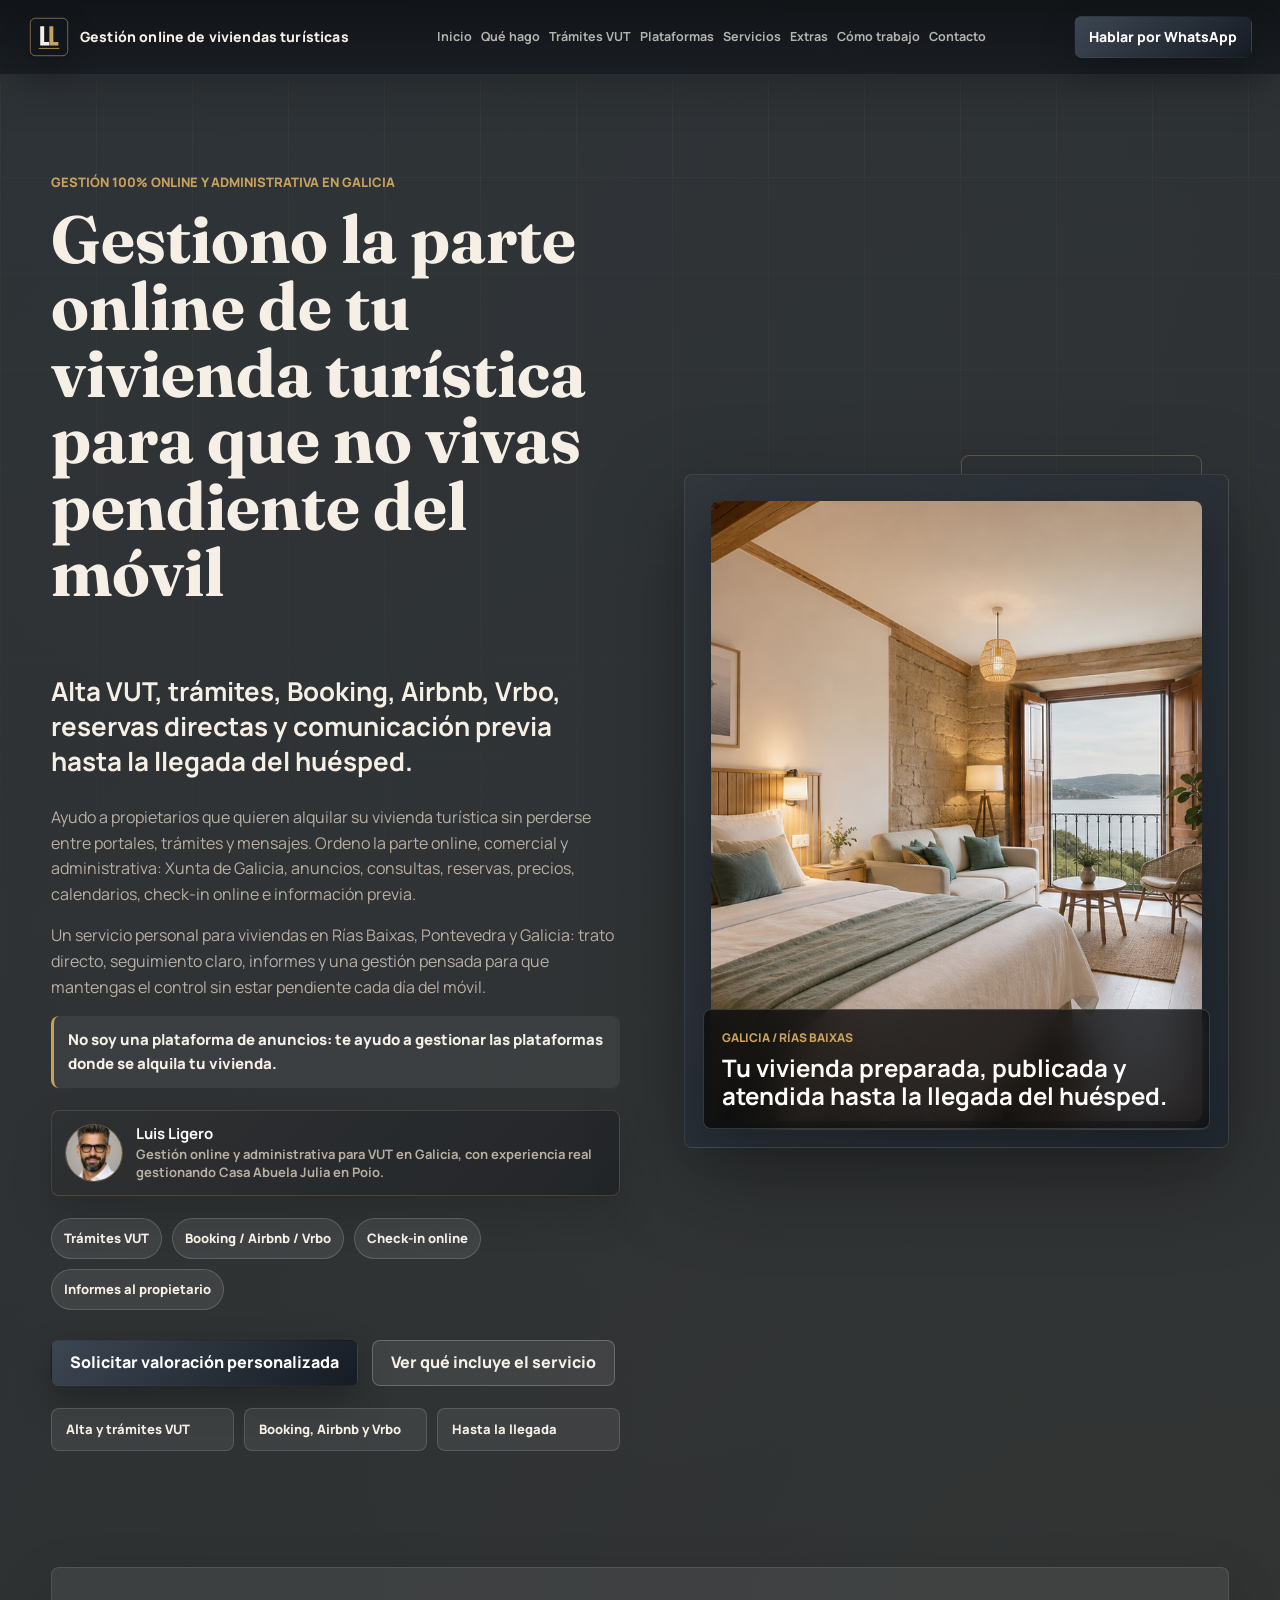
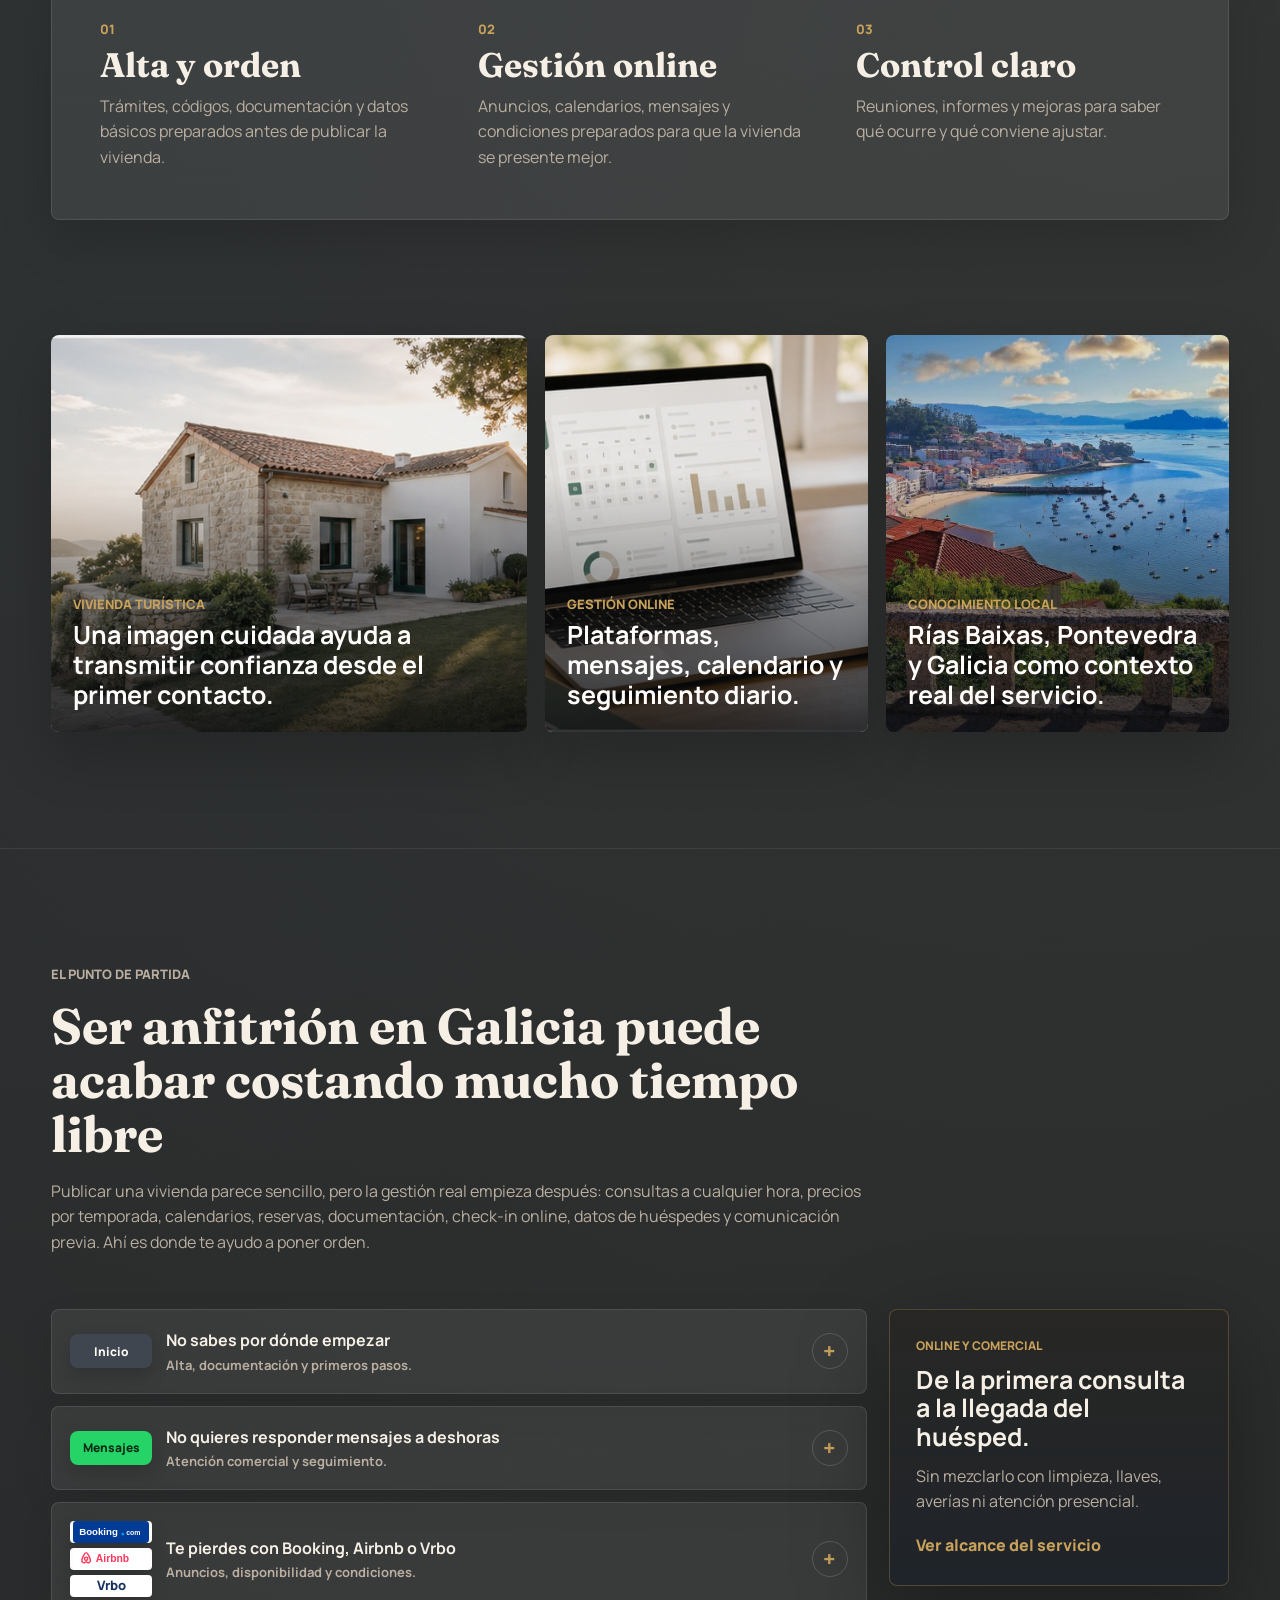
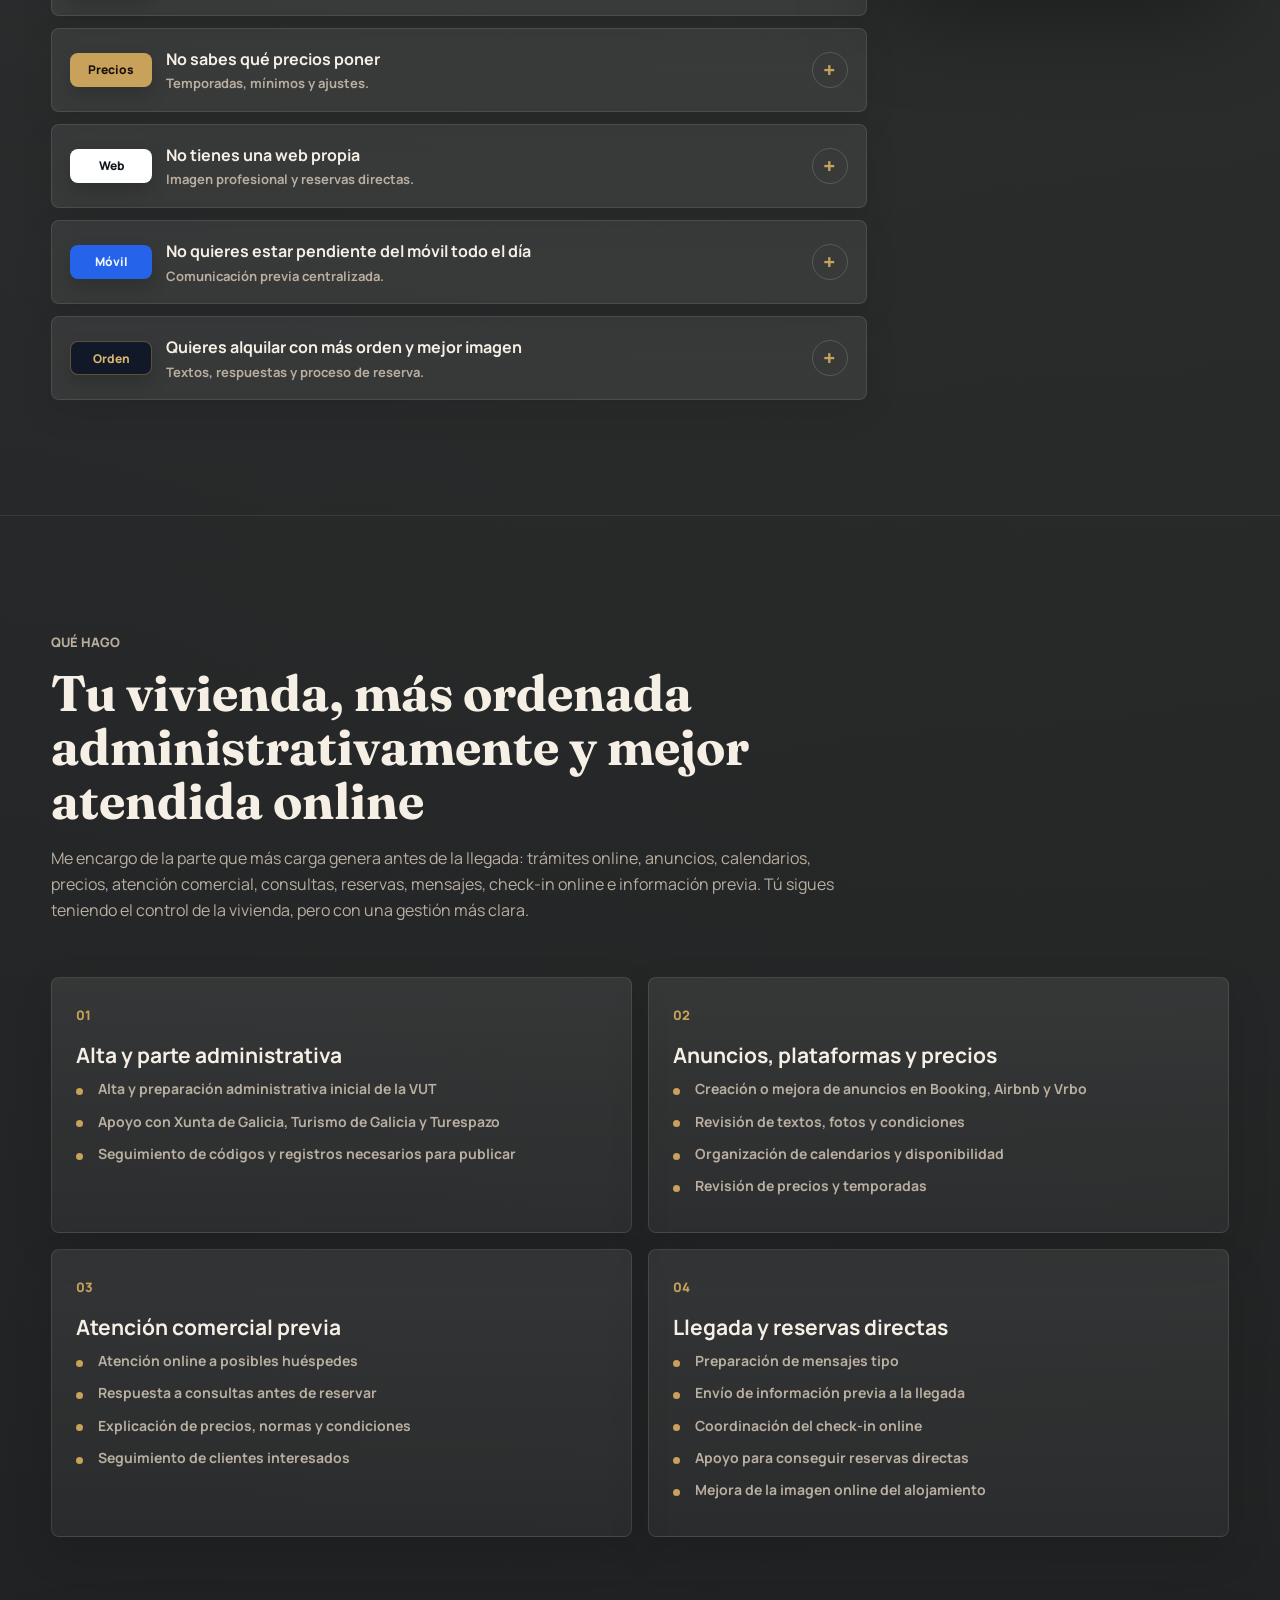
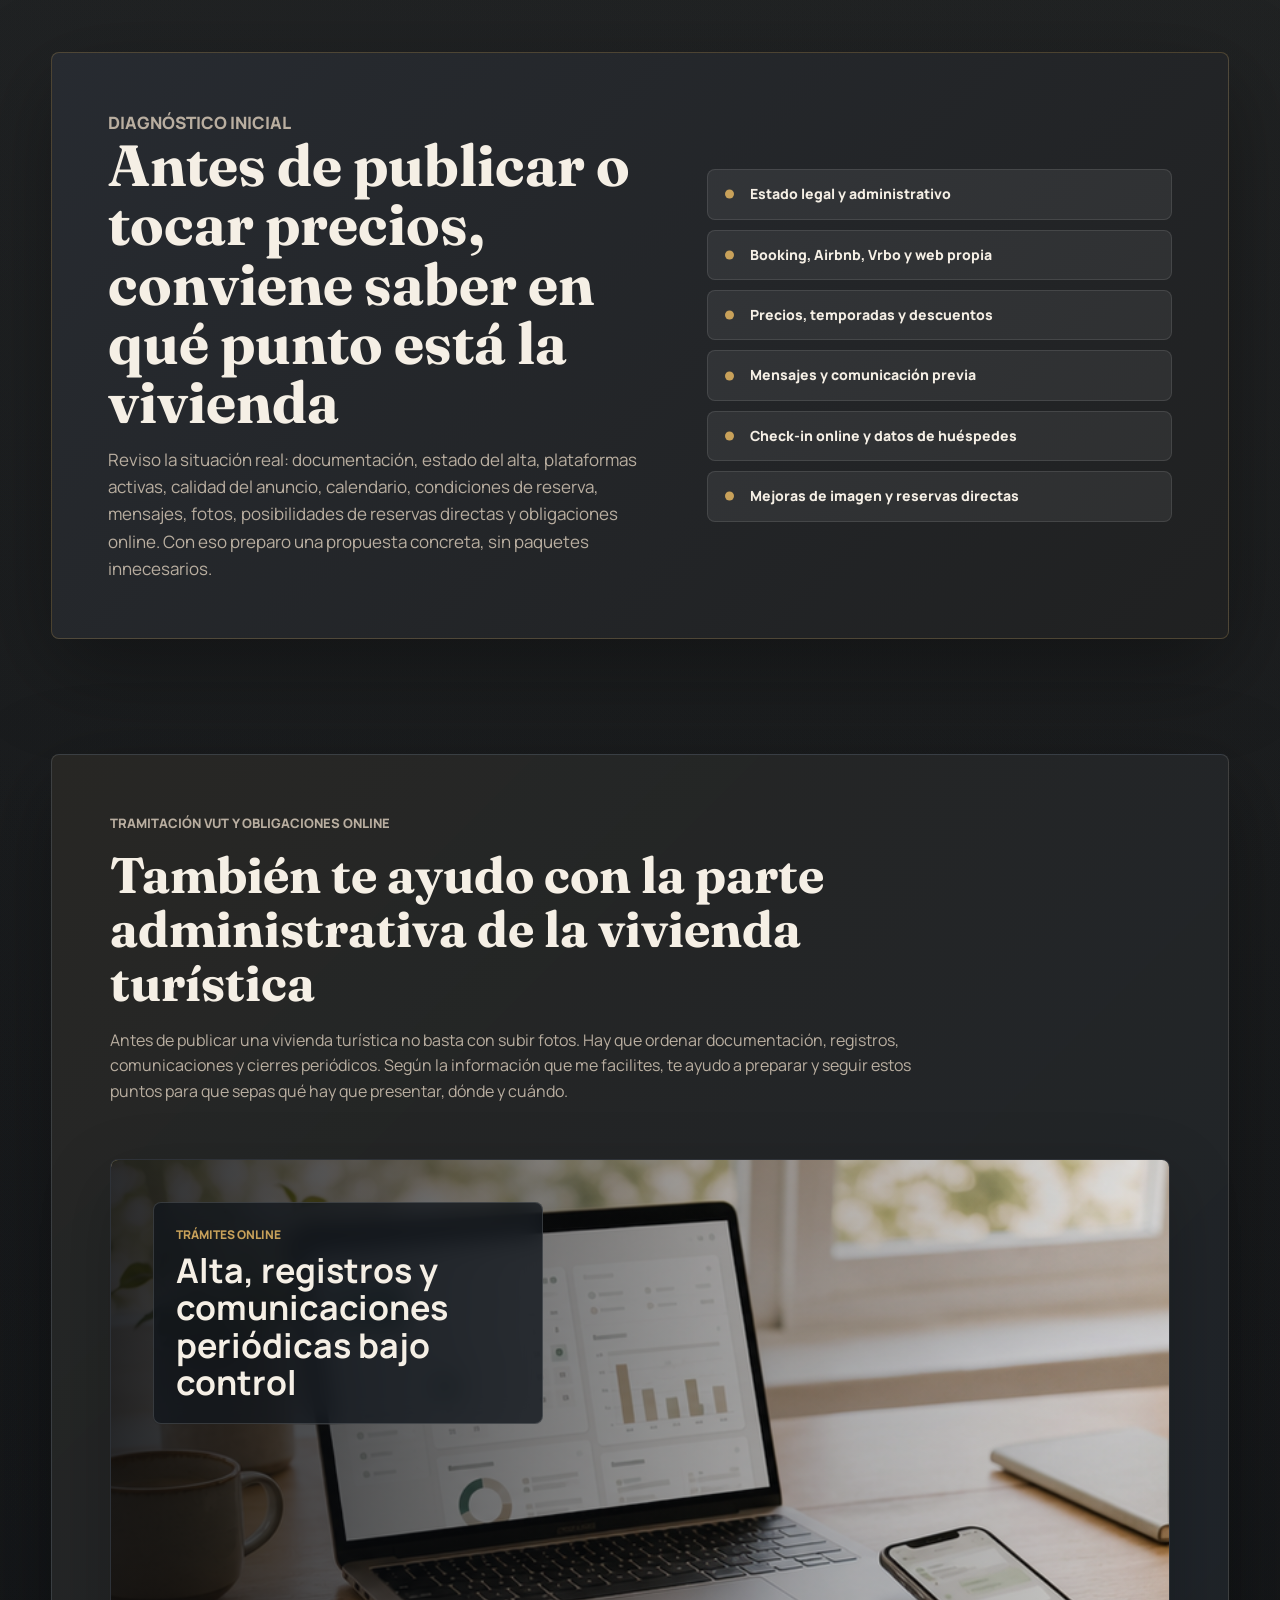
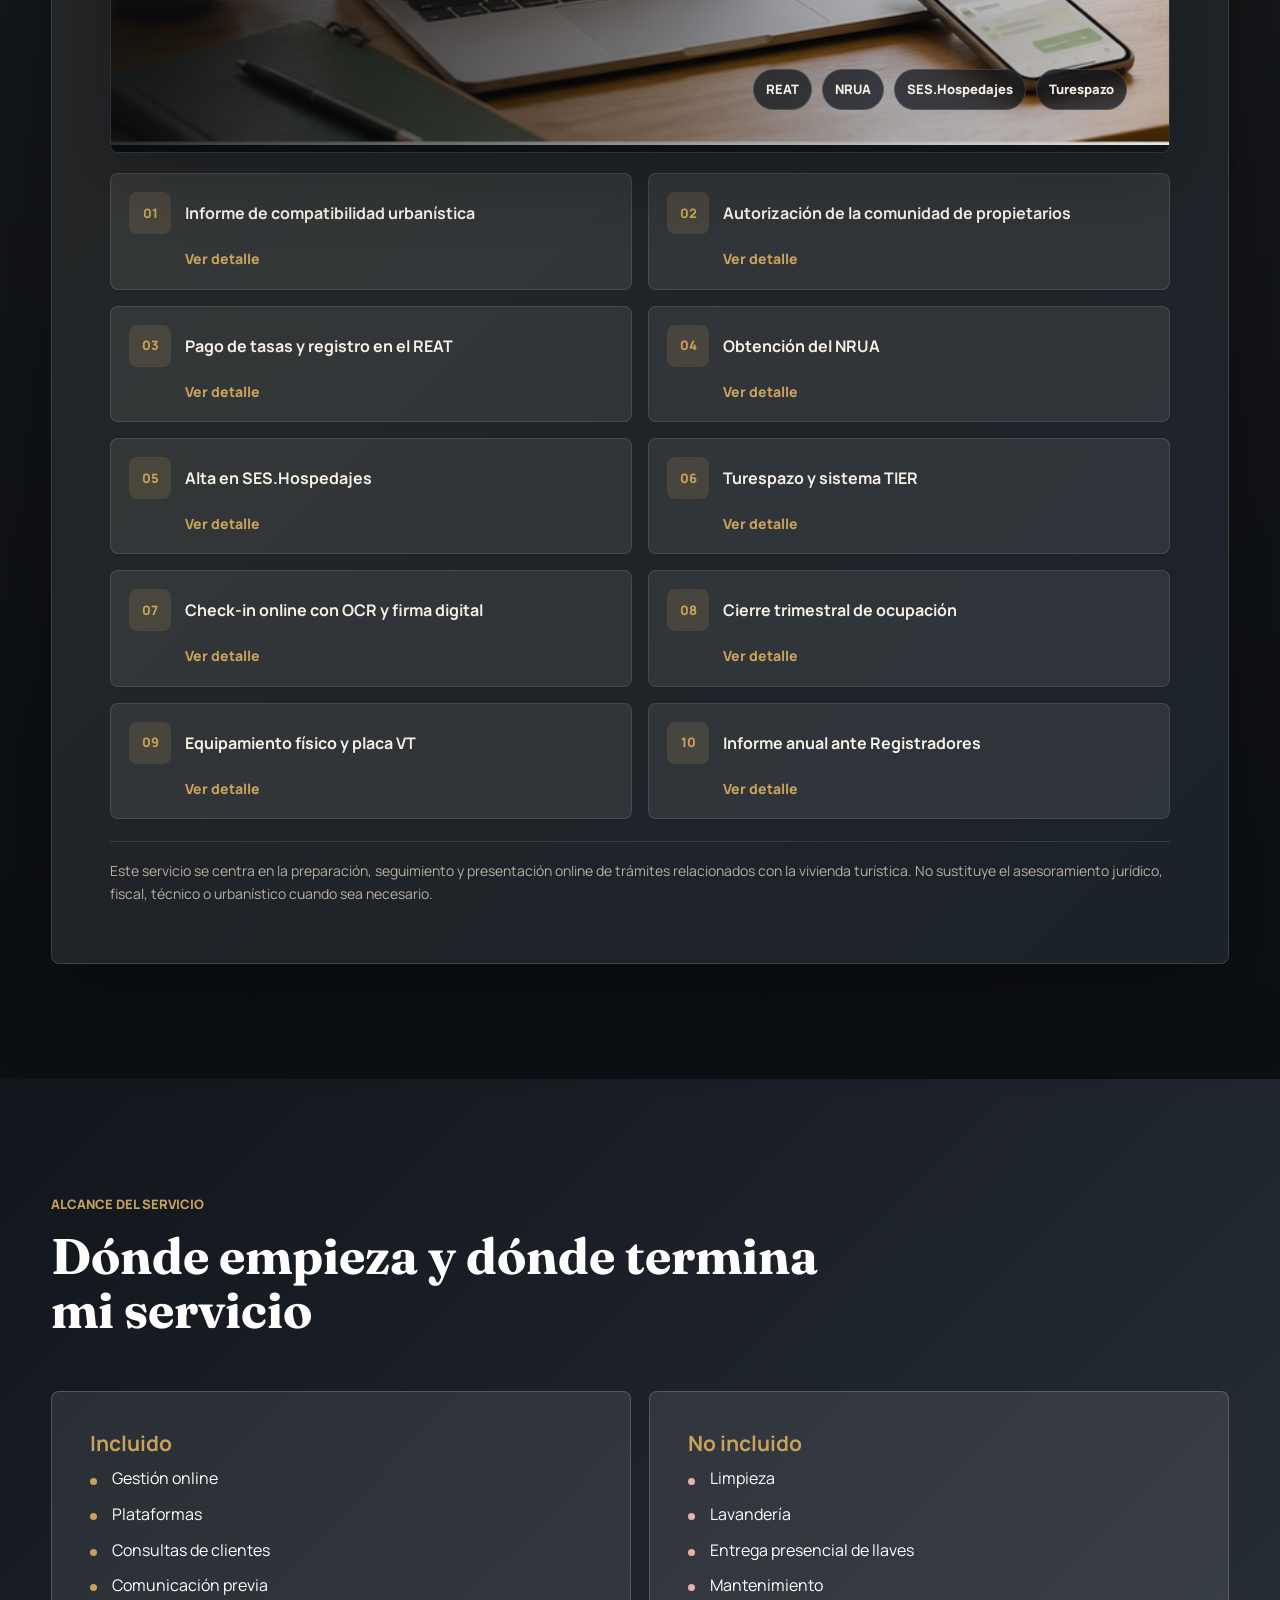
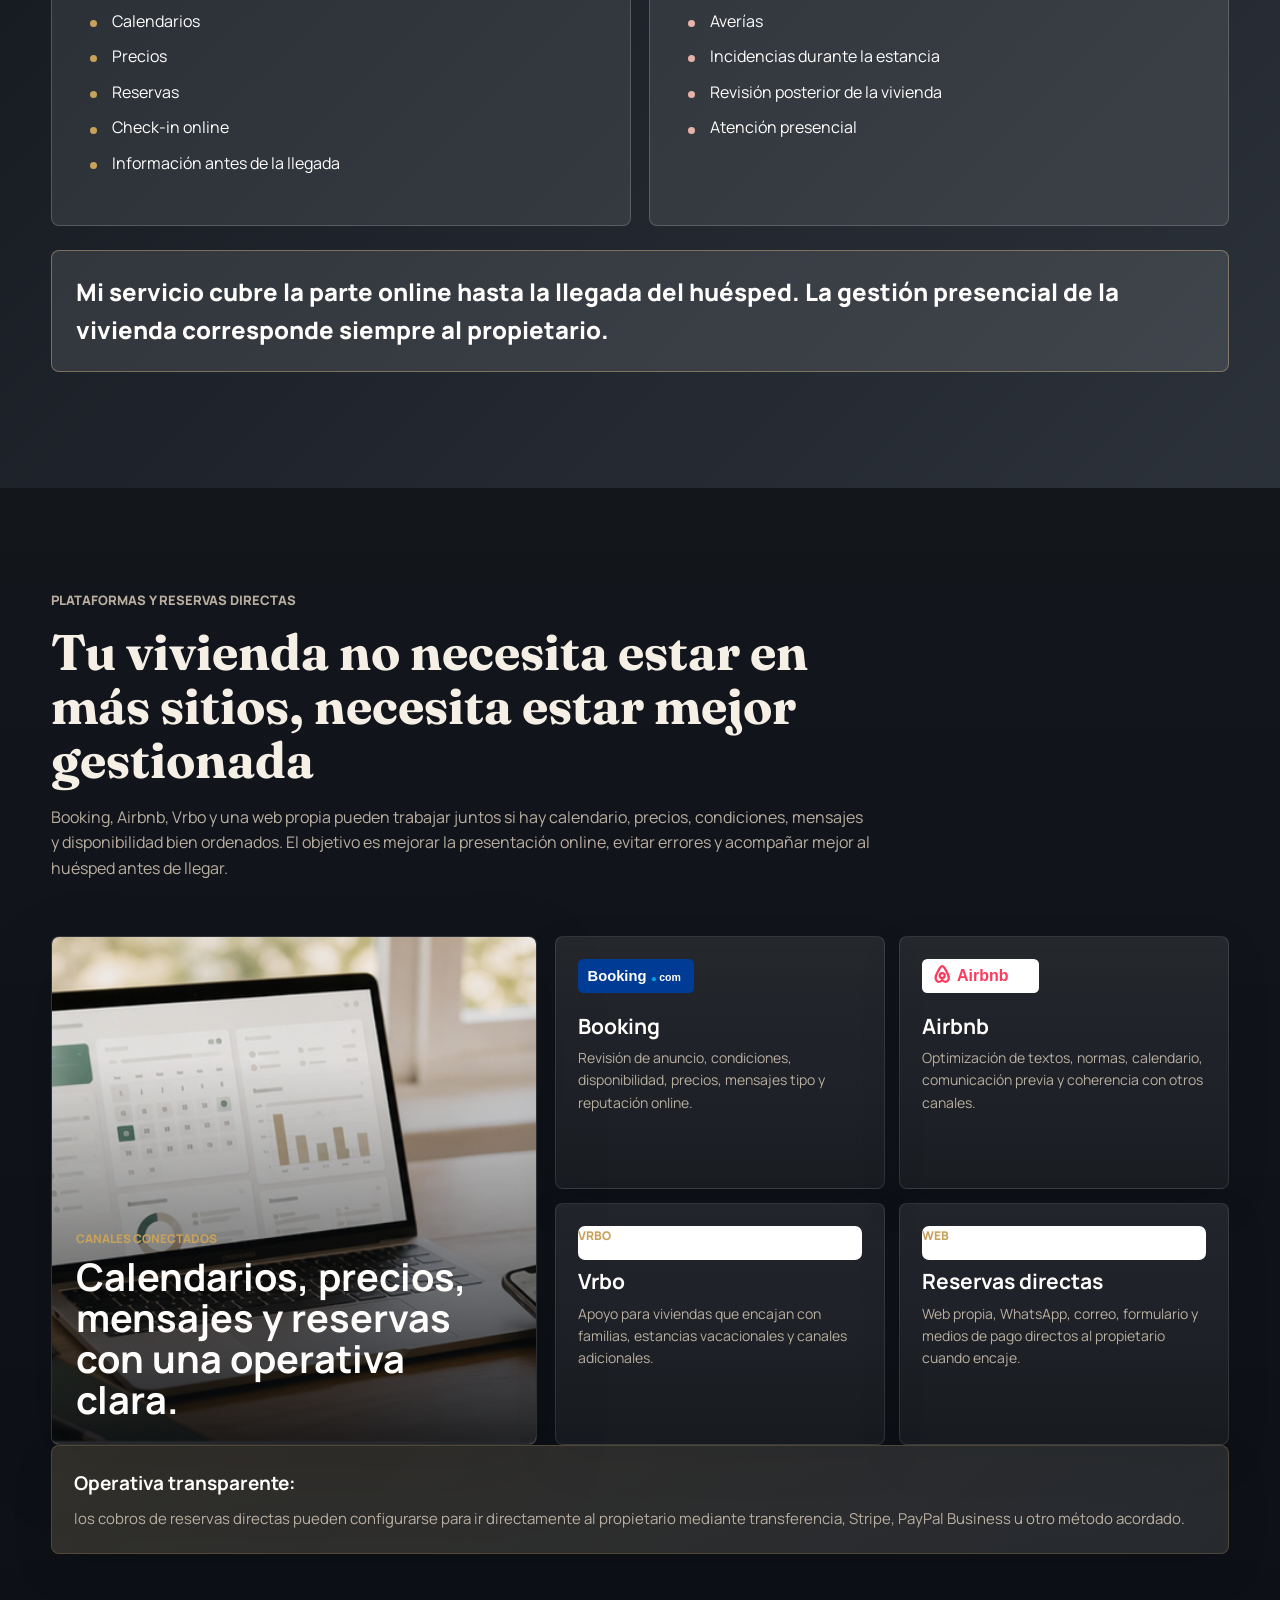
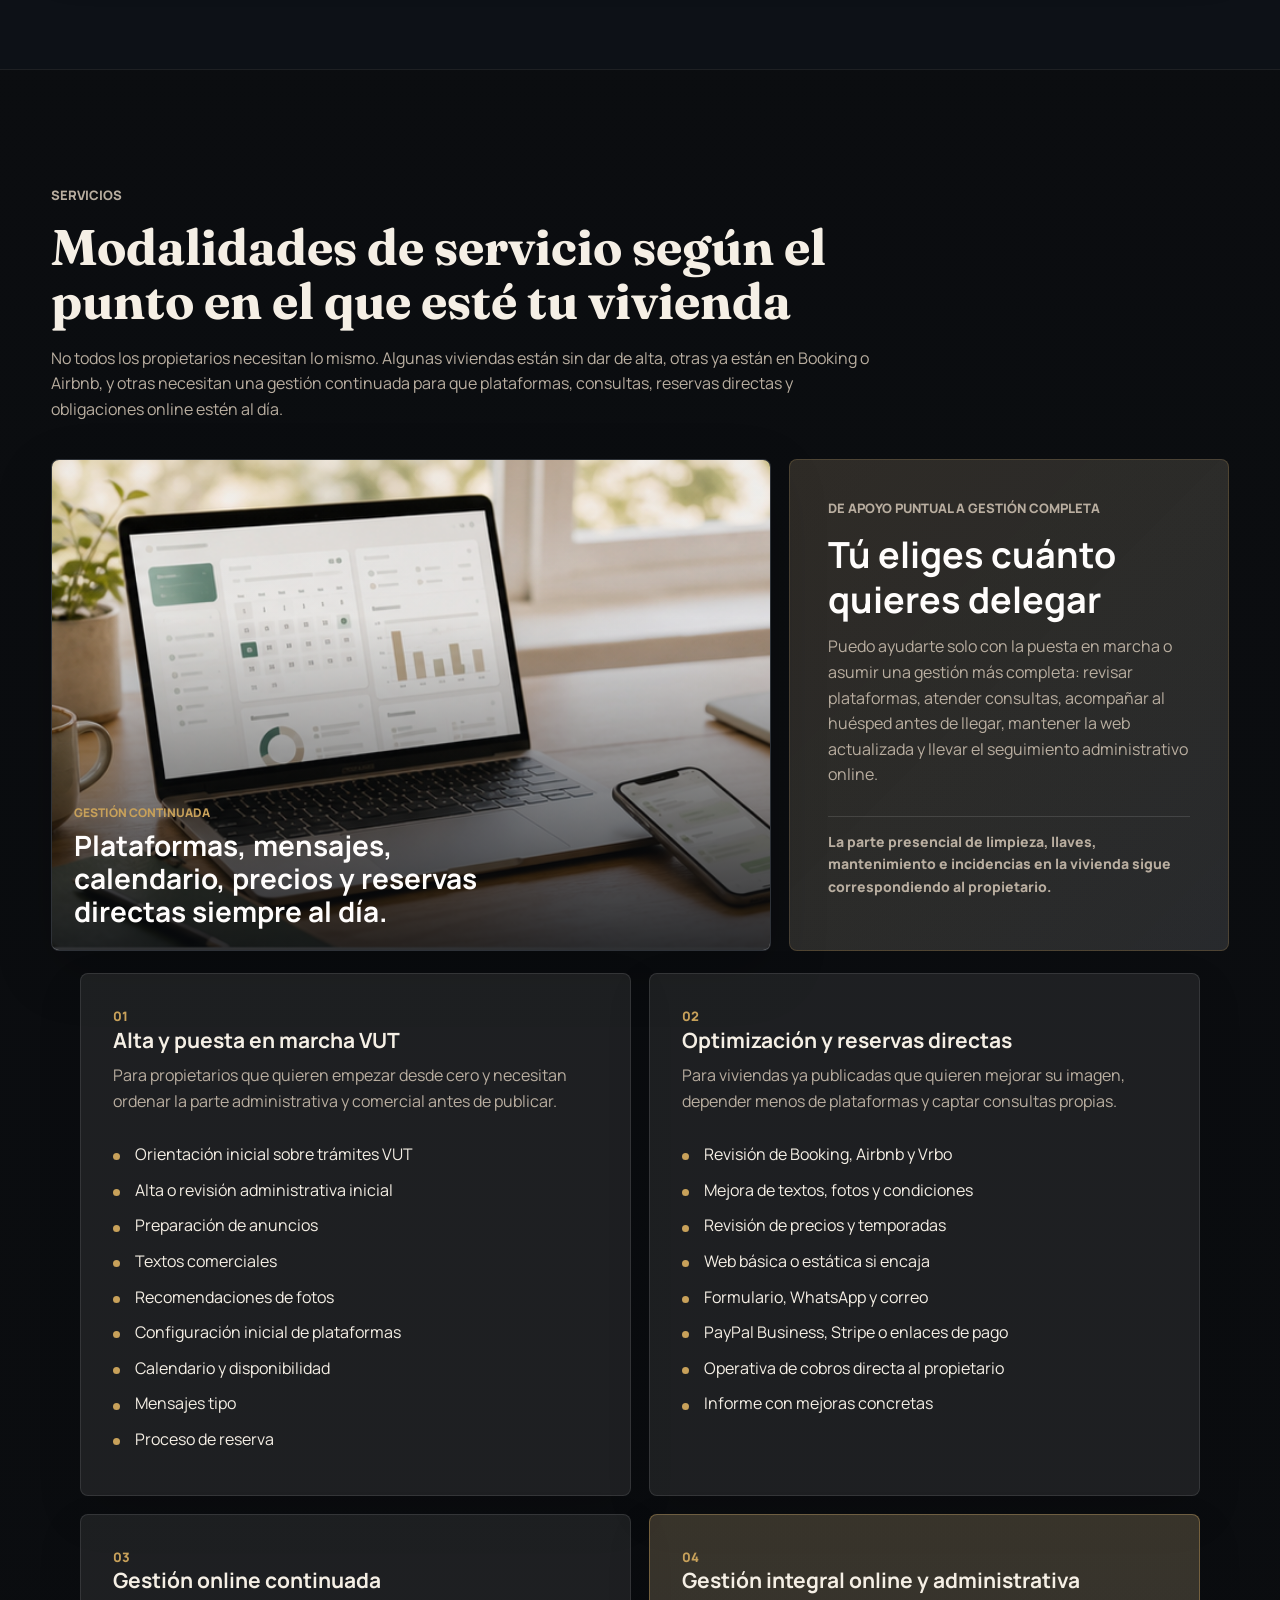
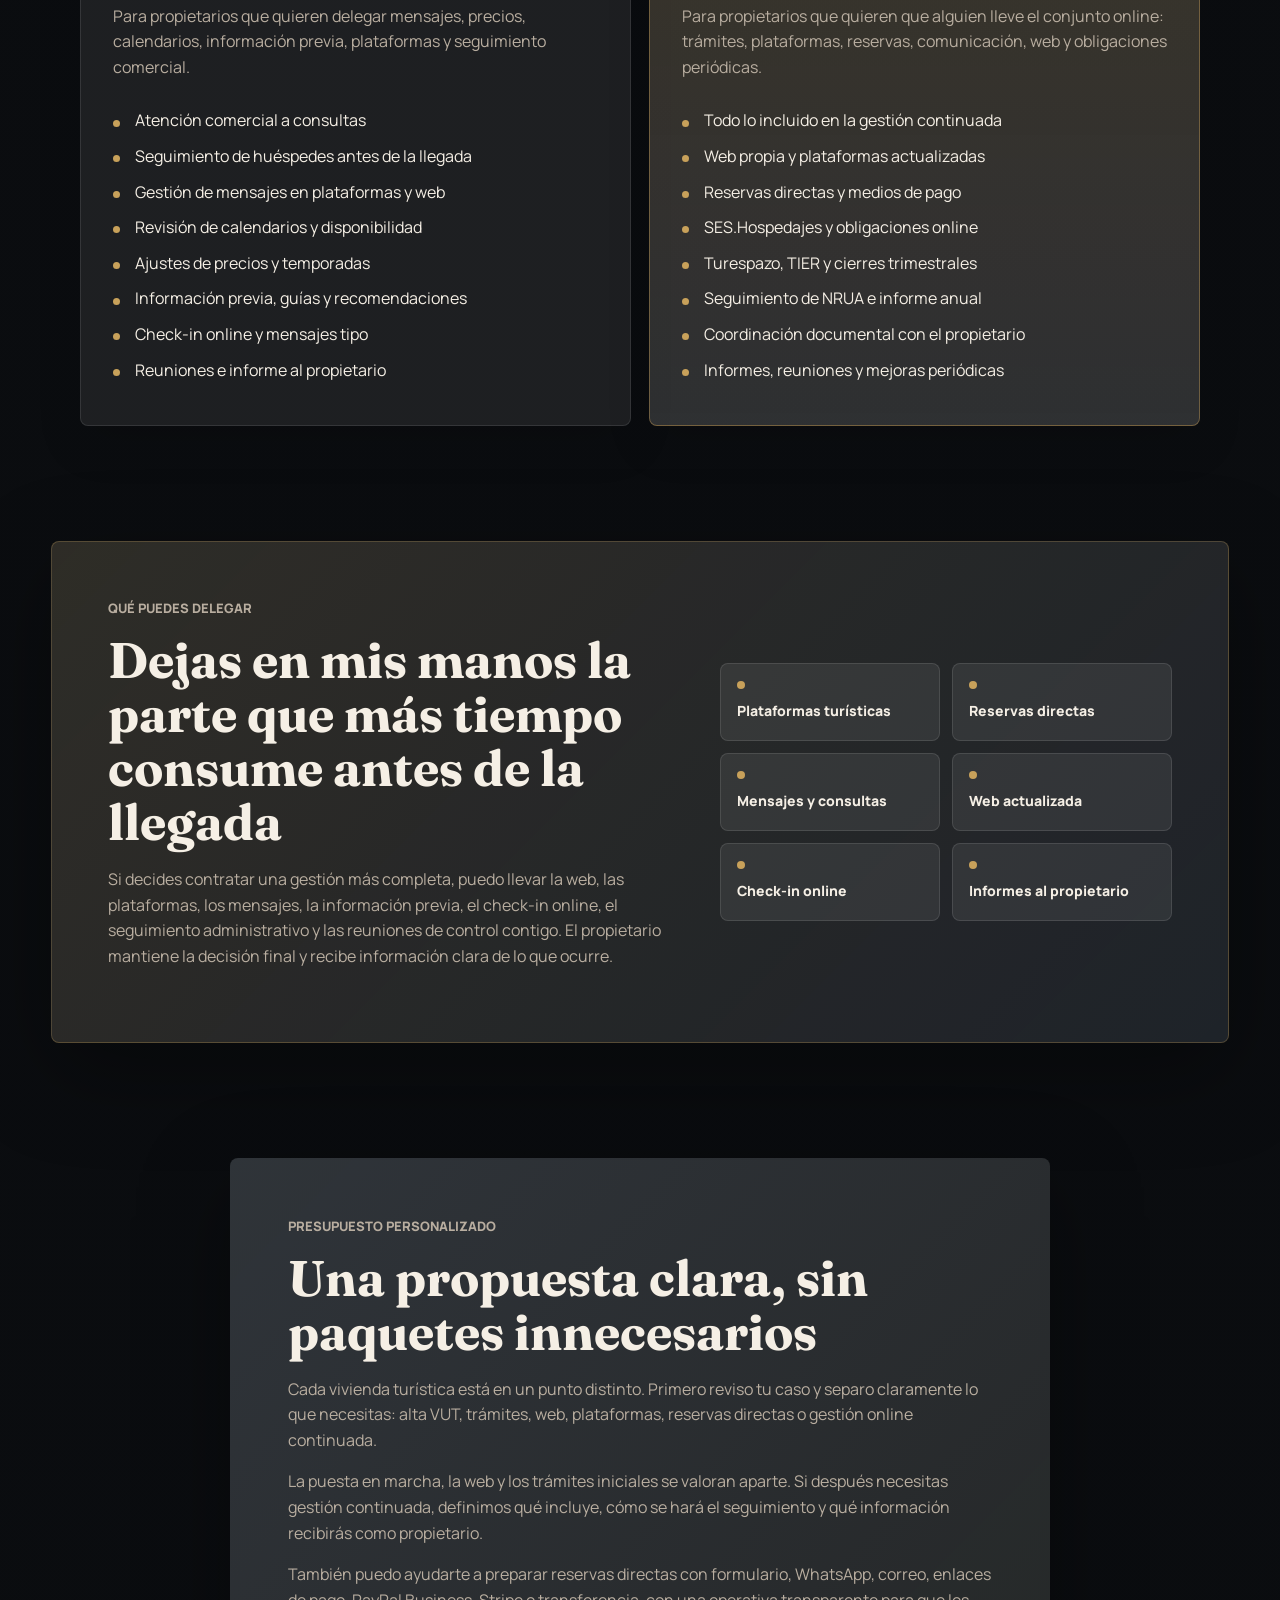
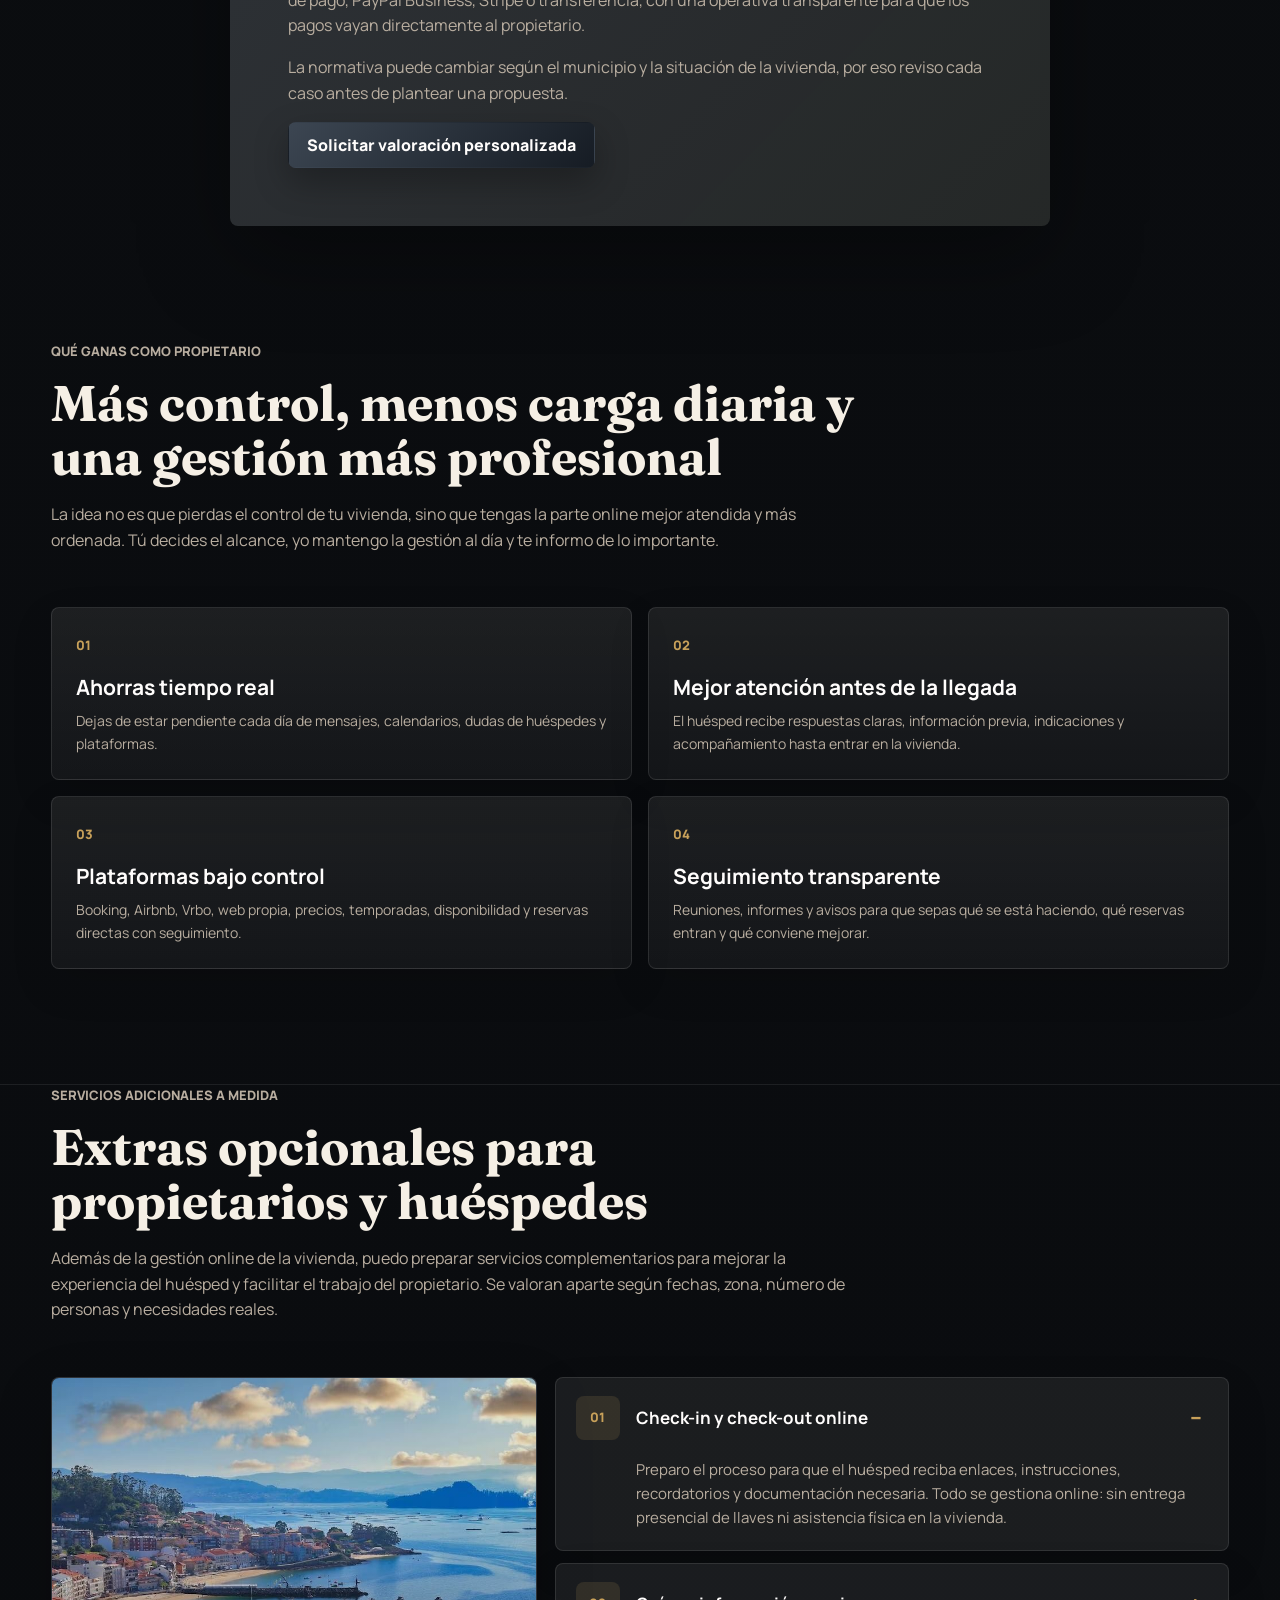
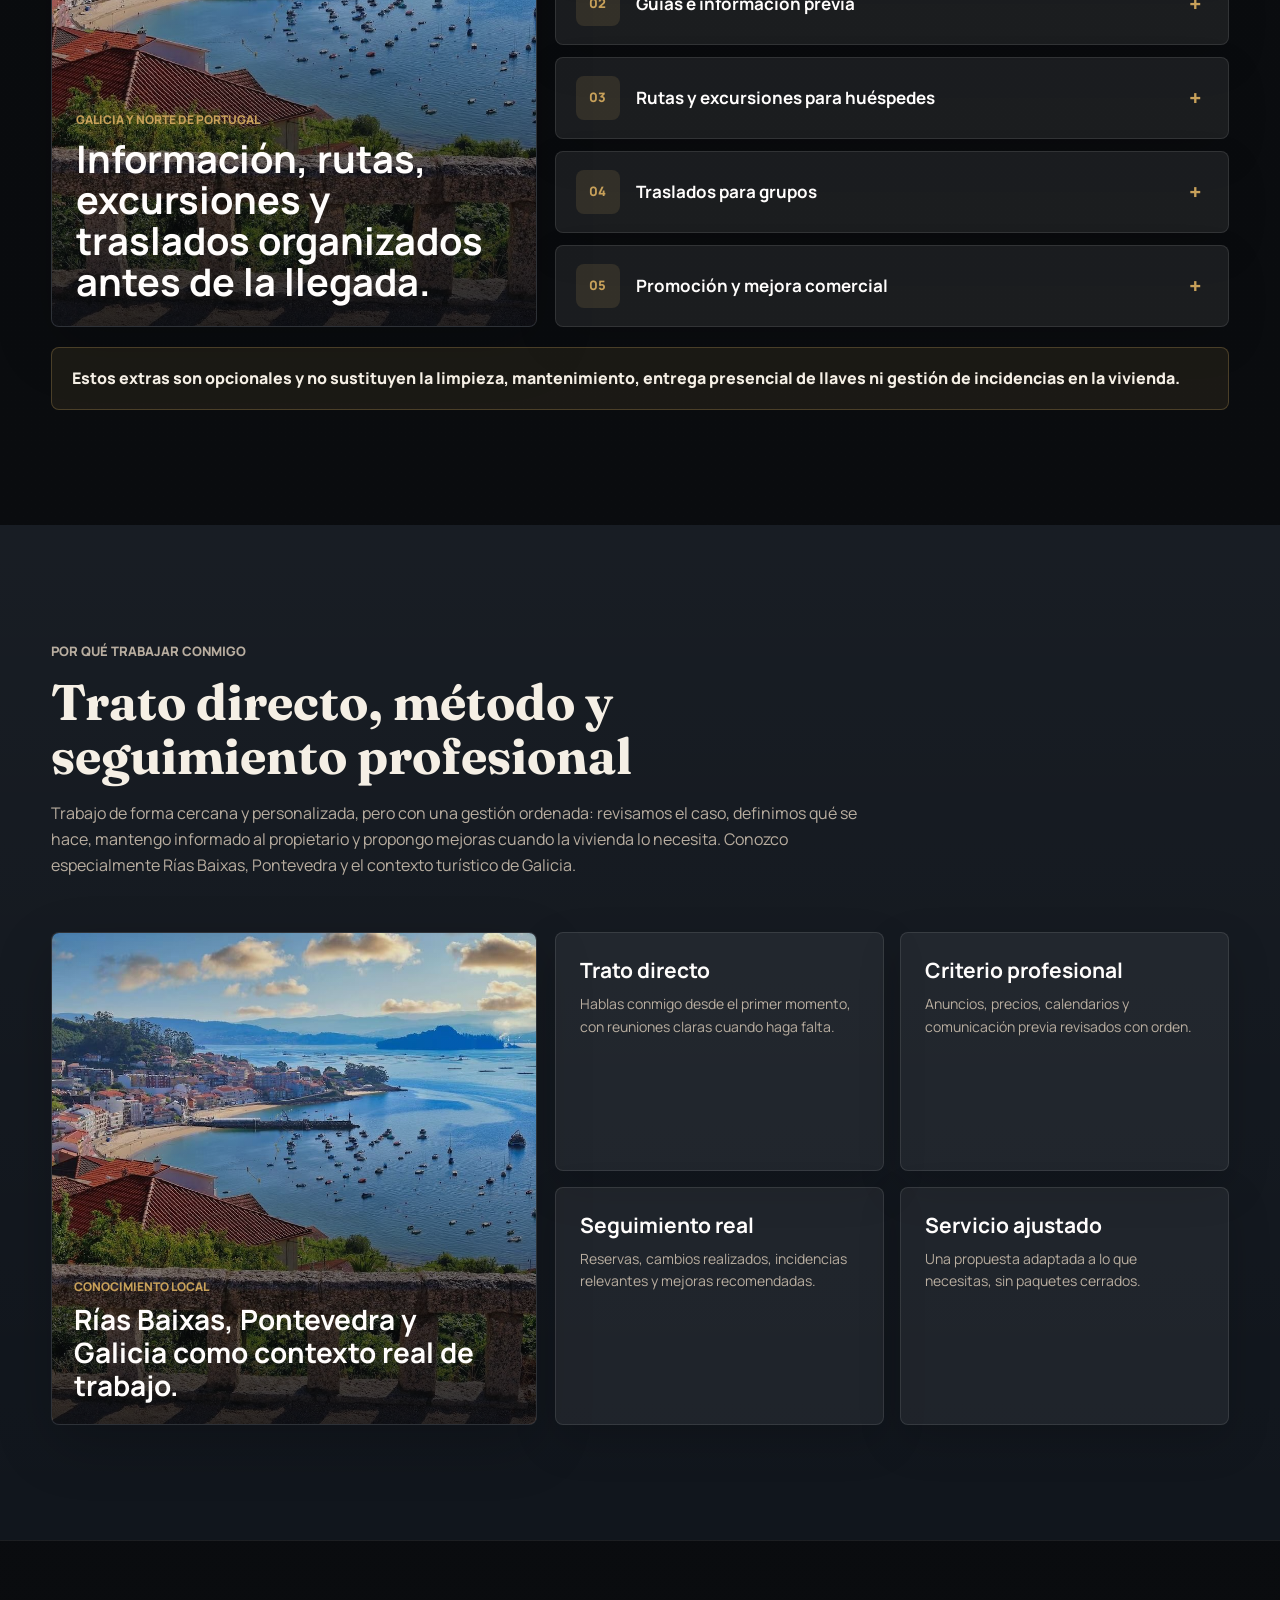
==== index.html @ 5b82f994 "Reforzar web con enfoque premium y SEO" ====
<!DOCTYPE html>
<html lang="es">
<head>
  <meta charset="UTF-8">
  <meta name="viewport" content="width=device-width, initial-scale=1.0">

  <!-- CAMBIAR SEO: modifica el title y la description cuando tengas el nombre definitivo. -->
  <title>Gestión online para viviendas turísticas en Galicia | Luis Ligero</title>
  <meta name="description" content="Gestión online, comercial y administrativa para viviendas turísticas en Galicia. Alta VUT, trámites, Booking, Airbnb, Vrbo, reservas directas, precios, calendarios, check-in online y comunicación previa con huéspedes.">
  <meta name="robots" content="index, follow">
  <link rel="canonical" href="https://gestionvutgalicia.es/">
  <meta property="og:type" content="website">
  <meta property="og:title" content="Gestión online para viviendas turísticas en Galicia">
  <meta property="og:description" content="Tramitación VUT, gestión online, atención comercial, Booking, Airbnb, Vrbo, reservas directas y comunicación previa con huéspedes en Galicia.">
  <meta property="og:url" content="https://gestionvutgalicia.es/">
  <meta property="og:image" content="https://gestionvutgalicia.es/assets/vivienda-turistica-galicia.png">

  <link rel="preconnect" href="https://fonts.googleapis.com">
  <link rel="preconnect" href="https://fonts.gstatic.com" crossorigin>
  <link href="https://fonts.googleapis.com/css2?family=Fraunces:opsz,wght@9..144,600;9..144,700&family=Manrope:wght@400;500;600;700;800&display=swap" rel="stylesheet">
  <link rel="stylesheet" href="styles.css?v=20260531-3">

  <!-- CAMBIAR DATOS ESTRUCTURADOS: sustituye teléfono, correo, URL y dirección por tus datos reales. -->
  <script type="application/ld+json">
  {
    "@context": "https://schema.org",
    "@type": "ProfessionalService",
    "name": "Luis Ligero Gestión Turística Online",
    "description": "Gestión online, comercial y administrativa para viviendas turísticas en Galicia: alta VUT, anuncios, Booking, Airbnb, Vrbo, reservas directas, calendarios, precios, check-in online e información previa a la llegada.",
    "areaServed": {
      "@type": "AdministrativeArea",
      "name": "Galicia"
    },
    "address": {
      "@type": "PostalAddress",
      "addressRegion": "Galicia",
      "addressCountry": "ES"
    },
    "telephone": "+34620089622",
    "email": "luisligero1@gmail.com",
    "url": "https://gestionvutgalicia.es/",
    "priceRange": "Presupuesto personalizado"
  }
  </script>
  <script type="application/ld+json">
  {
    "@context": "https://schema.org",
    "@type": "FAQPage",
    "mainEntity": [
      {
        "@type": "Question",
        "name": "¿Gestionas limpieza, lavandería o entrega presencial de llaves?",
        "acceptedAnswer": {
          "@type": "Answer",
          "text": "No. El servicio se centra en la gestión online, comercial y administrativa hasta la llegada del huésped. La limpieza, lavandería, llaves, mantenimiento e incidencias presenciales corresponden al propietario."
        }
      },
      {
        "@type": "Question",
        "name": "¿Puedes ayudar con el alta VUT en Galicia?",
        "acceptedAnswer": {
          "@type": "Answer",
          "text": "Sí. Se puede ayudar a ordenar documentación, registros, alta VUT, REAT, NRUA, Turespazo, SES.Hospedajes y obligaciones online según el caso."
        }
      },
      {
        "@type": "Question",
        "name": "¿Trabajas con Booking, Airbnb y Vrbo?",
        "acceptedAnswer": {
          "@type": "Answer",
          "text": "Sí. El servicio puede incluir creación o mejora de anuncios, calendarios, condiciones, mensajes, precios, reservas directas y seguimiento comercial en Booking, Airbnb, Vrbo y web propia."
        }
      },
      {
        "@type": "Question",
        "name": "¿Cuánto cuesta la gestión online de una vivienda turística?",
        "acceptedAnswer": {
          "@type": "Answer",
          "text": "Se trabaja con presupuesto personalizado porque cada vivienda puede necesitar puesta en marcha, trámites, web, optimización o gestión continuada en distinto nivel."
        }
      }
    ]
  }
  </script>
</head>
<body>
  <!-- CAMBIAR CONTACTO: actualiza teléfono y correo también en script.js para botones y formulario. -->
  <!-- CAMBIAR NOMBRE/LOGO: sustituye el texto de .brand-name y, si tienes logo, cambia el bloque .brand-mark por una imagen. -->
  <header class="site-header" data-header>
    <a class="brand" href="#inicio" aria-label="Ir al inicio">
      <span class="brand-mark" aria-hidden="true"><img src="assets/logo-ll.svg" alt=""></span>
      <span class="brand-name">
        <span class="brand-full">
          <span class="brand-main">Gestión online de viviendas turísticas</span>
        </span>
        <span class="brand-short">
          <span class="brand-main">Gestión viviendas turísticas</span>
          <span class="brand-sub">Online en Galicia</span>
        </span>
      </span>
    </a>

    <button class="nav-toggle" type="button" aria-label="Abrir menú" aria-expanded="false" data-nav-toggle>
      <span></span>
      <span></span>
      <span></span>
    </button>

    <nav class="main-nav" aria-label="Menú principal" data-nav>
      <a href="#inicio">Inicio</a>
      <a href="#que-hago">Qué hago</a>
      <a href="#tramites">Trámites VUT</a>
      <a href="#plataformas">Plataformas</a>
      <a href="#servicios">Servicios</a>
      <a href="#extras">Extras</a>
      <a href="#como-trabajo">Cómo trabajo</a>
      <a href="#contacto">Contacto</a>
    </nav>

    <a class="header-cta" href="https://wa.me/34620089622" target="_blank" rel="noopener" data-whatsapp-link>Hablar por WhatsApp</a>
  </header>

  <main>
    <section class="hero section" id="inicio">
      <div class="hero-heading reveal">
        <p class="eyebrow">Gestión 100% online y administrativa en Galicia</p>
        <h1>Gestiono la parte online de tu vivienda turística para que no vivas pendiente del móvil</h1>
        <div class="hero-mobile-actions">
          <a class="btn btn-primary" href="#contacto">Solicitar valoración</a>
          <a class="btn btn-secondary" href="https://wa.me/34620089622" target="_blank" rel="noopener" data-whatsapp-link>WhatsApp</a>
        </div>
      </div>

      <div class="hero-visual reveal" aria-label="Vivienda turística preparada para alquilar">
        <img class="hero-property-image" src="assets/vivienda-turistica-galicia.png" alt="Interior luminoso de una vivienda turística preparada para huéspedes en Galicia">
        <div class="hero-image-caption">
          <span>Galicia / Rías Baixas</span>
          <strong>Tu vivienda preparada, publicada y atendida hasta la llegada del huésped.</strong>
        </div>
      </div>

      <div class="hero-details reveal">
        <p class="hero-subtitle">Alta VUT, trámites, Booking, Airbnb, Vrbo, reservas directas y comunicación previa hasta la llegada del huésped.</p>
        <p class="hero-copy">Ayudo a propietarios que quieren alquilar su vivienda turística sin perderse entre portales, trámites y mensajes. Ordeno la parte online, comercial y administrativa: Xunta de Galicia, anuncios, consultas, reservas, precios, calendarios, check-in online e información previa.</p>
        <p class="hero-copy">Un servicio personal para viviendas en Rías Baixas, Pontevedra y Galicia: trato directo, seguimiento claro, informes y una gestión pensada para que mantengas el control sin estar pendiente cada día del móvil.</p>
        <p class="hero-clarifier">No soy una plataforma de anuncios: te ayudo a gestionar las plataformas donde se alquila tu vivienda.</p>
        <div class="hero-profile-card" aria-label="Presentación de Luis Ligero">
          <img src="assets/foto-profesional.png" alt="Luis Ligero">
          <div>
            <strong>Luis Ligero</strong>
            <span>Gestión online y administrativa para VUT en Galicia, con experiencia real gestionando Casa Abuela Julia en Poio.</span>
          </div>
        </div>
        <div class="trust-strip" aria-label="Puntos clave del servicio">
          <span>Trámites VUT</span>
          <span>Booking / Airbnb / Vrbo</span>
          <span>Check-in online</span>
          <span>Informes al propietario</span>
        </div>
        <div class="hero-actions">
          <a class="btn btn-primary" href="#contacto">Solicitar valoración personalizada</a>
          <a class="btn btn-secondary" href="#limites">Ver qué incluye el servicio</a>
        </div>
        <div class="hero-quicklinks" aria-label="Accesos rápidos">
          <a href="#tramites">Alta y trámites VUT</a>
          <a href="#plataformas">Booking, Airbnb y Vrbo</a>
          <a href="#limites">Hasta la llegada</a>
        </div>
      </div>
    </section>

    <section class="section promise-section">
      <div class="promise-grid">
        <article class="promise-item reveal">
          <span>01</span>
          <h2>Alta y orden</h2>
          <p>Trámites, códigos, documentación y datos básicos preparados antes de publicar la vivienda.</p>
        </article>
        <article class="promise-item reveal">
          <span>02</span>
          <h2>Gestión online</h2>
          <p>Anuncios, calendarios, mensajes y condiciones preparados para que la vivienda se presente mejor.</p>
        </article>
        <article class="promise-item reveal">
          <span>03</span>
          <h2>Control claro</h2>
          <p>Reuniones, informes y mejoras para saber qué ocurre y qué conviene ajustar.</p>
        </article>
      </div>
    </section>

    <section class="section visual-story-section" aria-label="Gestión turística online en Galicia">
      <div class="visual-story-grid">
        <figure class="visual-card visual-card-large reveal">
          <img src="assets/casa-turistica-rias-baixas.png" alt="Vivienda turística con piscina preparada para alquiler vacacional">
          <figcaption>
            <span>Vivienda turística</span>
            <strong>Una imagen cuidada ayuda a transmitir confianza desde el primer contacto.</strong>
          </figcaption>
        </figure>
        <figure class="visual-card reveal">
          <img src="assets/gestion-online-dashboard.png" alt="Portátil con gestión de reservas y calendario online">
          <figcaption>
            <span>Gestión online</span>
            <strong>Plataformas, mensajes, calendario y seguimiento diario.</strong>
          </figcaption>
        </figure>
        <figure class="visual-card reveal">
          <img src="assets/galicia-rias-baixas-vista.jpg" alt="Vista de las Rías Baixas en Galicia">
          <figcaption>
            <span>Conocimiento local</span>
            <strong>Rías Baixas, Pontevedra y Galicia como contexto real del servicio.</strong>
          </figcaption>
        </figure>
      </div>
    </section>

    <section class="section problem-section" id="problema">
      <div class="section-heading reveal">
        <p class="eyebrow">El punto de partida</p>
        <h2>Ser anfitrión en Galicia puede acabar costando mucho tiempo libre</h2>
        <p>Publicar una vivienda parece sencillo, pero la gestión real empieza después: consultas a cualquier hora, precios por temporada, calendarios, reservas, documentación, check-in online, datos de huéspedes y comunicación previa. Ahí es donde te ayudo a poner orden.</p>
      </div>
      <div class="problem-layout">
        <div class="problem-list">
        <article class="problem-item reveal" data-problem-card>
          <button class="problem-card-button" type="button" aria-expanded="false">
            <span class="problem-tag tag-start">Inicio</span>
            <span><strong>No sabes por dónde empezar</strong><small>Alta, documentación y primeros pasos.</small></span>
            <span class="problem-plus" aria-hidden="true">+</span>
          </button>
          <p class="problem-detail">Te oriento con los primeros pasos: qué revisar, qué preparar y cómo ordenar la parte administrativa antes de publicar.</p>
        </article>
        <article class="problem-item reveal" data-problem-card>
          <button class="problem-card-button" type="button" aria-expanded="false">
            <span class="problem-tag tag-message">Mensajes</span>
            <span><strong>No quieres responder mensajes a deshoras</strong><small>Atención comercial y seguimiento.</small></span>
            <span class="problem-plus" aria-hidden="true">+</span>
          </button>
          <p class="problem-detail">Atiendo consultas, resuelvo dudas, explico condiciones y hago seguimiento de personas interesadas para que la comunicación no dependa de que estés mirando el móvil.</p>
        </article>
        <article class="problem-item reveal" data-problem-card>
          <button class="problem-card-button" type="button" aria-expanded="false">
            <span class="problem-platforms">
              <img src="assets/booking-logo.svg" alt="Booking.com">
              <img src="assets/airbnb-logo.svg" alt="Airbnb">
              <span class="platform-wordmark">Vrbo</span>
            </span>
            <span><strong>Te pierdes con Booking, Airbnb o Vrbo</strong><small>Anuncios, disponibilidad y condiciones.</small></span>
            <span class="problem-plus" aria-hidden="true">+</span>
          </button>
          <p class="problem-detail">Ordeno anuncios, condiciones, disponibilidad, mensajes y reservas para que Booking, Airbnb, Vrbo y la web propia trabajen con una estrategia clara.</p>
        </article>
        <article class="problem-item reveal" data-problem-card>
          <button class="problem-card-button" type="button" aria-expanded="false">
            <span class="problem-tag tag-price">Precios</span>
            <span><strong>No sabes qué precios poner</strong><small>Temporadas, mínimos y ajustes.</small></span>
            <span class="problem-plus" aria-hidden="true">+</span>
          </button>
          <p class="problem-detail">Reviso temporadas, mínimos, descuentos permitidos y contexto de la zona para que el precio tenga sentido según vivienda, fechas y demanda.</p>
        </article>
        <article class="problem-item reveal" data-problem-card>
          <button class="problem-card-button" type="button" aria-expanded="false">
            <span class="problem-tag tag-web">Web</span>
            <span><strong>No tienes una web propia</strong><small>Imagen profesional y reservas directas.</small></span>
            <span class="problem-plus" aria-hidden="true">+</span>
          </button>
          <p class="problem-detail">Puedo ayudarte a tener una página sencilla, profesional y preparada para recibir consultas o reservas directas por WhatsApp y correo.</p>
        </article>
        <article class="problem-item reveal" data-problem-card>
          <button class="problem-card-button" type="button" aria-expanded="false">
            <span class="problem-tag tag-mobile">Móvil</span>
            <span><strong>No quieres estar pendiente del móvil todo el día</strong><small>Comunicación previa centralizada.</small></span>
            <span class="problem-plus" aria-hidden="true">+</span>
          </button>
          <p class="problem-detail">Centralizo la comunicación previa para que el propietario reciba la información importante sin vivir pegado a las notificaciones.</p>
        </article>
        <article class="problem-item reveal" data-problem-card>
          <button class="problem-card-button" type="button" aria-expanded="false">
            <span class="problem-tag tag-order">Orden</span>
            <span><strong>Quieres alquilar con más orden y mejor imagen</strong><small>Textos, respuestas y proceso de reserva.</small></span>
            <span class="problem-plus" aria-hidden="true">+</span>
          </button>
          <p class="problem-detail">Mejoro textos, presentación, respuestas y proceso de reserva para transmitir confianza desde el primer contacto.</p>
        </article>
        </div>
        <aside class="problem-summary reveal">
          <span>Online y comercial</span>
          <strong>De la primera consulta a la llegada del huésped.</strong>
          <p>Sin mezclarlo con limpieza, llaves, averías ni atención presencial.</p>
          <a href="#limites">Ver alcance del servicio</a>
        </aside>
      </div>
    </section>

    <section class="section split-section" id="que-hago">
      <div class="section-heading reveal">
        <p class="eyebrow">Qué hago</p>
        <h2>Tu vivienda, más ordenada administrativamente y mejor atendida online</h2>
        <p>Me encargo de la parte que más carga genera antes de la llegada: trámites online, anuncios, calendarios, precios, atención comercial, consultas, reservas, mensajes, check-in online e información previa. Tú sigues teniendo el control de la vivienda, pero con una gestión más clara.</p>
      </div>
      <div class="work-scope-grid reveal">
        <article class="work-scope-card">
          <span>01</span>
          <h3>Alta y parte administrativa</h3>
          <ul>
            <li>Alta y preparación administrativa inicial de la VUT</li>
            <li>Apoyo con Xunta de Galicia, Turismo de Galicia y Turespazo</li>
            <li>Seguimiento de códigos y registros necesarios para publicar</li>
          </ul>
        </article>
        <article class="work-scope-card">
          <span>02</span>
          <h3>Anuncios, plataformas y precios</h3>
          <ul>
            <li>Creación o mejora de anuncios en Booking, Airbnb y Vrbo</li>
            <li>Revisión de textos, fotos y condiciones</li>
            <li>Organización de calendarios y disponibilidad</li>
            <li>Revisión de precios y temporadas</li>
          </ul>
        </article>
        <article class="work-scope-card">
          <span>03</span>
          <h3>Atención comercial previa</h3>
          <ul>
            <li>Atención online a posibles huéspedes</li>
            <li>Respuesta a consultas antes de reservar</li>
            <li>Explicación de precios, normas y condiciones</li>
            <li>Seguimiento de clientes interesados</li>
          </ul>
        </article>
        <article class="work-scope-card">
          <span>04</span>
          <h3>Llegada y reservas directas</h3>
          <ul>
            <li>Preparación de mensajes tipo</li>
            <li>Envío de información previa a la llegada</li>
            <li>Coordinación del check-in online</li>
            <li>Apoyo para conseguir reservas directas</li>
            <li>Mejora de la imagen online del alojamiento</li>
          </ul>
        </article>
      </div>
    </section>

    <section class="section authority-section">
      <div class="authority-panel reveal">
        <div>
          <p class="eyebrow">Diagnóstico inicial</p>
          <h2>Antes de publicar o tocar precios, conviene saber en qué punto está la vivienda</h2>
          <p>Reviso la situación real: documentación, estado del alta, plataformas activas, calidad del anuncio, calendario, condiciones de reserva, mensajes, fotos, posibilidades de reservas directas y obligaciones online. Con eso preparo una propuesta concreta, sin paquetes innecesarios.</p>
        </div>
        <ul class="authority-checks" aria-label="Puntos que se revisan en la valoración">
          <li>Estado legal y administrativo</li>
          <li>Booking, Airbnb, Vrbo y web propia</li>
          <li>Precios, temporadas y descuentos</li>
          <li>Mensajes y comunicación previa</li>
          <li>Check-in online y datos de huéspedes</li>
          <li>Mejoras de imagen y reservas directas</li>
        </ul>
      </div>
    </section>

    <section class="section admin-section" id="tramites">
      <div class="admin-panel reveal">
        <div class="section-heading">
          <p class="eyebrow">Tramitación VUT y obligaciones online</p>
          <h2>También te ayudo con la parte administrativa de la vivienda turística</h2>
          <p>Antes de publicar una vivienda turística no basta con subir fotos. Hay que ordenar documentación, registros, comunicaciones y cierres periódicos. Según la información que me facilites, te ayudo a preparar y seguir estos puntos para que sepas qué hay que presentar, dónde y cuándo.</p>
        </div>
        <div class="admin-visual">
          <img src="assets/gestion-online-dashboard.png" alt="Mesa de trabajo con portátil, calendario online y gestión documental">
          <div class="admin-visual-card">
            <span>Trámites online</span>
            <strong>Alta, registros y comunicaciones periódicas bajo control</strong>
          </div>
          <ul class="admin-tags" aria-label="Trámites destacados">
            <li>REAT</li>
            <li>NRUA</li>
            <li>SES.Hospedajes</li>
            <li>Turespazo</li>
          </ul>
        </div>
        <div class="admin-steps">
          <details class="admin-step">
            <summary><span>01</span><strong>Informe de compatibilidad urbanística</strong></summary>
            <p>Primer paso a solicitar en el ayuntamiento para comprobar si la vivienda puede destinarse a uso turístico.</p>
          </details>
          <details class="admin-step">
            <summary><span>02</span><strong>Autorización de la comunidad de propietarios</strong></summary>
            <p>Para altas iniciadas después del 3 de abril de 2025, revisión del acta de junta y del acuerdo que debe inscribirse en el Registro de la Propiedad para ser efectivo.</p>
          </details>
          <details class="admin-step">
            <summary><span>03</span><strong>Pago de tasas y registro en el REAT</strong></summary>
            <p>Preparación de la tasa autonómica, Declaración Responsable Anexo V ante la Xunta de Galicia y seguimiento del número oficial VUT.</p>
          </details>
          <details class="admin-step">
            <summary><span>04</span><strong>Obtención del NRUA</strong></summary>
            <p>Solicitud del número nacional en la Ventanilla Única Digital, vinculado al Código Registral Único, para poder publicarlo en plataformas.</p>
          </details>
          <details class="admin-step">
            <summary><span>05</span><strong>Alta en SES.Hospedajes</strong></summary>
            <p>Alta y organización del sistema para comunicar los datos de huéspedes mayores de 14 años en el plazo correspondiente desde su llegada.</p>
          </details>
          <details class="admin-step">
            <summary><span>06</span><strong>Turespazo y sistema TIER</strong></summary>
            <p>Alta en la extranet de la Xunta, acceso con signatura y preparación de la comunicación estadística de ocupación.</p>
          </details>
          <details class="admin-step">
            <summary><span>07</span><strong>Check-in online con OCR y firma digital</strong></summary>
            <p>Coordinación de un proceso online para que el huésped escanee su documento y firme digitalmente el parte de entrada.</p>
          </details>
          <details class="admin-step">
            <summary><span>08</span><strong>Cierre trimestral de ocupación</strong></summary>
            <p>Seguimiento de los cierres en Turespazo en abril, julio, octubre y enero, según el trimestre correspondiente.</p>
          </details>
          <details class="admin-step">
            <summary><span>09</span><strong>Equipamiento físico y placa VT</strong></summary>
            <p>Recordatorio de elementos físicos que debe controlar el propietario, como placa VT, extintor, calefacción cuando corresponda y hojas de reclamaciones.</p>
          </details>
          <details class="admin-step">
            <summary><span>10</span><strong>Informe anual ante Registradores</strong></summary>
            <p>Seguimiento del modelo informativo electrónico anual indicado para mantener vigente el NRUA, siempre con los datos facilitados por el propietario.</p>
          </details>
        </div>
        <p class="admin-disclaimer">Este servicio se centra en la preparación, seguimiento y presentación online de trámites relacionados con la vivienda turística. No sustituye el asesoramiento jurídico, fiscal, técnico o urbanístico cuando sea necesario.</p>
      </div>
    </section>

    <section class="section limits-section" id="limites">
      <div class="section-heading reveal">
        <p class="eyebrow">Alcance del servicio</p>
        <h2>Dónde empieza y dónde termina mi servicio</h2>
      </div>
      <div class="limits-grid">
        <article class="limit-card included reveal">
          <h3>Incluido</h3>
          <ul>
            <li>Gestión online</li>
            <li>Plataformas</li>
            <li>Consultas de clientes</li>
            <li>Comunicación previa</li>
            <li>Calendarios</li>
            <li>Precios</li>
            <li>Reservas</li>
            <li>Check-in online</li>
            <li>Información antes de la llegada</li>
          </ul>
        </article>
        <article class="limit-card excluded reveal">
          <h3>No incluido</h3>
          <ul>
            <li>Limpieza</li>
            <li>Lavandería</li>
            <li>Entrega presencial de llaves</li>
            <li>Mantenimiento</li>
            <li>Averías</li>
            <li>Incidencias durante la estancia</li>
            <li>Revisión posterior de la vivienda</li>
            <li>Atención presencial</li>
          </ul>
        </article>
      </div>
      <p class="scope-note reveal">Mi servicio cubre la parte online hasta la llegada del huésped. La gestión presencial de la vivienda corresponde siempre al propietario.</p>
    </section>

    <section class="section platforms-section" id="plataformas">
      <div class="section-heading reveal">
        <p class="eyebrow">Plataformas y reservas directas</p>
        <h2>Tu vivienda no necesita estar en más sitios, necesita estar mejor gestionada</h2>
        <p>Booking, Airbnb, Vrbo y una web propia pueden trabajar juntos si hay calendario, precios, condiciones, mensajes y disponibilidad bien ordenados. El objetivo es mejorar la presentación online, evitar errores y acompañar mejor al huésped antes de llegar.</p>
      </div>
      <div class="platforms-layout">
        <figure class="platforms-visual reveal">
          <img src="assets/gestion-online-dashboard.png" alt="Panel de gestión online con calendario, reservas y métricas">
          <figcaption>
            <span>Canales conectados</span>
            <strong>Calendarios, precios, mensajes y reservas con una operativa clara.</strong>
          </figcaption>
        </figure>
        <div class="platforms-grid">
          <article class="platform-card reveal">
            <span class="platform-logo-wrap"><img src="assets/booking-logo.svg" alt="Booking.com"></span>
            <h3>Booking</h3>
            <p>Revisión de anuncio, condiciones, disponibilidad, precios, mensajes tipo y reputación online.</p>
          </article>
          <article class="platform-card reveal">
            <span class="platform-logo-wrap"><img src="assets/airbnb-logo.svg" alt="Airbnb"></span>
            <h3>Airbnb</h3>
            <p>Optimización de textos, normas, calendario, comunicación previa y coherencia con otros canales.</p>
          </article>
          <article class="platform-card reveal">
            <span class="platform-logo-wrap platform-word">Vrbo</span>
            <h3>Vrbo</h3>
            <p>Apoyo para viviendas que encajan con familias, estancias vacacionales y canales adicionales.</p>
          </article>
          <article class="platform-card reveal">
            <span class="platform-logo-wrap platform-word">Web</span>
            <h3>Reservas directas</h3>
            <p>Web propia, WhatsApp, correo, formulario y medios de pago directos al propietario cuando encaje.</p>
          </article>
        </div>
      </div>
      <div class="reservation-note reveal">
        <strong>Operativa transparente:</strong>
        <span>los cobros de reservas directas pueden configurarse para ir directamente al propietario mediante transferencia, Stripe, PayPal Business u otro método acordado.</span>
      </div>
    </section>

    <section class="section services-section" id="servicios">
      <div class="section-heading reveal">
        <p class="eyebrow">Servicios</p>
        <h2>Modalidades de servicio según el punto en el que esté tu vivienda</h2>
        <p>No todos los propietarios necesitan lo mismo. Algunas viviendas están sin dar de alta, otras ya están en Booking o Airbnb, y otras necesitan una gestión continuada para que plataformas, consultas, reservas directas y obligaciones online estén al día.</p>
      </div>
      <div class="service-intro reveal">
        <figure class="section-image-card">
          <img src="assets/gestion-online-dashboard.png" alt="Portátil con calendario, reservas y mensajes de una vivienda turística">
          <figcaption>
            <span>Gestión continuada</span>
            <strong>Plataformas, mensajes, calendario, precios y reservas directas siempre al día.</strong>
          </figcaption>
        </figure>
        <div class="service-intro-panel">
          <p class="eyebrow">De apoyo puntual a gestión completa</p>
          <h3>Tú eliges cuánto quieres delegar</h3>
          <p>Puedo ayudarte solo con la puesta en marcha o asumir una gestión más completa: revisar plataformas, atender consultas, acompañar al huésped antes de llegar, mantener la web actualizada y llevar el seguimiento administrativo online.</p>
          <p class="service-intro-note">La parte presencial de limpieza, llaves, mantenimiento e incidencias en la vivienda sigue correspondiendo al propietario.</p>
        </div>
      </div>
      <div class="services-grid">
        <article class="service-card reveal">
          <span class="service-number">01</span>
          <h3>Alta y puesta en marcha VUT</h3>
          <p>Para propietarios que quieren empezar desde cero y necesitan ordenar la parte administrativa y comercial antes de publicar.</p>
          <ul>
            <li>Orientación inicial sobre trámites VUT</li>
            <li>Alta o revisión administrativa inicial</li>
            <li>Preparación de anuncios</li>
            <li>Textos comerciales</li>
            <li>Recomendaciones de fotos</li>
            <li>Configuración inicial de plataformas</li>
            <li>Calendario y disponibilidad</li>
            <li>Mensajes tipo</li>
            <li>Proceso de reserva</li>
          </ul>
        </article>
        <article class="service-card reveal">
          <span class="service-number">02</span>
          <h3>Optimización y reservas directas</h3>
          <p>Para viviendas ya publicadas que quieren mejorar su imagen, depender menos de plataformas y captar consultas propias.</p>
          <ul>
            <li>Revisión de Booking, Airbnb y Vrbo</li>
            <li>Mejora de textos, fotos y condiciones</li>
            <li>Revisión de precios y temporadas</li>
            <li>Web básica o estática si encaja</li>
            <li>Formulario, WhatsApp y correo</li>
            <li>PayPal Business, Stripe o enlaces de pago</li>
            <li>Operativa de cobros directa al propietario</li>
            <li>Informe con mejoras concretas</li>
          </ul>
        </article>
        <article class="service-card reveal">
          <span class="service-number">03</span>
          <h3>Gestión online continuada</h3>
          <p>Para propietarios que quieren delegar mensajes, precios, calendarios, información previa, plataformas y seguimiento comercial.</p>
          <ul>
            <li>Atención comercial a consultas</li>
            <li>Seguimiento de huéspedes antes de la llegada</li>
            <li>Gestión de mensajes en plataformas y web</li>
            <li>Revisión de calendarios y disponibilidad</li>
            <li>Ajustes de precios y temporadas</li>
            <li>Información previa, guías y recomendaciones</li>
            <li>Check-in online y mensajes tipo</li>
            <li>Reuniones e informe al propietario</li>
          </ul>
        </article>
        <article class="service-card service-card-featured reveal">
          <span class="service-number">04</span>
          <h3>Gestión integral online y administrativa</h3>
          <p>Para propietarios que quieren que alguien lleve el conjunto online: trámites, plataformas, reservas, comunicación, web y obligaciones periódicas.</p>
          <ul>
            <li>Todo lo incluido en la gestión continuada</li>
            <li>Web propia y plataformas actualizadas</li>
            <li>Reservas directas y medios de pago</li>
            <li>SES.Hospedajes y obligaciones online</li>
            <li>Turespazo, TIER y cierres trimestrales</li>
            <li>Seguimiento de NRUA e informe anual</li>
            <li>Coordinación documental con el propietario</li>
            <li>Informes, reuniones y mejoras periódicas</li>
          </ul>
        </article>
      </div>
    </section>

    <section class="section delegation-section">
      <div class="delegation-panel reveal">
        <div>
          <p class="eyebrow">Qué puedes delegar</p>
          <h2>Dejas en mis manos la parte que más tiempo consume antes de la llegada</h2>
          <p>Si decides contratar una gestión más completa, puedo llevar la web, las plataformas, los mensajes, la información previa, el check-in online, el seguimiento administrativo y las reuniones de control contigo. El propietario mantiene la decisión final y recibe información clara de lo que ocurre.</p>
        </div>
        <div class="delegation-list" aria-label="Áreas de gestión delegable">
          <span>Plataformas turísticas</span>
          <span>Reservas directas</span>
          <span>Mensajes y consultas</span>
          <span>Web actualizada</span>
          <span>Check-in online</span>
          <span>Informes al propietario</span>
        </div>
      </div>
    </section>

    <section class="section pricing-section" id="precio">
      <div class="pricing-panel reveal">
        <p class="eyebrow">Presupuesto personalizado</p>
        <h2>Una propuesta clara, sin paquetes innecesarios</h2>
        <p>Cada vivienda turística está en un punto distinto. Primero reviso tu caso y separo claramente lo que necesitas: alta VUT, trámites, web, plataformas, reservas directas o gestión online continuada.</p>
        <p>La puesta en marcha, la web y los trámites iniciales se valoran aparte. Si después necesitas gestión continuada, definimos qué incluye, cómo se hará el seguimiento y qué información recibirás como propietario.</p>
        <p>También puedo ayudarte a preparar reservas directas con formulario, WhatsApp, correo, enlaces de pago, PayPal Business, Stripe o transferencia, con una operativa transparente para que los pagos vayan directamente al propietario.</p>
        <p>La normativa puede cambiar según el municipio y la situación de la vivienda, por eso reviso cada caso antes de plantear una propuesta.</p>
        <a class="btn btn-primary" href="#contacto">Solicitar valoración personalizada</a>
      </div>
    </section>

    <section class="section owner-benefits-section" id="beneficios">
      <div class="section-heading reveal">
        <p class="eyebrow">Qué ganas como propietario</p>
        <h2>Más control, menos carga diaria y una gestión más profesional</h2>
        <p>La idea no es que pierdas el control de tu vivienda, sino que tengas la parte online mejor atendida y más ordenada. Tú decides el alcance, yo mantengo la gestión al día y te informo de lo importante.</p>
      </div>
      <div class="owner-benefits-grid">
        <article class="owner-benefit reveal">
          <span>01</span>
          <h3>Ahorras tiempo real</h3>
          <p>Dejas de estar pendiente cada día de mensajes, calendarios, dudas de huéspedes y plataformas.</p>
        </article>
        <article class="owner-benefit reveal">
          <span>02</span>
          <h3>Mejor atención antes de la llegada</h3>
          <p>El huésped recibe respuestas claras, información previa, indicaciones y acompañamiento hasta entrar en la vivienda.</p>
        </article>
        <article class="owner-benefit reveal">
          <span>03</span>
          <h3>Plataformas bajo control</h3>
          <p>Booking, Airbnb, Vrbo, web propia, precios, temporadas, disponibilidad y reservas directas con seguimiento.</p>
        </article>
        <article class="owner-benefit reveal">
          <span>04</span>
          <h3>Seguimiento transparente</h3>
          <p>Reuniones, informes y avisos para que sepas qué se está haciendo, qué reservas entran y qué conviene mejorar.</p>
        </article>
      </div>
    </section>

    <section class="section extras-section" id="extras">
      <div class="section-heading reveal">
        <p class="eyebrow">Servicios adicionales a medida</p>
        <h2>Extras opcionales para propietarios y huéspedes</h2>
        <p>Además de la gestión online de la vivienda, puedo preparar servicios complementarios para mejorar la experiencia del huésped y facilitar el trabajo del propietario. Se valoran aparte según fechas, zona, número de personas y necesidades reales.</p>
      </div>
      <div class="extras-layout">
        <figure class="extras-visual reveal">
          <img src="assets/rias-baixas-poio.jpg" alt="Vista de la ría de Pontevedra en Galicia">
          <figcaption>
            <span>Galicia y norte de Portugal</span>
            <strong>Información, rutas, excursiones y traslados organizados antes de la llegada.</strong>
          </figcaption>
        </figure>
        <div class="extras-list reveal">
          <details class="extra-item" open>
            <summary>
              <span>01</span>
              <strong>Check-in y check-out online</strong>
            </summary>
            <p>Preparo el proceso para que el huésped reciba enlaces, instrucciones, recordatorios y documentación necesaria. Todo se gestiona online: sin entrega presencial de llaves ni asistencia física en la vivienda.</p>
          </details>
          <details class="extra-item">
            <summary>
              <span>02</span>
              <strong>Guías e información previa</strong>
            </summary>
            <p>Mensajes, normas, indicaciones de llegada, aparcamiento, restaurantes, playas, miradores y recomendaciones adaptadas al tipo de huésped o grupo.</p>
          </details>
          <details class="extra-item">
            <summary>
              <span>03</span>
              <strong>Rutas y excursiones para huéspedes</strong>
            </summary>
            <p>Organización de rutas por Galicia y norte de Portugal: Rías Baixas, Santiago, Costa da Morte, Ribeira Sacra, Baixo Miño, Oporto u otros recorridos según el grupo y las fechas.</p>
          </details>
          <details class="extra-item">
            <summary>
              <span>04</span>
              <strong>Traslados para grupos</strong>
            </summary>
            <p>Coordinación de traslados desde aeropuertos, estaciones u otros puntos de llegada para grupos. Se valora según número de personas, recorrido, horarios y disponibilidad.</p>
          </details>
          <details class="extra-item">
            <summary>
              <span>05</span>
              <strong>Promoción y mejora comercial</strong>
            </summary>
            <p>Actualización de precios, revisión de anuncios, textos, fotos, condiciones, web propia, reservas directas y acciones concretas para presentar mejor la vivienda online.</p>
          </details>
        </div>
      </div>
      <p class="extras-note reveal">Estos extras son opcionales y no sustituyen la limpieza, mantenimiento, entrega presencial de llaves ni gestión de incidencias en la vivienda.</p>
    </section>

    <section class="section why-section" id="por-que">
      <div class="section-heading reveal">
        <p class="eyebrow">Por qué trabajar conmigo</p>
        <h2>Trato directo, método y seguimiento profesional</h2>
        <p>Trabajo de forma cercana y personalizada, pero con una gestión ordenada: revisamos el caso, definimos qué se hace, mantengo informado al propietario y propongo mejoras cuando la vivienda lo necesita. Conozco especialmente Rías Baixas, Pontevedra y el contexto turístico de Galicia.</p>
      </div>
      <div class="why-layout">
        <figure class="why-visual reveal">
          <img src="assets/rias-baixas-poio.jpg" alt="Vista de la ría de Pontevedra y las Rías Baixas">
          <figcaption>
            <span>Conocimiento local</span>
            <strong>Rías Baixas, Pontevedra y Galicia como contexto real de trabajo.</strong>
          </figcaption>
        </figure>
        <div class="why-grid">
          <article class="why-card reveal">
            <h3>Trato directo</h3>
            <p>Hablas conmigo desde el primer momento, con reuniones claras cuando haga falta.</p>
          </article>
          <article class="why-card reveal">
            <h3>Criterio profesional</h3>
            <p>Anuncios, precios, calendarios y comunicación previa revisados con orden.</p>
          </article>
          <article class="why-card reveal">
            <h3>Seguimiento real</h3>
            <p>Reservas, cambios realizados, incidencias relevantes y mejoras recomendadas.</p>
          </article>
          <article class="why-card reveal">
            <h3>Servicio ajustado</h3>
            <p>Una propuesta adaptada a lo que necesitas, sin paquetes cerrados.</p>
          </article>
        </div>
      </div>
    </section>

    <section class="section process-section" id="como-trabajo">
      <div class="section-heading reveal">
        <p class="eyebrow">Cómo trabajo</p>
        <h2>Una forma de trabajar sencilla, clara y sin ruido</h2>
      </div>
      <div class="process-list">
        <article class="process-step reveal">
          <span>1</span>
          <h3>Analizo tu caso</h3>
          <p>Reviso dónde está la vivienda, si ya está publicada, qué plataformas usas y qué necesitas.</p>
        </article>
        <article class="process-step reveal">
          <span>2</span>
          <h3>Ordenamos la parte online</h3>
          <p>Preparamos anuncios, textos, fotos, calendarios, precios y mensajes.</p>
        </article>
        <article class="process-step reveal">
          <span>3</span>
          <h3>Definimos condiciones</h3>
          <p>Acordamos normas, precios mínimos, descuentos permitidos, horarios, número máximo de huéspedes y condiciones de reserva.</p>
        </article>
        <article class="process-step reveal">
          <span>4</span>
          <h3>Gestiono la comunicación previa</h3>
          <p>Atiendo consultas, resuelvo dudas, hago seguimiento y acompaño al cliente hasta la reserva y llegada.</p>
        </article>
        <article class="process-step reveal">
          <span>5</span>
          <h3>Seguimiento e informes al propietario</h3>
          <p>Mantengo al propietario informado con reuniones de seguimiento, resumen de reservas, consultas importantes, cambios realizados y mejoras recomendadas.</p>
        </article>
      </div>
    </section>

    <section class="section experience-section" id="experiencia">
      <div class="experience-card reveal">
        <div>
          <p class="eyebrow">Experiencia real</p>
          <h2>Experiencia real gestionando una vivienda turística en Galicia</h2>
          <p>Este proyecto nace de mi experiencia gestionando Casa Abuela Julia, una vivienda turística en Poio, en las Rías Baixas.</p>
          <p>En el día a día trabajo con web propia, Booking, Airbnb, reservas directas, comunicación con huéspedes, check-in online, precios, condiciones, reseñas, mensajes y estrategia comercial.</p>
          <div class="review-strip" aria-label="Valoraciones públicas de Casa Abuela Julia">
            <span><strong>9,5</strong> en Booking</span>
            <span><strong>4,9</strong> en Google</span>
            <span><strong>15</strong> opiniones en Booking</span>
          </div>
          <p>Por eso puedo ayudarte desde una visión práctica: sé lo que supone publicar una vivienda, atender consultas, transmitir confianza, ordenar la disponibilidad y acompañar al huésped hasta la llegada.</p>
          <p>Casa Abuela Julia funciona como mi caso real de trabajo: una vivienda con presencia online cuidada, buenas valoraciones y una gestión que combina plataformas, reservas directas y comunicación previa.</p>
          <div class="experience-signature">
            <img src="assets/foto-profesional.png" alt="">
            <div>
              <strong>Luis Ligero</strong>
              <span>Gestión real de vivienda turística en Rías Baixas</span>
            </div>
          </div>
          <div class="experience-actions">
            <a class="btn btn-secondary" href="#servicios">Conocer el servicio</a>
            <a class="btn btn-ghost" href="https://casaabuelajulia.com/" target="_blank" rel="noopener">Ver Casa Abuela Julia</a>
          </div>
        </div>
        <div class="experience-visual" aria-hidden="true">
          <img src="assets/casa-turistica-rias-baixas.png" alt="">
          <div>
            <span>Caso real</span>
            <strong>Casa Abuela Julia</strong>
            <small>Web, plataformas, mensajes y reservas directas</small>
          </div>
        </div>
      </div>
    </section>

    <section class="section audience-section" id="para-quien">
      <div class="section-heading reveal">
        <p class="eyebrow">Para quién es</p>
        <h2>Este servicio es para ti si...</h2>
      </div>
      <div class="audience-grid">
        <div class="feature-list reveal">
          <span>Tienes una vivienda que quieres alquilar como alojamiento turístico</span>
          <span>No sabes por dónde empezar</span>
          <span>Ya estás en Booking o Airbnb pero no tienes tiempo para gestionarlo</span>
          <span>Quieres mejorar tus anuncios y tu imagen online</span>
          <span>Quieres responder mejor a los clientes</span>
          <span>Quieres conseguir más reservas directas</span>
          <span>No quieres estar pendiente del móvil todo el día</span>
          <span>Quieres que alguien te ayude con la parte online antes de la llegada del huésped</span>
        </div>
        <aside class="not-for-card reveal">
          <h3>No es para ti si buscas...</h3>
          <p>Que alguien se encargue de la limpieza, mantenimiento, llaves, averías o gestión presencial completa de la vivienda.</p>
        </aside>
      </div>
    </section>

    <section class="section faq-section" id="faq">
      <div class="section-heading reveal">
        <p class="eyebrow">Preguntas frecuentes</p>
        <h2>Dudas habituales antes de delegar la gestión online</h2>
        <p>Respuestas claras para saber qué entra, qué no entra y cómo se plantea el trabajo antes de preparar una propuesta personalizada.</p>
      </div>
      <div class="faq-list reveal">
        <details class="faq-item" open>
          <summary>¿Gestionas limpieza, lavandería o entrega presencial de llaves?</summary>
          <p>No. Mi trabajo se centra en la parte online, comercial y administrativa hasta la llegada del huésped. La limpieza, lavandería, llaves, mantenimiento, averías e incidencias presenciales corresponden al propietario o a su equipo local.</p>
        </details>
        <details class="faq-item">
          <summary>¿Puedes ayudarme si todavía no tengo la vivienda dada de alta?</summary>
          <p>Sí. Puedo ayudarte a ordenar los pasos administrativos, documentación, registros, alta VUT, Turespazo, SES.Hospedajes, NRUA y obligaciones online según el punto en el que esté tu vivienda.</p>
        </details>
        <details class="faq-item">
          <summary>¿Trabajas con Booking, Airbnb y Vrbo?</summary>
          <p>Sí. Puedo crear o mejorar anuncios, revisar condiciones, sincronizar calendarios, preparar mensajes, organizar precios y acompañar la comunicación previa con huéspedes en estas plataformas y en una web propia si la tienes.</p>
        </details>
        <details class="faq-item">
          <summary>¿Los cobros de reservas directas irían a mi cuenta?</summary>
          <p>Sí. Si se prepara una web o sistema de reservas directas, la idea es que los pagos vayan directamente al propietario mediante transferencia, Stripe, PayPal Business u otro método acordado. Todo se plantea de forma transparente.</p>
        </details>
        <details class="faq-item">
          <summary>¿Cuánto cuesta el servicio?</summary>
          <p>No trabajo con un precio único porque cada vivienda necesita algo distinto. Primero reviso tu caso y separo lo que sería puesta en marcha, trámites, web, optimización o gestión continuada. Después preparo un presupuesto claro y personalizado.</p>
        </details>
        <details class="faq-item">
          <summary>¿Tu servicio sustituye a un asesor jurídico, fiscal o técnico?</summary>
          <p>No. Puedo ayudarte con la organización y presentación online de trámites, pero cuando haya dudas jurídicas, fiscales, urbanísticas o técnicas específicas, conviene validarlas con el profesional correspondiente.</p>
        </details>
      </div>
    </section>

    <section class="section contact-section" id="contacto">
      <div class="contact-hero reveal">
        <p class="eyebrow">Valoración personalizada</p>
        <h2>Solicita una valoración personalizada de tu vivienda turística</h2>
        <p>Cuéntame dónde está la vivienda, en qué punto se encuentra y qué quieres delegar. Revisaré si necesitas alta VUT, trámites, mejora de plataformas, web para reservas directas, check-in online, seguimiento administrativo o una gestión integral online.</p>
      </div>

      <aside class="contact-direct-card reveal">
        <h3>¿Prefieres hablar directamente?</h3>
        <p>Si quieres hacer una consulta rápida o contarme tu caso sin rellenar todo el formulario, puedes escribirme por WhatsApp o correo.</p>
        <div class="contact-methods">
          <a href="https://wa.me/34620089622" target="_blank" rel="noopener" data-whatsapp-link>
            <span>Teléfono / WhatsApp</span>
            <strong>+34 620 089 622</strong>
          </a>
          <a href="mailto:luisligero1@gmail.com" data-email-link>
            <span>Correo</span>
            <strong>luisligero1@gmail.com</strong>
          </a>
          <div>
            <span>Zona principal</span>
            <strong>Galicia, Rías Baixas y Pontevedra</strong>
          </div>
        </div>
        <a class="btn btn-primary" href="https://wa.me/34620089622" target="_blank" rel="noopener" data-whatsapp-link>Escribir por WhatsApp</a>
        <p class="privacy-note">Tus datos se usan únicamente para revisar tu consulta y preparar una valoración personalizada.</p>
      </aside>

      <form class="contact-form contact-step-form reveal" data-contact-form>
        <!-- CAMBIAR TEXTOS: puedes adaptar los campos del formulario a tu forma de trabajar. -->
        <div class="form-progress" aria-label="Progreso del formulario">
          <span class="is-active" data-step-dot>1<small>Vivienda</small></span>
          <span data-step-dot>2<small>Gestión</small></span>
          <span data-step-dot>3<small>Contacto</small></span>
        </div>

        <fieldset class="form-step is-active" data-form-step>
          <legend>Cuéntame sobre la vivienda</legend>
          <p>Con estos datos puedo entender el punto de partida antes de hablar contigo.</p>
          <label>
            Ubicación de la vivienda
            <input type="text" name="ubicacion" placeholder="Ej. Sanxenxo, Poio, Cangas, Vigo...">
          </label>
          <label>
            Zona
            <select name="zona">
              <option value="Rías Baixas / Pontevedra">Rías Baixas / Pontevedra</option>
              <option value="Otra zona de Galicia">Otra zona de Galicia</option>
              <option value="Todavía lo estoy valorando">Todavía lo estoy valorando</option>
            </select>
          </label>
          <label>
            Estado actual de la vivienda
            <select name="publicada">
              <option value="No, todavía no está publicada">No, todavía no está publicada</option>
              <option value="Está en trámites o pendiente de alta">Está en trámites o pendiente de alta</option>
              <option value="Sí, en Booking">Sí, en Booking</option>
              <option value="Sí, en Airbnb">Sí, en Airbnb</option>
              <option value="Sí, en Booking y Airbnb">Sí, en Booking y Airbnb</option>
              <option value="Sí, en varias plataformas">Sí, en varias plataformas</option>
            </select>
          </label>
          <div class="step-actions">
            <button class="btn btn-primary" type="button" data-next-step>Siguiente paso</button>
          </div>
        </fieldset>

        <fieldset class="form-step" data-form-step>
          <legend>Qué tipo de ayuda necesitas</legend>
          <p>Marca lo que mejor encaje ahora. Si no lo tienes claro, lo vemos juntos.</p>
          <div class="checkbox-group" aria-label="Plataformas actuales">
            <span>Plataformas actuales</span>
            <label><input type="checkbox" name="plataformas" value="Booking"> Booking</label>
            <label><input type="checkbox" name="plataformas" value="Airbnb"> Airbnb</label>
            <label><input type="checkbox" name="plataformas" value="Vrbo"> Vrbo</label>
            <label><input type="checkbox" name="plataformas" value="Web propia"> Web propia</label>
            <label><input type="checkbox" name="plataformas" value="Ninguna"> Ninguna</label>
          </div>
          <label>
            ¿Necesitas ayuda con trámites o alta VUT?
            <select name="tramites">
              <option value="Sí, quiero revisar la parte administrativa">Sí, quiero revisar la parte administrativa</option>
              <option value="No, solo gestión online y comercial">No, solo gestión online y comercial</option>
              <option value="No lo sé, necesito orientación">No lo sé, necesito orientación</option>
            </select>
          </label>
          <label>
            Modalidad que te interesa
            <select name="modalidad">
              <option value="No lo tengo claro, necesito orientación">No lo tengo claro, necesito orientación</option>
              <option value="Puesta en marcha VUT">Puesta en marcha VUT</option>
              <option value="Optimización y reservas directas">Optimización y reservas directas</option>
              <option value="Gestión online continuada">Gestión online continuada</option>
              <option value="Gestión integral online y administrativa">Gestión integral online y administrativa</option>
              <option value="Servicios adicionales para huéspedes">Servicios adicionales para huéspedes</option>
            </select>
          </label>
          <label>
            ¿Qué necesitas?
            <textarea name="necesidad" rows="5" placeholder="Cuéntame brevemente tu situación"></textarea>
          </label>
          <div class="step-actions">
            <button class="btn btn-secondary" type="button" data-prev-step>Volver</button>
            <button class="btn btn-primary" type="button" data-next-step>Siguiente paso</button>
          </div>
        </fieldset>

        <fieldset class="form-step" data-form-step>
          <legend>Datos de contacto</legend>
          <p>Con esto puedo responderte y preparar una primera orientación.</p>
          <label>
            Nombre
            <input type="text" name="nombre" placeholder="Tu nombre" required>
          </label>
          <label>
            Email
            <input type="email" name="email" placeholder="tu@email.com">
          </label>
          <label>
            Teléfono
            <input type="tel" name="telefono" placeholder="+34 600 000 000">
          </label>
          <label>
            Teléfono o forma preferida de contacto
            <input type="text" name="contacto" placeholder="Ej. WhatsApp, llamada o correo">
          </label>
          <div class="form-actions">
            <button class="btn btn-secondary" type="button" data-prev-step>Volver</button>
            <button class="btn btn-primary" type="button" data-form-whatsapp>Enviar por WhatsApp</button>
            <button class="btn btn-secondary" type="submit">Enviar por correo</button>
          </div>
        </fieldset>
      </form>
    </section>
  </main>

  <footer class="site-footer">
    <div>
      <a class="brand footer-brand" href="#inicio">
      <span class="brand-mark" aria-hidden="true"><img src="assets/logo-ll.svg" alt=""></span>
      <span class="brand-name">
        <span class="brand-full">
          <span class="brand-main">Gestión online de viviendas turísticas</span>
        </span>
        <span class="brand-short">
          <span class="brand-main">Gestión viviendas turísticas</span>
          <span class="brand-sub">Online en Galicia</span>
        </span>
      </span>
    </a>
      <p>Gestión online, comercial y administrativa para viviendas turísticas.</p>
      <p>Galicia / Rías Baixas</p>
    </div>
    <nav aria-label="Enlaces rápidos">
      <a href="#que-hago">Qué hago</a>
      <a href="#tramites">Trámites VUT</a>
      <a href="#servicios">Servicios</a>
      <a href="#extras">Extras</a>
      <a href="#por-que">Por qué elegirme</a>
      <a href="#contacto">Contacto</a>
    </nav>
    <div class="footer-note">
      <p>Servicio de gestión online. La gestión presencial corresponde al propietario.</p>
      <div class="legal-links" aria-label="Enlaces legales">
        <a href="aviso-legal.html">Aviso legal</a>
        <a href="privacidad.html">Política de privacidad</a>
        <a href="cookies.html">Política de cookies</a>
      </div>
      <p>&copy; <span data-year></span> Luis Ligero | Gestión Turística Online</p>
    </div>
  </footer>

  <a class="floating-whatsapp" href="https://wa.me/34620089622" target="_blank" rel="noopener" aria-label="Hablar por WhatsApp" data-whatsapp-link>
    WhatsApp
  </a>
  <button class="back-to-top" type="button" aria-label="Volver arriba" data-back-to-top>
    ↑
  </button>

  <script src="script.js?v=20260531-3"></script>
</body>
</html>
---- styles.css ----
:root {
  --bg: #0B0D10;
  --text: #F5EFE5;
  --primary: #384553;
  --primary-dark: #11161D;
  --secondary: #C8A15A;
  --white: #FFFDFC;
  --soft: #171D23;
  --stone: #2D333B;
  --muted: #B9AEA0;
  --danger: #874438;
  --shadow: 0 28px 90px rgba(0, 0, 0, 0.34);
  --radius: 8px;
  --header-height: 82px;
  --mobile-header-height: 76px;
}

* {
  box-sizing: border-box;
}

html {
  scroll-behavior: smooth;
  scroll-padding-top: calc(var(--header-height) + 22px);
  overflow-x: hidden;
}

body {
  margin: 0;
  padding-top: var(--header-height);
  background:
    radial-gradient(circle at 12% 0%, rgba(54, 66, 79, 0.42), transparent 34%),
    radial-gradient(circle at 88% 8%, rgba(200, 161, 90, 0.16), transparent 30%),
    linear-gradient(180deg, #151A20 0%, var(--bg) 44%, #090B0E 100%);
  color: var(--text);
  font-family: "Manrope", Arial, sans-serif;
  line-height: 1.6;
  overflow-x: hidden;
}

body.nav-open {
  overflow: hidden;
}

a {
  color: inherit;
  text-decoration: none;
}

img,
svg {
  max-width: 100%;
}

.site-header {
  position: fixed;
  top: 0;
  right: 0;
  left: 0;
  z-index: 50;
  display: flex;
  align-items: center;
  gap: clamp(14px, 2vw, 24px);
  justify-content: space-between;
  padding: 16px clamp(18px, 3.2vw, 48px);
  background:
    linear-gradient(180deg, rgba(9, 11, 14, 0.76), rgba(15, 19, 25, 0.64));
  border-bottom: 1px solid rgba(255, 253, 252, 0.1);
  backdrop-filter: blur(22px) saturate(1.25);
  -webkit-backdrop-filter: blur(22px) saturate(1.25);
  box-shadow: 0 16px 44px rgba(0, 0, 0, 0.2);
  transition: background 0.25s ease, border-color 0.25s ease, box-shadow 0.25s ease;
}

.site-header.is-scrolled {
  background:
    linear-gradient(180deg, rgba(9, 11, 14, 0.9), rgba(15, 19, 25, 0.78));
  border-bottom-color: rgba(200, 161, 90, 0.24);
  box-shadow: 0 18px 52px rgba(0, 0, 0, 0.3);
}

.brand {
  display: inline-flex;
  align-items: center;
  gap: 10px;
  flex: 0 1 auto;
  font-weight: 800;
  letter-spacing: 0;
  min-width: 0;
}

.brand-mark {
  display: grid;
  width: 42px;
  height: 42px;
  place-items: center;
  flex: 0 0 auto;
  border-radius: 8px;
  background: transparent;
  color: var(--white);
  font-size: 14px;
  box-shadow: 0 12px 28px rgba(0, 0, 0, 0.24);
  overflow: hidden;
}

.brand-mark img {
  width: 100%;
  height: 100%;
  display: block;
}

.brand-name {
  display: grid;
  gap: 1px;
  font-size: 15px;
  letter-spacing: 0.01em;
  overflow: hidden;
  line-height: 1.12;
}

.brand-full,
.brand-short {
  min-width: 0;
}

.brand-main,
.brand-sub {
  display: block;
  overflow: hidden;
  text-overflow: ellipsis;
  white-space: nowrap;
}

.brand-main {
  color: var(--text);
  font-size: 14px;
  font-weight: 900;
}

.brand-sub {
  color: var(--secondary);
  font-size: 11px;
  font-weight: 800;
  letter-spacing: 0;
}

.brand-short {
  display: none;
}

.main-nav {
  flex: 1 1 auto;
  justify-content: center;
  display: flex;
  align-items: center;
  gap: clamp(8px, 1.1vw, 14px);
  color: rgba(245, 239, 229, 0.72);
  font-size: 13px;
  font-weight: 700;
}

.main-nav a {
  white-space: nowrap;
  transition: color 0.2s ease;
}

.main-nav a:hover {
  color: var(--secondary);
}

.header-cta,
.btn {
  display: inline-flex;
  align-items: center;
  justify-content: center;
  min-height: 46px;
  padding: 12px 18px;
  border: 1px solid transparent;
  border-radius: var(--radius);
  font-weight: 800;
  line-height: 1.2;
  white-space: nowrap;
  transition: transform 0.2s ease, box-shadow 0.2s ease, background 0.2s ease;
}

.header-cta {
  flex: 0 0 auto;
  min-height: 42px;
  padding: 11px 16px;
}

.header-cta,
.btn-primary {
  background: linear-gradient(135deg, #3C4652, #161C24);
  color: var(--white);
  box-shadow: 0 14px 34px rgba(0, 0, 0, 0.28);
}

.btn-secondary {
  background: rgba(255, 253, 252, 0.08);
  color: var(--text);
  border-color: rgba(255, 253, 252, 0.22);
}

.btn-ghost {
  background: transparent;
  color: var(--secondary);
  border-color: rgba(200, 161, 90, 0.38);
}

.header-cta:hover,
.btn:hover {
  transform: translateY(-2px);
}

.nav-toggle {
  display: none;
  width: 44px;
  height: 44px;
  border: 1px solid rgba(255, 253, 252, 0.16);
  border-radius: 8px;
  background: rgba(255, 253, 252, 0.08);
  cursor: pointer;
}

.nav-toggle span {
  display: block;
  width: 18px;
  height: 2px;
  margin: 4px auto;
  background: var(--text);
  transition: transform 0.2s ease, opacity 0.2s ease;
}

.section {
  padding: clamp(64px, 9vw, 118px) clamp(18px, 4vw, 56px);
}

.hero {
  position: relative;
  display: grid;
  grid-template-columns: minmax(0, 0.96fr) minmax(360px, 0.92fr);
  grid-template-areas:
    "heading visual"
    "details visual";
  align-items: center;
  gap: clamp(24px, 5vw, 64px);
  min-height: calc(100vh - 80px);
  padding-top: clamp(42px, 7vw, 92px);
  max-width: 1360px;
  margin: 0 auto;
}

.hero::before {
  position: absolute;
  inset: 0;
  z-index: -1;
  pointer-events: none;
  background:
    linear-gradient(90deg, rgba(200, 161, 90, 0.12) 1px, transparent 1px),
    linear-gradient(0deg, rgba(255, 253, 252, 0.045) 1px, transparent 1px);
  background-size: 96px 96px;
  mask-image: linear-gradient(180deg, rgba(0, 0, 0, 0.48), transparent 72%);
  content: "";
}

.hero-heading,
.hero-details,
.section-heading,
.pricing-panel,
.experience-card,
.contact-copy {
  max-width: 820px;
}

.hero-heading,
.hero-details,
.hero-visual {
  justify-self: center;
  width: 100%;
}

.hero-heading {
  grid-area: heading;
  align-self: end;
  margin-bottom: -18px;
}

.hero-details {
  grid-area: details;
  align-self: start;
}

.eyebrow {
  margin: 0 0 14px;
  color: var(--secondary);
  font-size: 13px;
  font-weight: 800;
  letter-spacing: 0;
  text-transform: uppercase;
}

h1,
h2,
h3,
p {
  margin-top: 0;
}

h1 {
  max-width: 840px;
  margin-bottom: 22px;
  font-family: "Fraunces", Georgia, serif;
  font-size: clamp(42px, 5.2vw, 72px);
  font-weight: 700;
  line-height: 1;
  letter-spacing: 0;
}

h2 {
  margin-bottom: 18px;
  font-family: "Fraunces", Georgia, serif;
  font-size: clamp(30px, 4vw, 50px);
  font-weight: 700;
  line-height: 1.08;
  letter-spacing: 0;
}

h3 {
  margin-bottom: 10px;
  font-size: 21px;
  line-height: 1.25;
  letter-spacing: 0;
}

.hero-subtitle {
  max-width: 760px;
  color: var(--text);
  font-size: clamp(20px, 2.1vw, 26px);
  font-weight: 700;
  line-height: 1.35;
}

.hero-copy,
.hero-clarifier,
.section-heading p,
.pricing-panel p,
.experience-card p,
.contact-copy p,
.process-step p,
.service-card p,
.not-for-card p {
  color: var(--muted);
}

.hero-actions,
.contact-actions {
  display: flex;
  flex-wrap: wrap;
  gap: 14px;
  margin-top: 30px;
}

.hero-mobile-actions {
  display: none;
}

.hero-clarifier {
  max-width: 660px;
  margin: 14px 0 0;
  padding: 12px 14px;
  border-left: 3px solid var(--secondary);
  border-radius: 8px;
  background: rgba(255, 253, 252, 0.06);
  color: var(--text);
  font-size: 15px;
  font-weight: 800;
}

.hero-profile-card {
  display: grid;
  grid-template-columns: 58px minmax(0, 1fr);
  gap: 13px;
  align-items: center;
  max-width: 640px;
  margin-top: 22px;
  padding: 13px;
  border: 1px solid rgba(200, 161, 90, 0.22);
  border-radius: 8px;
  background:
    linear-gradient(135deg, rgba(255, 253, 252, 0.09), rgba(255, 253, 252, 0.04)),
    rgba(9, 11, 14, 0.54);
  box-shadow: 0 18px 42px rgba(0, 0, 0, 0.16);
}

.hero-profile-card img {
  width: 58px;
  height: 58px;
  border: 1px solid rgba(200, 161, 90, 0.34);
  border-radius: 999px;
  object-fit: cover;
  object-position: center 18%;
}

.hero-profile-card strong,
.hero-profile-card span {
  display: block;
}

.hero-profile-card strong {
  color: var(--white);
  font-size: 15px;
  line-height: 1.2;
}

.hero-profile-card span {
  margin-top: 3px;
  color: var(--muted);
  font-size: 13px;
  font-weight: 700;
  line-height: 1.35;
}

.trust-strip {
  display: flex;
  flex-wrap: wrap;
  gap: 10px;
  margin-top: 22px;
}

.trust-strip span {
  padding: 9px 12px;
  border: 1px solid rgba(255, 253, 252, 0.16);
  border-radius: 999px;
  background: rgba(255, 253, 252, 0.08);
  color: var(--text);
  font-size: 13px;
  font-weight: 900;
}

.hero-visual {
  grid-area: visual;
  position: relative;
  display: grid;
  gap: 16px;
  padding: clamp(18px, 3vw, 26px);
  border: 1px solid rgba(255, 253, 252, 0.1);
  border-radius: 8px;
  background:
    linear-gradient(135deg, rgba(255, 253, 252, 0.11), rgba(54, 66, 79, 0.28)),
    var(--soft);
  box-shadow: var(--shadow);
}

.hero-visual::before {
  position: absolute;
  top: -20px;
  right: 26px;
  z-index: -1;
  width: 44%;
  height: 44%;
  border: 1px solid rgba(200, 161, 90, 0.34);
  border-radius: 8px;
  content: "";
}

.hero-property-image {
  width: 100%;
  height: clamp(420px, 54vw, 620px);
  border-radius: 8px;
  object-fit: cover;
  object-position: center;
  box-shadow: 0 18px 46px rgba(0, 0, 0, 0.24);
}

.hero-image-caption {
  position: absolute;
  right: 18px;
  bottom: 18px;
  left: 18px;
  padding: 18px;
  border: 1px solid rgba(255, 253, 252, 0.16);
  border-radius: 8px;
  background: rgba(9, 11, 14, 0.78);
  backdrop-filter: blur(14px);
}

.hero-image-caption span {
  display: block;
  margin-bottom: 7px;
  color: var(--secondary);
  font-size: 12px;
  font-weight: 900;
  text-transform: uppercase;
}

.hero-image-caption strong {
  display: block;
  color: var(--white);
  font-size: clamp(18px, 2vw, 24px);
  line-height: 1.18;
}

.advisor-card {
  display: grid;
  grid-template-columns: 72px minmax(0, 1fr);
  gap: 14px;
  align-items: center;
  padding: 14px;
  border: 1px solid rgba(255, 253, 252, 0.12);
  border-radius: 8px;
  background: rgba(255, 253, 252, 0.09);
  box-shadow: 0 18px 40px rgba(0, 0, 0, 0.18);
}

.advisor-card img {
  width: 72px;
  height: 72px;
  border-radius: 8px;
  object-fit: cover;
  object-position: center 22%;
}

.advisor-card span {
  display: block;
  color: var(--muted);
  font-size: 13px;
  font-weight: 800;
}

.advisor-card strong {
  display: block;
  color: var(--text);
  line-height: 1.25;
}

.dashboard-card,
.dashboard-row,
.dashboard-note,
.channel-card {
  border: 1px solid rgba(255, 253, 252, 0.11);
  border-radius: 8px;
  background: rgba(255, 253, 252, 0.08);
}

.dashboard-main {
  display: flex;
  align-items: center;
  justify-content: space-between;
  gap: 18px;
  padding: 20px;
}

.dashboard-label {
  display: block;
  color: var(--muted);
  font-size: 13px;
  font-weight: 700;
}

.dashboard-main strong {
  display: block;
  color: var(--text);
  font-size: clamp(24px, 3vw, 34px);
  line-height: 1.1;
}

.status-pill {
  padding: 7px 10px;
  border-radius: 999px;
  background: rgba(200, 161, 90, 0.14);
  color: var(--secondary);
  font-size: 12px;
  font-weight: 800;
}

.channel-grid {
  display: grid;
  grid-template-columns: repeat(2, minmax(0, 1fr));
  gap: 12px;
}

.channel-card {
  display: flex;
  align-items: center;
  min-height: 76px;
  padding: 16px;
  color: var(--text);
  font-weight: 800;
}

.channel-card img {
  display: block;
  width: 128px;
  max-height: 38px;
  object-fit: contain;
}

.channel-card:has(img) {
  background: rgba(255, 253, 252, 0.94);
}

.channel-card:not(:has(img))::before,
.feature-list span::before {
  content: "";
  display: inline-block;
  width: 9px;
  height: 9px;
  margin-right: 9px;
  border-radius: 50%;
  background: var(--secondary);
  vertical-align: middle;
}

.dashboard-row {
  display: flex;
  align-items: center;
  justify-content: space-between;
  gap: 20px;
  padding: 18px;
  color: var(--text);
  font-weight: 800;
}

.calendar-bars {
  display: grid;
  grid-template-columns: repeat(4, 34px);
  gap: 8px;
}

.calendar-bars span {
  height: 16px;
  border-radius: 999px;
  background: var(--soft);
}

.calendar-bars span:nth-child(2),
.calendar-bars span:nth-child(4) {
  background: var(--secondary);
}

.dashboard-note {
  padding: 18px;
}

.dashboard-note strong {
  color: var(--text);
}

.dashboard-note p {
  margin: 6px 0 0;
  color: var(--muted);
}

.section-heading {
  margin-bottom: clamp(30px, 5vw, 54px);
}

.visual-story-section {
  padding-top: 0;
}

.visual-story-grid {
  display: grid;
  grid-template-columns: 1.25fr 0.85fr 0.9fr;
  gap: 18px;
  max-width: 1240px;
  margin: 0 auto;
}

.visual-card {
  position: relative;
  min-height: 330px;
  overflow: hidden;
  margin: 0;
  border-radius: 8px;
  background: var(--primary-dark);
  box-shadow: 0 22px 58px rgba(0, 0, 0, 0.2);
}

.visual-card-large {
  min-height: 390px;
}

.visual-card::after {
  position: absolute;
  inset: 0;
  background: linear-gradient(180deg, rgba(17, 22, 29, 0.02) 35%, rgba(8, 10, 13, 0.82) 100%);
  content: "";
}

.visual-card img {
  width: 100%;
  height: 100%;
  min-height: 330px;
  object-fit: cover;
}

.visual-card-large img {
  min-height: 390px;
}

.visual-card figcaption {
  position: absolute;
  right: 22px;
  bottom: 22px;
  left: 22px;
  z-index: 1;
  color: var(--white);
}

.visual-card span {
  display: block;
  margin-bottom: 6px;
  color: var(--secondary);
  font-size: 13px;
  font-weight: 900;
  text-transform: uppercase;
}

.visual-card strong {
  display: block;
  max-width: 360px;
  font-size: clamp(19px, 2vw, 25px);
  line-height: 1.2;
}

.promise-section {
  padding-top: 0;
}

.promise-grid {
  display: grid;
  grid-template-columns: repeat(3, minmax(0, 1fr));
  gap: 18px;
  padding: clamp(20px, 3vw, 30px);
  border: 1px solid rgba(255, 253, 252, 0.1);
  border-radius: 8px;
  background: rgba(255, 253, 252, 0.07);
  box-shadow: 0 18px 54px rgba(0, 0, 0, 0.16);
  max-width: 1240px;
  margin: 0 auto;
}

.promise-item {
  padding: 18px;
}

.promise-item span {
  color: var(--secondary);
  font-size: 13px;
  font-weight: 900;
}

.promise-item h2 {
  margin: 6px 0 10px;
  font-size: clamp(24px, 3vw, 34px);
}

.promise-item p {
  margin: 0;
  color: var(--muted);
}

.cards-grid,
.services-grid,
.limits-grid,
.audience-grid,
.contact-section {
  display: grid;
  gap: 18px;
}

.problem-grid {
  grid-template-columns: repeat(4, minmax(0, 1fr));
}

.mini-card {
  display: grid;
  gap: 18px;
  min-height: 118px;
  padding: 24px;
  border: 1px solid rgba(255, 253, 252, 0.1);
  border-radius: 8px;
  background: rgba(255, 253, 252, 0.08);
  color: var(--text);
  font-weight: 800;
  box-shadow: 0 12px 36px rgba(0, 0, 0, 0.1);
}

.problem-card-button {
  display: grid;
  width: 100%;
  min-height: 74px;
  align-content: space-between;
  gap: 18px;
  padding: 0;
  border: 0;
  background: transparent;
  color: inherit;
  font: inherit;
  text-align: left;
  cursor: pointer;
}

.mini-card strong {
  display: block;
  line-height: 1.25;
}

.problem-detail {
  display: none;
  margin: -4px 0 0;
  color: var(--muted);
  font-size: 14px;
  font-weight: 600;
  line-height: 1.55;
}

.mini-card.is-open .problem-detail {
  display: block;
}

.problem-item.is-open .problem-detail {
  display: block;
}

.platform-pair,
.service-badge {
  display: flex;
  flex-wrap: wrap;
  gap: 8px;
}

.platform-pair img,
.service-badge {
  width: 112px;
  height: 34px;
  border-radius: 8px;
  box-shadow: 0 10px 28px rgba(0, 0, 0, 0.18);
}

.platform-pair img {
  object-fit: cover;
}

.platform-pair img:last-child {
  background: var(--white);
}

.service-badge {
  align-items: center;
  justify-content: center;
  border: 1px solid rgba(255, 253, 252, 0.12);
  color: #FFFFFF;
  font-size: 12px;
  font-weight: 900;
}

.badge-vut {
  background: #1E293B;
}

.badge-whatsapp {
  background: #25D366;
  color: #052E16;
}

.badge-price {
  background: #C8A15A;
  color: #17120A;
}

.badge-web {
  background: #FFFFFF;
  color: #11161D;
}

.badge-availability {
  background: #334155;
}

.badge-order {
  background: #111827;
  border-color: rgba(200, 161, 90, 0.45);
  color: var(--secondary);
}

.mini-card:last-child {
  grid-column: span 2;
}

.split-section,
.audience-section,
.problem-section,
.services-section,
.process-section {
  border-top: 1px solid rgba(255, 253, 252, 0.08);
}

.feature-list {
  display: grid;
  grid-template-columns: repeat(3, minmax(0, 1fr));
  gap: 12px;
}

.feature-list span {
  padding: 16px 18px;
  border: 1px solid rgba(255, 253, 252, 0.1);
  border-radius: 8px;
  background: rgba(255, 253, 252, 0.08);
  color: var(--text);
  font-weight: 700;
}

.work-scope-grid {
  display: grid;
  grid-template-columns: repeat(2, minmax(0, 1fr));
  gap: 16px;
}

.work-scope-card {
  padding: 24px;
  border: 1px solid rgba(255, 253, 252, 0.1);
  border-radius: 8px;
  background:
    linear-gradient(180deg, rgba(255, 253, 252, 0.08), rgba(255, 253, 252, 0.045));
  box-shadow: 0 16px 42px rgba(0, 0, 0, 0.12);
}

.work-scope-card > span {
  display: inline-flex;
  margin-bottom: 16px;
  color: var(--secondary);
  font-size: 13px;
  font-weight: 900;
}

.work-scope-card h3 {
  min-height: auto;
}

.work-scope-card li {
  color: var(--muted);
  font-size: 14px;
  font-weight: 700;
}

.authority-section {
  padding-top: 0;
}

.authority-panel {
  display: grid;
  grid-template-columns: minmax(0, 0.86fr) minmax(300px, 0.72fr);
  gap: clamp(22px, 4vw, 44px);
  align-items: center;
  max-width: 1180px;
  margin: 0 auto;
  padding: clamp(26px, 5vw, 56px);
  border: 1px solid rgba(200, 161, 90, 0.26);
  border-radius: 8px;
  background:
    linear-gradient(135deg, rgba(255, 253, 252, 0.09), rgba(200, 161, 90, 0.08)),
    rgba(17, 22, 29, 0.92);
  box-shadow: var(--shadow);
}

.authority-panel h2 {
  margin: 0 0 14px;
  max-width: 720px;
  font-size: clamp(34px, 5vw, 58px);
  line-height: 1.02;
}

.authority-panel p {
  max-width: 760px;
  margin: 0;
  color: var(--muted);
  font-size: 17px;
}

.authority-checks {
  display: grid;
  gap: 10px;
}

.authority-checks li {
  margin: 0;
  padding: 13px 14px 13px 42px;
  border: 1px solid rgba(255, 253, 252, 0.1);
  border-radius: 8px;
  background: rgba(255, 253, 252, 0.065);
  color: var(--text);
  font-size: 14px;
  font-weight: 850;
}

.authority-checks li::before {
  left: 17px;
  top: 50%;
  width: 9px;
  height: 9px;
  background: var(--secondary);
  transform: translateY(-50%);
}

.admin-section {
  padding-top: 0;
}

.admin-panel {
  padding: clamp(26px, 5vw, 58px);
  border: 1px solid rgba(255, 253, 252, 0.12);
  border-radius: 8px;
  background:
    linear-gradient(135deg, rgba(200, 161, 90, 0.12), rgba(54, 66, 79, 0.28)),
    #11161D;
  box-shadow: var(--shadow);
}

.admin-grid,
.admin-steps {
  display: grid;
  gap: 16px;
}

.admin-steps {
  grid-template-columns: repeat(2, minmax(0, 1fr));
}

.admin-visual {
  position: relative;
  min-height: 340px;
  overflow: hidden;
  margin-bottom: 20px;
  border: 1px solid rgba(255, 253, 252, 0.12);
  border-radius: 8px;
  background: var(--primary-dark);
  box-shadow: 0 24px 70px rgba(0, 0, 0, 0.22);
}

.admin-visual::after {
  position: absolute;
  inset: 0;
  background: linear-gradient(90deg, rgba(8, 10, 13, 0.86), rgba(8, 10, 13, 0.34) 58%, rgba(8, 10, 13, 0.08));
  content: "";
}

.admin-visual img {
  width: 100%;
  height: 100%;
  min-height: 340px;
  object-fit: cover;
  object-position: center;
}

.admin-visual-card {
  position: absolute;
  left: clamp(18px, 4vw, 42px);
  top: clamp(18px, 4vw, 42px);
  z-index: 1;
  max-width: 390px;
  padding: 22px;
  border: 1px solid rgba(255, 253, 252, 0.14);
  border-radius: 8px;
  background: rgba(17, 22, 29, 0.78);
  backdrop-filter: blur(12px);
}

.admin-visual-card span {
  display: block;
  margin-bottom: 8px;
  color: var(--secondary);
  font-size: 12px;
  font-weight: 900;
  text-transform: uppercase;
}

.admin-visual-card strong {
  display: block;
  color: var(--text);
  font-size: clamp(22px, 3vw, 34px);
  line-height: 1.1;
}

.admin-tags {
  position: absolute;
  right: clamp(18px, 4vw, 42px);
  bottom: clamp(18px, 4vw, 42px);
  z-index: 1;
  display: flex;
  flex-wrap: wrap;
  justify-content: flex-end;
  gap: 10px;
  max-width: 460px;
}

.admin-tags li {
  margin: 0;
  padding: 9px 12px;
  border: 1px solid rgba(255, 253, 252, 0.14);
  border-radius: 999px;
  background: rgba(17, 22, 29, 0.74);
  color: var(--text);
  font-size: 13px;
  font-weight: 900;
  backdrop-filter: blur(10px);
}

.admin-tags li::before {
  display: none;
}

.admin-card {
  padding: 22px;
  border: 1px solid rgba(255, 253, 252, 0.11);
  border-radius: 8px;
  background: rgba(255, 253, 252, 0.08);
}

.admin-step {
  border: 1px solid rgba(255, 253, 252, 0.11);
  border-radius: 8px;
  background: rgba(255, 253, 252, 0.08);
  overflow: hidden;
}

.admin-step summary {
  display: grid;
  grid-template-columns: 42px minmax(0, 1fr);
  gap: 14px;
  align-items: center;
  padding: 18px;
  color: var(--text);
  cursor: pointer;
  list-style: none;
}

.admin-step summary::-webkit-details-marker {
  display: none;
}

.admin-step summary::after {
  grid-column: 2;
  color: var(--secondary);
  font-size: 14px;
  font-weight: 900;
  content: "Ver detalle";
}

.admin-step[open] summary::after {
  content: "Ocultar";
}

.admin-step summary span {
  display: grid;
  width: 42px;
  height: 42px;
  place-items: center;
  border-radius: 8px;
  background: rgba(200, 161, 90, 0.15);
  color: var(--secondary);
  font-size: 13px;
  font-weight: 900;
}

.admin-step summary strong {
  line-height: 1.25;
}

.admin-step p {
  margin: 0;
  padding: 0 18px 18px 74px;
  color: var(--muted);
}

.admin-card span {
  display: block;
  margin-bottom: 10px;
  color: var(--secondary);
  font-size: 12px;
  font-weight: 900;
  text-transform: uppercase;
}

.admin-card p,
.admin-disclaimer {
  color: var(--muted);
}

.admin-disclaimer {
  margin: 22px 0 0;
  padding-top: 18px;
  border-top: 1px solid rgba(255, 253, 252, 0.12);
  font-size: 14px;
}

.limits-section {
  background:
    linear-gradient(135deg, rgba(17, 22, 29, 0.98), rgba(45, 51, 59, 0.96)),
    var(--primary-dark);
  color: var(--white);
}

.limits-section .eyebrow,
.limits-section .section-heading p {
  color: var(--secondary);
}

.limits-grid {
  grid-template-columns: repeat(2, minmax(0, 1fr));
}

.limit-card {
  padding: clamp(24px, 4vw, 38px);
  border-radius: 8px;
  background: rgba(255, 255, 255, 0.09);
  border: 1px solid rgba(255, 255, 255, 0.18);
}

.limit-card h3 {
  color: var(--secondary);
}

ul {
  margin: 0;
  padding: 0;
  list-style: none;
}

li {
  position: relative;
  padding-left: 22px;
  margin-bottom: 10px;
}

li::before {
  position: absolute;
  left: 0;
  top: 0.7em;
  width: 7px;
  height: 7px;
  border-radius: 50%;
  background: var(--secondary);
  content: "";
}

.excluded li::before {
  background: #E7B2A7;
}

.scope-note {
  margin: 24px 0 0;
  padding: 22px 24px;
  border: 1px solid rgba(213, 183, 131, 0.45);
  border-radius: 8px;
  background: rgba(255, 255, 255, 0.1);
  color: var(--white);
  font-size: clamp(18px, 2vw, 24px);
  font-weight: 800;
}

.platforms-section {
  padding-top: clamp(64px, 8vw, 104px);
  background:
    linear-gradient(180deg, rgba(255, 253, 252, 0.025), rgba(255, 253, 252, 0)),
    #0D1117;
}

.platforms-layout {
  display: grid;
  grid-template-columns: minmax(300px, 0.72fr) minmax(0, 1fr);
  gap: 18px;
  align-items: stretch;
  max-width: 1180px;
  margin: 0 auto;
}

.platforms-visual {
  position: relative;
  min-height: 500px;
  overflow: hidden;
  margin: 0;
  border: 1px solid rgba(255, 253, 252, 0.12);
  border-radius: 8px;
  background: var(--primary-dark);
  box-shadow: 0 24px 70px rgba(0, 0, 0, 0.22);
}

.platforms-visual::after {
  position: absolute;
  inset: 0;
  background: linear-gradient(180deg, rgba(8, 10, 13, 0.04) 24%, rgba(8, 10, 13, 0.88) 100%);
  content: "";
}

.platforms-visual img {
  width: 100%;
  height: 100%;
  min-height: inherit;
  object-fit: cover;
}

.platforms-visual figcaption {
  position: absolute;
  right: 24px;
  bottom: 24px;
  left: 24px;
  z-index: 1;
}

.platforms-visual span,
.platform-card span {
  display: block;
  margin-bottom: 8px;
  color: var(--secondary);
  font-size: 12px;
  font-weight: 900;
  text-transform: uppercase;
}

.platforms-visual strong {
  display: block;
  max-width: 410px;
  color: var(--white);
  font-size: clamp(25px, 3vw, 38px);
  line-height: 1.08;
}

.platforms-grid {
  display: grid;
  grid-template-columns: repeat(2, minmax(0, 1fr));
  gap: 14px;
}

.platform-card,
.reservation-note {
  border: 1px solid rgba(255, 253, 252, 0.1);
  border-radius: 8px;
  background:
    linear-gradient(180deg, rgba(255, 253, 252, 0.085), rgba(255, 253, 252, 0.045));
  box-shadow: 0 16px 42px rgba(0, 0, 0, 0.12);
}

.platform-card {
  padding: 22px;
}

.platform-logo-wrap {
  display: flex;
  min-height: 46px;
  align-items: center;
  gap: 10px;
  margin-bottom: 18px;
}

.platform-logo-wrap img {
  max-width: 128px;
  max-height: 34px;
  object-fit: contain;
}

.platform-word {
  display: inline-flex;
  min-width: 72px;
  min-height: 34px;
  align-items: center;
  justify-content: center;
  border-radius: 7px;
  background: #FFFFFF;
  color: #245ABC;
  font-size: 18px;
  font-weight: 900;
}

.platform-card h3 {
  margin-bottom: 8px;
  color: var(--white);
}

.platform-card p {
  margin: 0;
  color: var(--muted);
  font-size: 14px;
}

.reservation-note {
  grid-column: 1 / -1;
  padding: 22px;
  border-color: rgba(200, 161, 90, 0.24);
  background:
    linear-gradient(135deg, rgba(200, 161, 90, 0.13), rgba(255, 253, 252, 0.055)),
    rgba(255, 253, 252, 0.055);
}

.reservation-note strong {
  display: block;
  margin-bottom: 8px;
  color: var(--white);
  font-size: 19px;
}

.reservation-note p,
.reservation-note span {
  display: block;
  margin: 0;
  color: var(--muted);
  font-size: 15px;
}

.service-intro {
  display: grid;
  grid-template-columns: minmax(0, 0.9fr) minmax(280px, 0.55fr);
  gap: 18px;
  align-items: stretch;
  max-width: 1180px;
  margin: -18px auto 22px;
}

.section-image-card,
.why-visual {
  position: relative;
  overflow: hidden;
  margin: 0;
  border: 1px solid rgba(255, 253, 252, 0.12);
  border-radius: 8px;
  background: var(--primary-dark);
  box-shadow: 0 20px 58px rgba(0, 0, 0, 0.2);
}

.section-image-card {
  min-height: 330px;
}

.section-image-card::after,
.why-visual::after {
  position: absolute;
  inset: 0;
  background: linear-gradient(180deg, rgba(8, 10, 13, 0.02) 32%, rgba(8, 10, 13, 0.84) 100%);
  content: "";
}

.section-image-card img,
.why-visual img {
  width: 100%;
  height: 100%;
  min-height: inherit;
  object-fit: cover;
}

.section-image-card figcaption,
.why-visual figcaption {
  position: absolute;
  right: 22px;
  bottom: 22px;
  left: 22px;
  z-index: 1;
  color: var(--white);
}

.section-image-card span,
.why-visual span {
  display: block;
  margin-bottom: 7px;
  color: var(--secondary);
  font-size: 12px;
  font-weight: 900;
  text-transform: uppercase;
}

.section-image-card strong,
.why-visual strong {
  display: block;
  max-width: 460px;
  font-size: clamp(20px, 2.2vw, 28px);
  line-height: 1.18;
}

.service-intro-panel {
  display: flex;
  flex-direction: column;
  justify-content: center;
  padding: clamp(24px, 4vw, 38px);
  border: 1px solid rgba(200, 161, 90, 0.22);
  border-radius: 8px;
  background:
    linear-gradient(135deg, rgba(200, 161, 90, 0.11), rgba(255, 253, 252, 0.055)),
    rgba(255, 253, 252, 0.07);
}

.service-intro-panel h3 {
  margin: 0 0 12px;
  color: var(--white);
  font-size: clamp(25px, 3vw, 36px);
}

.service-intro-panel p {
  color: var(--muted);
}

.service-intro-note {
  margin-top: 12px;
  padding-top: 14px;
  border-top: 1px solid rgba(255, 253, 252, 0.12);
  font-size: 14px;
  font-weight: 800;
}

.services-grid {
  grid-template-columns: repeat(2, minmax(0, 1fr));
  max-width: 1120px;
  margin: 0 auto;
}

.service-card {
  display: flex;
  min-height: 100%;
  flex-direction: column;
  padding: clamp(22px, 3vw, 32px);
  border: 1px solid rgba(255, 253, 252, 0.1);
  border-radius: 8px;
  background: rgba(255, 253, 252, 0.08);
  box-shadow: 0 18px 46px rgba(0, 0, 0, 0.12);
  transition: border-color 0.2s ease, background 0.2s ease, transform 0.2s ease;
}

.service-card:hover {
  border-color: rgba(200, 161, 90, 0.34);
  background:
    linear-gradient(180deg, rgba(255, 253, 252, 0.105), rgba(255, 253, 252, 0.055));
  transform: translateY(-3px);
}

.service-card-featured {
  border-color: rgba(200, 161, 90, 0.42);
  background:
    linear-gradient(180deg, rgba(200, 161, 90, 0.16), rgba(255, 253, 252, 0.075)),
    rgba(255, 253, 252, 0.08);
}

.service-number {
  color: var(--secondary);
  font-size: 13px;
  font-weight: 900;
}

.service-card ul {
  margin-top: 12px;
}

.pricing-section {
  padding-top: 0;
}

.pricing-panel {
  margin: 0 auto;
  padding: clamp(28px, 5vw, 58px);
  border-radius: 8px;
  background:
    linear-gradient(135deg, rgba(255, 253, 252, 0.1), rgba(200, 161, 90, 0.08)),
    var(--soft);
  box-shadow: var(--shadow);
}

.delegation-section {
  padding-top: 0;
}

.delegation-panel {
  display: grid;
  grid-template-columns: minmax(0, 0.9fr) minmax(320px, 0.72fr);
  gap: clamp(22px, 4vw, 48px);
  align-items: center;
  max-width: 1180px;
  margin: 0 auto;
  padding: clamp(26px, 5vw, 56px);
  border: 1px solid rgba(200, 161, 90, 0.28);
  border-radius: 8px;
  background:
    linear-gradient(135deg, rgba(200, 161, 90, 0.16), rgba(255, 253, 252, 0.055)),
    #11161D;
  box-shadow: var(--shadow);
}

.delegation-panel p {
  color: var(--muted);
}

.delegation-list {
  display: grid;
  grid-template-columns: repeat(2, minmax(0, 1fr));
  gap: 12px;
}

.delegation-list span {
  display: grid;
  min-height: 78px;
  align-items: center;
  padding: 16px;
  border: 1px solid rgba(255, 253, 252, 0.11);
  border-radius: 8px;
  background: rgba(255, 253, 252, 0.075);
  color: var(--text);
  font-size: 14px;
  font-weight: 900;
}

.delegation-list span::before {
  width: 8px;
  height: 8px;
  margin-bottom: 8px;
  border-radius: 999px;
  background: var(--secondary);
  content: "";
}

.owner-benefits-section {
  padding-top: 0;
}

.owner-benefits-grid {
  display: grid;
  grid-template-columns: repeat(2, minmax(0, 1fr));
  gap: 16px;
}

.owner-benefit {
  padding: 24px;
  border: 1px solid rgba(255, 253, 252, 0.1);
  border-radius: 8px;
  background:
    linear-gradient(180deg, rgba(255, 253, 252, 0.08), rgba(255, 253, 252, 0.045));
  box-shadow: 0 16px 42px rgba(0, 0, 0, 0.12);
}

.owner-benefit span {
  display: inline-flex;
  margin-bottom: 18px;
  color: var(--secondary);
  font-size: 13px;
  font-weight: 900;
}

.owner-benefit h3 {
  color: var(--white);
}

.owner-benefit p {
  margin: 0;
  color: var(--muted);
  font-size: 14px;
}

.extras-section {
  padding-top: 0;
  border-top: 1px solid rgba(255, 253, 252, 0.08);
}

.extras-layout {
  display: grid;
  grid-template-columns: minmax(280px, 0.72fr) minmax(0, 1fr);
  gap: 18px;
  align-items: stretch;
}

.extras-visual {
  position: relative;
  min-height: 520px;
  overflow: hidden;
  margin: 0;
  border: 1px solid rgba(255, 253, 252, 0.12);
  border-radius: 8px;
  background: var(--primary-dark);
  box-shadow: 0 20px 58px rgba(0, 0, 0, 0.2);
}

.extras-visual::after {
  position: absolute;
  inset: 0;
  background: linear-gradient(180deg, rgba(8, 10, 13, 0.02) 26%, rgba(8, 10, 13, 0.86) 100%);
  content: "";
}

.extras-visual img {
  width: 100%;
  height: 100%;
  min-height: inherit;
  object-fit: cover;
}

.extras-visual figcaption {
  position: absolute;
  right: 24px;
  bottom: 24px;
  left: 24px;
  z-index: 1;
  color: var(--white);
}

.extras-visual span {
  display: block;
  margin-bottom: 8px;
  color: var(--secondary);
  font-size: 12px;
  font-weight: 900;
  text-transform: uppercase;
}

.extras-visual strong {
  display: block;
  max-width: 440px;
  font-size: clamp(24px, 3vw, 38px);
  line-height: 1.08;
}

.extras-list {
  display: grid;
  gap: 12px;
}

.extra-item {
  overflow: hidden;
  border: 1px solid rgba(255, 253, 252, 0.1);
  border-radius: 8px;
  background: rgba(255, 253, 252, 0.07);
  box-shadow: 0 16px 42px rgba(0, 0, 0, 0.12);
}

.extra-item summary {
  position: relative;
  display: grid;
  grid-template-columns: 46px minmax(0, 1fr) 24px;
  gap: 14px;
  align-items: center;
  padding: 18px 20px;
  color: var(--white);
  cursor: pointer;
  font-size: 17px;
  font-weight: 900;
  list-style: none;
}

.extra-item summary::-webkit-details-marker {
  display: none;
}

.extra-item summary::after {
  display: grid;
  width: 24px;
  height: 24px;
  place-items: center;
  color: var(--secondary);
  content: "+";
  font-size: 22px;
  line-height: 1;
}

.extra-item[open] summary::after {
  content: "−";
}

.extra-item summary span {
  display: grid;
  width: 44px;
  height: 44px;
  place-items: center;
  border-radius: 8px;
  background: rgba(200, 161, 90, 0.14);
  color: var(--secondary);
  font-size: 13px;
}

.extra-item p {
  margin: 0;
  padding: 0 22px 20px 80px;
  color: var(--muted);
  font-size: 15px;
}

.extras-note {
  margin: 20px 0 0;
  padding: 18px 20px;
  border: 1px solid rgba(200, 161, 90, 0.28);
  border-radius: 8px;
  background: rgba(200, 161, 90, 0.09);
  color: var(--text);
  font-weight: 800;
}

.process-list {
  display: grid;
  grid-template-columns: repeat(5, minmax(0, 1fr));
  gap: 14px;
}

.process-step {
  padding: 24px;
  border-top: 4px solid var(--secondary);
  border-radius: 8px;
  background: rgba(255, 253, 252, 0.08);
}

.process-step span {
  display: grid;
  width: 38px;
  height: 38px;
  margin-bottom: 18px;
  place-items: center;
  border-radius: 8px;
  background: var(--primary);
  color: var(--white);
  font-weight: 900;
}

.experience-section {
  background: #090B0E;
}

.why-section {
  background:
    linear-gradient(180deg, rgba(255, 253, 252, 0.03), rgba(255, 253, 252, 0)),
    #11161D;
}

.why-layout {
  display: grid;
  grid-template-columns: minmax(260px, 0.72fr) minmax(0, 1fr);
  gap: 18px;
  align-items: stretch;
  max-width: 1180px;
  margin: 0 auto;
}

.why-visual {
  min-height: 100%;
}

.why-visual img {
  object-position: center;
}

.why-grid {
  display: grid;
  grid-template-columns: repeat(2, minmax(0, 1fr));
  gap: 16px;
}

.why-card {
  padding: 24px;
  border: 1px solid rgba(255, 253, 252, 0.1);
  border-radius: 8px;
  background: rgba(255, 253, 252, 0.06);
  box-shadow: 0 16px 44px rgba(0, 0, 0, 0.16);
}

.why-card h3 {
  color: var(--white);
}

.why-card p {
  margin: 0;
  color: var(--muted);
  font-size: 14px;
}

.experience-card {
  display: grid;
  grid-template-columns: minmax(0, 1.35fr) minmax(250px, 0.65fr);
  gap: clamp(24px, 5vw, 60px);
  align-items: center;
  max-width: 1180px;
  margin: 0 auto;
}

.experience-visual {
  position: relative;
  display: grid;
  min-height: 420px;
  align-content: end;
  overflow: hidden;
  padding: 28px;
  border-radius: 8px;
  background: var(--primary);
  color: var(--white);
  box-shadow: var(--shadow);
}

.experience-visual::after {
  position: absolute;
  inset: 0;
  background: linear-gradient(180deg, rgba(17, 22, 29, 0.04) 0%, rgba(8, 10, 13, 0.9) 82%);
  content: "";
}

.experience-visual img {
  position: absolute;
  inset: 0;
  width: 100%;
  height: 100%;
  object-fit: cover;
  object-position: center 18%;
}

.experience-visual div {
  position: relative;
  z-index: 1;
}

.experience-visual span {
  font-weight: 800;
}

.experience-visual strong {
  font-size: clamp(30px, 4vw, 46px);
  line-height: 1.05;
}

.experience-visual small {
  max-width: 260px;
  margin-top: 10px;
  color: rgba(255, 255, 255, 0.86);
  font-weight: 700;
}

.experience-signature {
  display: none;
  grid-template-columns: 54px minmax(0, 1fr);
  gap: 12px;
  align-items: center;
  margin: 20px 0;
  padding: 12px;
  border: 1px solid rgba(255, 253, 252, 0.1);
  border-radius: 8px;
  background: rgba(255, 253, 252, 0.07);
}

.experience-signature img {
  width: 54px;
  height: 54px;
  border-radius: 8px;
  object-fit: cover;
  object-position: center 18%;
}

.experience-signature strong,
.experience-signature span {
  display: block;
}

.experience-signature span {
  color: var(--muted);
  font-size: 13px;
  font-weight: 700;
  line-height: 1.35;
}

.review-strip {
  display: flex;
  flex-wrap: wrap;
  gap: 10px;
  margin: 20px 0;
}

.review-strip span {
  display: inline-flex;
  align-items: baseline;
  gap: 6px;
  padding: 10px 12px;
  border: 1px solid rgba(200, 161, 90, 0.24);
  border-radius: 8px;
  background: rgba(200, 161, 90, 0.1);
  color: var(--text);
  font-size: 13px;
  font-weight: 900;
}

.review-strip strong {
  color: var(--secondary);
  font-size: 20px;
  line-height: 1;
}

.experience-actions {
  display: flex;
  flex-wrap: wrap;
  gap: 12px;
  margin-top: 22px;
}

.audience-grid {
  grid-template-columns: minmax(0, 1fr) 360px;
  align-items: start;
}

.not-for-card {
  padding: 28px;
  border-radius: 8px;
  background: var(--primary);
  color: var(--white);
  box-shadow: var(--shadow);
}

.not-for-card p {
  color: rgba(255, 255, 255, 0.82);
}

.faq-section {
  border-top: 1px solid rgba(255, 253, 252, 0.08);
  background:
    linear-gradient(180deg, rgba(255, 253, 252, 0.04), rgba(255, 253, 252, 0.015)),
    #0D1117;
}

.faq-list {
  display: grid;
  gap: 12px;
  max-width: 920px;
  margin: 0 auto;
}

.faq-item {
  overflow: hidden;
  border: 1px solid rgba(255, 253, 252, 0.11);
  border-radius: 8px;
  background: rgba(255, 253, 252, 0.07);
  box-shadow: 0 14px 40px rgba(0, 0, 0, 0.12);
}

.faq-item summary {
  position: relative;
  display: grid;
  grid-template-columns: minmax(0, 1fr) 30px;
  gap: 16px;
  align-items: center;
  padding: 20px 22px;
  color: var(--white);
  cursor: pointer;
  font-weight: 900;
  list-style: none;
}

.faq-item summary::-webkit-details-marker {
  display: none;
}

.faq-item summary::after {
  display: grid;
  width: 30px;
  height: 30px;
  place-items: center;
  border: 1px solid rgba(255, 253, 252, 0.14);
  border-radius: 999px;
  color: var(--secondary);
  content: "+";
  font-size: 22px;
  line-height: 1;
}

.faq-item[open] summary::after {
  content: "−";
}

.faq-item p {
  margin: 0;
  padding: 0 22px 20px;
  color: var(--muted);
  font-size: 15px;
}

.contact-section {
  grid-template-columns: minmax(0, 0.86fr) minmax(320px, 0.7fr);
  align-items: start;
  border-top: 1px solid rgba(255, 253, 252, 0.08);
  background:
    radial-gradient(circle at 20% 0%, rgba(200, 161, 90, 0.16), transparent 34%),
    linear-gradient(180deg, #F7F3EA 0%, #EFE7D9 100%);
  color: #0D1623;
}

.contact-hero {
  grid-column: 1 / -1;
  max-width: 900px;
  margin: 0 auto clamp(30px, 5vw, 58px);
  text-align: center;
}

.contact-hero .eyebrow {
  color: #9D7A3A;
}

.contact-hero h2 {
  color: #07111F;
}

.contact-hero p {
  max-width: 760px;
  margin-right: auto;
  margin-left: auto;
  color: #465266;
  font-size: 17px;
}

.contact-direct-card {
  padding: clamp(24px, 4vw, 38px);
  border: 1px solid rgba(7, 17, 31, 0.1);
  border-radius: 8px;
  background: rgba(255, 255, 255, 0.82);
  color: #07111F;
  box-shadow: 0 24px 70px rgba(42, 31, 17, 0.12);
}

.contact-direct-card h3 {
  font-family: "Fraunces", Georgia, serif;
  font-size: clamp(25px, 3vw, 34px);
}

.contact-direct-card p {
  color: #596477;
}

.contact-methods {
  display: grid;
  gap: 12px;
  margin: 24px 0;
  padding: 0 0 22px;
  border-bottom: 1px solid rgba(7, 17, 31, 0.09);
}

.contact-methods a,
.contact-methods div {
  display: grid;
  gap: 3px;
  padding: 14px 14px 14px 54px;
  border: 1px solid rgba(7, 17, 31, 0.08);
  border-radius: 8px;
  background: rgba(247, 243, 234, 0.78);
  color: #07111F;
}

.contact-methods span {
  color: #697486;
  font-size: 12px;
  font-weight: 900;
  text-transform: uppercase;
}

.contact-methods strong {
  font-size: 15px;
  line-height: 1.3;
}

.privacy-note {
  margin: 18px 0 0;
  font-size: 13px;
  line-height: 1.45;
}

.contact-form {
  display: grid;
  gap: 16px;
  padding: clamp(22px, 4vw, 34px);
  border: 1px solid rgba(7, 17, 31, 0.09);
  border-radius: 8px;
  background: rgba(255, 255, 255, 0.88);
  color: #07111F;
  box-shadow: 0 24px 70px rgba(42, 31, 17, 0.14);
}

.form-progress {
  display: grid;
  grid-template-columns: repeat(3, minmax(0, 1fr));
  gap: 12px;
  margin-bottom: 8px;
}

.form-progress span {
  display: grid;
  min-height: 58px;
  place-items: center;
  border: 1px solid rgba(7, 17, 31, 0.1);
  border-radius: 8px;
  background: #F7F3EA;
  color: #6C7686;
  font-weight: 900;
}

.form-progress span.is-active,
.form-progress span.is-complete {
  border-color: rgba(200, 161, 90, 0.45);
  background: #111C2B;
  color: #FFFFFF;
}

.form-progress small {
  display: block;
  color: inherit;
  font-size: 11px;
  line-height: 1.1;
  opacity: 0.78;
}

.form-step {
  display: none;
  gap: 16px;
  min-width: 0;
  margin: 0;
  padding: 0;
  border: 0;
}

.form-step.is-active {
  display: grid;
}

.form-step legend {
  margin-bottom: 4px;
  color: #07111F;
  font-family: "Fraunces", Georgia, serif;
  font-size: clamp(24px, 3vw, 34px);
  font-weight: 700;
  line-height: 1.1;
}

.form-step p {
  margin: 0 0 6px;
  color: #596477;
}

.contact-form label {
  color: #172234;
}

.contact-form input,
.contact-form select,
.contact-form textarea {
  border-color: rgba(7, 17, 31, 0.12);
  background: #F8F5EF;
  color: #07111F;
}

.contact-form input::placeholder,
.contact-form textarea::placeholder {
  color: #87909F;
}

.checkbox-group {
  display: grid;
  grid-template-columns: repeat(2, minmax(0, 1fr));
  gap: 10px;
}

.checkbox-group > span {
  grid-column: 1 / -1;
  color: #172234;
  font-size: 14px;
  font-weight: 900;
}

.checkbox-group label {
  display: flex;
  min-height: 46px;
  align-items: center;
  gap: 10px;
  padding: 11px 12px;
  border: 1px solid rgba(7, 17, 31, 0.1);
  border-radius: 8px;
  background: #F8F5EF;
  color: #172234;
  font-size: 13px;
  cursor: pointer;
}

.checkbox-group input {
  width: 16px;
  height: 16px;
  accent-color: #111C2B;
  flex: 0 0 auto;
}

.form-actions {
  display: grid;
  grid-template-columns: 0.7fr 1fr 1fr;
  gap: 12px;
}

.step-actions {
  display: flex;
  justify-content: flex-end;
  gap: 12px;
}

label {
  display: grid;
  gap: 8px;
  color: var(--text);
  font-size: 14px;
  font-weight: 800;
}

input,
select,
textarea {
  width: 100%;
  border: 1px solid rgba(255, 253, 252, 0.14);
  border-radius: 8px;
  background: rgba(9, 11, 14, 0.72);
  color: var(--text);
  font: inherit;
  padding: 13px 14px;
  outline: none;
}

input:focus,
select:focus,
textarea:focus {
  border-color: var(--secondary);
  box-shadow: 0 0 0 4px rgba(200, 161, 90, 0.12);
}

textarea {
  resize: vertical;
}

.site-footer {
  display: grid;
  grid-template-columns: 1.3fr 0.7fr 1fr;
  gap: 28px;
  padding: 52px clamp(18px, 4vw, 56px);
  border-top: 1px solid rgba(200, 161, 90, 0.38);
  background:
    linear-gradient(135deg, rgba(200, 161, 90, 0.18), rgba(255, 253, 252, 0.04)),
    #11161D;
  color: var(--white);
}

.site-footer p,
.site-footer a {
  color: rgba(245, 239, 229, 0.78);
}

.footer-brand {
  margin-bottom: 14px;
  color: var(--white);
}

.site-footer .brand-mark {
  background: #090B0E;
  box-shadow: 0 14px 34px rgba(0, 0, 0, 0.28);
}

.site-footer nav {
  display: grid;
  gap: 10px;
}

.footer-note {
  text-align: right;
}

.legal-links {
  display: flex;
  flex-wrap: wrap;
  gap: 10px 14px;
  justify-content: flex-end;
  margin: 12px 0;
  font-size: 13px;
  font-weight: 800;
}

.legal-page {
  max-width: 920px;
  margin: 0 auto;
  padding-top: clamp(46px, 7vw, 84px);
}

.legal-page h1 {
  font-size: clamp(34px, 5vw, 58px);
}

.legal-content {
  display: grid;
  gap: 22px;
  margin-top: 28px;
}

.legal-content section {
  padding: clamp(20px, 3vw, 30px);
  border: 1px solid rgba(255, 253, 252, 0.1);
  border-radius: 8px;
  background: rgba(255, 253, 252, 0.06);
}

.legal-content h2 {
  font-size: clamp(22px, 3vw, 30px);
}

.legal-content ul {
  margin: 0;
  padding-left: 20px;
  color: var(--muted);
}

.legal-content a {
  color: var(--secondary);
  font-weight: 900;
}

.floating-whatsapp {
  position: fixed;
  right: 18px;
  bottom: 18px;
  z-index: 40;
  display: none;
  min-height: 48px;
  padding: 13px 18px;
  border-radius: 999px;
  background: linear-gradient(135deg, #3C4652, #11161D);
  color: var(--white);
  font-weight: 900;
  box-shadow: 0 18px 38px rgba(0, 0, 0, 0.34);
}

.back-to-top {
  position: fixed;
  right: 18px;
  bottom: 18px;
  z-index: 45;
  display: grid;
  width: 48px;
  height: 48px;
  place-items: center;
  border: 1px solid rgba(255, 253, 252, 0.16);
  border-radius: 999px;
  background: rgba(17, 22, 29, 0.9);
  color: var(--white);
  cursor: pointer;
  font-size: 24px;
  font-weight: 900;
  opacity: 0;
  pointer-events: none;
  transform: translateY(10px);
  transition: opacity 0.2s ease, transform 0.2s ease;
  box-shadow: 0 18px 38px rgba(0, 0, 0, 0.34);
}

.back-to-top.is-visible {
  opacity: 1;
  pointer-events: auto;
  transform: translateY(0);
}

.reveal {
  opacity: 1;
  transform: none;
  transition: opacity 0.65s ease, transform 0.65s ease;
}

.reveal.is-visible {
  opacity: 1;
  transform: translateY(0);
}

.hero .reveal {
  opacity: 1;
  transform: none;
}

@media (max-width: 1360px) {
  .site-header {
    padding-right: 28px;
    padding-left: 28px;
  }

  .brand-name {
    max-width: 310px;
  }

  .main-nav {
    gap: 9px;
    font-size: 12.5px;
  }

  .header-cta {
    padding-right: 14px;
    padding-left: 14px;
    font-size: 14px;
  }
}

@media (max-width: 1240px) {
  .brand-full {
    display: none;
  }

  .brand-short {
    display: grid;
  }
}

@media (max-width: 1180px) {
  .main-nav {
    display: none;
  }

  .nav-toggle {
    display: block;
  }

  .header-cta {
    display: none;
  }

  .main-nav.is-open {
    position: fixed;
    inset: calc(var(--header-height) + 10px) 14px auto;
    display: grid;
    gap: 4px;
    padding: 14px;
    border: 1px solid rgba(255, 253, 252, 0.12);
    border-radius: 8px;
    background: rgba(17, 22, 29, 0.98);
    box-shadow: var(--shadow);
  }

  .main-nav.is-open a {
    padding: 14px 12px;
    color: var(--text);
    border-radius: 8px;
  }

  .main-nav.is-open a:hover {
    background: rgba(255, 253, 252, 0.08);
    color: var(--secondary);
  }

  .nav-toggle.is-open span:nth-child(1) {
    transform: translateY(6px) rotate(45deg);
  }

  .nav-toggle.is-open span:nth-child(2) {
    opacity: 0;
  }

  .nav-toggle.is-open span:nth-child(3) {
    transform: translateY(-6px) rotate(-45deg);
  }

  .services-grid,
  .why-grid,
  .process-list,
  .visual-story-grid,
  .promise-grid,
  .admin-grid,
  .admin-steps,
  .owner-benefits-grid,
  .work-scope-grid {
    grid-template-columns: repeat(2, minmax(0, 1fr));
  }

  .visual-card:first-child {
    grid-column: span 2;
  }

  .problem-grid,
  .feature-list,
  .problem-layout {
    grid-template-columns: repeat(2, minmax(0, 1fr));
  }

  .problem-summary {
    position: static;
  }

  .service-intro,
  .extras-layout,
  .platforms-layout,
  .authority-panel,
  .why-layout,
  .delegation-panel {
    grid-template-columns: 1fr;
  }

  .extras-visual {
    min-height: 330px;
  }

  .platforms-visual {
    min-height: 330px;
  }

  .why-visual {
    min-height: 310px;
  }
}

@media (max-width: 860px) {
  main,
  section,
  .hero,
  .hero * {
    max-width: 100%;
  }

  .section {
    width: 100%;
    max-width: 100%;
  }

  .service-intro {
    margin-top: -10px;
  }

  .section-image-card {
    min-height: 285px;
  }

  .service-intro-panel {
    padding: 22px;
  }

  .site-header {
    padding: 14px 16px;
  }

  html {
    scroll-padding-top: calc(var(--mobile-header-height) + 18px);
  }

  body {
    padding-top: var(--mobile-header-height);
  }

  .main-nav.is-open {
    inset: calc(var(--mobile-header-height) + 10px) 14px auto;
  }

  .brand-full {
    display: none;
  }

  .brand-short {
    display: grid;
  }

  .brand-name {
    max-width: calc(100vw - 118px);
    overflow: hidden;
  }

  .brand-main {
    font-size: 13.5px;
  }

  .brand-sub {
    font-size: 10.5px;
  }

  .hero,
  .contact-section,
  .experience-card,
  .audience-grid,
  .limits-grid,
  .platforms-grid,
  .site-footer {
    grid-template-columns: 1fr;
  }

  .hero {
    display: flex;
    flex-direction: column;
    align-items: center;
    box-sizing: border-box;
    grid-template-areas:
      "heading"
      "visual"
      "details";
    width: 100%;
    max-width: 100%;
    min-height: auto;
    gap: 14px;
    padding-top: 20px;
    overflow: hidden;
    justify-items: center;
  }

  .hero-heading {
    margin-bottom: 0;
  }

  .hero-heading .eyebrow {
    max-width: 320px;
    margin-bottom: 10px;
    font-size: 11px;
    line-height: 1.35;
  }

  .hero-heading h1 {
    margin-bottom: 16px;
    font-size: 31px;
    line-height: 1.02;
  }

  .hero-mobile-actions {
    display: grid;
    grid-template-columns: minmax(0, 1.2fr) minmax(0, 0.8fr);
    gap: 9px;
    width: 100%;
    margin: 0 auto 4px;
  }

  .hero-mobile-actions .btn {
    min-height: 46px;
    padding: 12px 11px;
    font-size: 13px;
    line-height: 1.1;
  }

  .hero-mobile-actions .btn-primary {
    border-color: rgba(200, 161, 90, 0.72);
    background: linear-gradient(135deg, #d6b66e, #b88f43);
    color: #11161D;
    box-shadow: 0 14px 34px rgba(200, 161, 90, 0.18);
  }

  .hero-mobile-actions .btn-secondary {
    background: rgba(255, 253, 252, 0.08);
  }

  .hero-heading,
  .hero-details,
  .hero-visual {
    box-sizing: border-box;
    width: 100%;
    max-width: 358px;
    margin-right: auto;
    margin-left: auto;
  }

  .hero-visual {
    justify-self: center;
    padding: 0;
    overflow: hidden;
    border-color: rgba(200, 161, 90, 0.2);
    background: #11161D;
    box-shadow: 0 22px 60px rgba(0, 0, 0, 0.26);
  }

  .hero-property-image {
    height: min(56vw, 270px);
    min-height: 210px;
    max-width: 100%;
    border-radius: 0;
    box-shadow: none;
  }

  .advisor-card,
  .dashboard-main,
  .dashboard-row,
  .dashboard-note {
    display: none;
  }

  .channel-grid {
    display: none !important;
  }

  .hero-image-caption {
    position: static;
    margin: 0;
    border-width: 1px 0 0;
    border-radius: 0;
    background: rgba(9, 11, 14, 0.92);
    backdrop-filter: none;
    padding: 14px 16px;
  }

  .hero-image-caption span {
    margin-bottom: 5px;
    font-size: 11px;
  }

  .hero-image-caption strong {
    font-size: 16px;
    line-height: 1.22;
  }

  .hero-heading,
  .hero-details,
  .section-heading {
    text-align: center;
    margin-right: auto;
    margin-left: auto;
  }

  .hero-copy,
  .hero-subtitle,
  h1 {
    max-width: 100%;
    margin-right: auto;
    margin-left: auto;
    overflow-wrap: anywhere;
  }

  .hero-actions,
  .contact-actions {
    flex-direction: column;
  }

  .hero-profile-card {
    max-width: 358px;
    margin: 16px auto 0;
    text-align: left;
  }

  .hero-details .hero-actions {
    display: none;
  }

  .trust-strip {
    display: grid;
    grid-template-columns: repeat(2, minmax(0, 1fr));
    justify-content: stretch;
    gap: 8px;
  }

  .trust-strip span {
    display: grid;
    place-items: center;
    min-height: 42px;
    text-align: center;
    font-size: 12px;
    padding: 8px 10px;
  }

  .btn {
    width: 100%;
  }

  .hero-quicklinks {
    grid-template-columns: 1fr;
  }

  .hero-quicklinks a {
    text-align: center;
  }

  .problem-layout {
    grid-template-columns: 1fr;
  }

  .authority-panel {
    padding: 24px;
  }

  .authority-panel h2 {
    font-size: 31px;
    text-align: left;
  }

  .authority-panel p {
    font-size: 15px;
    text-align: left;
  }

  .authority-checks {
    gap: 8px;
  }

  .platforms-section .section-heading {
    text-align: left;
  }

  .platforms-visual {
    min-height: 280px;
  }

  .platform-card {
    padding: 18px;
  }

  .problem-summary {
    order: -1;
  }

  .mini-card:last-child {
    grid-column: auto;
  }

  .experience-visual {
    display: none;
  }

  .experience-signature {
    display: grid;
  }

  .footer-note {
    text-align: left;
  }

  .legal-links {
    justify-content: flex-start;
  }

  .floating-whatsapp {
    display: none;
  }
}

@media (max-width: 620px) {
  .promise-grid {
    gap: 8px;
    padding: 12px;
  }

  .promise-item {
    padding: 14px;
  }

  .promise-item h2 {
    margin: 4px 0 6px;
    font-size: 23px;
  }

  .promise-item p {
    font-size: 14px;
    line-height: 1.45;
  }

  .why-grid {
    grid-template-columns: 1fr;
    gap: 9px;
  }

  .why-card {
    padding: 15px 16px;
  }

  .why-card h3 {
    margin-bottom: 5px;
    font-size: 17px;
  }

  .why-card p {
    font-size: 13px;
    line-height: 1.4;
  }

  .site-footer {
    gap: 18px;
    padding-top: 34px;
    padding-bottom: 34px;
  }

  .site-footer p {
    margin-bottom: 6px;
    font-size: 13px;
  }

  .site-footer nav {
    grid-template-columns: repeat(2, minmax(0, 1fr));
    gap: 8px 12px;
    font-size: 13px;
  }

  .legal-links {
    gap: 7px 10px;
    margin: 8px 0;
    font-size: 12px;
  }

  .checkbox-group {
    grid-template-columns: 1fr;
  }

  .form-progress {
    gap: 7px;
  }

  .form-progress span {
    min-height: 50px;
    font-size: 13px;
  }

  .form-actions,
  .step-actions {
    grid-template-columns: 1fr;
    flex-direction: column;
  }

  .platform-logo-wrap img {
    max-width: 118px;
  }
}

.hero-quicklinks {
  display: grid;
  grid-template-columns: repeat(3, minmax(0, 1fr));
  gap: 10px;
  margin-top: 22px;
}

.hero-quicklinks a {
  padding: 13px 14px;
  border: 1px solid rgba(255, 253, 252, 0.14);
  border-radius: 8px;
  background: rgba(255, 253, 252, 0.07);
  color: var(--text);
  font-size: 13px;
  font-weight: 900;
  line-height: 1.2;
  transition: border-color 0.2s ease, background 0.2s ease;
}

.hero-quicklinks a:hover {
  border-color: rgba(200, 161, 90, 0.48);
  background: rgba(200, 161, 90, 0.12);
}

.problem-layout {
  display: grid;
  grid-template-columns: minmax(0, 1fr) 340px;
  gap: 22px;
  align-items: start;
}

.problem-list {
  display: grid;
  gap: 12px;
}

.problem-item {
  border: 1px solid rgba(255, 253, 252, 0.1);
  border-radius: 8px;
  background: rgba(255, 253, 252, 0.07);
  box-shadow: 0 12px 36px rgba(0, 0, 0, 0.08);
}

.problem-item .problem-card-button {
  grid-template-columns: auto minmax(0, 1fr) auto;
  align-items: center;
  min-height: auto;
  gap: 14px;
  padding: 18px;
}

.problem-tag {
  display: inline-flex;
  width: 82px;
  min-height: 34px;
  align-items: center;
  justify-content: center;
  padding: 8px 10px;
  border: 1px solid transparent;
  place-items: center;
  border-radius: 8px;
  background: rgba(200, 161, 90, 0.14);
  color: var(--secondary);
  font-size: 12px;
  font-weight: 900;
  line-height: 1.1;
  text-align: center;
  box-shadow: 0 8px 18px rgba(0, 0, 0, 0.16);
}

.tag-start {
  background: #3f4650;
  color: #fffdf8;
}

.tag-message {
  background: #25d366;
  color: #062b16;
}

.tag-price {
  background: #c8a15a;
  color: #17120a;
}

.tag-web {
  border-color: rgba(255, 255, 255, 0.72);
  background: #ffffff;
  color: #11161d;
}

.tag-mobile {
  background: #2563eb;
  color: #eff6ff;
}

.tag-order {
  border-color: rgba(200, 161, 90, 0.42);
  background: #111827;
  color: #d7b66f;
}

.problem-plus {
  display: grid;
  width: 36px;
  height: 36px;
  place-items: center;
  border: 1px solid rgba(255, 253, 252, 0.16);
  border-radius: 999px;
  color: var(--secondary);
  font-size: 22px;
  font-weight: 900;
}

.problem-item.is-open .problem-plus {
  border-color: rgba(200, 161, 90, 0.58);
  background: rgba(200, 161, 90, 0.12);
}

.problem-item small {
  display: block;
  margin-top: 3px;
  color: var(--muted);
  font-size: 13px;
  font-weight: 700;
  line-height: 1.35;
}

.problem-platforms {
  display: grid;
  width: 82px;
  gap: 5px;
}

.problem-platforms img {
  width: 82px;
  height: 22px;
  border-radius: 4px;
  object-fit: contain;
  background: var(--white);
  box-shadow: 0 8px 18px rgba(0, 0, 0, 0.16);
}

.platform-wordmark {
  display: grid;
  width: 82px;
  height: 22px;
  place-items: center;
  border-radius: 4px;
  background: #ffffff;
  color: #18315f;
  font-size: 13px;
  font-weight: 900;
  box-shadow: 0 8px 18px rgba(0, 0, 0, 0.16);
}

.problem-item .problem-detail {
  margin: 0;
  padding: 0 18px 18px 74px;
}

.problem-summary {
  position: sticky;
  top: 104px;
  padding: 26px;
  border: 1px solid rgba(200, 161, 90, 0.28);
  border-radius: 8px;
  background:
    linear-gradient(180deg, rgba(200, 161, 90, 0.12), rgba(255, 253, 252, 0.06)),
    #11161D;
  box-shadow: var(--shadow);
}

.problem-summary span {
  display: block;
  margin-bottom: 10px;
  color: var(--secondary);
  font-size: 12px;
  font-weight: 900;
  text-transform: uppercase;
}

.problem-summary strong {
  display: block;
  color: var(--text);
  font-size: 25px;
  line-height: 1.15;
}

.problem-summary p {
  color: var(--muted);
  margin: 12px 0 18px;
}

.problem-summary a {
  color: var(--secondary);
  font-weight: 900;
}

@media (max-width: 620px) {
  .section {
    padding: 54px 16px;
  }

  h1 {
    font-size: 40px;
  }

  h2 {
    font-size: 29px;
  }

  .channel-grid,
  .problem-grid,
  .problem-layout,
  .feature-list,
  .work-scope-grid,
  .services-grid,
  .owner-benefits-grid,
  .process-list,
  .promise-grid,
  .admin-grid,
  .admin-steps,
  .delegation-list,
  .form-actions {
    grid-template-columns: 1fr;
  }

  .delegation-panel {
    padding: 22px;
  }

  .delegation-list span {
    min-height: 58px;
  }

  .visual-card:first-child {
    grid-column: auto;
  }

  .visual-card,
  .visual-card img {
    min-height: 270px;
  }

  .section-image-card {
    min-height: 245px;
  }

  .section-image-card figcaption,
  .extras-visual figcaption,
  .why-visual figcaption {
    right: 16px;
    bottom: 16px;
    left: 16px;
  }

  .section-image-card strong,
  .extras-visual strong,
  .why-visual strong {
    font-size: 20px;
  }

  .extras-visual {
    min-height: 245px;
  }

  .extra-item summary {
    grid-template-columns: 40px minmax(0, 1fr) 22px;
    gap: 12px;
    padding: 16px;
    font-size: 16px;
  }

  .extra-item summary span {
    width: 38px;
    height: 38px;
  }

  .extra-item p {
    padding: 0 16px 18px 68px;
    font-size: 14px;
  }

  .service-intro-panel h3 {
    font-size: 24px;
  }

  .service-card {
    padding: 20px;
  }

  .service-card h3 {
    font-size: 22px;
  }

  .service-card li {
    font-size: 14px;
  }

  .why-visual {
    min-height: 230px;
  }

  .admin-visual,
  .admin-visual img {
    min-height: 360px;
  }

  .admin-visual::after {
    background: linear-gradient(180deg, rgba(8, 10, 13, 0.88), rgba(8, 10, 13, 0.36));
  }

  .admin-tags {
    right: 18px;
    left: 18px;
    justify-content: flex-start;
  }

  .dashboard-main,
  .dashboard-row {
    align-items: flex-start;
    flex-direction: column;
  }

  .calendar-bars {
    width: 100%;
    grid-template-columns: repeat(4, 1fr);
  }

  h1 {
    font-size: 28px;
    line-height: 1.06;
  }

  .hero-subtitle {
    max-width: 340px;
    margin-top: 4px;
    font-size: 16px;
    line-height: 1.36;
  }

  .hero .eyebrow {
    max-width: 310px;
    margin-right: auto;
    margin-left: auto;
    font-size: 12px;
  }

  .hero-copy {
    display: block;
    margin-top: 12px;
    font-size: 14px;
    line-height: 1.55;
  }

  .hero-clarifier {
    max-width: 340px;
    margin: 12px auto 0;
    padding: 11px 12px;
    text-align: left;
    font-size: 13px;
    line-height: 1.4;
  }

  .hero-profile-card {
    grid-template-columns: 50px minmax(0, 1fr);
    padding: 11px;
  }

  .hero-profile-card img {
    width: 50px;
    height: 50px;
  }

  .hero-profile-card strong {
    font-size: 14px;
  }

  .hero-profile-card span {
    font-size: 12px;
  }

  .hero-actions {
    margin-top: 22px;
  }

  .brand-mark {
    width: 38px;
    height: 38px;
  }

  .nav-toggle {
    width: 42px;
    height: 42px;
  }

  .admin-step summary {
    grid-template-columns: 38px minmax(0, 1fr);
    padding: 16px;
  }

  .admin-step summary span {
    width: 38px;
    height: 38px;
  }

  .admin-step p {
    padding: 0 16px 16px;
  }

  .problem-item .problem-card-button {
    grid-template-columns: auto minmax(0, 1fr) auto;
    padding: 15px;
  }

  .problem-tag {
    width: 72px;
    min-height: 32px;
    font-size: 11px;
  }

  .problem-platforms {
    width: 72px;
  }

  .problem-platforms img {
    width: 72px;
    height: 20px;
  }

  .platform-wordmark {
    width: 72px;
    height: 20px;
    font-size: 12px;
  }

  .problem-item .problem-detail {
    padding: 0 15px 15px;
  }

  .problem-summary {
    padding: 22px;
  }
}

@media (max-width: 860px) {
  .hero-quicklinks,
  .problem-layout {
    grid-template-columns: 1fr;
  }

  .problem-summary {
    position: static;
    order: -1;
  }

  .visual-story-section {
    padding-top: 18px;
  }

  .visual-story-grid {
    grid-template-columns: 1fr;
    max-width: 420px;
    gap: 10px;
  }

  .visual-card,
  .visual-card-large {
    display: grid;
    grid-template-columns: 104px minmax(0, 1fr);
    min-height: 118px;
  }

  .visual-card::after {
    display: none;
  }

  .visual-card img,
  .visual-card-large img {
    width: 100%;
    height: 100%;
    min-height: 118px;
    object-fit: cover;
  }

  .visual-card figcaption {
    position: static;
    z-index: 1;
    display: grid;
    align-content: center;
    padding: 14px;
    background:
      linear-gradient(135deg, rgba(255, 253, 252, 0.08), rgba(200, 161, 90, 0.07)),
      #121820;
  }

  .visual-card span {
    margin-bottom: 5px;
    font-size: 10px;
  }

  .visual-card strong {
    font-size: 14px;
    line-height: 1.24;
  }
}

@media (prefers-reduced-motion: reduce) {
  html {
    scroll-behavior: auto;
  }

  *,
  *::before,
  *::after {
    transition: none !important;
  }

  .reveal {
    opacity: 1;
    transform: none;
  }
}
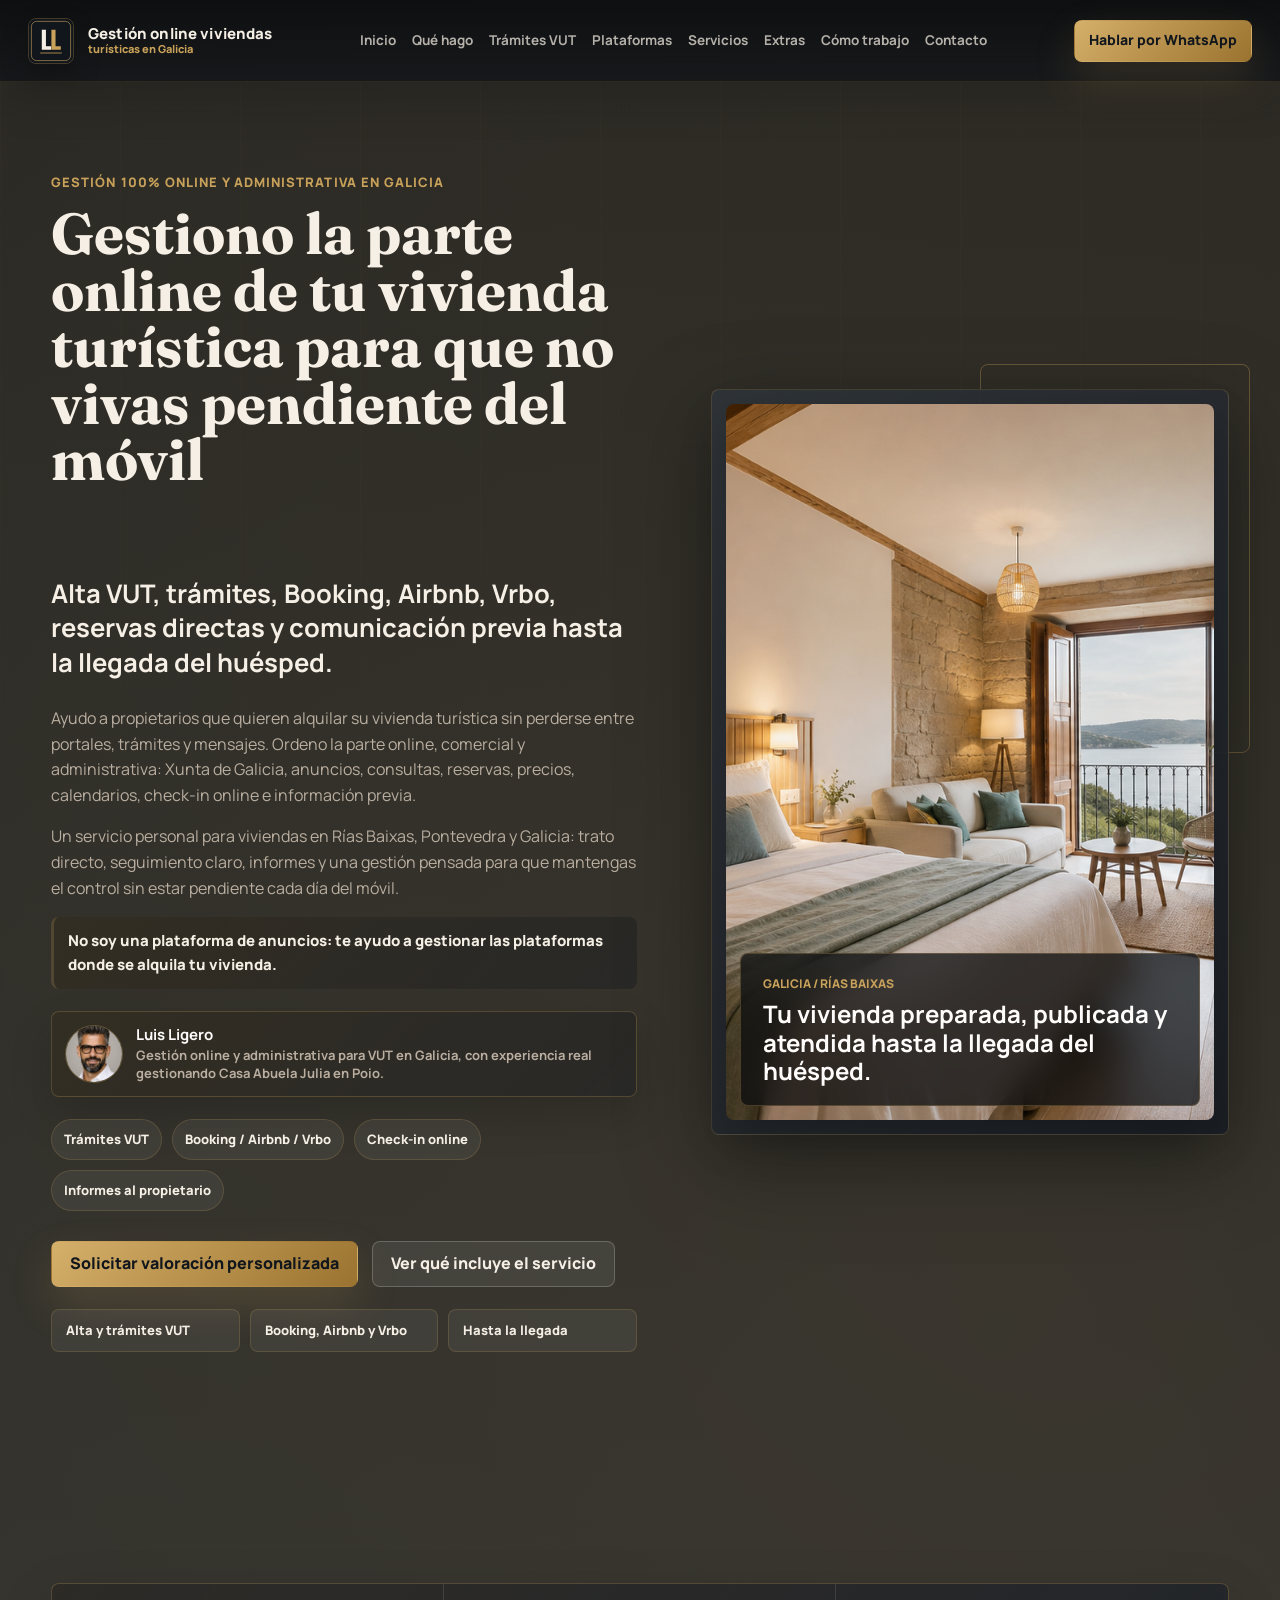
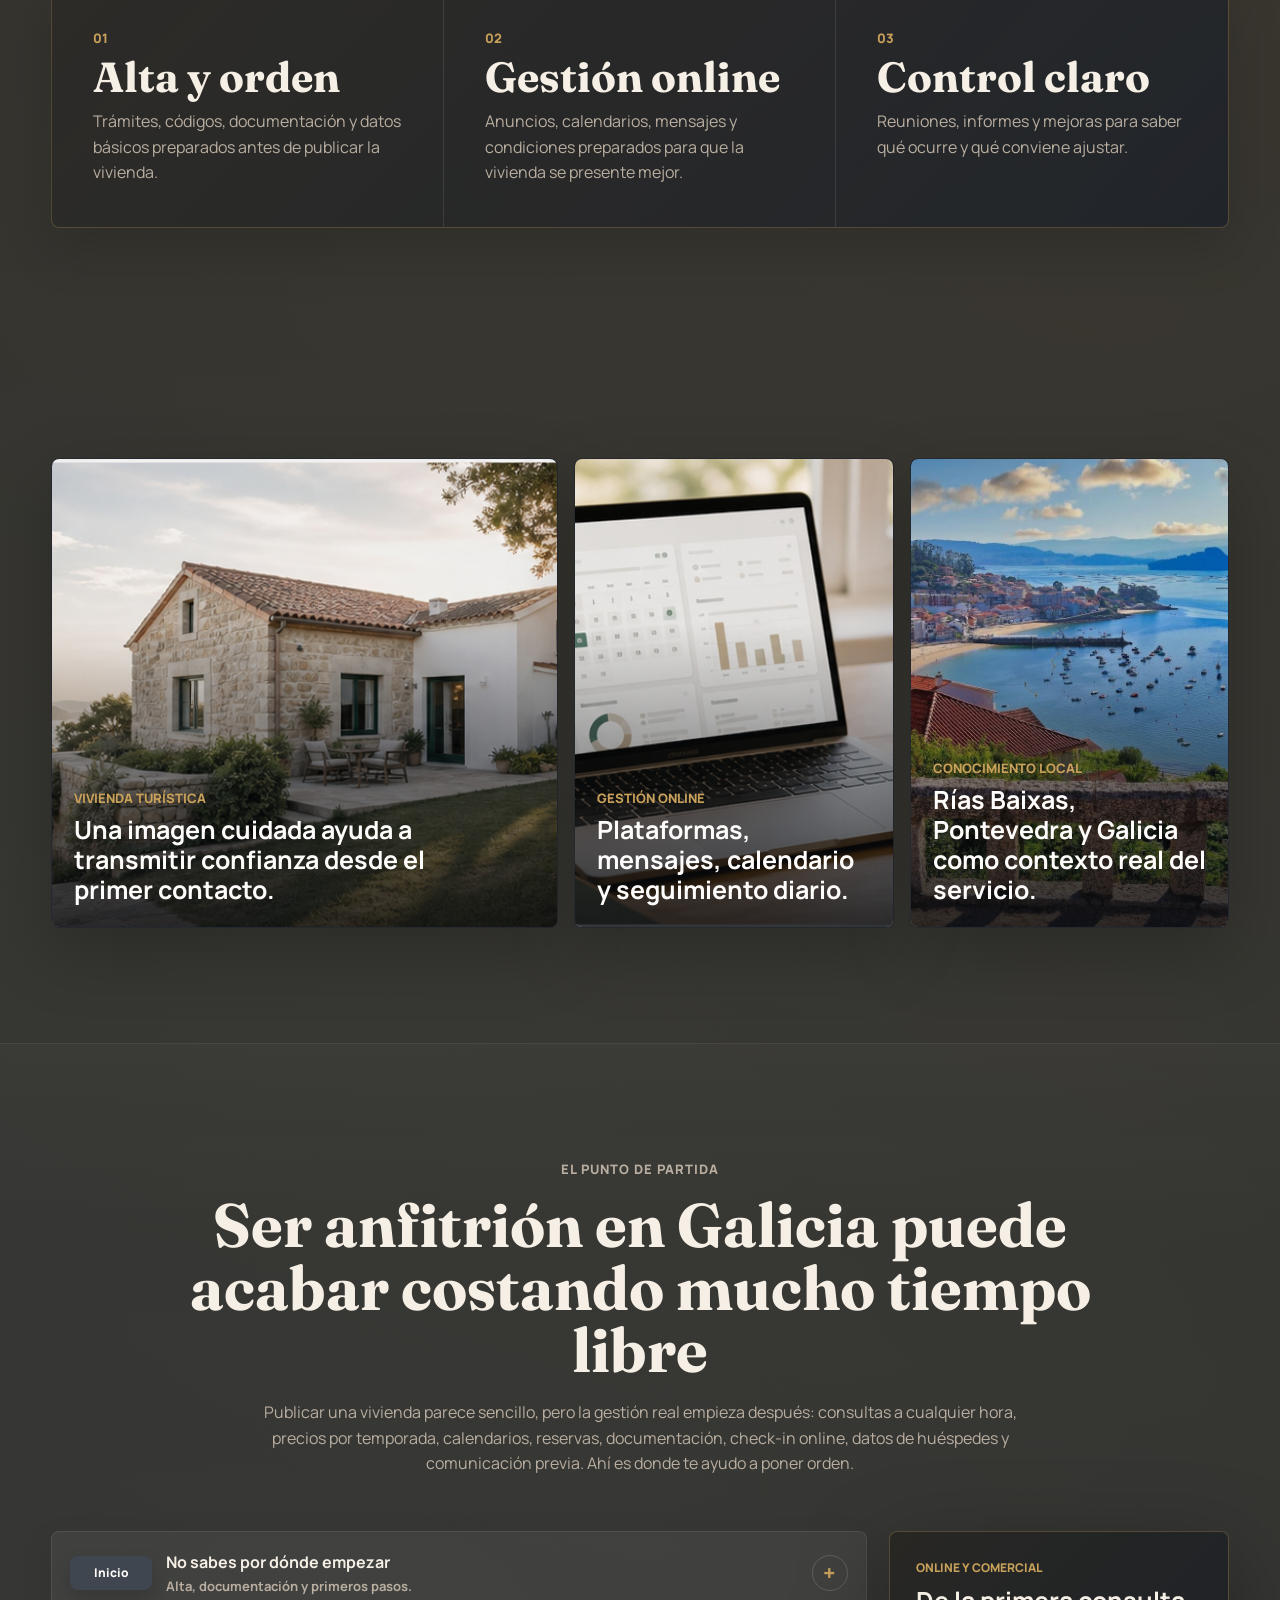
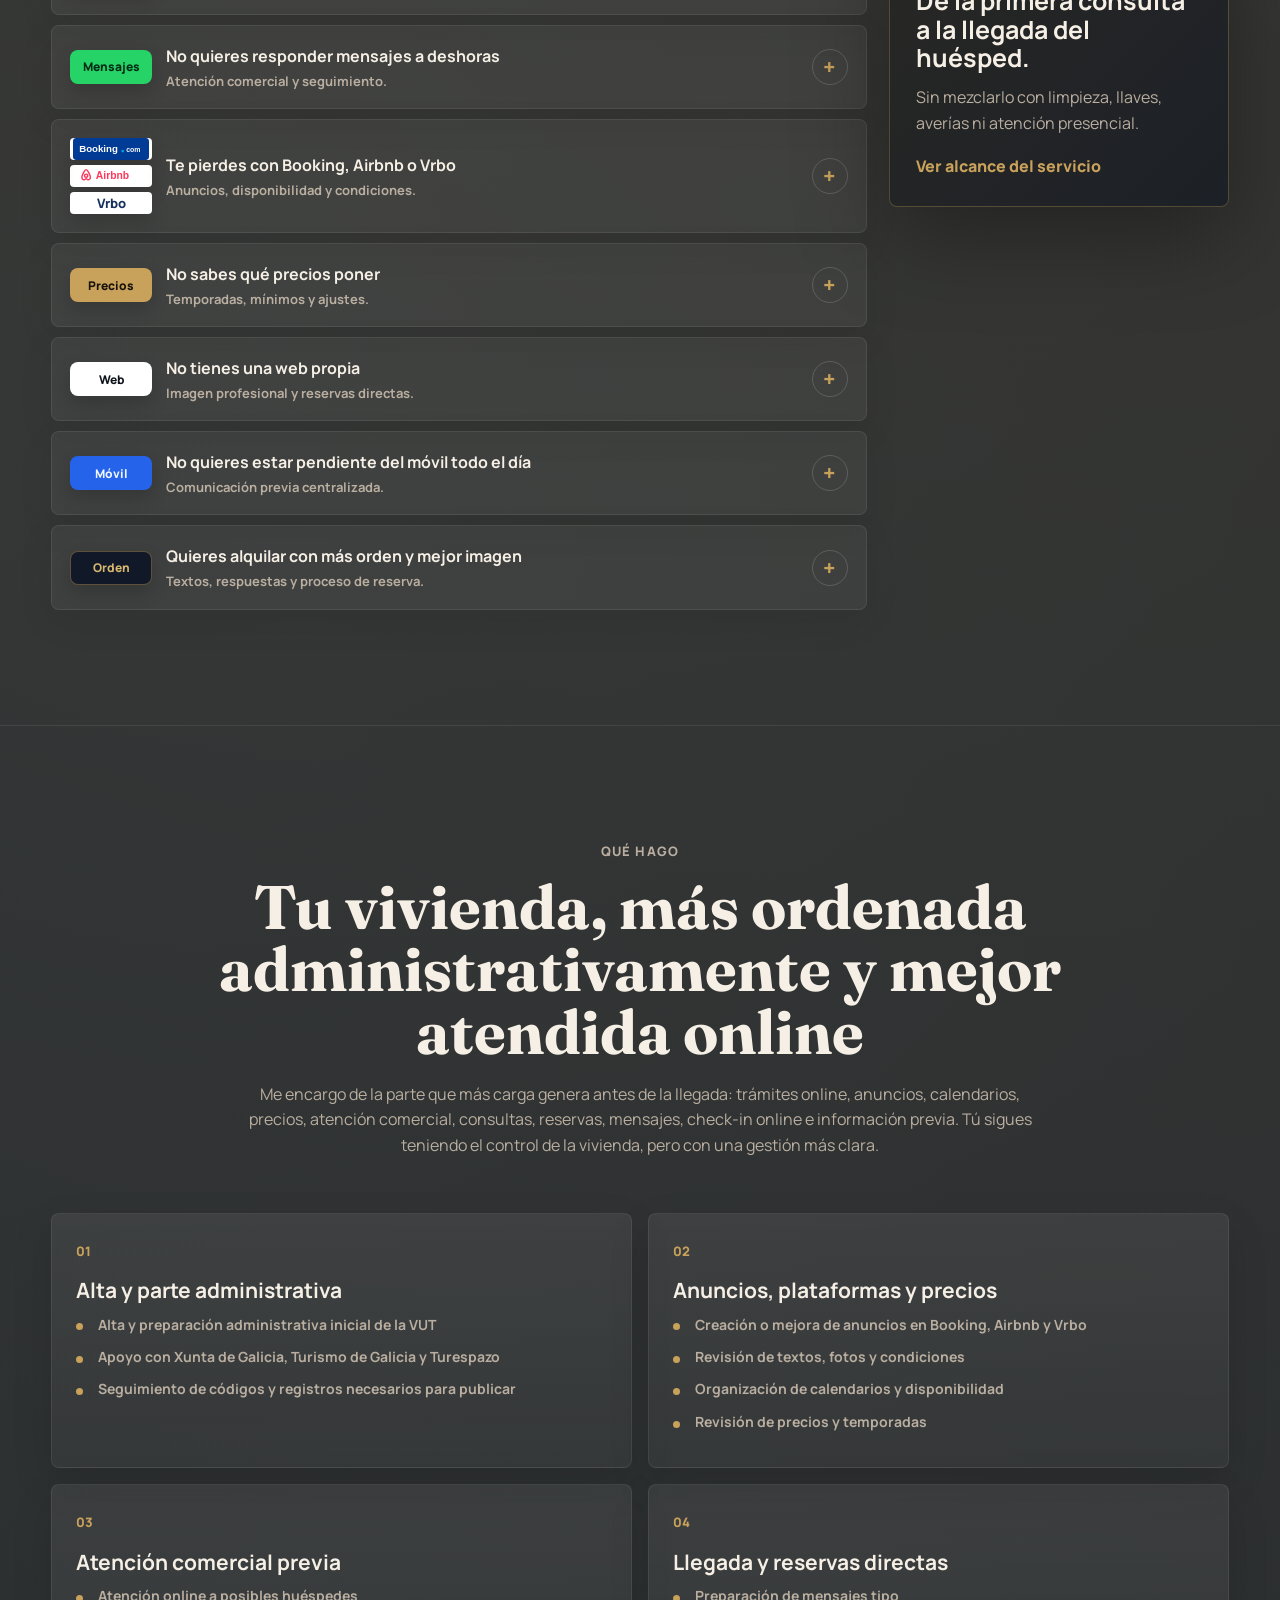
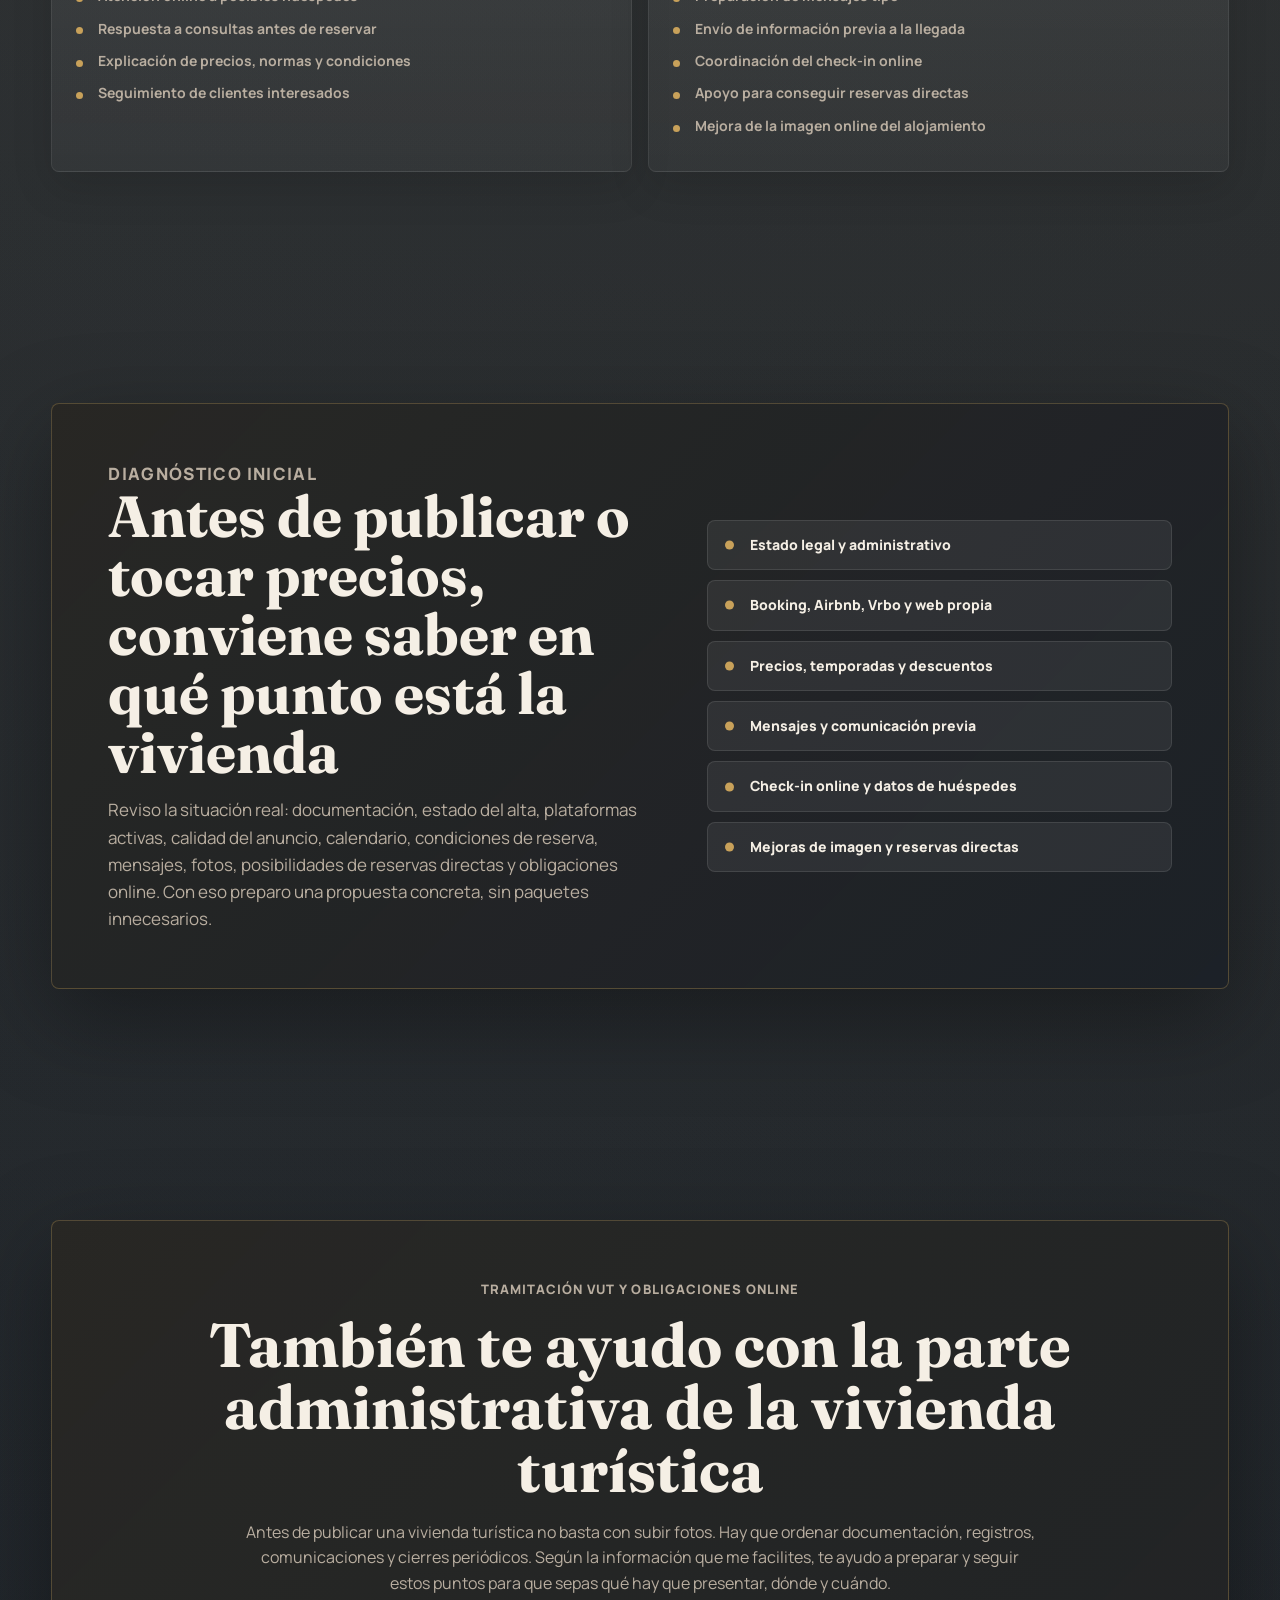
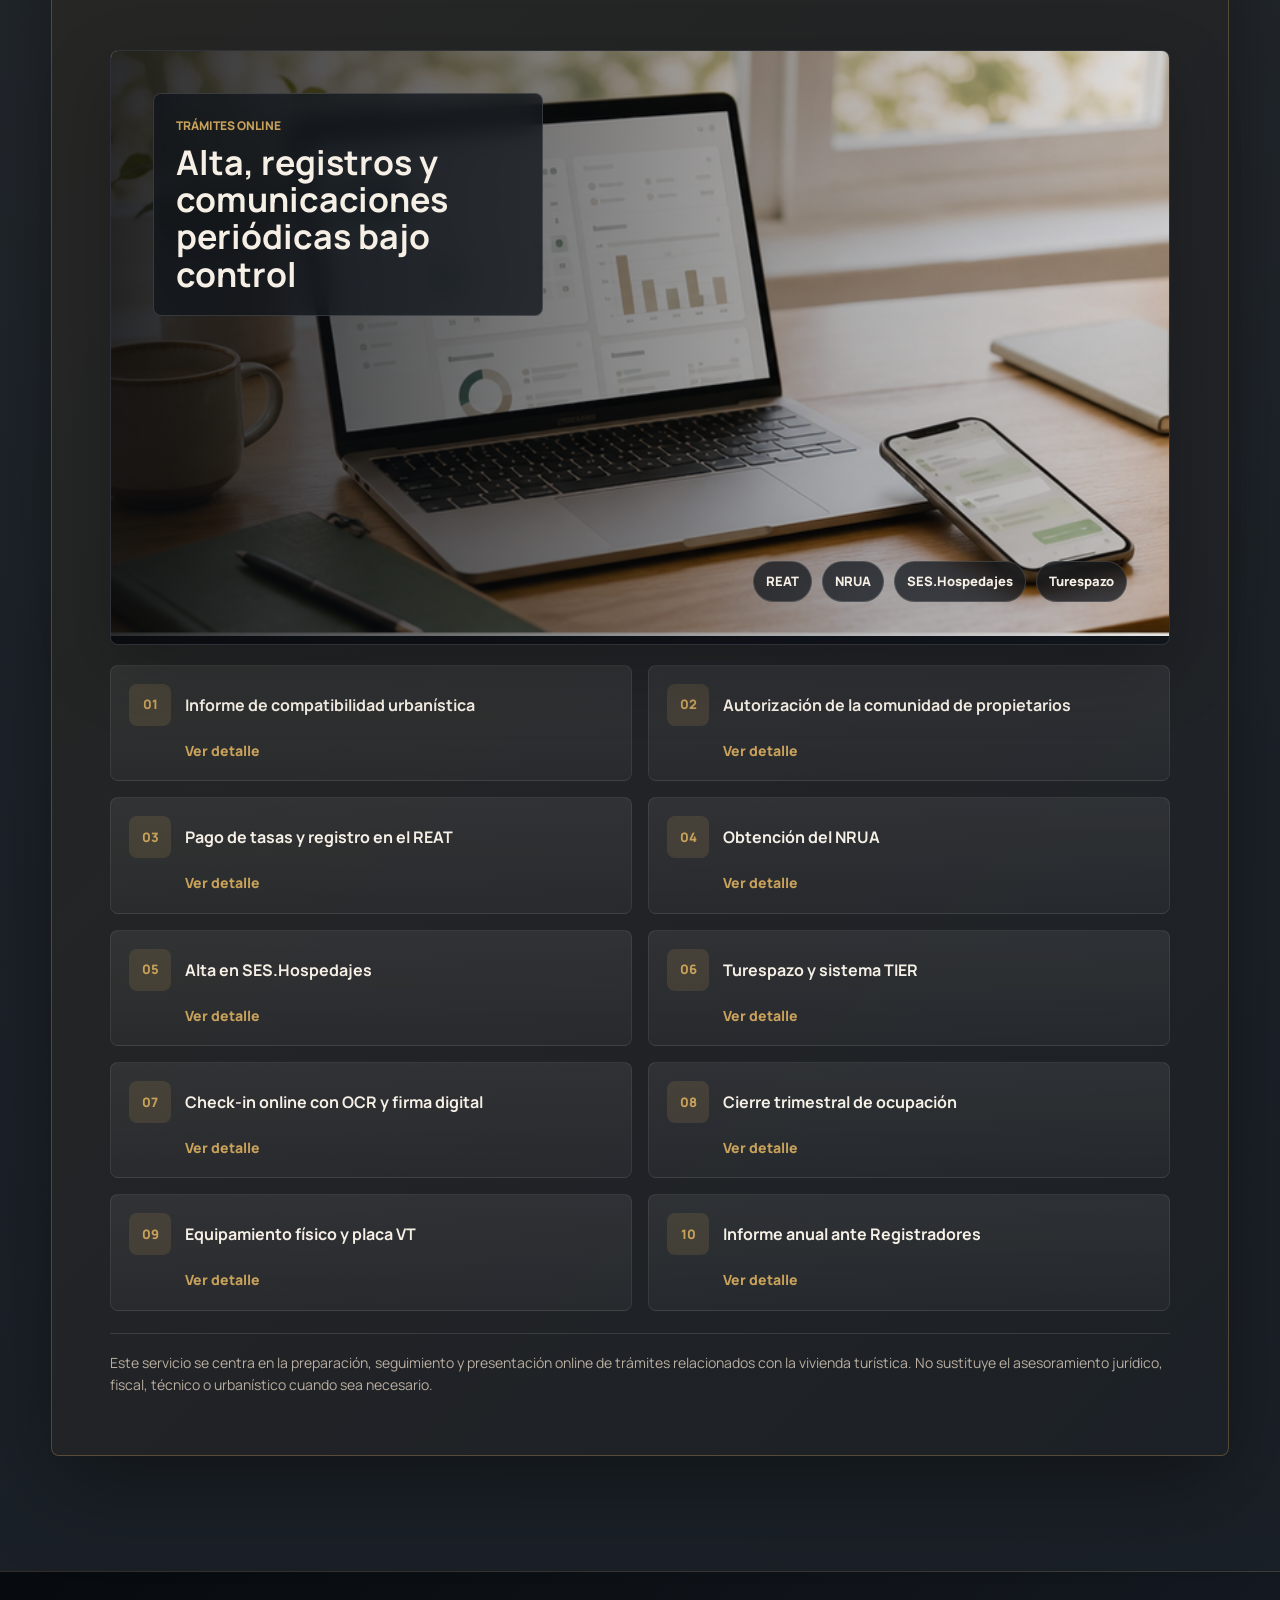
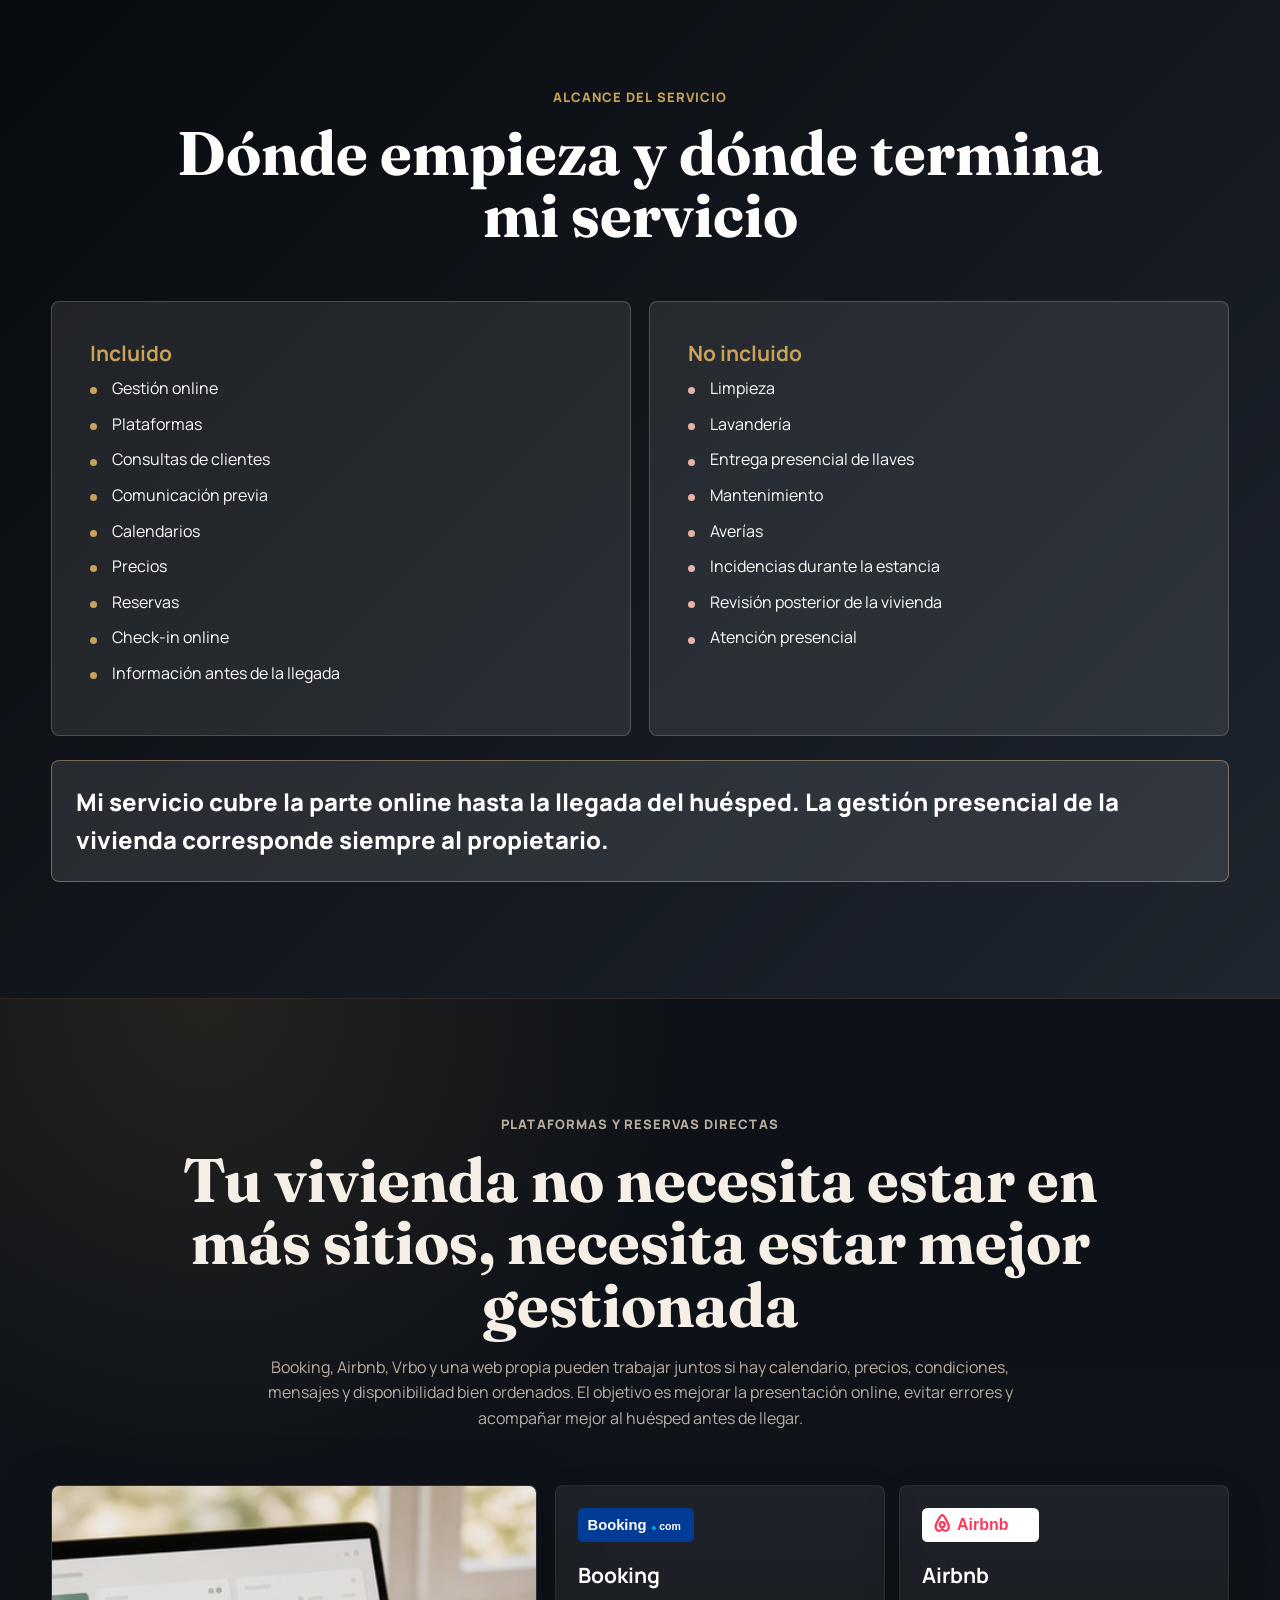
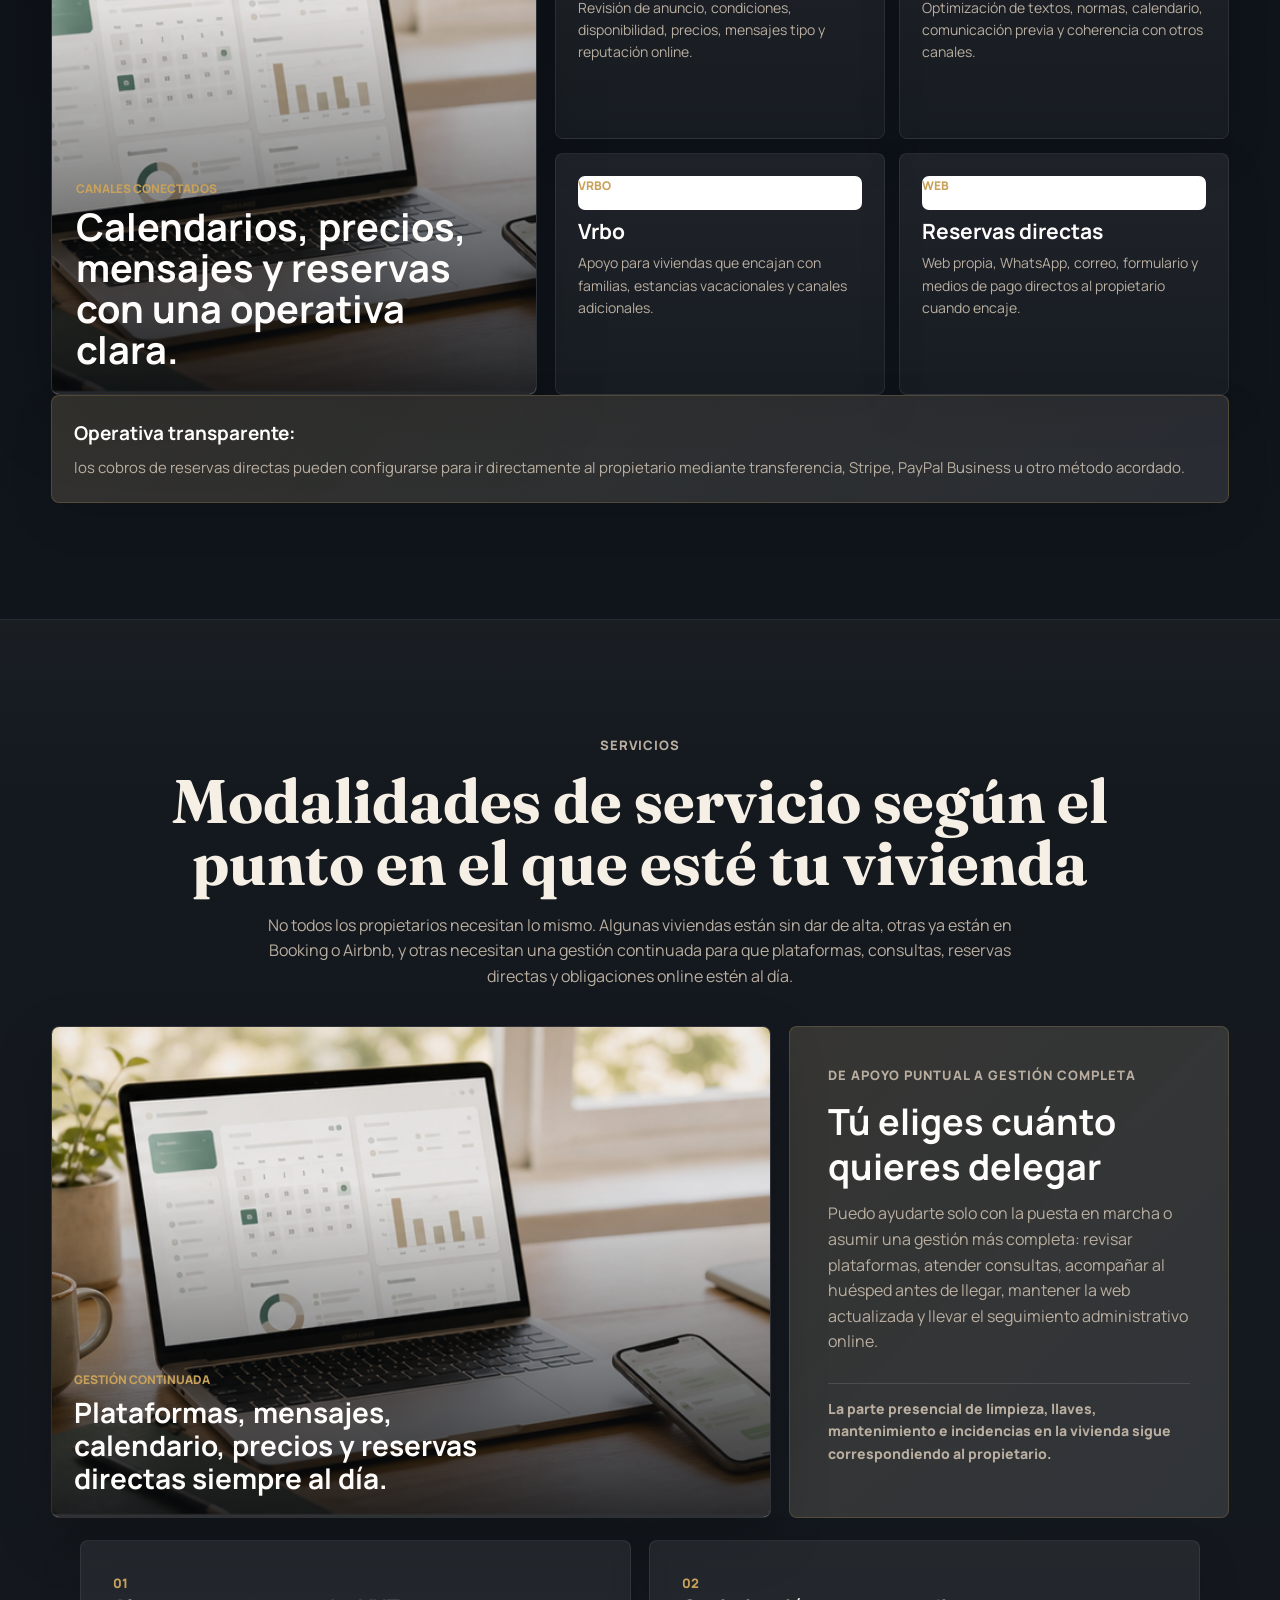
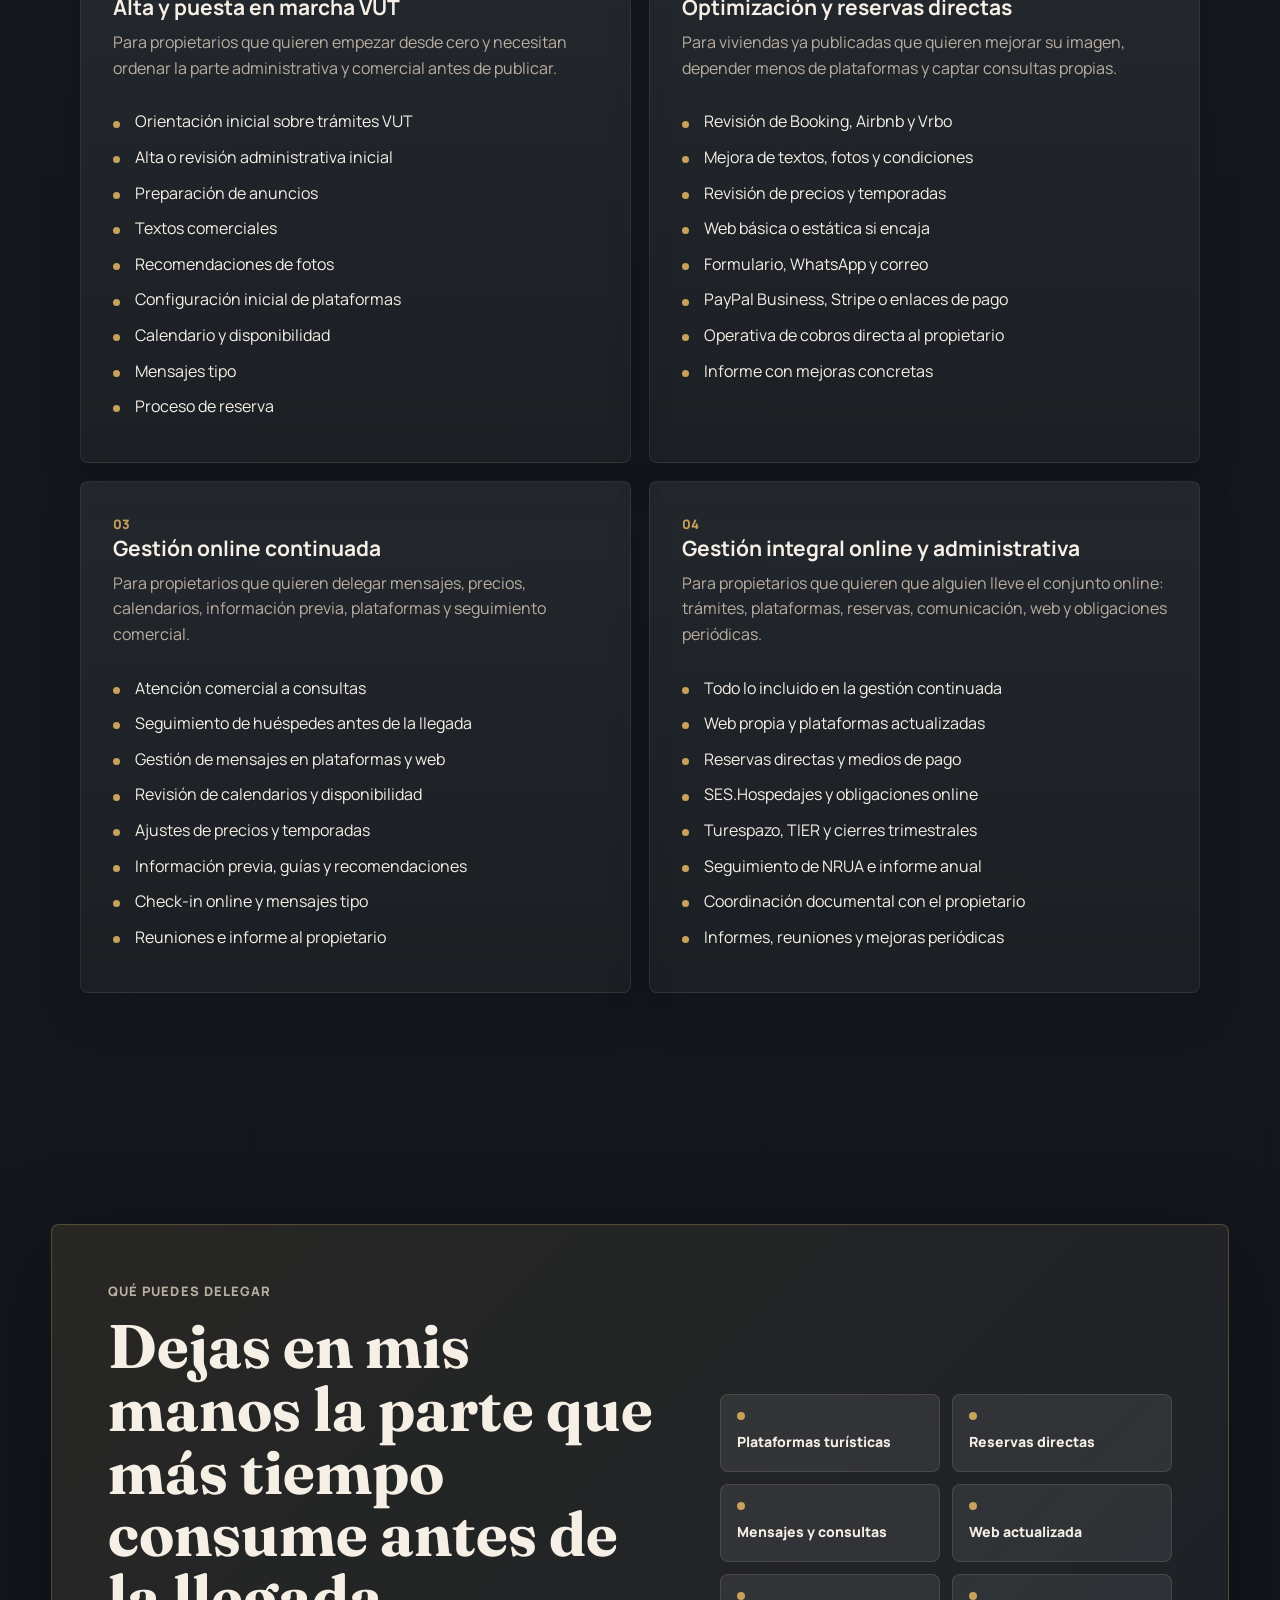
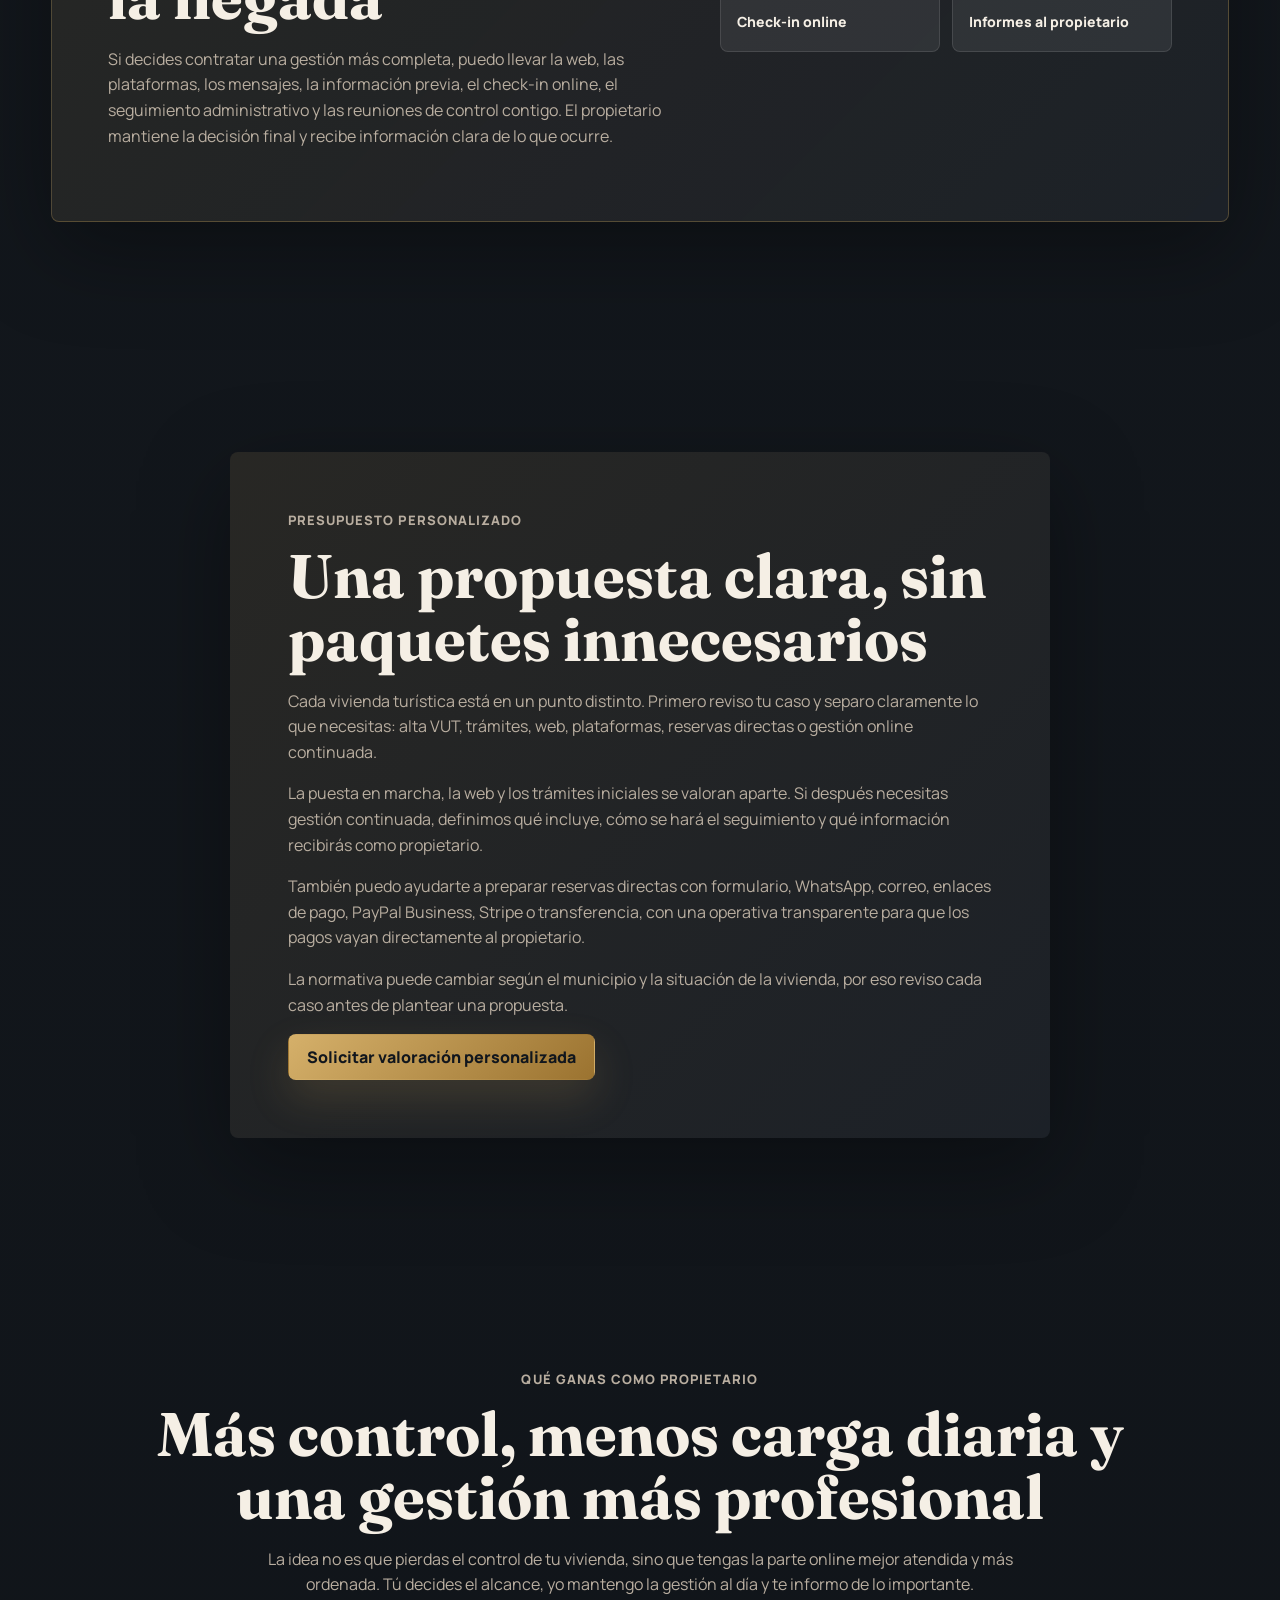
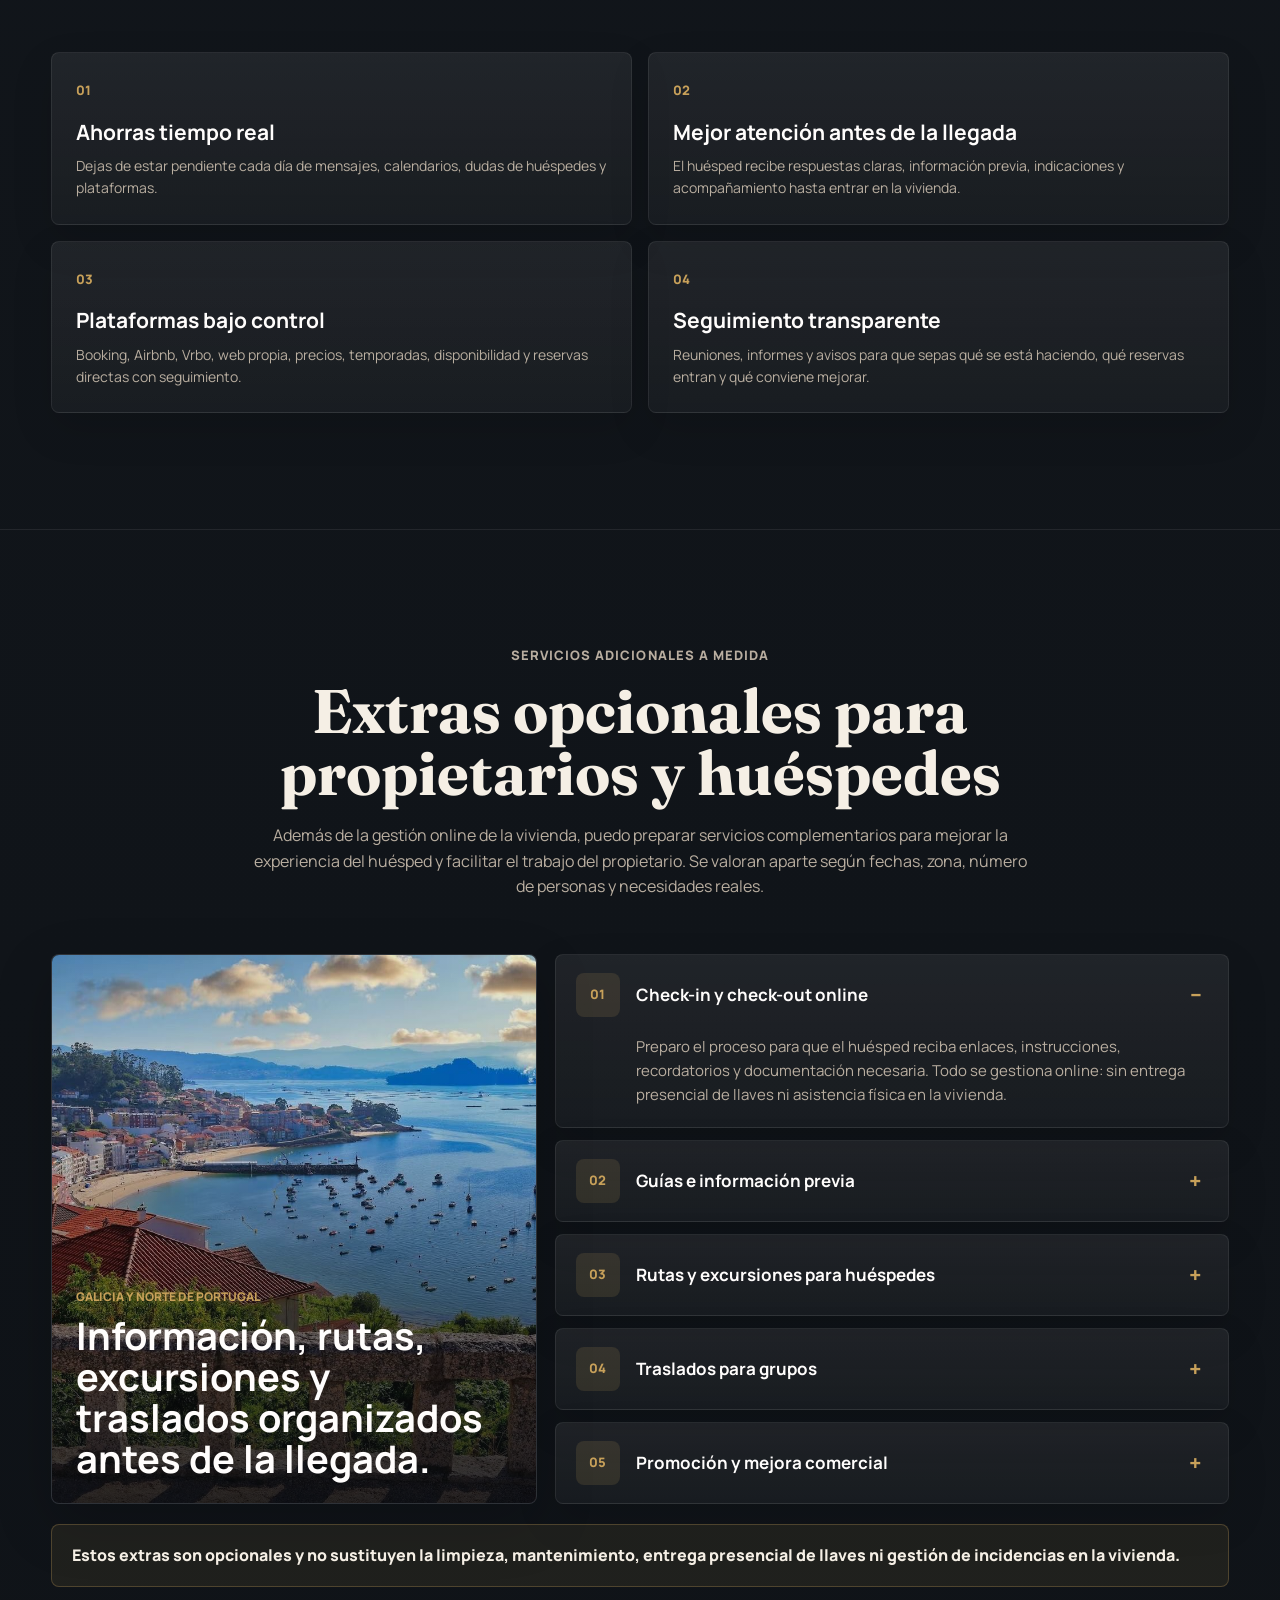
==== commit 535ddcf9: "Mejorar acabado visual premium" ====
--- a/index.html
+++ b/index.html
@@ -18,7 +18,7 @@
   <link rel="preconnect" href="https://fonts.googleapis.com">
   <link rel="preconnect" href="https://fonts.gstatic.com" crossorigin>
   <link href="https://fonts.googleapis.com/css2?family=Fraunces:opsz,wght@9..144,600;9..144,700&family=Manrope:wght@400;500;600;700;800&display=swap" rel="stylesheet">
-  <link rel="stylesheet" href="styles.css?v=20260531-3">
+  <link rel="stylesheet" href="styles.css?v=20260601-1">
 
   <!-- CAMBIAR DATOS ESTRUCTURADOS: sustituye teléfono, correo, URL y dirección por tus datos reales. -->
   <script type="application/ld+json">
@@ -91,11 +91,11 @@
       <span class="brand-mark" aria-hidden="true"><img src="assets/logo-ll.svg" alt=""></span>
       <span class="brand-name">
         <span class="brand-full">
-          <span class="brand-main">Gestión online de viviendas turísticas</span>
+          <span class="brand-main">Gestión online para viviendas turísticas</span>
         </span>
         <span class="brand-short">
-          <span class="brand-main">Gestión viviendas turísticas</span>
-          <span class="brand-sub">Online en Galicia</span>
+          <span class="brand-main">Gestión online viviendas</span>
+          <span class="brand-sub">turísticas en Galicia</span>
         </span>
       </span>
     </a>
@@ -1013,11 +1013,11 @@
       <span class="brand-mark" aria-hidden="true"><img src="assets/logo-ll.svg" alt=""></span>
       <span class="brand-name">
         <span class="brand-full">
-          <span class="brand-main">Gestión online de viviendas turísticas</span>
+          <span class="brand-main">Gestión online para viviendas turísticas</span>
         </span>
         <span class="brand-short">
-          <span class="brand-main">Gestión viviendas turísticas</span>
-          <span class="brand-sub">Online en Galicia</span>
+          <span class="brand-main">Gestión online viviendas</span>
+          <span class="brand-sub">turísticas en Galicia</span>
         </span>
       </span>
     </a>
@@ -1050,6 +1050,6 @@
     ↑
   </button>
 
-  <script src="script.js?v=20260531-3"></script>
+  <script src="script.js?v=20260601-1"></script>
 </body>
 </html>
--- a/styles.css
+++ b/styles.css
@@ -2472,8 +2472,16 @@
     padding-left: 28px;
   }
 
+  .brand-full {
+    display: none;
+  }
+
+  .brand-short {
+    display: grid;
+  }
+
   .brand-name {
-    max-width: 310px;
+    max-width: 420px;
   }
 
   .main-nav {
@@ -3337,7 +3345,7 @@
   }
 
   .hero .eyebrow {
-    max-width: 310px;
+    max-width: 420px;
     margin-right: auto;
     margin-left: auto;
     font-size: 12px;
@@ -3502,6 +3510,488 @@
   }
 }
 
+/* Visual refresh 2026-06: acabado más editorial y premium sin cambiar stack ni contenido. */
+body {
+  background:
+    linear-gradient(180deg, rgba(245, 239, 229, 0.035) 0, transparent 120px),
+    radial-gradient(circle at 78% 6%, rgba(200, 161, 90, 0.18), transparent 28%),
+    radial-gradient(circle at 15% 16%, rgba(80, 94, 108, 0.32), transparent 32%),
+    linear-gradient(180deg, #0B0D10 0%, #161B21 38%, #0A0D11 100%);
+}
+
+.site-header {
+  min-height: var(--header-height);
+  padding-top: 14px;
+  padding-bottom: 14px;
+  background:
+    linear-gradient(180deg, rgba(8, 10, 13, 0.86), rgba(13, 17, 23, 0.72));
+  border-bottom-color: rgba(200, 161, 90, 0.18);
+}
+
+.brand {
+  gap: 14px;
+}
+
+.brand-mark {
+  width: 46px;
+  height: 46px;
+  border: 1px solid rgba(200, 161, 90, 0.28);
+}
+
+.brand-main {
+  font-size: 15px;
+}
+
+.main-nav {
+  gap: clamp(12px, 1.25vw, 20px);
+  font-size: 13.5px;
+}
+
+.main-nav a {
+  position: relative;
+  padding: 8px 0;
+}
+
+.main-nav a::after {
+  position: absolute;
+  right: 0;
+  bottom: 2px;
+  left: 0;
+  height: 1px;
+  background: var(--secondary);
+  content: "";
+  opacity: 0;
+  transform: scaleX(0.35);
+  transition: opacity 0.2s ease, transform 0.2s ease;
+}
+
+.main-nav a:hover::after {
+  opacity: 1;
+  transform: scaleX(1);
+}
+
+.header-cta,
+.btn-primary {
+  background: linear-gradient(135deg, #D5B06A, #9B7330);
+  color: #11161D;
+  box-shadow: 0 18px 42px rgba(200, 161, 90, 0.18);
+}
+
+.btn-secondary {
+  background: rgba(255, 253, 252, 0.075);
+  border-color: rgba(255, 253, 252, 0.2);
+}
+
+.section {
+  padding-top: clamp(72px, 9vw, 128px);
+  padding-bottom: clamp(72px, 9vw, 128px);
+}
+
+.hero {
+  max-width: 1460px;
+  grid-template-columns: minmax(0, 1.04fr) minmax(420px, 0.92fr);
+  gap: clamp(30px, 5.8vw, 86px);
+  min-height: calc(100vh - var(--header-height));
+  padding-top: clamp(54px, 7vw, 112px);
+}
+
+.hero::before {
+  background:
+    linear-gradient(90deg, rgba(200, 161, 90, 0.09) 1px, transparent 1px),
+    linear-gradient(0deg, rgba(255, 253, 252, 0.028) 1px, transparent 1px);
+  background-size: 120px 120px;
+  mask-image: linear-gradient(180deg, rgba(0, 0, 0, 0.34), transparent 70%);
+}
+
+.hero-heading {
+  margin-bottom: -8px;
+}
+
+.eyebrow {
+  letter-spacing: 0.08em;
+}
+
+h1 {
+  max-width: 920px;
+  font-size: clamp(42px, 4.5vw, 68px);
+  line-height: 0.98;
+}
+
+h2 {
+  font-size: clamp(34px, 4.8vw, 64px);
+  line-height: 1.02;
+}
+
+.hero-subtitle {
+  max-width: 720px;
+  font-size: clamp(21px, 2vw, 28px);
+}
+
+.hero-copy {
+  max-width: 760px;
+}
+
+.hero-visual {
+  padding: 14px;
+  border-color: rgba(200, 161, 90, 0.22);
+  background:
+    linear-gradient(135deg, rgba(255, 253, 252, 0.12), rgba(255, 253, 252, 0.035)),
+    rgba(17, 22, 29, 0.92);
+}
+
+.hero-visual::before {
+  top: -26px;
+  right: -22px;
+  width: 52%;
+  height: 52%;
+  border-color: rgba(200, 161, 90, 0.36);
+}
+
+.hero-property-image {
+  height: clamp(500px, 56vw, 720px);
+}
+
+.hero-image-caption {
+  right: 28px;
+  bottom: 28px;
+  left: 28px;
+  padding: 20px 22px;
+  border-color: rgba(200, 161, 90, 0.28);
+  background: rgba(8, 10, 13, 0.72);
+}
+
+.hero-profile-card,
+.hero-clarifier {
+  border-color: rgba(200, 161, 90, 0.26);
+  background:
+    linear-gradient(135deg, rgba(200, 161, 90, 0.12), rgba(255, 253, 252, 0.045)),
+    rgba(8, 10, 13, 0.48);
+}
+
+.trust-strip span,
+.hero-quicklinks a {
+  border-color: rgba(200, 161, 90, 0.2);
+  background: rgba(255, 253, 252, 0.06);
+}
+
+.promise-grid {
+  position: relative;
+  gap: 0;
+  padding: 0;
+  overflow: hidden;
+  border-color: rgba(200, 161, 90, 0.28);
+  background:
+    linear-gradient(135deg, rgba(200, 161, 90, 0.14), rgba(255, 253, 252, 0.055)),
+    rgba(17, 22, 29, 0.9);
+}
+
+.promise-item {
+  padding: clamp(24px, 3.2vw, 42px);
+  border-right: 1px solid rgba(255, 253, 252, 0.1);
+}
+
+.promise-item:last-child {
+  border-right: 0;
+}
+
+.promise-item h2 {
+  font-size: clamp(28px, 3.4vw, 42px);
+}
+
+.visual-story-grid {
+  grid-template-columns: 1.35fr 0.85fr 0.85fr;
+  gap: 16px;
+}
+
+.visual-card {
+  min-height: 380px;
+  border: 1px solid rgba(255, 253, 252, 0.08);
+  box-shadow: 0 24px 68px rgba(0, 0, 0, 0.22);
+}
+
+.visual-card-large {
+  min-height: 460px;
+}
+
+.visual-card img {
+  min-height: 380px;
+  transition: transform 0.8s ease;
+}
+
+.visual-card-large img {
+  min-height: 460px;
+}
+
+.visual-card:hover img {
+  transform: scale(1.035);
+}
+
+.section-heading {
+  max-width: 980px;
+  margin-right: auto;
+  margin-left: auto;
+  text-align: center;
+}
+
+.section-heading p {
+  max-width: 790px;
+  margin-right: auto;
+  margin-left: auto;
+}
+
+.problem-section,
+.services-section,
+.process-section,
+.audience-section {
+  background:
+    linear-gradient(180deg, rgba(255, 253, 252, 0.02), transparent 180px);
+}
+
+.problem-list {
+  gap: 10px;
+}
+
+.problem-item {
+  border-color: rgba(255, 253, 252, 0.08);
+  background: rgba(255, 253, 252, 0.052);
+  transition: border-color 0.2s ease, background 0.2s ease, transform 0.2s ease;
+}
+
+.problem-item:hover {
+  border-color: rgba(200, 161, 90, 0.28);
+  background: rgba(255, 253, 252, 0.075);
+  transform: translateY(-2px);
+}
+
+.problem-summary,
+.authority-panel,
+.admin-panel,
+.delegation-panel,
+.pricing-panel {
+  border-color: rgba(200, 161, 90, 0.3);
+  background:
+    linear-gradient(135deg, rgba(200, 161, 90, 0.13), rgba(255, 253, 252, 0.05)),
+    #10151C;
+}
+
+.work-scope-card,
+.service-card,
+.owner-benefit,
+.why-card,
+.platform-card,
+.extra-item,
+.admin-card,
+.admin-step {
+  border-color: rgba(255, 253, 252, 0.075);
+  background:
+    linear-gradient(180deg, rgba(255, 253, 252, 0.07), rgba(255, 253, 252, 0.036));
+}
+
+.work-scope-card,
+.service-card,
+.platform-card {
+  transition: border-color 0.2s ease, transform 0.2s ease, background 0.2s ease;
+}
+
+.work-scope-card:hover,
+.service-card:hover,
+.platform-card:hover {
+  border-color: rgba(200, 161, 90, 0.32);
+  transform: translateY(-3px);
+}
+
+.limits-section {
+  border-top: 1px solid rgba(200, 161, 90, 0.18);
+  border-bottom: 1px solid rgba(200, 161, 90, 0.18);
+  background:
+    linear-gradient(135deg, rgba(7, 10, 14, 0.98), rgba(31, 38, 47, 0.96)),
+    #0B0D10;
+}
+
+.platforms-section {
+  background:
+    radial-gradient(circle at 16% 0%, rgba(200, 161, 90, 0.12), transparent 30%),
+    linear-gradient(180deg, #0D1117, #10151C);
+}
+
+.contact-section {
+  background:
+    radial-gradient(circle at 20% 0%, rgba(200, 161, 90, 0.16), transparent 32%),
+    linear-gradient(180deg, #FBF7EF 0%, #EFE7D8 100%);
+}
+
+.site-footer {
+  background:
+    linear-gradient(180deg, rgba(8, 10, 13, 0.94), rgba(8, 10, 13, 1)),
+    #090B0E;
+}
+
+@media (max-width: 1180px) {
+  .main-nav.is-open {
+    border-color: rgba(200, 161, 90, 0.22);
+    background: rgba(10, 13, 17, 0.985);
+  }
+}
+
+@media (max-width: 860px) {
+  body {
+    background:
+      radial-gradient(circle at 80% 0%, rgba(200, 161, 90, 0.14), transparent 30%),
+      linear-gradient(180deg, #0B0D10 0%, #171C22 42%, #0A0D11 100%);
+  }
+
+  .site-header {
+    min-height: var(--mobile-header-height);
+    padding: 12px 16px;
+  }
+
+  .brand {
+    gap: 11px;
+  }
+
+  .brand-mark {
+    width: 42px;
+    height: 42px;
+  }
+
+  .brand-main {
+    font-size: 14px;
+    line-height: 1.08;
+  }
+
+  .brand-sub {
+    font-size: 10px;
+  }
+
+  .hero {
+    gap: 12px;
+    padding-top: 18px;
+  }
+
+  .hero-heading,
+  .hero-details,
+  .hero-visual {
+    max-width: 370px;
+  }
+
+  .hero-heading .eyebrow {
+    max-width: 350px;
+    font-size: 10.5px;
+  }
+
+  .hero-heading h1 {
+    font-size: 30px;
+    line-height: 1.02;
+  }
+
+  .hero-visual {
+    border-color: rgba(200, 161, 90, 0.24);
+  }
+
+  .hero-property-image {
+    height: min(54vw, 250px);
+    min-height: 190px;
+  }
+
+  .hero-subtitle {
+    font-size: 16px;
+  }
+
+  .hero-copy {
+    font-size: 13.5px;
+  }
+
+  .hero-details .hero-copy + .hero-copy,
+  .hero-quicklinks,
+  .hero-details .trust-strip {
+    display: none;
+  }
+
+  .trust-strip {
+    grid-template-columns: repeat(2, minmax(0, 1fr));
+  }
+
+  .promise-grid {
+    max-width: 370px;
+  }
+
+  .promise-item {
+    border-right: 0;
+    border-bottom: 1px solid rgba(255, 253, 252, 0.08);
+  }
+
+  .promise-item:last-child {
+    border-bottom: 0;
+  }
+
+  .visual-story-grid {
+    max-width: 370px;
+  }
+
+  .problem-summary strong {
+    font-size: 23px;
+  }
+
+  .authority-panel,
+  .admin-panel,
+  .delegation-panel,
+  .pricing-panel {
+    padding: 22px;
+  }
+
+  .section-heading {
+    text-align: left;
+  }
+}
+
+@media (max-width: 620px) {
+  .section {
+    padding: 58px 16px;
+  }
+
+  .hero-heading h1,
+  h1 {
+    font-size: 29px;
+  }
+
+  h2 {
+    font-size: 30px;
+  }
+
+  .hero-mobile-actions {
+    grid-template-columns: 1fr 0.78fr;
+  }
+
+  .problem-item .problem-card-button {
+    grid-template-columns: 78px minmax(0, 1fr) 32px;
+    gap: 11px;
+  }
+
+  .problem-tag,
+  .problem-platforms,
+  .problem-platforms img,
+  .platform-wordmark {
+    width: 78px;
+  }
+
+  .problem-item strong {
+    font-size: 15px;
+    line-height: 1.22;
+  }
+
+  .problem-item small {
+    font-size: 12px;
+  }
+
+  .service-card,
+  .work-scope-card,
+  .owner-benefit,
+  .why-card,
+  .platform-card {
+    padding: 18px;
+  }
+}
+
 @media (prefers-reduced-motion: reduce) {
   html {
     scroll-behavior: auto;
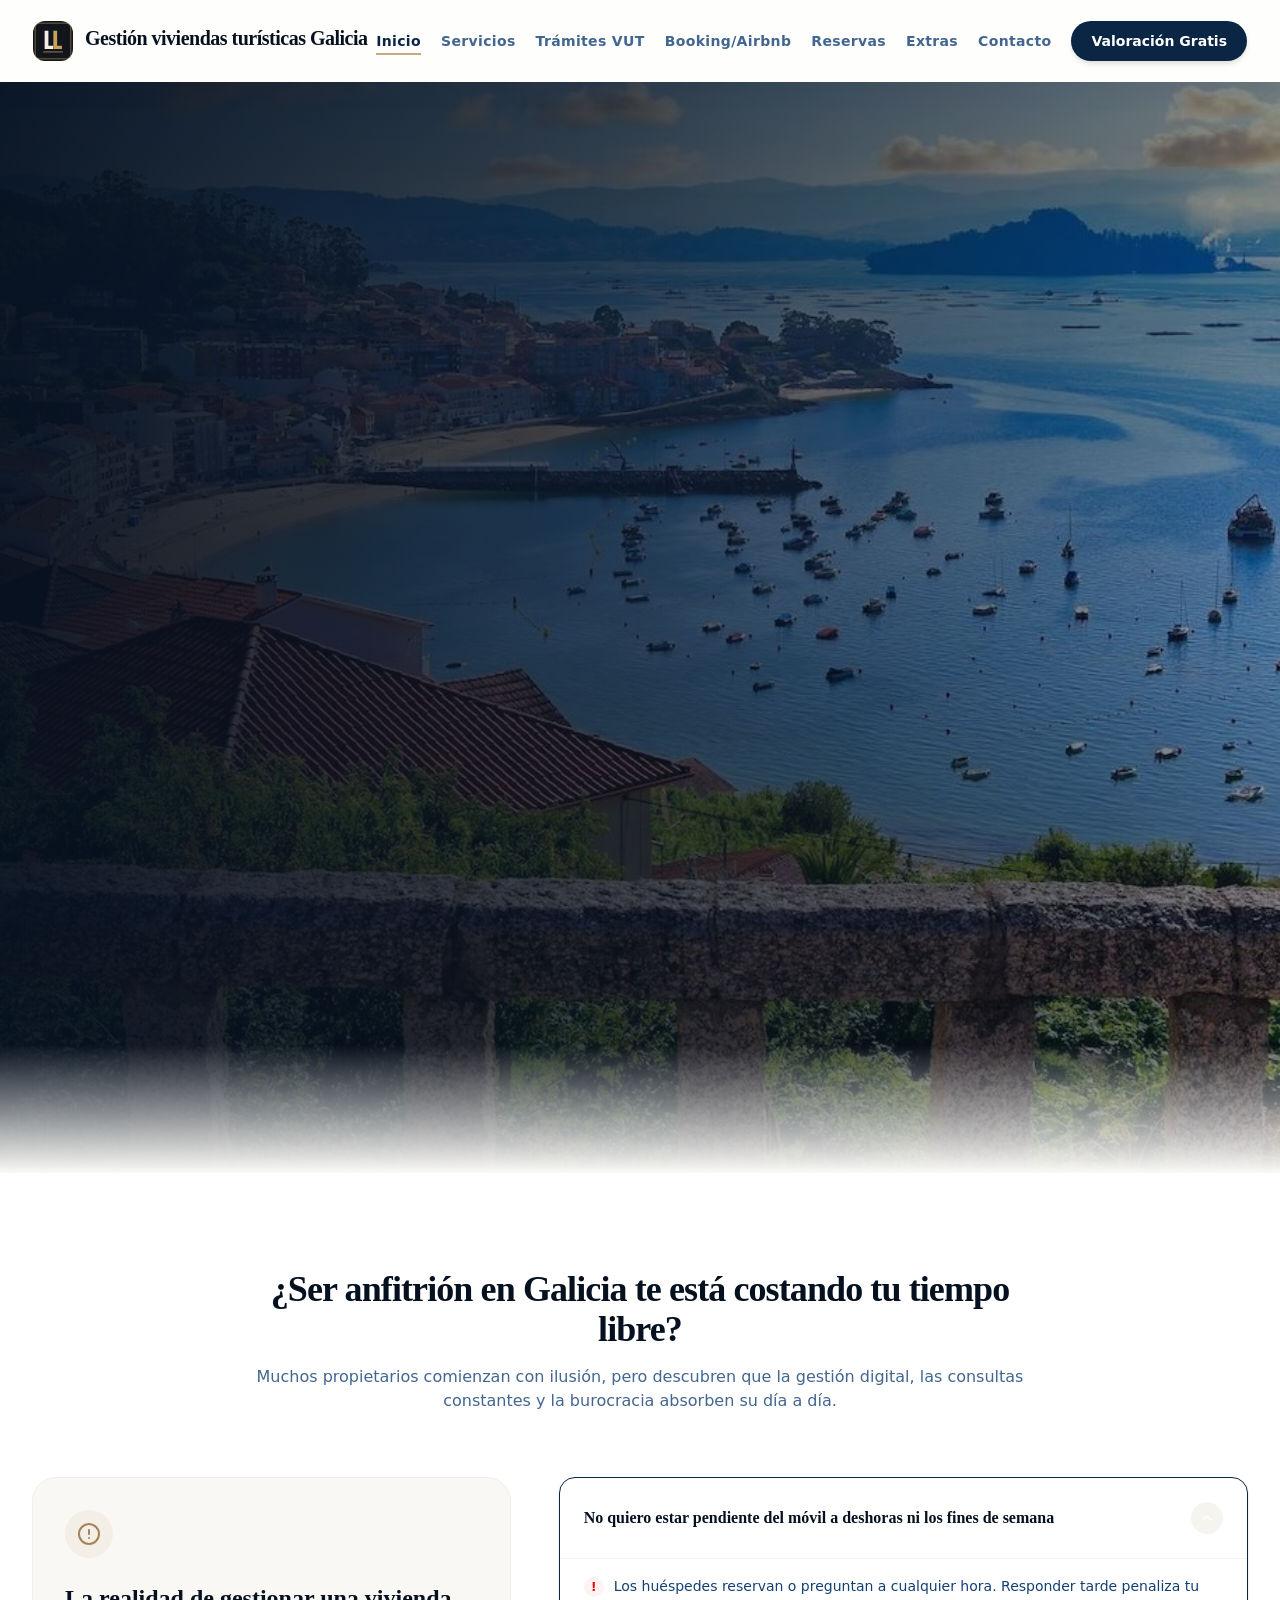
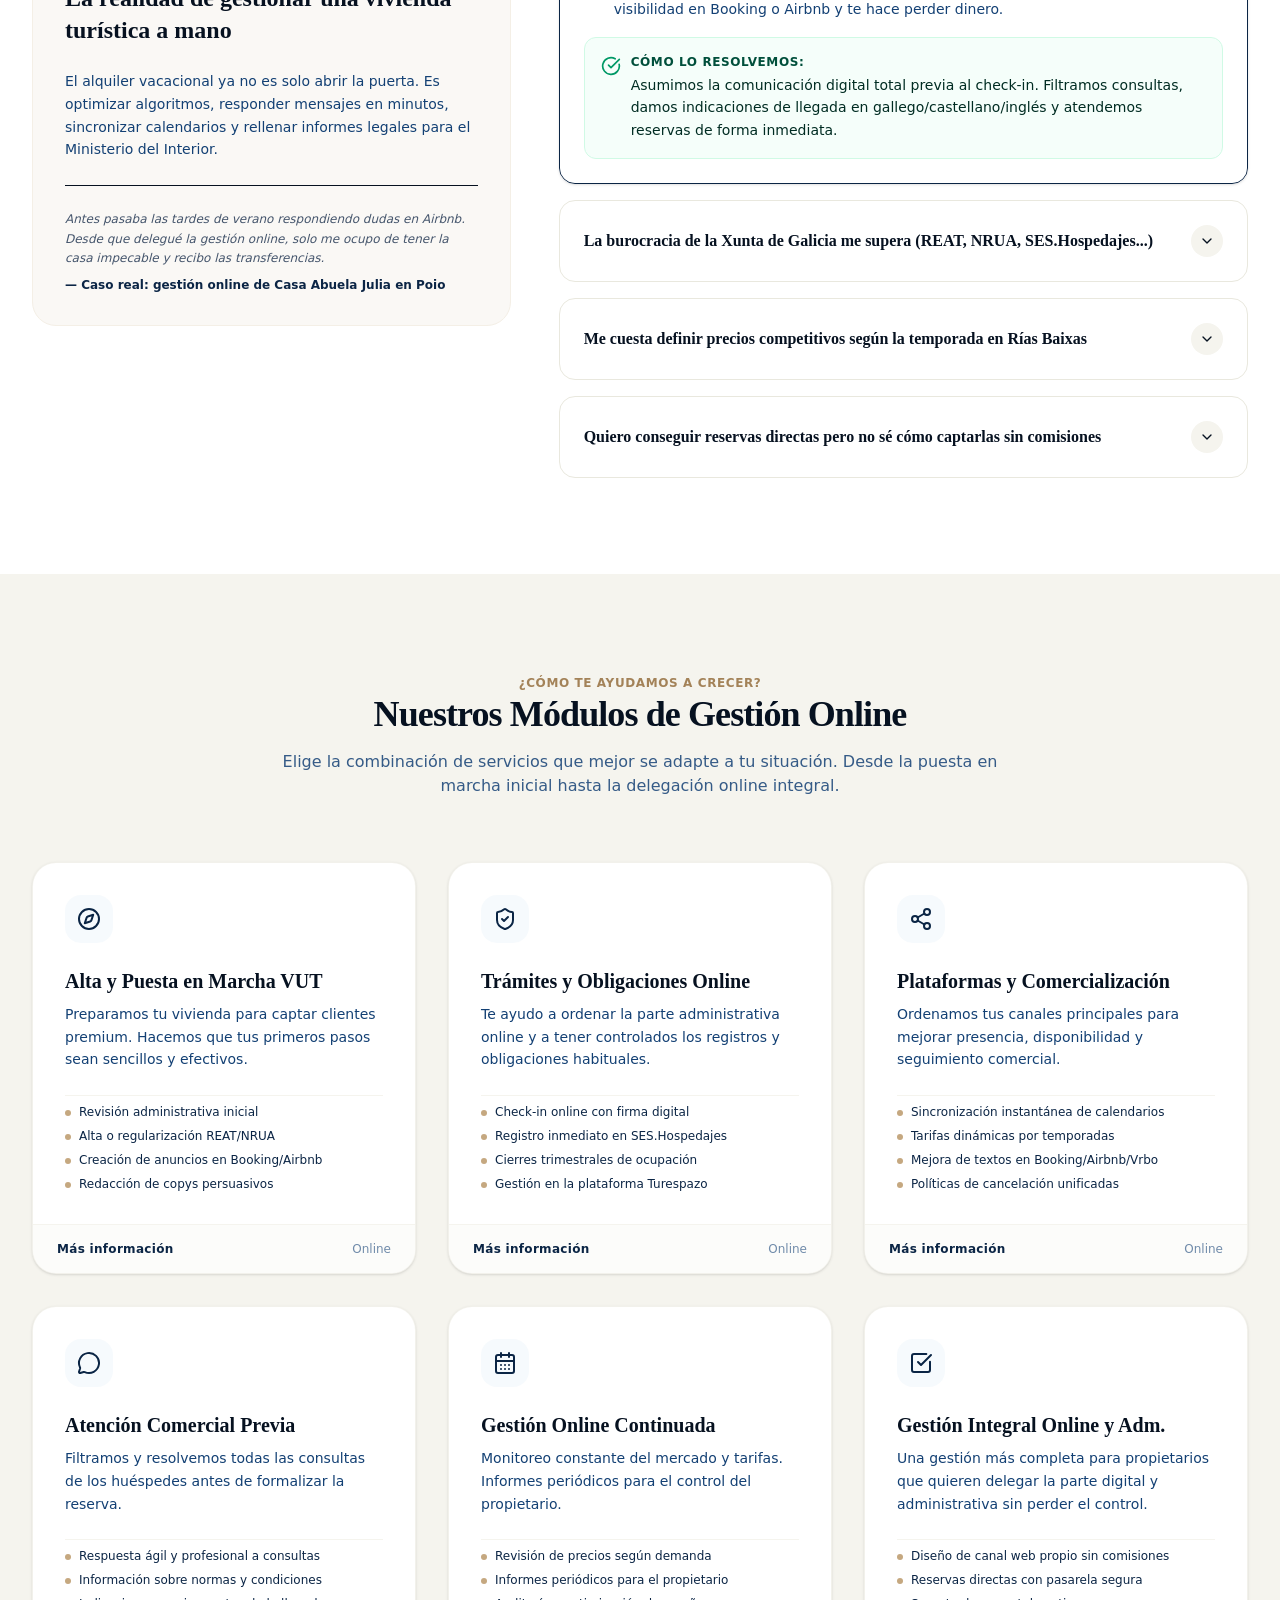
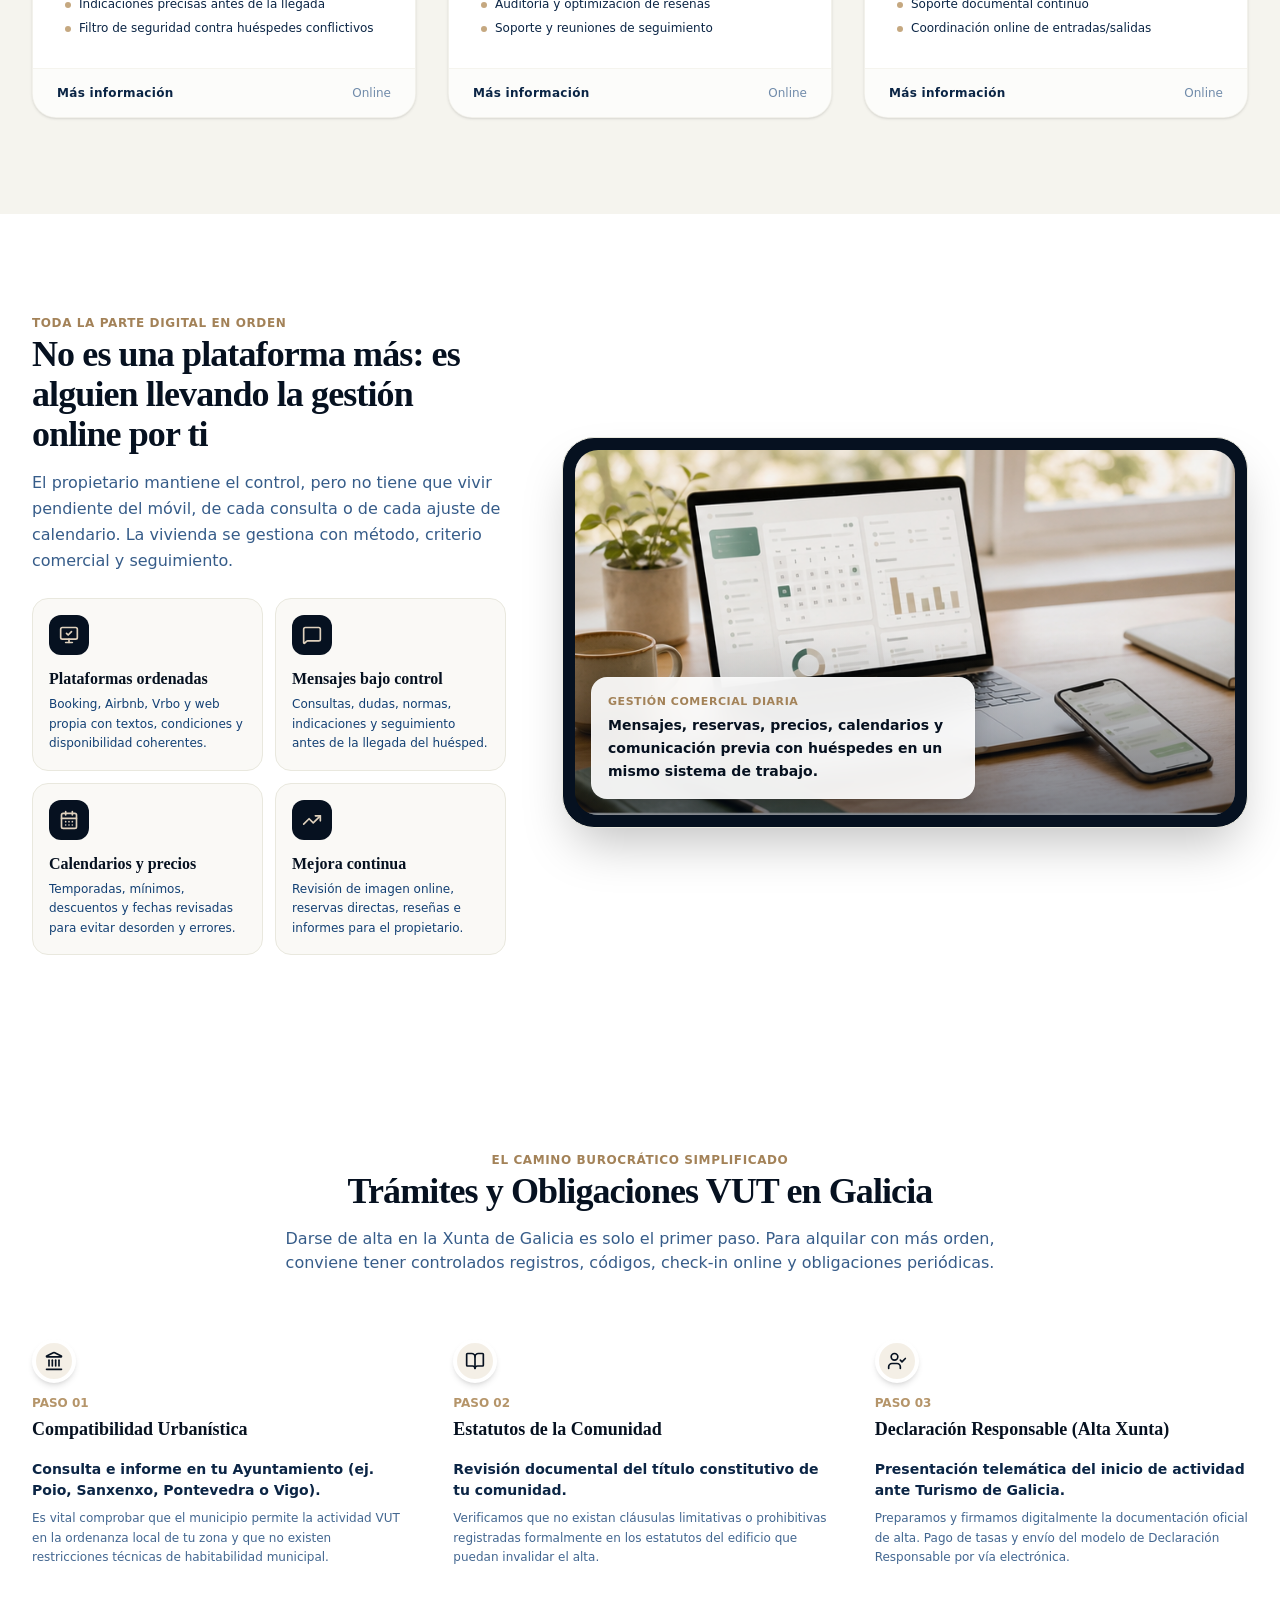
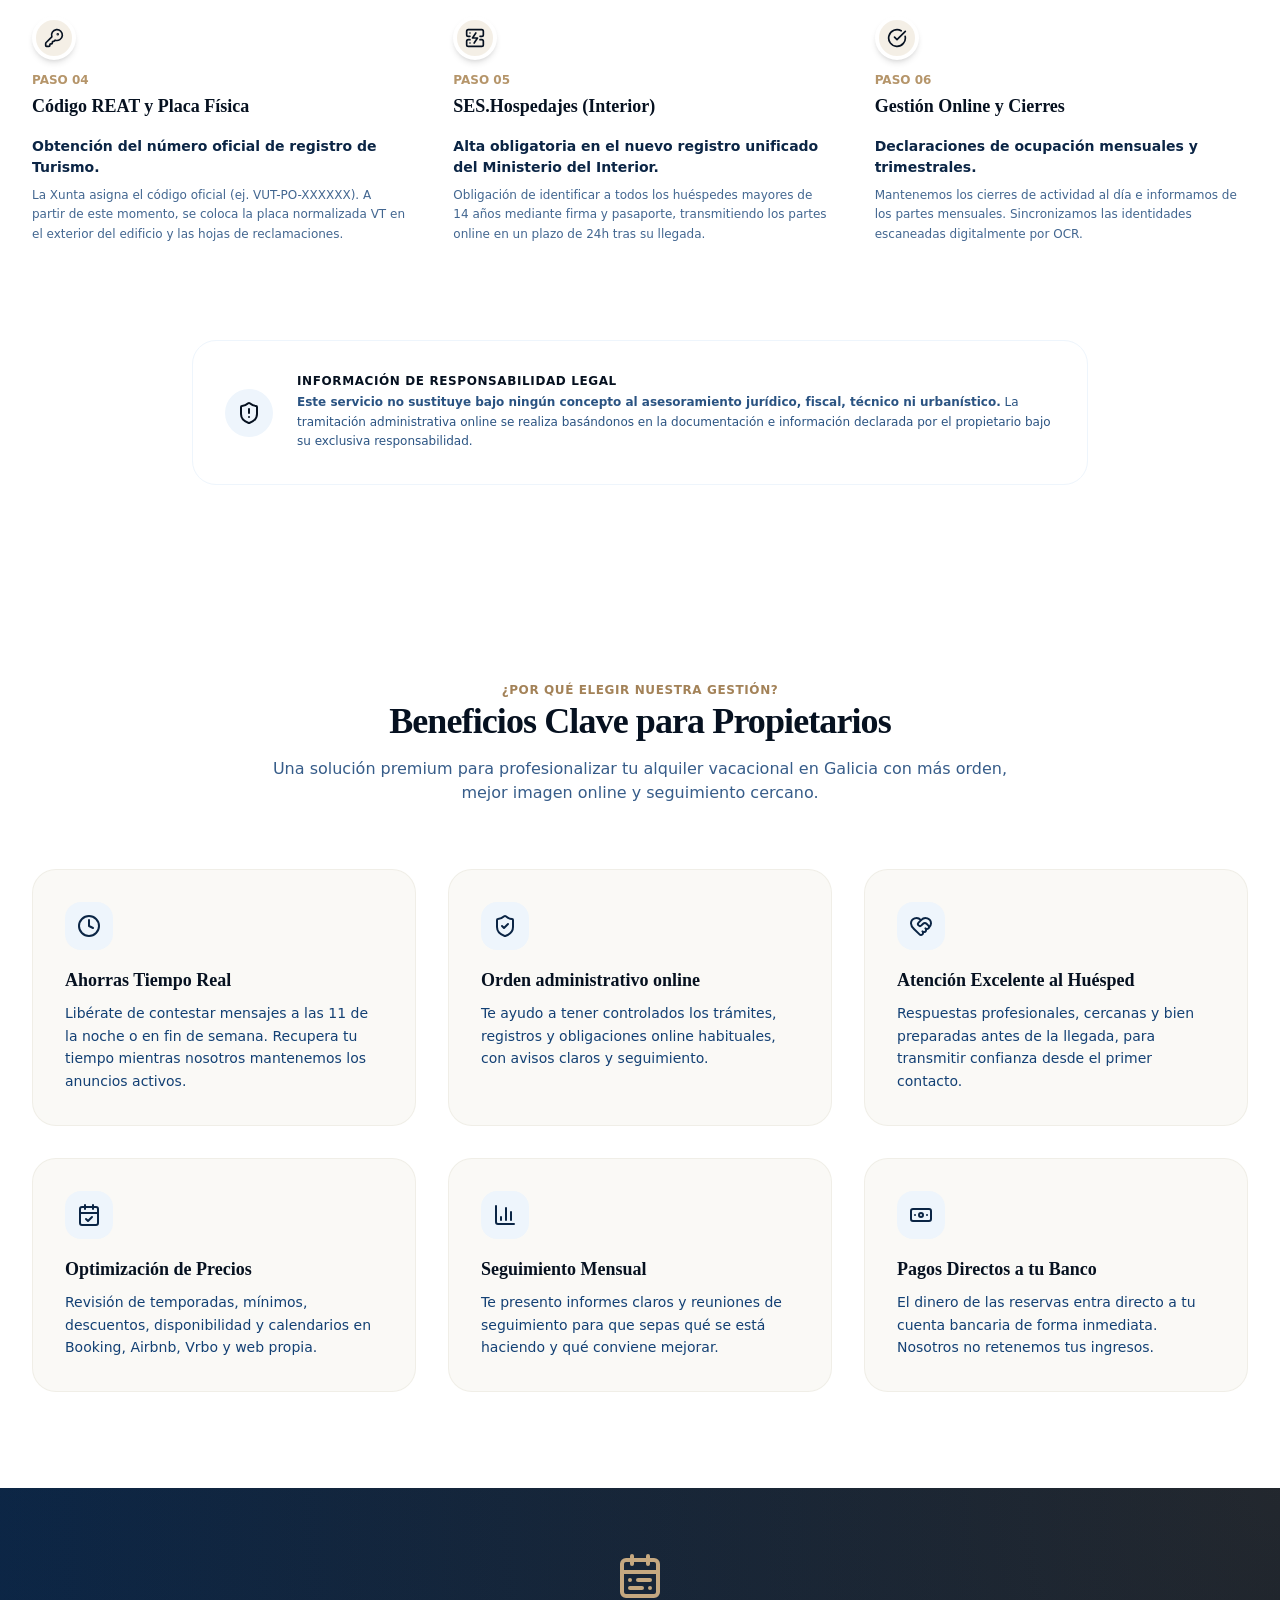
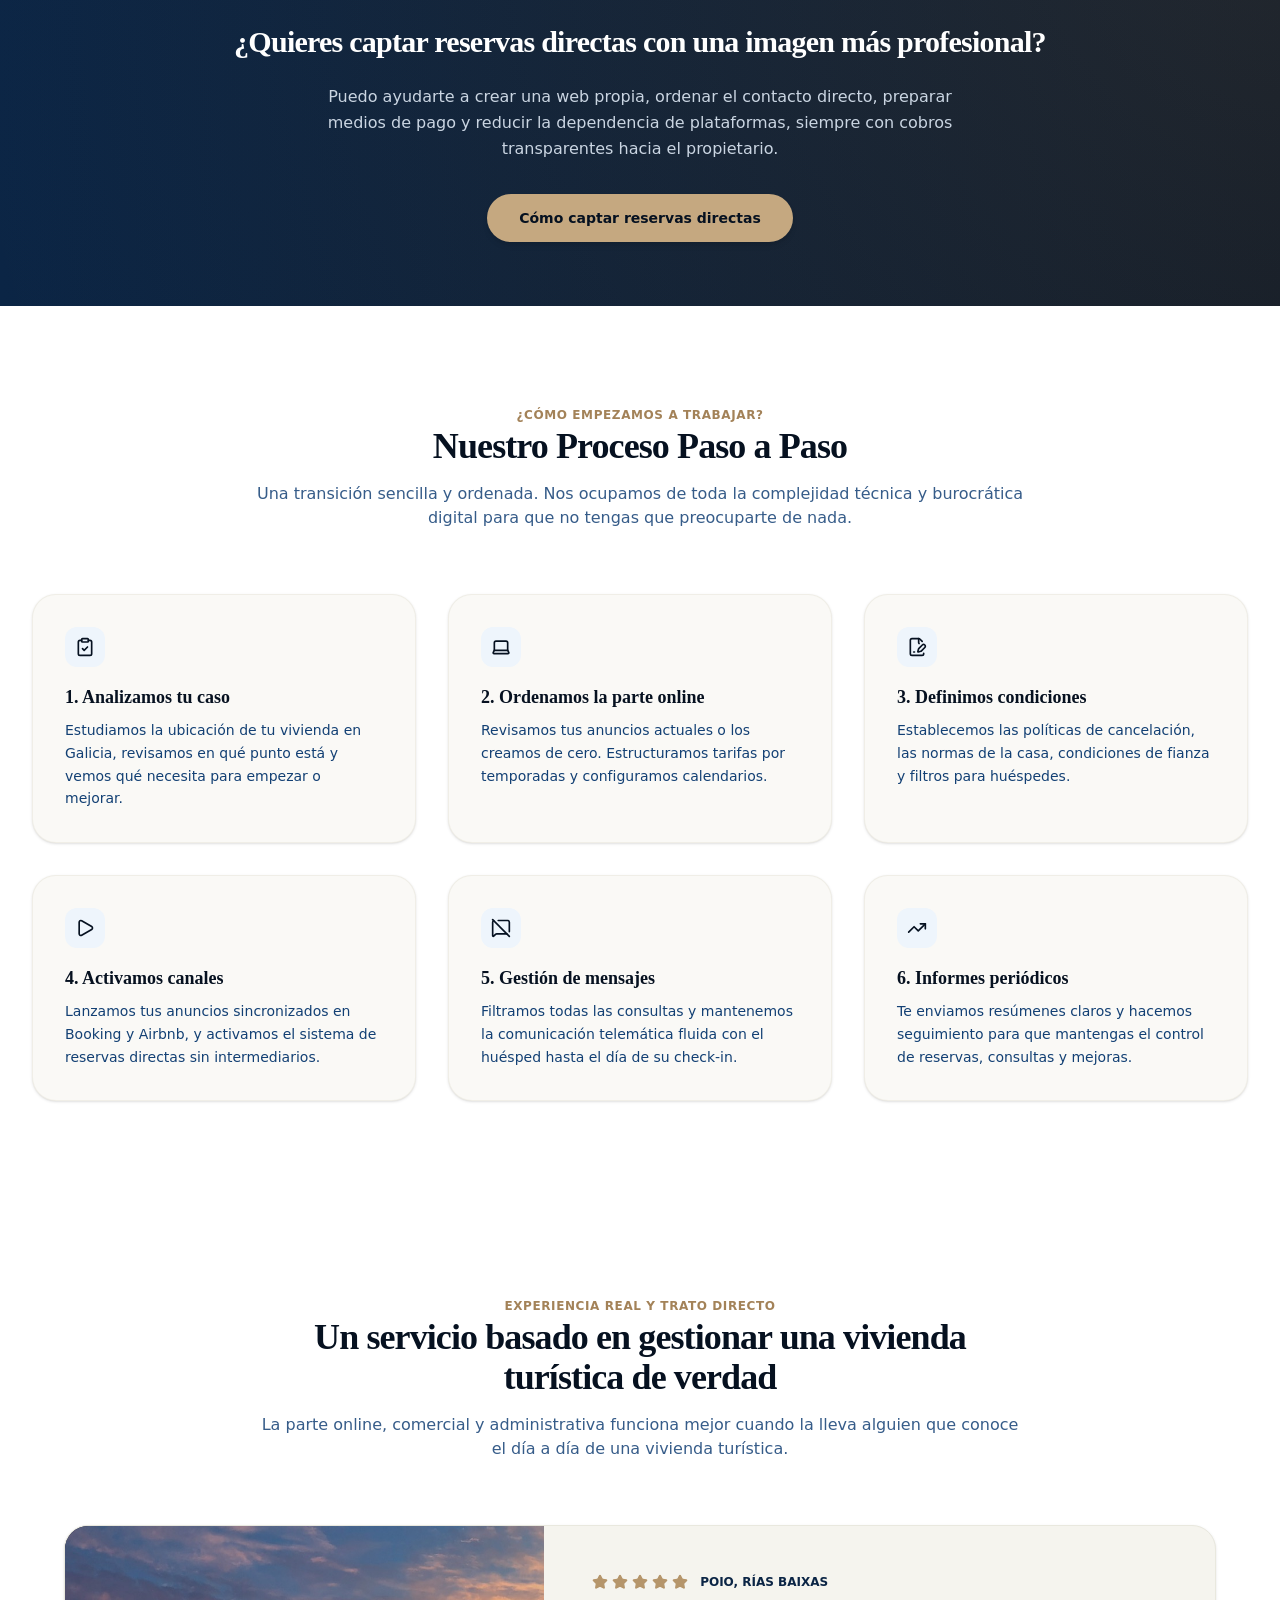
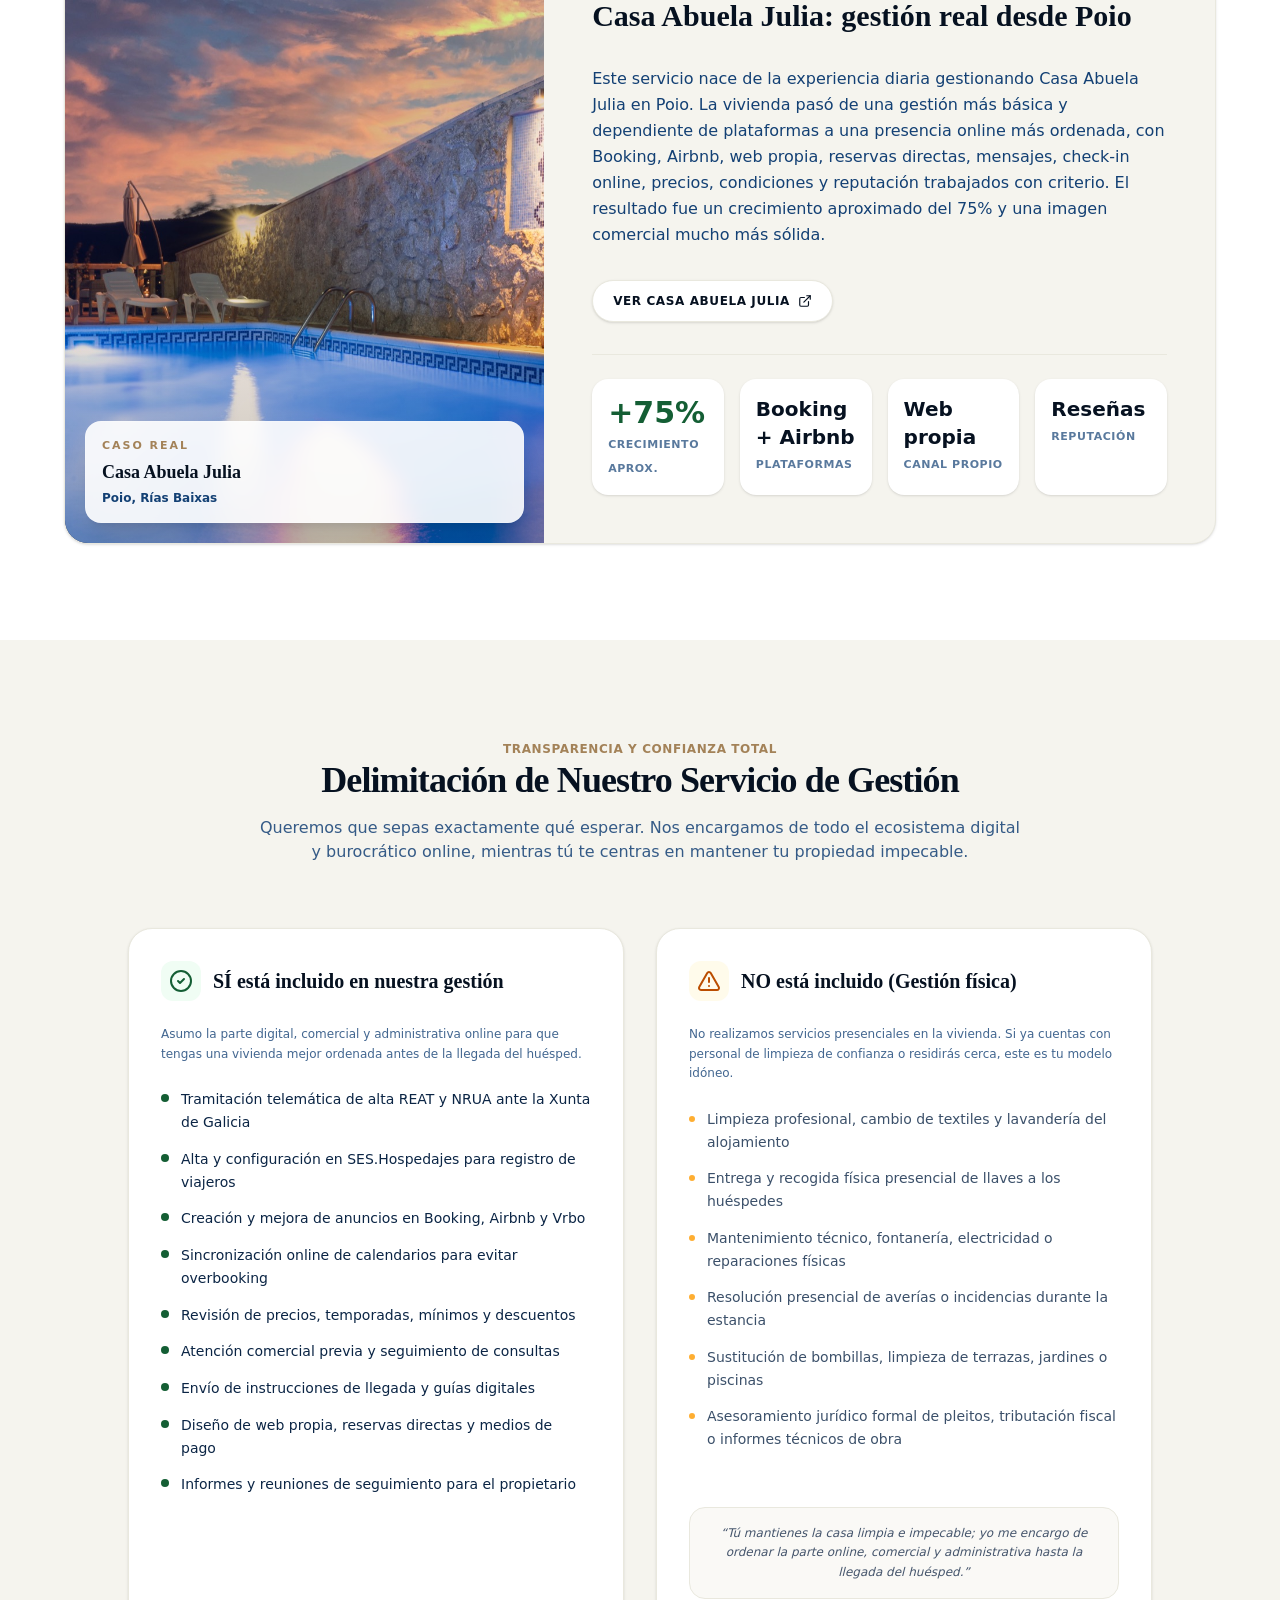
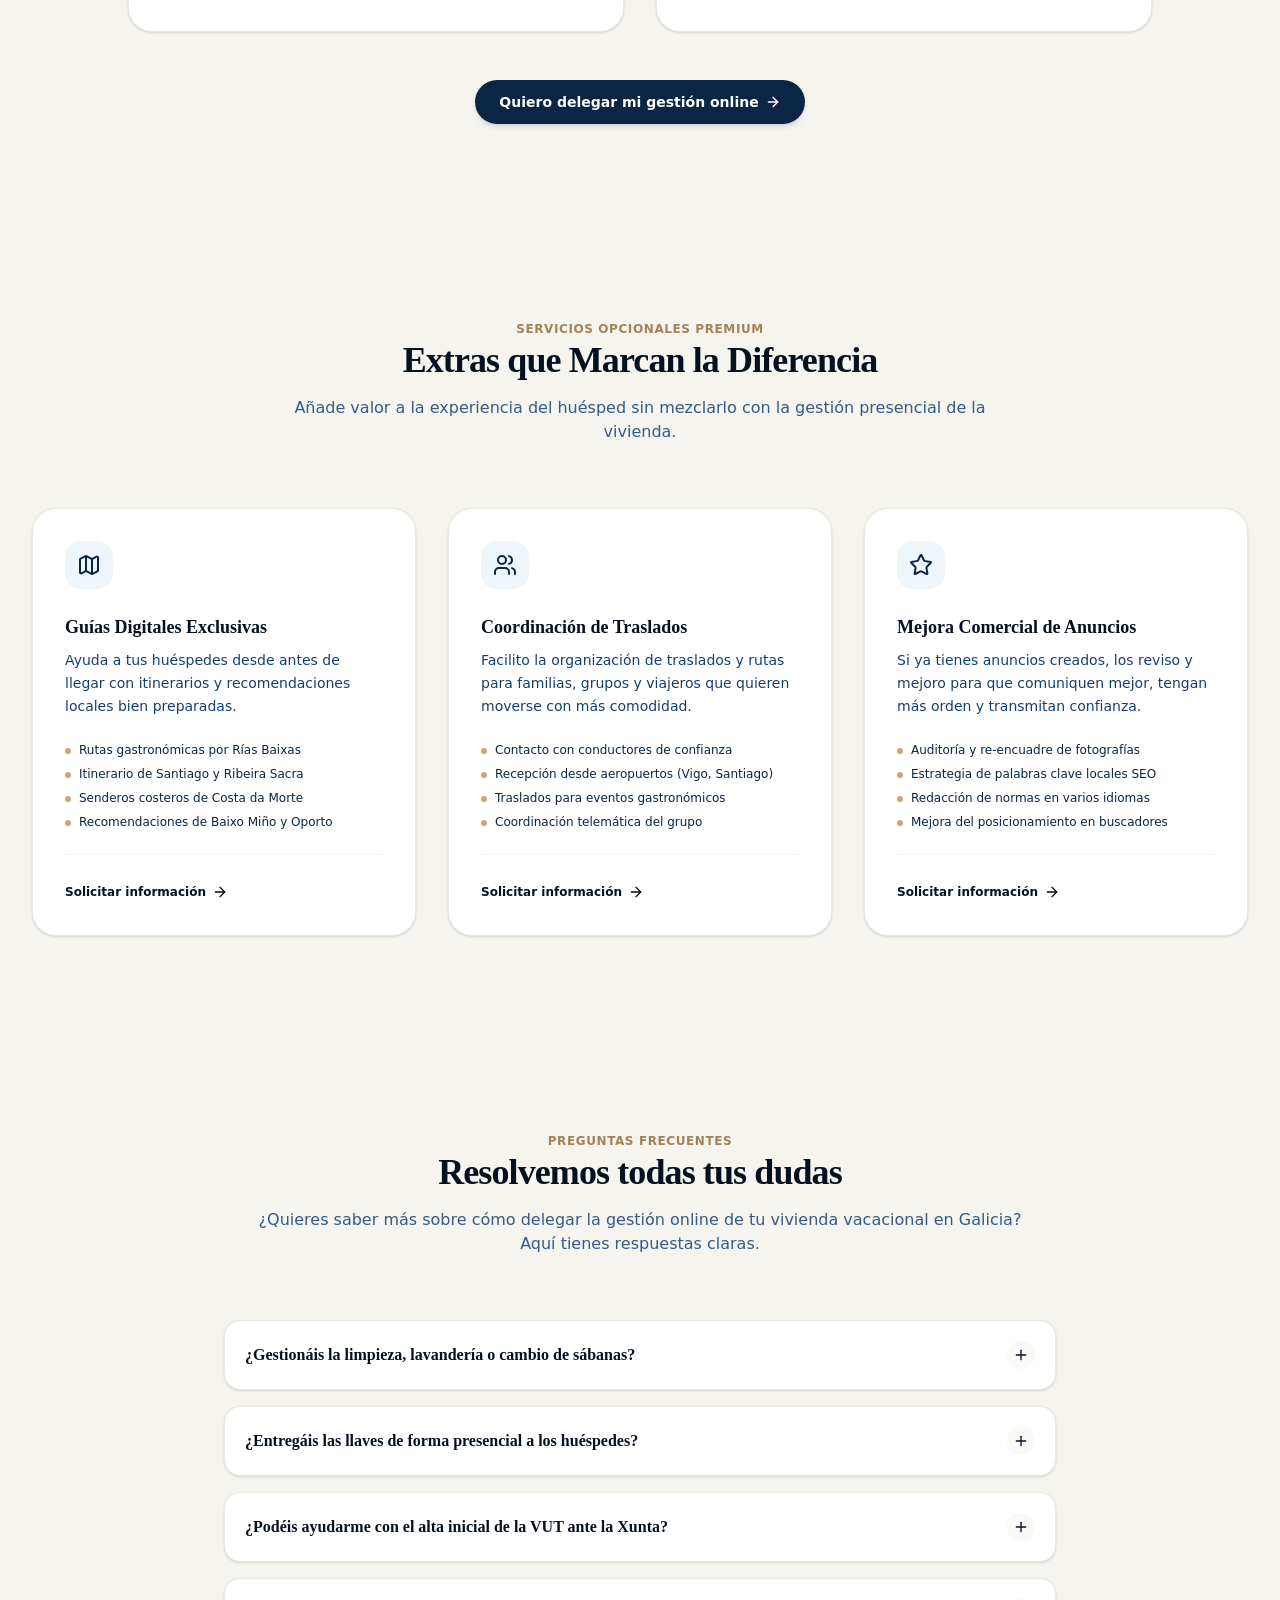
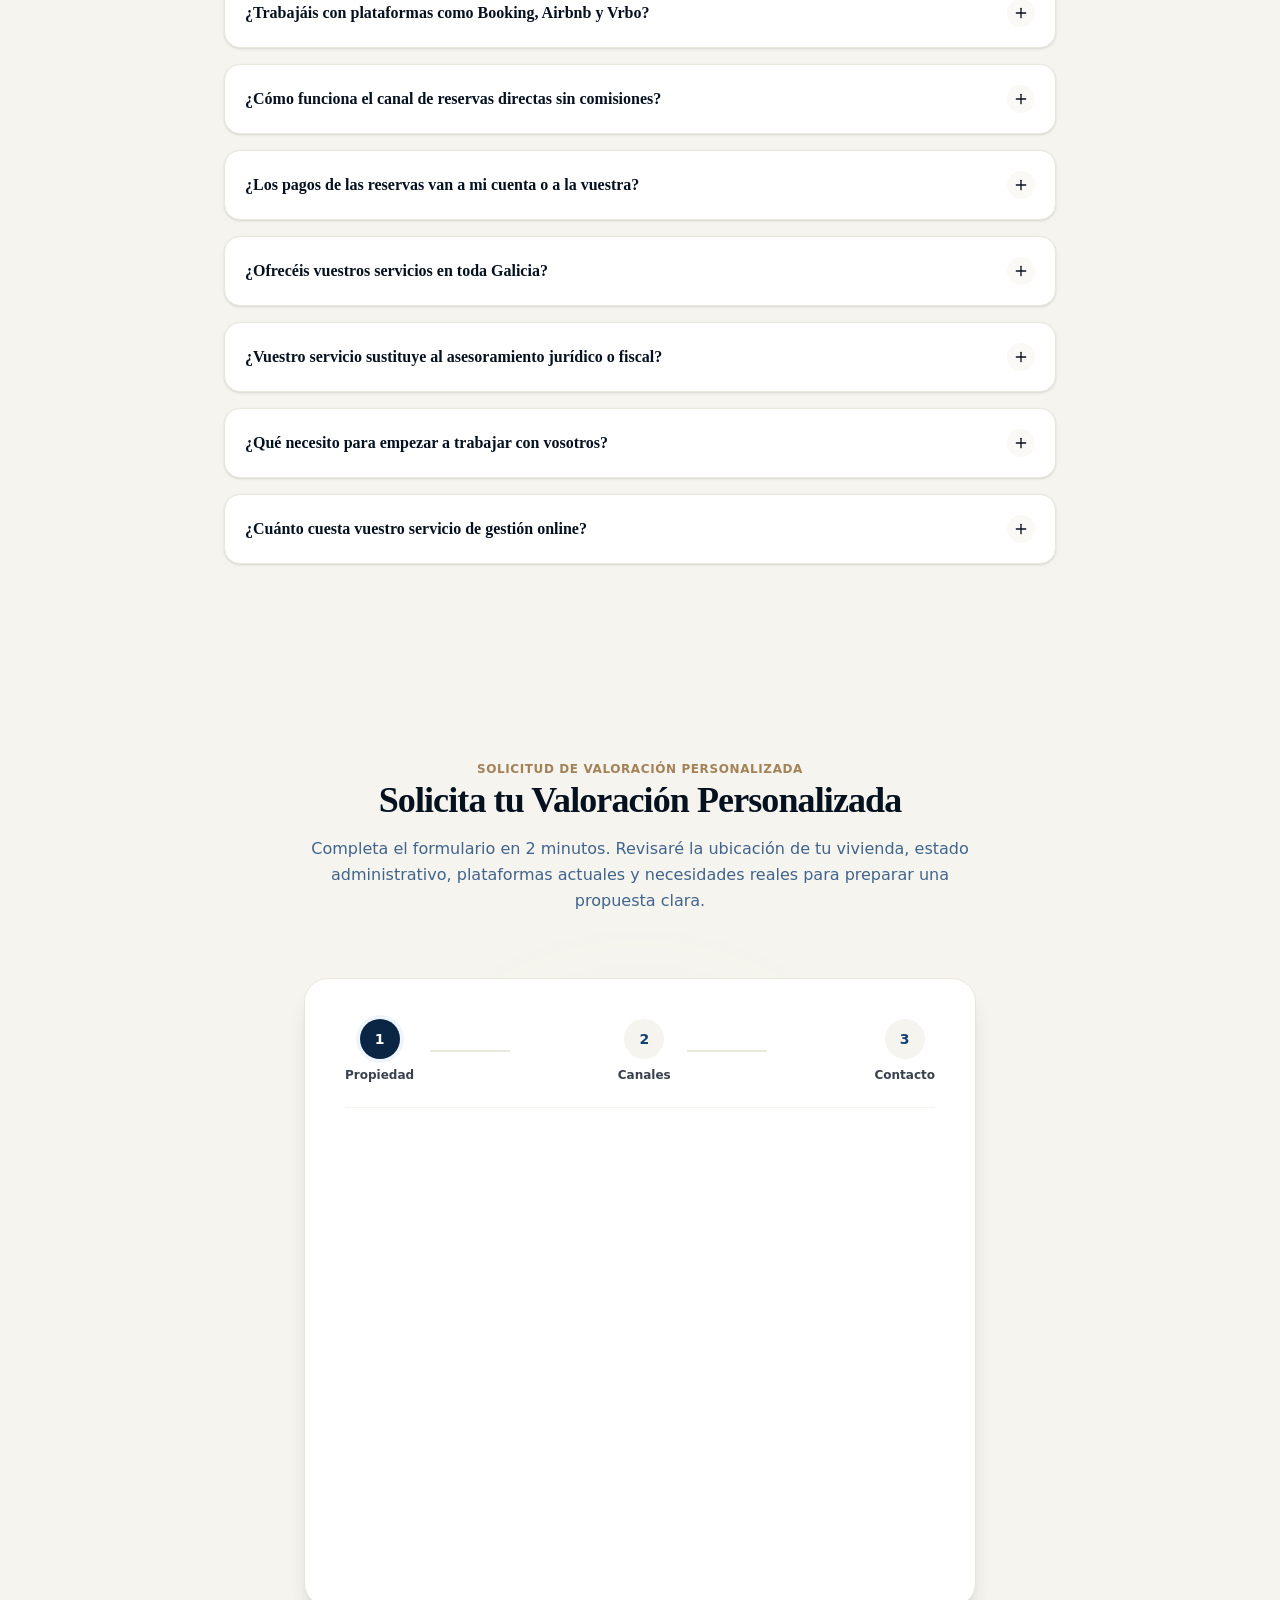
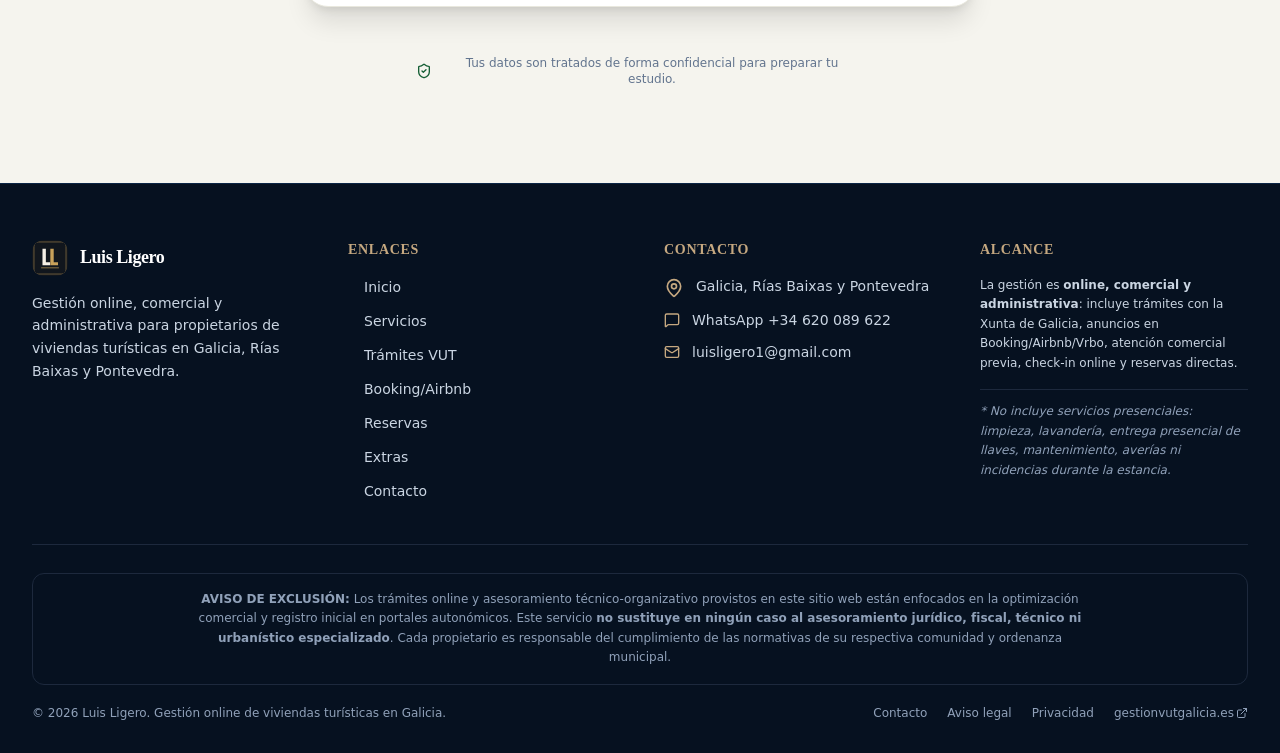
==== commit 5b9a9952: "Publicar nueva web de gestion viviendas turisticas" ====
--- a/index.html
+++ b/index.html
@@ -1,1055 +1 @@
-<!DOCTYPE html>
-<html lang="es">
-<head>
-  <meta charset="UTF-8">
-  <meta name="viewport" content="width=device-width, initial-scale=1.0">
-
-  <!-- CAMBIAR SEO: modifica el title y la description cuando tengas el nombre definitivo. -->
-  <title>Gestión online para viviendas turísticas en Galicia | Luis Ligero</title>
-  <meta name="description" content="Gestión online, comercial y administrativa para viviendas turísticas en Galicia. Alta VUT, trámites, Booking, Airbnb, Vrbo, reservas directas, precios, calendarios, check-in online y comunicación previa con huéspedes.">
-  <meta name="robots" content="index, follow">
-  <link rel="canonical" href="https://gestionvutgalicia.es/">
-  <meta property="og:type" content="website">
-  <meta property="og:title" content="Gestión online para viviendas turísticas en Galicia">
-  <meta property="og:description" content="Tramitación VUT, gestión online, atención comercial, Booking, Airbnb, Vrbo, reservas directas y comunicación previa con huéspedes en Galicia.">
-  <meta property="og:url" content="https://gestionvutgalicia.es/">
-  <meta property="og:image" content="https://gestionvutgalicia.es/assets/vivienda-turistica-galicia.png">
-
-  <link rel="preconnect" href="https://fonts.googleapis.com">
-  <link rel="preconnect" href="https://fonts.gstatic.com" crossorigin>
-  <link href="https://fonts.googleapis.com/css2?family=Fraunces:opsz,wght@9..144,600;9..144,700&family=Manrope:wght@400;500;600;700;800&display=swap" rel="stylesheet">
-  <link rel="stylesheet" href="styles.css?v=20260601-1">
-
-  <!-- CAMBIAR DATOS ESTRUCTURADOS: sustituye teléfono, correo, URL y dirección por tus datos reales. -->
-  <script type="application/ld+json">
-  {
-    "@context": "https://schema.org",
-    "@type": "ProfessionalService",
-    "name": "Luis Ligero Gestión Turística Online",
-    "description": "Gestión online, comercial y administrativa para viviendas turísticas en Galicia: alta VUT, anuncios, Booking, Airbnb, Vrbo, reservas directas, calendarios, precios, check-in online e información previa a la llegada.",
-    "areaServed": {
-      "@type": "AdministrativeArea",
-      "name": "Galicia"
-    },
-    "address": {
-      "@type": "PostalAddress",
-      "addressRegion": "Galicia",
-      "addressCountry": "ES"
-    },
-    "telephone": "+34620089622",
-    "email": "luisligero1@gmail.com",
-    "url": "https://gestionvutgalicia.es/",
-    "priceRange": "Presupuesto personalizado"
-  }
-  </script>
-  <script type="application/ld+json">
-  {
-    "@context": "https://schema.org",
-    "@type": "FAQPage",
-    "mainEntity": [
-      {
-        "@type": "Question",
-        "name": "¿Gestionas limpieza, lavandería o entrega presencial de llaves?",
-        "acceptedAnswer": {
-          "@type": "Answer",
-          "text": "No. El servicio se centra en la gestión online, comercial y administrativa hasta la llegada del huésped. La limpieza, lavandería, llaves, mantenimiento e incidencias presenciales corresponden al propietario."
-        }
-      },
-      {
-        "@type": "Question",
-        "name": "¿Puedes ayudar con el alta VUT en Galicia?",
-        "acceptedAnswer": {
-          "@type": "Answer",
-          "text": "Sí. Se puede ayudar a ordenar documentación, registros, alta VUT, REAT, NRUA, Turespazo, SES.Hospedajes y obligaciones online según el caso."
-        }
-      },
-      {
-        "@type": "Question",
-        "name": "¿Trabajas con Booking, Airbnb y Vrbo?",
-        "acceptedAnswer": {
-          "@type": "Answer",
-          "text": "Sí. El servicio puede incluir creación o mejora de anuncios, calendarios, condiciones, mensajes, precios, reservas directas y seguimiento comercial en Booking, Airbnb, Vrbo y web propia."
-        }
-      },
-      {
-        "@type": "Question",
-        "name": "¿Cuánto cuesta la gestión online de una vivienda turística?",
-        "acceptedAnswer": {
-          "@type": "Answer",
-          "text": "Se trabaja con presupuesto personalizado porque cada vivienda puede necesitar puesta en marcha, trámites, web, optimización o gestión continuada en distinto nivel."
-        }
-      }
-    ]
-  }
-  </script>
-</head>
-<body>
-  <!-- CAMBIAR CONTACTO: actualiza teléfono y correo también en script.js para botones y formulario. -->
-  <!-- CAMBIAR NOMBRE/LOGO: sustituye el texto de .brand-name y, si tienes logo, cambia el bloque .brand-mark por una imagen. -->
-  <header class="site-header" data-header>
-    <a class="brand" href="#inicio" aria-label="Ir al inicio">
-      <span class="brand-mark" aria-hidden="true"><img src="assets/logo-ll.svg" alt=""></span>
-      <span class="brand-name">
-        <span class="brand-full">
-          <span class="brand-main">Gestión online para viviendas turísticas</span>
-        </span>
-        <span class="brand-short">
-          <span class="brand-main">Gestión online viviendas</span>
-          <span class="brand-sub">turísticas en Galicia</span>
-        </span>
-      </span>
-    </a>
-
-    <button class="nav-toggle" type="button" aria-label="Abrir menú" aria-expanded="false" data-nav-toggle>
-      <span></span>
-      <span></span>
-      <span></span>
-    </button>
-
-    <nav class="main-nav" aria-label="Menú principal" data-nav>
-      <a href="#inicio">Inicio</a>
-      <a href="#que-hago">Qué hago</a>
-      <a href="#tramites">Trámites VUT</a>
-      <a href="#plataformas">Plataformas</a>
-      <a href="#servicios">Servicios</a>
-      <a href="#extras">Extras</a>
-      <a href="#como-trabajo">Cómo trabajo</a>
-      <a href="#contacto">Contacto</a>
-    </nav>
-
-    <a class="header-cta" href="https://wa.me/34620089622" target="_blank" rel="noopener" data-whatsapp-link>Hablar por WhatsApp</a>
-  </header>
-
-  <main>
-    <section class="hero section" id="inicio">
-      <div class="hero-heading reveal">
-        <p class="eyebrow">Gestión 100% online y administrativa en Galicia</p>
-        <h1>Gestiono la parte online de tu vivienda turística para que no vivas pendiente del móvil</h1>
-        <div class="hero-mobile-actions">
-          <a class="btn btn-primary" href="#contacto">Solicitar valoración</a>
-          <a class="btn btn-secondary" href="https://wa.me/34620089622" target="_blank" rel="noopener" data-whatsapp-link>WhatsApp</a>
-        </div>
-      </div>
-
-      <div class="hero-visual reveal" aria-label="Vivienda turística preparada para alquilar">
-        <img class="hero-property-image" src="assets/vivienda-turistica-galicia.png" alt="Interior luminoso de una vivienda turística preparada para huéspedes en Galicia">
-        <div class="hero-image-caption">
-          <span>Galicia / Rías Baixas</span>
-          <strong>Tu vivienda preparada, publicada y atendida hasta la llegada del huésped.</strong>
-        </div>
-      </div>
-
-      <div class="hero-details reveal">
-        <p class="hero-subtitle">Alta VUT, trámites, Booking, Airbnb, Vrbo, reservas directas y comunicación previa hasta la llegada del huésped.</p>
-        <p class="hero-copy">Ayudo a propietarios que quieren alquilar su vivienda turística sin perderse entre portales, trámites y mensajes. Ordeno la parte online, comercial y administrativa: Xunta de Galicia, anuncios, consultas, reservas, precios, calendarios, check-in online e información previa.</p>
-        <p class="hero-copy">Un servicio personal para viviendas en Rías Baixas, Pontevedra y Galicia: trato directo, seguimiento claro, informes y una gestión pensada para que mantengas el control sin estar pendiente cada día del móvil.</p>
-        <p class="hero-clarifier">No soy una plataforma de anuncios: te ayudo a gestionar las plataformas donde se alquila tu vivienda.</p>
-        <div class="hero-profile-card" aria-label="Presentación de Luis Ligero">
-          <img src="assets/foto-profesional.png" alt="Luis Ligero">
-          <div>
-            <strong>Luis Ligero</strong>
-            <span>Gestión online y administrativa para VUT en Galicia, con experiencia real gestionando Casa Abuela Julia en Poio.</span>
-          </div>
-        </div>
-        <div class="trust-strip" aria-label="Puntos clave del servicio">
-          <span>Trámites VUT</span>
-          <span>Booking / Airbnb / Vrbo</span>
-          <span>Check-in online</span>
-          <span>Informes al propietario</span>
-        </div>
-        <div class="hero-actions">
-          <a class="btn btn-primary" href="#contacto">Solicitar valoración personalizada</a>
-          <a class="btn btn-secondary" href="#limites">Ver qué incluye el servicio</a>
-        </div>
-        <div class="hero-quicklinks" aria-label="Accesos rápidos">
-          <a href="#tramites">Alta y trámites VUT</a>
-          <a href="#plataformas">Booking, Airbnb y Vrbo</a>
-          <a href="#limites">Hasta la llegada</a>
-        </div>
-      </div>
-    </section>
-
-    <section class="section promise-section">
-      <div class="promise-grid">
-        <article class="promise-item reveal">
-          <span>01</span>
-          <h2>Alta y orden</h2>
-          <p>Trámites, códigos, documentación y datos básicos preparados antes de publicar la vivienda.</p>
-        </article>
-        <article class="promise-item reveal">
-          <span>02</span>
-          <h2>Gestión online</h2>
-          <p>Anuncios, calendarios, mensajes y condiciones preparados para que la vivienda se presente mejor.</p>
-        </article>
-        <article class="promise-item reveal">
-          <span>03</span>
-          <h2>Control claro</h2>
-          <p>Reuniones, informes y mejoras para saber qué ocurre y qué conviene ajustar.</p>
-        </article>
-      </div>
-    </section>
-
-    <section class="section visual-story-section" aria-label="Gestión turística online en Galicia">
-      <div class="visual-story-grid">
-        <figure class="visual-card visual-card-large reveal">
-          <img src="assets/casa-turistica-rias-baixas.png" alt="Vivienda turística con piscina preparada para alquiler vacacional">
-          <figcaption>
-            <span>Vivienda turística</span>
-            <strong>Una imagen cuidada ayuda a transmitir confianza desde el primer contacto.</strong>
-          </figcaption>
-        </figure>
-        <figure class="visual-card reveal">
-          <img src="assets/gestion-online-dashboard.png" alt="Portátil con gestión de reservas y calendario online">
-          <figcaption>
-            <span>Gestión online</span>
-            <strong>Plataformas, mensajes, calendario y seguimiento diario.</strong>
-          </figcaption>
-        </figure>
-        <figure class="visual-card reveal">
-          <img src="assets/galicia-rias-baixas-vista.jpg" alt="Vista de las Rías Baixas en Galicia">
-          <figcaption>
-            <span>Conocimiento local</span>
-            <strong>Rías Baixas, Pontevedra y Galicia como contexto real del servicio.</strong>
-          </figcaption>
-        </figure>
-      </div>
-    </section>
-
-    <section class="section problem-section" id="problema">
-      <div class="section-heading reveal">
-        <p class="eyebrow">El punto de partida</p>
-        <h2>Ser anfitrión en Galicia puede acabar costando mucho tiempo libre</h2>
-        <p>Publicar una vivienda parece sencillo, pero la gestión real empieza después: consultas a cualquier hora, precios por temporada, calendarios, reservas, documentación, check-in online, datos de huéspedes y comunicación previa. Ahí es donde te ayudo a poner orden.</p>
-      </div>
-      <div class="problem-layout">
-        <div class="problem-list">
-        <article class="problem-item reveal" data-problem-card>
-          <button class="problem-card-button" type="button" aria-expanded="false">
-            <span class="problem-tag tag-start">Inicio</span>
-            <span><strong>No sabes por dónde empezar</strong><small>Alta, documentación y primeros pasos.</small></span>
-            <span class="problem-plus" aria-hidden="true">+</span>
-          </button>
-          <p class="problem-detail">Te oriento con los primeros pasos: qué revisar, qué preparar y cómo ordenar la parte administrativa antes de publicar.</p>
-        </article>
-        <article class="problem-item reveal" data-problem-card>
-          <button class="problem-card-button" type="button" aria-expanded="false">
-            <span class="problem-tag tag-message">Mensajes</span>
-            <span><strong>No quieres responder mensajes a deshoras</strong><small>Atención comercial y seguimiento.</small></span>
-            <span class="problem-plus" aria-hidden="true">+</span>
-          </button>
-          <p class="problem-detail">Atiendo consultas, resuelvo dudas, explico condiciones y hago seguimiento de personas interesadas para que la comunicación no dependa de que estés mirando el móvil.</p>
-        </article>
-        <article class="problem-item reveal" data-problem-card>
-          <button class="problem-card-button" type="button" aria-expanded="false">
-            <span class="problem-platforms">
-              <img src="assets/booking-logo.svg" alt="Booking.com">
-              <img src="assets/airbnb-logo.svg" alt="Airbnb">
-              <span class="platform-wordmark">Vrbo</span>
-            </span>
-            <span><strong>Te pierdes con Booking, Airbnb o Vrbo</strong><small>Anuncios, disponibilidad y condiciones.</small></span>
-            <span class="problem-plus" aria-hidden="true">+</span>
-          </button>
-          <p class="problem-detail">Ordeno anuncios, condiciones, disponibilidad, mensajes y reservas para que Booking, Airbnb, Vrbo y la web propia trabajen con una estrategia clara.</p>
-        </article>
-        <article class="problem-item reveal" data-problem-card>
-          <button class="problem-card-button" type="button" aria-expanded="false">
-            <span class="problem-tag tag-price">Precios</span>
-            <span><strong>No sabes qué precios poner</strong><small>Temporadas, mínimos y ajustes.</small></span>
-            <span class="problem-plus" aria-hidden="true">+</span>
-          </button>
-          <p class="problem-detail">Reviso temporadas, mínimos, descuentos permitidos y contexto de la zona para que el precio tenga sentido según vivienda, fechas y demanda.</p>
-        </article>
-        <article class="problem-item reveal" data-problem-card>
-          <button class="problem-card-button" type="button" aria-expanded="false">
-            <span class="problem-tag tag-web">Web</span>
-            <span><strong>No tienes una web propia</strong><small>Imagen profesional y reservas directas.</small></span>
-            <span class="problem-plus" aria-hidden="true">+</span>
-          </button>
-          <p class="problem-detail">Puedo ayudarte a tener una página sencilla, profesional y preparada para recibir consultas o reservas directas por WhatsApp y correo.</p>
-        </article>
-        <article class="problem-item reveal" data-problem-card>
-          <button class="problem-card-button" type="button" aria-expanded="false">
-            <span class="problem-tag tag-mobile">Móvil</span>
-            <span><strong>No quieres estar pendiente del móvil todo el día</strong><small>Comunicación previa centralizada.</small></span>
-            <span class="problem-plus" aria-hidden="true">+</span>
-          </button>
-          <p class="problem-detail">Centralizo la comunicación previa para que el propietario reciba la información importante sin vivir pegado a las notificaciones.</p>
-        </article>
-        <article class="problem-item reveal" data-problem-card>
-          <button class="problem-card-button" type="button" aria-expanded="false">
-            <span class="problem-tag tag-order">Orden</span>
-            <span><strong>Quieres alquilar con más orden y mejor imagen</strong><small>Textos, respuestas y proceso de reserva.</small></span>
-            <span class="problem-plus" aria-hidden="true">+</span>
-          </button>
-          <p class="problem-detail">Mejoro textos, presentación, respuestas y proceso de reserva para transmitir confianza desde el primer contacto.</p>
-        </article>
-        </div>
-        <aside class="problem-summary reveal">
-          <span>Online y comercial</span>
-          <strong>De la primera consulta a la llegada del huésped.</strong>
-          <p>Sin mezclarlo con limpieza, llaves, averías ni atención presencial.</p>
-          <a href="#limites">Ver alcance del servicio</a>
-        </aside>
-      </div>
-    </section>
-
-    <section class="section split-section" id="que-hago">
-      <div class="section-heading reveal">
-        <p class="eyebrow">Qué hago</p>
-        <h2>Tu vivienda, más ordenada administrativamente y mejor atendida online</h2>
-        <p>Me encargo de la parte que más carga genera antes de la llegada: trámites online, anuncios, calendarios, precios, atención comercial, consultas, reservas, mensajes, check-in online e información previa. Tú sigues teniendo el control de la vivienda, pero con una gestión más clara.</p>
-      </div>
-      <div class="work-scope-grid reveal">
-        <article class="work-scope-card">
-          <span>01</span>
-          <h3>Alta y parte administrativa</h3>
-          <ul>
-            <li>Alta y preparación administrativa inicial de la VUT</li>
-            <li>Apoyo con Xunta de Galicia, Turismo de Galicia y Turespazo</li>
-            <li>Seguimiento de códigos y registros necesarios para publicar</li>
-          </ul>
-        </article>
-        <article class="work-scope-card">
-          <span>02</span>
-          <h3>Anuncios, plataformas y precios</h3>
-          <ul>
-            <li>Creación o mejora de anuncios en Booking, Airbnb y Vrbo</li>
-            <li>Revisión de textos, fotos y condiciones</li>
-            <li>Organización de calendarios y disponibilidad</li>
-            <li>Revisión de precios y temporadas</li>
-          </ul>
-        </article>
-        <article class="work-scope-card">
-          <span>03</span>
-          <h3>Atención comercial previa</h3>
-          <ul>
-            <li>Atención online a posibles huéspedes</li>
-            <li>Respuesta a consultas antes de reservar</li>
-            <li>Explicación de precios, normas y condiciones</li>
-            <li>Seguimiento de clientes interesados</li>
-          </ul>
-        </article>
-        <article class="work-scope-card">
-          <span>04</span>
-          <h3>Llegada y reservas directas</h3>
-          <ul>
-            <li>Preparación de mensajes tipo</li>
-            <li>Envío de información previa a la llegada</li>
-            <li>Coordinación del check-in online</li>
-            <li>Apoyo para conseguir reservas directas</li>
-            <li>Mejora de la imagen online del alojamiento</li>
-          </ul>
-        </article>
-      </div>
-    </section>
-
-    <section class="section authority-section">
-      <div class="authority-panel reveal">
-        <div>
-          <p class="eyebrow">Diagnóstico inicial</p>
-          <h2>Antes de publicar o tocar precios, conviene saber en qué punto está la vivienda</h2>
-          <p>Reviso la situación real: documentación, estado del alta, plataformas activas, calidad del anuncio, calendario, condiciones de reserva, mensajes, fotos, posibilidades de reservas directas y obligaciones online. Con eso preparo una propuesta concreta, sin paquetes innecesarios.</p>
-        </div>
-        <ul class="authority-checks" aria-label="Puntos que se revisan en la valoración">
-          <li>Estado legal y administrativo</li>
-          <li>Booking, Airbnb, Vrbo y web propia</li>
-          <li>Precios, temporadas y descuentos</li>
-          <li>Mensajes y comunicación previa</li>
-          <li>Check-in online y datos de huéspedes</li>
-          <li>Mejoras de imagen y reservas directas</li>
-        </ul>
-      </div>
-    </section>
-
-    <section class="section admin-section" id="tramites">
-      <div class="admin-panel reveal">
-        <div class="section-heading">
-          <p class="eyebrow">Tramitación VUT y obligaciones online</p>
-          <h2>También te ayudo con la parte administrativa de la vivienda turística</h2>
-          <p>Antes de publicar una vivienda turística no basta con subir fotos. Hay que ordenar documentación, registros, comunicaciones y cierres periódicos. Según la información que me facilites, te ayudo a preparar y seguir estos puntos para que sepas qué hay que presentar, dónde y cuándo.</p>
-        </div>
-        <div class="admin-visual">
-          <img src="assets/gestion-online-dashboard.png" alt="Mesa de trabajo con portátil, calendario online y gestión documental">
-          <div class="admin-visual-card">
-            <span>Trámites online</span>
-            <strong>Alta, registros y comunicaciones periódicas bajo control</strong>
-          </div>
-          <ul class="admin-tags" aria-label="Trámites destacados">
-            <li>REAT</li>
-            <li>NRUA</li>
-            <li>SES.Hospedajes</li>
-            <li>Turespazo</li>
-          </ul>
-        </div>
-        <div class="admin-steps">
-          <details class="admin-step">
-            <summary><span>01</span><strong>Informe de compatibilidad urbanística</strong></summary>
-            <p>Primer paso a solicitar en el ayuntamiento para comprobar si la vivienda puede destinarse a uso turístico.</p>
-          </details>
-          <details class="admin-step">
-            <summary><span>02</span><strong>Autorización de la comunidad de propietarios</strong></summary>
-            <p>Para altas iniciadas después del 3 de abril de 2025, revisión del acta de junta y del acuerdo que debe inscribirse en el Registro de la Propiedad para ser efectivo.</p>
-          </details>
-          <details class="admin-step">
-            <summary><span>03</span><strong>Pago de tasas y registro en el REAT</strong></summary>
-            <p>Preparación de la tasa autonómica, Declaración Responsable Anexo V ante la Xunta de Galicia y seguimiento del número oficial VUT.</p>
-          </details>
-          <details class="admin-step">
-            <summary><span>04</span><strong>Obtención del NRUA</strong></summary>
-            <p>Solicitud del número nacional en la Ventanilla Única Digital, vinculado al Código Registral Único, para poder publicarlo en plataformas.</p>
-          </details>
-          <details class="admin-step">
-            <summary><span>05</span><strong>Alta en SES.Hospedajes</strong></summary>
-            <p>Alta y organización del sistema para comunicar los datos de huéspedes mayores de 14 años en el plazo correspondiente desde su llegada.</p>
-          </details>
-          <details class="admin-step">
-            <summary><span>06</span><strong>Turespazo y sistema TIER</strong></summary>
-            <p>Alta en la extranet de la Xunta, acceso con signatura y preparación de la comunicación estadística de ocupación.</p>
-          </details>
-          <details class="admin-step">
-            <summary><span>07</span><strong>Check-in online con OCR y firma digital</strong></summary>
-            <p>Coordinación de un proceso online para que el huésped escanee su documento y firme digitalmente el parte de entrada.</p>
-          </details>
-          <details class="admin-step">
-            <summary><span>08</span><strong>Cierre trimestral de ocupación</strong></summary>
-            <p>Seguimiento de los cierres en Turespazo en abril, julio, octubre y enero, según el trimestre correspondiente.</p>
-          </details>
-          <details class="admin-step">
-            <summary><span>09</span><strong>Equipamiento físico y placa VT</strong></summary>
-            <p>Recordatorio de elementos físicos que debe controlar el propietario, como placa VT, extintor, calefacción cuando corresponda y hojas de reclamaciones.</p>
-          </details>
-          <details class="admin-step">
-            <summary><span>10</span><strong>Informe anual ante Registradores</strong></summary>
-            <p>Seguimiento del modelo informativo electrónico anual indicado para mantener vigente el NRUA, siempre con los datos facilitados por el propietario.</p>
-          </details>
-        </div>
-        <p class="admin-disclaimer">Este servicio se centra en la preparación, seguimiento y presentación online de trámites relacionados con la vivienda turística. No sustituye el asesoramiento jurídico, fiscal, técnico o urbanístico cuando sea necesario.</p>
-      </div>
-    </section>
-
-    <section class="section limits-section" id="limites">
-      <div class="section-heading reveal">
-        <p class="eyebrow">Alcance del servicio</p>
-        <h2>Dónde empieza y dónde termina mi servicio</h2>
-      </div>
-      <div class="limits-grid">
-        <article class="limit-card included reveal">
-          <h3>Incluido</h3>
-          <ul>
-            <li>Gestión online</li>
-            <li>Plataformas</li>
-            <li>Consultas de clientes</li>
-            <li>Comunicación previa</li>
-            <li>Calendarios</li>
-            <li>Precios</li>
-            <li>Reservas</li>
-            <li>Check-in online</li>
-            <li>Información antes de la llegada</li>
-          </ul>
-        </article>
-        <article class="limit-card excluded reveal">
-          <h3>No incluido</h3>
-          <ul>
-            <li>Limpieza</li>
-            <li>Lavandería</li>
-            <li>Entrega presencial de llaves</li>
-            <li>Mantenimiento</li>
-            <li>Averías</li>
-            <li>Incidencias durante la estancia</li>
-            <li>Revisión posterior de la vivienda</li>
-            <li>Atención presencial</li>
-          </ul>
-        </article>
-      </div>
-      <p class="scope-note reveal">Mi servicio cubre la parte online hasta la llegada del huésped. La gestión presencial de la vivienda corresponde siempre al propietario.</p>
-    </section>
-
-    <section class="section platforms-section" id="plataformas">
-      <div class="section-heading reveal">
-        <p class="eyebrow">Plataformas y reservas directas</p>
-        <h2>Tu vivienda no necesita estar en más sitios, necesita estar mejor gestionada</h2>
-        <p>Booking, Airbnb, Vrbo y una web propia pueden trabajar juntos si hay calendario, precios, condiciones, mensajes y disponibilidad bien ordenados. El objetivo es mejorar la presentación online, evitar errores y acompañar mejor al huésped antes de llegar.</p>
-      </div>
-      <div class="platforms-layout">
-        <figure class="platforms-visual reveal">
-          <img src="assets/gestion-online-dashboard.png" alt="Panel de gestión online con calendario, reservas y métricas">
-          <figcaption>
-            <span>Canales conectados</span>
-            <strong>Calendarios, precios, mensajes y reservas con una operativa clara.</strong>
-          </figcaption>
-        </figure>
-        <div class="platforms-grid">
-          <article class="platform-card reveal">
-            <span class="platform-logo-wrap"><img src="assets/booking-logo.svg" alt="Booking.com"></span>
-            <h3>Booking</h3>
-            <p>Revisión de anuncio, condiciones, disponibilidad, precios, mensajes tipo y reputación online.</p>
-          </article>
-          <article class="platform-card reveal">
-            <span class="platform-logo-wrap"><img src="assets/airbnb-logo.svg" alt="Airbnb"></span>
-            <h3>Airbnb</h3>
-            <p>Optimización de textos, normas, calendario, comunicación previa y coherencia con otros canales.</p>
-          </article>
-          <article class="platform-card reveal">
-            <span class="platform-logo-wrap platform-word">Vrbo</span>
-            <h3>Vrbo</h3>
-            <p>Apoyo para viviendas que encajan con familias, estancias vacacionales y canales adicionales.</p>
-          </article>
-          <article class="platform-card reveal">
-            <span class="platform-logo-wrap platform-word">Web</span>
-            <h3>Reservas directas</h3>
-            <p>Web propia, WhatsApp, correo, formulario y medios de pago directos al propietario cuando encaje.</p>
-          </article>
-        </div>
-      </div>
-      <div class="reservation-note reveal">
-        <strong>Operativa transparente:</strong>
-        <span>los cobros de reservas directas pueden configurarse para ir directamente al propietario mediante transferencia, Stripe, PayPal Business u otro método acordado.</span>
-      </div>
-    </section>
-
-    <section class="section services-section" id="servicios">
-      <div class="section-heading reveal">
-        <p class="eyebrow">Servicios</p>
-        <h2>Modalidades de servicio según el punto en el que esté tu vivienda</h2>
-        <p>No todos los propietarios necesitan lo mismo. Algunas viviendas están sin dar de alta, otras ya están en Booking o Airbnb, y otras necesitan una gestión continuada para que plataformas, consultas, reservas directas y obligaciones online estén al día.</p>
-      </div>
-      <div class="service-intro reveal">
-        <figure class="section-image-card">
-          <img src="assets/gestion-online-dashboard.png" alt="Portátil con calendario, reservas y mensajes de una vivienda turística">
-          <figcaption>
-            <span>Gestión continuada</span>
-            <strong>Plataformas, mensajes, calendario, precios y reservas directas siempre al día.</strong>
-          </figcaption>
-        </figure>
-        <div class="service-intro-panel">
-          <p class="eyebrow">De apoyo puntual a gestión completa</p>
-          <h3>Tú eliges cuánto quieres delegar</h3>
-          <p>Puedo ayudarte solo con la puesta en marcha o asumir una gestión más completa: revisar plataformas, atender consultas, acompañar al huésped antes de llegar, mantener la web actualizada y llevar el seguimiento administrativo online.</p>
-          <p class="service-intro-note">La parte presencial de limpieza, llaves, mantenimiento e incidencias en la vivienda sigue correspondiendo al propietario.</p>
-        </div>
-      </div>
-      <div class="services-grid">
-        <article class="service-card reveal">
-          <span class="service-number">01</span>
-          <h3>Alta y puesta en marcha VUT</h3>
-          <p>Para propietarios que quieren empezar desde cero y necesitan ordenar la parte administrativa y comercial antes de publicar.</p>
-          <ul>
-            <li>Orientación inicial sobre trámites VUT</li>
-            <li>Alta o revisión administrativa inicial</li>
-            <li>Preparación de anuncios</li>
-            <li>Textos comerciales</li>
-            <li>Recomendaciones de fotos</li>
-            <li>Configuración inicial de plataformas</li>
-            <li>Calendario y disponibilidad</li>
-            <li>Mensajes tipo</li>
-            <li>Proceso de reserva</li>
-          </ul>
-        </article>
-        <article class="service-card reveal">
-          <span class="service-number">02</span>
-          <h3>Optimización y reservas directas</h3>
-          <p>Para viviendas ya publicadas que quieren mejorar su imagen, depender menos de plataformas y captar consultas propias.</p>
-          <ul>
-            <li>Revisión de Booking, Airbnb y Vrbo</li>
-            <li>Mejora de textos, fotos y condiciones</li>
-            <li>Revisión de precios y temporadas</li>
-            <li>Web básica o estática si encaja</li>
-            <li>Formulario, WhatsApp y correo</li>
-            <li>PayPal Business, Stripe o enlaces de pago</li>
-            <li>Operativa de cobros directa al propietario</li>
-            <li>Informe con mejoras concretas</li>
-          </ul>
-        </article>
-        <article class="service-card reveal">
-          <span class="service-number">03</span>
-          <h3>Gestión online continuada</h3>
-          <p>Para propietarios que quieren delegar mensajes, precios, calendarios, información previa, plataformas y seguimiento comercial.</p>
-          <ul>
-            <li>Atención comercial a consultas</li>
-            <li>Seguimiento de huéspedes antes de la llegada</li>
-            <li>Gestión de mensajes en plataformas y web</li>
-            <li>Revisión de calendarios y disponibilidad</li>
-            <li>Ajustes de precios y temporadas</li>
-            <li>Información previa, guías y recomendaciones</li>
-            <li>Check-in online y mensajes tipo</li>
-            <li>Reuniones e informe al propietario</li>
-          </ul>
-        </article>
-        <article class="service-card service-card-featured reveal">
-          <span class="service-number">04</span>
-          <h3>Gestión integral online y administrativa</h3>
-          <p>Para propietarios que quieren que alguien lleve el conjunto online: trámites, plataformas, reservas, comunicación, web y obligaciones periódicas.</p>
-          <ul>
-            <li>Todo lo incluido en la gestión continuada</li>
-            <li>Web propia y plataformas actualizadas</li>
-            <li>Reservas directas y medios de pago</li>
-            <li>SES.Hospedajes y obligaciones online</li>
-            <li>Turespazo, TIER y cierres trimestrales</li>
-            <li>Seguimiento de NRUA e informe anual</li>
-            <li>Coordinación documental con el propietario</li>
-            <li>Informes, reuniones y mejoras periódicas</li>
-          </ul>
-        </article>
-      </div>
-    </section>
-
-    <section class="section delegation-section">
-      <div class="delegation-panel reveal">
-        <div>
-          <p class="eyebrow">Qué puedes delegar</p>
-          <h2>Dejas en mis manos la parte que más tiempo consume antes de la llegada</h2>
-          <p>Si decides contratar una gestión más completa, puedo llevar la web, las plataformas, los mensajes, la información previa, el check-in online, el seguimiento administrativo y las reuniones de control contigo. El propietario mantiene la decisión final y recibe información clara de lo que ocurre.</p>
-        </div>
-        <div class="delegation-list" aria-label="Áreas de gestión delegable">
-          <span>Plataformas turísticas</span>
-          <span>Reservas directas</span>
-          <span>Mensajes y consultas</span>
-          <span>Web actualizada</span>
-          <span>Check-in online</span>
-          <span>Informes al propietario</span>
-        </div>
-      </div>
-    </section>
-
-    <section class="section pricing-section" id="precio">
-      <div class="pricing-panel reveal">
-        <p class="eyebrow">Presupuesto personalizado</p>
-        <h2>Una propuesta clara, sin paquetes innecesarios</h2>
-        <p>Cada vivienda turística está en un punto distinto. Primero reviso tu caso y separo claramente lo que necesitas: alta VUT, trámites, web, plataformas, reservas directas o gestión online continuada.</p>
-        <p>La puesta en marcha, la web y los trámites iniciales se valoran aparte. Si después necesitas gestión continuada, definimos qué incluye, cómo se hará el seguimiento y qué información recibirás como propietario.</p>
-        <p>También puedo ayudarte a preparar reservas directas con formulario, WhatsApp, correo, enlaces de pago, PayPal Business, Stripe o transferencia, con una operativa transparente para que los pagos vayan directamente al propietario.</p>
-        <p>La normativa puede cambiar según el municipio y la situación de la vivienda, por eso reviso cada caso antes de plantear una propuesta.</p>
-        <a class="btn btn-primary" href="#contacto">Solicitar valoración personalizada</a>
-      </div>
-    </section>
-
-    <section class="section owner-benefits-section" id="beneficios">
-      <div class="section-heading reveal">
-        <p class="eyebrow">Qué ganas como propietario</p>
-        <h2>Más control, menos carga diaria y una gestión más profesional</h2>
-        <p>La idea no es que pierdas el control de tu vivienda, sino que tengas la parte online mejor atendida y más ordenada. Tú decides el alcance, yo mantengo la gestión al día y te informo de lo importante.</p>
-      </div>
-      <div class="owner-benefits-grid">
-        <article class="owner-benefit reveal">
-          <span>01</span>
-          <h3>Ahorras tiempo real</h3>
-          <p>Dejas de estar pendiente cada día de mensajes, calendarios, dudas de huéspedes y plataformas.</p>
-        </article>
-        <article class="owner-benefit reveal">
-          <span>02</span>
-          <h3>Mejor atención antes de la llegada</h3>
-          <p>El huésped recibe respuestas claras, información previa, indicaciones y acompañamiento hasta entrar en la vivienda.</p>
-        </article>
-        <article class="owner-benefit reveal">
-          <span>03</span>
-          <h3>Plataformas bajo control</h3>
-          <p>Booking, Airbnb, Vrbo, web propia, precios, temporadas, disponibilidad y reservas directas con seguimiento.</p>
-        </article>
-        <article class="owner-benefit reveal">
-          <span>04</span>
-          <h3>Seguimiento transparente</h3>
-          <p>Reuniones, informes y avisos para que sepas qué se está haciendo, qué reservas entran y qué conviene mejorar.</p>
-        </article>
-      </div>
-    </section>
-
-    <section class="section extras-section" id="extras">
-      <div class="section-heading reveal">
-        <p class="eyebrow">Servicios adicionales a medida</p>
-        <h2>Extras opcionales para propietarios y huéspedes</h2>
-        <p>Además de la gestión online de la vivienda, puedo preparar servicios complementarios para mejorar la experiencia del huésped y facilitar el trabajo del propietario. Se valoran aparte según fechas, zona, número de personas y necesidades reales.</p>
-      </div>
-      <div class="extras-layout">
-        <figure class="extras-visual reveal">
-          <img src="assets/rias-baixas-poio.jpg" alt="Vista de la ría de Pontevedra en Galicia">
-          <figcaption>
-            <span>Galicia y norte de Portugal</span>
-            <strong>Información, rutas, excursiones y traslados organizados antes de la llegada.</strong>
-          </figcaption>
-        </figure>
-        <div class="extras-list reveal">
-          <details class="extra-item" open>
-            <summary>
-              <span>01</span>
-              <strong>Check-in y check-out online</strong>
-            </summary>
-            <p>Preparo el proceso para que el huésped reciba enlaces, instrucciones, recordatorios y documentación necesaria. Todo se gestiona online: sin entrega presencial de llaves ni asistencia física en la vivienda.</p>
-          </details>
-          <details class="extra-item">
-            <summary>
-              <span>02</span>
-              <strong>Guías e información previa</strong>
-            </summary>
-            <p>Mensajes, normas, indicaciones de llegada, aparcamiento, restaurantes, playas, miradores y recomendaciones adaptadas al tipo de huésped o grupo.</p>
-          </details>
-          <details class="extra-item">
-            <summary>
-              <span>03</span>
-              <strong>Rutas y excursiones para huéspedes</strong>
-            </summary>
-            <p>Organización de rutas por Galicia y norte de Portugal: Rías Baixas, Santiago, Costa da Morte, Ribeira Sacra, Baixo Miño, Oporto u otros recorridos según el grupo y las fechas.</p>
-          </details>
-          <details class="extra-item">
-            <summary>
-              <span>04</span>
-              <strong>Traslados para grupos</strong>
-            </summary>
-            <p>Coordinación de traslados desde aeropuertos, estaciones u otros puntos de llegada para grupos. Se valora según número de personas, recorrido, horarios y disponibilidad.</p>
-          </details>
-          <details class="extra-item">
-            <summary>
-              <span>05</span>
-              <strong>Promoción y mejora comercial</strong>
-            </summary>
-            <p>Actualización de precios, revisión de anuncios, textos, fotos, condiciones, web propia, reservas directas y acciones concretas para presentar mejor la vivienda online.</p>
-          </details>
-        </div>
-      </div>
-      <p class="extras-note reveal">Estos extras son opcionales y no sustituyen la limpieza, mantenimiento, entrega presencial de llaves ni gestión de incidencias en la vivienda.</p>
-    </section>
-
-    <section class="section why-section" id="por-que">
-      <div class="section-heading reveal">
-        <p class="eyebrow">Por qué trabajar conmigo</p>
-        <h2>Trato directo, método y seguimiento profesional</h2>
-        <p>Trabajo de forma cercana y personalizada, pero con una gestión ordenada: revisamos el caso, definimos qué se hace, mantengo informado al propietario y propongo mejoras cuando la vivienda lo necesita. Conozco especialmente Rías Baixas, Pontevedra y el contexto turístico de Galicia.</p>
-      </div>
-      <div class="why-layout">
-        <figure class="why-visual reveal">
-          <img src="assets/rias-baixas-poio.jpg" alt="Vista de la ría de Pontevedra y las Rías Baixas">
-          <figcaption>
-            <span>Conocimiento local</span>
-            <strong>Rías Baixas, Pontevedra y Galicia como contexto real de trabajo.</strong>
-          </figcaption>
-        </figure>
-        <div class="why-grid">
-          <article class="why-card reveal">
-            <h3>Trato directo</h3>
-            <p>Hablas conmigo desde el primer momento, con reuniones claras cuando haga falta.</p>
-          </article>
-          <article class="why-card reveal">
-            <h3>Criterio profesional</h3>
-            <p>Anuncios, precios, calendarios y comunicación previa revisados con orden.</p>
-          </article>
-          <article class="why-card reveal">
-            <h3>Seguimiento real</h3>
-            <p>Reservas, cambios realizados, incidencias relevantes y mejoras recomendadas.</p>
-          </article>
-          <article class="why-card reveal">
-            <h3>Servicio ajustado</h3>
-            <p>Una propuesta adaptada a lo que necesitas, sin paquetes cerrados.</p>
-          </article>
-        </div>
-      </div>
-    </section>
-
-    <section class="section process-section" id="como-trabajo">
-      <div class="section-heading reveal">
-        <p class="eyebrow">Cómo trabajo</p>
-        <h2>Una forma de trabajar sencilla, clara y sin ruido</h2>
-      </div>
-      <div class="process-list">
-        <article class="process-step reveal">
-          <span>1</span>
-          <h3>Analizo tu caso</h3>
-          <p>Reviso dónde está la vivienda, si ya está publicada, qué plataformas usas y qué necesitas.</p>
-        </article>
-        <article class="process-step reveal">
-          <span>2</span>
-          <h3>Ordenamos la parte online</h3>
-          <p>Preparamos anuncios, textos, fotos, calendarios, precios y mensajes.</p>
-        </article>
-        <article class="process-step reveal">
-          <span>3</span>
-          <h3>Definimos condiciones</h3>
-          <p>Acordamos normas, precios mínimos, descuentos permitidos, horarios, número máximo de huéspedes y condiciones de reserva.</p>
-        </article>
-        <article class="process-step reveal">
-          <span>4</span>
-          <h3>Gestiono la comunicación previa</h3>
-          <p>Atiendo consultas, resuelvo dudas, hago seguimiento y acompaño al cliente hasta la reserva y llegada.</p>
-        </article>
-        <article class="process-step reveal">
-          <span>5</span>
-          <h3>Seguimiento e informes al propietario</h3>
-          <p>Mantengo al propietario informado con reuniones de seguimiento, resumen de reservas, consultas importantes, cambios realizados y mejoras recomendadas.</p>
-        </article>
-      </div>
-    </section>
-
-    <section class="section experience-section" id="experiencia">
-      <div class="experience-card reveal">
-        <div>
-          <p class="eyebrow">Experiencia real</p>
-          <h2>Experiencia real gestionando una vivienda turística en Galicia</h2>
-          <p>Este proyecto nace de mi experiencia gestionando Casa Abuela Julia, una vivienda turística en Poio, en las Rías Baixas.</p>
-          <p>En el día a día trabajo con web propia, Booking, Airbnb, reservas directas, comunicación con huéspedes, check-in online, precios, condiciones, reseñas, mensajes y estrategia comercial.</p>
-          <div class="review-strip" aria-label="Valoraciones públicas de Casa Abuela Julia">
-            <span><strong>9,5</strong> en Booking</span>
-            <span><strong>4,9</strong> en Google</span>
-            <span><strong>15</strong> opiniones en Booking</span>
-          </div>
-          <p>Por eso puedo ayudarte desde una visión práctica: sé lo que supone publicar una vivienda, atender consultas, transmitir confianza, ordenar la disponibilidad y acompañar al huésped hasta la llegada.</p>
-          <p>Casa Abuela Julia funciona como mi caso real de trabajo: una vivienda con presencia online cuidada, buenas valoraciones y una gestión que combina plataformas, reservas directas y comunicación previa.</p>
-          <div class="experience-signature">
-            <img src="assets/foto-profesional.png" alt="">
-            <div>
-              <strong>Luis Ligero</strong>
-              <span>Gestión real de vivienda turística en Rías Baixas</span>
-            </div>
-          </div>
-          <div class="experience-actions">
-            <a class="btn btn-secondary" href="#servicios">Conocer el servicio</a>
-            <a class="btn btn-ghost" href="https://casaabuelajulia.com/" target="_blank" rel="noopener">Ver Casa Abuela Julia</a>
-          </div>
-        </div>
-        <div class="experience-visual" aria-hidden="true">
-          <img src="assets/casa-turistica-rias-baixas.png" alt="">
-          <div>
-            <span>Caso real</span>
-            <strong>Casa Abuela Julia</strong>
-            <small>Web, plataformas, mensajes y reservas directas</small>
-          </div>
-        </div>
-      </div>
-    </section>
-
-    <section class="section audience-section" id="para-quien">
-      <div class="section-heading reveal">
-        <p class="eyebrow">Para quién es</p>
-        <h2>Este servicio es para ti si...</h2>
-      </div>
-      <div class="audience-grid">
-        <div class="feature-list reveal">
-          <span>Tienes una vivienda que quieres alquilar como alojamiento turístico</span>
-          <span>No sabes por dónde empezar</span>
-          <span>Ya estás en Booking o Airbnb pero no tienes tiempo para gestionarlo</span>
-          <span>Quieres mejorar tus anuncios y tu imagen online</span>
-          <span>Quieres responder mejor a los clientes</span>
-          <span>Quieres conseguir más reservas directas</span>
-          <span>No quieres estar pendiente del móvil todo el día</span>
-          <span>Quieres que alguien te ayude con la parte online antes de la llegada del huésped</span>
-        </div>
-        <aside class="not-for-card reveal">
-          <h3>No es para ti si buscas...</h3>
-          <p>Que alguien se encargue de la limpieza, mantenimiento, llaves, averías o gestión presencial completa de la vivienda.</p>
-        </aside>
-      </div>
-    </section>
-
-    <section class="section faq-section" id="faq">
-      <div class="section-heading reveal">
-        <p class="eyebrow">Preguntas frecuentes</p>
-        <h2>Dudas habituales antes de delegar la gestión online</h2>
-        <p>Respuestas claras para saber qué entra, qué no entra y cómo se plantea el trabajo antes de preparar una propuesta personalizada.</p>
-      </div>
-      <div class="faq-list reveal">
-        <details class="faq-item" open>
-          <summary>¿Gestionas limpieza, lavandería o entrega presencial de llaves?</summary>
-          <p>No. Mi trabajo se centra en la parte online, comercial y administrativa hasta la llegada del huésped. La limpieza, lavandería, llaves, mantenimiento, averías e incidencias presenciales corresponden al propietario o a su equipo local.</p>
-        </details>
-        <details class="faq-item">
-          <summary>¿Puedes ayudarme si todavía no tengo la vivienda dada de alta?</summary>
-          <p>Sí. Puedo ayudarte a ordenar los pasos administrativos, documentación, registros, alta VUT, Turespazo, SES.Hospedajes, NRUA y obligaciones online según el punto en el que esté tu vivienda.</p>
-        </details>
-        <details class="faq-item">
-          <summary>¿Trabajas con Booking, Airbnb y Vrbo?</summary>
-          <p>Sí. Puedo crear o mejorar anuncios, revisar condiciones, sincronizar calendarios, preparar mensajes, organizar precios y acompañar la comunicación previa con huéspedes en estas plataformas y en una web propia si la tienes.</p>
-        </details>
-        <details class="faq-item">
-          <summary>¿Los cobros de reservas directas irían a mi cuenta?</summary>
-          <p>Sí. Si se prepara una web o sistema de reservas directas, la idea es que los pagos vayan directamente al propietario mediante transferencia, Stripe, PayPal Business u otro método acordado. Todo se plantea de forma transparente.</p>
-        </details>
-        <details class="faq-item">
-          <summary>¿Cuánto cuesta el servicio?</summary>
-          <p>No trabajo con un precio único porque cada vivienda necesita algo distinto. Primero reviso tu caso y separo lo que sería puesta en marcha, trámites, web, optimización o gestión continuada. Después preparo un presupuesto claro y personalizado.</p>
-        </details>
-        <details class="faq-item">
-          <summary>¿Tu servicio sustituye a un asesor jurídico, fiscal o técnico?</summary>
-          <p>No. Puedo ayudarte con la organización y presentación online de trámites, pero cuando haya dudas jurídicas, fiscales, urbanísticas o técnicas específicas, conviene validarlas con el profesional correspondiente.</p>
-        </details>
-      </div>
-    </section>
-
-    <section class="section contact-section" id="contacto">
-      <div class="contact-hero reveal">
-        <p class="eyebrow">Valoración personalizada</p>
-        <h2>Solicita una valoración personalizada de tu vivienda turística</h2>
-        <p>Cuéntame dónde está la vivienda, en qué punto se encuentra y qué quieres delegar. Revisaré si necesitas alta VUT, trámites, mejora de plataformas, web para reservas directas, check-in online, seguimiento administrativo o una gestión integral online.</p>
-      </div>
-
-      <aside class="contact-direct-card reveal">
-        <h3>¿Prefieres hablar directamente?</h3>
-        <p>Si quieres hacer una consulta rápida o contarme tu caso sin rellenar todo el formulario, puedes escribirme por WhatsApp o correo.</p>
-        <div class="contact-methods">
-          <a href="https://wa.me/34620089622" target="_blank" rel="noopener" data-whatsapp-link>
-            <span>Teléfono / WhatsApp</span>
-            <strong>+34 620 089 622</strong>
-          </a>
-          <a href="mailto:luisligero1@gmail.com" data-email-link>
-            <span>Correo</span>
-            <strong>luisligero1@gmail.com</strong>
-          </a>
-          <div>
-            <span>Zona principal</span>
-            <strong>Galicia, Rías Baixas y Pontevedra</strong>
-          </div>
-        </div>
-        <a class="btn btn-primary" href="https://wa.me/34620089622" target="_blank" rel="noopener" data-whatsapp-link>Escribir por WhatsApp</a>
-        <p class="privacy-note">Tus datos se usan únicamente para revisar tu consulta y preparar una valoración personalizada.</p>
-      </aside>
-
-      <form class="contact-form contact-step-form reveal" data-contact-form>
-        <!-- CAMBIAR TEXTOS: puedes adaptar los campos del formulario a tu forma de trabajar. -->
-        <div class="form-progress" aria-label="Progreso del formulario">
-          <span class="is-active" data-step-dot>1<small>Vivienda</small></span>
-          <span data-step-dot>2<small>Gestión</small></span>
-          <span data-step-dot>3<small>Contacto</small></span>
-        </div>
-
-        <fieldset class="form-step is-active" data-form-step>
-          <legend>Cuéntame sobre la vivienda</legend>
-          <p>Con estos datos puedo entender el punto de partida antes de hablar contigo.</p>
-          <label>
-            Ubicación de la vivienda
-            <input type="text" name="ubicacion" placeholder="Ej. Sanxenxo, Poio, Cangas, Vigo...">
-          </label>
-          <label>
-            Zona
-            <select name="zona">
-              <option value="Rías Baixas / Pontevedra">Rías Baixas / Pontevedra</option>
-              <option value="Otra zona de Galicia">Otra zona de Galicia</option>
-              <option value="Todavía lo estoy valorando">Todavía lo estoy valorando</option>
-            </select>
-          </label>
-          <label>
-            Estado actual de la vivienda
-            <select name="publicada">
-              <option value="No, todavía no está publicada">No, todavía no está publicada</option>
-              <option value="Está en trámites o pendiente de alta">Está en trámites o pendiente de alta</option>
-              <option value="Sí, en Booking">Sí, en Booking</option>
-              <option value="Sí, en Airbnb">Sí, en Airbnb</option>
-              <option value="Sí, en Booking y Airbnb">Sí, en Booking y Airbnb</option>
-              <option value="Sí, en varias plataformas">Sí, en varias plataformas</option>
-            </select>
-          </label>
-          <div class="step-actions">
-            <button class="btn btn-primary" type="button" data-next-step>Siguiente paso</button>
-          </div>
-        </fieldset>
-
-        <fieldset class="form-step" data-form-step>
-          <legend>Qué tipo de ayuda necesitas</legend>
-          <p>Marca lo que mejor encaje ahora. Si no lo tienes claro, lo vemos juntos.</p>
-          <div class="checkbox-group" aria-label="Plataformas actuales">
-            <span>Plataformas actuales</span>
-            <label><input type="checkbox" name="plataformas" value="Booking"> Booking</label>
-            <label><input type="checkbox" name="plataformas" value="Airbnb"> Airbnb</label>
-            <label><input type="checkbox" name="plataformas" value="Vrbo"> Vrbo</label>
-            <label><input type="checkbox" name="plataformas" value="Web propia"> Web propia</label>
-            <label><input type="checkbox" name="plataformas" value="Ninguna"> Ninguna</label>
-          </div>
-          <label>
-            ¿Necesitas ayuda con trámites o alta VUT?
-            <select name="tramites">
-              <option value="Sí, quiero revisar la parte administrativa">Sí, quiero revisar la parte administrativa</option>
-              <option value="No, solo gestión online y comercial">No, solo gestión online y comercial</option>
-              <option value="No lo sé, necesito orientación">No lo sé, necesito orientación</option>
-            </select>
-          </label>
-          <label>
-            Modalidad que te interesa
-            <select name="modalidad">
-              <option value="No lo tengo claro, necesito orientación">No lo tengo claro, necesito orientación</option>
-              <option value="Puesta en marcha VUT">Puesta en marcha VUT</option>
-              <option value="Optimización y reservas directas">Optimización y reservas directas</option>
-              <option value="Gestión online continuada">Gestión online continuada</option>
-              <option value="Gestión integral online y administrativa">Gestión integral online y administrativa</option>
-              <option value="Servicios adicionales para huéspedes">Servicios adicionales para huéspedes</option>
-            </select>
-          </label>
-          <label>
-            ¿Qué necesitas?
-            <textarea name="necesidad" rows="5" placeholder="Cuéntame brevemente tu situación"></textarea>
-          </label>
-          <div class="step-actions">
-            <button class="btn btn-secondary" type="button" data-prev-step>Volver</button>
-            <button class="btn btn-primary" type="button" data-next-step>Siguiente paso</button>
-          </div>
-        </fieldset>
-
-        <fieldset class="form-step" data-form-step>
-          <legend>Datos de contacto</legend>
-          <p>Con esto puedo responderte y preparar una primera orientación.</p>
-          <label>
-            Nombre
-            <input type="text" name="nombre" placeholder="Tu nombre" required>
-          </label>
-          <label>
-            Email
-            <input type="email" name="email" placeholder="tu@email.com">
-          </label>
-          <label>
-            Teléfono
-            <input type="tel" name="telefono" placeholder="+34 600 000 000">
-          </label>
-          <label>
-            Teléfono o forma preferida de contacto
-            <input type="text" name="contacto" placeholder="Ej. WhatsApp, llamada o correo">
-          </label>
-          <div class="form-actions">
-            <button class="btn btn-secondary" type="button" data-prev-step>Volver</button>
-            <button class="btn btn-primary" type="button" data-form-whatsapp>Enviar por WhatsApp</button>
-            <button class="btn btn-secondary" type="submit">Enviar por correo</button>
-          </div>
-        </fieldset>
-      </form>
-    </section>
-  </main>
-
-  <footer class="site-footer">
-    <div>
-      <a class="brand footer-brand" href="#inicio">
-      <span class="brand-mark" aria-hidden="true"><img src="assets/logo-ll.svg" alt=""></span>
-      <span class="brand-name">
-        <span class="brand-full">
-          <span class="brand-main">Gestión online para viviendas turísticas</span>
-        </span>
-        <span class="brand-short">
-          <span class="brand-main">Gestión online viviendas</span>
-          <span class="brand-sub">turísticas en Galicia</span>
-        </span>
-      </span>
-    </a>
-      <p>Gestión online, comercial y administrativa para viviendas turísticas.</p>
-      <p>Galicia / Rías Baixas</p>
-    </div>
-    <nav aria-label="Enlaces rápidos">
-      <a href="#que-hago">Qué hago</a>
-      <a href="#tramites">Trámites VUT</a>
-      <a href="#servicios">Servicios</a>
-      <a href="#extras">Extras</a>
-      <a href="#por-que">Por qué elegirme</a>
-      <a href="#contacto">Contacto</a>
-    </nav>
-    <div class="footer-note">
-      <p>Servicio de gestión online. La gestión presencial corresponde al propietario.</p>
-      <div class="legal-links" aria-label="Enlaces legales">
-        <a href="aviso-legal.html">Aviso legal</a>
-        <a href="privacidad.html">Política de privacidad</a>
-        <a href="cookies.html">Política de cookies</a>
-      </div>
-      <p>&copy; <span data-year></span> Luis Ligero | Gestión Turística Online</p>
-    </div>
-  </footer>
-
-  <a class="floating-whatsapp" href="https://wa.me/34620089622" target="_blank" rel="noopener" aria-label="Hablar por WhatsApp" data-whatsapp-link>
-    WhatsApp
-  </a>
-  <button class="back-to-top" type="button" aria-label="Volver arriba" data-back-to-top>
-    ↑
-  </button>
-
-  <script src="script.js?v=20260601-1"></script>
-</body>
-</html>
+<!DOCTYPE html><html lang="es" class="h-full antialiased"><head><meta charSet="utf-8"/><meta name="viewport" content="width=device-width, initial-scale=1"/><link rel="stylesheet" href="/_next/static/chunks/0bay39kth0l-0.css" data-precedence="next"/><link rel="preload" as="script" fetchPriority="low" href="/_next/static/chunks/115dplafwys-z.js"/><script src="/_next/static/chunks/0pqt~8bl3ukh4.js" async=""></script><script src="/_next/static/chunks/10u3y4bw1ayzs.js" async=""></script><script src="/_next/static/chunks/02j8d7.9f.ryz.js" async=""></script><script src="/_next/static/chunks/turbopack-04u~0~-t1teaj.js" async=""></script><script src="/_next/static/chunks/11b_rcm145vlq.js" async=""></script><script src="/_next/static/chunks/07oc61.3_tqzv.js" async=""></script><script src="/_next/static/chunks/0d3shmwh5_nmn.js" async=""></script><script src="/_next/static/chunks/0tnoui5-emh5a.js" async=""></script><script src="/_next/static/chunks/0wq1b4i_~e6ja.js" async=""></script><title>Gestión viviendas turísticas Galicia | Gestión Online de Viviendas Turísticas en Galicia</title><meta name="description" content="Gestión online, comercial y administrativa para viviendas turísticas en Galicia. Alta VUT, Xunta, Booking, Airbnb, Vrbo, reservas directas, calendarios, precios y comunicación previa con huéspedes."/><meta name="keywords" content="gestión viviendas turísticas Galicia,gestión VUT Galicia,alta VUT Galicia,trámites vivienda turística Galicia,gestión Airbnb Galicia,gestión Booking Galicia,reservas directas vivienda turística,check-in online vivienda turística,viviendas turísticas Rías Baixas,viviendas turísticas Pontevedra"/><meta name="robots" content="index, follow"/><link rel="canonical" href="https://gestionvutgalicia.es"/><meta property="og:title" content="Gestión viviendas turísticas Galicia | Gestión Online de Viviendas Turísticas en Galicia"/><meta property="og:description" content="Gestión online de viviendas turísticas en Galicia: trámites VUT, plataformas, reservas directas, calendarios, precios y comunicación previa hasta la llegada."/><meta property="og:url" content="https://gestionvutgalicia.es"/><meta property="og:site_name" content="Gestión viviendas turísticas Galicia"/><meta property="og:locale" content="es_ES"/><meta property="og:type" content="website"/><meta name="twitter:card" content="summary_large_image"/><meta name="twitter:title" content="Gestión viviendas turísticas Galicia | Gestión de VUT en Galicia"/><meta name="twitter:description" content="Gestión online de Booking, Airbnb, Vrbo, trámites VUT y comunicación previa con huéspedes en Galicia."/><link rel="icon" href="/icon.svg?icon.0~c2et9mm5c.2.svg" sizes="any" type="image/svg+xml"/><script src="/_next/static/chunks/03~yq9q893hmn.js" noModule=""></script></head><body class="min-h-full flex flex-col font-sans bg-bone-50 text-atlantic-950"><div hidden=""><!--$--><!--/$--></div><script type="application/ld+json">{"@context":"https://schema.org","@graph":[{"@type":"ProfessionalService","@id":"https://gestionvutgalicia.es/#service","name":"Gestión viviendas turísticas Galicia","url":"https://gestionvutgalicia.es","logo":"https://gestionvutgalicia.es/icon.svg","image":"https://gestionvutgalicia.es/images/vivienda-turistica-galicia.png","description":"Gestión online, comercial y administrativa para propietarios de viviendas turísticas en Galicia, Rías Baixas y Pontevedra.","telephone":"+34 620 089 622","email":"luisligero1@gmail.com","address":{"@type":"PostalAddress","streetAddress":"Poio, Pontevedra, Galicia","addressLocality":"Poio","addressRegion":"Galicia","postalCode":"36995","addressCountry":"ES"},"geo":{"@type":"GeoCoordinates","latitude":"42.4310","longitude":"-8.6444"},"areaServed":[{"@type":"AdministrativeArea","name":"Galicia"},{"@type":"AdministrativeArea","name":"Rías Baixas"},{"@type":"AdministrativeArea","name":"Pontevedra"}],"openingHoursSpecification":{"@type":"OpeningHoursSpecification","dayOfWeek":["Monday","Tuesday","Wednesday","Thursday","Friday","Saturday","Sunday"],"opens":"00:00","closes":"23:59"}},{"@type":"Service","@id":"https://gestionvutgalicia.es/#management","name":"Gestión Online y Burocrática de Viviendas Turísticas","serviceType":"Holiday Rental Online Management","provider":{"@type":"LocalBusiness","name":"Gestión viviendas turísticas Galicia"},"areaServed":{"@type":"AdministrativeArea","name":"Galicia"},"description":"Gestión de trámites online, anuncios en Booking/Airbnb/Vrbo, calendarios, precios, reservas directas y comunicación previa con huéspedes."}]}</script><header class="sticky top-0 z-40 w-full glass-panel border-b border-bone-200"><div class="mx-auto max-w-[1500px] px-4 sm:px-6 lg:px-8"><div class="flex h-20 items-center justify-between gap-5"><div class="flex min-w-0 items-center"><a class="group flex min-w-0 items-center gap-3" href="/"><img alt="Luis Ligero" loading="lazy" width="40" height="40" decoding="async" data-nimg="1" class="h-10 w-10 shrink-0 rounded-xl" style="color:transparent" src="/images/logo-ll.svg"/><span class="min-w-0 font-serif text-[15px] font-bold leading-tight tracking-tight text-atlantic-950 transition-colors group-hover:text-atlantic-700 sm:text-lg xl:text-xl"><span class="hidden max-w-[430px] truncate sm:inline-block">Gestión viviendas turísticas Galicia</span><span class="block max-w-[230px] truncate sm:hidden">Gestión viviendas turísticas</span></span></a></div><nav class="hidden xl:flex items-center gap-5 2xl:gap-7"><a class="relative whitespace-nowrap py-1 text-sm font-semibold tracking-wide transition-colors text-atlantic-900" href="/">Inicio<span class="absolute bottom-0 left-0 right-0 h-0.5 bg-sand-500"></span></a><a class="relative whitespace-nowrap py-1 text-sm font-semibold tracking-wide transition-colors text-atlantic-700/80 hover:text-atlantic-950" href="/servicios">Servicios</a><a class="relative whitespace-nowrap py-1 text-sm font-semibold tracking-wide transition-colors text-atlantic-700/80 hover:text-atlantic-950" href="/tramites-vut-galicia">Trámites VUT</a><a class="relative whitespace-nowrap py-1 text-sm font-semibold tracking-wide transition-colors text-atlantic-700/80 hover:text-atlantic-950" href="/gestion-booking-airbnb-vrbo">Booking/Airbnb</a><a class="relative whitespace-nowrap py-1 text-sm font-semibold tracking-wide transition-colors text-atlantic-700/80 hover:text-atlantic-950" href="/reservas-directas">Reservas</a><a class="relative whitespace-nowrap py-1 text-sm font-semibold tracking-wide transition-colors text-atlantic-700/80 hover:text-atlantic-950" href="/extras">Extras</a><a class="relative whitespace-nowrap py-1 text-sm font-semibold tracking-wide transition-colors text-atlantic-700/80 hover:text-atlantic-950" href="/contacto">Contacto</a></nav><div class="hidden shrink-0 xl:block"><a class="inline-flex items-center justify-center rounded-full bg-atlantic-900 px-5 py-2.5 text-sm font-semibold text-white shadow-md transition-all hover:scale-102 hover:bg-atlantic-800 hover:shadow-lg focus:outline-none focus:ring-2 focus:ring-atlantic-900 focus:ring-offset-2 2xl:px-6" href="/contacto">Valoración Gratis</a></div><div class="flex xl:hidden"><button type="button" class="inline-flex items-center justify-center rounded-md p-2 text-atlantic-900 hover:bg-bone-100 focus:outline-none" aria-expanded="false"><span class="sr-only">Abrir menú principal</span><svg xmlns="http://www.w3.org/2000/svg" width="24" height="24" viewBox="0 0 24 24" fill="none" stroke="currentColor" stroke-width="2" stroke-linecap="round" stroke-linejoin="round" class="lucide lucide-menu h-6 w-6" aria-hidden="true"><path d="M4 5h16"></path><path d="M4 12h16"></path><path d="M4 19h16"></path></svg></button></div></div></div></header><main class="flex-grow"><div class="space-y-0"><section class="relative overflow-hidden bg-atlantic-950 pt-24 pb-20 text-white lg:pt-32 lg:pb-28"><div class="absolute inset-0 scale-105 bg-cover bg-center opacity-80" style="background-image:url(&#x27;/images/rias-baixas-poio.jpg&#x27;)"></div><div class="absolute inset-0 bg-gradient-to-r from-atlantic-950/92 via-atlantic-950/58 to-atlantic-950/12"></div><div class="absolute inset-0 bg-gradient-to-b from-atlantic-950/18 via-transparent to-atlantic-950/30"></div><div class="absolute inset-x-0 bottom-0 h-32 bg-gradient-to-b from-transparent to-bone-50"></div><div class="mx-auto max-w-7xl px-4 sm:px-6 lg:px-8 relative"><div class="grid grid-cols-1 lg:grid-cols-12 gap-12 items-center"><div class="lg:col-span-7 space-y-8 text-left"><div class="inline-flex items-center gap-2 rounded-full border border-white/15 bg-white/10 px-4 py-1.5 shadow-sm backdrop-blur-md" style="opacity:0;transform:translateY(15px)"><svg xmlns="http://www.w3.org/2000/svg" width="24" height="24" viewBox="0 0 24 24" fill="none" stroke="currentColor" stroke-width="2" stroke-linecap="round" stroke-linejoin="round" class="lucide lucide-sparkles h-4 w-4 text-sand-600" aria-hidden="true"><path d="M11.017 2.814a1 1 0 0 1 1.966 0l1.051 5.558a2 2 0 0 0 1.594 1.594l5.558 1.051a1 1 0 0 1 0 1.966l-5.558 1.051a2 2 0 0 0-1.594 1.594l-1.051 5.558a1 1 0 0 1-1.966 0l-1.051-5.558a2 2 0 0 0-1.594-1.594l-5.558-1.051a1 1 0 0 1 0-1.966l5.558-1.051a2 2 0 0 0 1.594-1.594z"></path><path d="M20 2v4"></path><path d="M22 4h-4"></path><circle cx="4" cy="20" r="2"></circle></svg><span class="text-xs font-bold tracking-wider text-white uppercase font-sans">Gestión online, comercial y administrativa en Galicia</span></div><h1 class="font-serif text-4xl sm:text-5xl lg:text-6xl font-bold tracking-tight text-white leading-tight" style="opacity:0;transform:translateY(20px)">Gestionamos la parte online de tu vivienda turística para que<!-- --> <span class="relative inline-block text-transparent bg-clip-text bg-gradient-to-r from-sand-300 to-white">no vivas pendiente</span> <!-- -->del móvil.</h1><p class="text-base sm:text-lg text-slate-200 leading-relaxed font-sans max-w-2xl" style="opacity:0;transform:translateY(20px)">Me encargo de los trámites online, la optimización en Booking, Airbnb y Vrbo, los precios, calendarios, reservas directas y la comunicación previa con huéspedes hasta su llegada.<strong> Tú mantienes el control sin vivir pendiente del móvil.</strong></p><ul class="grid grid-cols-1 sm:grid-cols-2 gap-3 text-sm text-slate-100 font-medium" style="opacity:0;transform:translateY(15px)"><li class="flex items-center gap-2"><svg xmlns="http://www.w3.org/2000/svg" width="24" height="24" viewBox="0 0 24 24" fill="none" stroke="currentColor" stroke-width="2" stroke-linecap="round" stroke-linejoin="round" class="lucide lucide-circle-check-big h-4 w-4 text-sand-300 shrink-0" aria-hidden="true"><path d="M21.801 10A10 10 0 1 1 17 3.335"></path><path d="m9 11 3 3L22 4"></path></svg><span>Alta VUT, REAT, NRUA y obligaciones online</span></li><li class="flex items-center gap-2"><svg xmlns="http://www.w3.org/2000/svg" width="24" height="24" viewBox="0 0 24 24" fill="none" stroke="currentColor" stroke-width="2" stroke-linecap="round" stroke-linejoin="round" class="lucide lucide-circle-check-big h-4 w-4 text-sand-300 shrink-0" aria-hidden="true"><path d="M21.801 10A10 10 0 1 1 17 3.335"></path><path d="m9 11 3 3L22 4"></path></svg><span>Booking, Airbnb, Vrbo y web propia</span></li><li class="flex items-center gap-2"><svg xmlns="http://www.w3.org/2000/svg" width="24" height="24" viewBox="0 0 24 24" fill="none" stroke="currentColor" stroke-width="2" stroke-linecap="round" stroke-linejoin="round" class="lucide lucide-circle-check-big h-4 w-4 text-sand-300 shrink-0" aria-hidden="true"><path d="M21.801 10A10 10 0 1 1 17 3.335"></path><path d="m9 11 3 3L22 4"></path></svg><span>Atención comercial previa con huéspedes</span></li><li class="flex items-center gap-2"><svg xmlns="http://www.w3.org/2000/svg" width="24" height="24" viewBox="0 0 24 24" fill="none" stroke="currentColor" stroke-width="2" stroke-linecap="round" stroke-linejoin="round" class="lucide lucide-circle-check-big h-4 w-4 text-sand-300 shrink-0" aria-hidden="true"><path d="M21.801 10A10 10 0 1 1 17 3.335"></path><path d="m9 11 3 3L22 4"></path></svg><span>Calendarios, precios y reservas directas</span></li></ul><div class="flex flex-col sm:flex-row gap-4 pt-2" style="opacity:0;transform:translateY(20px)"><a class="inline-flex items-center justify-center rounded-full bg-white px-8 py-4 text-sm font-semibold text-atlantic-950 shadow-lg hover:bg-sand-100 transition-all hover:scale-102 hover:shadow-xl focus:outline-none" href="/contacto">Solicitar valoración personalizada<svg xmlns="http://www.w3.org/2000/svg" width="24" height="24" viewBox="0 0 24 24" fill="none" stroke="currentColor" stroke-width="2" stroke-linecap="round" stroke-linejoin="round" class="lucide lucide-arrow-right ml-2 h-4 w-4" aria-hidden="true"><path d="M5 12h14"></path><path d="m12 5 7 7-7 7"></path></svg></a><a href="https://wa.me/34620089622?text=Hola%20Luis%2C%20quiero%20consultar%20sobre%20la%20gesti%C3%B3n%20online%20de%20mi%20vivienda%20tur%C3%ADstica." target="_blank" rel="noopener noreferrer" class="inline-flex items-center justify-center rounded-full bg-white/10 border border-white/15 px-8 py-4 text-sm font-semibold text-white shadow-sm backdrop-blur-md hover:bg-white/15 transition-all hover:scale-102 gap-2"><svg xmlns="http://www.w3.org/2000/svg" width="24" height="24" viewBox="0 0 24 24" fill="none" stroke="currentColor" stroke-width="2" stroke-linecap="round" stroke-linejoin="round" class="lucide lucide-message-square h-4 w-4 text-emerald-600 fill-emerald-600/10" aria-hidden="true"><path d="M22 17a2 2 0 0 1-2 2H6.828a2 2 0 0 0-1.414.586l-2.202 2.202A.71.71 0 0 1 2 21.286V5a2 2 0 0 1 2-2h16a2 2 0 0 1 2 2z"></path></svg>Hablar por WhatsApp</a></div><div class="pt-4" style="opacity:0"><div class="flex flex-wrap items-center gap-2.5 sm:gap-3 text-xs font-semibold font-sans"><span class="w-full text-white/85 uppercase tracking-wider font-bold sm:w-auto">Sellos de Confianza:</span><div class="flex items-center gap-1.5 rounded-full border border-white/70 bg-white px-3.5 py-1.5 text-atlantic-950 shadow-sm"><svg xmlns="http://www.w3.org/2000/svg" width="24" height="24" viewBox="0 0 24 24" fill="none" stroke="currentColor" stroke-width="2" stroke-linecap="round" stroke-linejoin="round" class="lucide lucide-shield-check h-4 w-4 text-forest-700" aria-hidden="true"><path d="M20 13c0 5-3.5 7.5-7.66 8.95a1 1 0 0 1-.67-.01C7.5 20.5 4 18 4 13V6a1 1 0 0 1 1-1c2 0 4.5-1.2 6.24-2.72a1.17 1.17 0 0 1 1.52 0C14.51 3.81 17 5 19 5a1 1 0 0 1 1 1z"></path><path d="m9 12 2 2 4-4"></path></svg><span>Cumplimiento Xunta REAT</span></div><div class="flex items-center gap-1.5 rounded-full border border-white/70 bg-white px-3.5 py-1.5 text-atlantic-950 shadow-sm"><svg xmlns="http://www.w3.org/2000/svg" width="24" height="24" viewBox="0 0 24 24" fill="none" stroke="currentColor" stroke-width="2" stroke-linecap="round" stroke-linejoin="round" class="lucide lucide-map-pin h-4 w-4 text-forest-700" aria-hidden="true"><path d="M20 10c0 4.993-5.539 10.193-7.399 11.799a1 1 0 0 1-1.202 0C9.539 20.193 4 14.993 4 10a8 8 0 0 1 16 0"></path><circle cx="12" cy="10" r="3"></circle></svg><span>Galicia, Rías Baixas &amp; Pontevedra</span></div><div class="flex items-center gap-1.5 rounded-full border border-white/70 bg-white px-3.5 py-1.5 text-atlantic-950 shadow-sm"><svg xmlns="http://www.w3.org/2000/svg" width="24" height="24" viewBox="0 0 24 24" fill="none" stroke="currentColor" stroke-width="2" stroke-linecap="round" stroke-linejoin="round" class="lucide lucide-calendar-check h-4 w-4 text-forest-700" aria-hidden="true"><path d="M8 2v4"></path><path d="M16 2v4"></path><rect width="18" height="18" x="3" y="4" rx="2"></rect><path d="M3 10h18"></path><path d="m9 16 2 2 4-4"></path></svg><span>Sincronización 100% Online</span></div><div class="flex items-center gap-1.5 rounded-full border border-white/70 bg-white px-3.5 py-1.5 text-atlantic-950 shadow-sm"><svg xmlns="http://www.w3.org/2000/svg" width="24" height="24" viewBox="0 0 24 24" fill="none" stroke="currentColor" stroke-width="2" stroke-linecap="round" stroke-linejoin="round" class="lucide lucide-handshake h-4 w-4 text-forest-700" aria-hidden="true"><path d="m11 17 2 2a1 1 0 1 0 3-3"></path><path d="m14 14 2.5 2.5a1 1 0 1 0 3-3l-3.88-3.88a3 3 0 0 0-4.24 0l-.88.88a1 1 0 1 1-3-3l2.81-2.81a5.79 5.79 0 0 1 7.06-.87l.47.28a2 2 0 0 0 1.42.25L21 4"></path><path d="m21 3 1 11h-2"></path><path d="M3 3 2 14l6.5 6.5a1 1 0 1 0 3-3"></path><path d="M3 4h8"></path></svg><span>Trato cercano y personalizado</span></div></div></div></div><div class="lg:col-span-5 relative flex justify-center lg:justify-end"><div class="relative w-full max-w-[460px]" style="opacity:0;transform:scale(0.95)"><div class="relative aspect-[4/5] overflow-hidden rounded-[2rem] bg-slate-900 shadow-2xl ring-1 ring-white/40 group"><div class="absolute inset-0 bg-cover bg-center transition-transform duration-700 group-hover:scale-105" style="background-image:url(&#x27;/images/vivienda-turistica-galicia.png&#x27;)"></div><div class="absolute inset-0 bg-gradient-to-t from-atlantic-950/45 via-atlantic-950/5 to-transparent"></div></div><div class="absolute -bottom-6 left-5 right-5 rounded-3xl border border-white/70 bg-white/92 p-5 shadow-2xl backdrop-blur-md sm:left-8 sm:right-8"><div class="flex items-start gap-4"><div class="relative h-16 w-16 shrink-0 overflow-hidden rounded-2xl bg-bone-100"><div class="absolute inset-0 bg-cover bg-center" style="background-image:url(&#x27;/images/casa-abuela-julia-piscina-ria.jpg&#x27;)"></div></div><div class="min-w-0"><div class="mb-1 flex items-center gap-1 text-sand-600"><svg xmlns="http://www.w3.org/2000/svg" width="24" height="24" viewBox="0 0 24 24" fill="none" stroke="currentColor" stroke-width="2" stroke-linecap="round" stroke-linejoin="round" class="lucide lucide-star h-3.5 w-3.5 fill-current" aria-hidden="true"><path d="M11.525 2.295a.53.53 0 0 1 .95 0l2.31 4.679a2.123 2.123 0 0 0 1.595 1.16l5.166.756a.53.53 0 0 1 .294.904l-3.736 3.638a2.123 2.123 0 0 0-.611 1.878l.882 5.14a.53.53 0 0 1-.771.56l-4.618-2.428a2.122 2.122 0 0 0-1.973 0L6.396 21.01a.53.53 0 0 1-.77-.56l.881-5.139a2.122 2.122 0 0 0-.611-1.879L2.16 9.795a.53.53 0 0 1 .294-.906l5.165-.755a2.122 2.122 0 0 0 1.597-1.16z"></path></svg><svg xmlns="http://www.w3.org/2000/svg" width="24" height="24" viewBox="0 0 24 24" fill="none" stroke="currentColor" stroke-width="2" stroke-linecap="round" stroke-linejoin="round" class="lucide lucide-star h-3.5 w-3.5 fill-current" aria-hidden="true"><path d="M11.525 2.295a.53.53 0 0 1 .95 0l2.31 4.679a2.123 2.123 0 0 0 1.595 1.16l5.166.756a.53.53 0 0 1 .294.904l-3.736 3.638a2.123 2.123 0 0 0-.611 1.878l.882 5.14a.53.53 0 0 1-.771.56l-4.618-2.428a2.122 2.122 0 0 0-1.973 0L6.396 21.01a.53.53 0 0 1-.77-.56l.881-5.139a2.122 2.122 0 0 0-.611-1.879L2.16 9.795a.53.53 0 0 1 .294-.906l5.165-.755a2.122 2.122 0 0 0 1.597-1.16z"></path></svg><svg xmlns="http://www.w3.org/2000/svg" width="24" height="24" viewBox="0 0 24 24" fill="none" stroke="currentColor" stroke-width="2" stroke-linecap="round" stroke-linejoin="round" class="lucide lucide-star h-3.5 w-3.5 fill-current" aria-hidden="true"><path d="M11.525 2.295a.53.53 0 0 1 .95 0l2.31 4.679a2.123 2.123 0 0 0 1.595 1.16l5.166.756a.53.53 0 0 1 .294.904l-3.736 3.638a2.123 2.123 0 0 0-.611 1.878l.882 5.14a.53.53 0 0 1-.771.56l-4.618-2.428a2.122 2.122 0 0 0-1.973 0L6.396 21.01a.53.53 0 0 1-.77-.56l.881-5.139a2.122 2.122 0 0 0-.611-1.879L2.16 9.795a.53.53 0 0 1 .294-.906l5.165-.755a2.122 2.122 0 0 0 1.597-1.16z"></path></svg><svg xmlns="http://www.w3.org/2000/svg" width="24" height="24" viewBox="0 0 24 24" fill="none" stroke="currentColor" stroke-width="2" stroke-linecap="round" stroke-linejoin="round" class="lucide lucide-star h-3.5 w-3.5 fill-current" aria-hidden="true"><path d="M11.525 2.295a.53.53 0 0 1 .95 0l2.31 4.679a2.123 2.123 0 0 0 1.595 1.16l5.166.756a.53.53 0 0 1 .294.904l-3.736 3.638a2.123 2.123 0 0 0-.611 1.878l.882 5.14a.53.53 0 0 1-.771.56l-4.618-2.428a2.122 2.122 0 0 0-1.973 0L6.396 21.01a.53.53 0 0 1-.77-.56l.881-5.139a2.122 2.122 0 0 0-.611-1.879L2.16 9.795a.53.53 0 0 1 .294-.906l5.165-.755a2.122 2.122 0 0 0 1.597-1.16z"></path></svg><svg xmlns="http://www.w3.org/2000/svg" width="24" height="24" viewBox="0 0 24 24" fill="none" stroke="currentColor" stroke-width="2" stroke-linecap="round" stroke-linejoin="round" class="lucide lucide-star h-3.5 w-3.5 fill-current" aria-hidden="true"><path d="M11.525 2.295a.53.53 0 0 1 .95 0l2.31 4.679a2.123 2.123 0 0 0 1.595 1.16l5.166.756a.53.53 0 0 1 .294.904l-3.736 3.638a2.123 2.123 0 0 0-.611 1.878l.882 5.14a.53.53 0 0 1-.771.56l-4.618-2.428a2.122 2.122 0 0 0-1.973 0L6.396 21.01a.53.53 0 0 1-.77-.56l.881-5.139a2.122 2.122 0 0 0-.611-1.879L2.16 9.795a.53.53 0 0 1 .294-.906l5.165-.755a2.122 2.122 0 0 0 1.597-1.16z"></path></svg></div><span class="text-[11px] uppercase font-bold tracking-wider text-sand-700 font-sans">Caso real en Poio</span><p class="mt-1 font-serif text-base font-bold leading-snug text-atlantic-950">Gestión real de web, plataformas, mensajes, check-in online y reservas directas.</p></div></div></div><div class="absolute -right-4 top-10 hidden w-28 overflow-hidden rounded-2xl border-4 border-bone-50 bg-white shadow-xl sm:block"><div class="aspect-[4/5] bg-cover bg-center" style="background-image:url(&#x27;/images/casa-abuela-julia-piscina-dia.jpg&#x27;)"></div></div></div></div></div></div></section><section class="py-16 sm:py-24 bg-white"><div class="mx-auto max-w-7xl px-4 sm:px-6 lg:px-8"><div class="text-center max-w-3xl mx-auto mb-16 space-y-4"><h2 class="font-serif text-3xl sm:text-4xl font-bold tracking-tight text-atlantic-950">¿Ser anfitrión en Galicia te está costando tu tiempo libre?</h2><p class="text-base text-atlantic-700/80">Muchos propietarios comienzan con ilusión, pero descubren que la gestión digital, las consultas constantes y la burocracia absorben su día a día.</p></div><div class="grid grid-cols-1 lg:grid-cols-12 gap-12 items-start"><div class="lg:col-span-5 space-y-6"><div class="bg-sand-50 border border-sand-100 p-8 rounded-3xl space-y-6"><div class="inline-flex h-12 w-12 items-center justify-center rounded-full bg-sand-100 text-sand-700"><svg xmlns="http://www.w3.org/2000/svg" width="24" height="24" viewBox="0 0 24 24" fill="none" stroke="currentColor" stroke-width="2" stroke-linecap="round" stroke-linejoin="round" class="lucide lucide-circle-alert h-6 w-6" aria-hidden="true"><circle cx="12" cy="12" r="10"></circle><line x1="12" x2="12" y1="8" y2="12"></line><line x1="12" x2="12.01" y1="16" y2="16"></line></svg></div><h3 class="font-serif text-2xl font-bold text-atlantic-950">La realidad de gestionar una vivienda turística a mano</h3><p class="text-sm text-atlantic-700 leading-relaxed font-sans">El alquiler vacacional ya no es solo abrir la puerta. Es optimizar algoritmos, responder mensajes en minutos, sincronizar calendarios y rellenar informes legales para el Ministerio del Interior.</p><div class="border-t border-sand-200 pt-6"><blockquote class="italic text-xs text-slate-600 leading-relaxed">Antes pasaba las tardes de verano respondiendo dudas en Airbnb. Desde que delegué la gestión online, solo me ocupo de tener la casa impecable y recibo las transferencias.</blockquote><cite class="block text-xs font-bold text-atlantic-900 mt-2 font-sans not-italic">— Caso real: gestión online de Casa Abuela Julia en Poio</cite></div></div></div><div class="lg:col-span-7 space-y-4"><div class="rounded-2xl border transition-all duration-300 overflow-hidden border-atlantic-900 bg-atlantic-50/50 shadow-sm"><button class="flex w-full items-center justify-between p-5 sm:p-6 text-left focus:outline-none" aria-expanded="true"><span class="font-serif text-sm sm:text-base font-bold text-atlantic-950 pr-4">No quiero estar pendiente del móvil a deshoras ni los fines de semana</span><span class="flex h-8 w-8 items-center justify-center rounded-full bg-bone-100 transition-transform duration-300 shrink-0 rotate-180 bg-atlantic-900 text-white"><svg xmlns="http://www.w3.org/2000/svg" width="24" height="24" viewBox="0 0 24 24" fill="none" stroke="currentColor" stroke-width="2" stroke-linecap="round" stroke-linejoin="round" class="lucide lucide-chevron-down h-4 w-4" aria-hidden="true"><path d="m6 9 6 6 6-6"></path></svg></span></button><div style="height:auto;opacity:1"><div class="px-5 pb-6 sm:px-6 space-y-4 border-t border-bone-100 pt-4 bg-white/40"><div class="flex gap-2.5"><span class="flex h-5 w-5 items-center justify-center rounded-full bg-red-50 text-red-600 text-xs font-bold shrink-0 mt-0.5">!</span><p class="text-xs sm:text-sm text-atlantic-700 leading-relaxed font-sans">Los huéspedes reservan o preguntan a cualquier hora. Responder tarde penaliza tu visibilidad en Booking o Airbnb y te hace perder dinero.</p></div><div class="flex gap-2.5 bg-emerald-50/50 border border-emerald-100 p-4 rounded-xl"><svg xmlns="http://www.w3.org/2000/svg" width="24" height="24" viewBox="0 0 24 24" fill="none" stroke="currentColor" stroke-width="2" stroke-linecap="round" stroke-linejoin="round" class="lucide lucide-circle-check-big h-5 w-5 text-emerald-600 shrink-0 mt-0.5" aria-hidden="true"><path d="M21.801 10A10 10 0 1 1 17 3.335"></path><path d="m9 11 3 3L22 4"></path></svg><div class="space-y-1"><span class="block text-xs font-bold text-emerald-900 font-sans uppercase tracking-wider">Cómo lo resolvemos:</span><p class="text-xs sm:text-sm text-emerald-950 leading-relaxed font-sans">Asumimos la comunicación digital total previa al check-in. Filtramos consultas, damos indicaciones de llegada en gallego/castellano/inglés y atendemos reservas de forma inmediata.</p></div></div></div></div></div><div class="rounded-2xl border transition-all duration-300 overflow-hidden border-bone-200 bg-white hover:border-atlantic-900/30"><button class="flex w-full items-center justify-between p-5 sm:p-6 text-left focus:outline-none" aria-expanded="false"><span class="font-serif text-sm sm:text-base font-bold text-atlantic-950 pr-4">La burocracia de la Xunta de Galicia me supera (REAT, NRUA, SES.Hospedajes...)</span><span class="flex h-8 w-8 items-center justify-center rounded-full bg-bone-100 transition-transform duration-300 shrink-0 text-atlantic-950"><svg xmlns="http://www.w3.org/2000/svg" width="24" height="24" viewBox="0 0 24 24" fill="none" stroke="currentColor" stroke-width="2" stroke-linecap="round" stroke-linejoin="round" class="lucide lucide-chevron-down h-4 w-4" aria-hidden="true"><path d="m6 9 6 6 6-6"></path></svg></span></button></div><div class="rounded-2xl border transition-all duration-300 overflow-hidden border-bone-200 bg-white hover:border-atlantic-900/30"><button class="flex w-full items-center justify-between p-5 sm:p-6 text-left focus:outline-none" aria-expanded="false"><span class="font-serif text-sm sm:text-base font-bold text-atlantic-950 pr-4">Me cuesta definir precios competitivos según la temporada en Rías Baixas</span><span class="flex h-8 w-8 items-center justify-center rounded-full bg-bone-100 transition-transform duration-300 shrink-0 text-atlantic-950"><svg xmlns="http://www.w3.org/2000/svg" width="24" height="24" viewBox="0 0 24 24" fill="none" stroke="currentColor" stroke-width="2" stroke-linecap="round" stroke-linejoin="round" class="lucide lucide-chevron-down h-4 w-4" aria-hidden="true"><path d="m6 9 6 6 6-6"></path></svg></span></button></div><div class="rounded-2xl border transition-all duration-300 overflow-hidden border-bone-200 bg-white hover:border-atlantic-900/30"><button class="flex w-full items-center justify-between p-5 sm:p-6 text-left focus:outline-none" aria-expanded="false"><span class="font-serif text-sm sm:text-base font-bold text-atlantic-950 pr-4">Quiero conseguir reservas directas pero no sé cómo captarlas sin comisiones</span><span class="flex h-8 w-8 items-center justify-center rounded-full bg-bone-100 transition-transform duration-300 shrink-0 text-atlantic-950"><svg xmlns="http://www.w3.org/2000/svg" width="24" height="24" viewBox="0 0 24 24" fill="none" stroke="currentColor" stroke-width="2" stroke-linecap="round" stroke-linejoin="round" class="lucide lucide-chevron-down h-4 w-4" aria-hidden="true"><path d="m6 9 6 6 6-6"></path></svg></span></button></div></div></div></div></section><section class="py-16 sm:py-24 bg-bone-100"><div class="mx-auto max-w-7xl px-4 sm:px-6 lg:px-8"><div class="text-center max-w-3xl mx-auto mb-16 space-y-4"><span class="text-xs uppercase font-bold tracking-wider text-sand-700 font-sans">¿Cómo te ayudamos a crecer?</span><h2 class="font-serif text-3xl sm:text-4xl font-bold tracking-tight text-atlantic-950">Nuestros Módulos de Gestión Online</h2><p class="text-base text-atlantic-700/85">Elige la combinación de servicios que mejor se adapte a tu situación. Desde la puesta en marcha inicial hasta la delegación online integral.</p></div><div class="grid grid-cols-1 md:grid-cols-2 lg:grid-cols-3 gap-8"><div class="group flex flex-col bg-white rounded-3xl border border-bone-200/60 shadow-sm hover:shadow-md transition-all duration-300 overflow-hidden"><div class="p-6 sm:p-8 flex-grow space-y-6"><div class="flex items-center justify-between"><div class="flex h-12 w-12 items-center justify-center rounded-2xl bg-atlantic-100/50 text-atlantic-900"><svg xmlns="http://www.w3.org/2000/svg" width="24" height="24" viewBox="0 0 24 24" fill="none" stroke="currentColor" stroke-width="2" stroke-linecap="round" stroke-linejoin="round" class="lucide lucide-compass h-6 w-6 text-atlantic-900" aria-hidden="true"><circle cx="12" cy="12" r="10"></circle><path d="m16.24 7.76-1.804 5.411a2 2 0 0 1-1.265 1.265L7.76 16.24l1.804-5.411a2 2 0 0 1 1.265-1.265z"></path></svg></div><a class="text-atlantic-500 hover:text-atlantic-800 transition-colors opacity-0 group-hover:opacity-100 translate-x-2 group-hover:translate-x-0 transition-all duration-300" aria-label="Ver detalles de Alta y Puesta en Marcha VUT" href="/tramites-vut-galicia"><svg xmlns="http://www.w3.org/2000/svg" width="24" height="24" viewBox="0 0 24 24" fill="none" stroke="currentColor" stroke-width="2" stroke-linecap="round" stroke-linejoin="round" class="lucide lucide-arrow-up-right h-5 w-5" aria-hidden="true"><path d="M7 7h10v10"></path><path d="M7 17 17 7"></path></svg></a></div><div class="space-y-2"><h3 class="font-serif text-lg sm:text-xl font-bold text-atlantic-950">Alta y Puesta en Marcha VUT</h3><p class="text-xs sm:text-sm text-atlantic-700 leading-relaxed font-sans">Preparamos tu vivienda para captar clientes premium. Hacemos que tus primeros pasos sean sencillos y efectivos.</p></div><ul class="space-y-2 pt-2 border-t border-bone-100 text-xs text-atlantic-900 font-medium font-sans"><li class="flex items-start gap-2"><span class="h-1.5 w-1.5 rounded-full bg-sand-500 shrink-0 mt-1.5"></span><span>Revisión administrativa inicial</span></li><li class="flex items-start gap-2"><span class="h-1.5 w-1.5 rounded-full bg-sand-500 shrink-0 mt-1.5"></span><span>Alta o regularización REAT/NRUA</span></li><li class="flex items-start gap-2"><span class="h-1.5 w-1.5 rounded-full bg-sand-500 shrink-0 mt-1.5"></span><span>Creación de anuncios en Booking/Airbnb</span></li><li class="flex items-start gap-2"><span class="h-1.5 w-1.5 rounded-full bg-sand-500 shrink-0 mt-1.5"></span><span>Redacción de copys persuasivos</span></li></ul></div><div class="px-6 py-4 bg-bone-50/50 border-t border-bone-100 flex items-center justify-between group-hover:bg-atlantic-50/20 transition-all duration-300"><a class="text-xs font-bold text-atlantic-900 hover:text-atlantic-950 group-hover:underline underline-offset-4 font-sans tracking-wide" href="/tramites-vut-galicia">Más información</a><span class="text-xs text-atlantic-700/60 font-medium font-sans">Online</span></div></div><div class="group flex flex-col bg-white rounded-3xl border border-bone-200/60 shadow-sm hover:shadow-md transition-all duration-300 overflow-hidden"><div class="p-6 sm:p-8 flex-grow space-y-6"><div class="flex items-center justify-between"><div class="flex h-12 w-12 items-center justify-center rounded-2xl bg-atlantic-100/50 text-atlantic-900"><svg xmlns="http://www.w3.org/2000/svg" width="24" height="24" viewBox="0 0 24 24" fill="none" stroke="currentColor" stroke-width="2" stroke-linecap="round" stroke-linejoin="round" class="lucide lucide-shield-check h-6 w-6 text-atlantic-900" aria-hidden="true"><path d="M20 13c0 5-3.5 7.5-7.66 8.95a1 1 0 0 1-.67-.01C7.5 20.5 4 18 4 13V6a1 1 0 0 1 1-1c2 0 4.5-1.2 6.24-2.72a1.17 1.17 0 0 1 1.52 0C14.51 3.81 17 5 19 5a1 1 0 0 1 1 1z"></path><path d="m9 12 2 2 4-4"></path></svg></div><a class="text-atlantic-500 hover:text-atlantic-800 transition-colors opacity-0 group-hover:opacity-100 translate-x-2 group-hover:translate-x-0 transition-all duration-300" aria-label="Ver detalles de Trámites y Obligaciones Online" href="/tramites-vut-galicia"><svg xmlns="http://www.w3.org/2000/svg" width="24" height="24" viewBox="0 0 24 24" fill="none" stroke="currentColor" stroke-width="2" stroke-linecap="round" stroke-linejoin="round" class="lucide lucide-arrow-up-right h-5 w-5" aria-hidden="true"><path d="M7 7h10v10"></path><path d="M7 17 17 7"></path></svg></a></div><div class="space-y-2"><h3 class="font-serif text-lg sm:text-xl font-bold text-atlantic-950">Trámites y Obligaciones Online</h3><p class="text-xs sm:text-sm text-atlantic-700 leading-relaxed font-sans">Te ayudo a ordenar la parte administrativa online y a tener controlados los registros y obligaciones habituales.</p></div><ul class="space-y-2 pt-2 border-t border-bone-100 text-xs text-atlantic-900 font-medium font-sans"><li class="flex items-start gap-2"><span class="h-1.5 w-1.5 rounded-full bg-sand-500 shrink-0 mt-1.5"></span><span>Check-in online con firma digital</span></li><li class="flex items-start gap-2"><span class="h-1.5 w-1.5 rounded-full bg-sand-500 shrink-0 mt-1.5"></span><span>Registro inmediato en SES.Hospedajes</span></li><li class="flex items-start gap-2"><span class="h-1.5 w-1.5 rounded-full bg-sand-500 shrink-0 mt-1.5"></span><span>Cierres trimestrales de ocupación</span></li><li class="flex items-start gap-2"><span class="h-1.5 w-1.5 rounded-full bg-sand-500 shrink-0 mt-1.5"></span><span>Gestión en la plataforma Turespazo</span></li></ul></div><div class="px-6 py-4 bg-bone-50/50 border-t border-bone-100 flex items-center justify-between group-hover:bg-atlantic-50/20 transition-all duration-300"><a class="text-xs font-bold text-atlantic-900 hover:text-atlantic-950 group-hover:underline underline-offset-4 font-sans tracking-wide" href="/tramites-vut-galicia">Más información</a><span class="text-xs text-atlantic-700/60 font-medium font-sans">Online</span></div></div><div class="group flex flex-col bg-white rounded-3xl border border-bone-200/60 shadow-sm hover:shadow-md transition-all duration-300 overflow-hidden"><div class="p-6 sm:p-8 flex-grow space-y-6"><div class="flex items-center justify-between"><div class="flex h-12 w-12 items-center justify-center rounded-2xl bg-atlantic-100/50 text-atlantic-900"><svg xmlns="http://www.w3.org/2000/svg" width="24" height="24" viewBox="0 0 24 24" fill="none" stroke="currentColor" stroke-width="2" stroke-linecap="round" stroke-linejoin="round" class="lucide lucide-share2 lucide-share-2 h-6 w-6 text-atlantic-900" aria-hidden="true"><circle cx="18" cy="5" r="3"></circle><circle cx="6" cy="12" r="3"></circle><circle cx="18" cy="19" r="3"></circle><line x1="8.59" x2="15.42" y1="13.51" y2="17.49"></line><line x1="15.41" x2="8.59" y1="6.51" y2="10.49"></line></svg></div><a class="text-atlantic-500 hover:text-atlantic-800 transition-colors opacity-0 group-hover:opacity-100 translate-x-2 group-hover:translate-x-0 transition-all duration-300" aria-label="Ver detalles de Plataformas y Comercialización" href="/gestion-booking-airbnb-vrbo"><svg xmlns="http://www.w3.org/2000/svg" width="24" height="24" viewBox="0 0 24 24" fill="none" stroke="currentColor" stroke-width="2" stroke-linecap="round" stroke-linejoin="round" class="lucide lucide-arrow-up-right h-5 w-5" aria-hidden="true"><path d="M7 7h10v10"></path><path d="M7 17 17 7"></path></svg></a></div><div class="space-y-2"><h3 class="font-serif text-lg sm:text-xl font-bold text-atlantic-950">Plataformas y Comercialización</h3><p class="text-xs sm:text-sm text-atlantic-700 leading-relaxed font-sans">Ordenamos tus canales principales para mejorar presencia, disponibilidad y seguimiento comercial.</p></div><ul class="space-y-2 pt-2 border-t border-bone-100 text-xs text-atlantic-900 font-medium font-sans"><li class="flex items-start gap-2"><span class="h-1.5 w-1.5 rounded-full bg-sand-500 shrink-0 mt-1.5"></span><span>Sincronización instantánea de calendarios</span></li><li class="flex items-start gap-2"><span class="h-1.5 w-1.5 rounded-full bg-sand-500 shrink-0 mt-1.5"></span><span>Tarifas dinámicas por temporadas</span></li><li class="flex items-start gap-2"><span class="h-1.5 w-1.5 rounded-full bg-sand-500 shrink-0 mt-1.5"></span><span>Mejora de textos en Booking/Airbnb/Vrbo</span></li><li class="flex items-start gap-2"><span class="h-1.5 w-1.5 rounded-full bg-sand-500 shrink-0 mt-1.5"></span><span>Políticas de cancelación unificadas</span></li></ul></div><div class="px-6 py-4 bg-bone-50/50 border-t border-bone-100 flex items-center justify-between group-hover:bg-atlantic-50/20 transition-all duration-300"><a class="text-xs font-bold text-atlantic-900 hover:text-atlantic-950 group-hover:underline underline-offset-4 font-sans tracking-wide" href="/gestion-booking-airbnb-vrbo">Más información</a><span class="text-xs text-atlantic-700/60 font-medium font-sans">Online</span></div></div><div class="group flex flex-col bg-white rounded-3xl border border-bone-200/60 shadow-sm hover:shadow-md transition-all duration-300 overflow-hidden"><div class="p-6 sm:p-8 flex-grow space-y-6"><div class="flex items-center justify-between"><div class="flex h-12 w-12 items-center justify-center rounded-2xl bg-atlantic-100/50 text-atlantic-900"><svg xmlns="http://www.w3.org/2000/svg" width="24" height="24" viewBox="0 0 24 24" fill="none" stroke="currentColor" stroke-width="2" stroke-linecap="round" stroke-linejoin="round" class="lucide lucide-message-circle h-6 w-6 text-atlantic-900" aria-hidden="true"><path d="M2.992 16.342a2 2 0 0 1 .094 1.167l-1.065 3.29a1 1 0 0 0 1.236 1.168l3.413-.998a2 2 0 0 1 1.099.092 10 10 0 1 0-4.777-4.719"></path></svg></div><a class="text-atlantic-500 hover:text-atlantic-800 transition-colors opacity-0 group-hover:opacity-100 translate-x-2 group-hover:translate-x-0 transition-all duration-300" aria-label="Ver detalles de Atención Comercial Previa" href="/servicios"><svg xmlns="http://www.w3.org/2000/svg" width="24" height="24" viewBox="0 0 24 24" fill="none" stroke="currentColor" stroke-width="2" stroke-linecap="round" stroke-linejoin="round" class="lucide lucide-arrow-up-right h-5 w-5" aria-hidden="true"><path d="M7 7h10v10"></path><path d="M7 17 17 7"></path></svg></a></div><div class="space-y-2"><h3 class="font-serif text-lg sm:text-xl font-bold text-atlantic-950">Atención Comercial Previa</h3><p class="text-xs sm:text-sm text-atlantic-700 leading-relaxed font-sans">Filtramos y resolvemos todas las consultas de los huéspedes antes de formalizar la reserva.</p></div><ul class="space-y-2 pt-2 border-t border-bone-100 text-xs text-atlantic-900 font-medium font-sans"><li class="flex items-start gap-2"><span class="h-1.5 w-1.5 rounded-full bg-sand-500 shrink-0 mt-1.5"></span><span>Respuesta ágil y profesional a consultas</span></li><li class="flex items-start gap-2"><span class="h-1.5 w-1.5 rounded-full bg-sand-500 shrink-0 mt-1.5"></span><span>Información sobre normas y condiciones</span></li><li class="flex items-start gap-2"><span class="h-1.5 w-1.5 rounded-full bg-sand-500 shrink-0 mt-1.5"></span><span>Indicaciones precisas antes de la llegada</span></li><li class="flex items-start gap-2"><span class="h-1.5 w-1.5 rounded-full bg-sand-500 shrink-0 mt-1.5"></span><span>Filtro de seguridad contra huéspedes conflictivos</span></li></ul></div><div class="px-6 py-4 bg-bone-50/50 border-t border-bone-100 flex items-center justify-between group-hover:bg-atlantic-50/20 transition-all duration-300"><a class="text-xs font-bold text-atlantic-900 hover:text-atlantic-950 group-hover:underline underline-offset-4 font-sans tracking-wide" href="/servicios">Más información</a><span class="text-xs text-atlantic-700/60 font-medium font-sans">Online</span></div></div><div class="group flex flex-col bg-white rounded-3xl border border-bone-200/60 shadow-sm hover:shadow-md transition-all duration-300 overflow-hidden"><div class="p-6 sm:p-8 flex-grow space-y-6"><div class="flex items-center justify-between"><div class="flex h-12 w-12 items-center justify-center rounded-2xl bg-atlantic-100/50 text-atlantic-900"><svg xmlns="http://www.w3.org/2000/svg" width="24" height="24" viewBox="0 0 24 24" fill="none" stroke="currentColor" stroke-width="2" stroke-linecap="round" stroke-linejoin="round" class="lucide lucide-calendar-days h-6 w-6 text-atlantic-900" aria-hidden="true"><path d="M8 2v4"></path><path d="M16 2v4"></path><rect width="18" height="18" x="3" y="4" rx="2"></rect><path d="M3 10h18"></path><path d="M8 14h.01"></path><path d="M12 14h.01"></path><path d="M16 14h.01"></path><path d="M8 18h.01"></path><path d="M12 18h.01"></path><path d="M16 18h.01"></path></svg></div><a class="text-atlantic-500 hover:text-atlantic-800 transition-colors opacity-0 group-hover:opacity-100 translate-x-2 group-hover:translate-x-0 transition-all duration-300" aria-label="Ver detalles de Gestión Online Continuada" href="/servicios"><svg xmlns="http://www.w3.org/2000/svg" width="24" height="24" viewBox="0 0 24 24" fill="none" stroke="currentColor" stroke-width="2" stroke-linecap="round" stroke-linejoin="round" class="lucide lucide-arrow-up-right h-5 w-5" aria-hidden="true"><path d="M7 7h10v10"></path><path d="M7 17 17 7"></path></svg></a></div><div class="space-y-2"><h3 class="font-serif text-lg sm:text-xl font-bold text-atlantic-950">Gestión Online Continuada</h3><p class="text-xs sm:text-sm text-atlantic-700 leading-relaxed font-sans">Monitoreo constante del mercado y tarifas. Informes periódicos para el control del propietario.</p></div><ul class="space-y-2 pt-2 border-t border-bone-100 text-xs text-atlantic-900 font-medium font-sans"><li class="flex items-start gap-2"><span class="h-1.5 w-1.5 rounded-full bg-sand-500 shrink-0 mt-1.5"></span><span>Revisión de precios según demanda</span></li><li class="flex items-start gap-2"><span class="h-1.5 w-1.5 rounded-full bg-sand-500 shrink-0 mt-1.5"></span><span>Informes periódicos para el propietario</span></li><li class="flex items-start gap-2"><span class="h-1.5 w-1.5 rounded-full bg-sand-500 shrink-0 mt-1.5"></span><span>Auditoría y optimización de reseñas</span></li><li class="flex items-start gap-2"><span class="h-1.5 w-1.5 rounded-full bg-sand-500 shrink-0 mt-1.5"></span><span>Soporte y reuniones de seguimiento</span></li></ul></div><div class="px-6 py-4 bg-bone-50/50 border-t border-bone-100 flex items-center justify-between group-hover:bg-atlantic-50/20 transition-all duration-300"><a class="text-xs font-bold text-atlantic-900 hover:text-atlantic-950 group-hover:underline underline-offset-4 font-sans tracking-wide" href="/servicios">Más información</a><span class="text-xs text-atlantic-700/60 font-medium font-sans">Online</span></div></div><div class="group flex flex-col bg-white rounded-3xl border border-bone-200/60 shadow-sm hover:shadow-md transition-all duration-300 overflow-hidden"><div class="p-6 sm:p-8 flex-grow space-y-6"><div class="flex items-center justify-between"><div class="flex h-12 w-12 items-center justify-center rounded-2xl bg-atlantic-100/50 text-atlantic-900"><svg xmlns="http://www.w3.org/2000/svg" width="24" height="24" viewBox="0 0 24 24" fill="none" stroke="currentColor" stroke-width="2" stroke-linecap="round" stroke-linejoin="round" class="lucide lucide-square-check-big h-6 w-6 text-atlantic-900" aria-hidden="true"><path d="M21 10.656V19a2 2 0 0 1-2 2H5a2 2 0 0 1-2-2V5a2 2 0 0 1 2-2h12.344"></path><path d="m9 11 3 3L22 4"></path></svg></div><a class="text-atlantic-500 hover:text-atlantic-800 transition-colors opacity-0 group-hover:opacity-100 translate-x-2 group-hover:translate-x-0 transition-all duration-300" aria-label="Ver detalles de Gestión Integral Online y Adm." href="/reservas-directas"><svg xmlns="http://www.w3.org/2000/svg" width="24" height="24" viewBox="0 0 24 24" fill="none" stroke="currentColor" stroke-width="2" stroke-linecap="round" stroke-linejoin="round" class="lucide lucide-arrow-up-right h-5 w-5" aria-hidden="true"><path d="M7 7h10v10"></path><path d="M7 17 17 7"></path></svg></a></div><div class="space-y-2"><h3 class="font-serif text-lg sm:text-xl font-bold text-atlantic-950">Gestión Integral Online y Adm.</h3><p class="text-xs sm:text-sm text-atlantic-700 leading-relaxed font-sans">Una gestión más completa para propietarios que quieren delegar la parte digital y administrativa sin perder el control.</p></div><ul class="space-y-2 pt-2 border-t border-bone-100 text-xs text-atlantic-900 font-medium font-sans"><li class="flex items-start gap-2"><span class="h-1.5 w-1.5 rounded-full bg-sand-500 shrink-0 mt-1.5"></span><span>Diseño de canal web propio sin comisiones</span></li><li class="flex items-start gap-2"><span class="h-1.5 w-1.5 rounded-full bg-sand-500 shrink-0 mt-1.5"></span><span>Reservas directas con pasarela segura</span></li><li class="flex items-start gap-2"><span class="h-1.5 w-1.5 rounded-full bg-sand-500 shrink-0 mt-1.5"></span><span>Soporte documental continuo</span></li><li class="flex items-start gap-2"><span class="h-1.5 w-1.5 rounded-full bg-sand-500 shrink-0 mt-1.5"></span><span>Coordinación online de entradas/salidas</span></li></ul></div><div class="px-6 py-4 bg-bone-50/50 border-t border-bone-100 flex items-center justify-between group-hover:bg-atlantic-50/20 transition-all duration-300"><a class="text-xs font-bold text-atlantic-900 hover:text-atlantic-950 group-hover:underline underline-offset-4 font-sans tracking-wide" href="/reservas-directas">Más información</a><span class="text-xs text-atlantic-700/60 font-medium font-sans">Online</span></div></div></div></div></section><section class="bg-white py-16 sm:py-24"><div class="mx-auto grid max-w-7xl items-center gap-10 px-4 sm:px-6 lg:grid-cols-12 lg:gap-14 lg:px-8"><div class="lg:col-span-5 space-y-6"><span class="text-xs uppercase font-bold tracking-wider text-sand-700 font-sans">Toda la parte digital en orden</span><div class="space-y-4"><h2 class="font-serif text-3xl font-bold tracking-tight text-atlantic-950 sm:text-4xl">No es una plataforma más: es alguien llevando la gestión online por ti</h2><p class="text-base leading-relaxed text-atlantic-700/85">El propietario mantiene el control, pero no tiene que vivir pendiente del móvil, de cada consulta o de cada ajuste de calendario. La vivienda se gestiona con método, criterio comercial y seguimiento.</p></div><div class="grid gap-3 sm:grid-cols-2"><div class="rounded-2xl border border-bone-200 bg-bone-50 p-4 transition-all hover:border-sand-500/60 hover:bg-white hover:shadow-sm"><div class="mb-3 flex h-10 w-10 items-center justify-center rounded-xl bg-atlantic-950 text-sand-300"><svg xmlns="http://www.w3.org/2000/svg" width="24" height="24" viewBox="0 0 24 24" fill="none" stroke="currentColor" stroke-width="2" stroke-linecap="round" stroke-linejoin="round" class="lucide lucide-monitor-check h-5 w-5" aria-hidden="true"><path d="m9 10 2 2 4-4"></path><rect width="20" height="14" x="2" y="3" rx="2"></rect><path d="M12 17v4"></path><path d="M8 21h8"></path></svg></div><h3 class="font-serif text-base font-bold text-atlantic-950">Plataformas ordenadas</h3><p class="mt-1 text-xs leading-relaxed text-atlantic-700">Booking, Airbnb, Vrbo y web propia con textos, condiciones y disponibilidad coherentes.</p></div><div class="rounded-2xl border border-bone-200 bg-bone-50 p-4 transition-all hover:border-sand-500/60 hover:bg-white hover:shadow-sm"><div class="mb-3 flex h-10 w-10 items-center justify-center rounded-xl bg-atlantic-950 text-sand-300"><svg xmlns="http://www.w3.org/2000/svg" width="24" height="24" viewBox="0 0 24 24" fill="none" stroke="currentColor" stroke-width="2" stroke-linecap="round" stroke-linejoin="round" class="lucide lucide-message-square h-5 w-5" aria-hidden="true"><path d="M22 17a2 2 0 0 1-2 2H6.828a2 2 0 0 0-1.414.586l-2.202 2.202A.71.71 0 0 1 2 21.286V5a2 2 0 0 1 2-2h16a2 2 0 0 1 2 2z"></path></svg></div><h3 class="font-serif text-base font-bold text-atlantic-950">Mensajes bajo control</h3><p class="mt-1 text-xs leading-relaxed text-atlantic-700">Consultas, dudas, normas, indicaciones y seguimiento antes de la llegada del huésped.</p></div><div class="rounded-2xl border border-bone-200 bg-bone-50 p-4 transition-all hover:border-sand-500/60 hover:bg-white hover:shadow-sm"><div class="mb-3 flex h-10 w-10 items-center justify-center rounded-xl bg-atlantic-950 text-sand-300"><svg xmlns="http://www.w3.org/2000/svg" width="24" height="24" viewBox="0 0 24 24" fill="none" stroke="currentColor" stroke-width="2" stroke-linecap="round" stroke-linejoin="round" class="lucide lucide-calendar-days h-5 w-5" aria-hidden="true"><path d="M8 2v4"></path><path d="M16 2v4"></path><rect width="18" height="18" x="3" y="4" rx="2"></rect><path d="M3 10h18"></path><path d="M8 14h.01"></path><path d="M12 14h.01"></path><path d="M16 14h.01"></path><path d="M8 18h.01"></path><path d="M12 18h.01"></path><path d="M16 18h.01"></path></svg></div><h3 class="font-serif text-base font-bold text-atlantic-950">Calendarios y precios</h3><p class="mt-1 text-xs leading-relaxed text-atlantic-700">Temporadas, mínimos, descuentos y fechas revisadas para evitar desorden y errores.</p></div><div class="rounded-2xl border border-bone-200 bg-bone-50 p-4 transition-all hover:border-sand-500/60 hover:bg-white hover:shadow-sm"><div class="mb-3 flex h-10 w-10 items-center justify-center rounded-xl bg-atlantic-950 text-sand-300"><svg xmlns="http://www.w3.org/2000/svg" width="24" height="24" viewBox="0 0 24 24" fill="none" stroke="currentColor" stroke-width="2" stroke-linecap="round" stroke-linejoin="round" class="lucide lucide-trending-up h-5 w-5" aria-hidden="true"><path d="M16 7h6v6"></path><path d="m22 7-8.5 8.5-5-5L2 17"></path></svg></div><h3 class="font-serif text-base font-bold text-atlantic-950">Mejora continua</h3><p class="mt-1 text-xs leading-relaxed text-atlantic-700">Revisión de imagen online, reservas directas, reseñas e informes para el propietario.</p></div></div></div><div class="lg:col-span-7"><div class="relative overflow-hidden rounded-[2rem] border border-bone-200 bg-atlantic-950 p-3 shadow-2xl"><img alt="Panel de gestión online con calendarios, reservas y seguimiento de una vivienda turística" loading="lazy" width="792" height="438" decoding="async" data-nimg="1" class="h-auto w-full rounded-[1.45rem] object-cover" style="color:transparent" src="/images/gestion-online-dashboard.png"/><div class="pointer-events-none absolute inset-3 rounded-[1.45rem] bg-gradient-to-t from-atlantic-950/45 via-transparent to-transparent"></div><div class="absolute bottom-7 left-7 right-7 rounded-2xl border border-white/15 bg-white/92 p-4 shadow-xl backdrop-blur-md sm:right-auto sm:max-w-sm"><p class="text-[11px] font-bold uppercase tracking-wider text-sand-700">Gestión comercial diaria</p><p class="mt-1 text-sm font-semibold leading-relaxed text-atlantic-950">Mensajes, reservas, precios, calendarios y comunicación previa con huéspedes en un mismo sistema de trabajo.</p></div></div></div></div></section><section class="py-16 sm:py-24 bg-white"><div class="mx-auto max-w-7xl px-4 sm:px-6 lg:px-8"><div class="text-center max-w-3xl mx-auto mb-16 space-y-4"><span class="text-xs uppercase font-bold tracking-wider text-sand-700 font-sans">El camino burocrático simplificado</span><h2 class="font-serif text-3xl sm:text-4xl font-bold tracking-tight text-atlantic-950">Trámites y Obligaciones VUT en Galicia</h2><p class="text-base text-atlantic-700/85">Darse de alta en la Xunta de Galicia es solo el primer paso. Para alquilar con más orden, conviene tener controlados registros, códigos, check-in online y obligaciones periódicas.</p></div><div class="relative border-l border-bone-200 ml-4 md:ml-8 lg:ml-0 lg:border-l-0 lg:grid lg:grid-cols-3 lg:gap-12 space-y-12 lg:space-y-0 pb-12"><div class="hidden lg:block absolute top-[28px] left-0 right-0 h-0.5 bg-bone-200 -z-10"></div><div class="relative pl-10 lg:pl-0 space-y-4 group"><div class="absolute left-[-22px] lg:left-0 top-0 flex h-11 w-11 items-center justify-center rounded-full bg-sand-100 border-4 border-white text-atlantic-950 font-bold text-sm shadow-md group-hover:bg-sand-500 group-hover:text-white transition-all duration-300"><svg xmlns="http://www.w3.org/2000/svg" width="24" height="24" viewBox="0 0 24 24" fill="none" stroke="currentColor" stroke-width="2" stroke-linecap="round" stroke-linejoin="round" class="lucide lucide-landmark h-5 w-5 text-atlantic-950" aria-hidden="true"><path d="M10 18v-7"></path><path d="M11.119 2.205a2 2 0 0 1 1.762 0l7.84 3.846A.5.5 0 0 1 20.5 7h-17a.5.5 0 0 1-.22-.949z"></path><path d="M14 18v-7"></path><path d="M18 18v-7"></path><path d="M3 22h18"></path><path d="M6 18v-7"></path></svg></div><div class="pt-1 lg:pt-14 space-y-1"><span class="block text-xs font-bold text-sand-600 font-sans">PASO <!-- -->01</span><h3 class="font-serif text-base sm:text-lg font-bold text-atlantic-950 group-hover:text-atlantic-700 transition-colors">Compatibilidad Urbanística</h3></div><div class="space-y-2"><p class="text-xs sm:text-sm font-semibold text-atlantic-900 font-sans leading-normal">Consulta e informe en tu Ayuntamiento (ej. Poio, Sanxenxo, Pontevedra o Vigo).</p><p class="text-xs text-atlantic-700/80 leading-relaxed font-sans">Es vital comprobar que el municipio permite la actividad VUT en la ordenanza local de tu zona y que no existen restricciones técnicas de habitabilidad municipal.</p></div></div><div class="relative pl-10 lg:pl-0 space-y-4 group"><div class="absolute left-[-22px] lg:left-0 top-0 flex h-11 w-11 items-center justify-center rounded-full bg-sand-100 border-4 border-white text-atlantic-950 font-bold text-sm shadow-md group-hover:bg-sand-500 group-hover:text-white transition-all duration-300"><svg xmlns="http://www.w3.org/2000/svg" width="24" height="24" viewBox="0 0 24 24" fill="none" stroke="currentColor" stroke-width="2" stroke-linecap="round" stroke-linejoin="round" class="lucide lucide-book-open h-5 w-5 text-atlantic-950" aria-hidden="true"><path d="M12 7v14"></path><path d="M3 18a1 1 0 0 1-1-1V4a1 1 0 0 1 1-1h5a4 4 0 0 1 4 4 4 4 0 0 1 4-4h5a1 1 0 0 1 1 1v13a1 1 0 0 1-1 1h-6a3 3 0 0 0-3 3 3 3 0 0 0-3-3z"></path></svg></div><div class="pt-1 lg:pt-14 space-y-1"><span class="block text-xs font-bold text-sand-600 font-sans">PASO <!-- -->02</span><h3 class="font-serif text-base sm:text-lg font-bold text-atlantic-950 group-hover:text-atlantic-700 transition-colors">Estatutos de la Comunidad</h3></div><div class="space-y-2"><p class="text-xs sm:text-sm font-semibold text-atlantic-900 font-sans leading-normal">Revisión documental del título constitutivo de tu comunidad.</p><p class="text-xs text-atlantic-700/80 leading-relaxed font-sans">Verificamos que no existan cláusulas limitativas o prohibitivas registradas formalmente en los estatutos del edificio que puedan invalidar el alta.</p></div></div><div class="relative pl-10 lg:pl-0 space-y-4 group"><div class="absolute left-[-22px] lg:left-0 top-0 flex h-11 w-11 items-center justify-center rounded-full bg-sand-100 border-4 border-white text-atlantic-950 font-bold text-sm shadow-md group-hover:bg-sand-500 group-hover:text-white transition-all duration-300"><svg xmlns="http://www.w3.org/2000/svg" width="24" height="24" viewBox="0 0 24 24" fill="none" stroke="currentColor" stroke-width="2" stroke-linecap="round" stroke-linejoin="round" class="lucide lucide-user-check h-5 w-5 text-atlantic-950" aria-hidden="true"><path d="m16 11 2 2 4-4"></path><path d="M16 21v-2a4 4 0 0 0-4-4H6a4 4 0 0 0-4 4v2"></path><circle cx="9" cy="7" r="4"></circle></svg></div><div class="pt-1 lg:pt-14 space-y-1"><span class="block text-xs font-bold text-sand-600 font-sans">PASO <!-- -->03</span><h3 class="font-serif text-base sm:text-lg font-bold text-atlantic-950 group-hover:text-atlantic-700 transition-colors">Declaración Responsable (Alta Xunta)</h3></div><div class="space-y-2"><p class="text-xs sm:text-sm font-semibold text-atlantic-900 font-sans leading-normal">Presentación telemática del inicio de actividad ante Turismo de Galicia.</p><p class="text-xs text-atlantic-700/80 leading-relaxed font-sans">Preparamos y firmamos digitalmente la documentación oficial de alta. Pago de tasas y envío del modelo de Declaración Responsable por vía electrónica.</p></div></div><div class="relative pl-10 lg:pl-0 space-y-4 group"><div class="absolute left-[-22px] lg:left-0 top-0 flex h-11 w-11 items-center justify-center rounded-full bg-sand-100 border-4 border-white text-atlantic-950 font-bold text-sm shadow-md group-hover:bg-sand-500 group-hover:text-white transition-all duration-300"><svg xmlns="http://www.w3.org/2000/svg" width="24" height="24" viewBox="0 0 24 24" fill="none" stroke="currentColor" stroke-width="2" stroke-linecap="round" stroke-linejoin="round" class="lucide lucide-key-round h-5 w-5 text-atlantic-950" aria-hidden="true"><path d="M2.586 17.414A2 2 0 0 0 2 18.828V21a1 1 0 0 0 1 1h3a1 1 0 0 0 1-1v-1a1 1 0 0 1 1-1h1a1 1 0 0 0 1-1v-1a1 1 0 0 1 1-1h.172a2 2 0 0 0 1.414-.586l.814-.814a6.5 6.5 0 1 0-4-4z"></path><circle cx="16.5" cy="7.5" r=".5" fill="currentColor"></circle></svg></div><div class="pt-1 lg:pt-14 space-y-1"><span class="block text-xs font-bold text-sand-600 font-sans">PASO <!-- -->04</span><h3 class="font-serif text-base sm:text-lg font-bold text-atlantic-950 group-hover:text-atlantic-700 transition-colors">Código REAT y Placa Física</h3></div><div class="space-y-2"><p class="text-xs sm:text-sm font-semibold text-atlantic-900 font-sans leading-normal">Obtención del número oficial de registro de Turismo.</p><p class="text-xs text-atlantic-700/80 leading-relaxed font-sans">La Xunta asigna el código oficial (ej. VUT-PO-XXXXXX). A partir de este momento, se coloca la placa normalizada VT en el exterior del edificio y las hojas de reclamaciones.</p></div></div><div class="relative pl-10 lg:pl-0 space-y-4 group"><div class="absolute left-[-22px] lg:left-0 top-0 flex h-11 w-11 items-center justify-center rounded-full bg-sand-100 border-4 border-white text-atlantic-950 font-bold text-sm shadow-md group-hover:bg-sand-500 group-hover:text-white transition-all duration-300"><svg xmlns="http://www.w3.org/2000/svg" width="24" height="24" viewBox="0 0 24 24" fill="none" stroke="currentColor" stroke-width="2" stroke-linecap="round" stroke-linejoin="round" class="lucide lucide-server-crash h-5 w-5 text-atlantic-950" aria-hidden="true"><path d="M6 10H4a2 2 0 0 1-2-2V4a2 2 0 0 1 2-2h16a2 2 0 0 1 2 2v4a2 2 0 0 1-2 2h-2"></path><path d="M6 14H4a2 2 0 0 0-2 2v4a2 2 0 0 0 2 2h16a2 2 0 0 0 2-2v-4a2 2 0 0 0-2-2h-2"></path><path d="M6 6h.01"></path><path d="M6 18h.01"></path><path d="m13 6-4 6h6l-4 6"></path></svg></div><div class="pt-1 lg:pt-14 space-y-1"><span class="block text-xs font-bold text-sand-600 font-sans">PASO <!-- -->05</span><h3 class="font-serif text-base sm:text-lg font-bold text-atlantic-950 group-hover:text-atlantic-700 transition-colors">SES.Hospedajes (Interior)</h3></div><div class="space-y-2"><p class="text-xs sm:text-sm font-semibold text-atlantic-900 font-sans leading-normal">Alta obligatoria en el nuevo registro unificado del Ministerio del Interior.</p><p class="text-xs text-atlantic-700/80 leading-relaxed font-sans">Obligación de identificar a todos los huéspedes mayores de 14 años mediante firma y pasaporte, transmitiendo los partes online en un plazo de 24h tras su llegada.</p></div></div><div class="relative pl-10 lg:pl-0 space-y-4 group"><div class="absolute left-[-22px] lg:left-0 top-0 flex h-11 w-11 items-center justify-center rounded-full bg-sand-100 border-4 border-white text-atlantic-950 font-bold text-sm shadow-md group-hover:bg-sand-500 group-hover:text-white transition-all duration-300"><svg xmlns="http://www.w3.org/2000/svg" width="24" height="24" viewBox="0 0 24 24" fill="none" stroke="currentColor" stroke-width="2" stroke-linecap="round" stroke-linejoin="round" class="lucide lucide-circle-check-big h-5 w-5 text-atlantic-950" aria-hidden="true"><path d="M21.801 10A10 10 0 1 1 17 3.335"></path><path d="m9 11 3 3L22 4"></path></svg></div><div class="pt-1 lg:pt-14 space-y-1"><span class="block text-xs font-bold text-sand-600 font-sans">PASO <!-- -->06</span><h3 class="font-serif text-base sm:text-lg font-bold text-atlantic-950 group-hover:text-atlantic-700 transition-colors">Gestión Online y Cierres</h3></div><div class="space-y-2"><p class="text-xs sm:text-sm font-semibold text-atlantic-900 font-sans leading-normal">Declaraciones de ocupación mensuales y trimestrales.</p><p class="text-xs text-atlantic-700/80 leading-relaxed font-sans">Mantenemos los cierres de actividad al día e informamos de los partes mensuales. Sincronizamos las identidades escaneadas digitalmente por OCR.</p></div></div></div><div class="mt-12 bg-atlantic-50 border border-atlantic-100 rounded-3xl p-6 sm:p-8 flex flex-col sm:flex-row items-center gap-6 max-w-4xl mx-auto"><div class="flex h-12 w-12 items-center justify-center rounded-full bg-atlantic-100 text-atlantic-950 shrink-0"><svg xmlns="http://www.w3.org/2000/svg" width="24" height="24" viewBox="0 0 24 24" fill="none" stroke="currentColor" stroke-width="2" stroke-linecap="round" stroke-linejoin="round" class="lucide lucide-shield-alert h-6 w-6" aria-hidden="true"><path d="M20 13c0 5-3.5 7.5-7.66 8.95a1 1 0 0 1-.67-.01C7.5 20.5 4 18 4 13V6a1 1 0 0 1 1-1c2 0 4.5-1.2 6.24-2.72a1.17 1.17 0 0 1 1.52 0C14.51 3.81 17 5 19 5a1 1 0 0 1 1 1z"></path><path d="M12 8v4"></path><path d="M12 16h.01"></path></svg></div><div class="space-y-1 text-center sm:text-left"><h4 class="text-xs font-bold uppercase tracking-wider text-atlantic-950 font-sans">Información de Responsabilidad Legal</h4><p class="text-xs text-atlantic-700/90 leading-relaxed font-sans"><strong>Este servicio no sustituye bajo ningún concepto al asesoramiento jurídico, fiscal, técnico ni urbanístico.</strong> La tramitación administrativa online se realiza basándonos en la documentación e información declarada por el propietario bajo su exclusiva responsabilidad.</p></div></div></div></section><section class="py-16 sm:py-24 bg-white"><div class="mx-auto max-w-7xl px-4 sm:px-6 lg:px-8"><div class="text-center max-w-3xl mx-auto mb-16 space-y-4"><span class="text-xs uppercase font-bold tracking-wider text-sand-700 font-sans">¿Por qué elegir nuestra gestión?</span><h2 class="font-serif text-3xl sm:text-4xl font-bold tracking-tight text-atlantic-950">Beneficios Clave para Propietarios</h2><p class="text-base text-atlantic-700/85">Una solución premium para profesionalizar tu alquiler vacacional en Galicia con más orden, mejor imagen online y seguimiento cercano.</p></div><div class="grid grid-cols-1 md:grid-cols-2 lg:grid-cols-3 gap-8"><div class="bg-bone-50 border border-bone-200/60 p-6 sm:p-8 rounded-3xl space-y-4 hover:border-atlantic-900/30 hover:bg-white hover:shadow-md transition-all duration-300"><div class="flex h-12 w-12 items-center justify-center rounded-2xl bg-atlantic-100 text-atlantic-950"><svg xmlns="http://www.w3.org/2000/svg" width="24" height="24" viewBox="0 0 24 24" fill="none" stroke="currentColor" stroke-width="2" stroke-linecap="round" stroke-linejoin="round" class="lucide lucide-clock h-6 w-6 text-atlantic-900" aria-hidden="true"><circle cx="12" cy="12" r="10"></circle><path d="M12 6v6l4 2"></path></svg></div><div class="space-y-2"><h3 class="font-serif text-lg font-bold text-atlantic-950">Ahorras Tiempo Real</h3><p class="text-xs sm:text-sm text-atlantic-700 leading-relaxed font-sans">Libérate de contestar mensajes a las 11 de la noche o en fin de semana. Recupera tu tiempo mientras nosotros mantenemos los anuncios activos.</p></div></div><div class="bg-bone-50 border border-bone-200/60 p-6 sm:p-8 rounded-3xl space-y-4 hover:border-atlantic-900/30 hover:bg-white hover:shadow-md transition-all duration-300"><div class="flex h-12 w-12 items-center justify-center rounded-2xl bg-atlantic-100 text-atlantic-950"><svg xmlns="http://www.w3.org/2000/svg" width="24" height="24" viewBox="0 0 24 24" fill="none" stroke="currentColor" stroke-width="2" stroke-linecap="round" stroke-linejoin="round" class="lucide lucide-shield-check h-6 w-6 text-atlantic-900" aria-hidden="true"><path d="M20 13c0 5-3.5 7.5-7.66 8.95a1 1 0 0 1-.67-.01C7.5 20.5 4 18 4 13V6a1 1 0 0 1 1-1c2 0 4.5-1.2 6.24-2.72a1.17 1.17 0 0 1 1.52 0C14.51 3.81 17 5 19 5a1 1 0 0 1 1 1z"></path><path d="m9 12 2 2 4-4"></path></svg></div><div class="space-y-2"><h3 class="font-serif text-lg font-bold text-atlantic-950">Orden administrativo online</h3><p class="text-xs sm:text-sm text-atlantic-700 leading-relaxed font-sans">Te ayudo a tener controlados los trámites, registros y obligaciones online habituales, con avisos claros y seguimiento.</p></div></div><div class="bg-bone-50 border border-bone-200/60 p-6 sm:p-8 rounded-3xl space-y-4 hover:border-atlantic-900/30 hover:bg-white hover:shadow-md transition-all duration-300"><div class="flex h-12 w-12 items-center justify-center rounded-2xl bg-atlantic-100 text-atlantic-950"><svg xmlns="http://www.w3.org/2000/svg" width="24" height="24" viewBox="0 0 24 24" fill="none" stroke="currentColor" stroke-width="2" stroke-linecap="round" stroke-linejoin="round" class="lucide lucide-heart-handshake h-6 w-6 text-atlantic-900" aria-hidden="true"><path d="M19.414 14.414C21 12.828 22 11.5 22 9.5a5.5 5.5 0 0 0-9.591-3.676.6.6 0 0 1-.818.001A5.5 5.5 0 0 0 2 9.5c0 2.3 1.5 4 3 5.5l5.535 5.362a2 2 0 0 0 2.879.052 2.12 2.12 0 0 0-.004-3 2.124 2.124 0 1 0 3-3 2.124 2.124 0 0 0 3.004 0 2 2 0 0 0 0-2.828l-1.881-1.882a2.41 2.41 0 0 0-3.409 0l-1.71 1.71a2 2 0 0 1-2.828 0 2 2 0 0 1 0-2.828l2.823-2.762"></path></svg></div><div class="space-y-2"><h3 class="font-serif text-lg font-bold text-atlantic-950">Atención Excelente al Huésped</h3><p class="text-xs sm:text-sm text-atlantic-700 leading-relaxed font-sans">Respuestas profesionales, cercanas y bien preparadas antes de la llegada, para transmitir confianza desde el primer contacto.</p></div></div><div class="bg-bone-50 border border-bone-200/60 p-6 sm:p-8 rounded-3xl space-y-4 hover:border-atlantic-900/30 hover:bg-white hover:shadow-md transition-all duration-300"><div class="flex h-12 w-12 items-center justify-center rounded-2xl bg-atlantic-100 text-atlantic-950"><svg xmlns="http://www.w3.org/2000/svg" width="24" height="24" viewBox="0 0 24 24" fill="none" stroke="currentColor" stroke-width="2" stroke-linecap="round" stroke-linejoin="round" class="lucide lucide-calendar-check h-6 w-6 text-atlantic-900" aria-hidden="true"><path d="M8 2v4"></path><path d="M16 2v4"></path><rect width="18" height="18" x="3" y="4" rx="2"></rect><path d="M3 10h18"></path><path d="m9 16 2 2 4-4"></path></svg></div><div class="space-y-2"><h3 class="font-serif text-lg font-bold text-atlantic-950">Optimización de Precios</h3><p class="text-xs sm:text-sm text-atlantic-700 leading-relaxed font-sans">Revisión de temporadas, mínimos, descuentos, disponibilidad y calendarios en Booking, Airbnb, Vrbo y web propia.</p></div></div><div class="bg-bone-50 border border-bone-200/60 p-6 sm:p-8 rounded-3xl space-y-4 hover:border-atlantic-900/30 hover:bg-white hover:shadow-md transition-all duration-300"><div class="flex h-12 w-12 items-center justify-center rounded-2xl bg-atlantic-100 text-atlantic-950"><svg xmlns="http://www.w3.org/2000/svg" width="24" height="24" viewBox="0 0 24 24" fill="none" stroke="currentColor" stroke-width="2" stroke-linecap="round" stroke-linejoin="round" class="lucide lucide-chart-column h-6 w-6 text-atlantic-900" aria-hidden="true"><path d="M3 3v16a2 2 0 0 0 2 2h16"></path><path d="M18 17V9"></path><path d="M13 17V5"></path><path d="M8 17v-3"></path></svg></div><div class="space-y-2"><h3 class="font-serif text-lg font-bold text-atlantic-950">Seguimiento Mensual</h3><p class="text-xs sm:text-sm text-atlantic-700 leading-relaxed font-sans">Te presento informes claros y reuniones de seguimiento para que sepas qué se está haciendo y qué conviene mejorar.</p></div></div><div class="bg-bone-50 border border-bone-200/60 p-6 sm:p-8 rounded-3xl space-y-4 hover:border-atlantic-900/30 hover:bg-white hover:shadow-md transition-all duration-300"><div class="flex h-12 w-12 items-center justify-center rounded-2xl bg-atlantic-100 text-atlantic-950"><svg xmlns="http://www.w3.org/2000/svg" width="24" height="24" viewBox="0 0 24 24" fill="none" stroke="currentColor" stroke-width="2" stroke-linecap="round" stroke-linejoin="round" class="lucide lucide-banknote h-6 w-6 text-atlantic-900" aria-hidden="true"><rect width="20" height="12" x="2" y="6" rx="2"></rect><circle cx="12" cy="12" r="2"></circle><path d="M6 12h.01M18 12h.01"></path></svg></div><div class="space-y-2"><h3 class="font-serif text-lg font-bold text-atlantic-950">Pagos Directos a tu Banco</h3><p class="text-xs sm:text-sm text-atlantic-700 leading-relaxed font-sans">El dinero de las reservas entra directo a tu cuenta bancaria de forma inmediata. Nosotros no retenemos tus ingresos.</p></div></div></div></div></section><section class="py-16 bg-gradient-to-r from-atlantic-900 to-atlantic-950 text-white relative overflow-hidden"><div class="absolute inset-0 bg-[radial-gradient(circle_at_top_right,rgba(197,168,128,0.15),transparent)]"></div><div class="mx-auto max-w-5xl px-4 sm:px-6 lg:px-8 text-center space-y-6 relative"><svg xmlns="http://www.w3.org/2000/svg" width="24" height="24" viewBox="0 0 24 24" fill="none" stroke="currentColor" stroke-width="2" stroke-linecap="round" stroke-linejoin="round" class="lucide lucide-calendar-range h-12 w-12 text-sand-500 mx-auto" aria-hidden="true"><rect width="18" height="18" x="3" y="4" rx="2"></rect><path d="M16 2v4"></path><path d="M3 10h18"></path><path d="M8 2v4"></path><path d="M17 14h-6"></path><path d="M13 18H7"></path><path d="M7 14h.01"></path><path d="M17 18h.01"></path></svg><h2 class="font-serif text-2xl sm:text-3xl font-bold tracking-tight">¿Quieres captar reservas directas con una imagen más profesional?</h2><p class="text-sm sm:text-base text-slate-300 max-w-2xl mx-auto leading-relaxed">Puedo ayudarte a crear una web propia, ordenar el contacto directo, preparar medios de pago y reducir la dependencia de plataformas, siempre con cobros transparentes hacia el propietario.</p><div class="pt-2"><a href="/reservas-directas" class="inline-flex items-center justify-center rounded-full bg-sand-500 px-8 py-3.5 text-sm font-semibold text-atlantic-950 shadow-md hover:bg-sand-300 transition-all hover:scale-102">Cómo captar reservas directas</a></div></div></section><section class="py-16 sm:py-24 bg-white"><div class="mx-auto max-w-7xl px-4 sm:px-6 lg:px-8"><div class="text-center max-w-3xl mx-auto mb-16 space-y-4"><span class="text-xs uppercase font-bold tracking-wider text-sand-700 font-sans">¿Cómo empezamos a trabajar?</span><h2 class="font-serif text-3xl sm:text-4xl font-bold tracking-tight text-atlantic-950">Nuestro Proceso Paso a Paso</h2><p class="text-base text-atlantic-700/85">Una transición sencilla y ordenada. Nos ocupamos de toda la complejidad técnica y burocrática digital para que no tengas que preocuparte de nada.</p></div><div class="grid grid-cols-1 md:grid-cols-2 lg:grid-cols-3 gap-8"><div class="bg-bone-50 border border-bone-200/60 p-6 sm:p-8 rounded-3xl space-y-4 hover:border-atlantic-900/30 transition-all duration-300 shadow-sm"><div class="flex h-10 w-10 items-center justify-center rounded-xl bg-atlantic-100 text-atlantic-950"><svg xmlns="http://www.w3.org/2000/svg" width="24" height="24" viewBox="0 0 24 24" fill="none" stroke="currentColor" stroke-width="2" stroke-linecap="round" stroke-linejoin="round" class="lucide lucide-clipboard-check h-5 w-5" aria-hidden="true"><rect width="8" height="4" x="8" y="2" rx="1" ry="1"></rect><path d="M16 4h2a2 2 0 0 1 2 2v14a2 2 0 0 1-2 2H6a2 2 0 0 1-2-2V6a2 2 0 0 1 2-2h2"></path><path d="m9 14 2 2 4-4"></path></svg></div><div class="space-y-2"><h3 class="font-serif text-base sm:text-lg font-bold text-atlantic-950">1. Analizamos tu caso</h3><p class="text-xs sm:text-sm text-atlantic-700 leading-relaxed font-sans">Estudiamos la ubicación de tu vivienda en Galicia, revisamos en qué punto está y vemos qué necesita para empezar o mejorar.</p></div></div><div class="bg-bone-50 border border-bone-200/60 p-6 sm:p-8 rounded-3xl space-y-4 hover:border-atlantic-900/30 transition-all duration-300 shadow-sm"><div class="flex h-10 w-10 items-center justify-center rounded-xl bg-atlantic-100 text-atlantic-950"><svg xmlns="http://www.w3.org/2000/svg" width="24" height="24" viewBox="0 0 24 24" fill="none" stroke="currentColor" stroke-width="2" stroke-linecap="round" stroke-linejoin="round" class="lucide lucide-laptop h-5 w-5" aria-hidden="true"><path d="M18 5a2 2 0 0 1 2 2v8.526a2 2 0 0 0 .212.897l1.068 2.127a1 1 0 0 1-.9 1.45H3.62a1 1 0 0 1-.9-1.45l1.068-2.127A2 2 0 0 0 4 15.526V7a2 2 0 0 1 2-2z"></path><path d="M20.054 15.987H3.946"></path></svg></div><div class="space-y-2"><h3 class="font-serif text-base sm:text-lg font-bold text-atlantic-950">2. Ordenamos la parte online</h3><p class="text-xs sm:text-sm text-atlantic-700 leading-relaxed font-sans">Revisamos tus anuncios actuales o los creamos de cero. Estructuramos tarifas por temporadas y configuramos calendarios.</p></div></div><div class="bg-bone-50 border border-bone-200/60 p-6 sm:p-8 rounded-3xl space-y-4 hover:border-atlantic-900/30 transition-all duration-300 shadow-sm"><div class="flex h-10 w-10 items-center justify-center rounded-xl bg-atlantic-100 text-atlantic-950"><svg xmlns="http://www.w3.org/2000/svg" width="24" height="24" viewBox="0 0 24 24" fill="none" stroke="currentColor" stroke-width="2" stroke-linecap="round" stroke-linejoin="round" class="lucide lucide-file-pen-line h-5 w-5" aria-hidden="true"><path d="M14.364 13.634a2 2 0 0 0-.506.854l-.837 2.87a.5.5 0 0 0 .62.62l2.87-.837a2 2 0 0 0 .854-.506l4.013-4.009a1 1 0 0 0-3.004-3.004z"></path><path d="M14.487 7.858A1 1 0 0 1 14 7V2"></path><path d="M20 19.645V20a2 2 0 0 1-2 2H6a2 2 0 0 1-2-2V4a2 2 0 0 1 2-2h8a2.4 2.4 0 0 1 1.704.706l2.516 2.516"></path><path d="M8 18h1"></path></svg></div><div class="space-y-2"><h3 class="font-serif text-base sm:text-lg font-bold text-atlantic-950">3. Definimos condiciones</h3><p class="text-xs sm:text-sm text-atlantic-700 leading-relaxed font-sans">Establecemos las políticas de cancelación, las normas de la casa, condiciones de fianza y filtros para huéspedes.</p></div></div><div class="bg-bone-50 border border-bone-200/60 p-6 sm:p-8 rounded-3xl space-y-4 hover:border-atlantic-900/30 transition-all duration-300 shadow-sm"><div class="flex h-10 w-10 items-center justify-center rounded-xl bg-atlantic-100 text-atlantic-950"><svg xmlns="http://www.w3.org/2000/svg" width="24" height="24" viewBox="0 0 24 24" fill="none" stroke="currentColor" stroke-width="2" stroke-linecap="round" stroke-linejoin="round" class="lucide lucide-play h-5 w-5" aria-hidden="true"><path d="M5 5a2 2 0 0 1 3.008-1.728l11.997 6.998a2 2 0 0 1 .003 3.458l-12 7A2 2 0 0 1 5 19z"></path></svg></div><div class="space-y-2"><h3 class="font-serif text-base sm:text-lg font-bold text-atlantic-950">4. Activamos canales</h3><p class="text-xs sm:text-sm text-atlantic-700 leading-relaxed font-sans">Lanzamos tus anuncios sincronizados en Booking y Airbnb, y activamos el sistema de reservas directas sin intermediarios.</p></div></div><div class="bg-bone-50 border border-bone-200/60 p-6 sm:p-8 rounded-3xl space-y-4 hover:border-atlantic-900/30 transition-all duration-300 shadow-sm"><div class="flex h-10 w-10 items-center justify-center rounded-xl bg-atlantic-100 text-atlantic-950"><svg xmlns="http://www.w3.org/2000/svg" width="24" height="24" viewBox="0 0 24 24" fill="none" stroke="currentColor" stroke-width="2" stroke-linecap="round" stroke-linejoin="round" class="lucide lucide-message-square-off h-5 w-5" aria-hidden="true"><path d="M19 19H6.828a2 2 0 0 0-1.414.586l-2.202 2.202A.7.7 0 0 1 2 21.286V5a2 2 0 0 1 1.184-1.826"></path><path d="m2 2 20 20"></path><path d="M8.656 3H20a2 2 0 0 1 2 2v11.344"></path></svg></div><div class="space-y-2"><h3 class="font-serif text-base sm:text-lg font-bold text-atlantic-950">5. Gestión de mensajes</h3><p class="text-xs sm:text-sm text-atlantic-700 leading-relaxed font-sans">Filtramos todas las consultas y mantenemos la comunicación telemática fluida con el huésped hasta el día de su check-in.</p></div></div><div class="bg-bone-50 border border-bone-200/60 p-6 sm:p-8 rounded-3xl space-y-4 hover:border-atlantic-900/30 transition-all duration-300 shadow-sm"><div class="flex h-10 w-10 items-center justify-center rounded-xl bg-atlantic-100 text-atlantic-950"><svg xmlns="http://www.w3.org/2000/svg" width="24" height="24" viewBox="0 0 24 24" fill="none" stroke="currentColor" stroke-width="2" stroke-linecap="round" stroke-linejoin="round" class="lucide lucide-trending-up h-5 w-5" aria-hidden="true"><path d="M16 7h6v6"></path><path d="m22 7-8.5 8.5-5-5L2 17"></path></svg></div><div class="space-y-2"><h3 class="font-serif text-base sm:text-lg font-bold text-atlantic-950">6. Informes periódicos</h3><p class="text-xs sm:text-sm text-atlantic-700 leading-relaxed font-sans">Te enviamos resúmenes claros y hacemos seguimiento para que mantengas el control de reservas, consultas y mejoras.</p></div></div></div></div></section><section class="py-16 sm:py-24 bg-white"><div class="mx-auto max-w-7xl px-4 sm:px-6 lg:px-8"><div class="text-center max-w-3xl mx-auto mb-16 space-y-4"><span class="text-xs uppercase font-bold tracking-wider text-sand-700 font-sans">Experiencia real y trato directo</span><h2 class="font-serif text-3xl sm:text-4xl font-bold tracking-tight text-atlantic-950">Un servicio basado en gestionar una vivienda turística de verdad</h2><p class="text-base text-atlantic-700/85">La parte online, comercial y administrativa funciona mejor cuando la lleva alguien que conoce el día a día de una vivienda turística.</p></div><div class="mx-auto max-w-6xl bg-bone-100 rounded-3xl border border-bone-200 shadow-sm overflow-hidden grid grid-cols-1 lg:grid-cols-12 gap-0"><div class="lg:col-span-5 relative min-h-[360px] lg:min-h-full bg-slate-900"><div class="absolute inset-0 bg-cover bg-center" style="background-image:url(&#x27;/images/casa-abuela-julia-piscina-noche.jpg&#x27;)"></div><div class="absolute inset-0 bg-gradient-to-t from-atlantic-950/25 via-transparent to-transparent"></div><div class="absolute bottom-5 left-5 right-5 rounded-2xl border border-white/20 bg-white/90 p-4 shadow-xl backdrop-blur-sm"><p class="text-[11px] font-bold uppercase tracking-[0.18em] text-sand-700">Caso real</p><p class="mt-1 font-serif text-lg font-bold text-atlantic-950">Casa Abuela Julia</p><p class="mt-1 text-xs font-semibold text-atlantic-700">Poio, Rías Baixas</p></div></div><div class="lg:col-span-7 p-8 sm:p-12 space-y-8 flex flex-col justify-center"><div class="space-y-2"><div class="flex items-center gap-1 text-sand-600"><svg xmlns="http://www.w3.org/2000/svg" width="24" height="24" viewBox="0 0 24 24" fill="none" stroke="currentColor" stroke-width="2" stroke-linecap="round" stroke-linejoin="round" class="lucide lucide-star h-4 w-4 fill-current" aria-hidden="true"><path d="M11.525 2.295a.53.53 0 0 1 .95 0l2.31 4.679a2.123 2.123 0 0 0 1.595 1.16l5.166.756a.53.53 0 0 1 .294.904l-3.736 3.638a2.123 2.123 0 0 0-.611 1.878l.882 5.14a.53.53 0 0 1-.771.56l-4.618-2.428a2.122 2.122 0 0 0-1.973 0L6.396 21.01a.53.53 0 0 1-.77-.56l.881-5.139a2.122 2.122 0 0 0-.611-1.879L2.16 9.795a.53.53 0 0 1 .294-.906l5.165-.755a2.122 2.122 0 0 0 1.597-1.16z"></path></svg><svg xmlns="http://www.w3.org/2000/svg" width="24" height="24" viewBox="0 0 24 24" fill="none" stroke="currentColor" stroke-width="2" stroke-linecap="round" stroke-linejoin="round" class="lucide lucide-star h-4 w-4 fill-current" aria-hidden="true"><path d="M11.525 2.295a.53.53 0 0 1 .95 0l2.31 4.679a2.123 2.123 0 0 0 1.595 1.16l5.166.756a.53.53 0 0 1 .294.904l-3.736 3.638a2.123 2.123 0 0 0-.611 1.878l.882 5.14a.53.53 0 0 1-.771.56l-4.618-2.428a2.122 2.122 0 0 0-1.973 0L6.396 21.01a.53.53 0 0 1-.77-.56l.881-5.139a2.122 2.122 0 0 0-.611-1.879L2.16 9.795a.53.53 0 0 1 .294-.906l5.165-.755a2.122 2.122 0 0 0 1.597-1.16z"></path></svg><svg xmlns="http://www.w3.org/2000/svg" width="24" height="24" viewBox="0 0 24 24" fill="none" stroke="currentColor" stroke-width="2" stroke-linecap="round" stroke-linejoin="round" class="lucide lucide-star h-4 w-4 fill-current" aria-hidden="true"><path d="M11.525 2.295a.53.53 0 0 1 .95 0l2.31 4.679a2.123 2.123 0 0 0 1.595 1.16l5.166.756a.53.53 0 0 1 .294.904l-3.736 3.638a2.123 2.123 0 0 0-.611 1.878l.882 5.14a.53.53 0 0 1-.771.56l-4.618-2.428a2.122 2.122 0 0 0-1.973 0L6.396 21.01a.53.53 0 0 1-.77-.56l.881-5.139a2.122 2.122 0 0 0-.611-1.879L2.16 9.795a.53.53 0 0 1 .294-.906l5.165-.755a2.122 2.122 0 0 0 1.597-1.16z"></path></svg><svg xmlns="http://www.w3.org/2000/svg" width="24" height="24" viewBox="0 0 24 24" fill="none" stroke="currentColor" stroke-width="2" stroke-linecap="round" stroke-linejoin="round" class="lucide lucide-star h-4 w-4 fill-current" aria-hidden="true"><path d="M11.525 2.295a.53.53 0 0 1 .95 0l2.31 4.679a2.123 2.123 0 0 0 1.595 1.16l5.166.756a.53.53 0 0 1 .294.904l-3.736 3.638a2.123 2.123 0 0 0-.611 1.878l.882 5.14a.53.53 0 0 1-.771.56l-4.618-2.428a2.122 2.122 0 0 0-1.973 0L6.396 21.01a.53.53 0 0 1-.77-.56l.881-5.139a2.122 2.122 0 0 0-.611-1.879L2.16 9.795a.53.53 0 0 1 .294-.906l5.165-.755a2.122 2.122 0 0 0 1.597-1.16z"></path></svg><svg xmlns="http://www.w3.org/2000/svg" width="24" height="24" viewBox="0 0 24 24" fill="none" stroke="currentColor" stroke-width="2" stroke-linecap="round" stroke-linejoin="round" class="lucide lucide-star h-4 w-4 fill-current" aria-hidden="true"><path d="M11.525 2.295a.53.53 0 0 1 .95 0l2.31 4.679a2.123 2.123 0 0 0 1.595 1.16l5.166.756a.53.53 0 0 1 .294.904l-3.736 3.638a2.123 2.123 0 0 0-.611 1.878l.882 5.14a.53.53 0 0 1-.771.56l-4.618-2.428a2.122 2.122 0 0 0-1.973 0L6.396 21.01a.53.53 0 0 1-.77-.56l.881-5.139a2.122 2.122 0 0 0-.611-1.879L2.16 9.795a.53.53 0 0 1 .294-.906l5.165-.755a2.122 2.122 0 0 0 1.597-1.16z"></path></svg><span class="ml-2 text-xs font-bold text-atlantic-900 font-sans uppercase">Poio, Rías Baixas</span></div><h3 class="font-serif text-2xl sm:text-3xl font-bold text-atlantic-950">Casa Abuela Julia: gestión real desde Poio</h3></div><p class="text-sm sm:text-base text-atlantic-700 leading-relaxed font-sans">Este servicio nace de la experiencia diaria gestionando Casa Abuela Julia en Poio. La vivienda pasó de una gestión más básica y dependiente de plataformas a una presencia online más ordenada, con Booking, Airbnb, web propia, reservas directas, mensajes, check-in online, precios, condiciones y reputación trabajados con criterio. El resultado fue un crecimiento aproximado del 75% y una imagen comercial mucho más sólida.</p><a href="https://casaabuelajulia.com" target="_blank" rel="noopener noreferrer" class="inline-flex w-fit items-center gap-2 rounded-full border border-bone-200 bg-white px-5 py-3 text-xs font-bold uppercase tracking-wider text-atlantic-950 shadow-sm transition-all hover:border-sand-500 hover:text-atlantic-800">Ver Casa Abuela Julia<svg xmlns="http://www.w3.org/2000/svg" width="24" height="24" viewBox="0 0 24 24" fill="none" stroke="currentColor" stroke-width="2" stroke-linecap="round" stroke-linejoin="round" class="lucide lucide-external-link h-3.5 w-3.5" aria-hidden="true"><path d="M15 3h6v6"></path><path d="M10 14 21 3"></path><path d="M18 13v6a2 2 0 0 1-2 2H5a2 2 0 0 1-2-2V8a2 2 0 0 1 2-2h6"></path></svg></a><div class="grid grid-cols-2 sm:grid-cols-4 gap-4 pt-6 border-t border-bone-200"><div class="rounded-2xl bg-white p-4 shadow-sm"><span class="block text-2xl sm:text-3xl font-bold text-forest-700">+75%</span><span class="text-[11px] font-semibold text-atlantic-700/70 font-sans uppercase tracking-wider">Crecimiento aprox.</span></div><div class="rounded-2xl bg-white p-4 shadow-sm"><span class="block text-lg sm:text-xl font-bold text-atlantic-950">Booking + Airbnb</span><span class="text-[11px] font-semibold text-atlantic-700/70 font-sans uppercase tracking-wider">Plataformas</span></div><div class="rounded-2xl bg-white p-4 shadow-sm"><span class="block text-lg sm:text-xl font-bold text-atlantic-950">Web propia</span><span class="text-[11px] font-semibold text-atlantic-700/70 font-sans uppercase tracking-wider">Canal propio</span></div><div class="rounded-2xl bg-white p-4 shadow-sm"><span class="block text-lg sm:text-xl font-bold text-atlantic-950">Reseñas</span><span class="text-[11px] font-semibold text-atlantic-700/70 font-sans uppercase tracking-wider">Reputación</span></div></div></div></div></div></section><section class="py-16 sm:py-24 bg-bone-100"><div class="mx-auto max-w-7xl px-4 sm:px-6 lg:px-8"><div class="text-center max-w-3xl mx-auto mb-16 space-y-4"><span class="text-xs uppercase font-bold tracking-wider text-sand-700 font-sans">Transparencia y Confianza total</span><h2 class="font-serif text-3xl sm:text-4xl font-bold tracking-tight text-atlantic-950">Delimitación de Nuestro Servicio de Gestión</h2><p class="text-base text-atlantic-700/85">Queremos que sepas exactamente qué esperar. Nos encargamos de todo el ecosistema digital y burocrático online, mientras tú te centras en mantener tu propiedad impecable.</p></div><div class="grid grid-cols-1 lg:grid-cols-2 gap-8 items-stretch max-w-5xl mx-auto"><div class="bg-white rounded-3xl border border-bone-200 p-8 shadow-sm space-y-6 flex flex-col"><div class="flex items-center gap-3"><div class="flex h-10 w-10 items-center justify-center rounded-xl bg-forest-100 text-forest-700"><svg xmlns="http://www.w3.org/2000/svg" width="24" height="24" viewBox="0 0 24 24" fill="none" stroke="currentColor" stroke-width="2" stroke-linecap="round" stroke-linejoin="round" class="lucide lucide-circle-check h-6 w-6" aria-hidden="true"><circle cx="12" cy="12" r="10"></circle><path d="m9 12 2 2 4-4"></path></svg></div><h3 class="font-serif text-xl font-bold text-atlantic-950">SÍ está incluido en nuestra gestión</h3></div><p class="text-xs text-atlantic-700/80 font-sans leading-relaxed">Asumo la parte digital, comercial y administrativa online para que tengas una vivienda mejor ordenada antes de la llegada del huésped.</p><ul class="space-y-3.5 flex-grow text-xs sm:text-sm text-atlantic-900 font-sans font-medium"><li class="flex items-start gap-3"><span class="h-2 w-2 rounded-full bg-forest-700 shrink-0 mt-1.5"></span><span class="leading-relaxed">Tramitación telemática de alta REAT y NRUA ante la Xunta de Galicia</span></li><li class="flex items-start gap-3"><span class="h-2 w-2 rounded-full bg-forest-700 shrink-0 mt-1.5"></span><span class="leading-relaxed">Alta y configuración en SES.Hospedajes para registro de viajeros</span></li><li class="flex items-start gap-3"><span class="h-2 w-2 rounded-full bg-forest-700 shrink-0 mt-1.5"></span><span class="leading-relaxed">Creación y mejora de anuncios en Booking, Airbnb y Vrbo</span></li><li class="flex items-start gap-3"><span class="h-2 w-2 rounded-full bg-forest-700 shrink-0 mt-1.5"></span><span class="leading-relaxed">Sincronización online de calendarios para evitar overbooking</span></li><li class="flex items-start gap-3"><span class="h-2 w-2 rounded-full bg-forest-700 shrink-0 mt-1.5"></span><span class="leading-relaxed">Revisión de precios, temporadas, mínimos y descuentos</span></li><li class="flex items-start gap-3"><span class="h-2 w-2 rounded-full bg-forest-700 shrink-0 mt-1.5"></span><span class="leading-relaxed">Atención comercial previa y seguimiento de consultas</span></li><li class="flex items-start gap-3"><span class="h-2 w-2 rounded-full bg-forest-700 shrink-0 mt-1.5"></span><span class="leading-relaxed">Envío de instrucciones de llegada y guías digitales</span></li><li class="flex items-start gap-3"><span class="h-2 w-2 rounded-full bg-forest-700 shrink-0 mt-1.5"></span><span class="leading-relaxed">Diseño de web propia, reservas directas y medios de pago</span></li><li class="flex items-start gap-3"><span class="h-2 w-2 rounded-full bg-forest-700 shrink-0 mt-1.5"></span><span class="leading-relaxed">Informes y reuniones de seguimiento para el propietario</span></li></ul></div><div class="bg-white rounded-3xl border border-bone-200 p-8 shadow-sm space-y-6 flex flex-col justify-between"><div class="space-y-6"><div class="flex items-center gap-3"><div class="flex h-10 w-10 items-center justify-center rounded-xl bg-amber-50 text-amber-700"><svg xmlns="http://www.w3.org/2000/svg" width="24" height="24" viewBox="0 0 24 24" fill="none" stroke="currentColor" stroke-width="2" stroke-linecap="round" stroke-linejoin="round" class="lucide lucide-triangle-alert h-6 w-6" aria-hidden="true"><path d="m21.73 18-8-14a2 2 0 0 0-3.48 0l-8 14A2 2 0 0 0 4 21h16a2 2 0 0 0 1.73-3"></path><path d="M12 9v4"></path><path d="M12 17h.01"></path></svg></div><h3 class="font-serif text-xl font-bold text-atlantic-950">NO está incluido (Gestión física)</h3></div><p class="text-xs text-atlantic-700/80 font-sans leading-relaxed">No realizamos servicios presenciales en la vivienda. Si ya cuentas con personal de limpieza de confianza o residirás cerca, este es tu modelo idóneo.</p><ul class="space-y-3.5 text-xs sm:text-sm text-atlantic-900 font-sans font-medium"><li class="flex items-start gap-3 opacity-80"><span class="h-1.5 w-1.5 rounded-full bg-amber-500 shrink-0 mt-2"></span><span class="leading-relaxed">Limpieza profesional, cambio de textiles y lavandería del alojamiento</span></li><li class="flex items-start gap-3 opacity-80"><span class="h-1.5 w-1.5 rounded-full bg-amber-500 shrink-0 mt-2"></span><span class="leading-relaxed">Entrega y recogida física presencial de llaves a los huéspedes</span></li><li class="flex items-start gap-3 opacity-80"><span class="h-1.5 w-1.5 rounded-full bg-amber-500 shrink-0 mt-2"></span><span class="leading-relaxed">Mantenimiento técnico, fontanería, electricidad o reparaciones físicas</span></li><li class="flex items-start gap-3 opacity-80"><span class="h-1.5 w-1.5 rounded-full bg-amber-500 shrink-0 mt-2"></span><span class="leading-relaxed">Resolución presencial de averías o incidencias durante la estancia</span></li><li class="flex items-start gap-3 opacity-80"><span class="h-1.5 w-1.5 rounded-full bg-amber-500 shrink-0 mt-2"></span><span class="leading-relaxed">Sustitución de bombillas, limpieza de terrazas, jardines o piscinas</span></li><li class="flex items-start gap-3 opacity-80"><span class="h-1.5 w-1.5 rounded-full bg-amber-500 shrink-0 mt-2"></span><span class="leading-relaxed">Asesoramiento jurídico formal de pleitos, tributación fiscal o informes técnicos de obra</span></li></ul></div><div class="mt-8 p-4 bg-bone-50 rounded-2xl border border-bone-200 text-center"><p class="text-xs text-slate-600 leading-relaxed italic">“Tú mantienes la casa limpia e impecable; yo me encargo de ordenar la parte online, comercial y administrativa hasta la llegada del huésped.”</p></div></div></div><div class="mt-12 text-center"><a class="inline-flex items-center justify-center rounded-full bg-atlantic-900 px-6 py-3 text-sm font-semibold text-white shadow-md hover:bg-atlantic-800 transition-all hover:scale-102 gap-1.5 group" href="/contacto">Quiero delegar mi gestión online<svg xmlns="http://www.w3.org/2000/svg" width="24" height="24" viewBox="0 0 24 24" fill="none" stroke="currentColor" stroke-width="2" stroke-linecap="round" stroke-linejoin="round" class="lucide lucide-arrow-right h-4 w-4 group-hover:translate-x-0.5 transition-transform" aria-hidden="true"><path d="M5 12h14"></path><path d="m12 5 7 7-7 7"></path></svg></a></div></div></section><section class="py-16 sm:py-24 bg-bone-100"><div class="mx-auto max-w-7xl px-4 sm:px-6 lg:px-8"><div class="text-center max-w-3xl mx-auto mb-16 space-y-4"><span class="text-xs uppercase font-bold tracking-wider text-sand-700 font-sans">Servicios Opcionales Premium</span><h2 class="font-serif text-3xl sm:text-4xl font-bold tracking-tight text-atlantic-950">Extras que Marcan la Diferencia</h2><p class="text-base text-atlantic-700/85">Añade valor a la experiencia del huésped sin mezclarlo con la gestión presencial de la vivienda.</p></div><div class="grid grid-cols-1 lg:grid-cols-3 gap-8"><div class="bg-white border border-bone-200 shadow-sm rounded-3xl p-6 sm:p-8 flex flex-col justify-between hover:shadow-md transition-all duration-300"><div class="space-y-6"><div class="flex h-12 w-12 items-center justify-center rounded-2xl bg-atlantic-100 text-atlantic-950"><svg xmlns="http://www.w3.org/2000/svg" width="24" height="24" viewBox="0 0 24 24" fill="none" stroke="currentColor" stroke-width="2" stroke-linecap="round" stroke-linejoin="round" class="lucide lucide-map h-6 w-6 text-atlantic-900" aria-hidden="true"><path d="M14.106 5.553a2 2 0 0 0 1.788 0l3.659-1.83A1 1 0 0 1 21 4.619v12.764a1 1 0 0 1-.553.894l-4.553 2.277a2 2 0 0 1-1.788 0l-4.212-2.106a2 2 0 0 0-1.788 0l-3.659 1.83A1 1 0 0 1 3 19.381V6.618a1 1 0 0 1 .553-.894l4.553-2.277a2 2 0 0 1 1.788 0z"></path><path d="M15 5.764v15"></path><path d="M9 3.236v15"></path></svg></div><div class="space-y-2"><h3 class="font-serif text-lg font-bold text-atlantic-950">Guías Digitales Exclusivas</h3><p class="text-xs sm:text-sm text-atlantic-700 leading-relaxed font-sans">Ayuda a tus huéspedes desde antes de llegar con itinerarios y recomendaciones locales bien preparadas.</p></div><ul class="space-y-2 text-xs text-atlantic-900 font-sans font-medium"><li class="flex items-start gap-2"><span class="h-1.5 w-1.5 rounded-full bg-sand-500 shrink-0 mt-1.5"></span><span>Rutas gastronómicas por Rías Baixas</span></li><li class="flex items-start gap-2"><span class="h-1.5 w-1.5 rounded-full bg-sand-500 shrink-0 mt-1.5"></span><span>Itinerario de Santiago y Ribeira Sacra</span></li><li class="flex items-start gap-2"><span class="h-1.5 w-1.5 rounded-full bg-sand-500 shrink-0 mt-1.5"></span><span>Senderos costeros de Costa da Morte</span></li><li class="flex items-start gap-2"><span class="h-1.5 w-1.5 rounded-full bg-sand-500 shrink-0 mt-1.5"></span><span>Recomendaciones de Baixo Miño y Oporto</span></li></ul></div><div class="pt-6 mt-6 border-t border-bone-100"><a class="text-xs font-bold text-atlantic-950 hover:text-atlantic-700 inline-flex items-center gap-1.5 group font-sans" href="/contacto">Solicitar información<svg xmlns="http://www.w3.org/2000/svg" width="24" height="24" viewBox="0 0 24 24" fill="none" stroke="currentColor" stroke-width="2" stroke-linecap="round" stroke-linejoin="round" class="lucide lucide-arrow-right h-4 w-4 group-hover:translate-x-0.5 transition-transform" aria-hidden="true"><path d="M5 12h14"></path><path d="m12 5 7 7-7 7"></path></svg></a></div></div><div class="bg-white border border-bone-200 shadow-sm rounded-3xl p-6 sm:p-8 flex flex-col justify-between hover:shadow-md transition-all duration-300"><div class="space-y-6"><div class="flex h-12 w-12 items-center justify-center rounded-2xl bg-atlantic-100 text-atlantic-950"><svg xmlns="http://www.w3.org/2000/svg" width="24" height="24" viewBox="0 0 24 24" fill="none" stroke="currentColor" stroke-width="2" stroke-linecap="round" stroke-linejoin="round" class="lucide lucide-users h-6 w-6 text-atlantic-900" aria-hidden="true"><path d="M16 21v-2a4 4 0 0 0-4-4H6a4 4 0 0 0-4 4v2"></path><path d="M16 3.128a4 4 0 0 1 0 7.744"></path><path d="M22 21v-2a4 4 0 0 0-3-3.87"></path><circle cx="9" cy="7" r="4"></circle></svg></div><div class="space-y-2"><h3 class="font-serif text-lg font-bold text-atlantic-950">Coordinación de Traslados</h3><p class="text-xs sm:text-sm text-atlantic-700 leading-relaxed font-sans">Facilito la organización de traslados y rutas para familias, grupos y viajeros que quieren moverse con más comodidad.</p></div><ul class="space-y-2 text-xs text-atlantic-900 font-sans font-medium"><li class="flex items-start gap-2"><span class="h-1.5 w-1.5 rounded-full bg-sand-500 shrink-0 mt-1.5"></span><span>Contacto con conductores de confianza</span></li><li class="flex items-start gap-2"><span class="h-1.5 w-1.5 rounded-full bg-sand-500 shrink-0 mt-1.5"></span><span>Recepción desde aeropuertos (Vigo, Santiago)</span></li><li class="flex items-start gap-2"><span class="h-1.5 w-1.5 rounded-full bg-sand-500 shrink-0 mt-1.5"></span><span>Traslados para eventos gastronómicos</span></li><li class="flex items-start gap-2"><span class="h-1.5 w-1.5 rounded-full bg-sand-500 shrink-0 mt-1.5"></span><span>Coordinación telemática del grupo</span></li></ul></div><div class="pt-6 mt-6 border-t border-bone-100"><a class="text-xs font-bold text-atlantic-950 hover:text-atlantic-700 inline-flex items-center gap-1.5 group font-sans" href="/contacto">Solicitar información<svg xmlns="http://www.w3.org/2000/svg" width="24" height="24" viewBox="0 0 24 24" fill="none" stroke="currentColor" stroke-width="2" stroke-linecap="round" stroke-linejoin="round" class="lucide lucide-arrow-right h-4 w-4 group-hover:translate-x-0.5 transition-transform" aria-hidden="true"><path d="M5 12h14"></path><path d="m12 5 7 7-7 7"></path></svg></a></div></div><div class="bg-white border border-bone-200 shadow-sm rounded-3xl p-6 sm:p-8 flex flex-col justify-between hover:shadow-md transition-all duration-300"><div class="space-y-6"><div class="flex h-12 w-12 items-center justify-center rounded-2xl bg-atlantic-100 text-atlantic-950"><svg xmlns="http://www.w3.org/2000/svg" width="24" height="24" viewBox="0 0 24 24" fill="none" stroke="currentColor" stroke-width="2" stroke-linecap="round" stroke-linejoin="round" class="lucide lucide-star h-6 w-6 text-atlantic-900" aria-hidden="true"><path d="M11.525 2.295a.53.53 0 0 1 .95 0l2.31 4.679a2.123 2.123 0 0 0 1.595 1.16l5.166.756a.53.53 0 0 1 .294.904l-3.736 3.638a2.123 2.123 0 0 0-.611 1.878l.882 5.14a.53.53 0 0 1-.771.56l-4.618-2.428a2.122 2.122 0 0 0-1.973 0L6.396 21.01a.53.53 0 0 1-.77-.56l.881-5.139a2.122 2.122 0 0 0-.611-1.879L2.16 9.795a.53.53 0 0 1 .294-.906l5.165-.755a2.122 2.122 0 0 0 1.597-1.16z"></path></svg></div><div class="space-y-2"><h3 class="font-serif text-lg font-bold text-atlantic-950">Mejora Comercial de Anuncios</h3><p class="text-xs sm:text-sm text-atlantic-700 leading-relaxed font-sans">Si ya tienes anuncios creados, los reviso y mejoro para que comuniquen mejor, tengan más orden y transmitan confianza.</p></div><ul class="space-y-2 text-xs text-atlantic-900 font-sans font-medium"><li class="flex items-start gap-2"><span class="h-1.5 w-1.5 rounded-full bg-sand-500 shrink-0 mt-1.5"></span><span>Auditoría y re-encuadre de fotografías</span></li><li class="flex items-start gap-2"><span class="h-1.5 w-1.5 rounded-full bg-sand-500 shrink-0 mt-1.5"></span><span>Estrategia de palabras clave locales SEO</span></li><li class="flex items-start gap-2"><span class="h-1.5 w-1.5 rounded-full bg-sand-500 shrink-0 mt-1.5"></span><span>Redacción de normas en varios idiomas</span></li><li class="flex items-start gap-2"><span class="h-1.5 w-1.5 rounded-full bg-sand-500 shrink-0 mt-1.5"></span><span>Mejora del posicionamiento en buscadores</span></li></ul></div><div class="pt-6 mt-6 border-t border-bone-100"><a class="text-xs font-bold text-atlantic-950 hover:text-atlantic-700 inline-flex items-center gap-1.5 group font-sans" href="/contacto">Solicitar información<svg xmlns="http://www.w3.org/2000/svg" width="24" height="24" viewBox="0 0 24 24" fill="none" stroke="currentColor" stroke-width="2" stroke-linecap="round" stroke-linejoin="round" class="lucide lucide-arrow-right h-4 w-4 group-hover:translate-x-0.5 transition-transform" aria-hidden="true"><path d="M5 12h14"></path><path d="m12 5 7 7-7 7"></path></svg></a></div></div></div></div></section><section class="py-16 sm:py-24 bg-bone-100"><div class="mx-auto max-w-4xl px-4 sm:px-6 lg:px-8"><div class="text-center max-w-3xl mx-auto mb-16 space-y-4"><span class="text-xs uppercase font-bold tracking-wider text-sand-700 font-sans">Preguntas Frecuentes</span><h2 class="font-serif text-3xl sm:text-4xl font-bold tracking-tight text-atlantic-950">Resolvemos todas tus dudas</h2><p class="text-base text-atlantic-700/85">¿Quieres saber más sobre cómo delegar la gestión online de tu vivienda vacacional en Galicia? Aquí tienes respuestas claras.</p></div><div class="space-y-4"><div class="bg-white rounded-2xl border border-bone-200 shadow-sm overflow-hidden"><button class="flex w-full items-center justify-between p-5 text-left focus:outline-none" aria-expanded="false"><span class="font-serif text-sm sm:text-base font-bold text-atlantic-950 pr-4">¿Gestionáis la limpieza, lavandería o cambio de sábanas?</span><span class="flex h-7 w-7 items-center justify-center rounded-full bg-bone-50 transition-colors shrink-0 text-atlantic-950"><svg xmlns="http://www.w3.org/2000/svg" width="24" height="24" viewBox="0 0 24 24" fill="none" stroke="currentColor" stroke-width="2" stroke-linecap="round" stroke-linejoin="round" class="lucide lucide-plus h-4 w-4" aria-hidden="true"><path d="M5 12h14"></path><path d="M12 5v14"></path></svg></span></button></div><div class="bg-white rounded-2xl border border-bone-200 shadow-sm overflow-hidden"><button class="flex w-full items-center justify-between p-5 text-left focus:outline-none" aria-expanded="false"><span class="font-serif text-sm sm:text-base font-bold text-atlantic-950 pr-4">¿Entregáis las llaves de forma presencial a los huéspedes?</span><span class="flex h-7 w-7 items-center justify-center rounded-full bg-bone-50 transition-colors shrink-0 text-atlantic-950"><svg xmlns="http://www.w3.org/2000/svg" width="24" height="24" viewBox="0 0 24 24" fill="none" stroke="currentColor" stroke-width="2" stroke-linecap="round" stroke-linejoin="round" class="lucide lucide-plus h-4 w-4" aria-hidden="true"><path d="M5 12h14"></path><path d="M12 5v14"></path></svg></span></button></div><div class="bg-white rounded-2xl border border-bone-200 shadow-sm overflow-hidden"><button class="flex w-full items-center justify-between p-5 text-left focus:outline-none" aria-expanded="false"><span class="font-serif text-sm sm:text-base font-bold text-atlantic-950 pr-4">¿Podéis ayudarme con el alta inicial de la VUT ante la Xunta?</span><span class="flex h-7 w-7 items-center justify-center rounded-full bg-bone-50 transition-colors shrink-0 text-atlantic-950"><svg xmlns="http://www.w3.org/2000/svg" width="24" height="24" viewBox="0 0 24 24" fill="none" stroke="currentColor" stroke-width="2" stroke-linecap="round" stroke-linejoin="round" class="lucide lucide-plus h-4 w-4" aria-hidden="true"><path d="M5 12h14"></path><path d="M12 5v14"></path></svg></span></button></div><div class="bg-white rounded-2xl border border-bone-200 shadow-sm overflow-hidden"><button class="flex w-full items-center justify-between p-5 text-left focus:outline-none" aria-expanded="false"><span class="font-serif text-sm sm:text-base font-bold text-atlantic-950 pr-4">¿Trabajáis con plataformas como Booking, Airbnb y Vrbo?</span><span class="flex h-7 w-7 items-center justify-center rounded-full bg-bone-50 transition-colors shrink-0 text-atlantic-950"><svg xmlns="http://www.w3.org/2000/svg" width="24" height="24" viewBox="0 0 24 24" fill="none" stroke="currentColor" stroke-width="2" stroke-linecap="round" stroke-linejoin="round" class="lucide lucide-plus h-4 w-4" aria-hidden="true"><path d="M5 12h14"></path><path d="M12 5v14"></path></svg></span></button></div><div class="bg-white rounded-2xl border border-bone-200 shadow-sm overflow-hidden"><button class="flex w-full items-center justify-between p-5 text-left focus:outline-none" aria-expanded="false"><span class="font-serif text-sm sm:text-base font-bold text-atlantic-950 pr-4">¿Cómo funciona el canal de reservas directas sin comisiones?</span><span class="flex h-7 w-7 items-center justify-center rounded-full bg-bone-50 transition-colors shrink-0 text-atlantic-950"><svg xmlns="http://www.w3.org/2000/svg" width="24" height="24" viewBox="0 0 24 24" fill="none" stroke="currentColor" stroke-width="2" stroke-linecap="round" stroke-linejoin="round" class="lucide lucide-plus h-4 w-4" aria-hidden="true"><path d="M5 12h14"></path><path d="M12 5v14"></path></svg></span></button></div><div class="bg-white rounded-2xl border border-bone-200 shadow-sm overflow-hidden"><button class="flex w-full items-center justify-between p-5 text-left focus:outline-none" aria-expanded="false"><span class="font-serif text-sm sm:text-base font-bold text-atlantic-950 pr-4">¿Los pagos de las reservas van a mi cuenta o a la vuestra?</span><span class="flex h-7 w-7 items-center justify-center rounded-full bg-bone-50 transition-colors shrink-0 text-atlantic-950"><svg xmlns="http://www.w3.org/2000/svg" width="24" height="24" viewBox="0 0 24 24" fill="none" stroke="currentColor" stroke-width="2" stroke-linecap="round" stroke-linejoin="round" class="lucide lucide-plus h-4 w-4" aria-hidden="true"><path d="M5 12h14"></path><path d="M12 5v14"></path></svg></span></button></div><div class="bg-white rounded-2xl border border-bone-200 shadow-sm overflow-hidden"><button class="flex w-full items-center justify-between p-5 text-left focus:outline-none" aria-expanded="false"><span class="font-serif text-sm sm:text-base font-bold text-atlantic-950 pr-4">¿Ofrecéis vuestros servicios en toda Galicia?</span><span class="flex h-7 w-7 items-center justify-center rounded-full bg-bone-50 transition-colors shrink-0 text-atlantic-950"><svg xmlns="http://www.w3.org/2000/svg" width="24" height="24" viewBox="0 0 24 24" fill="none" stroke="currentColor" stroke-width="2" stroke-linecap="round" stroke-linejoin="round" class="lucide lucide-plus h-4 w-4" aria-hidden="true"><path d="M5 12h14"></path><path d="M12 5v14"></path></svg></span></button></div><div class="bg-white rounded-2xl border border-bone-200 shadow-sm overflow-hidden"><button class="flex w-full items-center justify-between p-5 text-left focus:outline-none" aria-expanded="false"><span class="font-serif text-sm sm:text-base font-bold text-atlantic-950 pr-4">¿Vuestro servicio sustituye al asesoramiento jurídico o fiscal?</span><span class="flex h-7 w-7 items-center justify-center rounded-full bg-bone-50 transition-colors shrink-0 text-atlantic-950"><svg xmlns="http://www.w3.org/2000/svg" width="24" height="24" viewBox="0 0 24 24" fill="none" stroke="currentColor" stroke-width="2" stroke-linecap="round" stroke-linejoin="round" class="lucide lucide-plus h-4 w-4" aria-hidden="true"><path d="M5 12h14"></path><path d="M12 5v14"></path></svg></span></button></div><div class="bg-white rounded-2xl border border-bone-200 shadow-sm overflow-hidden"><button class="flex w-full items-center justify-between p-5 text-left focus:outline-none" aria-expanded="false"><span class="font-serif text-sm sm:text-base font-bold text-atlantic-950 pr-4">¿Qué necesito para empezar a trabajar con vosotros?</span><span class="flex h-7 w-7 items-center justify-center rounded-full bg-bone-50 transition-colors shrink-0 text-atlantic-950"><svg xmlns="http://www.w3.org/2000/svg" width="24" height="24" viewBox="0 0 24 24" fill="none" stroke="currentColor" stroke-width="2" stroke-linecap="round" stroke-linejoin="round" class="lucide lucide-plus h-4 w-4" aria-hidden="true"><path d="M5 12h14"></path><path d="M12 5v14"></path></svg></span></button></div><div class="bg-white rounded-2xl border border-bone-200 shadow-sm overflow-hidden"><button class="flex w-full items-center justify-between p-5 text-left focus:outline-none" aria-expanded="false"><span class="font-serif text-sm sm:text-base font-bold text-atlantic-950 pr-4">¿Cuánto cuesta vuestro servicio de gestión online?</span><span class="flex h-7 w-7 items-center justify-center rounded-full bg-bone-50 transition-colors shrink-0 text-atlantic-950"><svg xmlns="http://www.w3.org/2000/svg" width="24" height="24" viewBox="0 0 24 24" fill="none" stroke="currentColor" stroke-width="2" stroke-linecap="round" stroke-linejoin="round" class="lucide lucide-plus h-4 w-4" aria-hidden="true"><path d="M5 12h14"></path><path d="M12 5v14"></path></svg></span></button></div></div></div></section><section id="contacto" class="py-16 sm:py-24 bg-bone-100 relative overflow-hidden"><div class="absolute top-1/2 left-1/2 -translate-x-1/2 -translate-y-1/2 h-96 w-96 rounded-full bg-sand-500/5 blur-3xl"></div><div class="mx-auto max-w-7xl px-4 sm:px-6 lg:px-8 relative"><div class="text-center max-w-2xl mx-auto mb-16 space-y-4"><span class="text-xs uppercase font-bold tracking-wider text-sand-700 font-sans">Solicitud de valoración personalizada</span><h2 class="font-serif text-3xl sm:text-4xl font-bold tracking-tight text-atlantic-950">Solicita tu Valoración Personalizada</h2><p class="text-base text-atlantic-700/80 leading-relaxed font-sans">Completa el formulario en 2 minutos. Revisaré la ubicación de tu vivienda, estado administrativo, plataformas actuales y necesidades reales para preparar una propuesta clara.</p></div><div class="w-full max-w-2xl mx-auto bg-white rounded-3xl border border-bone-200 shadow-xl overflow-hidden p-6 sm:p-10"><div class="flex items-center justify-between mb-8 pb-6 border-b border-bone-100"><div class="flex items-center"><div class="flex flex-col items-center"><span class="flex h-10 w-10 items-center justify-center rounded-full text-sm font-bold transition-all duration-300 bg-atlantic-900 text-white ring-4 ring-atlantic-100">1</span><span class="hidden sm:inline text-xs font-semibold mt-2 text-atlantic-950/80">Propiedad</span></div><div class="h-0.5 w-12 sm:w-20 mx-2 sm:mx-4 transition-all duration-300 bg-bone-200"></div></div><div class="flex items-center"><div class="flex flex-col items-center"><span class="flex h-10 w-10 items-center justify-center rounded-full text-sm font-bold transition-all duration-300 bg-bone-100 text-atlantic-700">2</span><span class="hidden sm:inline text-xs font-semibold mt-2 text-atlantic-950/80">Canales</span></div><div class="h-0.5 w-12 sm:w-20 mx-2 sm:mx-4 transition-all duration-300 bg-bone-200"></div></div><div class="flex items-center"><div class="flex flex-col items-center"><span class="flex h-10 w-10 items-center justify-center rounded-full text-sm font-bold transition-all duration-300 bg-bone-100 text-atlantic-700">3</span><span class="hidden sm:inline text-xs font-semibold mt-2 text-atlantic-950/80">Contacto</span></div></div></div><form class="space-y-6"><input type="text" class="hidden" tabindex="-1" autoComplete="off" name="honeypot"/><div class="space-y-6" style="opacity:0;transform:translateX(20px)"><div class="space-y-2"><h3 class="font-serif text-lg font-bold text-atlantic-950">Cuéntanos sobre tu vivienda turística</h3><p class="text-xs text-atlantic-700/70">Analizamos las variables burocráticas y el potencial local.</p></div><div class="space-y-4"><div><label class="block text-sm font-bold text-atlantic-950 mb-1.5">¿Dónde está ubicada la vivienda?</label><input type="text" placeholder="Ej. Rúa da Praia, Cangas, Rías Baixas" class="w-full rounded-xl border px-4 py-3 text-sm focus:outline-none focus:ring-2 focus:ring-atlantic-900 transition-all border-bone-200 focus:border-atlantic-900" name="location"/></div><div><label class="block text-sm font-bold text-atlantic-950 mb-1.5">¿Cuál es el estado actual del alta de la propiedad?</label><select name="vutStatus" class="w-full rounded-xl border px-4 py-3 text-sm focus:outline-none focus:ring-2 focus:ring-atlantic-900 transition-all bg-white border-bone-200 focus:border-atlantic-900"><option value="">Selecciona una opción...</option><option value="no_alta">Aún no se ha dado de alta (Sin licencia / REAT)</option><option value="en_tramite">Los trámites del alta están en curso</option><option value="ya_publicada">Ya está dada de alta y publicada en alguna plataforma</option><option value="varias_plataformas">Tengo varias viviendas o publicadas en múltiples portales</option></select></div><div><label class="block text-sm font-bold text-atlantic-950 mb-1.5">¿Necesitas que nos ocupemos de los trámites y obligaciones burocráticas online?</label><div class="grid grid-cols-1 sm:grid-cols-3 gap-3"><button type="button" class="rounded-xl border p-3 text-center text-sm font-medium transition-all border-bone-200 bg-white hover:bg-bone-50 text-atlantic-700">Sí, los necesito</button><button type="button" class="rounded-xl border p-3 text-center text-sm font-medium transition-all border-bone-200 bg-white hover:bg-bone-50 text-atlantic-700">No, ya los tengo</button><button type="button" class="rounded-xl border p-3 text-center text-sm font-medium transition-all border-bone-200 bg-white hover:bg-bone-50 text-atlantic-700">No lo sé seguro</button></div></div></div><div class="pt-4 flex justify-end"><button type="button" class="inline-flex items-center justify-center rounded-full bg-atlantic-900 px-6 py-3 text-sm font-semibold text-white shadow-md hover:bg-atlantic-800 transition-all gap-1.5 group">Siguiente paso<svg xmlns="http://www.w3.org/2000/svg" width="24" height="24" viewBox="0 0 24 24" fill="none" stroke="currentColor" stroke-width="2" stroke-linecap="round" stroke-linejoin="round" class="lucide lucide-chevron-right h-4 w-4 group-hover:translate-x-0.5 transition-transform" aria-hidden="true"><path d="m9 18 6-6-6-6"></path></svg></button></div></div></form></div><div class="mt-12 text-center max-w-md mx-auto flex items-center justify-center gap-2 text-slate-500 text-xs font-medium font-sans"><svg xmlns="http://www.w3.org/2000/svg" width="24" height="24" viewBox="0 0 24 24" fill="none" stroke="currentColor" stroke-width="2" stroke-linecap="round" stroke-linejoin="round" class="lucide lucide-shield-check h-4 w-4 text-forest-700 shrink-0" aria-hidden="true"><path d="M20 13c0 5-3.5 7.5-7.66 8.95a1 1 0 0 1-.67-.01C7.5 20.5 4 18 4 13V6a1 1 0 0 1 1-1c2 0 4.5-1.2 6.24-2.72a1.17 1.17 0 0 1 1.52 0C14.51 3.81 17 5 19 5a1 1 0 0 1 1 1z"></path><path d="m9 12 2 2 4-4"></path></svg><span>Tus datos son tratados de forma confidencial para preparar tu estudio.</span></div></div></section></div><!--$--><!--/$--></main><footer class="bg-atlantic-950 text-white border-t border-atlantic-900 pt-10 pb-6 sm:pt-14 sm:pb-8"><div class="mx-auto max-w-7xl px-4 sm:px-6 lg:px-8"><div class="grid grid-cols-1 gap-7 md:grid-cols-2 lg:grid-cols-4 lg:gap-12 mb-7 sm:mb-10"><div class="md:col-span-1 space-y-4"><a class="flex items-center gap-3" href="/"><img alt="Luis Ligero" loading="lazy" width="36" height="36" decoding="async" data-nimg="1" class="h-9 w-9 rounded-xl" style="color:transparent" src="/images/logo-ll.svg"/><span class="font-serif text-lg font-bold tracking-tight text-white leading-tight">Luis Ligero</span></a><p class="text-sm text-slate-300 font-sans leading-relaxed">Gestión online, comercial y administrativa para propietarios de viviendas turísticas en Galicia, Rías Baixas y Pontevedra.</p></div><div class="hidden space-y-4 md:block"><h3 class="font-serif font-semibold text-sand-500 text-sm uppercase tracking-wider">Enlaces</h3><ul class="space-y-2.5"><li><a class="text-sm text-slate-300 hover:text-white transition-colors inline-flex items-center gap-1 group" href="/"><svg xmlns="http://www.w3.org/2000/svg" width="24" height="24" viewBox="0 0 24 24" fill="none" stroke="currentColor" stroke-width="2" stroke-linecap="round" stroke-linejoin="round" class="lucide lucide-arrow-right h-3 w-3 opacity-0 group-hover:opacity-100 -translate-x-1 group-hover:translate-x-0 transition-all text-sand-500" aria-hidden="true"><path d="M5 12h14"></path><path d="m12 5 7 7-7 7"></path></svg><span>Inicio</span></a></li><li><a class="text-sm text-slate-300 hover:text-white transition-colors inline-flex items-center gap-1 group" href="/servicios"><svg xmlns="http://www.w3.org/2000/svg" width="24" height="24" viewBox="0 0 24 24" fill="none" stroke="currentColor" stroke-width="2" stroke-linecap="round" stroke-linejoin="round" class="lucide lucide-arrow-right h-3 w-3 opacity-0 group-hover:opacity-100 -translate-x-1 group-hover:translate-x-0 transition-all text-sand-500" aria-hidden="true"><path d="M5 12h14"></path><path d="m12 5 7 7-7 7"></path></svg><span>Servicios</span></a></li><li><a class="text-sm text-slate-300 hover:text-white transition-colors inline-flex items-center gap-1 group" href="/tramites-vut-galicia"><svg xmlns="http://www.w3.org/2000/svg" width="24" height="24" viewBox="0 0 24 24" fill="none" stroke="currentColor" stroke-width="2" stroke-linecap="round" stroke-linejoin="round" class="lucide lucide-arrow-right h-3 w-3 opacity-0 group-hover:opacity-100 -translate-x-1 group-hover:translate-x-0 transition-all text-sand-500" aria-hidden="true"><path d="M5 12h14"></path><path d="m12 5 7 7-7 7"></path></svg><span>Trámites VUT</span></a></li><li><a class="text-sm text-slate-300 hover:text-white transition-colors inline-flex items-center gap-1 group" href="/gestion-booking-airbnb-vrbo"><svg xmlns="http://www.w3.org/2000/svg" width="24" height="24" viewBox="0 0 24 24" fill="none" stroke="currentColor" stroke-width="2" stroke-linecap="round" stroke-linejoin="round" class="lucide lucide-arrow-right h-3 w-3 opacity-0 group-hover:opacity-100 -translate-x-1 group-hover:translate-x-0 transition-all text-sand-500" aria-hidden="true"><path d="M5 12h14"></path><path d="m12 5 7 7-7 7"></path></svg><span>Booking/Airbnb</span></a></li><li><a class="text-sm text-slate-300 hover:text-white transition-colors inline-flex items-center gap-1 group" href="/reservas-directas"><svg xmlns="http://www.w3.org/2000/svg" width="24" height="24" viewBox="0 0 24 24" fill="none" stroke="currentColor" stroke-width="2" stroke-linecap="round" stroke-linejoin="round" class="lucide lucide-arrow-right h-3 w-3 opacity-0 group-hover:opacity-100 -translate-x-1 group-hover:translate-x-0 transition-all text-sand-500" aria-hidden="true"><path d="M5 12h14"></path><path d="m12 5 7 7-7 7"></path></svg><span>Reservas</span></a></li><li><a class="text-sm text-slate-300 hover:text-white transition-colors inline-flex items-center gap-1 group" href="/extras"><svg xmlns="http://www.w3.org/2000/svg" width="24" height="24" viewBox="0 0 24 24" fill="none" stroke="currentColor" stroke-width="2" stroke-linecap="round" stroke-linejoin="round" class="lucide lucide-arrow-right h-3 w-3 opacity-0 group-hover:opacity-100 -translate-x-1 group-hover:translate-x-0 transition-all text-sand-500" aria-hidden="true"><path d="M5 12h14"></path><path d="m12 5 7 7-7 7"></path></svg><span>Extras</span></a></li><li><a class="text-sm text-slate-300 hover:text-white transition-colors inline-flex items-center gap-1 group" href="/contacto"><svg xmlns="http://www.w3.org/2000/svg" width="24" height="24" viewBox="0 0 24 24" fill="none" stroke="currentColor" stroke-width="2" stroke-linecap="round" stroke-linejoin="round" class="lucide lucide-arrow-right h-3 w-3 opacity-0 group-hover:opacity-100 -translate-x-1 group-hover:translate-x-0 transition-all text-sand-500" aria-hidden="true"><path d="M5 12h14"></path><path d="m12 5 7 7-7 7"></path></svg><span>Contacto</span></a></li></ul></div><div class="space-y-4"><h3 class="font-serif font-semibold text-sand-500 text-sm uppercase tracking-wider">Contacto</h3><ul class="space-y-3 text-sm text-slate-300"><li class="flex items-start gap-3"><svg xmlns="http://www.w3.org/2000/svg" width="24" height="24" viewBox="0 0 24 24" fill="none" stroke="currentColor" stroke-width="2" stroke-linecap="round" stroke-linejoin="round" class="lucide lucide-map-pin h-5 w-5 text-sand-500 shrink-0 mt-0.5" aria-hidden="true"><path d="M20 10c0 4.993-5.539 10.193-7.399 11.799a1 1 0 0 1-1.202 0C9.539 20.193 4 14.993 4 10a8 8 0 0 1 16 0"></path><circle cx="12" cy="10" r="3"></circle></svg><span>Galicia, Rías Baixas y Pontevedra</span></li><li class="flex items-center gap-3"><svg xmlns="http://www.w3.org/2000/svg" width="24" height="24" viewBox="0 0 24 24" fill="none" stroke="currentColor" stroke-width="2" stroke-linecap="round" stroke-linejoin="round" class="lucide lucide-message-square h-4 w-4 text-sand-500 shrink-0" aria-hidden="true"><path d="M22 17a2 2 0 0 1-2 2H6.828a2 2 0 0 0-1.414.586l-2.202 2.202A.71.71 0 0 1 2 21.286V5a2 2 0 0 1 2-2h16a2 2 0 0 1 2 2z"></path></svg><a href="https://wa.me/34620089622" target="_blank" rel="noopener noreferrer" class="hover:text-white transition-colors">WhatsApp <!-- -->+34 620 089 622</a></li><li class="flex items-center gap-3"><svg xmlns="http://www.w3.org/2000/svg" width="24" height="24" viewBox="0 0 24 24" fill="none" stroke="currentColor" stroke-width="2" stroke-linecap="round" stroke-linejoin="round" class="lucide lucide-mail h-4 w-4 text-sand-500 shrink-0" aria-hidden="true"><path d="m22 7-8.991 5.727a2 2 0 0 1-2.009 0L2 7"></path><rect x="2" y="4" width="20" height="16" rx="2"></rect></svg><a href="mailto:luisligero1@gmail.com" class="hover:text-white transition-colors">luisligero1@gmail.com</a></li></ul></div><div class="space-y-3 sm:space-y-4"><h3 class="font-serif font-semibold text-sand-500 text-sm uppercase tracking-wider">Alcance</h3><p class="text-xs text-slate-300 leading-relaxed">La gestión es <strong>online, comercial y administrativa</strong>: incluye trámites con la Xunta de Galicia, anuncios en Booking/Airbnb/Vrbo, atención comercial previa, check-in online y reservas directas.</p><p class="text-xs text-slate-400 leading-relaxed italic border-t border-slate-800 pt-3">* No incluye servicios presenciales: limpieza, lavandería, entrega presencial de llaves, mantenimiento, averías ni incidencias durante la estancia.</p></div></div><div class="border-t border-slate-800 pt-5 mt-6 space-y-5 sm:pt-7 sm:mt-8"><div class="hidden bg-atlantic-950 p-4 rounded-xl border border-slate-800 text-center sm:block"><p class="text-xs text-slate-400 max-w-4xl mx-auto leading-relaxed"><strong>AVISO DE EXCLUSIÓN:</strong> Los trámites online y asesoramiento técnico-organizativo provistos en este sitio web están enfocados en la optimización comercial y registro inicial en portales autonómicos. Este servicio <strong>no sustituye en ningún caso al asesoramiento jurídico, fiscal, técnico ni urbanístico especializado</strong>. Cada propietario es responsable del cumplimiento de las normativas de su respectiva comunidad y ordenanza municipal.</p></div><p class="text-[11px] leading-relaxed text-slate-500 sm:hidden">Servicio online y comercial. No sustituye asesoramiento jurídico, fiscal, técnico ni urbanístico especializado.</p><div class="flex flex-col items-start justify-between gap-4 text-xs text-slate-400 sm:items-center lg:flex-row"><p>© <!-- -->2026<!-- --> Luis Ligero. Gestión online de viviendas turísticas en Galicia.</p><div class="flex flex-wrap items-center justify-center gap-x-5 gap-y-2"><a class="hover:text-white transition-colors" href="/contacto">Contacto</a><a class="hover:text-white transition-colors" href="/aviso-legal">Aviso legal</a><a class="hover:text-white transition-colors" href="/privacidad">Privacidad</a><a href="https://gestionvutgalicia.es" class="hover:text-white transition-colors inline-flex items-center gap-0.5"><span>gestionvutgalicia.es</span><svg xmlns="http://www.w3.org/2000/svg" width="24" height="24" viewBox="0 0 24 24" fill="none" stroke="currentColor" stroke-width="2" stroke-linecap="round" stroke-linejoin="round" class="lucide lucide-external-link h-3 w-3" aria-hidden="true"><path d="M15 3h6v6"></path><path d="M10 14 21 3"></path><path d="M18 13v6a2 2 0 0 1-2 2H5a2 2 0 0 1-2-2V8a2 2 0 0 1 2-2h6"></path></svg></a></div></div></div></div></footer><div class="fixed bottom-6 right-6 z-50 pointer-events-auto" style="opacity:0;transform:scale(0)"><a href="https://wa.me/34620089622?text=Hola!%20Me%20pongo%20en%20contacto%20a%20trav%C3%A9s%20de%20la%20web%20para%20solicitar%20informaci%C3%B3n%20sobre%20la%20gesti%C3%B3n%20online%20de%20mi%20vivienda%20tur%C3%ADstica%20en%20Galicia." target="_blank" rel="noopener noreferrer" aria-label="Hablar por WhatsApp" class="group relative flex items-center justify-center h-14 w-14 rounded-full bg-emerald-600 text-white shadow-lg hover:bg-emerald-500 transition-colors duration-300 focus:outline-none focus:ring-2 focus:ring-emerald-600 focus:ring-offset-2"><span class="absolute -inset-0.5 rounded-full bg-emerald-600 opacity-40 group-hover:scale-125 animate-ping duration-1000 -z-10"></span><svg xmlns="http://www.w3.org/2000/svg" width="24" height="24" viewBox="0 0 24 24" fill="none" stroke="currentColor" stroke-width="2" stroke-linecap="round" stroke-linejoin="round" class="lucide lucide-message-circle h-7 w-7 fill-white" aria-hidden="true"><path d="M2.992 16.342a2 2 0 0 1 .094 1.167l-1.065 3.29a1 1 0 0 0 1.236 1.168l3.413-.998a2 2 0 0 1 1.099.092 10 10 0 1 0-4.777-4.719"></path></svg><span class="absolute right-16 top-1/2 -translate-y-1/2 scale-0 group-hover:scale-100 bg-atlantic-900 text-white text-xs font-semibold px-3 py-1.5 rounded-lg shadow-md whitespace-nowrap origin-right transition-all duration-200">¿Hablamos por WhatsApp?</span></a></div><script src="/_next/static/chunks/115dplafwys-z.js" id="_R_" async=""></script><script>(self.__next_f=self.__next_f||[]).push([0])</script><script>self.__next_f.push([1,"1:\"$Sreact.fragment\"\n3:I[36852,[\"/_next/static/chunks/11b_rcm145vlq.js\",\"/_next/static/chunks/07oc61.3_tqzv.js\",\"/_next/static/chunks/0d3shmwh5_nmn.js\"],\"default\"]\n4:I[39756,[\"/_next/static/chunks/11b_rcm145vlq.js\",\"/_next/static/chunks/07oc61.3_tqzv.js\",\"/_next/static/chunks/0d3shmwh5_nmn.js\"],\"default\"]\n5:I[37457,[\"/_next/static/chunks/11b_rcm145vlq.js\",\"/_next/static/chunks/07oc61.3_tqzv.js\",\"/_next/static/chunks/0d3shmwh5_nmn.js\"],\"default\"]\na:I[68027,[\"/_next/static/chunks/11b_rcm145vlq.js\",\"/_next/static/chunks/07oc61.3_tqzv.js\",\"/_next/static/chunks/0d3shmwh5_nmn.js\"],\"default\",1]\n:HL[\"/_next/static/chunks/0bay39kth0l-0.css\",\"style\"]\n2:T657,"])</script><script>self.__next_f.push([1,"{\"@context\":\"https://schema.org\",\"@graph\":[{\"@type\":\"ProfessionalService\",\"@id\":\"https://gestionvutgalicia.es/#service\",\"name\":\"Gestión viviendas turísticas Galicia\",\"url\":\"https://gestionvutgalicia.es\",\"logo\":\"https://gestionvutgalicia.es/icon.svg\",\"image\":\"https://gestionvutgalicia.es/images/vivienda-turistica-galicia.png\",\"description\":\"Gestión online, comercial y administrativa para propietarios de viviendas turísticas en Galicia, Rías Baixas y Pontevedra.\",\"telephone\":\"+34 620 089 622\",\"email\":\"luisligero1@gmail.com\",\"address\":{\"@type\":\"PostalAddress\",\"streetAddress\":\"Poio, Pontevedra, Galicia\",\"addressLocality\":\"Poio\",\"addressRegion\":\"Galicia\",\"postalCode\":\"36995\",\"addressCountry\":\"ES\"},\"geo\":{\"@type\":\"GeoCoordinates\",\"latitude\":\"42.4310\",\"longitude\":\"-8.6444\"},\"areaServed\":[{\"@type\":\"AdministrativeArea\",\"name\":\"Galicia\"},{\"@type\":\"AdministrativeArea\",\"name\":\"Rías Baixas\"},{\"@type\":\"AdministrativeArea\",\"name\":\"Pontevedra\"}],\"openingHoursSpecification\":{\"@type\":\"OpeningHoursSpecification\",\"dayOfWeek\":[\"Monday\",\"Tuesday\",\"Wednesday\",\"Thursday\",\"Friday\",\"Saturday\",\"Sunday\"],\"opens\":\"00:00\",\"closes\":\"23:59\"}},{\"@type\":\"Service\",\"@id\":\"https://gestionvutgalicia.es/#management\",\"name\":\"Gestión Online y Burocrática de Viviendas Turísticas\",\"serviceType\":\"Holiday Rental Online Management\",\"provider\":{\"@type\":\"LocalBusiness\",\"name\":\"Gestión viviendas turísticas Galicia\"},\"areaServed\":{\"@type\":\"AdministrativeArea\",\"name\":\"Galicia\"},\"description\":\"Gestión de trámites online, anuncios en Booking/Airbnb/Vrbo, calendarios, precios, reservas directas y comunicación previa con huéspedes.\"}]}"])</script><script>self.__next_f.push([1,"0:{\"P\":null,\"c\":[\"\",\"\"],\"q\":\"\",\"i\":false,\"f\":[[[\"\",{\"children\":[\"__PAGE__\",{}]},\"$undefined\",\"$undefined\",16],[[\"$\",\"$1\",\"c\",{\"children\":[[[\"$\",\"link\",\"0\",{\"rel\":\"stylesheet\",\"href\":\"/_next/static/chunks/0bay39kth0l-0.css\",\"precedence\":\"next\",\"crossOrigin\":\"$undefined\",\"nonce\":\"$undefined\"}],[\"$\",\"script\",\"script-0\",{\"src\":\"/_next/static/chunks/11b_rcm145vlq.js\",\"async\":true,\"nonce\":\"$undefined\"}],[\"$\",\"script\",\"script-1\",{\"src\":\"/_next/static/chunks/07oc61.3_tqzv.js\",\"async\":true,\"nonce\":\"$undefined\"}],[\"$\",\"script\",\"script-2\",{\"src\":\"/_next/static/chunks/0d3shmwh5_nmn.js\",\"async\":true,\"nonce\":\"$undefined\"}]],[\"$\",\"html\",null,{\"lang\":\"es\",\"className\":\"h-full antialiased\",\"children\":[\"$\",\"body\",null,{\"className\":\"min-h-full flex flex-col font-sans bg-bone-50 text-atlantic-950\",\"children\":[[\"$\",\"script\",null,{\"type\":\"application/ld+json\",\"dangerouslySetInnerHTML\":{\"__html\":\"$2\"}}],[\"$\",\"$L3\",null,{}],[\"$\",\"main\",null,{\"className\":\"flex-grow\",\"children\":[\"$\",\"$L4\",null,{\"parallelRouterKey\":\"children\",\"error\":\"$undefined\",\"errorStyles\":\"$undefined\",\"errorScripts\":\"$undefined\",\"template\":[\"$\",\"$L5\",null,{}],\"templateStyles\":\"$undefined\",\"templateScripts\":\"$undefined\",\"notFound\":[[[\"$\",\"title\",null,{\"children\":\"404: This page could not be found.\"}],[\"$\",\"div\",null,{\"style\":{\"fontFamily\":\"system-ui,\\\"Segoe UI\\\",Roboto,Helvetica,Arial,sans-serif,\\\"Apple Color Emoji\\\",\\\"Segoe UI Emoji\\\"\",\"height\":\"100vh\",\"textAlign\":\"center\",\"display\":\"flex\",\"flexDirection\":\"column\",\"alignItems\":\"center\",\"justifyContent\":\"center\"},\"children\":[\"$\",\"div\",null,{\"children\":[[\"$\",\"style\",null,{\"dangerouslySetInnerHTML\":{\"__html\":\"body{color:#000;background:#fff;margin:0}.next-error-h1{border-right:1px solid rgba(0,0,0,.3)}@media (prefers-color-scheme:dark){body{color:#fff;background:#000}.next-error-h1{border-right:1px solid rgba(255,255,255,.3)}}\"}}],[\"$\",\"h1\",null,{\"className\":\"next-error-h1\",\"style\":{\"display\":\"inline-block\",\"margin\":\"0 20px 0 0\",\"padding\":\"0 23px 0 0\",\"fontSize\":24,\"fontWeight\":500,\"verticalAlign\":\"top\",\"lineHeight\":\"49px\"},\"children\":404}],[\"$\",\"div\",null,{\"style\":{\"display\":\"inline-block\"},\"children\":[\"$\",\"h2\",null,{\"style\":{\"fontSize\":14,\"fontWeight\":400,\"lineHeight\":\"49px\",\"margin\":0},\"children\":\"This page could not be found.\"}]}]]}]}]],[]],\"forbidden\":\"$undefined\",\"unauthorized\":\"$undefined\"}]}],[\"$\",\"footer\",null,{\"className\":\"bg-atlantic-950 text-white border-t border-atlantic-900 pt-10 pb-6 sm:pt-14 sm:pb-8\",\"children\":\"$L6\"}],\"$L7\"]}]}]]}],{\"children\":[\"$L8\",{},null,false,null]},null,false,null],\"$L9\",false]],\"m\":\"$undefined\",\"G\":[\"$a\",[\"$Lb\"]],\"S\":true,\"h\":null,\"s\":\"$undefined\",\"l\":\"$undefined\",\"p\":\"$undefined\",\"d\":\"$undefined\",\"b\":\"iLUOI6UFAB62DL9_gPTZ9\"}\n"])</script><script>self.__next_f.push([1,"c:I[22016,[\"/_next/static/chunks/11b_rcm145vlq.js\",\"/_next/static/chunks/07oc61.3_tqzv.js\",\"/_next/static/chunks/0d3shmwh5_nmn.js\",\"/_next/static/chunks/0tnoui5-emh5a.js\",\"/_next/static/chunks/0wq1b4i_~e6ja.js\"],\"\"]\nd:I[85437,[\"/_next/static/chunks/11b_rcm145vlq.js\",\"/_next/static/chunks/07oc61.3_tqzv.js\",\"/_next/static/chunks/0d3shmwh5_nmn.js\",\"/_next/static/chunks/0tnoui5-emh5a.js\",\"/_next/static/chunks/0wq1b4i_~e6ja.js\"],\"Image\"]\ne:I[5014,[\"/_next/static/chunks/11b_rcm145vlq.js\",\"/_next/static/chunks/07oc61.3_tqzv.js\",\"/_next/static/chunks/0d3shmwh5_nmn.js\",\"/_next/static/chunks/0tnoui5-emh5a.js\",\"/_next/static/chunks/0wq1b4i_~e6ja.js\"],\"default\"]\n13:I[26111,[\"/_next/static/chunks/11b_rcm145vlq.js\",\"/_next/static/chunks/07oc61.3_tqzv.js\",\"/_next/static/chunks/0d3shmwh5_nmn.js\"],\"default\"]\n14:I[7887,[\"/_next/static/chunks/11b_rcm145vlq.js\",\"/_next/static/chunks/07oc61.3_tqzv.js\",\"/_next/static/chunks/0d3shmwh5_nmn.js\",\"/_next/static/chunks/0tnoui5-emh5a.js\",\"/_next/static/chunks/0wq1b4i_~e6ja.js\"],\"default\"]\n15:I[71363,[\"/_next/static/chunks/11b_rcm145vlq.js\",\"/_next/static/chunks/07oc61.3_tqzv.js\",\"/_next/static/chunks/0d3shmwh5_nmn.js\",\"/_next/static/chunks/0tnoui5-emh5a.js\",\"/_next/static/chunks/0wq1b4i_~e6ja.js\"],\"default\"]\n28:I[97367,[\"/_next/static/chunks/11b_rcm145vlq.js\",\"/_next/static/chunks/07oc61.3_tqzv.js\",\"/_next/static/chunks/0d3shmwh5_nmn.js\"],\"ViewportBoundary\"]\n2a:I[97367,[\"/_next/static/chunks/11b_rcm145vlq.js\",\"/_next/static/chunks/07oc61.3_tqzv.js\",\"/_next/static/chunks/0d3shmwh5_nmn.js\"],\"MetadataBoundary\"]\n2b:\"$Sreact.suspense\"\n"])</script><script>self.__next_f.push([1,"6:[\"$\",\"div\",null,{\"className\":\"mx-auto max-w-7xl px-4 sm:px-6 lg:px-8\",\"children\":[[\"$\",\"div\",null,{\"className\":\"grid grid-cols-1 gap-7 md:grid-cols-2 lg:grid-cols-4 lg:gap-12 mb-7 sm:mb-10\",\"children\":[[\"$\",\"div\",null,{\"className\":\"md:col-span-1 space-y-4\",\"children\":[[\"$\",\"$Lc\",null,{\"href\":\"/\",\"className\":\"flex items-center gap-3\",\"children\":[[\"$\",\"$Ld\",null,{\"src\":\"/images/logo-ll.svg\",\"alt\":\"Luis Ligero\",\"width\":36,\"height\":36,\"className\":\"h-9 w-9 rounded-xl\"}],[\"$\",\"span\",null,{\"className\":\"font-serif text-lg font-bold tracking-tight text-white leading-tight\",\"children\":\"Luis Ligero\"}]]}],[\"$\",\"p\",null,{\"className\":\"text-sm text-slate-300 font-sans leading-relaxed\",\"children\":\"Gestión online, comercial y administrativa para propietarios de viviendas turísticas en Galicia, Rías Baixas y Pontevedra.\"}]]}],[\"$\",\"div\",null,{\"className\":\"hidden space-y-4 md:block\",\"children\":[[\"$\",\"h3\",null,{\"className\":\"font-serif font-semibold text-sand-500 text-sm uppercase tracking-wider\",\"children\":\"Enlaces\"}],[\"$\",\"ul\",null,{\"className\":\"space-y-2.5\",\"children\":[[\"$\",\"li\",\"/\",{\"children\":[\"$\",\"$Lc\",null,{\"href\":\"/\",\"className\":\"text-sm text-slate-300 hover:text-white transition-colors inline-flex items-center gap-1 group\",\"children\":[[\"$\",\"$Le\",null,{\"ref\":\"$undefined\",\"iconNode\":[[\"path\",{\"d\":\"M5 12h14\",\"key\":\"1ays0h\"}],[\"path\",{\"d\":\"m12 5 7 7-7 7\",\"key\":\"xquz4c\"}]],\"className\":\"lucide-arrow-right h-3 w-3 opacity-0 group-hover:opacity-100 -translate-x-1 group-hover:translate-x-0 transition-all text-sand-500\"}],[\"$\",\"span\",null,{\"children\":\"Inicio\"}]]}]}],[\"$\",\"li\",\"/servicios\",{\"children\":[\"$\",\"$Lc\",null,{\"href\":\"/servicios\",\"className\":\"text-sm text-slate-300 hover:text-white transition-colors inline-flex items-center gap-1 group\",\"children\":[[\"$\",\"$Le\",null,{\"ref\":\"$undefined\",\"iconNode\":\"$6:props:children:0:props:children:1:props:children:1:props:children:0:props:children:props:children:0:props:iconNode\",\"className\":\"lucide-arrow-right h-3 w-3 opacity-0 group-hover:opacity-100 -translate-x-1 group-hover:translate-x-0 transition-all text-sand-500\"}],[\"$\",\"span\",null,{\"children\":\"Servicios\"}]]}]}],[\"$\",\"li\",\"/tramites-vut-galicia\",{\"children\":[\"$\",\"$Lc\",null,{\"href\":\"/tramites-vut-galicia\",\"className\":\"text-sm text-slate-300 hover:text-white transition-colors inline-flex items-center gap-1 group\",\"children\":[[\"$\",\"$Le\",null,{\"ref\":\"$undefined\",\"iconNode\":\"$6:props:children:0:props:children:1:props:children:1:props:children:0:props:children:props:children:0:props:iconNode\",\"className\":\"lucide-arrow-right h-3 w-3 opacity-0 group-hover:opacity-100 -translate-x-1 group-hover:translate-x-0 transition-all text-sand-500\"}],[\"$\",\"span\",null,{\"children\":\"Trámites VUT\"}]]}]}],[\"$\",\"li\",\"/gestion-booking-airbnb-vrbo\",{\"children\":[\"$\",\"$Lc\",null,{\"href\":\"/gestion-booking-airbnb-vrbo\",\"className\":\"text-sm text-slate-300 hover:text-white transition-colors inline-flex items-center gap-1 group\",\"children\":[[\"$\",\"$Le\",null,{\"ref\":\"$undefined\",\"iconNode\":\"$6:props:children:0:props:children:1:props:children:1:props:children:0:props:children:props:children:0:props:iconNode\",\"className\":\"lucide-arrow-right h-3 w-3 opacity-0 group-hover:opacity-100 -translate-x-1 group-hover:translate-x-0 transition-all text-sand-500\"}],[\"$\",\"span\",null,{\"children\":\"Booking/Airbnb\"}]]}]}],[\"$\",\"li\",\"/reservas-directas\",{\"children\":[\"$\",\"$Lc\",null,{\"href\":\"/reservas-directas\",\"className\":\"text-sm text-slate-300 hover:text-white transition-colors inline-flex items-center gap-1 group\",\"children\":[[\"$\",\"$Le\",null,{\"ref\":\"$undefined\",\"iconNode\":\"$6:props:children:0:props:children:1:props:children:1:props:children:0:props:children:props:children:0:props:iconNode\",\"className\":\"lucide-arrow-right h-3 w-3 opacity-0 group-hover:opacity-100 -translate-x-1 group-hover:translate-x-0 transition-all text-sand-500\"}],[\"$\",\"span\",null,{\"children\":\"Reservas\"}]]}]}],[\"$\",\"li\",\"/extras\",{\"children\":[\"$\",\"$Lc\",null,{\"href\":\"/extras\",\"className\":\"text-sm text-slate-300 hover:text-white transition-colors inline-flex items-center gap-1 group\",\"children\":[[\"$\",\"$Le\",null,{\"ref\":\"$undefined\",\"iconNode\":\"$6:props:children:0:props:children:1:props:children:1:props:children:0:props:children:props:children:0:props:iconNode\",\"className\":\"lucide-arrow-right h-3 w-3 opacity-0 group-hover:opacity-100 -translate-x-1 group-hover:translate-x-0 transition-all text-sand-500\"}],[\"$\",\"span\",null,{\"children\":\"Extras\"}]]}]}],[\"$\",\"li\",\"/contacto\",{\"children\":[\"$\",\"$Lc\",null,{\"href\":\"/contacto\",\"className\":\"text-sm text-slate-300 hover:text-white transition-colors inline-flex items-center gap-1 group\",\"children\":[[\"$\",\"$Le\",null,{\"ref\":\"$undefined\",\"iconNode\":\"$6:props:children:0:props:children:1:props:children:1:props:children:0:props:children:props:children:0:props:iconNode\",\"className\":\"lucide-arrow-right h-3 w-3 opacity-0 group-hover:opacity-100 -translate-x-1 group-hover:translate-x-0 transition-all text-sand-500\"}],\"$Lf\"]}]}]]}]]}],\"$L10\",\"$L11\"]}],\"$L12\"]}]\n"])</script><script>self.__next_f.push([1,"7:[\"$\",\"$L13\",null,{}]\n"])</script><script>self.__next_f.push([1,"8:[\"$\",\"$1\",\"c\",{\"children\":[[\"$\",\"div\",null,{\"className\":\"space-y-0\",\"children\":[[\"$\",\"$L14\",null,{}],[\"$\",\"$L15\",null,{}],[\"$\",\"section\",null,{\"className\":\"py-16 sm:py-24 bg-bone-100\",\"children\":[\"$\",\"div\",null,{\"className\":\"mx-auto max-w-7xl px-4 sm:px-6 lg:px-8\",\"children\":[[\"$\",\"div\",null,{\"className\":\"text-center max-w-3xl mx-auto mb-16 space-y-4\",\"children\":[[\"$\",\"span\",null,{\"className\":\"text-xs uppercase font-bold tracking-wider text-sand-700 font-sans\",\"children\":\"¿Cómo te ayudamos a crecer?\"}],[\"$\",\"h2\",null,{\"className\":\"font-serif text-3xl sm:text-4xl font-bold tracking-tight text-atlantic-950\",\"children\":\"Nuestros Módulos de Gestión Online\"}],[\"$\",\"p\",null,{\"className\":\"text-base text-atlantic-700/85\",\"children\":\"Elige la combinación de servicios que mejor se adapte a tu situación. Desde la puesta en marcha inicial hasta la delegación online integral.\"}]]}],[\"$\",\"div\",null,{\"className\":\"grid grid-cols-1 md:grid-cols-2 lg:grid-cols-3 gap-8\",\"children\":[[\"$\",\"div\",\"0\",{\"className\":\"group flex flex-col bg-white rounded-3xl border border-bone-200/60 shadow-sm hover:shadow-md transition-all duration-300 overflow-hidden\",\"children\":[[\"$\",\"div\",null,{\"className\":\"p-6 sm:p-8 flex-grow space-y-6\",\"children\":[[\"$\",\"div\",null,{\"className\":\"flex items-center justify-between\",\"children\":[[\"$\",\"div\",null,{\"className\":\"flex h-12 w-12 items-center justify-center rounded-2xl bg-atlantic-100/50 text-atlantic-900\",\"children\":[\"$\",\"$Le\",null,{\"ref\":\"$undefined\",\"iconNode\":[[\"circle\",{\"cx\":\"12\",\"cy\":\"12\",\"r\":\"10\",\"key\":\"1mglay\"}],[\"path\",{\"d\":\"m16.24 7.76-1.804 5.411a2 2 0 0 1-1.265 1.265L7.76 16.24l1.804-5.411a2 2 0 0 1 1.265-1.265z\",\"key\":\"9ktpf1\"}]],\"className\":\"lucide-compass h-6 w-6 text-atlantic-900\"}]}],[\"$\",\"$Lc\",null,{\"href\":\"/tramites-vut-galicia\",\"className\":\"text-atlantic-500 hover:text-atlantic-800 transition-colors opacity-0 group-hover:opacity-100 translate-x-2 group-hover:translate-x-0 transition-all duration-300\",\"aria-label\":\"Ver detalles de Alta y Puesta en Marcha VUT\",\"children\":[\"$\",\"$Le\",null,{\"ref\":\"$undefined\",\"iconNode\":[[\"path\",{\"d\":\"M7 7h10v10\",\"key\":\"1tivn9\"}],[\"path\",{\"d\":\"M7 17 17 7\",\"key\":\"1vkiza\"}]],\"className\":\"lucide-arrow-up-right h-5 w-5\"}]}]]}],[\"$\",\"div\",null,{\"className\":\"space-y-2\",\"children\":[[\"$\",\"h3\",null,{\"className\":\"font-serif text-lg sm:text-xl font-bold text-atlantic-950\",\"children\":\"Alta y Puesta en Marcha VUT\"}],[\"$\",\"p\",null,{\"className\":\"text-xs sm:text-sm text-atlantic-700 leading-relaxed font-sans\",\"children\":\"Preparamos tu vivienda para captar clientes premium. Hacemos que tus primeros pasos sean sencillos y efectivos.\"}]]}],[\"$\",\"ul\",null,{\"className\":\"space-y-2 pt-2 border-t border-bone-100 text-xs text-atlantic-900 font-medium font-sans\",\"children\":[[\"$\",\"li\",\"0\",{\"className\":\"flex items-start gap-2\",\"children\":[[\"$\",\"span\",null,{\"className\":\"h-1.5 w-1.5 rounded-full bg-sand-500 shrink-0 mt-1.5\"}],[\"$\",\"span\",null,{\"children\":\"Revisión administrativa inicial\"}]]}],[\"$\",\"li\",\"1\",{\"className\":\"flex items-start gap-2\",\"children\":[[\"$\",\"span\",null,{\"className\":\"h-1.5 w-1.5 rounded-full bg-sand-500 shrink-0 mt-1.5\"}],[\"$\",\"span\",null,{\"children\":\"Alta o regularización REAT/NRUA\"}]]}],[\"$\",\"li\",\"2\",{\"className\":\"flex items-start gap-2\",\"children\":[[\"$\",\"span\",null,{\"className\":\"h-1.5 w-1.5 rounded-full bg-sand-500 shrink-0 mt-1.5\"}],[\"$\",\"span\",null,{\"children\":\"Creación de anuncios en Booking/Airbnb\"}]]}],[\"$\",\"li\",\"3\",{\"className\":\"flex items-start gap-2\",\"children\":[[\"$\",\"span\",null,{\"className\":\"h-1.5 w-1.5 rounded-full bg-sand-500 shrink-0 mt-1.5\"}],[\"$\",\"span\",null,{\"children\":\"Redacción de copys persuasivos\"}]]}]]}]]}],[\"$\",\"div\",null,{\"className\":\"px-6 py-4 bg-bone-50/50 border-t border-bone-100 flex items-center justify-between group-hover:bg-atlantic-50/20 transition-all duration-300\",\"children\":[[\"$\",\"$Lc\",null,{\"href\":\"/tramites-vut-galicia\",\"className\":\"text-xs font-bold text-atlantic-900 hover:text-atlantic-950 group-hover:underline underline-offset-4 font-sans tracking-wide\",\"children\":\"Más información\"}],[\"$\",\"span\",null,{\"className\":\"text-xs text-atlantic-700/60 font-medium font-sans\",\"children\":\"Online\"}]]}]]}],\"$L16\",\"$L17\",\"$L18\",\"$L19\",\"$L1a\"]}]]}]}],\"$L1b\",\"$L1c\",\"$L1d\",\"$L1e\",\"$L1f\",\"$L20\",\"$L21\",\"$L22\",\"$L23\",\"$L24\"]}],[\"$L25\",\"$L26\"],\"$L27\"]}]\n"])</script><script>self.__next_f.push([1,"9:[\"$\",\"$1\",\"h\",{\"children\":[null,[\"$\",\"$L28\",null,{\"children\":\"$L29\"}],[\"$\",\"div\",null,{\"hidden\":true,\"children\":[\"$\",\"$L2a\",null,{\"children\":[\"$\",\"$2b\",null,{\"name\":\"Next.Metadata\",\"children\":\"$L2c\"}]}]}],null]}]\nb:[\"$\",\"link\",\"0\",{\"rel\":\"stylesheet\",\"href\":\"/_next/static/chunks/0bay39kth0l-0.css\",\"precedence\":\"next\",\"crossOrigin\":\"$undefined\",\"nonce\":\"$undefined\"}]\n"])</script><script>self.__next_f.push([1,"43:I[43944,[\"/_next/static/chunks/11b_rcm145vlq.js\",\"/_next/static/chunks/07oc61.3_tqzv.js\",\"/_next/static/chunks/0d3shmwh5_nmn.js\",\"/_next/static/chunks/0tnoui5-emh5a.js\",\"/_next/static/chunks/0wq1b4i_~e6ja.js\"],\"default\"]\n44:I[32276,[\"/_next/static/chunks/11b_rcm145vlq.js\",\"/_next/static/chunks/07oc61.3_tqzv.js\",\"/_next/static/chunks/0d3shmwh5_nmn.js\",\"/_next/static/chunks/0tnoui5-emh5a.js\",\"/_next/static/chunks/0wq1b4i_~e6ja.js\"],\"default\"]\n45:I[97367,[\"/_next/static/chunks/11b_rcm145vlq.js\",\"/_next/static/chunks/07oc61.3_tqzv.js\",\"/_next/static/chunks/0d3shmwh5_nmn.js\"],\"OutletBoundary\"]\nf:[\"$\",\"span\",null,{\"children\":\"Contacto\"}]\n"])</script><script>self.__next_f.push([1,"10:[\"$\",\"div\",null,{\"className\":\"space-y-4\",\"children\":[[\"$\",\"h3\",null,{\"className\":\"font-serif font-semibold text-sand-500 text-sm uppercase tracking-wider\",\"children\":\"Contacto\"}],[\"$\",\"ul\",null,{\"className\":\"space-y-3 text-sm text-slate-300\",\"children\":[[\"$\",\"li\",null,{\"className\":\"flex items-start gap-3\",\"children\":[[\"$\",\"$Le\",null,{\"ref\":\"$undefined\",\"iconNode\":[[\"path\",{\"d\":\"M20 10c0 4.993-5.539 10.193-7.399 11.799a1 1 0 0 1-1.202 0C9.539 20.193 4 14.993 4 10a8 8 0 0 1 16 0\",\"key\":\"1r0f0z\"}],[\"circle\",{\"cx\":\"12\",\"cy\":\"10\",\"r\":\"3\",\"key\":\"ilqhr7\"}]],\"className\":\"lucide-map-pin h-5 w-5 text-sand-500 shrink-0 mt-0.5\"}],[\"$\",\"span\",null,{\"children\":\"Galicia, Rías Baixas y Pontevedra\"}]]}],[\"$\",\"li\",null,{\"className\":\"flex items-center gap-3\",\"children\":[[\"$\",\"$Le\",null,{\"ref\":\"$undefined\",\"iconNode\":[[\"path\",{\"d\":\"M22 17a2 2 0 0 1-2 2H6.828a2 2 0 0 0-1.414.586l-2.202 2.202A.71.71 0 0 1 2 21.286V5a2 2 0 0 1 2-2h16a2 2 0 0 1 2 2z\",\"key\":\"18887p\"}]],\"className\":\"lucide-message-square h-4 w-4 text-sand-500 shrink-0\"}],[\"$\",\"a\",null,{\"href\":\"https://wa.me/34620089622\",\"target\":\"_blank\",\"rel\":\"noopener noreferrer\",\"className\":\"hover:text-white transition-colors\",\"children\":[\"WhatsApp \",\"+34 620 089 622\"]}]]}],[\"$\",\"li\",null,{\"className\":\"flex items-center gap-3\",\"children\":[[\"$\",\"$Le\",null,{\"ref\":\"$undefined\",\"iconNode\":[[\"path\",{\"d\":\"m22 7-8.991 5.727a2 2 0 0 1-2.009 0L2 7\",\"key\":\"132q7q\"}],[\"rect\",{\"x\":\"2\",\"y\":\"4\",\"width\":\"20\",\"height\":\"16\",\"rx\":\"2\",\"key\":\"izxlao\"}]],\"className\":\"lucide-mail h-4 w-4 text-sand-500 shrink-0\"}],[\"$\",\"a\",null,{\"href\":\"mailto:luisligero1@gmail.com\",\"className\":\"hover:text-white transition-colors\",\"children\":\"luisligero1@gmail.com\"}]]}]]}]]}]\n"])</script><script>self.__next_f.push([1,"11:[\"$\",\"div\",null,{\"className\":\"space-y-3 sm:space-y-4\",\"children\":[[\"$\",\"h3\",null,{\"className\":\"font-serif font-semibold text-sand-500 text-sm uppercase tracking-wider\",\"children\":\"Alcance\"}],[\"$\",\"p\",null,{\"className\":\"text-xs text-slate-300 leading-relaxed\",\"children\":[\"La gestión es \",[\"$\",\"strong\",null,{\"children\":\"online, comercial y administrativa\"}],\": incluye trámites con la Xunta de Galicia, anuncios en Booking/Airbnb/Vrbo, atención comercial previa, check-in online y reservas directas.\"]}],[\"$\",\"p\",null,{\"className\":\"text-xs text-slate-400 leading-relaxed italic border-t border-slate-800 pt-3\",\"children\":\"* No incluye servicios presenciales: limpieza, lavandería, entrega presencial de llaves, mantenimiento, averías ni incidencias durante la estancia.\"}]]}]\n"])</script><script>self.__next_f.push([1,"12:[\"$\",\"div\",null,{\"className\":\"border-t border-slate-800 pt-5 mt-6 space-y-5 sm:pt-7 sm:mt-8\",\"children\":[[\"$\",\"div\",null,{\"className\":\"hidden bg-atlantic-950 p-4 rounded-xl border border-slate-800 text-center sm:block\",\"children\":[\"$\",\"p\",null,{\"className\":\"text-xs text-slate-400 max-w-4xl mx-auto leading-relaxed\",\"children\":[[\"$\",\"strong\",null,{\"children\":\"AVISO DE EXCLUSIÓN:\"}],\" Los trámites online y asesoramiento técnico-organizativo provistos en este sitio web están enfocados en la optimización comercial y registro inicial en portales autonómicos. Este servicio \",[\"$\",\"strong\",null,{\"children\":\"no sustituye en ningún caso al asesoramiento jurídico, fiscal, técnico ni urbanístico especializado\"}],\". Cada propietario es responsable del cumplimiento de las normativas de su respectiva comunidad y ordenanza municipal.\"]}]}],[\"$\",\"p\",null,{\"className\":\"text-[11px] leading-relaxed text-slate-500 sm:hidden\",\"children\":\"Servicio online y comercial. No sustituye asesoramiento jurídico, fiscal, técnico ni urbanístico especializado.\"}],[\"$\",\"div\",null,{\"className\":\"flex flex-col items-start justify-between gap-4 text-xs text-slate-400 sm:items-center lg:flex-row\",\"children\":[[\"$\",\"p\",null,{\"children\":[\"© \",2026,\" Luis Ligero. Gestión online de viviendas turísticas en Galicia.\"]}],[\"$\",\"div\",null,{\"className\":\"flex flex-wrap items-center justify-center gap-x-5 gap-y-2\",\"children\":[[\"$\",\"$Lc\",null,{\"href\":\"/contacto\",\"className\":\"hover:text-white transition-colors\",\"children\":\"Contacto\"}],[\"$\",\"$Lc\",null,{\"href\":\"/aviso-legal\",\"className\":\"hover:text-white transition-colors\",\"children\":\"Aviso legal\"}],[\"$\",\"$Lc\",null,{\"href\":\"/privacidad\",\"className\":\"hover:text-white transition-colors\",\"children\":\"Privacidad\"}],[\"$\",\"a\",null,{\"href\":\"https://gestionvutgalicia.es\",\"className\":\"hover:text-white transition-colors inline-flex items-center gap-0.5\",\"children\":[[\"$\",\"span\",null,{\"children\":\"gestionvutgalicia.es\"}],[\"$\",\"$Le\",null,{\"ref\":\"$undefined\",\"iconNode\":[[\"path\",{\"d\":\"M15 3h6v6\",\"key\":\"1q9fwt\"}],[\"path\",{\"d\":\"M10 14 21 3\",\"key\":\"gplh6r\"}],[\"path\",{\"d\":\"M18 13v6a2 2 0 0 1-2 2H5a2 2 0 0 1-2-2V8a2 2 0 0 1 2-2h6\",\"key\":\"a6xqqp\"}]],\"className\":\"lucide-external-link h-3 w-3\"}]]}]]}]]}]]}]\n"])</script><script>self.__next_f.push([1,"16:[\"$\",\"div\",\"1\",{\"className\":\"group flex flex-col bg-white rounded-3xl border border-bone-200/60 shadow-sm hover:shadow-md transition-all duration-300 overflow-hidden\",\"children\":[[\"$\",\"div\",null,{\"className\":\"p-6 sm:p-8 flex-grow space-y-6\",\"children\":[[\"$\",\"div\",null,{\"className\":\"flex items-center justify-between\",\"children\":[[\"$\",\"div\",null,{\"className\":\"flex h-12 w-12 items-center justify-center rounded-2xl bg-atlantic-100/50 text-atlantic-900\",\"children\":[\"$\",\"$Le\",null,{\"ref\":\"$undefined\",\"iconNode\":[[\"path\",{\"d\":\"M20 13c0 5-3.5 7.5-7.66 8.95a1 1 0 0 1-.67-.01C7.5 20.5 4 18 4 13V6a1 1 0 0 1 1-1c2 0 4.5-1.2 6.24-2.72a1.17 1.17 0 0 1 1.52 0C14.51 3.81 17 5 19 5a1 1 0 0 1 1 1z\",\"key\":\"oel41y\"}],[\"path\",{\"d\":\"m9 12 2 2 4-4\",\"key\":\"dzmm74\"}]],\"className\":\"lucide-shield-check h-6 w-6 text-atlantic-900\"}]}],[\"$\",\"$Lc\",null,{\"href\":\"/tramites-vut-galicia\",\"className\":\"text-atlantic-500 hover:text-atlantic-800 transition-colors opacity-0 group-hover:opacity-100 translate-x-2 group-hover:translate-x-0 transition-all duration-300\",\"aria-label\":\"Ver detalles de Trámites y Obligaciones Online\",\"children\":[\"$\",\"$Le\",null,{\"ref\":\"$undefined\",\"iconNode\":\"$8:props:children:0:props:children:2:props:children:props:children:1:props:children:0:props:children:0:props:children:0:props:children:1:props:children:props:iconNode\",\"className\":\"lucide-arrow-up-right h-5 w-5\"}]}]]}],[\"$\",\"div\",null,{\"className\":\"space-y-2\",\"children\":[[\"$\",\"h3\",null,{\"className\":\"font-serif text-lg sm:text-xl font-bold text-atlantic-950\",\"children\":\"Trámites y Obligaciones Online\"}],[\"$\",\"p\",null,{\"className\":\"text-xs sm:text-sm text-atlantic-700 leading-relaxed font-sans\",\"children\":\"Te ayudo a ordenar la parte administrativa online y a tener controlados los registros y obligaciones habituales.\"}]]}],[\"$\",\"ul\",null,{\"className\":\"space-y-2 pt-2 border-t border-bone-100 text-xs text-atlantic-900 font-medium font-sans\",\"children\":[[\"$\",\"li\",\"0\",{\"className\":\"flex items-start gap-2\",\"children\":[[\"$\",\"span\",null,{\"className\":\"h-1.5 w-1.5 rounded-full bg-sand-500 shrink-0 mt-1.5\"}],[\"$\",\"span\",null,{\"children\":\"Check-in online con firma digital\"}]]}],[\"$\",\"li\",\"1\",{\"className\":\"flex items-start gap-2\",\"children\":[[\"$\",\"span\",null,{\"className\":\"h-1.5 w-1.5 rounded-full bg-sand-500 shrink-0 mt-1.5\"}],[\"$\",\"span\",null,{\"children\":\"Registro inmediato en SES.Hospedajes\"}]]}],[\"$\",\"li\",\"2\",{\"className\":\"flex items-start gap-2\",\"children\":[[\"$\",\"span\",null,{\"className\":\"h-1.5 w-1.5 rounded-full bg-sand-500 shrink-0 mt-1.5\"}],[\"$\",\"span\",null,{\"children\":\"Cierres trimestrales de ocupación\"}]]}],[\"$\",\"li\",\"3\",{\"className\":\"flex items-start gap-2\",\"children\":[[\"$\",\"span\",null,{\"className\":\"h-1.5 w-1.5 rounded-full bg-sand-500 shrink-0 mt-1.5\"}],[\"$\",\"span\",null,{\"children\":\"Gestión en la plataforma Turespazo\"}]]}]]}]]}],[\"$\",\"div\",null,{\"className\":\"px-6 py-4 bg-bone-50/50 border-t border-bone-100 flex items-center justify-between group-hover:bg-atlantic-50/20 transition-all duration-300\",\"children\":[[\"$\",\"$Lc\",null,{\"href\":\"/tramites-vut-galicia\",\"className\":\"text-xs font-bold text-atlantic-900 hover:text-atlantic-950 group-hover:underline underline-offset-4 font-sans tracking-wide\",\"children\":\"Más información\"}],[\"$\",\"span\",null,{\"className\":\"text-xs text-atlantic-700/60 font-medium font-sans\",\"children\":\"Online\"}]]}]]}]\n"])</script><script>self.__next_f.push([1,"17:[\"$\",\"div\",\"2\",{\"className\":\"group flex flex-col bg-white rounded-3xl border border-bone-200/60 shadow-sm hover:shadow-md transition-all duration-300 overflow-hidden\",\"children\":[[\"$\",\"div\",null,{\"className\":\"p-6 sm:p-8 flex-grow space-y-6\",\"children\":[[\"$\",\"div\",null,{\"className\":\"flex items-center justify-between\",\"children\":[[\"$\",\"div\",null,{\"className\":\"flex h-12 w-12 items-center justify-center rounded-2xl bg-atlantic-100/50 text-atlantic-900\",\"children\":[\"$\",\"$Le\",null,{\"ref\":\"$undefined\",\"iconNode\":[[\"circle\",{\"cx\":\"18\",\"cy\":\"5\",\"r\":\"3\",\"key\":\"gq8acd\"}],[\"circle\",{\"cx\":\"6\",\"cy\":\"12\",\"r\":\"3\",\"key\":\"w7nqdw\"}],[\"circle\",{\"cx\":\"18\",\"cy\":\"19\",\"r\":\"3\",\"key\":\"1xt0gg\"}],[\"line\",{\"x1\":\"8.59\",\"x2\":\"15.42\",\"y1\":\"13.51\",\"y2\":\"17.49\",\"key\":\"47mynk\"}],[\"line\",{\"x1\":\"15.41\",\"x2\":\"8.59\",\"y1\":\"6.51\",\"y2\":\"10.49\",\"key\":\"1n3mei\"}]],\"className\":\"lucide-share2 lucide-share-2 h-6 w-6 text-atlantic-900\"}]}],[\"$\",\"$Lc\",null,{\"href\":\"/gestion-booking-airbnb-vrbo\",\"className\":\"text-atlantic-500 hover:text-atlantic-800 transition-colors opacity-0 group-hover:opacity-100 translate-x-2 group-hover:translate-x-0 transition-all duration-300\",\"aria-label\":\"Ver detalles de Plataformas y Comercialización\",\"children\":[\"$\",\"$Le\",null,{\"ref\":\"$undefined\",\"iconNode\":\"$8:props:children:0:props:children:2:props:children:props:children:1:props:children:0:props:children:0:props:children:0:props:children:1:props:children:props:iconNode\",\"className\":\"lucide-arrow-up-right h-5 w-5\"}]}]]}],[\"$\",\"div\",null,{\"className\":\"space-y-2\",\"children\":[[\"$\",\"h3\",null,{\"className\":\"font-serif text-lg sm:text-xl font-bold text-atlantic-950\",\"children\":\"Plataformas y Comercialización\"}],[\"$\",\"p\",null,{\"className\":\"text-xs sm:text-sm text-atlantic-700 leading-relaxed font-sans\",\"children\":\"Ordenamos tus canales principales para mejorar presencia, disponibilidad y seguimiento comercial.\"}]]}],[\"$\",\"ul\",null,{\"className\":\"space-y-2 pt-2 border-t border-bone-100 text-xs text-atlantic-900 font-medium font-sans\",\"children\":[[\"$\",\"li\",\"0\",{\"className\":\"flex items-start gap-2\",\"children\":[[\"$\",\"span\",null,{\"className\":\"h-1.5 w-1.5 rounded-full bg-sand-500 shrink-0 mt-1.5\"}],[\"$\",\"span\",null,{\"children\":\"Sincronización instantánea de calendarios\"}]]}],[\"$\",\"li\",\"1\",{\"className\":\"flex items-start gap-2\",\"children\":[[\"$\",\"span\",null,{\"className\":\"h-1.5 w-1.5 rounded-full bg-sand-500 shrink-0 mt-1.5\"}],[\"$\",\"span\",null,{\"children\":\"Tarifas dinámicas por temporadas\"}]]}],[\"$\",\"li\",\"2\",{\"className\":\"flex items-start gap-2\",\"children\":[[\"$\",\"span\",null,{\"className\":\"h-1.5 w-1.5 rounded-full bg-sand-500 shrink-0 mt-1.5\"}],[\"$\",\"span\",null,{\"children\":\"Mejora de textos en Booking/Airbnb/Vrbo\"}]]}],[\"$\",\"li\",\"3\",{\"className\":\"flex items-start gap-2\",\"children\":[[\"$\",\"span\",null,{\"className\":\"h-1.5 w-1.5 rounded-full bg-sand-500 shrink-0 mt-1.5\"}],[\"$\",\"span\",null,{\"children\":\"Políticas de cancelación unificadas\"}]]}]]}]]}],[\"$\",\"div\",null,{\"className\":\"px-6 py-4 bg-bone-50/50 border-t border-bone-100 flex items-center justify-between group-hover:bg-atlantic-50/20 transition-all duration-300\",\"children\":[[\"$\",\"$Lc\",null,{\"href\":\"/gestion-booking-airbnb-vrbo\",\"className\":\"text-xs font-bold text-atlantic-900 hover:text-atlantic-950 group-hover:underline underline-offset-4 font-sans tracking-wide\",\"children\":\"Más información\"}],[\"$\",\"span\",null,{\"className\":\"text-xs text-atlantic-700/60 font-medium font-sans\",\"children\":\"Online\"}]]}]]}]\n"])</script><script>self.__next_f.push([1,"18:[\"$\",\"div\",\"3\",{\"className\":\"group flex flex-col bg-white rounded-3xl border border-bone-200/60 shadow-sm hover:shadow-md transition-all duration-300 overflow-hidden\",\"children\":[[\"$\",\"div\",null,{\"className\":\"p-6 sm:p-8 flex-grow space-y-6\",\"children\":[[\"$\",\"div\",null,{\"className\":\"flex items-center justify-between\",\"children\":[[\"$\",\"div\",null,{\"className\":\"flex h-12 w-12 items-center justify-center rounded-2xl bg-atlantic-100/50 text-atlantic-900\",\"children\":[\"$\",\"$Le\",null,{\"ref\":\"$undefined\",\"iconNode\":[[\"path\",{\"d\":\"M2.992 16.342a2 2 0 0 1 .094 1.167l-1.065 3.29a1 1 0 0 0 1.236 1.168l3.413-.998a2 2 0 0 1 1.099.092 10 10 0 1 0-4.777-4.719\",\"key\":\"1sd12s\"}]],\"className\":\"lucide-message-circle h-6 w-6 text-atlantic-900\"}]}],[\"$\",\"$Lc\",null,{\"href\":\"/servicios\",\"className\":\"text-atlantic-500 hover:text-atlantic-800 transition-colors opacity-0 group-hover:opacity-100 translate-x-2 group-hover:translate-x-0 transition-all duration-300\",\"aria-label\":\"Ver detalles de Atención Comercial Previa\",\"children\":[\"$\",\"$Le\",null,{\"ref\":\"$undefined\",\"iconNode\":\"$8:props:children:0:props:children:2:props:children:props:children:1:props:children:0:props:children:0:props:children:0:props:children:1:props:children:props:iconNode\",\"className\":\"lucide-arrow-up-right h-5 w-5\"}]}]]}],[\"$\",\"div\",null,{\"className\":\"space-y-2\",\"children\":[[\"$\",\"h3\",null,{\"className\":\"font-serif text-lg sm:text-xl font-bold text-atlantic-950\",\"children\":\"Atención Comercial Previa\"}],[\"$\",\"p\",null,{\"className\":\"text-xs sm:text-sm text-atlantic-700 leading-relaxed font-sans\",\"children\":\"Filtramos y resolvemos todas las consultas de los huéspedes antes de formalizar la reserva.\"}]]}],[\"$\",\"ul\",null,{\"className\":\"space-y-2 pt-2 border-t border-bone-100 text-xs text-atlantic-900 font-medium font-sans\",\"children\":[[\"$\",\"li\",\"0\",{\"className\":\"flex items-start gap-2\",\"children\":[[\"$\",\"span\",null,{\"className\":\"h-1.5 w-1.5 rounded-full bg-sand-500 shrink-0 mt-1.5\"}],[\"$\",\"span\",null,{\"children\":\"Respuesta ágil y profesional a consultas\"}]]}],[\"$\",\"li\",\"1\",{\"className\":\"flex items-start gap-2\",\"children\":[[\"$\",\"span\",null,{\"className\":\"h-1.5 w-1.5 rounded-full bg-sand-500 shrink-0 mt-1.5\"}],[\"$\",\"span\",null,{\"children\":\"Información sobre normas y condiciones\"}]]}],[\"$\",\"li\",\"2\",{\"className\":\"flex items-start gap-2\",\"children\":[[\"$\",\"span\",null,{\"className\":\"h-1.5 w-1.5 rounded-full bg-sand-500 shrink-0 mt-1.5\"}],[\"$\",\"span\",null,{\"children\":\"Indicaciones precisas antes de la llegada\"}]]}],[\"$\",\"li\",\"3\",{\"className\":\"flex items-start gap-2\",\"children\":[[\"$\",\"span\",null,{\"className\":\"h-1.5 w-1.5 rounded-full bg-sand-500 shrink-0 mt-1.5\"}],[\"$\",\"span\",null,{\"children\":\"Filtro de seguridad contra huéspedes conflictivos\"}]]}]]}]]}],[\"$\",\"div\",null,{\"className\":\"px-6 py-4 bg-bone-50/50 border-t border-bone-100 flex items-center justify-between group-hover:bg-atlantic-50/20 transition-all duration-300\",\"children\":[[\"$\",\"$Lc\",null,{\"href\":\"/servicios\",\"className\":\"text-xs font-bold text-atlantic-900 hover:text-atlantic-950 group-hover:underline underline-offset-4 font-sans tracking-wide\",\"children\":\"Más información\"}],[\"$\",\"span\",null,{\"className\":\"text-xs text-atlantic-700/60 font-medium font-sans\",\"children\":\"Online\"}]]}]]}]\n"])</script><script>self.__next_f.push([1,"19:[\"$\",\"div\",\"4\",{\"className\":\"group flex flex-col bg-white rounded-3xl border border-bone-200/60 shadow-sm hover:shadow-md transition-all duration-300 overflow-hidden\",\"children\":[[\"$\",\"div\",null,{\"className\":\"p-6 sm:p-8 flex-grow space-y-6\",\"children\":[[\"$\",\"div\",null,{\"className\":\"flex items-center justify-between\",\"children\":[[\"$\",\"div\",null,{\"className\":\"flex h-12 w-12 items-center justify-center rounded-2xl bg-atlantic-100/50 text-atlantic-900\",\"children\":[\"$\",\"$Le\",null,{\"ref\":\"$undefined\",\"iconNode\":[[\"path\",{\"d\":\"M8 2v4\",\"key\":\"1cmpym\"}],[\"path\",{\"d\":\"M16 2v4\",\"key\":\"4m81vk\"}],[\"rect\",{\"width\":\"18\",\"height\":\"18\",\"x\":\"3\",\"y\":\"4\",\"rx\":\"2\",\"key\":\"1hopcy\"}],[\"path\",{\"d\":\"M3 10h18\",\"key\":\"8toen8\"}],[\"path\",{\"d\":\"M8 14h.01\",\"key\":\"6423bh\"}],[\"path\",{\"d\":\"M12 14h.01\",\"key\":\"1etili\"}],[\"path\",{\"d\":\"M16 14h.01\",\"key\":\"1gbofw\"}],[\"path\",{\"d\":\"M8 18h.01\",\"key\":\"lrp35t\"}],[\"path\",{\"d\":\"M12 18h.01\",\"key\":\"mhygvu\"}],[\"path\",{\"d\":\"M16 18h.01\",\"key\":\"kzsmim\"}]],\"className\":\"lucide-calendar-days h-6 w-6 text-atlantic-900\"}]}],[\"$\",\"$Lc\",null,{\"href\":\"/servicios\",\"className\":\"text-atlantic-500 hover:text-atlantic-800 transition-colors opacity-0 group-hover:opacity-100 translate-x-2 group-hover:translate-x-0 transition-all duration-300\",\"aria-label\":\"Ver detalles de Gestión Online Continuada\",\"children\":[\"$\",\"$Le\",null,{\"ref\":\"$undefined\",\"iconNode\":\"$8:props:children:0:props:children:2:props:children:props:children:1:props:children:0:props:children:0:props:children:0:props:children:1:props:children:props:iconNode\",\"className\":\"lucide-arrow-up-right h-5 w-5\"}]}]]}],[\"$\",\"div\",null,{\"className\":\"space-y-2\",\"children\":[[\"$\",\"h3\",null,{\"className\":\"font-serif text-lg sm:text-xl font-bold text-atlantic-950\",\"children\":\"Gestión Online Continuada\"}],[\"$\",\"p\",null,{\"className\":\"text-xs sm:text-sm text-atlantic-700 leading-relaxed font-sans\",\"children\":\"Monitoreo constante del mercado y tarifas. Informes periódicos para el control del propietario.\"}]]}],[\"$\",\"ul\",null,{\"className\":\"space-y-2 pt-2 border-t border-bone-100 text-xs text-atlantic-900 font-medium font-sans\",\"children\":[[\"$\",\"li\",\"0\",{\"className\":\"flex items-start gap-2\",\"children\":[[\"$\",\"span\",null,{\"className\":\"h-1.5 w-1.5 rounded-full bg-sand-500 shrink-0 mt-1.5\"}],[\"$\",\"span\",null,{\"children\":\"Revisión de precios según demanda\"}]]}],[\"$\",\"li\",\"1\",{\"className\":\"flex items-start gap-2\",\"children\":[[\"$\",\"span\",null,{\"className\":\"h-1.5 w-1.5 rounded-full bg-sand-500 shrink-0 mt-1.5\"}],[\"$\",\"span\",null,{\"children\":\"Informes periódicos para el propietario\"}]]}],[\"$\",\"li\",\"2\",{\"className\":\"flex items-start gap-2\",\"children\":[[\"$\",\"span\",null,{\"className\":\"h-1.5 w-1.5 rounded-full bg-sand-500 shrink-0 mt-1.5\"}],[\"$\",\"span\",null,{\"children\":\"Auditoría y optimización de reseñas\"}]]}],[\"$\",\"li\",\"3\",{\"className\":\"flex items-start gap-2\",\"children\":[[\"$\",\"span\",null,{\"className\":\"h-1.5 w-1.5 rounded-full bg-sand-500 shrink-0 mt-1.5\"}],[\"$\",\"span\",null,{\"children\":\"Soporte y reuniones de seguimiento\"}]]}]]}]]}],[\"$\",\"div\",null,{\"className\":\"px-6 py-4 bg-bone-50/50 border-t border-bone-100 flex items-center justify-between group-hover:bg-atlantic-50/20 transition-all duration-300\",\"children\":[[\"$\",\"$Lc\",null,{\"href\":\"/servicios\",\"className\":\"text-xs font-bold text-atlantic-900 hover:text-atlantic-950 group-hover:underline underline-offset-4 font-sans tracking-wide\",\"children\":\"Más información\"}],[\"$\",\"span\",null,{\"className\":\"text-xs text-atlantic-700/60 font-medium font-sans\",\"children\":\"Online\"}]]}]]}]\n"])</script><script>self.__next_f.push([1,"1a:[\"$\",\"div\",\"5\",{\"className\":\"group flex flex-col bg-white rounded-3xl border border-bone-200/60 shadow-sm hover:shadow-md transition-all duration-300 overflow-hidden\",\"children\":[[\"$\",\"div\",null,{\"className\":\"p-6 sm:p-8 flex-grow space-y-6\",\"children\":[[\"$\",\"div\",null,{\"className\":\"flex items-center justify-between\",\"children\":[[\"$\",\"div\",null,{\"className\":\"flex h-12 w-12 items-center justify-center rounded-2xl bg-atlantic-100/50 text-atlantic-900\",\"children\":[\"$\",\"$Le\",null,{\"ref\":\"$undefined\",\"iconNode\":[[\"path\",{\"d\":\"M21 10.656V19a2 2 0 0 1-2 2H5a2 2 0 0 1-2-2V5a2 2 0 0 1 2-2h12.344\",\"key\":\"2acyp4\"}],[\"path\",{\"d\":\"m9 11 3 3L22 4\",\"key\":\"1pflzl\"}]],\"className\":\"lucide-square-check-big h-6 w-6 text-atlantic-900\"}]}],[\"$\",\"$Lc\",null,{\"href\":\"/reservas-directas\",\"className\":\"text-atlantic-500 hover:text-atlantic-800 transition-colors opacity-0 group-hover:opacity-100 translate-x-2 group-hover:translate-x-0 transition-all duration-300\",\"aria-label\":\"Ver detalles de Gestión Integral Online y Adm.\",\"children\":[\"$\",\"$Le\",null,{\"ref\":\"$undefined\",\"iconNode\":\"$8:props:children:0:props:children:2:props:children:props:children:1:props:children:0:props:children:0:props:children:0:props:children:1:props:children:props:iconNode\",\"className\":\"lucide-arrow-up-right h-5 w-5\"}]}]]}],[\"$\",\"div\",null,{\"className\":\"space-y-2\",\"children\":[[\"$\",\"h3\",null,{\"className\":\"font-serif text-lg sm:text-xl font-bold text-atlantic-950\",\"children\":\"Gestión Integral Online y Adm.\"}],[\"$\",\"p\",null,{\"className\":\"text-xs sm:text-sm text-atlantic-700 leading-relaxed font-sans\",\"children\":\"Una gestión más completa para propietarios que quieren delegar la parte digital y administrativa sin perder el control.\"}]]}],[\"$\",\"ul\",null,{\"className\":\"space-y-2 pt-2 border-t border-bone-100 text-xs text-atlantic-900 font-medium font-sans\",\"children\":[[\"$\",\"li\",\"0\",{\"className\":\"flex items-start gap-2\",\"children\":[[\"$\",\"span\",null,{\"className\":\"h-1.5 w-1.5 rounded-full bg-sand-500 shrink-0 mt-1.5\"}],[\"$\",\"span\",null,{\"children\":\"Diseño de canal web propio sin comisiones\"}]]}],[\"$\",\"li\",\"1\",{\"className\":\"flex items-start gap-2\",\"children\":[[\"$\",\"span\",null,{\"className\":\"h-1.5 w-1.5 rounded-full bg-sand-500 shrink-0 mt-1.5\"}],[\"$\",\"span\",null,{\"children\":\"Reservas directas con pasarela segura\"}]]}],[\"$\",\"li\",\"2\",{\"className\":\"flex items-start gap-2\",\"children\":[[\"$\",\"span\",null,{\"className\":\"h-1.5 w-1.5 rounded-full bg-sand-500 shrink-0 mt-1.5\"}],[\"$\",\"span\",null,{\"children\":\"Soporte documental continuo\"}]]}],[\"$\",\"li\",\"3\",{\"className\":\"flex items-start gap-2\",\"children\":[[\"$\",\"span\",null,{\"className\":\"h-1.5 w-1.5 rounded-full bg-sand-500 shrink-0 mt-1.5\"}],[\"$\",\"span\",null,{\"children\":\"Coordinación online de entradas/salidas\"}]]}]]}]]}],[\"$\",\"div\",null,{\"className\":\"px-6 py-4 bg-bone-50/50 border-t border-bone-100 flex items-center justify-between group-hover:bg-atlantic-50/20 transition-all duration-300\",\"children\":[[\"$\",\"$Lc\",null,{\"href\":\"/reservas-directas\",\"className\":\"text-xs font-bold text-atlantic-900 hover:text-atlantic-950 group-hover:underline underline-offset-4 font-sans tracking-wide\",\"children\":\"Más información\"}],[\"$\",\"span\",null,{\"className\":\"text-xs text-atlantic-700/60 font-medium font-sans\",\"children\":\"Online\"}]]}]]}]\n"])</script><script>self.__next_f.push([1,"1b:[\"$\",\"section\",null,{\"className\":\"bg-white py-16 sm:py-24\",\"children\":[\"$\",\"div\",null,{\"className\":\"mx-auto grid max-w-7xl items-center gap-10 px-4 sm:px-6 lg:grid-cols-12 lg:gap-14 lg:px-8\",\"children\":[[\"$\",\"div\",null,{\"className\":\"lg:col-span-5 space-y-6\",\"children\":[[\"$\",\"span\",null,{\"className\":\"text-xs uppercase font-bold tracking-wider text-sand-700 font-sans\",\"children\":\"Toda la parte digital en orden\"}],[\"$\",\"div\",null,{\"className\":\"space-y-4\",\"children\":[[\"$\",\"h2\",null,{\"className\":\"font-serif text-3xl font-bold tracking-tight text-atlantic-950 sm:text-4xl\",\"children\":\"No es una plataforma más: es alguien llevando la gestión online por ti\"}],[\"$\",\"p\",null,{\"className\":\"text-base leading-relaxed text-atlantic-700/85\",\"children\":\"El propietario mantiene el control, pero no tiene que vivir pendiente del móvil, de cada consulta o de cada ajuste de calendario. La vivienda se gestiona con método, criterio comercial y seguimiento.\"}]]}],[\"$\",\"div\",null,{\"className\":\"grid gap-3 sm:grid-cols-2\",\"children\":[[\"$\",\"div\",\"Plataformas ordenadas\",{\"className\":\"rounded-2xl border border-bone-200 bg-bone-50 p-4 transition-all hover:border-sand-500/60 hover:bg-white hover:shadow-sm\",\"children\":[[\"$\",\"div\",null,{\"className\":\"mb-3 flex h-10 w-10 items-center justify-center rounded-xl bg-atlantic-950 text-sand-300\",\"children\":[\"$\",\"$Le\",null,{\"ref\":\"$undefined\",\"iconNode\":[[\"path\",{\"d\":\"m9 10 2 2 4-4\",\"key\":\"1gnqz4\"}],[\"rect\",{\"width\":\"20\",\"height\":\"14\",\"x\":\"2\",\"y\":\"3\",\"rx\":\"2\",\"key\":\"48i651\"}],[\"path\",{\"d\":\"M12 17v4\",\"key\":\"1riwvh\"}],[\"path\",{\"d\":\"M8 21h8\",\"key\":\"1ev6f3\"}]],\"className\":\"lucide-monitor-check h-5 w-5\"}]}],[\"$\",\"h3\",null,{\"className\":\"font-serif text-base font-bold text-atlantic-950\",\"children\":\"Plataformas ordenadas\"}],[\"$\",\"p\",null,{\"className\":\"mt-1 text-xs leading-relaxed text-atlantic-700\",\"children\":\"Booking, Airbnb, Vrbo y web propia con textos, condiciones y disponibilidad coherentes.\"}]]}],[\"$\",\"div\",\"Mensajes bajo control\",{\"className\":\"rounded-2xl border border-bone-200 bg-bone-50 p-4 transition-all hover:border-sand-500/60 hover:bg-white hover:shadow-sm\",\"children\":[[\"$\",\"div\",null,{\"className\":\"mb-3 flex h-10 w-10 items-center justify-center rounded-xl bg-atlantic-950 text-sand-300\",\"children\":[\"$\",\"$Le\",null,{\"ref\":\"$undefined\",\"iconNode\":\"$10:props:children:1:props:children:1:props:children:0:props:iconNode\",\"className\":\"lucide-message-square h-5 w-5\"}]}],[\"$\",\"h3\",null,{\"className\":\"font-serif text-base font-bold text-atlantic-950\",\"children\":\"Mensajes bajo control\"}],[\"$\",\"p\",null,{\"className\":\"mt-1 text-xs leading-relaxed text-atlantic-700\",\"children\":\"Consultas, dudas, normas, indicaciones y seguimiento antes de la llegada del huésped.\"}]]}],[\"$\",\"div\",\"Calendarios y precios\",{\"className\":\"rounded-2xl border border-bone-200 bg-bone-50 p-4 transition-all hover:border-sand-500/60 hover:bg-white hover:shadow-sm\",\"children\":[[\"$\",\"div\",null,{\"className\":\"mb-3 flex h-10 w-10 items-center justify-center rounded-xl bg-atlantic-950 text-sand-300\",\"children\":[\"$\",\"$Le\",null,{\"ref\":\"$undefined\",\"iconNode\":\"$19:props:children:0:props:children:0:props:children:0:props:children:props:iconNode\",\"className\":\"lucide-calendar-days h-5 w-5\"}]}],[\"$\",\"h3\",null,{\"className\":\"font-serif text-base font-bold text-atlantic-950\",\"children\":\"Calendarios y precios\"}],[\"$\",\"p\",null,{\"className\":\"mt-1 text-xs leading-relaxed text-atlantic-700\",\"children\":\"Temporadas, mínimos, descuentos y fechas revisadas para evitar desorden y errores.\"}]]}],[\"$\",\"div\",\"Mejora continua\",{\"className\":\"rounded-2xl border border-bone-200 bg-bone-50 p-4 transition-all hover:border-sand-500/60 hover:bg-white hover:shadow-sm\",\"children\":[[\"$\",\"div\",null,{\"className\":\"mb-3 flex h-10 w-10 items-center justify-center rounded-xl bg-atlantic-950 text-sand-300\",\"children\":[\"$\",\"$Le\",null,{\"ref\":\"$undefined\",\"iconNode\":[[\"path\",{\"d\":\"M16 7h6v6\",\"key\":\"box55l\"}],[\"path\",{\"d\":\"m22 7-8.5 8.5-5-5L2 17\",\"key\":\"1t1m79\"}]],\"className\":\"lucide-trending-up h-5 w-5\"}]}],[\"$\",\"h3\",null,{\"className\":\"font-serif text-base font-bold text-atlantic-950\",\"children\":\"Mejora continua\"}],[\"$\",\"p\",null,{\"className\":\"mt-1 text-xs leading-relaxed text-atlantic-700\",\"children\":\"Revisión de imagen online, reservas directas, reseñas e informes para el propietario.\"}]]}]]}]]}],\"$L2d\"]}]}]\n"])</script><script>self.__next_f.push([1,"1c:[\"$\",\"section\",null,{\"className\":\"py-16 sm:py-24 bg-white\",\"children\":[\"$\",\"div\",null,{\"className\":\"mx-auto max-w-7xl px-4 sm:px-6 lg:px-8\",\"children\":[[\"$\",\"div\",null,{\"className\":\"text-center max-w-3xl mx-auto mb-16 space-y-4\",\"children\":[[\"$\",\"span\",null,{\"className\":\"text-xs uppercase font-bold tracking-wider text-sand-700 font-sans\",\"children\":\"El camino burocrático simplificado\"}],[\"$\",\"h2\",null,{\"className\":\"font-serif text-3xl sm:text-4xl font-bold tracking-tight text-atlantic-950\",\"children\":\"Trámites y Obligaciones VUT en Galicia\"}],[\"$\",\"p\",null,{\"className\":\"text-base text-atlantic-700/85\",\"children\":\"Darse de alta en la Xunta de Galicia es solo el primer paso. Para alquilar con más orden, conviene tener controlados registros, códigos, check-in online y obligaciones periódicas.\"}]]}],[\"$\",\"div\",null,{\"className\":\"relative border-l border-bone-200 ml-4 md:ml-8 lg:ml-0 lg:border-l-0 lg:grid lg:grid-cols-3 lg:gap-12 space-y-12 lg:space-y-0 pb-12\",\"children\":[[\"$\",\"div\",null,{\"className\":\"hidden lg:block absolute top-[28px] left-0 right-0 h-0.5 bg-bone-200 -z-10\"}],[[\"$\",\"div\",\"0\",{\"className\":\"relative pl-10 lg:pl-0 space-y-4 group\",\"children\":[[\"$\",\"div\",null,{\"className\":\"absolute left-[-22px] lg:left-0 top-0 flex h-11 w-11 items-center justify-center rounded-full bg-sand-100 border-4 border-white text-atlantic-950 font-bold text-sm shadow-md group-hover:bg-sand-500 group-hover:text-white transition-all duration-300\",\"children\":[\"$\",\"$Le\",null,{\"ref\":\"$undefined\",\"iconNode\":[[\"path\",{\"d\":\"M10 18v-7\",\"key\":\"wt116b\"}],[\"path\",{\"d\":\"M11.119 2.205a2 2 0 0 1 1.762 0l7.84 3.846A.5.5 0 0 1 20.5 7h-17a.5.5 0 0 1-.22-.949z\",\"key\":\"yxxwt6\"}],[\"path\",{\"d\":\"M14 18v-7\",\"key\":\"vav6t3\"}],[\"path\",{\"d\":\"M18 18v-7\",\"key\":\"aexdmj\"}],[\"path\",{\"d\":\"M3 22h18\",\"key\":\"8prr45\"}],[\"path\",{\"d\":\"M6 18v-7\",\"key\":\"1ivflk\"}]],\"className\":\"lucide-landmark h-5 w-5 text-atlantic-950\"}]}],[\"$\",\"div\",null,{\"className\":\"pt-1 lg:pt-14 space-y-1\",\"children\":[[\"$\",\"span\",null,{\"className\":\"block text-xs font-bold text-sand-600 font-sans\",\"children\":[\"PASO \",\"01\"]}],[\"$\",\"h3\",null,{\"className\":\"font-serif text-base sm:text-lg font-bold text-atlantic-950 group-hover:text-atlantic-700 transition-colors\",\"children\":\"Compatibilidad Urbanística\"}]]}],[\"$\",\"div\",null,{\"className\":\"space-y-2\",\"children\":[[\"$\",\"p\",null,{\"className\":\"text-xs sm:text-sm font-semibold text-atlantic-900 font-sans leading-normal\",\"children\":\"Consulta e informe en tu Ayuntamiento (ej. Poio, Sanxenxo, Pontevedra o Vigo).\"}],[\"$\",\"p\",null,{\"className\":\"text-xs text-atlantic-700/80 leading-relaxed font-sans\",\"children\":\"Es vital comprobar que el municipio permite la actividad VUT en la ordenanza local de tu zona y que no existen restricciones técnicas de habitabilidad municipal.\"}]]}]]}],[\"$\",\"div\",\"1\",{\"className\":\"relative pl-10 lg:pl-0 space-y-4 group\",\"children\":[[\"$\",\"div\",null,{\"className\":\"absolute left-[-22px] lg:left-0 top-0 flex h-11 w-11 items-center justify-center rounded-full bg-sand-100 border-4 border-white text-atlantic-950 font-bold text-sm shadow-md group-hover:bg-sand-500 group-hover:text-white transition-all duration-300\",\"children\":[\"$\",\"$Le\",null,{\"ref\":\"$undefined\",\"iconNode\":[[\"path\",{\"d\":\"M12 7v14\",\"key\":\"1akyts\"}],[\"path\",{\"d\":\"M3 18a1 1 0 0 1-1-1V4a1 1 0 0 1 1-1h5a4 4 0 0 1 4 4 4 4 0 0 1 4-4h5a1 1 0 0 1 1 1v13a1 1 0 0 1-1 1h-6a3 3 0 0 0-3 3 3 3 0 0 0-3-3z\",\"key\":\"ruj8y\"}]],\"className\":\"lucide-book-open h-5 w-5 text-atlantic-950\"}]}],[\"$\",\"div\",null,{\"className\":\"pt-1 lg:pt-14 space-y-1\",\"children\":[[\"$\",\"span\",null,{\"className\":\"block text-xs font-bold text-sand-600 font-sans\",\"children\":[\"PASO \",\"02\"]}],[\"$\",\"h3\",null,{\"className\":\"font-serif text-base sm:text-lg font-bold text-atlantic-950 group-hover:text-atlantic-700 transition-colors\",\"children\":\"Estatutos de la Comunidad\"}]]}],[\"$\",\"div\",null,{\"className\":\"space-y-2\",\"children\":[[\"$\",\"p\",null,{\"className\":\"text-xs sm:text-sm font-semibold text-atlantic-900 font-sans leading-normal\",\"children\":\"Revisión documental del título constitutivo de tu comunidad.\"}],\"$L2e\"]}]]}],\"$L2f\",\"$L30\",\"$L31\",\"$L32\"]]}],\"$L33\"]}]}]\n"])</script><script>self.__next_f.push([1,"1d:[\"$\",\"section\",null,{\"className\":\"py-16 sm:py-24 bg-white\",\"children\":[\"$\",\"div\",null,{\"className\":\"mx-auto max-w-7xl px-4 sm:px-6 lg:px-8\",\"children\":[[\"$\",\"div\",null,{\"className\":\"text-center max-w-3xl mx-auto mb-16 space-y-4\",\"children\":[[\"$\",\"span\",null,{\"className\":\"text-xs uppercase font-bold tracking-wider text-sand-700 font-sans\",\"children\":\"¿Por qué elegir nuestra gestión?\"}],[\"$\",\"h2\",null,{\"className\":\"font-serif text-3xl sm:text-4xl font-bold tracking-tight text-atlantic-950\",\"children\":\"Beneficios Clave para Propietarios\"}],[\"$\",\"p\",null,{\"className\":\"text-base text-atlantic-700/85\",\"children\":\"Una solución premium para profesionalizar tu alquiler vacacional en Galicia con más orden, mejor imagen online y seguimiento cercano.\"}]]}],[\"$\",\"div\",null,{\"className\":\"grid grid-cols-1 md:grid-cols-2 lg:grid-cols-3 gap-8\",\"children\":[[\"$\",\"div\",\"0\",{\"className\":\"bg-bone-50 border border-bone-200/60 p-6 sm:p-8 rounded-3xl space-y-4 hover:border-atlantic-900/30 hover:bg-white hover:shadow-md transition-all duration-300\",\"children\":[[\"$\",\"div\",null,{\"className\":\"flex h-12 w-12 items-center justify-center rounded-2xl bg-atlantic-100 text-atlantic-950\",\"children\":[\"$\",\"$Le\",null,{\"ref\":\"$undefined\",\"iconNode\":[[\"circle\",{\"cx\":\"12\",\"cy\":\"12\",\"r\":\"10\",\"key\":\"1mglay\"}],[\"path\",{\"d\":\"M12 6v6l4 2\",\"key\":\"mmk7yg\"}]],\"className\":\"lucide-clock h-6 w-6 text-atlantic-900\"}]}],[\"$\",\"div\",null,{\"className\":\"space-y-2\",\"children\":[[\"$\",\"h3\",null,{\"className\":\"font-serif text-lg font-bold text-atlantic-950\",\"children\":\"Ahorras Tiempo Real\"}],[\"$\",\"p\",null,{\"className\":\"text-xs sm:text-sm text-atlantic-700 leading-relaxed font-sans\",\"children\":\"Libérate de contestar mensajes a las 11 de la noche o en fin de semana. Recupera tu tiempo mientras nosotros mantenemos los anuncios activos.\"}]]}]]}],[\"$\",\"div\",\"1\",{\"className\":\"bg-bone-50 border border-bone-200/60 p-6 sm:p-8 rounded-3xl space-y-4 hover:border-atlantic-900/30 hover:bg-white hover:shadow-md transition-all duration-300\",\"children\":[[\"$\",\"div\",null,{\"className\":\"flex h-12 w-12 items-center justify-center rounded-2xl bg-atlantic-100 text-atlantic-950\",\"children\":[\"$\",\"$Le\",null,{\"ref\":\"$undefined\",\"iconNode\":\"$16:props:children:0:props:children:0:props:children:0:props:children:props:iconNode\",\"className\":\"lucide-shield-check h-6 w-6 text-atlantic-900\"}]}],[\"$\",\"div\",null,{\"className\":\"space-y-2\",\"children\":[[\"$\",\"h3\",null,{\"className\":\"font-serif text-lg font-bold text-atlantic-950\",\"children\":\"Orden administrativo online\"}],[\"$\",\"p\",null,{\"className\":\"text-xs sm:text-sm text-atlantic-700 leading-relaxed font-sans\",\"children\":\"Te ayudo a tener controlados los trámites, registros y obligaciones online habituales, con avisos claros y seguimiento.\"}]]}]]}],[\"$\",\"div\",\"2\",{\"className\":\"bg-bone-50 border border-bone-200/60 p-6 sm:p-8 rounded-3xl space-y-4 hover:border-atlantic-900/30 hover:bg-white hover:shadow-md transition-all duration-300\",\"children\":[[\"$\",\"div\",null,{\"className\":\"flex h-12 w-12 items-center justify-center rounded-2xl bg-atlantic-100 text-atlantic-950\",\"children\":[\"$\",\"$Le\",null,{\"ref\":\"$undefined\",\"iconNode\":[[\"path\",{\"d\":\"M19.414 14.414C21 12.828 22 11.5 22 9.5a5.5 5.5 0 0 0-9.591-3.676.6.6 0 0 1-.818.001A5.5 5.5 0 0 0 2 9.5c0 2.3 1.5 4 3 5.5l5.535 5.362a2 2 0 0 0 2.879.052 2.12 2.12 0 0 0-.004-3 2.124 2.124 0 1 0 3-3 2.124 2.124 0 0 0 3.004 0 2 2 0 0 0 0-2.828l-1.881-1.882a2.41 2.41 0 0 0-3.409 0l-1.71 1.71a2 2 0 0 1-2.828 0 2 2 0 0 1 0-2.828l2.823-2.762\",\"key\":\"17lmqv\"}]],\"className\":\"lucide-heart-handshake h-6 w-6 text-atlantic-900\"}]}],[\"$\",\"div\",null,{\"className\":\"space-y-2\",\"children\":[[\"$\",\"h3\",null,{\"className\":\"font-serif text-lg font-bold text-atlantic-950\",\"children\":\"Atención Excelente al Huésped\"}],[\"$\",\"p\",null,{\"className\":\"text-xs sm:text-sm text-atlantic-700 leading-relaxed font-sans\",\"children\":\"Respuestas profesionales, cercanas y bien preparadas antes de la llegada, para transmitir confianza desde el primer contacto.\"}]]}]]}],\"$L34\",\"$L35\",\"$L36\"]}]]}]}]\n"])</script><script>self.__next_f.push([1,"1e:[\"$\",\"section\",null,{\"className\":\"py-16 bg-gradient-to-r from-atlantic-900 to-atlantic-950 text-white relative overflow-hidden\",\"children\":[[\"$\",\"div\",null,{\"className\":\"absolute inset-0 bg-[radial-gradient(circle_at_top_right,rgba(197,168,128,0.15),transparent)]\"}],[\"$\",\"div\",null,{\"className\":\"mx-auto max-w-5xl px-4 sm:px-6 lg:px-8 text-center space-y-6 relative\",\"children\":[[\"$\",\"$Le\",null,{\"ref\":\"$undefined\",\"iconNode\":[[\"rect\",{\"width\":\"18\",\"height\":\"18\",\"x\":\"3\",\"y\":\"4\",\"rx\":\"2\",\"key\":\"1hopcy\"}],[\"path\",{\"d\":\"M16 2v4\",\"key\":\"4m81vk\"}],[\"path\",{\"d\":\"M3 10h18\",\"key\":\"8toen8\"}],[\"path\",{\"d\":\"M8 2v4\",\"key\":\"1cmpym\"}],[\"path\",{\"d\":\"M17 14h-6\",\"key\":\"bkmgh3\"}],[\"path\",{\"d\":\"M13 18H7\",\"key\":\"bb0bb7\"}],[\"path\",{\"d\":\"M7 14h.01\",\"key\":\"1qa3f1\"}],[\"path\",{\"d\":\"M17 18h.01\",\"key\":\"1bdyru\"}]],\"className\":\"lucide-calendar-range h-12 w-12 text-sand-500 mx-auto\"}],[\"$\",\"h2\",null,{\"className\":\"font-serif text-2xl sm:text-3xl font-bold tracking-tight\",\"children\":\"¿Quieres captar reservas directas con una imagen más profesional?\"}],[\"$\",\"p\",null,{\"className\":\"text-sm sm:text-base text-slate-300 max-w-2xl mx-auto leading-relaxed\",\"children\":\"Puedo ayudarte a crear una web propia, ordenar el contacto directo, preparar medios de pago y reducir la dependencia de plataformas, siempre con cobros transparentes hacia el propietario.\"}],[\"$\",\"div\",null,{\"className\":\"pt-2\",\"children\":[\"$\",\"a\",null,{\"href\":\"/reservas-directas\",\"className\":\"inline-flex items-center justify-center rounded-full bg-sand-500 px-8 py-3.5 text-sm font-semibold text-atlantic-950 shadow-md hover:bg-sand-300 transition-all hover:scale-102\",\"children\":\"Cómo captar reservas directas\"}]}]]}]]}]\n"])</script><script>self.__next_f.push([1,"1f:[\"$\",\"section\",null,{\"className\":\"py-16 sm:py-24 bg-white\",\"children\":[\"$\",\"div\",null,{\"className\":\"mx-auto max-w-7xl px-4 sm:px-6 lg:px-8\",\"children\":[[\"$\",\"div\",null,{\"className\":\"text-center max-w-3xl mx-auto mb-16 space-y-4\",\"children\":[[\"$\",\"span\",null,{\"className\":\"text-xs uppercase font-bold tracking-wider text-sand-700 font-sans\",\"children\":\"¿Cómo empezamos a trabajar?\"}],[\"$\",\"h2\",null,{\"className\":\"font-serif text-3xl sm:text-4xl font-bold tracking-tight text-atlantic-950\",\"children\":\"Nuestro Proceso Paso a Paso\"}],[\"$\",\"p\",null,{\"className\":\"text-base text-atlantic-700/85\",\"children\":\"Una transición sencilla y ordenada. Nos ocupamos de toda la complejidad técnica y burocrática digital para que no tengas que preocuparte de nada.\"}]]}],[\"$\",\"div\",null,{\"className\":\"grid grid-cols-1 md:grid-cols-2 lg:grid-cols-3 gap-8\",\"children\":[[\"$\",\"div\",\"0\",{\"className\":\"bg-bone-50 border border-bone-200/60 p-6 sm:p-8 rounded-3xl space-y-4 hover:border-atlantic-900/30 transition-all duration-300 shadow-sm\",\"children\":[[\"$\",\"div\",null,{\"className\":\"flex h-10 w-10 items-center justify-center rounded-xl bg-atlantic-100 text-atlantic-950\",\"children\":[\"$\",\"$Le\",null,{\"ref\":\"$undefined\",\"iconNode\":[[\"rect\",{\"width\":\"8\",\"height\":\"4\",\"x\":\"8\",\"y\":\"2\",\"rx\":\"1\",\"ry\":\"1\",\"key\":\"tgr4d6\"}],[\"path\",{\"d\":\"M16 4h2a2 2 0 0 1 2 2v14a2 2 0 0 1-2 2H6a2 2 0 0 1-2-2V6a2 2 0 0 1 2-2h2\",\"key\":\"116196\"}],[\"path\",{\"d\":\"m9 14 2 2 4-4\",\"key\":\"df797q\"}]],\"className\":\"lucide-clipboard-check h-5 w-5\"}]}],[\"$\",\"div\",null,{\"className\":\"space-y-2\",\"children\":[[\"$\",\"h3\",null,{\"className\":\"font-serif text-base sm:text-lg font-bold text-atlantic-950\",\"children\":\"1. Analizamos tu caso\"}],[\"$\",\"p\",null,{\"className\":\"text-xs sm:text-sm text-atlantic-700 leading-relaxed font-sans\",\"children\":\"Estudiamos la ubicación de tu vivienda en Galicia, revisamos en qué punto está y vemos qué necesita para empezar o mejorar.\"}]]}]]}],[\"$\",\"div\",\"1\",{\"className\":\"bg-bone-50 border border-bone-200/60 p-6 sm:p-8 rounded-3xl space-y-4 hover:border-atlantic-900/30 transition-all duration-300 shadow-sm\",\"children\":[[\"$\",\"div\",null,{\"className\":\"flex h-10 w-10 items-center justify-center rounded-xl bg-atlantic-100 text-atlantic-950\",\"children\":[\"$\",\"$Le\",null,{\"ref\":\"$undefined\",\"iconNode\":[[\"path\",{\"d\":\"M18 5a2 2 0 0 1 2 2v8.526a2 2 0 0 0 .212.897l1.068 2.127a1 1 0 0 1-.9 1.45H3.62a1 1 0 0 1-.9-1.45l1.068-2.127A2 2 0 0 0 4 15.526V7a2 2 0 0 1 2-2z\",\"key\":\"1pdavp\"}],[\"path\",{\"d\":\"M20.054 15.987H3.946\",\"key\":\"14rxg9\"}]],\"className\":\"lucide-laptop h-5 w-5\"}]}],[\"$\",\"div\",null,{\"className\":\"space-y-2\",\"children\":[[\"$\",\"h3\",null,{\"className\":\"font-serif text-base sm:text-lg font-bold text-atlantic-950\",\"children\":\"2. Ordenamos la parte online\"}],[\"$\",\"p\",null,{\"className\":\"text-xs sm:text-sm text-atlantic-700 leading-relaxed font-sans\",\"children\":\"Revisamos tus anuncios actuales o los creamos de cero. Estructuramos tarifas por temporadas y configuramos calendarios.\"}]]}]]}],[\"$\",\"div\",\"2\",{\"className\":\"bg-bone-50 border border-bone-200/60 p-6 sm:p-8 rounded-3xl space-y-4 hover:border-atlantic-900/30 transition-all duration-300 shadow-sm\",\"children\":[[\"$\",\"div\",null,{\"className\":\"flex h-10 w-10 items-center justify-center rounded-xl bg-atlantic-100 text-atlantic-950\",\"children\":[\"$\",\"$Le\",null,{\"ref\":\"$undefined\",\"iconNode\":[[\"path\",{\"d\":\"M14.364 13.634a2 2 0 0 0-.506.854l-.837 2.87a.5.5 0 0 0 .62.62l2.87-.837a2 2 0 0 0 .854-.506l4.013-4.009a1 1 0 0 0-3.004-3.004z\",\"key\":\"ukzhwg\"}],[\"path\",{\"d\":\"M14.487 7.858A1 1 0 0 1 14 7V2\",\"key\":\"1klhew\"}],[\"path\",{\"d\":\"M20 19.645V20a2 2 0 0 1-2 2H6a2 2 0 0 1-2-2V4a2 2 0 0 1 2-2h8a2.4 2.4 0 0 1 1.704.706l2.516 2.516\",\"key\":\"rxaxab\"}],[\"path\",{\"d\":\"M8 18h1\",\"key\":\"13wk12\"}]],\"className\":\"lucide-file-pen-line h-5 w-5\"}]}],[\"$\",\"div\",null,{\"className\":\"space-y-2\",\"children\":[[\"$\",\"h3\",null,{\"className\":\"font-serif text-base sm:text-lg font-bold text-atlantic-950\",\"children\":\"3. Definimos condiciones\"}],[\"$\",\"p\",null,{\"className\":\"text-xs sm:text-sm text-atlantic-700 leading-relaxed font-sans\",\"children\":\"Establecemos las políticas de cancelación, las normas de la casa, condiciones de fianza y filtros para huéspedes.\"}]]}]]}],\"$L37\",\"$L38\",\"$L39\"]}]]}]}]\n"])</script><script>self.__next_f.push([1,"20:[\"$\",\"section\",null,{\"className\":\"py-16 sm:py-24 bg-white\",\"children\":[\"$\",\"div\",null,{\"className\":\"mx-auto max-w-7xl px-4 sm:px-6 lg:px-8\",\"children\":[[\"$\",\"div\",null,{\"className\":\"text-center max-w-3xl mx-auto mb-16 space-y-4\",\"children\":[[\"$\",\"span\",null,{\"className\":\"text-xs uppercase font-bold tracking-wider text-sand-700 font-sans\",\"children\":\"Experiencia real y trato directo\"}],[\"$\",\"h2\",null,{\"className\":\"font-serif text-3xl sm:text-4xl font-bold tracking-tight text-atlantic-950\",\"children\":\"Un servicio basado en gestionar una vivienda turística de verdad\"}],[\"$\",\"p\",null,{\"className\":\"text-base text-atlantic-700/85\",\"children\":\"La parte online, comercial y administrativa funciona mejor cuando la lleva alguien que conoce el día a día de una vivienda turística.\"}]]}],[\"$\",\"div\",null,{\"className\":\"mx-auto max-w-6xl bg-bone-100 rounded-3xl border border-bone-200 shadow-sm overflow-hidden grid grid-cols-1 lg:grid-cols-12 gap-0\",\"children\":[[\"$\",\"div\",null,{\"className\":\"lg:col-span-5 relative min-h-[360px] lg:min-h-full bg-slate-900\",\"children\":[[\"$\",\"div\",null,{\"className\":\"absolute inset-0 bg-cover bg-center\",\"style\":{\"backgroundImage\":\"url('/images/casa-abuela-julia-piscina-noche.jpg')\"}}],[\"$\",\"div\",null,{\"className\":\"absolute inset-0 bg-gradient-to-t from-atlantic-950/25 via-transparent to-transparent\"}],[\"$\",\"div\",null,{\"className\":\"absolute bottom-5 left-5 right-5 rounded-2xl border border-white/20 bg-white/90 p-4 shadow-xl backdrop-blur-sm\",\"children\":[[\"$\",\"p\",null,{\"className\":\"text-[11px] font-bold uppercase tracking-[0.18em] text-sand-700\",\"children\":\"Caso real\"}],[\"$\",\"p\",null,{\"className\":\"mt-1 font-serif text-lg font-bold text-atlantic-950\",\"children\":\"Casa Abuela Julia\"}],[\"$\",\"p\",null,{\"className\":\"mt-1 text-xs font-semibold text-atlantic-700\",\"children\":\"Poio, Rías Baixas\"}]]}]]}],[\"$\",\"div\",null,{\"className\":\"lg:col-span-7 p-8 sm:p-12 space-y-8 flex flex-col justify-center\",\"children\":[[\"$\",\"div\",null,{\"className\":\"space-y-2\",\"children\":[[\"$\",\"div\",null,{\"className\":\"flex items-center gap-1 text-sand-600\",\"children\":[[[\"$\",\"$Le\",\"0\",{\"ref\":\"$undefined\",\"iconNode\":[[\"path\",{\"d\":\"M11.525 2.295a.53.53 0 0 1 .95 0l2.31 4.679a2.123 2.123 0 0 0 1.595 1.16l5.166.756a.53.53 0 0 1 .294.904l-3.736 3.638a2.123 2.123 0 0 0-.611 1.878l.882 5.14a.53.53 0 0 1-.771.56l-4.618-2.428a2.122 2.122 0 0 0-1.973 0L6.396 21.01a.53.53 0 0 1-.77-.56l.881-5.139a2.122 2.122 0 0 0-.611-1.879L2.16 9.795a.53.53 0 0 1 .294-.906l5.165-.755a2.122 2.122 0 0 0 1.597-1.16z\",\"key\":\"r04s7s\"}]],\"className\":\"lucide-star h-4 w-4 fill-current\"}],[\"$\",\"$Le\",\"1\",{\"ref\":\"$undefined\",\"iconNode\":\"$20:props:children:props:children:1:props:children:1:props:children:0:props:children:0:props:children:0:0:props:iconNode\",\"className\":\"lucide-star h-4 w-4 fill-current\"}],[\"$\",\"$Le\",\"2\",{\"ref\":\"$undefined\",\"iconNode\":\"$20:props:children:props:children:1:props:children:1:props:children:0:props:children:0:props:children:0:0:props:iconNode\",\"className\":\"lucide-star h-4 w-4 fill-current\"}],[\"$\",\"$Le\",\"3\",{\"ref\":\"$undefined\",\"iconNode\":\"$20:props:children:props:children:1:props:children:1:props:children:0:props:children:0:props:children:0:0:props:iconNode\",\"className\":\"lucide-star h-4 w-4 fill-current\"}],[\"$\",\"$Le\",\"4\",{\"ref\":\"$undefined\",\"iconNode\":\"$20:props:children:props:children:1:props:children:1:props:children:0:props:children:0:props:children:0:0:props:iconNode\",\"className\":\"lucide-star h-4 w-4 fill-current\"}]],[\"$\",\"span\",null,{\"className\":\"ml-2 text-xs font-bold text-atlantic-900 font-sans uppercase\",\"children\":\"Poio, Rías Baixas\"}]]}],[\"$\",\"h3\",null,{\"className\":\"font-serif text-2xl sm:text-3xl font-bold text-atlantic-950\",\"children\":\"Casa Abuela Julia: gestión real desde Poio\"}]]}],[\"$\",\"p\",null,{\"className\":\"text-sm sm:text-base text-atlantic-700 leading-relaxed font-sans\",\"children\":\"Este servicio nace de la experiencia diaria gestionando Casa Abuela Julia en Poio. La vivienda pasó de una gestión más básica y dependiente de plataformas a una presencia online más ordenada, con Booking, Airbnb, web propia, reservas directas, mensajes, check-in online, precios, condiciones y reputación trabajados con criterio. El resultado fue un crecimiento aproximado del 75% y una imagen comercial mucho más sólida.\"}],[\"$\",\"a\",null,{\"href\":\"https://casaabuelajulia.com\",\"target\":\"_blank\",\"rel\":\"noopener noreferrer\",\"className\":\"inline-flex w-fit items-center gap-2 rounded-full border border-bone-200 bg-white px-5 py-3 text-xs font-bold uppercase tracking-wider text-atlantic-950 shadow-sm transition-all hover:border-sand-500 hover:text-atlantic-800\",\"children\":[\"Ver Casa Abuela Julia\",\"$L3a\"]}],\"$L3b\"]}]]}]]}]}]\n"])</script><script>self.__next_f.push([1,"21:[\"$\",\"section\",null,{\"className\":\"py-16 sm:py-24 bg-bone-100\",\"children\":[\"$\",\"div\",null,{\"className\":\"mx-auto max-w-7xl px-4 sm:px-6 lg:px-8\",\"children\":[[\"$\",\"div\",null,{\"className\":\"text-center max-w-3xl mx-auto mb-16 space-y-4\",\"children\":[[\"$\",\"span\",null,{\"className\":\"text-xs uppercase font-bold tracking-wider text-sand-700 font-sans\",\"children\":\"Transparencia y Confianza total\"}],[\"$\",\"h2\",null,{\"className\":\"font-serif text-3xl sm:text-4xl font-bold tracking-tight text-atlantic-950\",\"children\":\"Delimitación de Nuestro Servicio de Gestión\"}],[\"$\",\"p\",null,{\"className\":\"text-base text-atlantic-700/85\",\"children\":\"Queremos que sepas exactamente qué esperar. Nos encargamos de todo el ecosistema digital y burocrático online, mientras tú te centras en mantener tu propiedad impecable.\"}]]}],[\"$\",\"div\",null,{\"className\":\"grid grid-cols-1 lg:grid-cols-2 gap-8 items-stretch max-w-5xl mx-auto\",\"children\":[[\"$\",\"div\",null,{\"className\":\"bg-white rounded-3xl border border-bone-200 p-8 shadow-sm space-y-6 flex flex-col\",\"children\":[[\"$\",\"div\",null,{\"className\":\"flex items-center gap-3\",\"children\":[[\"$\",\"div\",null,{\"className\":\"flex h-10 w-10 items-center justify-center rounded-xl bg-forest-100 text-forest-700\",\"children\":[\"$\",\"$Le\",null,{\"ref\":\"$undefined\",\"iconNode\":[[\"circle\",{\"cx\":\"12\",\"cy\":\"12\",\"r\":\"10\",\"key\":\"1mglay\"}],[\"path\",{\"d\":\"m9 12 2 2 4-4\",\"key\":\"dzmm74\"}]],\"className\":\"lucide-circle-check h-6 w-6\"}]}],[\"$\",\"h3\",null,{\"className\":\"font-serif text-xl font-bold text-atlantic-950\",\"children\":\"SÍ está incluido en nuestra gestión\"}]]}],[\"$\",\"p\",null,{\"className\":\"text-xs text-atlantic-700/80 font-sans leading-relaxed\",\"children\":\"Asumo la parte digital, comercial y administrativa online para que tengas una vivienda mejor ordenada antes de la llegada del huésped.\"}],[\"$\",\"ul\",null,{\"className\":\"space-y-3.5 flex-grow text-xs sm:text-sm text-atlantic-900 font-sans font-medium\",\"children\":[[\"$\",\"li\",\"0\",{\"className\":\"flex items-start gap-3\",\"children\":[[\"$\",\"span\",null,{\"className\":\"h-2 w-2 rounded-full bg-forest-700 shrink-0 mt-1.5\"}],[\"$\",\"span\",null,{\"className\":\"leading-relaxed\",\"children\":\"Tramitación telemática de alta REAT y NRUA ante la Xunta de Galicia\"}]]}],[\"$\",\"li\",\"1\",{\"className\":\"flex items-start gap-3\",\"children\":[[\"$\",\"span\",null,{\"className\":\"h-2 w-2 rounded-full bg-forest-700 shrink-0 mt-1.5\"}],[\"$\",\"span\",null,{\"className\":\"leading-relaxed\",\"children\":\"Alta y configuración en SES.Hospedajes para registro de viajeros\"}]]}],[\"$\",\"li\",\"2\",{\"className\":\"flex items-start gap-3\",\"children\":[[\"$\",\"span\",null,{\"className\":\"h-2 w-2 rounded-full bg-forest-700 shrink-0 mt-1.5\"}],[\"$\",\"span\",null,{\"className\":\"leading-relaxed\",\"children\":\"Creación y mejora de anuncios en Booking, Airbnb y Vrbo\"}]]}],[\"$\",\"li\",\"3\",{\"className\":\"flex items-start gap-3\",\"children\":[[\"$\",\"span\",null,{\"className\":\"h-2 w-2 rounded-full bg-forest-700 shrink-0 mt-1.5\"}],[\"$\",\"span\",null,{\"className\":\"leading-relaxed\",\"children\":\"Sincronización online de calendarios para evitar overbooking\"}]]}],[\"$\",\"li\",\"4\",{\"className\":\"flex items-start gap-3\",\"children\":[[\"$\",\"span\",null,{\"className\":\"h-2 w-2 rounded-full bg-forest-700 shrink-0 mt-1.5\"}],[\"$\",\"span\",null,{\"className\":\"leading-relaxed\",\"children\":\"Revisión de precios, temporadas, mínimos y descuentos\"}]]}],[\"$\",\"li\",\"5\",{\"className\":\"flex items-start gap-3\",\"children\":[[\"$\",\"span\",null,{\"className\":\"h-2 w-2 rounded-full bg-forest-700 shrink-0 mt-1.5\"}],[\"$\",\"span\",null,{\"className\":\"leading-relaxed\",\"children\":\"Atención comercial previa y seguimiento de consultas\"}]]}],[\"$\",\"li\",\"6\",{\"className\":\"flex items-start gap-3\",\"children\":[[\"$\",\"span\",null,{\"className\":\"h-2 w-2 rounded-full bg-forest-700 shrink-0 mt-1.5\"}],[\"$\",\"span\",null,{\"className\":\"leading-relaxed\",\"children\":\"Envío de instrucciones de llegada y guías digitales\"}]]}],[\"$\",\"li\",\"7\",{\"className\":\"flex items-start gap-3\",\"children\":[[\"$\",\"span\",null,{\"className\":\"h-2 w-2 rounded-full bg-forest-700 shrink-0 mt-1.5\"}],[\"$\",\"span\",null,{\"className\":\"leading-relaxed\",\"children\":\"Diseño de web propia, reservas directas y medios de pago\"}]]}],\"$L3c\"]}]]}],\"$L3d\"]}],\"$L3e\"]}]}]\n"])</script><script>self.__next_f.push([1,"22:[\"$\",\"section\",null,{\"className\":\"py-16 sm:py-24 bg-bone-100\",\"children\":[\"$\",\"div\",null,{\"className\":\"mx-auto max-w-7xl px-4 sm:px-6 lg:px-8\",\"children\":[[\"$\",\"div\",null,{\"className\":\"text-center max-w-3xl mx-auto mb-16 space-y-4\",\"children\":[[\"$\",\"span\",null,{\"className\":\"text-xs uppercase font-bold tracking-wider text-sand-700 font-sans\",\"children\":\"Servicios Opcionales Premium\"}],[\"$\",\"h2\",null,{\"className\":\"font-serif text-3xl sm:text-4xl font-bold tracking-tight text-atlantic-950\",\"children\":\"Extras que Marcan la Diferencia\"}],[\"$\",\"p\",null,{\"className\":\"text-base text-atlantic-700/85\",\"children\":\"Añade valor a la experiencia del huésped sin mezclarlo con la gestión presencial de la vivienda.\"}]]}],[\"$\",\"div\",null,{\"className\":\"grid grid-cols-1 lg:grid-cols-3 gap-8\",\"children\":[[\"$\",\"div\",\"0\",{\"className\":\"bg-white border border-bone-200 shadow-sm rounded-3xl p-6 sm:p-8 flex flex-col justify-between hover:shadow-md transition-all duration-300\",\"children\":[[\"$\",\"div\",null,{\"className\":\"space-y-6\",\"children\":[[\"$\",\"div\",null,{\"className\":\"flex h-12 w-12 items-center justify-center rounded-2xl bg-atlantic-100 text-atlantic-950\",\"children\":[\"$\",\"$Le\",null,{\"ref\":\"$undefined\",\"iconNode\":[[\"path\",{\"d\":\"M14.106 5.553a2 2 0 0 0 1.788 0l3.659-1.83A1 1 0 0 1 21 4.619v12.764a1 1 0 0 1-.553.894l-4.553 2.277a2 2 0 0 1-1.788 0l-4.212-2.106a2 2 0 0 0-1.788 0l-3.659 1.83A1 1 0 0 1 3 19.381V6.618a1 1 0 0 1 .553-.894l4.553-2.277a2 2 0 0 1 1.788 0z\",\"key\":\"169xi5\"}],[\"path\",{\"d\":\"M15 5.764v15\",\"key\":\"1pn4in\"}],[\"path\",{\"d\":\"M9 3.236v15\",\"key\":\"1uimfh\"}]],\"className\":\"lucide-map h-6 w-6 text-atlantic-900\"}]}],[\"$\",\"div\",null,{\"className\":\"space-y-2\",\"children\":[[\"$\",\"h3\",null,{\"className\":\"font-serif text-lg font-bold text-atlantic-950\",\"children\":\"Guías Digitales Exclusivas\"}],[\"$\",\"p\",null,{\"className\":\"text-xs sm:text-sm text-atlantic-700 leading-relaxed font-sans\",\"children\":\"Ayuda a tus huéspedes desde antes de llegar con itinerarios y recomendaciones locales bien preparadas.\"}]]}],[\"$\",\"ul\",null,{\"className\":\"space-y-2 text-xs text-atlantic-900 font-sans font-medium\",\"children\":[[\"$\",\"li\",\"0\",{\"className\":\"flex items-start gap-2\",\"children\":[[\"$\",\"span\",null,{\"className\":\"h-1.5 w-1.5 rounded-full bg-sand-500 shrink-0 mt-1.5\"}],[\"$\",\"span\",null,{\"children\":\"Rutas gastronómicas por Rías Baixas\"}]]}],[\"$\",\"li\",\"1\",{\"className\":\"flex items-start gap-2\",\"children\":[[\"$\",\"span\",null,{\"className\":\"h-1.5 w-1.5 rounded-full bg-sand-500 shrink-0 mt-1.5\"}],[\"$\",\"span\",null,{\"children\":\"Itinerario de Santiago y Ribeira Sacra\"}]]}],[\"$\",\"li\",\"2\",{\"className\":\"flex items-start gap-2\",\"children\":[[\"$\",\"span\",null,{\"className\":\"h-1.5 w-1.5 rounded-full bg-sand-500 shrink-0 mt-1.5\"}],[\"$\",\"span\",null,{\"children\":\"Senderos costeros de Costa da Morte\"}]]}],[\"$\",\"li\",\"3\",{\"className\":\"flex items-start gap-2\",\"children\":[[\"$\",\"span\",null,{\"className\":\"h-1.5 w-1.5 rounded-full bg-sand-500 shrink-0 mt-1.5\"}],[\"$\",\"span\",null,{\"children\":\"Recomendaciones de Baixo Miño y Oporto\"}]]}]]}]]}],[\"$\",\"div\",null,{\"className\":\"pt-6 mt-6 border-t border-bone-100\",\"children\":[\"$\",\"$Lc\",null,{\"href\":\"/contacto\",\"className\":\"text-xs font-bold text-atlantic-950 hover:text-atlantic-700 inline-flex items-center gap-1.5 group font-sans\",\"children\":[\"Solicitar información\",[\"$\",\"$Le\",null,{\"ref\":\"$undefined\",\"iconNode\":\"$6:props:children:0:props:children:1:props:children:1:props:children:0:props:children:props:children:0:props:iconNode\",\"className\":\"lucide-arrow-right h-4 w-4 group-hover:translate-x-0.5 transition-transform\"}]]}]}]]}],[\"$\",\"div\",\"1\",{\"className\":\"bg-white border border-bone-200 shadow-sm rounded-3xl p-6 sm:p-8 flex flex-col justify-between hover:shadow-md transition-all duration-300\",\"children\":[[\"$\",\"div\",null,{\"className\":\"space-y-6\",\"children\":[[\"$\",\"div\",null,{\"className\":\"flex h-12 w-12 items-center justify-center rounded-2xl bg-atlantic-100 text-atlantic-950\",\"children\":[\"$\",\"$Le\",null,{\"ref\":\"$undefined\",\"iconNode\":[[\"path\",{\"d\":\"M16 21v-2a4 4 0 0 0-4-4H6a4 4 0 0 0-4 4v2\",\"key\":\"1yyitq\"}],[\"path\",{\"d\":\"M16 3.128a4 4 0 0 1 0 7.744\",\"key\":\"16gr8j\"}],[\"path\",{\"d\":\"M22 21v-2a4 4 0 0 0-3-3.87\",\"key\":\"kshegd\"}],[\"circle\",{\"cx\":\"9\",\"cy\":\"7\",\"r\":\"4\",\"key\":\"nufk8\"}]],\"className\":\"lucide-users h-6 w-6 text-atlantic-900\"}]}],\"$L3f\",\"$L40\"]}],\"$L41\"]}],\"$L42\"]}]]}]}]\n"])</script><script>self.__next_f.push([1,"23:[\"$\",\"$L43\",null,{}]\n"])</script><script>self.__next_f.push([1,"24:[\"$\",\"section\",null,{\"id\":\"contacto\",\"className\":\"py-16 sm:py-24 bg-bone-100 relative overflow-hidden\",\"children\":[[\"$\",\"div\",null,{\"className\":\"absolute top-1/2 left-1/2 -translate-x-1/2 -translate-y-1/2 h-96 w-96 rounded-full bg-sand-500/5 blur-3xl\"}],[\"$\",\"div\",null,{\"className\":\"mx-auto max-w-7xl px-4 sm:px-6 lg:px-8 relative\",\"children\":[[\"$\",\"div\",null,{\"className\":\"text-center max-w-2xl mx-auto mb-16 space-y-4\",\"children\":[[\"$\",\"span\",null,{\"className\":\"text-xs uppercase font-bold tracking-wider text-sand-700 font-sans\",\"children\":\"Solicitud de valoración personalizada\"}],[\"$\",\"h2\",null,{\"className\":\"font-serif text-3xl sm:text-4xl font-bold tracking-tight text-atlantic-950\",\"children\":\"Solicita tu Valoración Personalizada\"}],[\"$\",\"p\",null,{\"className\":\"text-base text-atlantic-700/80 leading-relaxed font-sans\",\"children\":\"Completa el formulario en 2 minutos. Revisaré la ubicación de tu vivienda, estado administrativo, plataformas actuales y necesidades reales para preparar una propuesta clara.\"}]]}],[\"$\",\"$L44\",null,{}],[\"$\",\"div\",null,{\"className\":\"mt-12 text-center max-w-md mx-auto flex items-center justify-center gap-2 text-slate-500 text-xs font-medium font-sans\",\"children\":[[\"$\",\"$Le\",null,{\"ref\":\"$undefined\",\"iconNode\":\"$16:props:children:0:props:children:0:props:children:0:props:children:props:iconNode\",\"className\":\"lucide-shield-check h-4 w-4 text-forest-700 shrink-0\"}],[\"$\",\"span\",null,{\"children\":\"Tus datos son tratados de forma confidencial para preparar tu estudio.\"}]]}]]}]]}]\n"])</script><script>self.__next_f.push([1,"25:[\"$\",\"script\",\"script-0\",{\"src\":\"/_next/static/chunks/0tnoui5-emh5a.js\",\"async\":true,\"nonce\":\"$undefined\"}]\n26:[\"$\",\"script\",\"script-1\",{\"src\":\"/_next/static/chunks/0wq1b4i_~e6ja.js\",\"async\":true,\"nonce\":\"$undefined\"}]\n27:[\"$\",\"$L45\",null,{\"children\":[\"$\",\"$2b\",null,{\"name\":\"Next.MetadataOutlet\",\"children\":\"$@46\"}]}]\n"])</script><script>self.__next_f.push([1,"2d:[\"$\",\"div\",null,{\"className\":\"lg:col-span-7\",\"children\":[\"$\",\"div\",null,{\"className\":\"relative overflow-hidden rounded-[2rem] border border-bone-200 bg-atlantic-950 p-3 shadow-2xl\",\"children\":[[\"$\",\"$Ld\",null,{\"src\":\"/images/gestion-online-dashboard.png\",\"alt\":\"Panel de gestión online con calendarios, reservas y seguimiento de una vivienda turística\",\"width\":792,\"height\":438,\"className\":\"h-auto w-full rounded-[1.45rem] object-cover\",\"sizes\":\"(min-width: 1024px) 58vw, 100vw\"}],[\"$\",\"div\",null,{\"className\":\"pointer-events-none absolute inset-3 rounded-[1.45rem] bg-gradient-to-t from-atlantic-950/45 via-transparent to-transparent\"}],[\"$\",\"div\",null,{\"className\":\"absolute bottom-7 left-7 right-7 rounded-2xl border border-white/15 bg-white/92 p-4 shadow-xl backdrop-blur-md sm:right-auto sm:max-w-sm\",\"children\":[[\"$\",\"p\",null,{\"className\":\"text-[11px] font-bold uppercase tracking-wider text-sand-700\",\"children\":\"Gestión comercial diaria\"}],[\"$\",\"p\",null,{\"className\":\"mt-1 text-sm font-semibold leading-relaxed text-atlantic-950\",\"children\":\"Mensajes, reservas, precios, calendarios y comunicación previa con huéspedes en un mismo sistema de trabajo.\"}]]}]]}]}]\n2e:[\"$\",\"p\",null,{\"className\":\"text-xs text-atlantic-700/80 leading-relaxed font-sans\",\"children\":\"Verificamos que no existan cláusulas limitativas o prohibitivas registradas formalmente en los estatutos del edificio que puedan invalidar el alta.\"}]\n"])</script><script>self.__next_f.push([1,"2f:[\"$\",\"div\",\"2\",{\"className\":\"relative pl-10 lg:pl-0 space-y-4 group\",\"children\":[[\"$\",\"div\",null,{\"className\":\"absolute left-[-22px] lg:left-0 top-0 flex h-11 w-11 items-center justify-center rounded-full bg-sand-100 border-4 border-white text-atlantic-950 font-bold text-sm shadow-md group-hover:bg-sand-500 group-hover:text-white transition-all duration-300\",\"children\":[\"$\",\"$Le\",null,{\"ref\":\"$undefined\",\"iconNode\":[[\"path\",{\"d\":\"m16 11 2 2 4-4\",\"key\":\"9rsbq5\"}],[\"path\",{\"d\":\"M16 21v-2a4 4 0 0 0-4-4H6a4 4 0 0 0-4 4v2\",\"key\":\"1yyitq\"}],[\"circle\",{\"cx\":\"9\",\"cy\":\"7\",\"r\":\"4\",\"key\":\"nufk8\"}]],\"className\":\"lucide-user-check h-5 w-5 text-atlantic-950\"}]}],[\"$\",\"div\",null,{\"className\":\"pt-1 lg:pt-14 space-y-1\",\"children\":[[\"$\",\"span\",null,{\"className\":\"block text-xs font-bold text-sand-600 font-sans\",\"children\":[\"PASO \",\"03\"]}],[\"$\",\"h3\",null,{\"className\":\"font-serif text-base sm:text-lg font-bold text-atlantic-950 group-hover:text-atlantic-700 transition-colors\",\"children\":\"Declaración Responsable (Alta Xunta)\"}]]}],[\"$\",\"div\",null,{\"className\":\"space-y-2\",\"children\":[[\"$\",\"p\",null,{\"className\":\"text-xs sm:text-sm font-semibold text-atlantic-900 font-sans leading-normal\",\"children\":\"Presentación telemática del inicio de actividad ante Turismo de Galicia.\"}],[\"$\",\"p\",null,{\"className\":\"text-xs text-atlantic-700/80 leading-relaxed font-sans\",\"children\":\"Preparamos y firmamos digitalmente la documentación oficial de alta. Pago de tasas y envío del modelo de Declaración Responsable por vía electrónica.\"}]]}]]}]\n"])</script><script>self.__next_f.push([1,"30:[\"$\",\"div\",\"3\",{\"className\":\"relative pl-10 lg:pl-0 space-y-4 group\",\"children\":[[\"$\",\"div\",null,{\"className\":\"absolute left-[-22px] lg:left-0 top-0 flex h-11 w-11 items-center justify-center rounded-full bg-sand-100 border-4 border-white text-atlantic-950 font-bold text-sm shadow-md group-hover:bg-sand-500 group-hover:text-white transition-all duration-300\",\"children\":[\"$\",\"$Le\",null,{\"ref\":\"$undefined\",\"iconNode\":[[\"path\",{\"d\":\"M2.586 17.414A2 2 0 0 0 2 18.828V21a1 1 0 0 0 1 1h3a1 1 0 0 0 1-1v-1a1 1 0 0 1 1-1h1a1 1 0 0 0 1-1v-1a1 1 0 0 1 1-1h.172a2 2 0 0 0 1.414-.586l.814-.814a6.5 6.5 0 1 0-4-4z\",\"key\":\"1s6t7t\"}],[\"circle\",{\"cx\":\"16.5\",\"cy\":\"7.5\",\"r\":\".5\",\"fill\":\"currentColor\",\"key\":\"w0ekpg\"}]],\"className\":\"lucide-key-round h-5 w-5 text-atlantic-950\"}]}],[\"$\",\"div\",null,{\"className\":\"pt-1 lg:pt-14 space-y-1\",\"children\":[[\"$\",\"span\",null,{\"className\":\"block text-xs font-bold text-sand-600 font-sans\",\"children\":[\"PASO \",\"04\"]}],[\"$\",\"h3\",null,{\"className\":\"font-serif text-base sm:text-lg font-bold text-atlantic-950 group-hover:text-atlantic-700 transition-colors\",\"children\":\"Código REAT y Placa Física\"}]]}],[\"$\",\"div\",null,{\"className\":\"space-y-2\",\"children\":[[\"$\",\"p\",null,{\"className\":\"text-xs sm:text-sm font-semibold text-atlantic-900 font-sans leading-normal\",\"children\":\"Obtención del número oficial de registro de Turismo.\"}],[\"$\",\"p\",null,{\"className\":\"text-xs text-atlantic-700/80 leading-relaxed font-sans\",\"children\":\"La Xunta asigna el código oficial (ej. VUT-PO-XXXXXX). A partir de este momento, se coloca la placa normalizada VT en el exterior del edificio y las hojas de reclamaciones.\"}]]}]]}]\n"])</script><script>self.__next_f.push([1,"31:[\"$\",\"div\",\"4\",{\"className\":\"relative pl-10 lg:pl-0 space-y-4 group\",\"children\":[[\"$\",\"div\",null,{\"className\":\"absolute left-[-22px] lg:left-0 top-0 flex h-11 w-11 items-center justify-center rounded-full bg-sand-100 border-4 border-white text-atlantic-950 font-bold text-sm shadow-md group-hover:bg-sand-500 group-hover:text-white transition-all duration-300\",\"children\":[\"$\",\"$Le\",null,{\"ref\":\"$undefined\",\"iconNode\":[[\"path\",{\"d\":\"M6 10H4a2 2 0 0 1-2-2V4a2 2 0 0 1 2-2h16a2 2 0 0 1 2 2v4a2 2 0 0 1-2 2h-2\",\"key\":\"4b9dqc\"}],[\"path\",{\"d\":\"M6 14H4a2 2 0 0 0-2 2v4a2 2 0 0 0 2 2h16a2 2 0 0 0 2-2v-4a2 2 0 0 0-2-2h-2\",\"key\":\"22nnkd\"}],[\"path\",{\"d\":\"M6 6h.01\",\"key\":\"1utrut\"}],[\"path\",{\"d\":\"M6 18h.01\",\"key\":\"uhywen\"}],[\"path\",{\"d\":\"m13 6-4 6h6l-4 6\",\"key\":\"14hqih\"}]],\"className\":\"lucide-server-crash h-5 w-5 text-atlantic-950\"}]}],[\"$\",\"div\",null,{\"className\":\"pt-1 lg:pt-14 space-y-1\",\"children\":[[\"$\",\"span\",null,{\"className\":\"block text-xs font-bold text-sand-600 font-sans\",\"children\":[\"PASO \",\"05\"]}],[\"$\",\"h3\",null,{\"className\":\"font-serif text-base sm:text-lg font-bold text-atlantic-950 group-hover:text-atlantic-700 transition-colors\",\"children\":\"SES.Hospedajes (Interior)\"}]]}],[\"$\",\"div\",null,{\"className\":\"space-y-2\",\"children\":[[\"$\",\"p\",null,{\"className\":\"text-xs sm:text-sm font-semibold text-atlantic-900 font-sans leading-normal\",\"children\":\"Alta obligatoria en el nuevo registro unificado del Ministerio del Interior.\"}],[\"$\",\"p\",null,{\"className\":\"text-xs text-atlantic-700/80 leading-relaxed font-sans\",\"children\":\"Obligación de identificar a todos los huéspedes mayores de 14 años mediante firma y pasaporte, transmitiendo los partes online en un plazo de 24h tras su llegada.\"}]]}]]}]\n"])</script><script>self.__next_f.push([1,"32:[\"$\",\"div\",\"5\",{\"className\":\"relative pl-10 lg:pl-0 space-y-4 group\",\"children\":[[\"$\",\"div\",null,{\"className\":\"absolute left-[-22px] lg:left-0 top-0 flex h-11 w-11 items-center justify-center rounded-full bg-sand-100 border-4 border-white text-atlantic-950 font-bold text-sm shadow-md group-hover:bg-sand-500 group-hover:text-white transition-all duration-300\",\"children\":[\"$\",\"$Le\",null,{\"ref\":\"$undefined\",\"iconNode\":[[\"path\",{\"d\":\"M21.801 10A10 10 0 1 1 17 3.335\",\"key\":\"yps3ct\"}],[\"path\",{\"d\":\"m9 11 3 3L22 4\",\"key\":\"1pflzl\"}]],\"className\":\"lucide-circle-check-big h-5 w-5 text-atlantic-950\"}]}],[\"$\",\"div\",null,{\"className\":\"pt-1 lg:pt-14 space-y-1\",\"children\":[[\"$\",\"span\",null,{\"className\":\"block text-xs font-bold text-sand-600 font-sans\",\"children\":[\"PASO \",\"06\"]}],[\"$\",\"h3\",null,{\"className\":\"font-serif text-base sm:text-lg font-bold text-atlantic-950 group-hover:text-atlantic-700 transition-colors\",\"children\":\"Gestión Online y Cierres\"}]]}],[\"$\",\"div\",null,{\"className\":\"space-y-2\",\"children\":[[\"$\",\"p\",null,{\"className\":\"text-xs sm:text-sm font-semibold text-atlantic-900 font-sans leading-normal\",\"children\":\"Declaraciones de ocupación mensuales y trimestrales.\"}],[\"$\",\"p\",null,{\"className\":\"text-xs text-atlantic-700/80 leading-relaxed font-sans\",\"children\":\"Mantenemos los cierres de actividad al día e informamos de los partes mensuales. Sincronizamos las identidades escaneadas digitalmente por OCR.\"}]]}]]}]\n"])</script><script>self.__next_f.push([1,"33:[\"$\",\"div\",null,{\"className\":\"mt-12 bg-atlantic-50 border border-atlantic-100 rounded-3xl p-6 sm:p-8 flex flex-col sm:flex-row items-center gap-6 max-w-4xl mx-auto\",\"children\":[[\"$\",\"div\",null,{\"className\":\"flex h-12 w-12 items-center justify-center rounded-full bg-atlantic-100 text-atlantic-950 shrink-0\",\"children\":[\"$\",\"$Le\",null,{\"ref\":\"$undefined\",\"iconNode\":[[\"path\",{\"d\":\"M20 13c0 5-3.5 7.5-7.66 8.95a1 1 0 0 1-.67-.01C7.5 20.5 4 18 4 13V6a1 1 0 0 1 1-1c2 0 4.5-1.2 6.24-2.72a1.17 1.17 0 0 1 1.52 0C14.51 3.81 17 5 19 5a1 1 0 0 1 1 1z\",\"key\":\"oel41y\"}],[\"path\",{\"d\":\"M12 8v4\",\"key\":\"1got3b\"}],[\"path\",{\"d\":\"M12 16h.01\",\"key\":\"1drbdi\"}]],\"className\":\"lucide-shield-alert h-6 w-6\"}]}],[\"$\",\"div\",null,{\"className\":\"space-y-1 text-center sm:text-left\",\"children\":[[\"$\",\"h4\",null,{\"className\":\"text-xs font-bold uppercase tracking-wider text-atlantic-950 font-sans\",\"children\":\"Información de Responsabilidad Legal\"}],[\"$\",\"p\",null,{\"className\":\"text-xs text-atlantic-700/90 leading-relaxed font-sans\",\"children\":[[\"$\",\"strong\",null,{\"children\":\"Este servicio no sustituye bajo ningún concepto al asesoramiento jurídico, fiscal, técnico ni urbanístico.\"}],\" La tramitación administrativa online se realiza basándonos en la documentación e información declarada por el propietario bajo su exclusiva responsabilidad.\"]}]]}]]}]\n34:[\"$\",\"div\",\"3\",{\"className\":\"bg-bone-50 border border-bone-200/60 p-6 sm:p-8 rounded-3xl space-y-4 hover:border-atlantic-900/30 hover:bg-white hover:shadow-md transition-all duration-300\",\"children\":[[\"$\",\"div\",null,{\"className\":\"flex h-12 w-12 items-center justify-center rounded-2xl bg-atlantic-100 text-atlantic-950\",\"children\":[\"$\",\"$Le\",null,{\"ref\":\"$undefined\",\"iconNode\":[[\"path\",{\"d\":\"M8 2v4\",\"key\":\"1cmpym\"}],[\"path\",{\"d\":\"M16 2v4\",\"key\":\"4m81vk\"}],[\"rect\",{\"width\":\"18\",\"height\":\"18\",\"x\":\"3\",\"y\":\"4\",\"rx\":\"2\",\"key\":\"1hopcy\"}],[\"path\",{\"d\":\"M3 10h18\",\"key\":\"8toen8\"}],[\"path\",{\"d\":\"m9 16 2 2 4-4\",\"key\":\"19s6y9\"}]],\"className\":\"lucide-calendar-check h-6 w-6 text-atlantic-900\"}]}],[\"$\",\"div\",null,{\"className\":\"space-y-2\",\"children\":[[\"$\",\"h3\",null,{\"className\":\"font-serif text-lg font-bold text-atlantic-950\",\"children\":\"Optimización de Precios\"}],[\"$\",\"p\",null,{\"className\":\"text-xs sm:text-sm text-atlantic-700 leading-relaxed font-sans\",\"children\":\"Revisión de temporadas, mínimos, descuentos, disponibilidad y calendarios en Booking, Airbnb, Vrbo y web propia.\"}]]}]]}]\n35:[\"$\",\"div\",\"4\",{\"className\":\"bg-bone-50 border border-bone-200/60 p-6 sm:p-8 rounded-3xl space-y-4 hover:border-atlantic-900/30 hover:bg-white hover:shadow-md transition-all duration-300\",\"children\":[[\"$\",\"div\",null,{\"className\":\"flex h-12 w-12 items-center justify-center rounded-2xl bg-atlantic-100 text-atlantic-950\",\"children\":[\"$\",\"$Le\",null,{\"ref\":\"$undefined\",\"iconNode\":[[\"path\",{\"d\":\"M3 3v16a2 2 0 0 0 2 2h16\",\"key\":\"c24i48\"}],[\"path\",{\"d\":\"M18 17V9\",\"key\":\"2bz60n\"}],[\"path\",{\"d\":\"M13 17V5\",\"key\":\"1frdt8\"}],[\"path\",{\"d\":\"M8 17v-3\",\"key\":\"17ska0\"}]],\"className\":\"lucide-chart-column h-6 w-6 text-atlantic-900\"}]}],[\"$\",\"div\",null,{\"className\":\"space-y-2\",\"children\":[[\"$\",\"h3\",null,{\"className\":\"font-serif text-lg font-bold text-atlantic-950\",\"children\":\"Seguimiento Mensual\"}],[\"$\",\"p\",null,{\"className\":\"text-xs sm:text-sm text-atlantic-700 leading-relaxed font-sans\",\"children\":\"Te presento informes claros y reuniones de seguimiento para que sepas qué se está haciendo y qué conviene mejorar.\"}]]}]]}]\n36:[\"$\",\"div\",\"5\",{\"className\":\"bg-bone-50 border border-bone-200/60 p-6 sm:p-8 rounded-3xl space-y-4 hover:border-atlantic-900/30 hover:bg-white hover:shadow-md transition-all duration-300\",\"children\":[[\"$\",\"div\",null,{\"className\":\"flex h-12 w-12 items-center justify-center rounded-2xl bg-atlantic-100 text-atlantic-950\",\"children\":[\"$\",\"$Le\",null,{\"ref\":\"$undefined\",\"iconNode\":[[\"rect\",{\"width\":\"20\",\"height\":\"12\",\"x\":\"2\",\"y\":\"6\",\"rx\":\"2\",\"key\":\"9lu3g6\"}],[\"circle\",{\"cx\":\"12\",\"cy\":\"12\",\"r\":\"2\",\"key\":\"1c9p78\"}],[\"path\",{\"d\":\"M6 12h.01M18 12h.01\",\"key\":\"113zkx\"}]],\"className\":\"lucide-banknote h-6 w-6 text-atlantic-900\"}]}],[\"$\",\"div\",n"])</script><script>self.__next_f.push([1,"ull,{\"className\":\"space-y-2\",\"children\":[[\"$\",\"h3\",null,{\"className\":\"font-serif text-lg font-bold text-atlantic-950\",\"children\":\"Pagos Directos a tu Banco\"}],[\"$\",\"p\",null,{\"className\":\"text-xs sm:text-sm text-atlantic-700 leading-relaxed font-sans\",\"children\":\"El dinero de las reservas entra directo a tu cuenta bancaria de forma inmediata. Nosotros no retenemos tus ingresos.\"}]]}]]}]\n37:[\"$\",\"div\",\"3\",{\"className\":\"bg-bone-50 border border-bone-200/60 p-6 sm:p-8 rounded-3xl space-y-4 hover:border-atlantic-900/30 transition-all duration-300 shadow-sm\",\"children\":[[\"$\",\"div\",null,{\"className\":\"flex h-10 w-10 items-center justify-center rounded-xl bg-atlantic-100 text-atlantic-950\",\"children\":[\"$\",\"$Le\",null,{\"ref\":\"$undefined\",\"iconNode\":[[\"path\",{\"d\":\"M5 5a2 2 0 0 1 3.008-1.728l11.997 6.998a2 2 0 0 1 .003 3.458l-12 7A2 2 0 0 1 5 19z\",\"key\":\"10ikf1\"}]],\"className\":\"lucide-play h-5 w-5\"}]}],[\"$\",\"div\",null,{\"className\":\"space-y-2\",\"children\":[[\"$\",\"h3\",null,{\"className\":\"font-serif text-base sm:text-lg font-bold text-atlantic-950\",\"children\":\"4. Activamos canales\"}],[\"$\",\"p\",null,{\"className\":\"text-xs sm:text-sm text-atlantic-700 leading-relaxed font-sans\",\"children\":\"Lanzamos tus anuncios sincronizados en Booking y Airbnb, y activamos el sistema de reservas directas sin intermediarios.\"}]]}]]}]\n38:[\"$\",\"div\",\"4\",{\"className\":\"bg-bone-50 border border-bone-200/60 p-6 sm:p-8 rounded-3xl space-y-4 hover:border-atlantic-900/30 transition-all duration-300 shadow-sm\",\"children\":[[\"$\",\"div\",null,{\"className\":\"flex h-10 w-10 items-center justify-center rounded-xl bg-atlantic-100 text-atlantic-950\",\"children\":[\"$\",\"$Le\",null,{\"ref\":\"$undefined\",\"iconNode\":[[\"path\",{\"d\":\"M19 19H6.828a2 2 0 0 0-1.414.586l-2.202 2.202A.7.7 0 0 1 2 21.286V5a2 2 0 0 1 1.184-1.826\",\"key\":\"1wyg69\"}],[\"path\",{\"d\":\"m2 2 20 20\",\"key\":\"1ooewy\"}],[\"path\",{\"d\":\"M8.656 3H20a2 2 0 0 1 2 2v11.344\",\"key\":\"mhl4k6\"}]],\"className\":\"lucide-message-square-off h-5 w-5\"}]}],[\"$\",\"div\",null,{\"className\":\"space-y-2\",\"children\":[[\"$\",\"h3\",null,{\"className\":\"font-serif text-base sm:text-lg font-bold text-atlantic-950\",\"children\":\"5. Gestión de mensajes\"}],[\"$\",\"p\",null,{\"className\":\"text-xs sm:text-sm text-atlantic-700 leading-relaxed font-sans\",\"children\":\"Filtramos todas las consultas y mantenemos la comunicación telemática fluida con el huésped hasta el día de su check-in.\"}]]}]]}]\n39:[\"$\",\"div\",\"5\",{\"className\":\"bg-bone-50 border border-bone-200/60 p-6 sm:p-8 rounded-3xl space-y-4 hover:border-atlantic-900/30 transition-all duration-300 shadow-sm\",\"children\":[[\"$\",\"div\",null,{\"className\":\"flex h-10 w-10 items-center justify-center rounded-xl bg-atlantic-100 text-atlantic-950\",\"children\":[\"$\",\"$Le\",null,{\"ref\":\"$undefined\",\"iconNode\":\"$1b:props:children:props:children:0:props:children:2:props:children:3:props:children:0:props:children:props:iconNode\",\"className\":\"lucide-trending-up h-5 w-5\"}]}],[\"$\",\"div\",null,{\"className\":\"space-y-2\",\"children\":[[\"$\",\"h3\",null,{\"className\":\"font-serif text-base sm:text-lg font-bold text-atlantic-950\",\"children\":\"6. Informes periódicos\"}],[\"$\",\"p\",null,{\"className\":\"text-xs sm:text-sm text-atlantic-700 leading-relaxed font-sans\",\"children\":\"Te enviamos resúmenes claros y hacemos seguimiento para que mantengas el control de reservas, consultas y mejoras.\"}]]}]]}]\n3a:[\"$\",\"$Le\",null,{\"ref\":\"$undefined\",\"iconNode\":\"$12:props:children:2:props:children:1:props:children:3:props:children:1:props:iconNode\",\"className\":\"lucide-external-link h-3.5 w-3.5\"}]\n"])</script><script>self.__next_f.push([1,"3b:[\"$\",\"div\",null,{\"className\":\"grid grid-cols-2 sm:grid-cols-4 gap-4 pt-6 border-t border-bone-200\",\"children\":[[\"$\",\"div\",null,{\"className\":\"rounded-2xl bg-white p-4 shadow-sm\",\"children\":[[\"$\",\"span\",null,{\"className\":\"block text-2xl sm:text-3xl font-bold text-forest-700\",\"children\":\"+75%\"}],[\"$\",\"span\",null,{\"className\":\"text-[11px] font-semibold text-atlantic-700/70 font-sans uppercase tracking-wider\",\"children\":\"Crecimiento aprox.\"}]]}],[\"$\",\"div\",null,{\"className\":\"rounded-2xl bg-white p-4 shadow-sm\",\"children\":[[\"$\",\"span\",null,{\"className\":\"block text-lg sm:text-xl font-bold text-atlantic-950\",\"children\":\"Booking + Airbnb\"}],[\"$\",\"span\",null,{\"className\":\"text-[11px] font-semibold text-atlantic-700/70 font-sans uppercase tracking-wider\",\"children\":\"Plataformas\"}]]}],[\"$\",\"div\",null,{\"className\":\"rounded-2xl bg-white p-4 shadow-sm\",\"children\":[[\"$\",\"span\",null,{\"className\":\"block text-lg sm:text-xl font-bold text-atlantic-950\",\"children\":\"Web propia\"}],[\"$\",\"span\",null,{\"className\":\"text-[11px] font-semibold text-atlantic-700/70 font-sans uppercase tracking-wider\",\"children\":\"Canal propio\"}]]}],[\"$\",\"div\",null,{\"className\":\"rounded-2xl bg-white p-4 shadow-sm\",\"children\":[[\"$\",\"span\",null,{\"className\":\"block text-lg sm:text-xl font-bold text-atlantic-950\",\"children\":\"Reseñas\"}],[\"$\",\"span\",null,{\"className\":\"text-[11px] font-semibold text-atlantic-700/70 font-sans uppercase tracking-wider\",\"children\":\"Reputación\"}]]}]]}]\n"])</script><script>self.__next_f.push([1,"3c:[\"$\",\"li\",\"8\",{\"className\":\"flex items-start gap-3\",\"children\":[[\"$\",\"span\",null,{\"className\":\"h-2 w-2 rounded-full bg-forest-700 shrink-0 mt-1.5\"}],[\"$\",\"span\",null,{\"className\":\"leading-relaxed\",\"children\":\"Informes y reuniones de seguimiento para el propietario\"}]]}]\n"])</script><script>self.__next_f.push([1,"3d:[\"$\",\"div\",null,{\"className\":\"bg-white rounded-3xl border border-bone-200 p-8 shadow-sm space-y-6 flex flex-col justify-between\",\"children\":[[\"$\",\"div\",null,{\"className\":\"space-y-6\",\"children\":[[\"$\",\"div\",null,{\"className\":\"flex items-center gap-3\",\"children\":[[\"$\",\"div\",null,{\"className\":\"flex h-10 w-10 items-center justify-center rounded-xl bg-amber-50 text-amber-700\",\"children\":[\"$\",\"$Le\",null,{\"ref\":\"$undefined\",\"iconNode\":[[\"path\",{\"d\":\"m21.73 18-8-14a2 2 0 0 0-3.48 0l-8 14A2 2 0 0 0 4 21h16a2 2 0 0 0 1.73-3\",\"key\":\"wmoenq\"}],[\"path\",{\"d\":\"M12 9v4\",\"key\":\"juzpu7\"}],[\"path\",{\"d\":\"M12 17h.01\",\"key\":\"p32p05\"}]],\"className\":\"lucide-triangle-alert h-6 w-6\"}]}],[\"$\",\"h3\",null,{\"className\":\"font-serif text-xl font-bold text-atlantic-950\",\"children\":\"NO está incluido (Gestión física)\"}]]}],[\"$\",\"p\",null,{\"className\":\"text-xs text-atlantic-700/80 font-sans leading-relaxed\",\"children\":\"No realizamos servicios presenciales en la vivienda. Si ya cuentas con personal de limpieza de confianza o residirás cerca, este es tu modelo idóneo.\"}],[\"$\",\"ul\",null,{\"className\":\"space-y-3.5 text-xs sm:text-sm text-atlantic-900 font-sans font-medium\",\"children\":[[\"$\",\"li\",\"0\",{\"className\":\"flex items-start gap-3 opacity-80\",\"children\":[[\"$\",\"span\",null,{\"className\":\"h-1.5 w-1.5 rounded-full bg-amber-500 shrink-0 mt-2\"}],[\"$\",\"span\",null,{\"className\":\"leading-relaxed\",\"children\":\"Limpieza profesional, cambio de textiles y lavandería del alojamiento\"}]]}],[\"$\",\"li\",\"1\",{\"className\":\"flex items-start gap-3 opacity-80\",\"children\":[[\"$\",\"span\",null,{\"className\":\"h-1.5 w-1.5 rounded-full bg-amber-500 shrink-0 mt-2\"}],[\"$\",\"span\",null,{\"className\":\"leading-relaxed\",\"children\":\"Entrega y recogida física presencial de llaves a los huéspedes\"}]]}],[\"$\",\"li\",\"2\",{\"className\":\"flex items-start gap-3 opacity-80\",\"children\":[[\"$\",\"span\",null,{\"className\":\"h-1.5 w-1.5 rounded-full bg-amber-500 shrink-0 mt-2\"}],[\"$\",\"span\",null,{\"className\":\"leading-relaxed\",\"children\":\"Mantenimiento técnico, fontanería, electricidad o reparaciones físicas\"}]]}],[\"$\",\"li\",\"3\",{\"className\":\"flex items-start gap-3 opacity-80\",\"children\":[[\"$\",\"span\",null,{\"className\":\"h-1.5 w-1.5 rounded-full bg-amber-500 shrink-0 mt-2\"}],[\"$\",\"span\",null,{\"className\":\"leading-relaxed\",\"children\":\"Resolución presencial de averías o incidencias durante la estancia\"}]]}],[\"$\",\"li\",\"4\",{\"className\":\"flex items-start gap-3 opacity-80\",\"children\":[[\"$\",\"span\",null,{\"className\":\"h-1.5 w-1.5 rounded-full bg-amber-500 shrink-0 mt-2\"}],[\"$\",\"span\",null,{\"className\":\"leading-relaxed\",\"children\":\"Sustitución de bombillas, limpieza de terrazas, jardines o piscinas\"}]]}],[\"$\",\"li\",\"5\",{\"className\":\"flex items-start gap-3 opacity-80\",\"children\":[[\"$\",\"span\",null,{\"className\":\"h-1.5 w-1.5 rounded-full bg-amber-500 shrink-0 mt-2\"}],[\"$\",\"span\",null,{\"className\":\"leading-relaxed\",\"children\":\"Asesoramiento jurídico formal de pleitos, tributación fiscal o informes técnicos de obra\"}]]}]]}]]}],[\"$\",\"div\",null,{\"className\":\"mt-8 p-4 bg-bone-50 rounded-2xl border border-bone-200 text-center\",\"children\":[\"$\",\"p\",null,{\"className\":\"text-xs text-slate-600 leading-relaxed italic\",\"children\":\"“Tú mantienes la casa limpia e impecable; yo me encargo de ordenar la parte online, comercial y administrativa hasta la llegada del huésped.”\"}]}]]}]\n"])</script><script>self.__next_f.push([1,"3e:[\"$\",\"div\",null,{\"className\":\"mt-12 text-center\",\"children\":[\"$\",\"$Lc\",null,{\"href\":\"/contacto\",\"className\":\"inline-flex items-center justify-center rounded-full bg-atlantic-900 px-6 py-3 text-sm font-semibold text-white shadow-md hover:bg-atlantic-800 transition-all hover:scale-102 gap-1.5 group\",\"children\":[\"Quiero delegar mi gestión online\",[\"$\",\"$Le\",null,{\"ref\":\"$undefined\",\"iconNode\":\"$6:props:children:0:props:children:1:props:children:1:props:children:0:props:children:props:children:0:props:iconNode\",\"className\":\"lucide-arrow-right h-4 w-4 group-hover:translate-x-0.5 transition-transform\"}]]}]}]\n3f:[\"$\",\"div\",null,{\"className\":\"space-y-2\",\"children\":[[\"$\",\"h3\",null,{\"className\":\"font-serif text-lg font-bold text-atlantic-950\",\"children\":\"Coordinación de Traslados\"}],[\"$\",\"p\",null,{\"className\":\"text-xs sm:text-sm text-atlantic-700 leading-relaxed font-sans\",\"children\":\"Facilito la organización de traslados y rutas para familias, grupos y viajeros que quieren moverse con más comodidad.\"}]]}]\n40:[\"$\",\"ul\",null,{\"className\":\"space-y-2 text-xs text-atlantic-900 font-sans font-medium\",\"children\":[[\"$\",\"li\",\"0\",{\"className\":\"flex items-start gap-2\",\"children\":[[\"$\",\"span\",null,{\"className\":\"h-1.5 w-1.5 rounded-full bg-sand-500 shrink-0 mt-1.5\"}],[\"$\",\"span\",null,{\"children\":\"Contacto con conductores de confianza\"}]]}],[\"$\",\"li\",\"1\",{\"className\":\"flex items-start gap-2\",\"children\":[[\"$\",\"span\",null,{\"className\":\"h-1.5 w-1.5 rounded-full bg-sand-500 shrink-0 mt-1.5\"}],[\"$\",\"span\",null,{\"children\":\"Recepción desde aeropuertos (Vigo, Santiago)\"}]]}],[\"$\",\"li\",\"2\",{\"className\":\"flex items-start gap-2\",\"children\":[[\"$\",\"span\",null,{\"className\":\"h-1.5 w-1.5 rounded-full bg-sand-500 shrink-0 mt-1.5\"}],[\"$\",\"span\",null,{\"children\":\"Traslados para eventos gastronómicos\"}]]}],[\"$\",\"li\",\"3\",{\"className\":\"flex items-start gap-2\",\"children\":[[\"$\",\"span\",null,{\"className\":\"h-1.5 w-1.5 rounded-full bg-sand-500 shrink-0 mt-1.5\"}],[\"$\",\"span\",null,{\"children\":\"Coordinación telemática del grupo\"}]]}]]}]\n41:[\"$\",\"div\",null,{\"className\":\"pt-6 mt-6 border-t border-bone-100\",\"children\":[\"$\",\"$Lc\",null,{\"href\":\"/contacto\",\"className\":\"text-xs font-bold text-atlantic-950 hover:text-atlantic-700 inline-flex items-center gap-1.5 group font-sans\",\"children\":[\"Solicitar información\",[\"$\",\"$Le\",null,{\"ref\":\"$undefined\",\"iconNode\":\"$6:props:children:0:props:children:1:props:children:1:props:children:0:props:children:props:children:0:props:iconNode\",\"className\":\"lucide-arrow-right h-4 w-4 group-hover:translate-x-0.5 transition-transform\"}]]}]}]\n"])</script><script>self.__next_f.push([1,"42:[\"$\",\"div\",\"2\",{\"className\":\"bg-white border border-bone-200 shadow-sm rounded-3xl p-6 sm:p-8 flex flex-col justify-between hover:shadow-md transition-all duration-300\",\"children\":[[\"$\",\"div\",null,{\"className\":\"space-y-6\",\"children\":[[\"$\",\"div\",null,{\"className\":\"flex h-12 w-12 items-center justify-center rounded-2xl bg-atlantic-100 text-atlantic-950\",\"children\":[\"$\",\"$Le\",null,{\"ref\":\"$undefined\",\"iconNode\":\"$20:props:children:props:children:1:props:children:1:props:children:0:props:children:0:props:children:0:0:props:iconNode\",\"className\":\"lucide-star h-6 w-6 text-atlantic-900\"}]}],[\"$\",\"div\",null,{\"className\":\"space-y-2\",\"children\":[[\"$\",\"h3\",null,{\"className\":\"font-serif text-lg font-bold text-atlantic-950\",\"children\":\"Mejora Comercial de Anuncios\"}],[\"$\",\"p\",null,{\"className\":\"text-xs sm:text-sm text-atlantic-700 leading-relaxed font-sans\",\"children\":\"Si ya tienes anuncios creados, los reviso y mejoro para que comuniquen mejor, tengan más orden y transmitan confianza.\"}]]}],[\"$\",\"ul\",null,{\"className\":\"space-y-2 text-xs text-atlantic-900 font-sans font-medium\",\"children\":[[\"$\",\"li\",\"0\",{\"className\":\"flex items-start gap-2\",\"children\":[[\"$\",\"span\",null,{\"className\":\"h-1.5 w-1.5 rounded-full bg-sand-500 shrink-0 mt-1.5\"}],[\"$\",\"span\",null,{\"children\":\"Auditoría y re-encuadre de fotografías\"}]]}],[\"$\",\"li\",\"1\",{\"className\":\"flex items-start gap-2\",\"children\":[[\"$\",\"span\",null,{\"className\":\"h-1.5 w-1.5 rounded-full bg-sand-500 shrink-0 mt-1.5\"}],[\"$\",\"span\",null,{\"children\":\"Estrategia de palabras clave locales SEO\"}]]}],[\"$\",\"li\",\"2\",{\"className\":\"flex items-start gap-2\",\"children\":[[\"$\",\"span\",null,{\"className\":\"h-1.5 w-1.5 rounded-full bg-sand-500 shrink-0 mt-1.5\"}],[\"$\",\"span\",null,{\"children\":\"Redacción de normas en varios idiomas\"}]]}],[\"$\",\"li\",\"3\",{\"className\":\"flex items-start gap-2\",\"children\":[[\"$\",\"span\",null,{\"className\":\"h-1.5 w-1.5 rounded-full bg-sand-500 shrink-0 mt-1.5\"}],[\"$\",\"span\",null,{\"children\":\"Mejora del posicionamiento en buscadores\"}]]}]]}]]}],[\"$\",\"div\",null,{\"className\":\"pt-6 mt-6 border-t border-bone-100\",\"children\":[\"$\",\"$Lc\",null,{\"href\":\"/contacto\",\"className\":\"text-xs font-bold text-atlantic-950 hover:text-atlantic-700 inline-flex items-center gap-1.5 group font-sans\",\"children\":[\"Solicitar información\",[\"$\",\"$Le\",null,{\"ref\":\"$undefined\",\"iconNode\":\"$6:props:children:0:props:children:1:props:children:1:props:children:0:props:children:props:children:0:props:iconNode\",\"className\":\"lucide-arrow-right h-4 w-4 group-hover:translate-x-0.5 transition-transform\"}]]}]}]]}]\n"])</script><script>self.__next_f.push([1,"29:[[\"$\",\"meta\",\"0\",{\"charSet\":\"utf-8\"}],[\"$\",\"meta\",\"1\",{\"name\":\"viewport\",\"content\":\"width=device-width, initial-scale=1\"}]]\n"])</script><script>self.__next_f.push([1,"47:I[27201,[\"/_next/static/chunks/11b_rcm145vlq.js\",\"/_next/static/chunks/07oc61.3_tqzv.js\",\"/_next/static/chunks/0d3shmwh5_nmn.js\"],\"IconMark\"]\n"])</script><script>self.__next_f.push([1,"2c:[[\"$\",\"title\",\"0\",{\"children\":\"Gestión viviendas turísticas Galicia | Gestión Online de Viviendas Turísticas en Galicia\"}],[\"$\",\"meta\",\"1\",{\"name\":\"description\",\"content\":\"Gestión online, comercial y administrativa para viviendas turísticas en Galicia. Alta VUT, Xunta, Booking, Airbnb, Vrbo, reservas directas, calendarios, precios y comunicación previa con huéspedes.\"}],[\"$\",\"meta\",\"2\",{\"name\":\"keywords\",\"content\":\"gestión viviendas turísticas Galicia,gestión VUT Galicia,alta VUT Galicia,trámites vivienda turística Galicia,gestión Airbnb Galicia,gestión Booking Galicia,reservas directas vivienda turística,check-in online vivienda turística,viviendas turísticas Rías Baixas,viviendas turísticas Pontevedra\"}],[\"$\",\"meta\",\"3\",{\"name\":\"robots\",\"content\":\"index, follow\"}],[\"$\",\"link\",\"4\",{\"rel\":\"canonical\",\"href\":\"https://gestionvutgalicia.es\"}],[\"$\",\"meta\",\"5\",{\"property\":\"og:title\",\"content\":\"Gestión viviendas turísticas Galicia | Gestión Online de Viviendas Turísticas en Galicia\"}],[\"$\",\"meta\",\"6\",{\"property\":\"og:description\",\"content\":\"Gestión online de viviendas turísticas en Galicia: trámites VUT, plataformas, reservas directas, calendarios, precios y comunicación previa hasta la llegada.\"}],[\"$\",\"meta\",\"7\",{\"property\":\"og:url\",\"content\":\"https://gestionvutgalicia.es\"}],[\"$\",\"meta\",\"8\",{\"property\":\"og:site_name\",\"content\":\"Gestión viviendas turísticas Galicia\"}],[\"$\",\"meta\",\"9\",{\"property\":\"og:locale\",\"content\":\"es_ES\"}],[\"$\",\"meta\",\"10\",{\"property\":\"og:type\",\"content\":\"website\"}],[\"$\",\"meta\",\"11\",{\"name\":\"twitter:card\",\"content\":\"summary_large_image\"}],[\"$\",\"meta\",\"12\",{\"name\":\"twitter:title\",\"content\":\"Gestión viviendas turísticas Galicia | Gestión de VUT en Galicia\"}],[\"$\",\"meta\",\"13\",{\"name\":\"twitter:description\",\"content\":\"Gestión online de Booking, Airbnb, Vrbo, trámites VUT y comunicación previa con huéspedes en Galicia.\"}],[\"$\",\"link\",\"14\",{\"rel\":\"icon\",\"href\":\"/icon.svg?icon.0~c2et9mm5c.2.svg\",\"sizes\":\"any\",\"type\":\"image/svg+xml\"}],[\"$\",\"$L47\",\"15\",{}]]\n"])</script><script>self.__next_f.push([1,"46:null\n"])</script></body></html>
--- a/_next/static/chunks/0bay39kth0l-0.css
+++ b/_next/static/chunks/0bay39kth0l-0.css
@@ -0,0 +1 @@
+@layer properties{@supports (((-webkit-hyphens:none)) and (not (margin-trim:inline))) or ((-moz-orient:inline) and (not (color:rgb(from red r g b)))){*,:before,:after,::backdrop{--tw-translate-x:0;--tw-translate-y:0;--tw-translate-z:0;--tw-scale-x:1;--tw-scale-y:1;--tw-scale-z:1;--tw-space-y-reverse:0;--tw-border-style:solid;--tw-gradient-position:initial;--tw-gradient-from:#0000;--tw-gradient-via:#0000;--tw-gradient-to:#0000;--tw-gradient-stops:initial;--tw-gradient-via-stops:initial;--tw-gradient-from-position:0%;--tw-gradient-via-position:50%;--tw-gradient-to-position:100%;--tw-leading:initial;--tw-font-weight:initial;--tw-tracking:initial;--tw-shadow:0 0 #0000;--tw-shadow-color:initial;--tw-shadow-alpha:100%;--tw-inset-shadow:0 0 #0000;--tw-inset-shadow-color:initial;--tw-inset-shadow-alpha:100%;--tw-ring-color:initial;--tw-ring-shadow:0 0 #0000;--tw-inset-ring-color:initial;--tw-inset-ring-shadow:0 0 #0000;--tw-ring-inset:initial;--tw-ring-offset-width:0px;--tw-ring-offset-color:#fff;--tw-ring-offset-shadow:0 0 #0000;--tw-blur:initial;--tw-brightness:initial;--tw-contrast:initial;--tw-grayscale:initial;--tw-hue-rotate:initial;--tw-invert:initial;--tw-opacity:initial;--tw-saturate:initial;--tw-sepia:initial;--tw-drop-shadow:initial;--tw-drop-shadow-color:initial;--tw-drop-shadow-alpha:100%;--tw-drop-shadow-size:initial;--tw-backdrop-blur:initial;--tw-backdrop-brightness:initial;--tw-backdrop-contrast:initial;--tw-backdrop-grayscale:initial;--tw-backdrop-hue-rotate:initial;--tw-backdrop-invert:initial;--tw-backdrop-opacity:initial;--tw-backdrop-saturate:initial;--tw-backdrop-sepia:initial;--tw-duration:initial}}}@layer theme{:root,:host{--font-sans:Inter, ui-sans-serif, system-ui, -apple-system, BlinkMacSystemFont, "Segoe UI", sans-serif;--font-serif:Georgia, "Times New Roman", serif;--font-mono:ui-monospace, SFMono-Regular, Menlo, Monaco, Consolas, "Liberation Mono", "Courier New", monospace;--color-red-50:#fef2f2;--color-red-100:#ffe2e2;--color-red-500:#fb2c36;--color-red-600:#e40014;--color-amber-50:#fffbeb;--color-amber-500:#f99c00;--color-amber-700:#b75000;--color-emerald-50:#ecfdf5;--color-emerald-100:#d0fae5;--color-emerald-500:#00bb7f;--color-emerald-600:#009767;--color-emerald-900:#004e3b;--color-emerald-950:#002c22;--color-slate-100:#f1f5f9;--color-slate-200:#e2e8f0;--color-slate-300:#cad5e2;--color-slate-400:#90a1b9;--color-slate-500:#62748e;--color-slate-600:#45556c;--color-slate-800:#1d293d;--color-slate-900:#0f172b;--color-white:#fff;--spacing:.25rem;--container-sm:24rem;--container-md:28rem;--container-xl:36rem;--container-2xl:42rem;--container-3xl:48rem;--container-4xl:56rem;--container-5xl:64rem;--container-6xl:72rem;--container-7xl:80rem;--text-xs:.75rem;--text-xs--line-height:calc(1 / .75);--text-sm:.875rem;--text-sm--line-height:calc(1.25 / .875);--text-base:1rem;--text-base--line-height:calc(1.5 / 1);--text-lg:1.125rem;--text-lg--line-height:calc(1.75 / 1.125);--text-xl:1.25rem;--text-xl--line-height:calc(1.75 / 1.25);--text-2xl:1.5rem;--text-2xl--line-height:calc(2 / 1.5);--text-3xl:1.875rem;--text-3xl--line-height:calc(2.25 / 1.875);--text-4xl:2.25rem;--text-4xl--line-height:calc(2.5 / 2.25);--text-5xl:3rem;--text-5xl--line-height:1;--text-6xl:3.75rem;--text-6xl--line-height:1;--font-weight-medium:500;--font-weight-semibold:600;--font-weight-bold:700;--tracking-tight:-.025em;--tracking-wide:.025em;--tracking-wider:.05em;--tracking-widest:.1em;--leading-tight:1.25;--leading-snug:1.375;--leading-normal:1.5;--leading-relaxed:1.625;--radius-md:.375rem;--radius-lg:.5rem;--radius-xl:.75rem;--radius-2xl:1rem;--radius-3xl:1.5rem;--animate-spin:spin 1s linear infinite;--animate-ping:ping 1s cubic-bezier(0, 0, .2, 1) infinite;--blur-sm:8px;--blur-md:12px;--blur-3xl:64px;--default-transition-duration:.15s;--default-transition-timing-function:cubic-bezier(.4, 0, .2, 1);--default-font-family:var(--font-sans);--default-mono-font-family:var(--font-mono);--color-atlantic-950:#061120;--color-atlantic-900:#0b2545;--color-atlantic-800:#13315c;--color-atlantic-700:#134074;--color-atlantic-500:#2a7cd6;--color-atlantic-100:#eef5fc;--color-forest-700:#145e34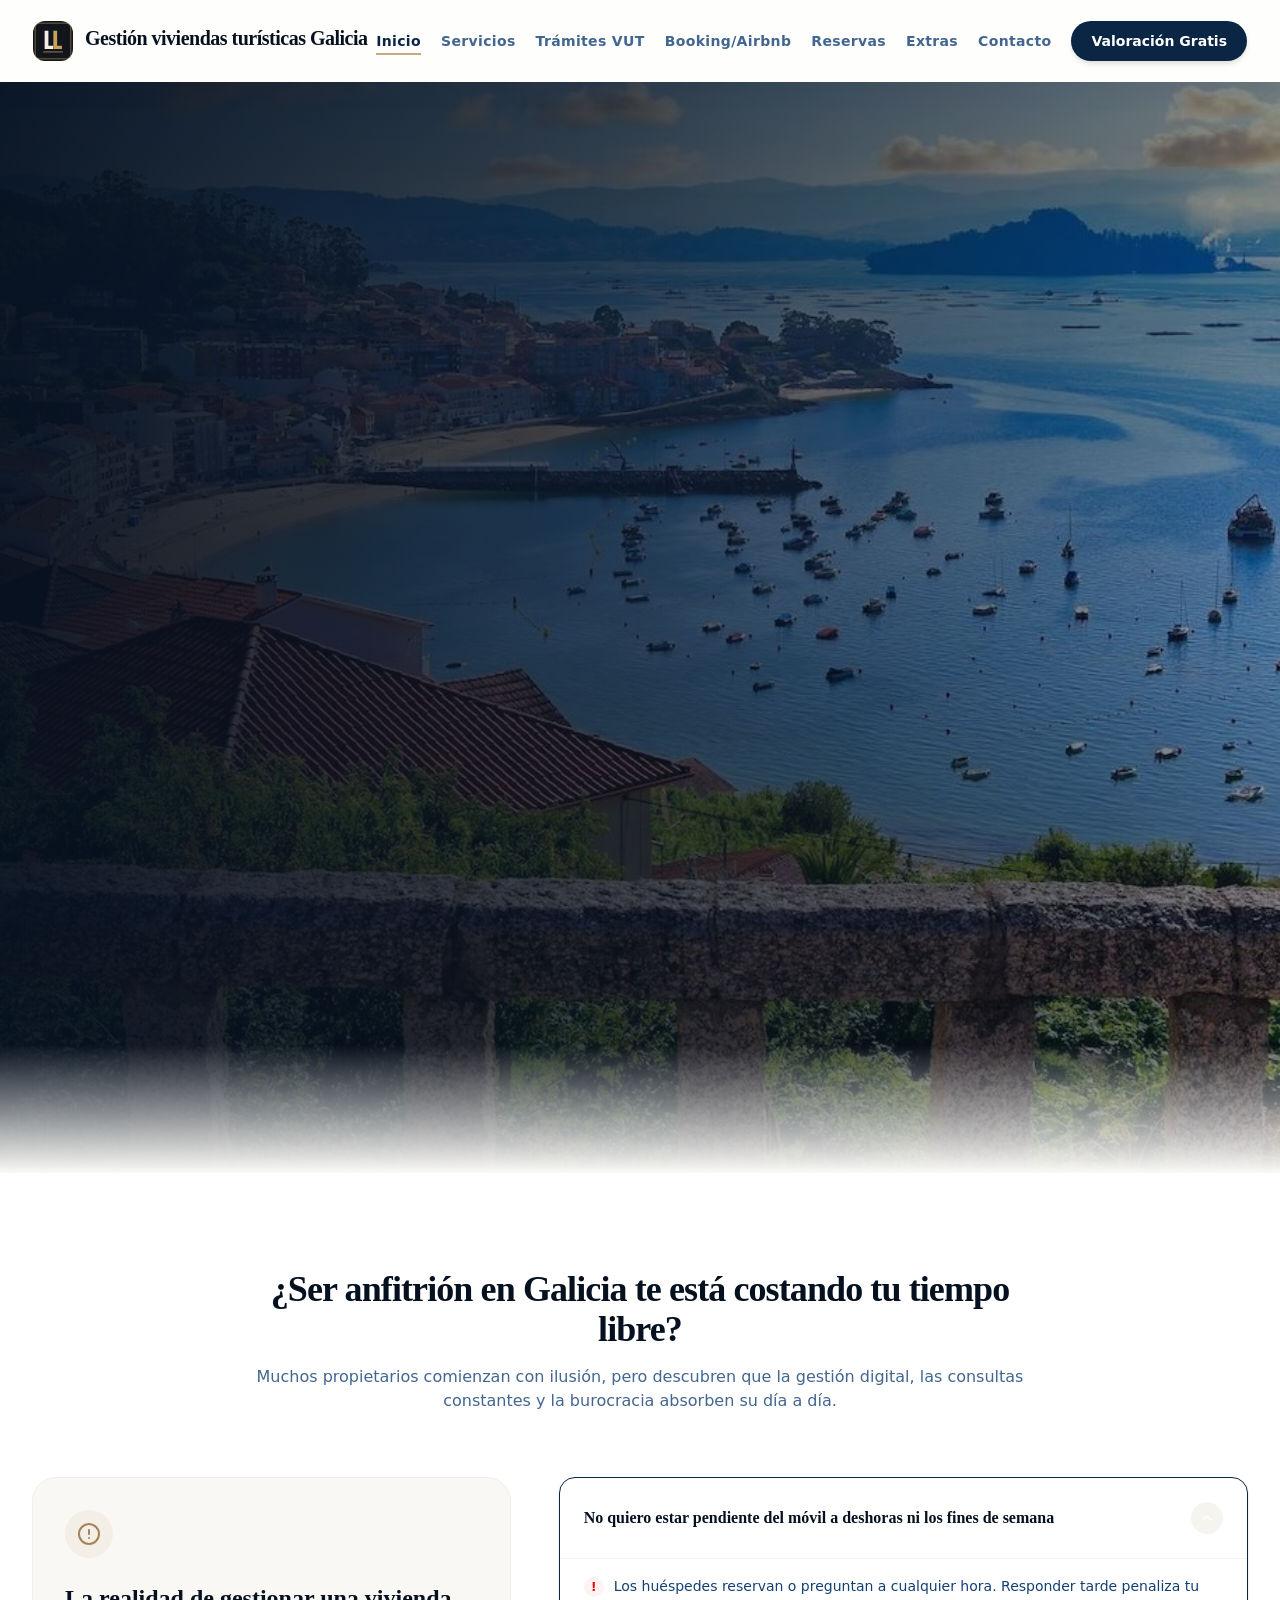
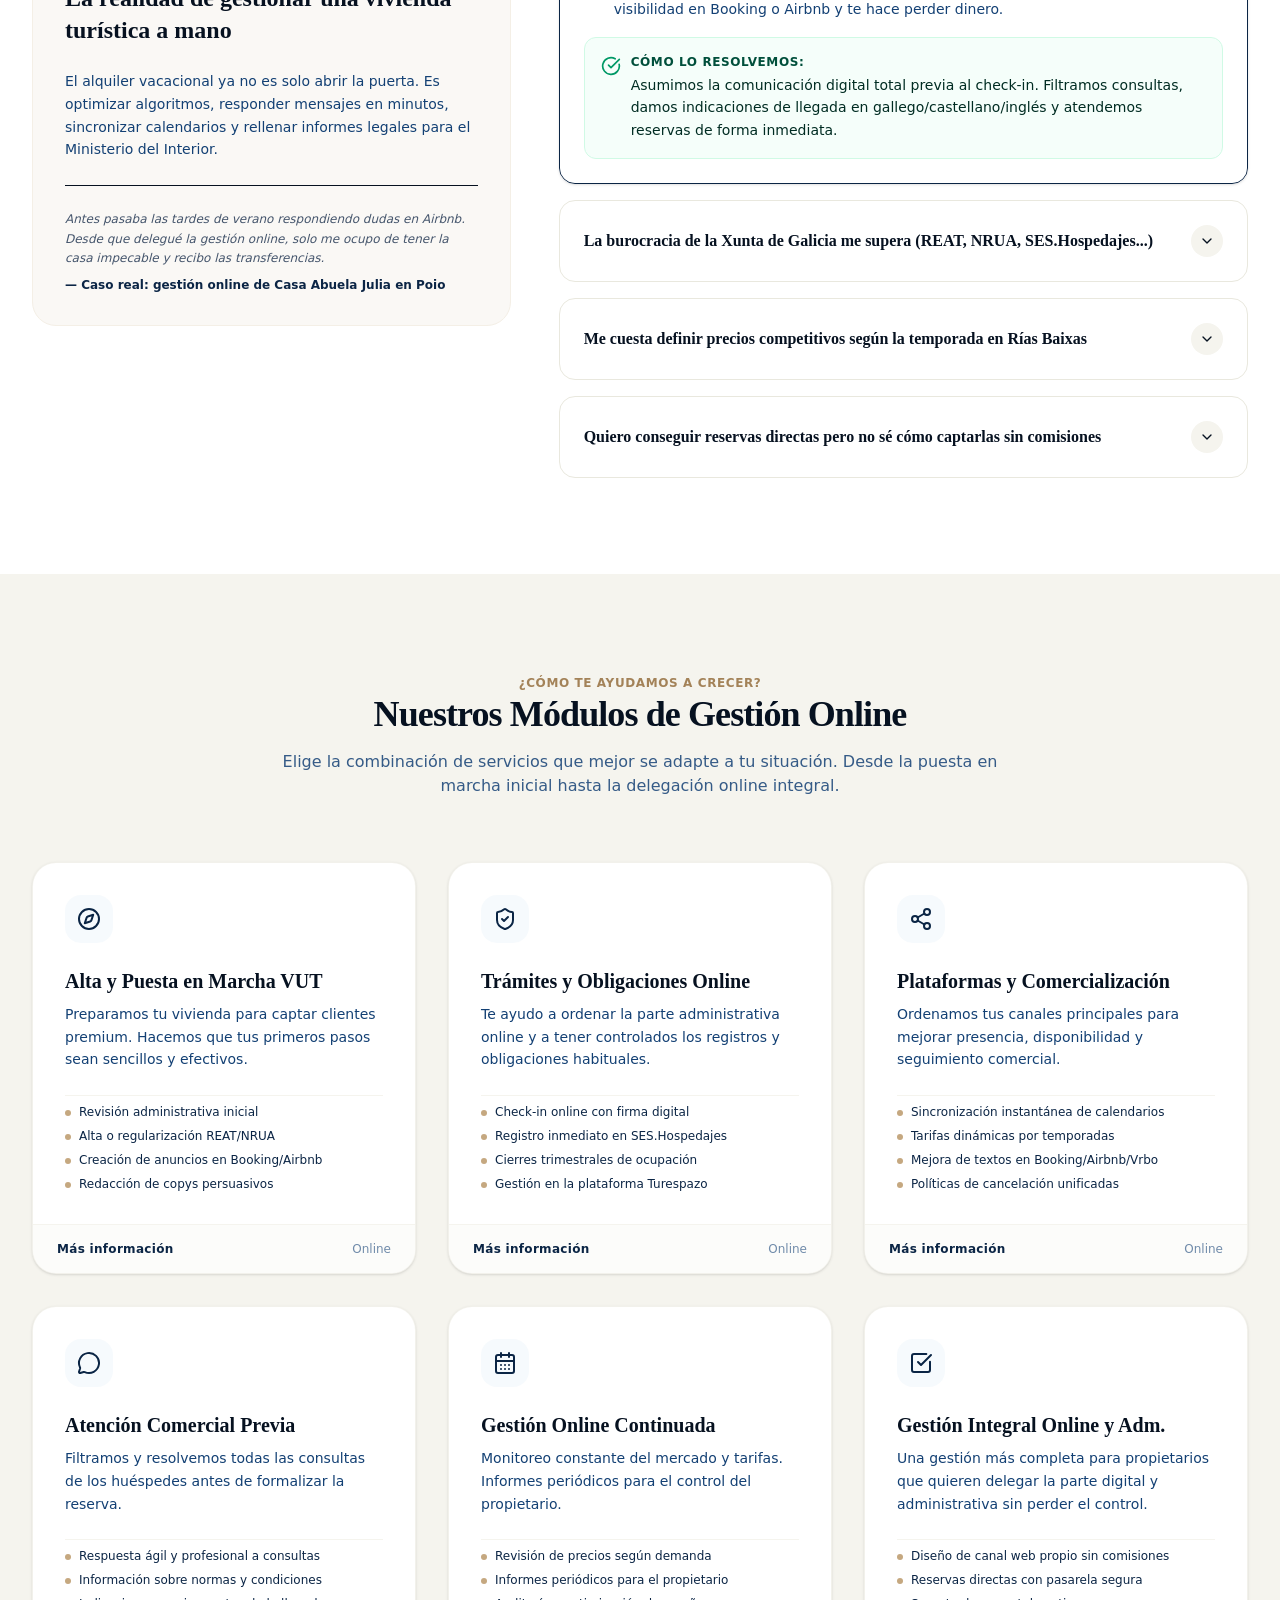
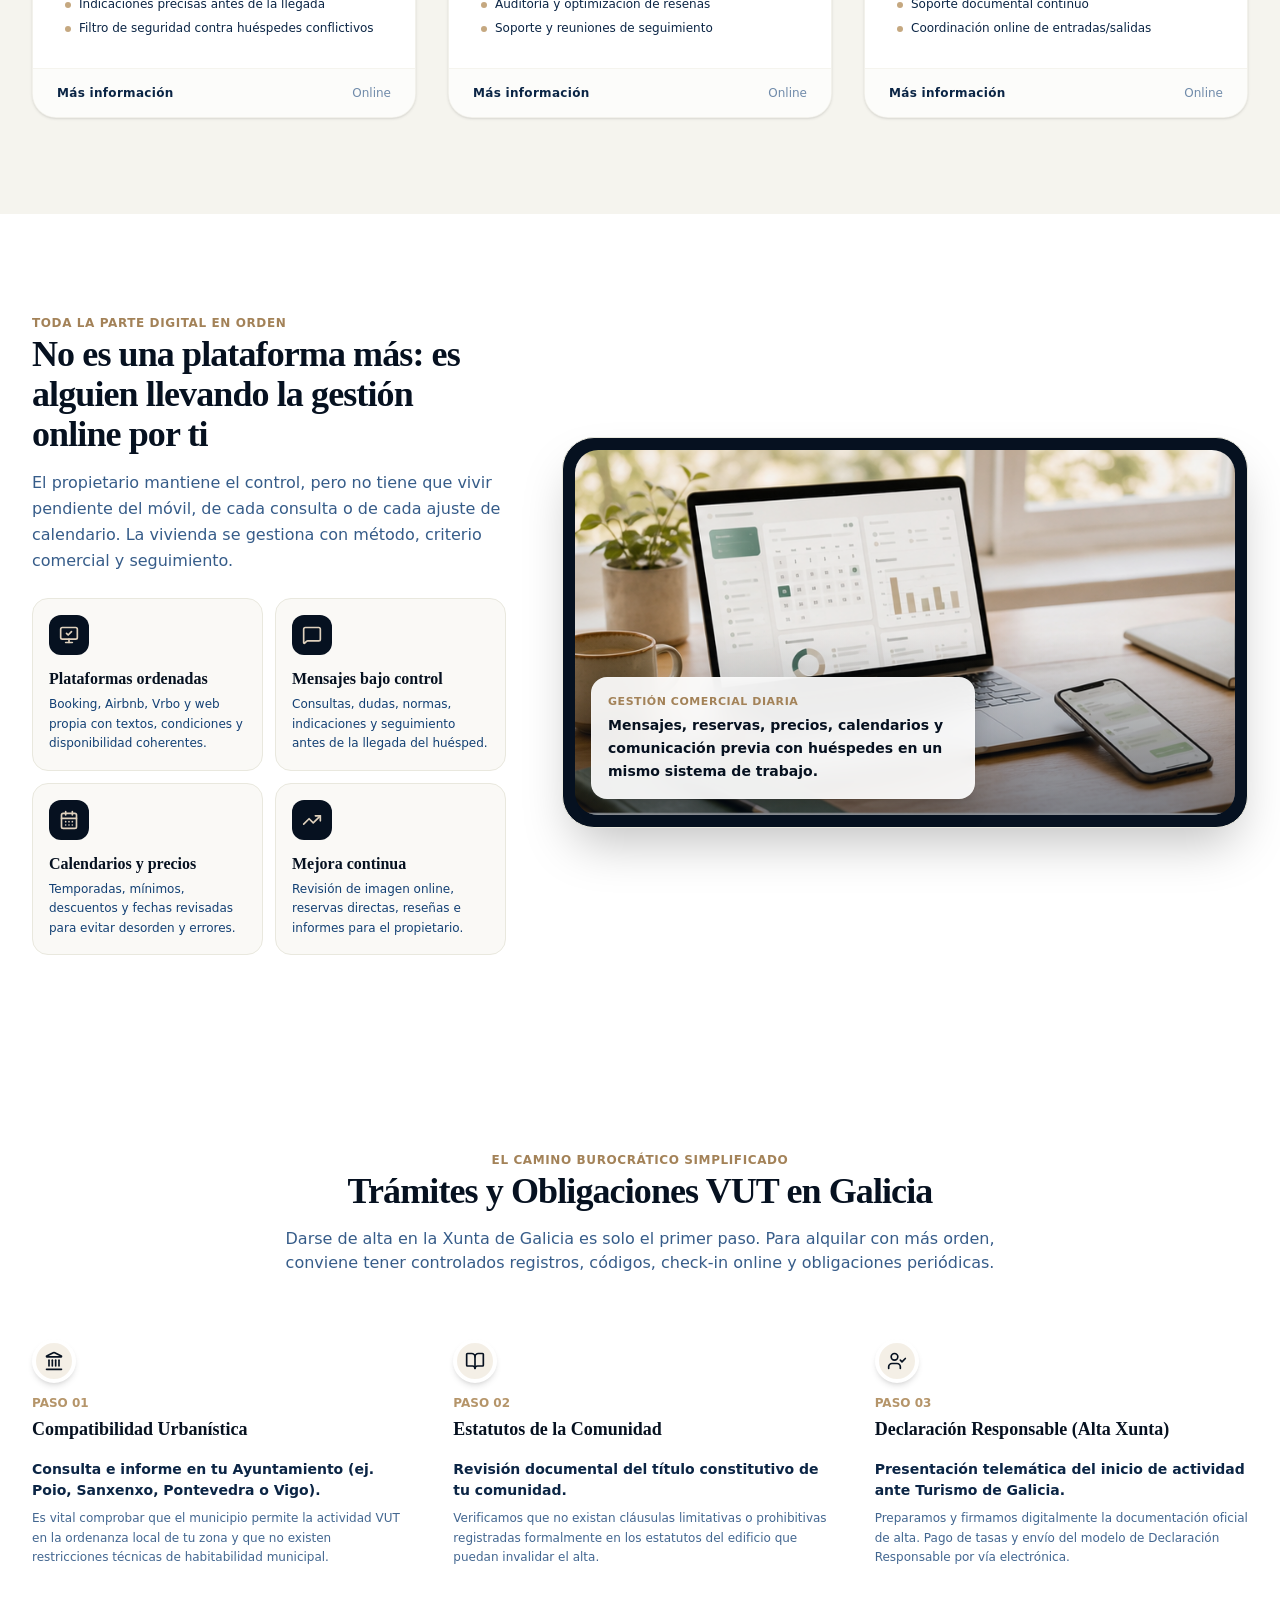
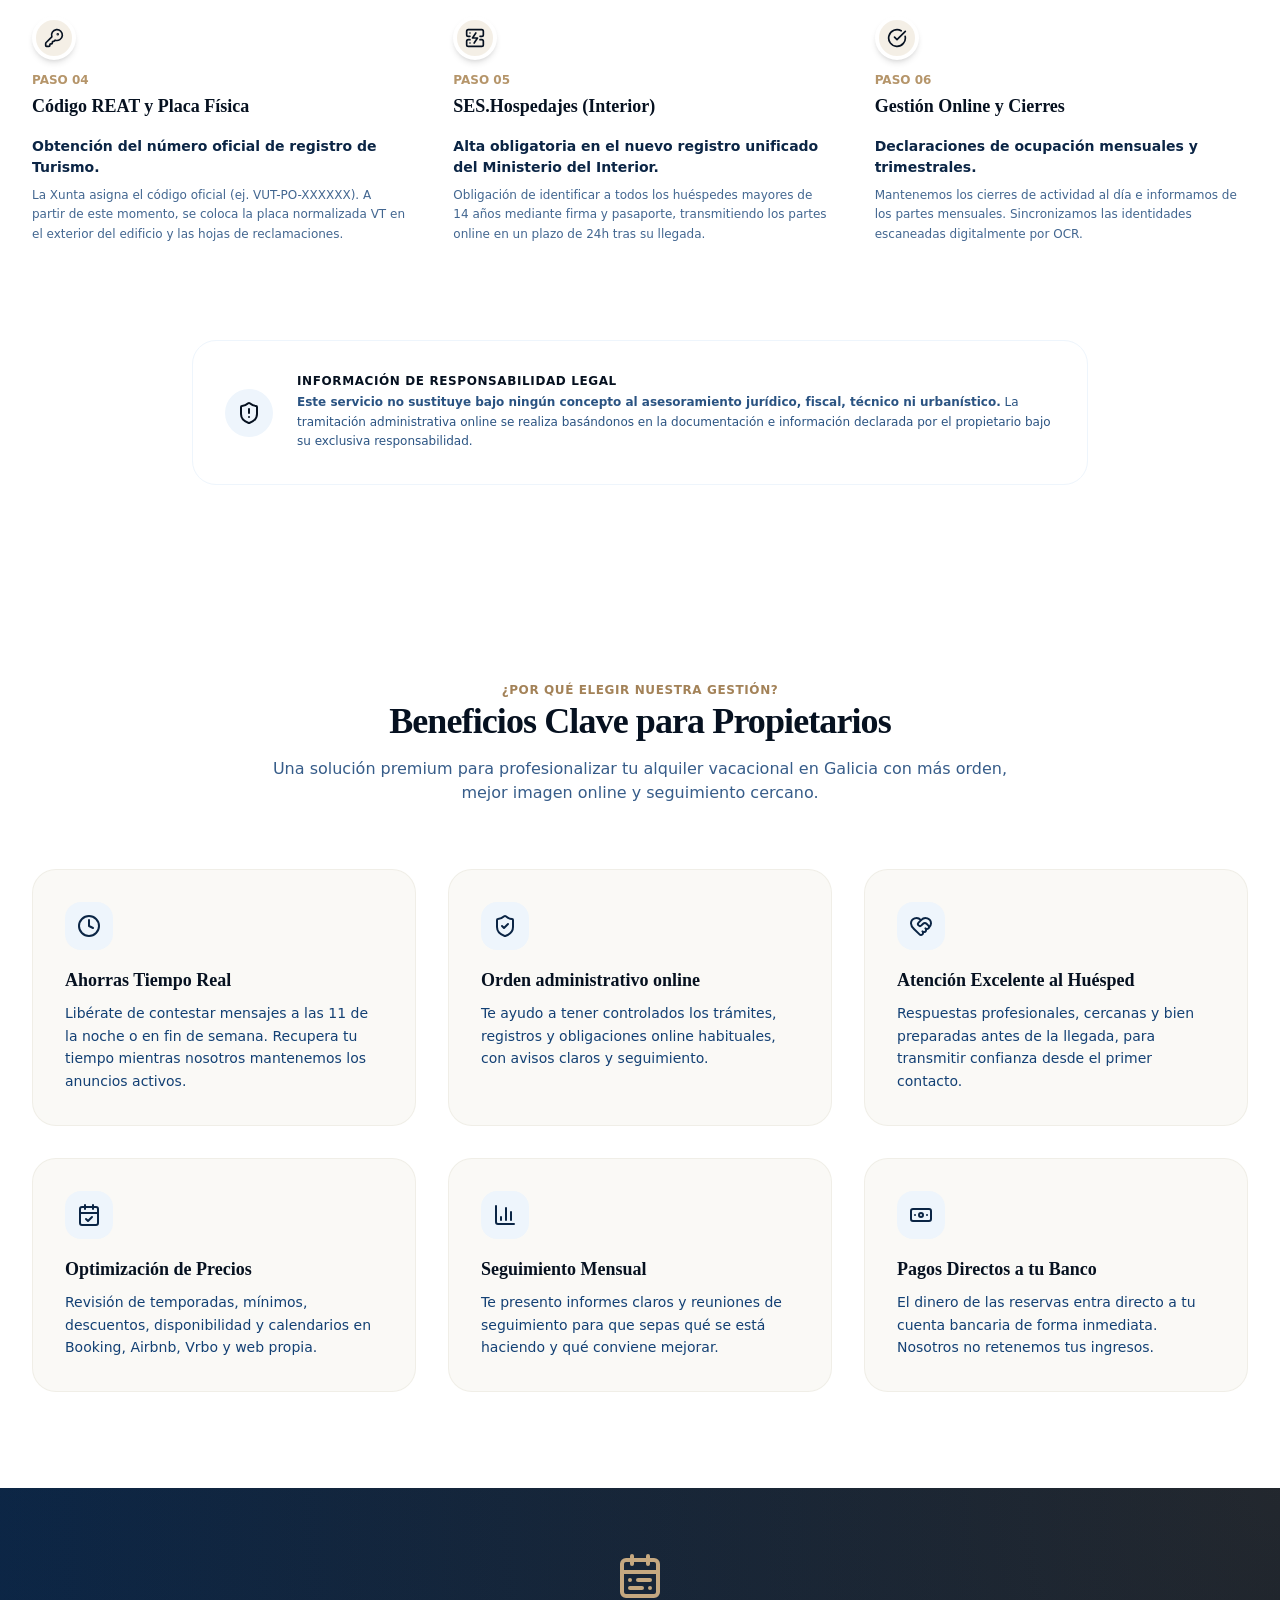
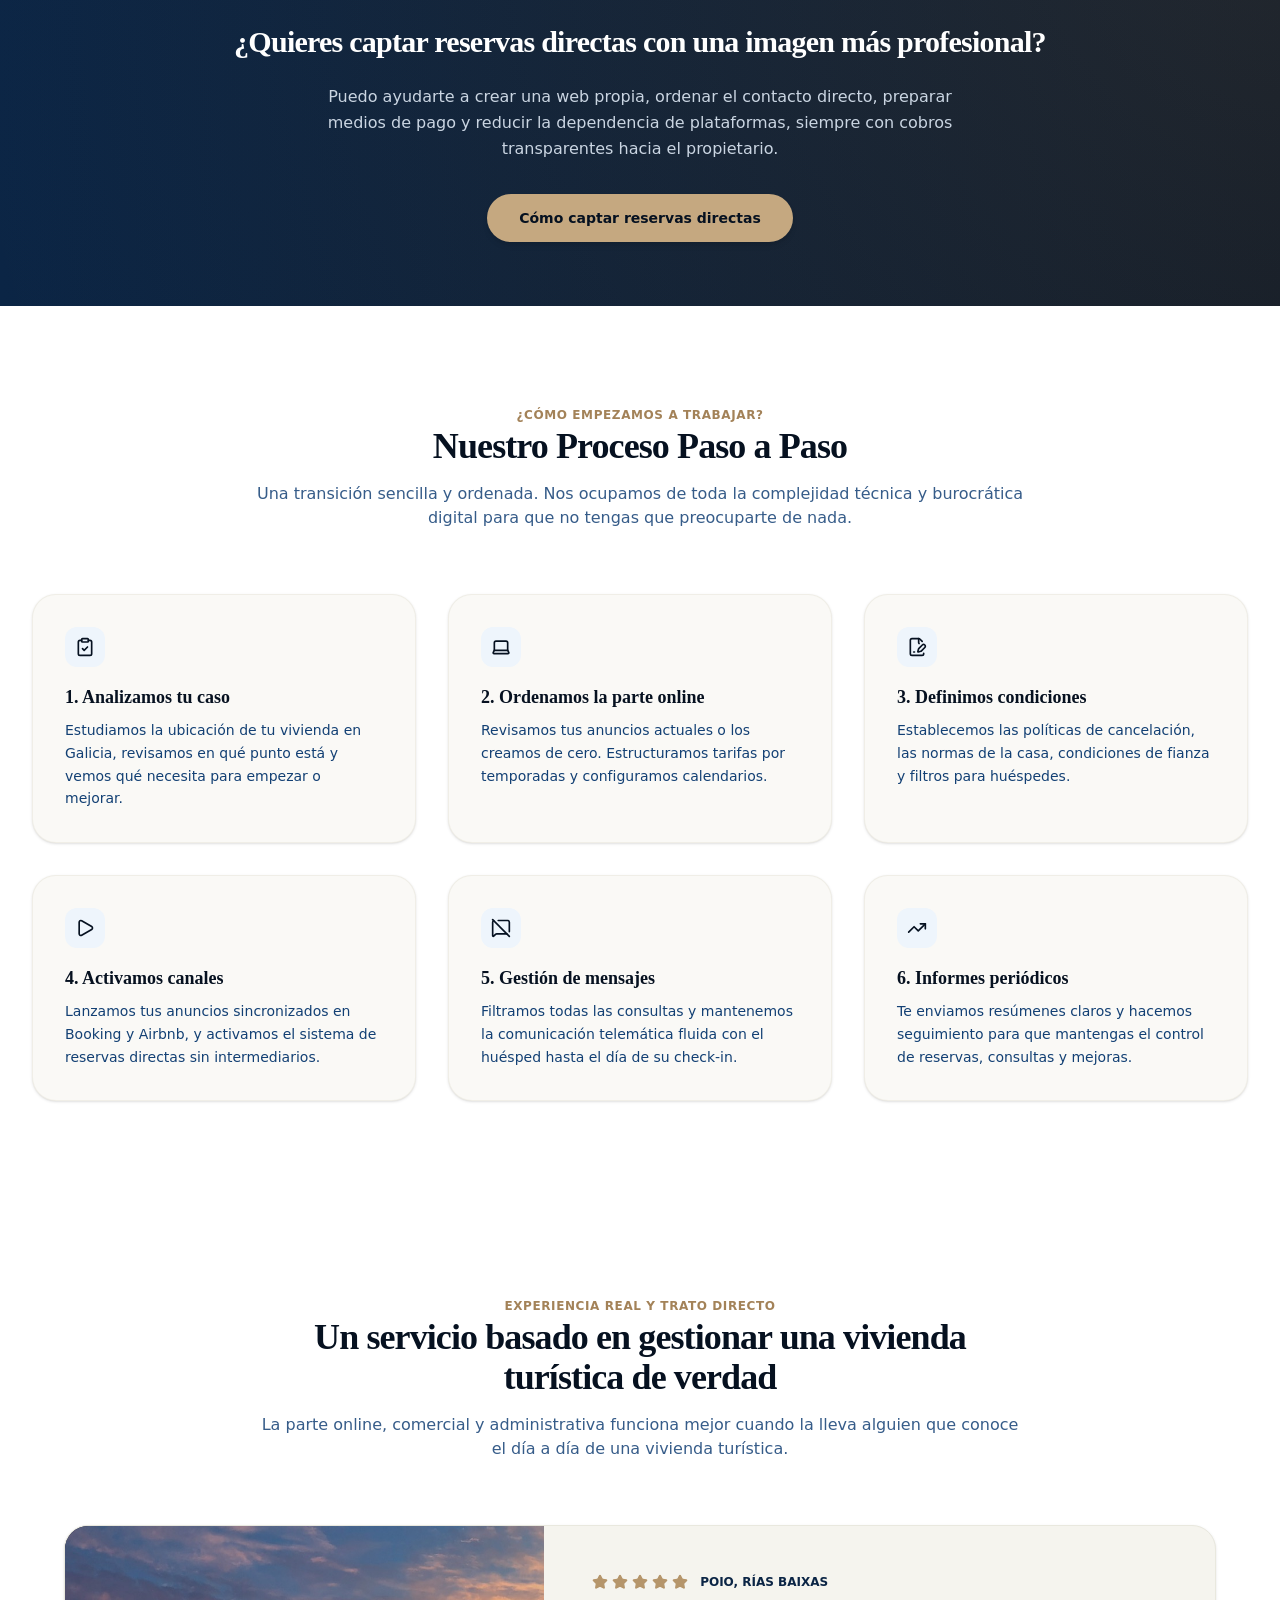
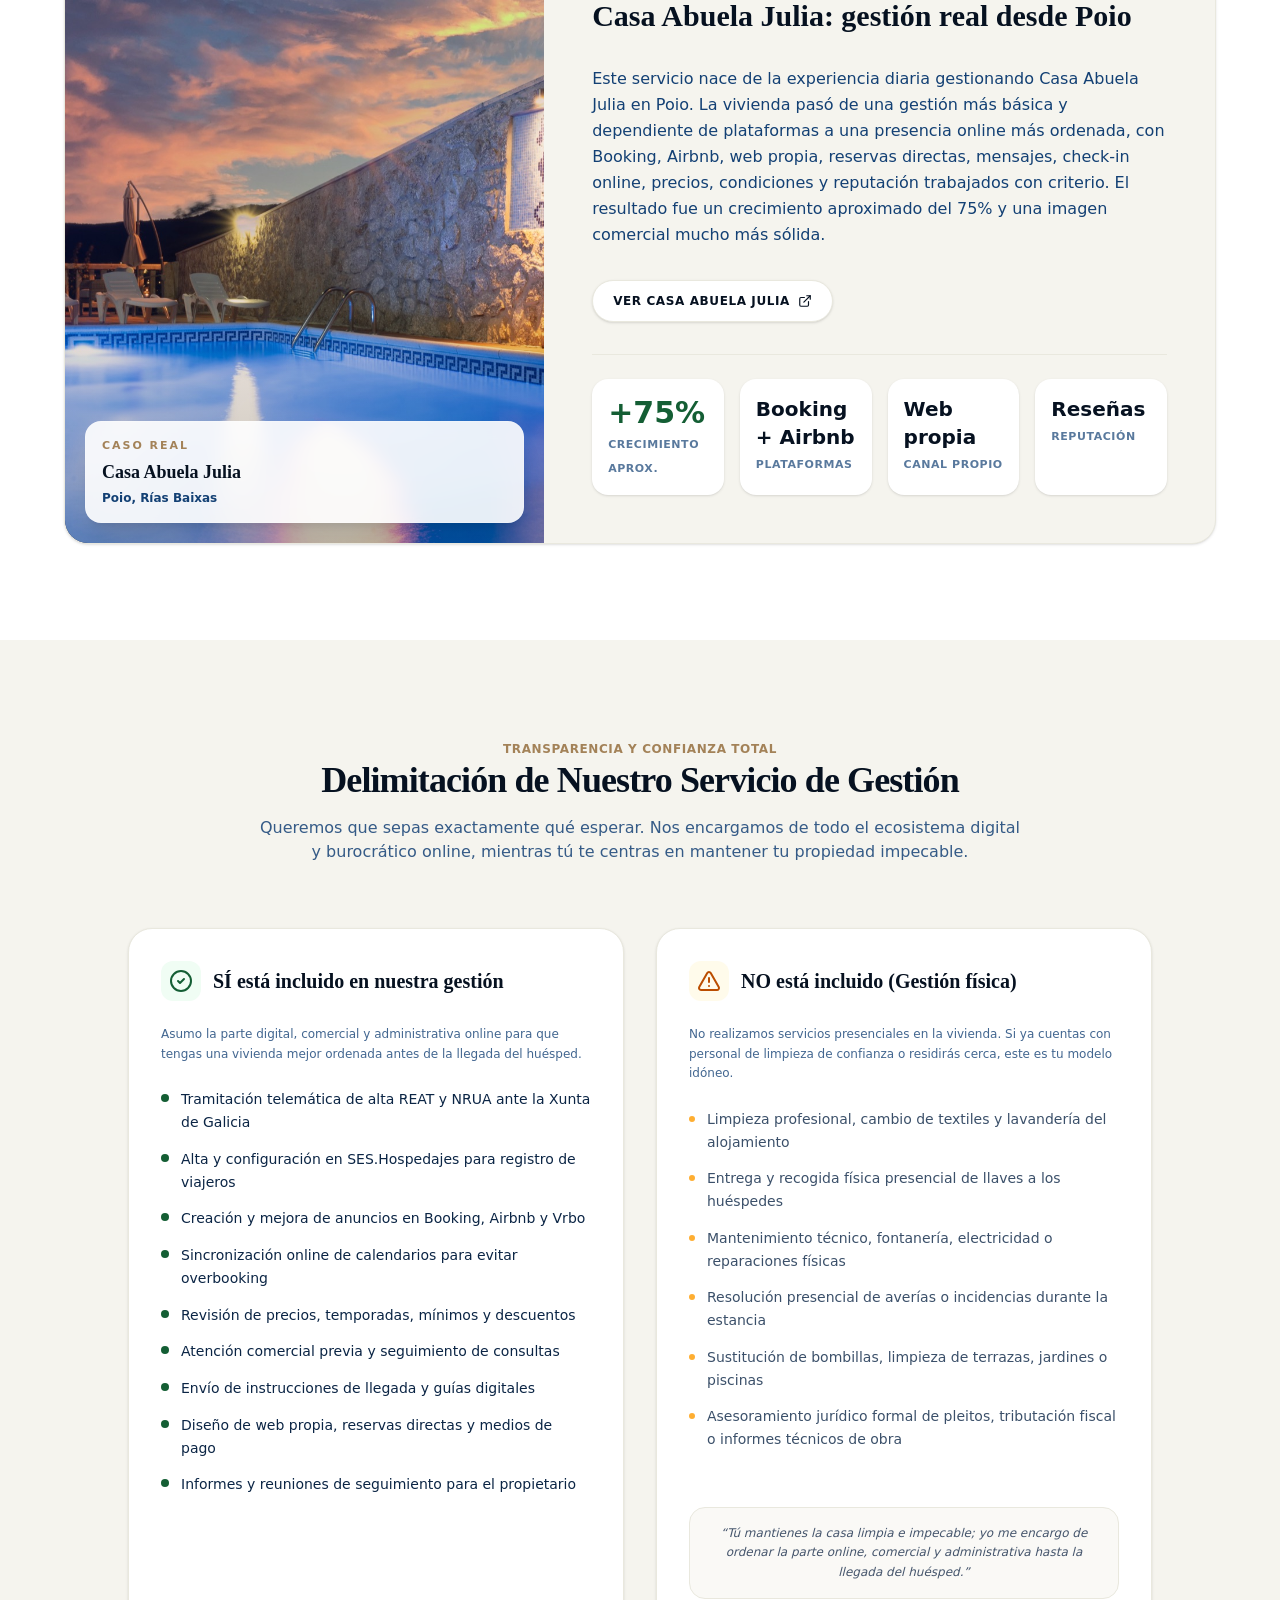
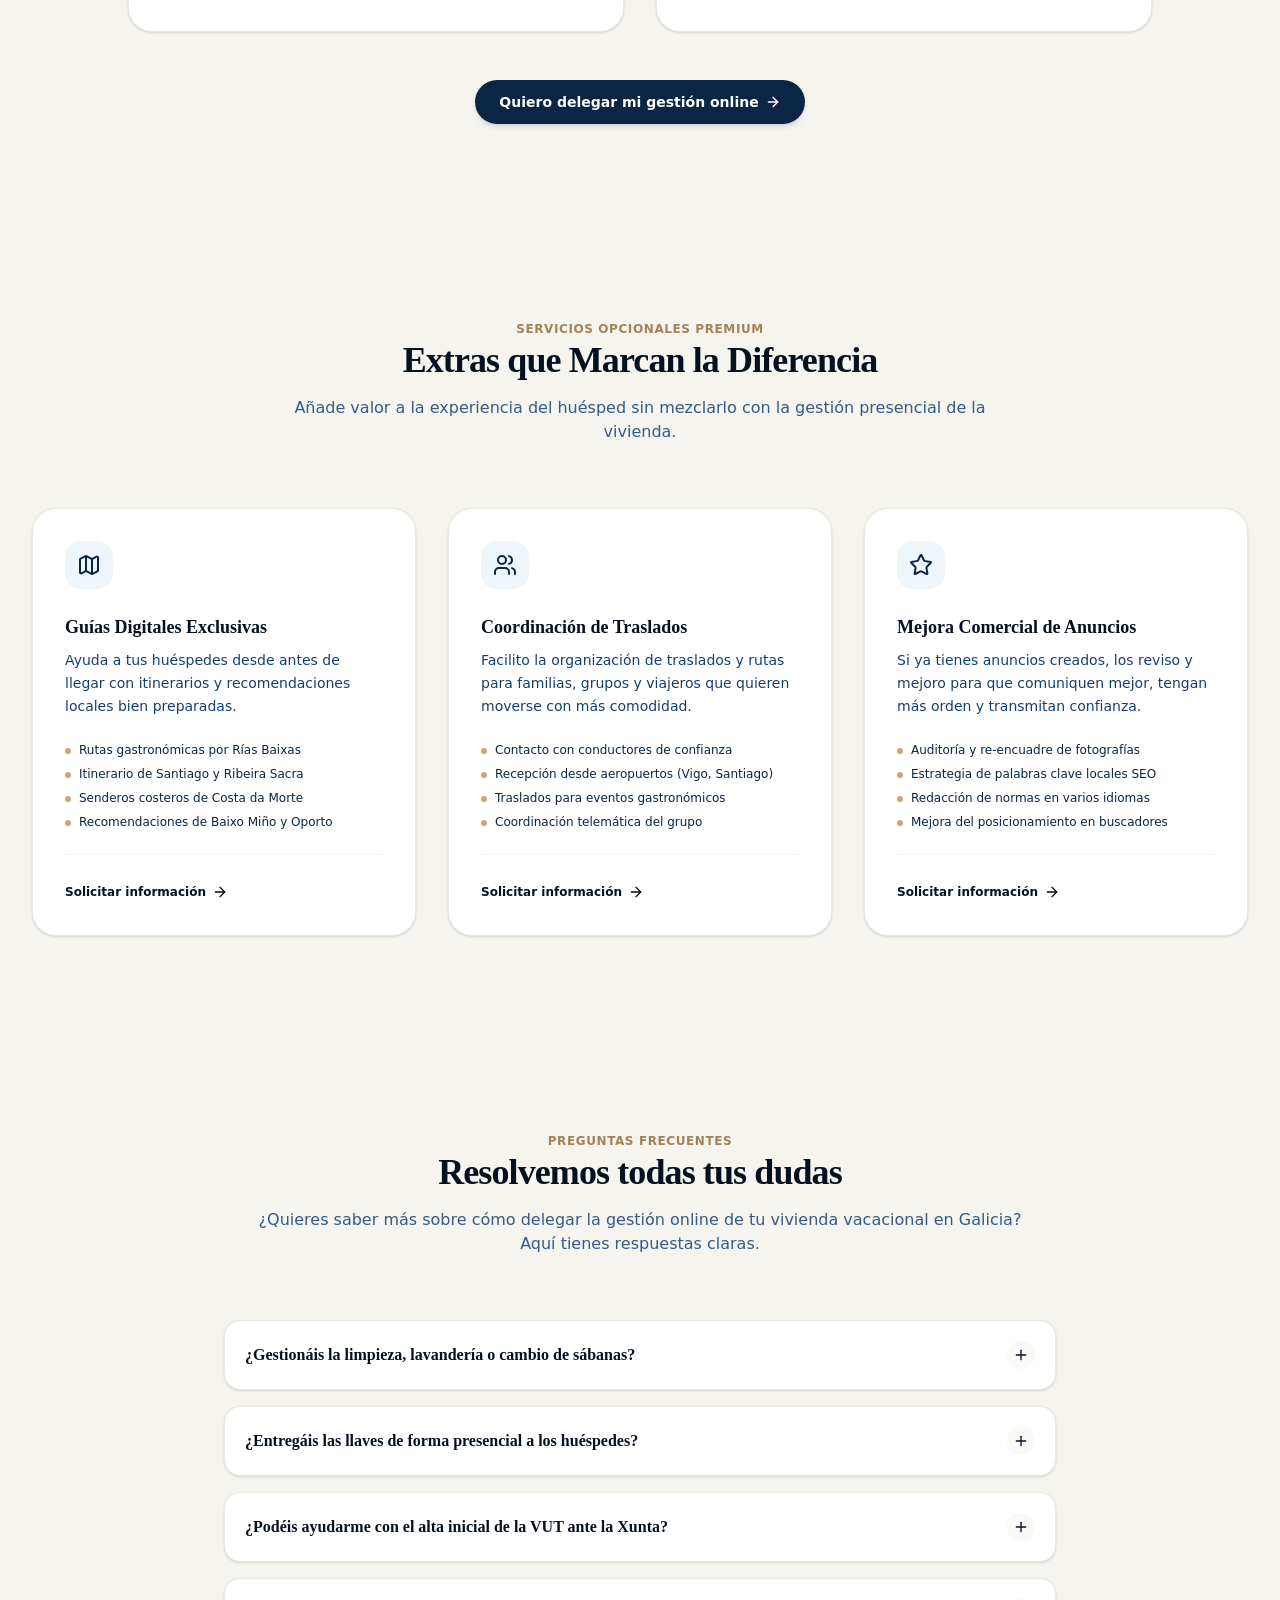
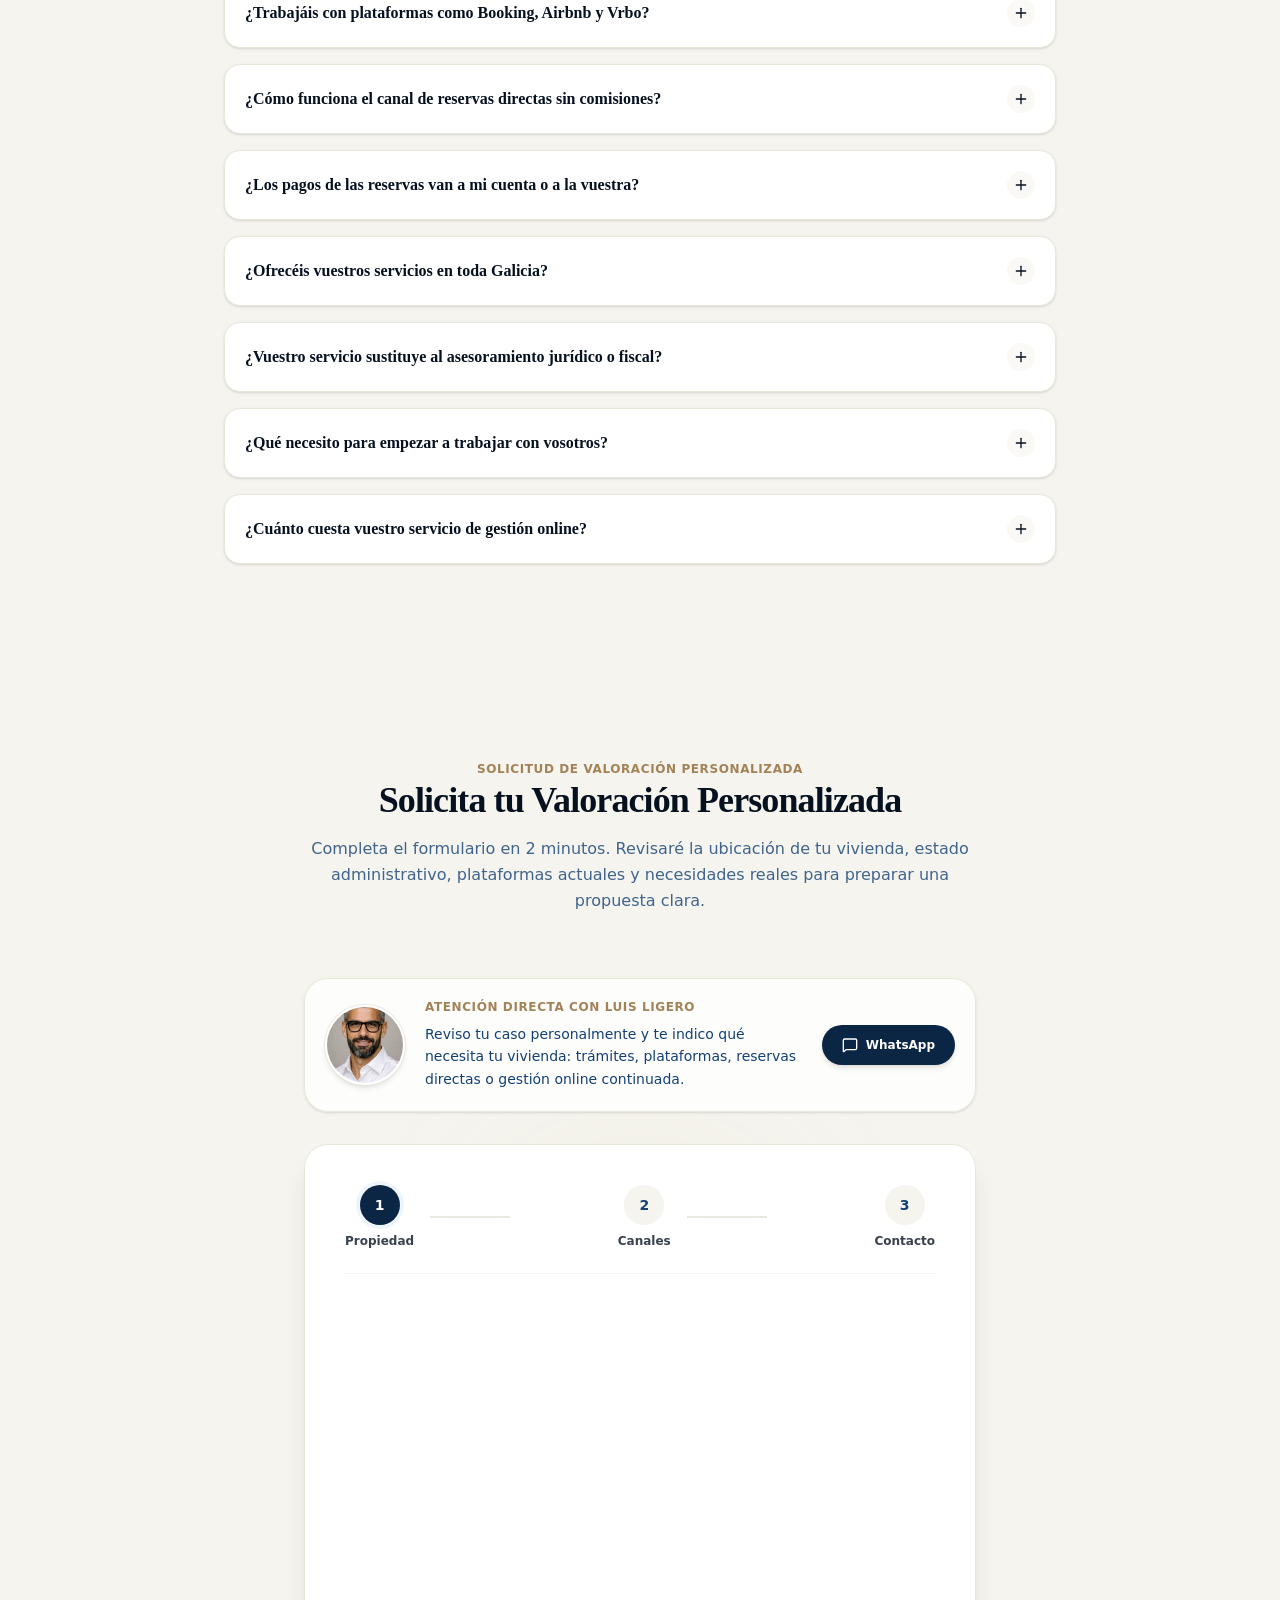
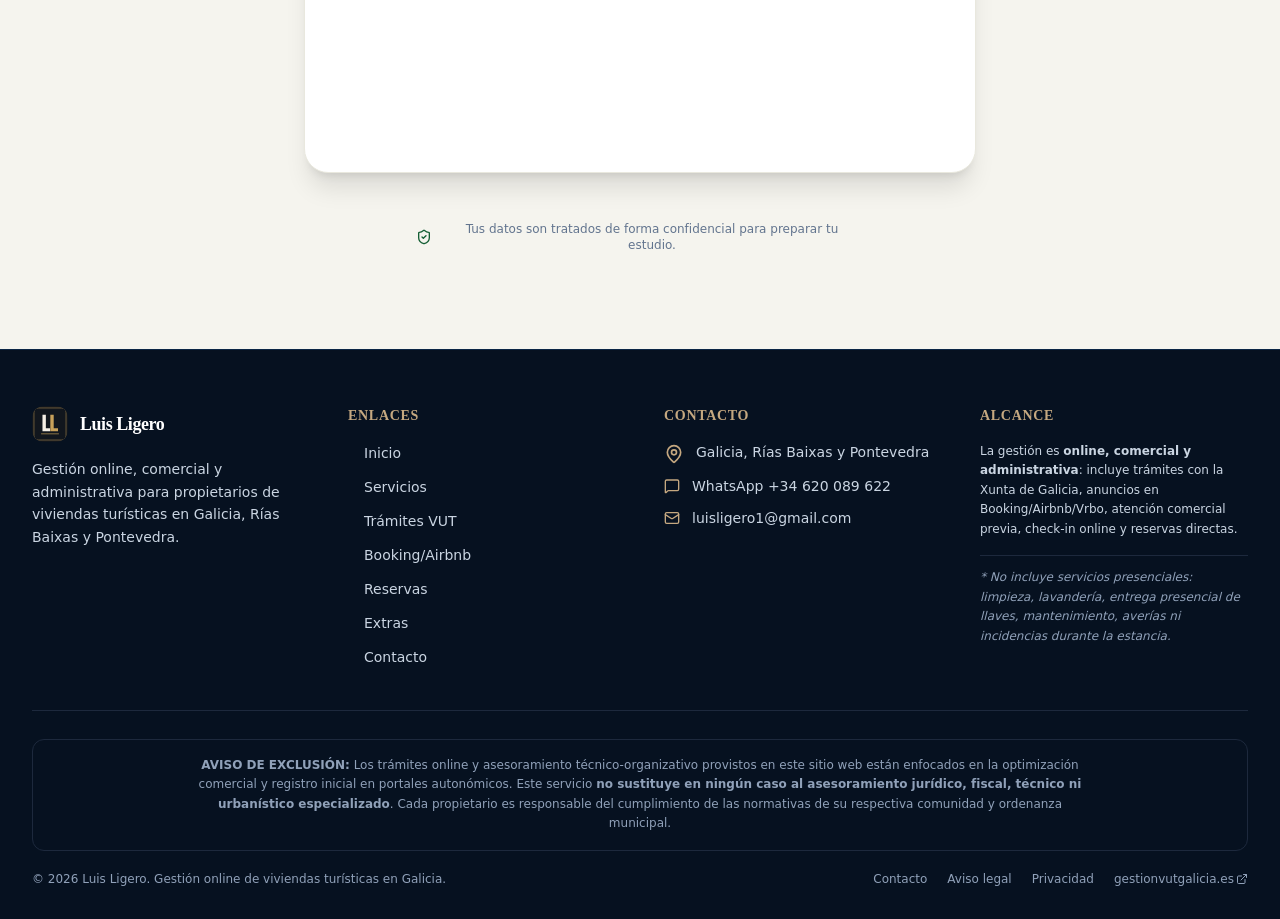
==== commit 51476932: "Anadir firma personal en inicio" ====
--- a/index.html
+++ b/index.html
@@ -1 +1 @@
-<!DOCTYPE html><html lang="es" class="h-full antialiased"><head><meta charSet="utf-8"/><meta name="viewport" content="width=device-width, initial-scale=1"/><link rel="stylesheet" href="/_next/static/chunks/0bay39kth0l-0.css" data-precedence="next"/><link rel="preload" as="script" fetchPriority="low" href="/_next/static/chunks/115dplafwys-z.js"/><script src="/_next/static/chunks/0pqt~8bl3ukh4.js" async=""></script><script src="/_next/static/chunks/10u3y4bw1ayzs.js" async=""></script><script src="/_next/static/chunks/02j8d7.9f.ryz.js" async=""></script><script src="/_next/static/chunks/turbopack-04u~0~-t1teaj.js" async=""></script><script src="/_next/static/chunks/11b_rcm145vlq.js" async=""></script><script src="/_next/static/chunks/07oc61.3_tqzv.js" async=""></script><script src="/_next/static/chunks/0d3shmwh5_nmn.js" async=""></script><script src="/_next/static/chunks/0tnoui5-emh5a.js" async=""></script><script src="/_next/static/chunks/0wq1b4i_~e6ja.js" async=""></script><title>Gestión viviendas turísticas Galicia | Gestión Online de Viviendas Turísticas en Galicia</title><meta name="description" content="Gestión online, comercial y administrativa para viviendas turísticas en Galicia. Alta VUT, Xunta, Booking, Airbnb, Vrbo, reservas directas, calendarios, precios y comunicación previa con huéspedes."/><meta name="keywords" content="gestión viviendas turísticas Galicia,gestión VUT Galicia,alta VUT Galicia,trámites vivienda turística Galicia,gestión Airbnb Galicia,gestión Booking Galicia,reservas directas vivienda turística,check-in online vivienda turística,viviendas turísticas Rías Baixas,viviendas turísticas Pontevedra"/><meta name="robots" content="index, follow"/><link rel="canonical" href="https://gestionvutgalicia.es"/><meta property="og:title" content="Gestión viviendas turísticas Galicia | Gestión Online de Viviendas Turísticas en Galicia"/><meta property="og:description" content="Gestión online de viviendas turísticas en Galicia: trámites VUT, plataformas, reservas directas, calendarios, precios y comunicación previa hasta la llegada."/><meta property="og:url" content="https://gestionvutgalicia.es"/><meta property="og:site_name" content="Gestión viviendas turísticas Galicia"/><meta property="og:locale" content="es_ES"/><meta property="og:type" content="website"/><meta name="twitter:card" content="summary_large_image"/><meta name="twitter:title" content="Gestión viviendas turísticas Galicia | Gestión de VUT en Galicia"/><meta name="twitter:description" content="Gestión online de Booking, Airbnb, Vrbo, trámites VUT y comunicación previa con huéspedes en Galicia."/><link rel="icon" href="/icon.svg?icon.0~c2et9mm5c.2.svg" sizes="any" type="image/svg+xml"/><script src="/_next/static/chunks/03~yq9q893hmn.js" noModule=""></script></head><body class="min-h-full flex flex-col font-sans bg-bone-50 text-atlantic-950"><div hidden=""><!--$--><!--/$--></div><script type="application/ld+json">{"@context":"https://schema.org","@graph":[{"@type":"ProfessionalService","@id":"https://gestionvutgalicia.es/#service","name":"Gestión viviendas turísticas Galicia","url":"https://gestionvutgalicia.es","logo":"https://gestionvutgalicia.es/icon.svg","image":"https://gestionvutgalicia.es/images/vivienda-turistica-galicia.png","description":"Gestión online, comercial y administrativa para propietarios de viviendas turísticas en Galicia, Rías Baixas y Pontevedra.","telephone":"+34 620 089 622","email":"luisligero1@gmail.com","address":{"@type":"PostalAddress","streetAddress":"Poio, Pontevedra, Galicia","addressLocality":"Poio","addressRegion":"Galicia","postalCode":"36995","addressCountry":"ES"},"geo":{"@type":"GeoCoordinates","latitude":"42.4310","longitude":"-8.6444"},"areaServed":[{"@type":"AdministrativeArea","name":"Galicia"},{"@type":"AdministrativeArea","name":"Rías Baixas"},{"@type":"AdministrativeArea","name":"Pontevedra"}],"openingHoursSpecification":{"@type":"OpeningHoursSpecification","dayOfWeek":["Monday","Tuesday","Wednesday","Thursday","Friday","Saturday","Sunday"],"opens":"00:00","closes":"23:59"}},{"@type":"Service","@id":"https://gestionvutgalicia.es/#management","name":"Gestión Online y Burocrática de Viviendas Turísticas","serviceType":"Holiday Rental Online Management","provider":{"@type":"LocalBusiness","name":"Gestión viviendas turísticas Galicia"},"areaServed":{"@type":"AdministrativeArea","name":"Galicia"},"description":"Gestión de trámites online, anuncios en Booking/Airbnb/Vrbo, calendarios, precios, reservas directas y comunicación previa con huéspedes."}]}</script><header class="sticky top-0 z-40 w-full glass-panel border-b border-bone-200"><div class="mx-auto max-w-[1500px] px-4 sm:px-6 lg:px-8"><div class="flex h-20 items-center justify-between gap-5"><div class="flex min-w-0 items-center"><a class="group flex min-w-0 items-center gap-3" href="/"><img alt="Luis Ligero" loading="lazy" width="40" height="40" decoding="async" data-nimg="1" class="h-10 w-10 shrink-0 rounded-xl" style="color:transparent" src="/images/logo-ll.svg"/><span class="min-w-0 font-serif text-[15px] font-bold leading-tight tracking-tight text-atlantic-950 transition-colors group-hover:text-atlantic-700 sm:text-lg xl:text-xl"><span class="hidden max-w-[430px] truncate sm:inline-block">Gestión viviendas turísticas Galicia</span><span class="block max-w-[230px] truncate sm:hidden">Gestión viviendas turísticas</span></span></a></div><nav class="hidden xl:flex items-center gap-5 2xl:gap-7"><a class="relative whitespace-nowrap py-1 text-sm font-semibold tracking-wide transition-colors text-atlantic-900" href="/">Inicio<span class="absolute bottom-0 left-0 right-0 h-0.5 bg-sand-500"></span></a><a class="relative whitespace-nowrap py-1 text-sm font-semibold tracking-wide transition-colors text-atlantic-700/80 hover:text-atlantic-950" href="/servicios">Servicios</a><a class="relative whitespace-nowrap py-1 text-sm font-semibold tracking-wide transition-colors text-atlantic-700/80 hover:text-atlantic-950" href="/tramites-vut-galicia">Trámites VUT</a><a class="relative whitespace-nowrap py-1 text-sm font-semibold tracking-wide transition-colors text-atlantic-700/80 hover:text-atlantic-950" href="/gestion-booking-airbnb-vrbo">Booking/Airbnb</a><a class="relative whitespace-nowrap py-1 text-sm font-semibold tracking-wide transition-colors text-atlantic-700/80 hover:text-atlantic-950" href="/reservas-directas">Reservas</a><a class="relative whitespace-nowrap py-1 text-sm font-semibold tracking-wide transition-colors text-atlantic-700/80 hover:text-atlantic-950" href="/extras">Extras</a><a class="relative whitespace-nowrap py-1 text-sm font-semibold tracking-wide transition-colors text-atlantic-700/80 hover:text-atlantic-950" href="/contacto">Contacto</a></nav><div class="hidden shrink-0 xl:block"><a class="inline-flex items-center justify-center rounded-full bg-atlantic-900 px-5 py-2.5 text-sm font-semibold text-white shadow-md transition-all hover:scale-102 hover:bg-atlantic-800 hover:shadow-lg focus:outline-none focus:ring-2 focus:ring-atlantic-900 focus:ring-offset-2 2xl:px-6" href="/contacto">Valoración Gratis</a></div><div class="flex xl:hidden"><button type="button" class="inline-flex items-center justify-center rounded-md p-2 text-atlantic-900 hover:bg-bone-100 focus:outline-none" aria-expanded="false"><span class="sr-only">Abrir menú principal</span><svg xmlns="http://www.w3.org/2000/svg" width="24" height="24" viewBox="0 0 24 24" fill="none" stroke="currentColor" stroke-width="2" stroke-linecap="round" stroke-linejoin="round" class="lucide lucide-menu h-6 w-6" aria-hidden="true"><path d="M4 5h16"></path><path d="M4 12h16"></path><path d="M4 19h16"></path></svg></button></div></div></div></header><main class="flex-grow"><div class="space-y-0"><section class="relative overflow-hidden bg-atlantic-950 pt-24 pb-20 text-white lg:pt-32 lg:pb-28"><div class="absolute inset-0 scale-105 bg-cover bg-center opacity-80" style="background-image:url(&#x27;/images/rias-baixas-poio.jpg&#x27;)"></div><div class="absolute inset-0 bg-gradient-to-r from-atlantic-950/92 via-atlantic-950/58 to-atlantic-950/12"></div><div class="absolute inset-0 bg-gradient-to-b from-atlantic-950/18 via-transparent to-atlantic-950/30"></div><div class="absolute inset-x-0 bottom-0 h-32 bg-gradient-to-b from-transparent to-bone-50"></div><div class="mx-auto max-w-7xl px-4 sm:px-6 lg:px-8 relative"><div class="grid grid-cols-1 lg:grid-cols-12 gap-12 items-center"><div class="lg:col-span-7 space-y-8 text-left"><div class="inline-flex items-center gap-2 rounded-full border border-white/15 bg-white/10 px-4 py-1.5 shadow-sm backdrop-blur-md" style="opacity:0;transform:translateY(15px)"><svg xmlns="http://www.w3.org/2000/svg" width="24" height="24" viewBox="0 0 24 24" fill="none" stroke="currentColor" stroke-width="2" stroke-linecap="round" stroke-linejoin="round" class="lucide lucide-sparkles h-4 w-4 text-sand-600" aria-hidden="true"><path d="M11.017 2.814a1 1 0 0 1 1.966 0l1.051 5.558a2 2 0 0 0 1.594 1.594l5.558 1.051a1 1 0 0 1 0 1.966l-5.558 1.051a2 2 0 0 0-1.594 1.594l-1.051 5.558a1 1 0 0 1-1.966 0l-1.051-5.558a2 2 0 0 0-1.594-1.594l-5.558-1.051a1 1 0 0 1 0-1.966l5.558-1.051a2 2 0 0 0 1.594-1.594z"></path><path d="M20 2v4"></path><path d="M22 4h-4"></path><circle cx="4" cy="20" r="2"></circle></svg><span class="text-xs font-bold tracking-wider text-white uppercase font-sans">Gestión online, comercial y administrativa en Galicia</span></div><h1 class="font-serif text-4xl sm:text-5xl lg:text-6xl font-bold tracking-tight text-white leading-tight" style="opacity:0;transform:translateY(20px)">Gestionamos la parte online de tu vivienda turística para que<!-- --> <span class="relative inline-block text-transparent bg-clip-text bg-gradient-to-r from-sand-300 to-white">no vivas pendiente</span> <!-- -->del móvil.</h1><p class="text-base sm:text-lg text-slate-200 leading-relaxed font-sans max-w-2xl" style="opacity:0;transform:translateY(20px)">Me encargo de los trámites online, la optimización en Booking, Airbnb y Vrbo, los precios, calendarios, reservas directas y la comunicación previa con huéspedes hasta su llegada.<strong> Tú mantienes el control sin vivir pendiente del móvil.</strong></p><ul class="grid grid-cols-1 sm:grid-cols-2 gap-3 text-sm text-slate-100 font-medium" style="opacity:0;transform:translateY(15px)"><li class="flex items-center gap-2"><svg xmlns="http://www.w3.org/2000/svg" width="24" height="24" viewBox="0 0 24 24" fill="none" stroke="currentColor" stroke-width="2" stroke-linecap="round" stroke-linejoin="round" class="lucide lucide-circle-check-big h-4 w-4 text-sand-300 shrink-0" aria-hidden="true"><path d="M21.801 10A10 10 0 1 1 17 3.335"></path><path d="m9 11 3 3L22 4"></path></svg><span>Alta VUT, REAT, NRUA y obligaciones online</span></li><li class="flex items-center gap-2"><svg xmlns="http://www.w3.org/2000/svg" width="24" height="24" viewBox="0 0 24 24" fill="none" stroke="currentColor" stroke-width="2" stroke-linecap="round" stroke-linejoin="round" class="lucide lucide-circle-check-big h-4 w-4 text-sand-300 shrink-0" aria-hidden="true"><path d="M21.801 10A10 10 0 1 1 17 3.335"></path><path d="m9 11 3 3L22 4"></path></svg><span>Booking, Airbnb, Vrbo y web propia</span></li><li class="flex items-center gap-2"><svg xmlns="http://www.w3.org/2000/svg" width="24" height="24" viewBox="0 0 24 24" fill="none" stroke="currentColor" stroke-width="2" stroke-linecap="round" stroke-linejoin="round" class="lucide lucide-circle-check-big h-4 w-4 text-sand-300 shrink-0" aria-hidden="true"><path d="M21.801 10A10 10 0 1 1 17 3.335"></path><path d="m9 11 3 3L22 4"></path></svg><span>Atención comercial previa con huéspedes</span></li><li class="flex items-center gap-2"><svg xmlns="http://www.w3.org/2000/svg" width="24" height="24" viewBox="0 0 24 24" fill="none" stroke="currentColor" stroke-width="2" stroke-linecap="round" stroke-linejoin="round" class="lucide lucide-circle-check-big h-4 w-4 text-sand-300 shrink-0" aria-hidden="true"><path d="M21.801 10A10 10 0 1 1 17 3.335"></path><path d="m9 11 3 3L22 4"></path></svg><span>Calendarios, precios y reservas directas</span></li></ul><div class="flex flex-col sm:flex-row gap-4 pt-2" style="opacity:0;transform:translateY(20px)"><a class="inline-flex items-center justify-center rounded-full bg-white px-8 py-4 text-sm font-semibold text-atlantic-950 shadow-lg hover:bg-sand-100 transition-all hover:scale-102 hover:shadow-xl focus:outline-none" href="/contacto">Solicitar valoración personalizada<svg xmlns="http://www.w3.org/2000/svg" width="24" height="24" viewBox="0 0 24 24" fill="none" stroke="currentColor" stroke-width="2" stroke-linecap="round" stroke-linejoin="round" class="lucide lucide-arrow-right ml-2 h-4 w-4" aria-hidden="true"><path d="M5 12h14"></path><path d="m12 5 7 7-7 7"></path></svg></a><a href="https://wa.me/34620089622?text=Hola%20Luis%2C%20quiero%20consultar%20sobre%20la%20gesti%C3%B3n%20online%20de%20mi%20vivienda%20tur%C3%ADstica." target="_blank" rel="noopener noreferrer" class="inline-flex items-center justify-center rounded-full bg-white/10 border border-white/15 px-8 py-4 text-sm font-semibold text-white shadow-sm backdrop-blur-md hover:bg-white/15 transition-all hover:scale-102 gap-2"><svg xmlns="http://www.w3.org/2000/svg" width="24" height="24" viewBox="0 0 24 24" fill="none" stroke="currentColor" stroke-width="2" stroke-linecap="round" stroke-linejoin="round" class="lucide lucide-message-square h-4 w-4 text-emerald-600 fill-emerald-600/10" aria-hidden="true"><path d="M22 17a2 2 0 0 1-2 2H6.828a2 2 0 0 0-1.414.586l-2.202 2.202A.71.71 0 0 1 2 21.286V5a2 2 0 0 1 2-2h16a2 2 0 0 1 2 2z"></path></svg>Hablar por WhatsApp</a></div><div class="pt-4" style="opacity:0"><div class="flex flex-wrap items-center gap-2.5 sm:gap-3 text-xs font-semibold font-sans"><span class="w-full text-white/85 uppercase tracking-wider font-bold sm:w-auto">Sellos de Confianza:</span><div class="flex items-center gap-1.5 rounded-full border border-white/70 bg-white px-3.5 py-1.5 text-atlantic-950 shadow-sm"><svg xmlns="http://www.w3.org/2000/svg" width="24" height="24" viewBox="0 0 24 24" fill="none" stroke="currentColor" stroke-width="2" stroke-linecap="round" stroke-linejoin="round" class="lucide lucide-shield-check h-4 w-4 text-forest-700" aria-hidden="true"><path d="M20 13c0 5-3.5 7.5-7.66 8.95a1 1 0 0 1-.67-.01C7.5 20.5 4 18 4 13V6a1 1 0 0 1 1-1c2 0 4.5-1.2 6.24-2.72a1.17 1.17 0 0 1 1.52 0C14.51 3.81 17 5 19 5a1 1 0 0 1 1 1z"></path><path d="m9 12 2 2 4-4"></path></svg><span>Cumplimiento Xunta REAT</span></div><div class="flex items-center gap-1.5 rounded-full border border-white/70 bg-white px-3.5 py-1.5 text-atlantic-950 shadow-sm"><svg xmlns="http://www.w3.org/2000/svg" width="24" height="24" viewBox="0 0 24 24" fill="none" stroke="currentColor" stroke-width="2" stroke-linecap="round" stroke-linejoin="round" class="lucide lucide-map-pin h-4 w-4 text-forest-700" aria-hidden="true"><path d="M20 10c0 4.993-5.539 10.193-7.399 11.799a1 1 0 0 1-1.202 0C9.539 20.193 4 14.993 4 10a8 8 0 0 1 16 0"></path><circle cx="12" cy="10" r="3"></circle></svg><span>Galicia, Rías Baixas &amp; Pontevedra</span></div><div class="flex items-center gap-1.5 rounded-full border border-white/70 bg-white px-3.5 py-1.5 text-atlantic-950 shadow-sm"><svg xmlns="http://www.w3.org/2000/svg" width="24" height="24" viewBox="0 0 24 24" fill="none" stroke="currentColor" stroke-width="2" stroke-linecap="round" stroke-linejoin="round" class="lucide lucide-calendar-check h-4 w-4 text-forest-700" aria-hidden="true"><path d="M8 2v4"></path><path d="M16 2v4"></path><rect width="18" height="18" x="3" y="4" rx="2"></rect><path d="M3 10h18"></path><path d="m9 16 2 2 4-4"></path></svg><span>Sincronización 100% Online</span></div><div class="flex items-center gap-1.5 rounded-full border border-white/70 bg-white px-3.5 py-1.5 text-atlantic-950 shadow-sm"><svg xmlns="http://www.w3.org/2000/svg" width="24" height="24" viewBox="0 0 24 24" fill="none" stroke="currentColor" stroke-width="2" stroke-linecap="round" stroke-linejoin="round" class="lucide lucide-handshake h-4 w-4 text-forest-700" aria-hidden="true"><path d="m11 17 2 2a1 1 0 1 0 3-3"></path><path d="m14 14 2.5 2.5a1 1 0 1 0 3-3l-3.88-3.88a3 3 0 0 0-4.24 0l-.88.88a1 1 0 1 1-3-3l2.81-2.81a5.79 5.79 0 0 1 7.06-.87l.47.28a2 2 0 0 0 1.42.25L21 4"></path><path d="m21 3 1 11h-2"></path><path d="M3 3 2 14l6.5 6.5a1 1 0 1 0 3-3"></path><path d="M3 4h8"></path></svg><span>Trato cercano y personalizado</span></div></div></div></div><div class="lg:col-span-5 relative flex justify-center lg:justify-end"><div class="relative w-full max-w-[460px]" style="opacity:0;transform:scale(0.95)"><div class="relative aspect-[4/5] overflow-hidden rounded-[2rem] bg-slate-900 shadow-2xl ring-1 ring-white/40 group"><div class="absolute inset-0 bg-cover bg-center transition-transform duration-700 group-hover:scale-105" style="background-image:url(&#x27;/images/vivienda-turistica-galicia.png&#x27;)"></div><div class="absolute inset-0 bg-gradient-to-t from-atlantic-950/45 via-atlantic-950/5 to-transparent"></div></div><div class="absolute -bottom-6 left-5 right-5 rounded-3xl border border-white/70 bg-white/92 p-5 shadow-2xl backdrop-blur-md sm:left-8 sm:right-8"><div class="flex items-start gap-4"><div class="relative h-16 w-16 shrink-0 overflow-hidden rounded-2xl bg-bone-100"><div class="absolute inset-0 bg-cover bg-center" style="background-image:url(&#x27;/images/casa-abuela-julia-piscina-ria.jpg&#x27;)"></div></div><div class="min-w-0"><div class="mb-1 flex items-center gap-1 text-sand-600"><svg xmlns="http://www.w3.org/2000/svg" width="24" height="24" viewBox="0 0 24 24" fill="none" stroke="currentColor" stroke-width="2" stroke-linecap="round" stroke-linejoin="round" class="lucide lucide-star h-3.5 w-3.5 fill-current" aria-hidden="true"><path d="M11.525 2.295a.53.53 0 0 1 .95 0l2.31 4.679a2.123 2.123 0 0 0 1.595 1.16l5.166.756a.53.53 0 0 1 .294.904l-3.736 3.638a2.123 2.123 0 0 0-.611 1.878l.882 5.14a.53.53 0 0 1-.771.56l-4.618-2.428a2.122 2.122 0 0 0-1.973 0L6.396 21.01a.53.53 0 0 1-.77-.56l.881-5.139a2.122 2.122 0 0 0-.611-1.879L2.16 9.795a.53.53 0 0 1 .294-.906l5.165-.755a2.122 2.122 0 0 0 1.597-1.16z"></path></svg><svg xmlns="http://www.w3.org/2000/svg" width="24" height="24" viewBox="0 0 24 24" fill="none" stroke="currentColor" stroke-width="2" stroke-linecap="round" stroke-linejoin="round" class="lucide lucide-star h-3.5 w-3.5 fill-current" aria-hidden="true"><path d="M11.525 2.295a.53.53 0 0 1 .95 0l2.31 4.679a2.123 2.123 0 0 0 1.595 1.16l5.166.756a.53.53 0 0 1 .294.904l-3.736 3.638a2.123 2.123 0 0 0-.611 1.878l.882 5.14a.53.53 0 0 1-.771.56l-4.618-2.428a2.122 2.122 0 0 0-1.973 0L6.396 21.01a.53.53 0 0 1-.77-.56l.881-5.139a2.122 2.122 0 0 0-.611-1.879L2.16 9.795a.53.53 0 0 1 .294-.906l5.165-.755a2.122 2.122 0 0 0 1.597-1.16z"></path></svg><svg xmlns="http://www.w3.org/2000/svg" width="24" height="24" viewBox="0 0 24 24" fill="none" stroke="currentColor" stroke-width="2" stroke-linecap="round" stroke-linejoin="round" class="lucide lucide-star h-3.5 w-3.5 fill-current" aria-hidden="true"><path d="M11.525 2.295a.53.53 0 0 1 .95 0l2.31 4.679a2.123 2.123 0 0 0 1.595 1.16l5.166.756a.53.53 0 0 1 .294.904l-3.736 3.638a2.123 2.123 0 0 0-.611 1.878l.882 5.14a.53.53 0 0 1-.771.56l-4.618-2.428a2.122 2.122 0 0 0-1.973 0L6.396 21.01a.53.53 0 0 1-.77-.56l.881-5.139a2.122 2.122 0 0 0-.611-1.879L2.16 9.795a.53.53 0 0 1 .294-.906l5.165-.755a2.122 2.122 0 0 0 1.597-1.16z"></path></svg><svg xmlns="http://www.w3.org/2000/svg" width="24" height="24" viewBox="0 0 24 24" fill="none" stroke="currentColor" stroke-width="2" stroke-linecap="round" stroke-linejoin="round" class="lucide lucide-star h-3.5 w-3.5 fill-current" aria-hidden="true"><path d="M11.525 2.295a.53.53 0 0 1 .95 0l2.31 4.679a2.123 2.123 0 0 0 1.595 1.16l5.166.756a.53.53 0 0 1 .294.904l-3.736 3.638a2.123 2.123 0 0 0-.611 1.878l.882 5.14a.53.53 0 0 1-.771.56l-4.618-2.428a2.122 2.122 0 0 0-1.973 0L6.396 21.01a.53.53 0 0 1-.77-.56l.881-5.139a2.122 2.122 0 0 0-.611-1.879L2.16 9.795a.53.53 0 0 1 .294-.906l5.165-.755a2.122 2.122 0 0 0 1.597-1.16z"></path></svg><svg xmlns="http://www.w3.org/2000/svg" width="24" height="24" viewBox="0 0 24 24" fill="none" stroke="currentColor" stroke-width="2" stroke-linecap="round" stroke-linejoin="round" class="lucide lucide-star h-3.5 w-3.5 fill-current" aria-hidden="true"><path d="M11.525 2.295a.53.53 0 0 1 .95 0l2.31 4.679a2.123 2.123 0 0 0 1.595 1.16l5.166.756a.53.53 0 0 1 .294.904l-3.736 3.638a2.123 2.123 0 0 0-.611 1.878l.882 5.14a.53.53 0 0 1-.771.56l-4.618-2.428a2.122 2.122 0 0 0-1.973 0L6.396 21.01a.53.53 0 0 1-.77-.56l.881-5.139a2.122 2.122 0 0 0-.611-1.879L2.16 9.795a.53.53 0 0 1 .294-.906l5.165-.755a2.122 2.122 0 0 0 1.597-1.16z"></path></svg></div><span class="text-[11px] uppercase font-bold tracking-wider text-sand-700 font-sans">Caso real en Poio</span><p class="mt-1 font-serif text-base font-bold leading-snug text-atlantic-950">Gestión real de web, plataformas, mensajes, check-in online y reservas directas.</p></div></div></div><div class="absolute -right-4 top-10 hidden w-28 overflow-hidden rounded-2xl border-4 border-bone-50 bg-white shadow-xl sm:block"><div class="aspect-[4/5] bg-cover bg-center" style="background-image:url(&#x27;/images/casa-abuela-julia-piscina-dia.jpg&#x27;)"></div></div></div></div></div></div></section><section class="py-16 sm:py-24 bg-white"><div class="mx-auto max-w-7xl px-4 sm:px-6 lg:px-8"><div class="text-center max-w-3xl mx-auto mb-16 space-y-4"><h2 class="font-serif text-3xl sm:text-4xl font-bold tracking-tight text-atlantic-950">¿Ser anfitrión en Galicia te está costando tu tiempo libre?</h2><p class="text-base text-atlantic-700/80">Muchos propietarios comienzan con ilusión, pero descubren que la gestión digital, las consultas constantes y la burocracia absorben su día a día.</p></div><div class="grid grid-cols-1 lg:grid-cols-12 gap-12 items-start"><div class="lg:col-span-5 space-y-6"><div class="bg-sand-50 border border-sand-100 p-8 rounded-3xl space-y-6"><div class="inline-flex h-12 w-12 items-center justify-center rounded-full bg-sand-100 text-sand-700"><svg xmlns="http://www.w3.org/2000/svg" width="24" height="24" viewBox="0 0 24 24" fill="none" stroke="currentColor" stroke-width="2" stroke-linecap="round" stroke-linejoin="round" class="lucide lucide-circle-alert h-6 w-6" aria-hidden="true"><circle cx="12" cy="12" r="10"></circle><line x1="12" x2="12" y1="8" y2="12"></line><line x1="12" x2="12.01" y1="16" y2="16"></line></svg></div><h3 class="font-serif text-2xl font-bold text-atlantic-950">La realidad de gestionar una vivienda turística a mano</h3><p class="text-sm text-atlantic-700 leading-relaxed font-sans">El alquiler vacacional ya no es solo abrir la puerta. Es optimizar algoritmos, responder mensajes en minutos, sincronizar calendarios y rellenar informes legales para el Ministerio del Interior.</p><div class="border-t border-sand-200 pt-6"><blockquote class="italic text-xs text-slate-600 leading-relaxed">Antes pasaba las tardes de verano respondiendo dudas en Airbnb. Desde que delegué la gestión online, solo me ocupo de tener la casa impecable y recibo las transferencias.</blockquote><cite class="block text-xs font-bold text-atlantic-900 mt-2 font-sans not-italic">— Caso real: gestión online de Casa Abuela Julia en Poio</cite></div></div></div><div class="lg:col-span-7 space-y-4"><div class="rounded-2xl border transition-all duration-300 overflow-hidden border-atlantic-900 bg-atlantic-50/50 shadow-sm"><button class="flex w-full items-center justify-between p-5 sm:p-6 text-left focus:outline-none" aria-expanded="true"><span class="font-serif text-sm sm:text-base font-bold text-atlantic-950 pr-4">No quiero estar pendiente del móvil a deshoras ni los fines de semana</span><span class="flex h-8 w-8 items-center justify-center rounded-full bg-bone-100 transition-transform duration-300 shrink-0 rotate-180 bg-atlantic-900 text-white"><svg xmlns="http://www.w3.org/2000/svg" width="24" height="24" viewBox="0 0 24 24" fill="none" stroke="currentColor" stroke-width="2" stroke-linecap="round" stroke-linejoin="round" class="lucide lucide-chevron-down h-4 w-4" aria-hidden="true"><path d="m6 9 6 6 6-6"></path></svg></span></button><div style="height:auto;opacity:1"><div class="px-5 pb-6 sm:px-6 space-y-4 border-t border-bone-100 pt-4 bg-white/40"><div class="flex gap-2.5"><span class="flex h-5 w-5 items-center justify-center rounded-full bg-red-50 text-red-600 text-xs font-bold shrink-0 mt-0.5">!</span><p class="text-xs sm:text-sm text-atlantic-700 leading-relaxed font-sans">Los huéspedes reservan o preguntan a cualquier hora. Responder tarde penaliza tu visibilidad en Booking o Airbnb y te hace perder dinero.</p></div><div class="flex gap-2.5 bg-emerald-50/50 border border-emerald-100 p-4 rounded-xl"><svg xmlns="http://www.w3.org/2000/svg" width="24" height="24" viewBox="0 0 24 24" fill="none" stroke="currentColor" stroke-width="2" stroke-linecap="round" stroke-linejoin="round" class="lucide lucide-circle-check-big h-5 w-5 text-emerald-600 shrink-0 mt-0.5" aria-hidden="true"><path d="M21.801 10A10 10 0 1 1 17 3.335"></path><path d="m9 11 3 3L22 4"></path></svg><div class="space-y-1"><span class="block text-xs font-bold text-emerald-900 font-sans uppercase tracking-wider">Cómo lo resolvemos:</span><p class="text-xs sm:text-sm text-emerald-950 leading-relaxed font-sans">Asumimos la comunicación digital total previa al check-in. Filtramos consultas, damos indicaciones de llegada en gallego/castellano/inglés y atendemos reservas de forma inmediata.</p></div></div></div></div></div><div class="rounded-2xl border transition-all duration-300 overflow-hidden border-bone-200 bg-white hover:border-atlantic-900/30"><button class="flex w-full items-center justify-between p-5 sm:p-6 text-left focus:outline-none" aria-expanded="false"><span class="font-serif text-sm sm:text-base font-bold text-atlantic-950 pr-4">La burocracia de la Xunta de Galicia me supera (REAT, NRUA, SES.Hospedajes...)</span><span class="flex h-8 w-8 items-center justify-center rounded-full bg-bone-100 transition-transform duration-300 shrink-0 text-atlantic-950"><svg xmlns="http://www.w3.org/2000/svg" width="24" height="24" viewBox="0 0 24 24" fill="none" stroke="currentColor" stroke-width="2" stroke-linecap="round" stroke-linejoin="round" class="lucide lucide-chevron-down h-4 w-4" aria-hidden="true"><path d="m6 9 6 6 6-6"></path></svg></span></button></div><div class="rounded-2xl border transition-all duration-300 overflow-hidden border-bone-200 bg-white hover:border-atlantic-900/30"><button class="flex w-full items-center justify-between p-5 sm:p-6 text-left focus:outline-none" aria-expanded="false"><span class="font-serif text-sm sm:text-base font-bold text-atlantic-950 pr-4">Me cuesta definir precios competitivos según la temporada en Rías Baixas</span><span class="flex h-8 w-8 items-center justify-center rounded-full bg-bone-100 transition-transform duration-300 shrink-0 text-atlantic-950"><svg xmlns="http://www.w3.org/2000/svg" width="24" height="24" viewBox="0 0 24 24" fill="none" stroke="currentColor" stroke-width="2" stroke-linecap="round" stroke-linejoin="round" class="lucide lucide-chevron-down h-4 w-4" aria-hidden="true"><path d="m6 9 6 6 6-6"></path></svg></span></button></div><div class="rounded-2xl border transition-all duration-300 overflow-hidden border-bone-200 bg-white hover:border-atlantic-900/30"><button class="flex w-full items-center justify-between p-5 sm:p-6 text-left focus:outline-none" aria-expanded="false"><span class="font-serif text-sm sm:text-base font-bold text-atlantic-950 pr-4">Quiero conseguir reservas directas pero no sé cómo captarlas sin comisiones</span><span class="flex h-8 w-8 items-center justify-center rounded-full bg-bone-100 transition-transform duration-300 shrink-0 text-atlantic-950"><svg xmlns="http://www.w3.org/2000/svg" width="24" height="24" viewBox="0 0 24 24" fill="none" stroke="currentColor" stroke-width="2" stroke-linecap="round" stroke-linejoin="round" class="lucide lucide-chevron-down h-4 w-4" aria-hidden="true"><path d="m6 9 6 6 6-6"></path></svg></span></button></div></div></div></div></section><section class="py-16 sm:py-24 bg-bone-100"><div class="mx-auto max-w-7xl px-4 sm:px-6 lg:px-8"><div class="text-center max-w-3xl mx-auto mb-16 space-y-4"><span class="text-xs uppercase font-bold tracking-wider text-sand-700 font-sans">¿Cómo te ayudamos a crecer?</span><h2 class="font-serif text-3xl sm:text-4xl font-bold tracking-tight text-atlantic-950">Nuestros Módulos de Gestión Online</h2><p class="text-base text-atlantic-700/85">Elige la combinación de servicios que mejor se adapte a tu situación. Desde la puesta en marcha inicial hasta la delegación online integral.</p></div><div class="grid grid-cols-1 md:grid-cols-2 lg:grid-cols-3 gap-8"><div class="group flex flex-col bg-white rounded-3xl border border-bone-200/60 shadow-sm hover:shadow-md transition-all duration-300 overflow-hidden"><div class="p-6 sm:p-8 flex-grow space-y-6"><div class="flex items-center justify-between"><div class="flex h-12 w-12 items-center justify-center rounded-2xl bg-atlantic-100/50 text-atlantic-900"><svg xmlns="http://www.w3.org/2000/svg" width="24" height="24" viewBox="0 0 24 24" fill="none" stroke="currentColor" stroke-width="2" stroke-linecap="round" stroke-linejoin="round" class="lucide lucide-compass h-6 w-6 text-atlantic-900" aria-hidden="true"><circle cx="12" cy="12" r="10"></circle><path d="m16.24 7.76-1.804 5.411a2 2 0 0 1-1.265 1.265L7.76 16.24l1.804-5.411a2 2 0 0 1 1.265-1.265z"></path></svg></div><a class="text-atlantic-500 hover:text-atlantic-800 transition-colors opacity-0 group-hover:opacity-100 translate-x-2 group-hover:translate-x-0 transition-all duration-300" aria-label="Ver detalles de Alta y Puesta en Marcha VUT" href="/tramites-vut-galicia"><svg xmlns="http://www.w3.org/2000/svg" width="24" height="24" viewBox="0 0 24 24" fill="none" stroke="currentColor" stroke-width="2" stroke-linecap="round" stroke-linejoin="round" class="lucide lucide-arrow-up-right h-5 w-5" aria-hidden="true"><path d="M7 7h10v10"></path><path d="M7 17 17 7"></path></svg></a></div><div class="space-y-2"><h3 class="font-serif text-lg sm:text-xl font-bold text-atlantic-950">Alta y Puesta en Marcha VUT</h3><p class="text-xs sm:text-sm text-atlantic-700 leading-relaxed font-sans">Preparamos tu vivienda para captar clientes premium. Hacemos que tus primeros pasos sean sencillos y efectivos.</p></div><ul class="space-y-2 pt-2 border-t border-bone-100 text-xs text-atlantic-900 font-medium font-sans"><li class="flex items-start gap-2"><span class="h-1.5 w-1.5 rounded-full bg-sand-500 shrink-0 mt-1.5"></span><span>Revisión administrativa inicial</span></li><li class="flex items-start gap-2"><span class="h-1.5 w-1.5 rounded-full bg-sand-500 shrink-0 mt-1.5"></span><span>Alta o regularización REAT/NRUA</span></li><li class="flex items-start gap-2"><span class="h-1.5 w-1.5 rounded-full bg-sand-500 shrink-0 mt-1.5"></span><span>Creación de anuncios en Booking/Airbnb</span></li><li class="flex items-start gap-2"><span class="h-1.5 w-1.5 rounded-full bg-sand-500 shrink-0 mt-1.5"></span><span>Redacción de copys persuasivos</span></li></ul></div><div class="px-6 py-4 bg-bone-50/50 border-t border-bone-100 flex items-center justify-between group-hover:bg-atlantic-50/20 transition-all duration-300"><a class="text-xs font-bold text-atlantic-900 hover:text-atlantic-950 group-hover:underline underline-offset-4 font-sans tracking-wide" href="/tramites-vut-galicia">Más información</a><span class="text-xs text-atlantic-700/60 font-medium font-sans">Online</span></div></div><div class="group flex flex-col bg-white rounded-3xl border border-bone-200/60 shadow-sm hover:shadow-md transition-all duration-300 overflow-hidden"><div class="p-6 sm:p-8 flex-grow space-y-6"><div class="flex items-center justify-between"><div class="flex h-12 w-12 items-center justify-center rounded-2xl bg-atlantic-100/50 text-atlantic-900"><svg xmlns="http://www.w3.org/2000/svg" width="24" height="24" viewBox="0 0 24 24" fill="none" stroke="currentColor" stroke-width="2" stroke-linecap="round" stroke-linejoin="round" class="lucide lucide-shield-check h-6 w-6 text-atlantic-900" aria-hidden="true"><path d="M20 13c0 5-3.5 7.5-7.66 8.95a1 1 0 0 1-.67-.01C7.5 20.5 4 18 4 13V6a1 1 0 0 1 1-1c2 0 4.5-1.2 6.24-2.72a1.17 1.17 0 0 1 1.52 0C14.51 3.81 17 5 19 5a1 1 0 0 1 1 1z"></path><path d="m9 12 2 2 4-4"></path></svg></div><a class="text-atlantic-500 hover:text-atlantic-800 transition-colors opacity-0 group-hover:opacity-100 translate-x-2 group-hover:translate-x-0 transition-all duration-300" aria-label="Ver detalles de Trámites y Obligaciones Online" href="/tramites-vut-galicia"><svg xmlns="http://www.w3.org/2000/svg" width="24" height="24" viewBox="0 0 24 24" fill="none" stroke="currentColor" stroke-width="2" stroke-linecap="round" stroke-linejoin="round" class="lucide lucide-arrow-up-right h-5 w-5" aria-hidden="true"><path d="M7 7h10v10"></path><path d="M7 17 17 7"></path></svg></a></div><div class="space-y-2"><h3 class="font-serif text-lg sm:text-xl font-bold text-atlantic-950">Trámites y Obligaciones Online</h3><p class="text-xs sm:text-sm text-atlantic-700 leading-relaxed font-sans">Te ayudo a ordenar la parte administrativa online y a tener controlados los registros y obligaciones habituales.</p></div><ul class="space-y-2 pt-2 border-t border-bone-100 text-xs text-atlantic-900 font-medium font-sans"><li class="flex items-start gap-2"><span class="h-1.5 w-1.5 rounded-full bg-sand-500 shrink-0 mt-1.5"></span><span>Check-in online con firma digital</span></li><li class="flex items-start gap-2"><span class="h-1.5 w-1.5 rounded-full bg-sand-500 shrink-0 mt-1.5"></span><span>Registro inmediato en SES.Hospedajes</span></li><li class="flex items-start gap-2"><span class="h-1.5 w-1.5 rounded-full bg-sand-500 shrink-0 mt-1.5"></span><span>Cierres trimestrales de ocupación</span></li><li class="flex items-start gap-2"><span class="h-1.5 w-1.5 rounded-full bg-sand-500 shrink-0 mt-1.5"></span><span>Gestión en la plataforma Turespazo</span></li></ul></div><div class="px-6 py-4 bg-bone-50/50 border-t border-bone-100 flex items-center justify-between group-hover:bg-atlantic-50/20 transition-all duration-300"><a class="text-xs font-bold text-atlantic-900 hover:text-atlantic-950 group-hover:underline underline-offset-4 font-sans tracking-wide" href="/tramites-vut-galicia">Más información</a><span class="text-xs text-atlantic-700/60 font-medium font-sans">Online</span></div></div><div class="group flex flex-col bg-white rounded-3xl border border-bone-200/60 shadow-sm hover:shadow-md transition-all duration-300 overflow-hidden"><div class="p-6 sm:p-8 flex-grow space-y-6"><div class="flex items-center justify-between"><div class="flex h-12 w-12 items-center justify-center rounded-2xl bg-atlantic-100/50 text-atlantic-900"><svg xmlns="http://www.w3.org/2000/svg" width="24" height="24" viewBox="0 0 24 24" fill="none" stroke="currentColor" stroke-width="2" stroke-linecap="round" stroke-linejoin="round" class="lucide lucide-share2 lucide-share-2 h-6 w-6 text-atlantic-900" aria-hidden="true"><circle cx="18" cy="5" r="3"></circle><circle cx="6" cy="12" r="3"></circle><circle cx="18" cy="19" r="3"></circle><line x1="8.59" x2="15.42" y1="13.51" y2="17.49"></line><line x1="15.41" x2="8.59" y1="6.51" y2="10.49"></line></svg></div><a class="text-atlantic-500 hover:text-atlantic-800 transition-colors opacity-0 group-hover:opacity-100 translate-x-2 group-hover:translate-x-0 transition-all duration-300" aria-label="Ver detalles de Plataformas y Comercialización" href="/gestion-booking-airbnb-vrbo"><svg xmlns="http://www.w3.org/2000/svg" width="24" height="24" viewBox="0 0 24 24" fill="none" stroke="currentColor" stroke-width="2" stroke-linecap="round" stroke-linejoin="round" class="lucide lucide-arrow-up-right h-5 w-5" aria-hidden="true"><path d="M7 7h10v10"></path><path d="M7 17 17 7"></path></svg></a></div><div class="space-y-2"><h3 class="font-serif text-lg sm:text-xl font-bold text-atlantic-950">Plataformas y Comercialización</h3><p class="text-xs sm:text-sm text-atlantic-700 leading-relaxed font-sans">Ordenamos tus canales principales para mejorar presencia, disponibilidad y seguimiento comercial.</p></div><ul class="space-y-2 pt-2 border-t border-bone-100 text-xs text-atlantic-900 font-medium font-sans"><li class="flex items-start gap-2"><span class="h-1.5 w-1.5 rounded-full bg-sand-500 shrink-0 mt-1.5"></span><span>Sincronización instantánea de calendarios</span></li><li class="flex items-start gap-2"><span class="h-1.5 w-1.5 rounded-full bg-sand-500 shrink-0 mt-1.5"></span><span>Tarifas dinámicas por temporadas</span></li><li class="flex items-start gap-2"><span class="h-1.5 w-1.5 rounded-full bg-sand-500 shrink-0 mt-1.5"></span><span>Mejora de textos en Booking/Airbnb/Vrbo</span></li><li class="flex items-start gap-2"><span class="h-1.5 w-1.5 rounded-full bg-sand-500 shrink-0 mt-1.5"></span><span>Políticas de cancelación unificadas</span></li></ul></div><div class="px-6 py-4 bg-bone-50/50 border-t border-bone-100 flex items-center justify-between group-hover:bg-atlantic-50/20 transition-all duration-300"><a class="text-xs font-bold text-atlantic-900 hover:text-atlantic-950 group-hover:underline underline-offset-4 font-sans tracking-wide" href="/gestion-booking-airbnb-vrbo">Más información</a><span class="text-xs text-atlantic-700/60 font-medium font-sans">Online</span></div></div><div class="group flex flex-col bg-white rounded-3xl border border-bone-200/60 shadow-sm hover:shadow-md transition-all duration-300 overflow-hidden"><div class="p-6 sm:p-8 flex-grow space-y-6"><div class="flex items-center justify-between"><div class="flex h-12 w-12 items-center justify-center rounded-2xl bg-atlantic-100/50 text-atlantic-900"><svg xmlns="http://www.w3.org/2000/svg" width="24" height="24" viewBox="0 0 24 24" fill="none" stroke="currentColor" stroke-width="2" stroke-linecap="round" stroke-linejoin="round" class="lucide lucide-message-circle h-6 w-6 text-atlantic-900" aria-hidden="true"><path d="M2.992 16.342a2 2 0 0 1 .094 1.167l-1.065 3.29a1 1 0 0 0 1.236 1.168l3.413-.998a2 2 0 0 1 1.099.092 10 10 0 1 0-4.777-4.719"></path></svg></div><a class="text-atlantic-500 hover:text-atlantic-800 transition-colors opacity-0 group-hover:opacity-100 translate-x-2 group-hover:translate-x-0 transition-all duration-300" aria-label="Ver detalles de Atención Comercial Previa" href="/servicios"><svg xmlns="http://www.w3.org/2000/svg" width="24" height="24" viewBox="0 0 24 24" fill="none" stroke="currentColor" stroke-width="2" stroke-linecap="round" stroke-linejoin="round" class="lucide lucide-arrow-up-right h-5 w-5" aria-hidden="true"><path d="M7 7h10v10"></path><path d="M7 17 17 7"></path></svg></a></div><div class="space-y-2"><h3 class="font-serif text-lg sm:text-xl font-bold text-atlantic-950">Atención Comercial Previa</h3><p class="text-xs sm:text-sm text-atlantic-700 leading-relaxed font-sans">Filtramos y resolvemos todas las consultas de los huéspedes antes de formalizar la reserva.</p></div><ul class="space-y-2 pt-2 border-t border-bone-100 text-xs text-atlantic-900 font-medium font-sans"><li class="flex items-start gap-2"><span class="h-1.5 w-1.5 rounded-full bg-sand-500 shrink-0 mt-1.5"></span><span>Respuesta ágil y profesional a consultas</span></li><li class="flex items-start gap-2"><span class="h-1.5 w-1.5 rounded-full bg-sand-500 shrink-0 mt-1.5"></span><span>Información sobre normas y condiciones</span></li><li class="flex items-start gap-2"><span class="h-1.5 w-1.5 rounded-full bg-sand-500 shrink-0 mt-1.5"></span><span>Indicaciones precisas antes de la llegada</span></li><li class="flex items-start gap-2"><span class="h-1.5 w-1.5 rounded-full bg-sand-500 shrink-0 mt-1.5"></span><span>Filtro de seguridad contra huéspedes conflictivos</span></li></ul></div><div class="px-6 py-4 bg-bone-50/50 border-t border-bone-100 flex items-center justify-between group-hover:bg-atlantic-50/20 transition-all duration-300"><a class="text-xs font-bold text-atlantic-900 hover:text-atlantic-950 group-hover:underline underline-offset-4 font-sans tracking-wide" href="/servicios">Más información</a><span class="text-xs text-atlantic-700/60 font-medium font-sans">Online</span></div></div><div class="group flex flex-col bg-white rounded-3xl border border-bone-200/60 shadow-sm hover:shadow-md transition-all duration-300 overflow-hidden"><div class="p-6 sm:p-8 flex-grow space-y-6"><div class="flex items-center justify-between"><div class="flex h-12 w-12 items-center justify-center rounded-2xl bg-atlantic-100/50 text-atlantic-900"><svg xmlns="http://www.w3.org/2000/svg" width="24" height="24" viewBox="0 0 24 24" fill="none" stroke="currentColor" stroke-width="2" stroke-linecap="round" stroke-linejoin="round" class="lucide lucide-calendar-days h-6 w-6 text-atlantic-900" aria-hidden="true"><path d="M8 2v4"></path><path d="M16 2v4"></path><rect width="18" height="18" x="3" y="4" rx="2"></rect><path d="M3 10h18"></path><path d="M8 14h.01"></path><path d="M12 14h.01"></path><path d="M16 14h.01"></path><path d="M8 18h.01"></path><path d="M12 18h.01"></path><path d="M16 18h.01"></path></svg></div><a class="text-atlantic-500 hover:text-atlantic-800 transition-colors opacity-0 group-hover:opacity-100 translate-x-2 group-hover:translate-x-0 transition-all duration-300" aria-label="Ver detalles de Gestión Online Continuada" href="/servicios"><svg xmlns="http://www.w3.org/2000/svg" width="24" height="24" viewBox="0 0 24 24" fill="none" stroke="currentColor" stroke-width="2" stroke-linecap="round" stroke-linejoin="round" class="lucide lucide-arrow-up-right h-5 w-5" aria-hidden="true"><path d="M7 7h10v10"></path><path d="M7 17 17 7"></path></svg></a></div><div class="space-y-2"><h3 class="font-serif text-lg sm:text-xl font-bold text-atlantic-950">Gestión Online Continuada</h3><p class="text-xs sm:text-sm text-atlantic-700 leading-relaxed font-sans">Monitoreo constante del mercado y tarifas. Informes periódicos para el control del propietario.</p></div><ul class="space-y-2 pt-2 border-t border-bone-100 text-xs text-atlantic-900 font-medium font-sans"><li class="flex items-start gap-2"><span class="h-1.5 w-1.5 rounded-full bg-sand-500 shrink-0 mt-1.5"></span><span>Revisión de precios según demanda</span></li><li class="flex items-start gap-2"><span class="h-1.5 w-1.5 rounded-full bg-sand-500 shrink-0 mt-1.5"></span><span>Informes periódicos para el propietario</span></li><li class="flex items-start gap-2"><span class="h-1.5 w-1.5 rounded-full bg-sand-500 shrink-0 mt-1.5"></span><span>Auditoría y optimización de reseñas</span></li><li class="flex items-start gap-2"><span class="h-1.5 w-1.5 rounded-full bg-sand-500 shrink-0 mt-1.5"></span><span>Soporte y reuniones de seguimiento</span></li></ul></div><div class="px-6 py-4 bg-bone-50/50 border-t border-bone-100 flex items-center justify-between group-hover:bg-atlantic-50/20 transition-all duration-300"><a class="text-xs font-bold text-atlantic-900 hover:text-atlantic-950 group-hover:underline underline-offset-4 font-sans tracking-wide" href="/servicios">Más información</a><span class="text-xs text-atlantic-700/60 font-medium font-sans">Online</span></div></div><div class="group flex flex-col bg-white rounded-3xl border border-bone-200/60 shadow-sm hover:shadow-md transition-all duration-300 overflow-hidden"><div class="p-6 sm:p-8 flex-grow space-y-6"><div class="flex items-center justify-between"><div class="flex h-12 w-12 items-center justify-center rounded-2xl bg-atlantic-100/50 text-atlantic-900"><svg xmlns="http://www.w3.org/2000/svg" width="24" height="24" viewBox="0 0 24 24" fill="none" stroke="currentColor" stroke-width="2" stroke-linecap="round" stroke-linejoin="round" class="lucide lucide-square-check-big h-6 w-6 text-atlantic-900" aria-hidden="true"><path d="M21 10.656V19a2 2 0 0 1-2 2H5a2 2 0 0 1-2-2V5a2 2 0 0 1 2-2h12.344"></path><path d="m9 11 3 3L22 4"></path></svg></div><a class="text-atlantic-500 hover:text-atlantic-800 transition-colors opacity-0 group-hover:opacity-100 translate-x-2 group-hover:translate-x-0 transition-all duration-300" aria-label="Ver detalles de Gestión Integral Online y Adm." href="/reservas-directas"><svg xmlns="http://www.w3.org/2000/svg" width="24" height="24" viewBox="0 0 24 24" fill="none" stroke="currentColor" stroke-width="2" stroke-linecap="round" stroke-linejoin="round" class="lucide lucide-arrow-up-right h-5 w-5" aria-hidden="true"><path d="M7 7h10v10"></path><path d="M7 17 17 7"></path></svg></a></div><div class="space-y-2"><h3 class="font-serif text-lg sm:text-xl font-bold text-atlantic-950">Gestión Integral Online y Adm.</h3><p class="text-xs sm:text-sm text-atlantic-700 leading-relaxed font-sans">Una gestión más completa para propietarios que quieren delegar la parte digital y administrativa sin perder el control.</p></div><ul class="space-y-2 pt-2 border-t border-bone-100 text-xs text-atlantic-900 font-medium font-sans"><li class="flex items-start gap-2"><span class="h-1.5 w-1.5 rounded-full bg-sand-500 shrink-0 mt-1.5"></span><span>Diseño de canal web propio sin comisiones</span></li><li class="flex items-start gap-2"><span class="h-1.5 w-1.5 rounded-full bg-sand-500 shrink-0 mt-1.5"></span><span>Reservas directas con pasarela segura</span></li><li class="flex items-start gap-2"><span class="h-1.5 w-1.5 rounded-full bg-sand-500 shrink-0 mt-1.5"></span><span>Soporte documental continuo</span></li><li class="flex items-start gap-2"><span class="h-1.5 w-1.5 rounded-full bg-sand-500 shrink-0 mt-1.5"></span><span>Coordinación online de entradas/salidas</span></li></ul></div><div class="px-6 py-4 bg-bone-50/50 border-t border-bone-100 flex items-center justify-between group-hover:bg-atlantic-50/20 transition-all duration-300"><a class="text-xs font-bold text-atlantic-900 hover:text-atlantic-950 group-hover:underline underline-offset-4 font-sans tracking-wide" href="/reservas-directas">Más información</a><span class="text-xs text-atlantic-700/60 font-medium font-sans">Online</span></div></div></div></div></section><section class="bg-white py-16 sm:py-24"><div class="mx-auto grid max-w-7xl items-center gap-10 px-4 sm:px-6 lg:grid-cols-12 lg:gap-14 lg:px-8"><div class="lg:col-span-5 space-y-6"><span class="text-xs uppercase font-bold tracking-wider text-sand-700 font-sans">Toda la parte digital en orden</span><div class="space-y-4"><h2 class="font-serif text-3xl font-bold tracking-tight text-atlantic-950 sm:text-4xl">No es una plataforma más: es alguien llevando la gestión online por ti</h2><p class="text-base leading-relaxed text-atlantic-700/85">El propietario mantiene el control, pero no tiene que vivir pendiente del móvil, de cada consulta o de cada ajuste de calendario. La vivienda se gestiona con método, criterio comercial y seguimiento.</p></div><div class="grid gap-3 sm:grid-cols-2"><div class="rounded-2xl border border-bone-200 bg-bone-50 p-4 transition-all hover:border-sand-500/60 hover:bg-white hover:shadow-sm"><div class="mb-3 flex h-10 w-10 items-center justify-center rounded-xl bg-atlantic-950 text-sand-300"><svg xmlns="http://www.w3.org/2000/svg" width="24" height="24" viewBox="0 0 24 24" fill="none" stroke="currentColor" stroke-width="2" stroke-linecap="round" stroke-linejoin="round" class="lucide lucide-monitor-check h-5 w-5" aria-hidden="true"><path d="m9 10 2 2 4-4"></path><rect width="20" height="14" x="2" y="3" rx="2"></rect><path d="M12 17v4"></path><path d="M8 21h8"></path></svg></div><h3 class="font-serif text-base font-bold text-atlantic-950">Plataformas ordenadas</h3><p class="mt-1 text-xs leading-relaxed text-atlantic-700">Booking, Airbnb, Vrbo y web propia con textos, condiciones y disponibilidad coherentes.</p></div><div class="rounded-2xl border border-bone-200 bg-bone-50 p-4 transition-all hover:border-sand-500/60 hover:bg-white hover:shadow-sm"><div class="mb-3 flex h-10 w-10 items-center justify-center rounded-xl bg-atlantic-950 text-sand-300"><svg xmlns="http://www.w3.org/2000/svg" width="24" height="24" viewBox="0 0 24 24" fill="none" stroke="currentColor" stroke-width="2" stroke-linecap="round" stroke-linejoin="round" class="lucide lucide-message-square h-5 w-5" aria-hidden="true"><path d="M22 17a2 2 0 0 1-2 2H6.828a2 2 0 0 0-1.414.586l-2.202 2.202A.71.71 0 0 1 2 21.286V5a2 2 0 0 1 2-2h16a2 2 0 0 1 2 2z"></path></svg></div><h3 class="font-serif text-base font-bold text-atlantic-950">Mensajes bajo control</h3><p class="mt-1 text-xs leading-relaxed text-atlantic-700">Consultas, dudas, normas, indicaciones y seguimiento antes de la llegada del huésped.</p></div><div class="rounded-2xl border border-bone-200 bg-bone-50 p-4 transition-all hover:border-sand-500/60 hover:bg-white hover:shadow-sm"><div class="mb-3 flex h-10 w-10 items-center justify-center rounded-xl bg-atlantic-950 text-sand-300"><svg xmlns="http://www.w3.org/2000/svg" width="24" height="24" viewBox="0 0 24 24" fill="none" stroke="currentColor" stroke-width="2" stroke-linecap="round" stroke-linejoin="round" class="lucide lucide-calendar-days h-5 w-5" aria-hidden="true"><path d="M8 2v4"></path><path d="M16 2v4"></path><rect width="18" height="18" x="3" y="4" rx="2"></rect><path d="M3 10h18"></path><path d="M8 14h.01"></path><path d="M12 14h.01"></path><path d="M16 14h.01"></path><path d="M8 18h.01"></path><path d="M12 18h.01"></path><path d="M16 18h.01"></path></svg></div><h3 class="font-serif text-base font-bold text-atlantic-950">Calendarios y precios</h3><p class="mt-1 text-xs leading-relaxed text-atlantic-700">Temporadas, mínimos, descuentos y fechas revisadas para evitar desorden y errores.</p></div><div class="rounded-2xl border border-bone-200 bg-bone-50 p-4 transition-all hover:border-sand-500/60 hover:bg-white hover:shadow-sm"><div class="mb-3 flex h-10 w-10 items-center justify-center rounded-xl bg-atlantic-950 text-sand-300"><svg xmlns="http://www.w3.org/2000/svg" width="24" height="24" viewBox="0 0 24 24" fill="none" stroke="currentColor" stroke-width="2" stroke-linecap="round" stroke-linejoin="round" class="lucide lucide-trending-up h-5 w-5" aria-hidden="true"><path d="M16 7h6v6"></path><path d="m22 7-8.5 8.5-5-5L2 17"></path></svg></div><h3 class="font-serif text-base font-bold text-atlantic-950">Mejora continua</h3><p class="mt-1 text-xs leading-relaxed text-atlantic-700">Revisión de imagen online, reservas directas, reseñas e informes para el propietario.</p></div></div></div><div class="lg:col-span-7"><div class="relative overflow-hidden rounded-[2rem] border border-bone-200 bg-atlantic-950 p-3 shadow-2xl"><img alt="Panel de gestión online con calendarios, reservas y seguimiento de una vivienda turística" loading="lazy" width="792" height="438" decoding="async" data-nimg="1" class="h-auto w-full rounded-[1.45rem] object-cover" style="color:transparent" src="/images/gestion-online-dashboard.png"/><div class="pointer-events-none absolute inset-3 rounded-[1.45rem] bg-gradient-to-t from-atlantic-950/45 via-transparent to-transparent"></div><div class="absolute bottom-7 left-7 right-7 rounded-2xl border border-white/15 bg-white/92 p-4 shadow-xl backdrop-blur-md sm:right-auto sm:max-w-sm"><p class="text-[11px] font-bold uppercase tracking-wider text-sand-700">Gestión comercial diaria</p><p class="mt-1 text-sm font-semibold leading-relaxed text-atlantic-950">Mensajes, reservas, precios, calendarios y comunicación previa con huéspedes en un mismo sistema de trabajo.</p></div></div></div></div></section><section class="py-16 sm:py-24 bg-white"><div class="mx-auto max-w-7xl px-4 sm:px-6 lg:px-8"><div class="text-center max-w-3xl mx-auto mb-16 space-y-4"><span class="text-xs uppercase font-bold tracking-wider text-sand-700 font-sans">El camino burocrático simplificado</span><h2 class="font-serif text-3xl sm:text-4xl font-bold tracking-tight text-atlantic-950">Trámites y Obligaciones VUT en Galicia</h2><p class="text-base text-atlantic-700/85">Darse de alta en la Xunta de Galicia es solo el primer paso. Para alquilar con más orden, conviene tener controlados registros, códigos, check-in online y obligaciones periódicas.</p></div><div class="relative border-l border-bone-200 ml-4 md:ml-8 lg:ml-0 lg:border-l-0 lg:grid lg:grid-cols-3 lg:gap-12 space-y-12 lg:space-y-0 pb-12"><div class="hidden lg:block absolute top-[28px] left-0 right-0 h-0.5 bg-bone-200 -z-10"></div><div class="relative pl-10 lg:pl-0 space-y-4 group"><div class="absolute left-[-22px] lg:left-0 top-0 flex h-11 w-11 items-center justify-center rounded-full bg-sand-100 border-4 border-white text-atlantic-950 font-bold text-sm shadow-md group-hover:bg-sand-500 group-hover:text-white transition-all duration-300"><svg xmlns="http://www.w3.org/2000/svg" width="24" height="24" viewBox="0 0 24 24" fill="none" stroke="currentColor" stroke-width="2" stroke-linecap="round" stroke-linejoin="round" class="lucide lucide-landmark h-5 w-5 text-atlantic-950" aria-hidden="true"><path d="M10 18v-7"></path><path d="M11.119 2.205a2 2 0 0 1 1.762 0l7.84 3.846A.5.5 0 0 1 20.5 7h-17a.5.5 0 0 1-.22-.949z"></path><path d="M14 18v-7"></path><path d="M18 18v-7"></path><path d="M3 22h18"></path><path d="M6 18v-7"></path></svg></div><div class="pt-1 lg:pt-14 space-y-1"><span class="block text-xs font-bold text-sand-600 font-sans">PASO <!-- -->01</span><h3 class="font-serif text-base sm:text-lg font-bold text-atlantic-950 group-hover:text-atlantic-700 transition-colors">Compatibilidad Urbanística</h3></div><div class="space-y-2"><p class="text-xs sm:text-sm font-semibold text-atlantic-900 font-sans leading-normal">Consulta e informe en tu Ayuntamiento (ej. Poio, Sanxenxo, Pontevedra o Vigo).</p><p class="text-xs text-atlantic-700/80 leading-relaxed font-sans">Es vital comprobar que el municipio permite la actividad VUT en la ordenanza local de tu zona y que no existen restricciones técnicas de habitabilidad municipal.</p></div></div><div class="relative pl-10 lg:pl-0 space-y-4 group"><div class="absolute left-[-22px] lg:left-0 top-0 flex h-11 w-11 items-center justify-center rounded-full bg-sand-100 border-4 border-white text-atlantic-950 font-bold text-sm shadow-md group-hover:bg-sand-500 group-hover:text-white transition-all duration-300"><svg xmlns="http://www.w3.org/2000/svg" width="24" height="24" viewBox="0 0 24 24" fill="none" stroke="currentColor" stroke-width="2" stroke-linecap="round" stroke-linejoin="round" class="lucide lucide-book-open h-5 w-5 text-atlantic-950" aria-hidden="true"><path d="M12 7v14"></path><path d="M3 18a1 1 0 0 1-1-1V4a1 1 0 0 1 1-1h5a4 4 0 0 1 4 4 4 4 0 0 1 4-4h5a1 1 0 0 1 1 1v13a1 1 0 0 1-1 1h-6a3 3 0 0 0-3 3 3 3 0 0 0-3-3z"></path></svg></div><div class="pt-1 lg:pt-14 space-y-1"><span class="block text-xs font-bold text-sand-600 font-sans">PASO <!-- -->02</span><h3 class="font-serif text-base sm:text-lg font-bold text-atlantic-950 group-hover:text-atlantic-700 transition-colors">Estatutos de la Comunidad</h3></div><div class="space-y-2"><p class="text-xs sm:text-sm font-semibold text-atlantic-900 font-sans leading-normal">Revisión documental del título constitutivo de tu comunidad.</p><p class="text-xs text-atlantic-700/80 leading-relaxed font-sans">Verificamos que no existan cláusulas limitativas o prohibitivas registradas formalmente en los estatutos del edificio que puedan invalidar el alta.</p></div></div><div class="relative pl-10 lg:pl-0 space-y-4 group"><div class="absolute left-[-22px] lg:left-0 top-0 flex h-11 w-11 items-center justify-center rounded-full bg-sand-100 border-4 border-white text-atlantic-950 font-bold text-sm shadow-md group-hover:bg-sand-500 group-hover:text-white transition-all duration-300"><svg xmlns="http://www.w3.org/2000/svg" width="24" height="24" viewBox="0 0 24 24" fill="none" stroke="currentColor" stroke-width="2" stroke-linecap="round" stroke-linejoin="round" class="lucide lucide-user-check h-5 w-5 text-atlantic-950" aria-hidden="true"><path d="m16 11 2 2 4-4"></path><path d="M16 21v-2a4 4 0 0 0-4-4H6a4 4 0 0 0-4 4v2"></path><circle cx="9" cy="7" r="4"></circle></svg></div><div class="pt-1 lg:pt-14 space-y-1"><span class="block text-xs font-bold text-sand-600 font-sans">PASO <!-- -->03</span><h3 class="font-serif text-base sm:text-lg font-bold text-atlantic-950 group-hover:text-atlantic-700 transition-colors">Declaración Responsable (Alta Xunta)</h3></div><div class="space-y-2"><p class="text-xs sm:text-sm font-semibold text-atlantic-900 font-sans leading-normal">Presentación telemática del inicio de actividad ante Turismo de Galicia.</p><p class="text-xs text-atlantic-700/80 leading-relaxed font-sans">Preparamos y firmamos digitalmente la documentación oficial de alta. Pago de tasas y envío del modelo de Declaración Responsable por vía electrónica.</p></div></div><div class="relative pl-10 lg:pl-0 space-y-4 group"><div class="absolute left-[-22px] lg:left-0 top-0 flex h-11 w-11 items-center justify-center rounded-full bg-sand-100 border-4 border-white text-atlantic-950 font-bold text-sm shadow-md group-hover:bg-sand-500 group-hover:text-white transition-all duration-300"><svg xmlns="http://www.w3.org/2000/svg" width="24" height="24" viewBox="0 0 24 24" fill="none" stroke="currentColor" stroke-width="2" stroke-linecap="round" stroke-linejoin="round" class="lucide lucide-key-round h-5 w-5 text-atlantic-950" aria-hidden="true"><path d="M2.586 17.414A2 2 0 0 0 2 18.828V21a1 1 0 0 0 1 1h3a1 1 0 0 0 1-1v-1a1 1 0 0 1 1-1h1a1 1 0 0 0 1-1v-1a1 1 0 0 1 1-1h.172a2 2 0 0 0 1.414-.586l.814-.814a6.5 6.5 0 1 0-4-4z"></path><circle cx="16.5" cy="7.5" r=".5" fill="currentColor"></circle></svg></div><div class="pt-1 lg:pt-14 space-y-1"><span class="block text-xs font-bold text-sand-600 font-sans">PASO <!-- -->04</span><h3 class="font-serif text-base sm:text-lg font-bold text-atlantic-950 group-hover:text-atlantic-700 transition-colors">Código REAT y Placa Física</h3></div><div class="space-y-2"><p class="text-xs sm:text-sm font-semibold text-atlantic-900 font-sans leading-normal">Obtención del número oficial de registro de Turismo.</p><p class="text-xs text-atlantic-700/80 leading-relaxed font-sans">La Xunta asigna el código oficial (ej. VUT-PO-XXXXXX). A partir de este momento, se coloca la placa normalizada VT en el exterior del edificio y las hojas de reclamaciones.</p></div></div><div class="relative pl-10 lg:pl-0 space-y-4 group"><div class="absolute left-[-22px] lg:left-0 top-0 flex h-11 w-11 items-center justify-center rounded-full bg-sand-100 border-4 border-white text-atlantic-950 font-bold text-sm shadow-md group-hover:bg-sand-500 group-hover:text-white transition-all duration-300"><svg xmlns="http://www.w3.org/2000/svg" width="24" height="24" viewBox="0 0 24 24" fill="none" stroke="currentColor" stroke-width="2" stroke-linecap="round" stroke-linejoin="round" class="lucide lucide-server-crash h-5 w-5 text-atlantic-950" aria-hidden="true"><path d="M6 10H4a2 2 0 0 1-2-2V4a2 2 0 0 1 2-2h16a2 2 0 0 1 2 2v4a2 2 0 0 1-2 2h-2"></path><path d="M6 14H4a2 2 0 0 0-2 2v4a2 2 0 0 0 2 2h16a2 2 0 0 0 2-2v-4a2 2 0 0 0-2-2h-2"></path><path d="M6 6h.01"></path><path d="M6 18h.01"></path><path d="m13 6-4 6h6l-4 6"></path></svg></div><div class="pt-1 lg:pt-14 space-y-1"><span class="block text-xs font-bold text-sand-600 font-sans">PASO <!-- -->05</span><h3 class="font-serif text-base sm:text-lg font-bold text-atlantic-950 group-hover:text-atlantic-700 transition-colors">SES.Hospedajes (Interior)</h3></div><div class="space-y-2"><p class="text-xs sm:text-sm font-semibold text-atlantic-900 font-sans leading-normal">Alta obligatoria en el nuevo registro unificado del Ministerio del Interior.</p><p class="text-xs text-atlantic-700/80 leading-relaxed font-sans">Obligación de identificar a todos los huéspedes mayores de 14 años mediante firma y pasaporte, transmitiendo los partes online en un plazo de 24h tras su llegada.</p></div></div><div class="relative pl-10 lg:pl-0 space-y-4 group"><div class="absolute left-[-22px] lg:left-0 top-0 flex h-11 w-11 items-center justify-center rounded-full bg-sand-100 border-4 border-white text-atlantic-950 font-bold text-sm shadow-md group-hover:bg-sand-500 group-hover:text-white transition-all duration-300"><svg xmlns="http://www.w3.org/2000/svg" width="24" height="24" viewBox="0 0 24 24" fill="none" stroke="currentColor" stroke-width="2" stroke-linecap="round" stroke-linejoin="round" class="lucide lucide-circle-check-big h-5 w-5 text-atlantic-950" aria-hidden="true"><path d="M21.801 10A10 10 0 1 1 17 3.335"></path><path d="m9 11 3 3L22 4"></path></svg></div><div class="pt-1 lg:pt-14 space-y-1"><span class="block text-xs font-bold text-sand-600 font-sans">PASO <!-- -->06</span><h3 class="font-serif text-base sm:text-lg font-bold text-atlantic-950 group-hover:text-atlantic-700 transition-colors">Gestión Online y Cierres</h3></div><div class="space-y-2"><p class="text-xs sm:text-sm font-semibold text-atlantic-900 font-sans leading-normal">Declaraciones de ocupación mensuales y trimestrales.</p><p class="text-xs text-atlantic-700/80 leading-relaxed font-sans">Mantenemos los cierres de actividad al día e informamos de los partes mensuales. Sincronizamos las identidades escaneadas digitalmente por OCR.</p></div></div></div><div class="mt-12 bg-atlantic-50 border border-atlantic-100 rounded-3xl p-6 sm:p-8 flex flex-col sm:flex-row items-center gap-6 max-w-4xl mx-auto"><div class="flex h-12 w-12 items-center justify-center rounded-full bg-atlantic-100 text-atlantic-950 shrink-0"><svg xmlns="http://www.w3.org/2000/svg" width="24" height="24" viewBox="0 0 24 24" fill="none" stroke="currentColor" stroke-width="2" stroke-linecap="round" stroke-linejoin="round" class="lucide lucide-shield-alert h-6 w-6" aria-hidden="true"><path d="M20 13c0 5-3.5 7.5-7.66 8.95a1 1 0 0 1-.67-.01C7.5 20.5 4 18 4 13V6a1 1 0 0 1 1-1c2 0 4.5-1.2 6.24-2.72a1.17 1.17 0 0 1 1.52 0C14.51 3.81 17 5 19 5a1 1 0 0 1 1 1z"></path><path d="M12 8v4"></path><path d="M12 16h.01"></path></svg></div><div class="space-y-1 text-center sm:text-left"><h4 class="text-xs font-bold uppercase tracking-wider text-atlantic-950 font-sans">Información de Responsabilidad Legal</h4><p class="text-xs text-atlantic-700/90 leading-relaxed font-sans"><strong>Este servicio no sustituye bajo ningún concepto al asesoramiento jurídico, fiscal, técnico ni urbanístico.</strong> La tramitación administrativa online se realiza basándonos en la documentación e información declarada por el propietario bajo su exclusiva responsabilidad.</p></div></div></div></section><section class="py-16 sm:py-24 bg-white"><div class="mx-auto max-w-7xl px-4 sm:px-6 lg:px-8"><div class="text-center max-w-3xl mx-auto mb-16 space-y-4"><span class="text-xs uppercase font-bold tracking-wider text-sand-700 font-sans">¿Por qué elegir nuestra gestión?</span><h2 class="font-serif text-3xl sm:text-4xl font-bold tracking-tight text-atlantic-950">Beneficios Clave para Propietarios</h2><p class="text-base text-atlantic-700/85">Una solución premium para profesionalizar tu alquiler vacacional en Galicia con más orden, mejor imagen online y seguimiento cercano.</p></div><div class="grid grid-cols-1 md:grid-cols-2 lg:grid-cols-3 gap-8"><div class="bg-bone-50 border border-bone-200/60 p-6 sm:p-8 rounded-3xl space-y-4 hover:border-atlantic-900/30 hover:bg-white hover:shadow-md transition-all duration-300"><div class="flex h-12 w-12 items-center justify-center rounded-2xl bg-atlantic-100 text-atlantic-950"><svg xmlns="http://www.w3.org/2000/svg" width="24" height="24" viewBox="0 0 24 24" fill="none" stroke="currentColor" stroke-width="2" stroke-linecap="round" stroke-linejoin="round" class="lucide lucide-clock h-6 w-6 text-atlantic-900" aria-hidden="true"><circle cx="12" cy="12" r="10"></circle><path d="M12 6v6l4 2"></path></svg></div><div class="space-y-2"><h3 class="font-serif text-lg font-bold text-atlantic-950">Ahorras Tiempo Real</h3><p class="text-xs sm:text-sm text-atlantic-700 leading-relaxed font-sans">Libérate de contestar mensajes a las 11 de la noche o en fin de semana. Recupera tu tiempo mientras nosotros mantenemos los anuncios activos.</p></div></div><div class="bg-bone-50 border border-bone-200/60 p-6 sm:p-8 rounded-3xl space-y-4 hover:border-atlantic-900/30 hover:bg-white hover:shadow-md transition-all duration-300"><div class="flex h-12 w-12 items-center justify-center rounded-2xl bg-atlantic-100 text-atlantic-950"><svg xmlns="http://www.w3.org/2000/svg" width="24" height="24" viewBox="0 0 24 24" fill="none" stroke="currentColor" stroke-width="2" stroke-linecap="round" stroke-linejoin="round" class="lucide lucide-shield-check h-6 w-6 text-atlantic-900" aria-hidden="true"><path d="M20 13c0 5-3.5 7.5-7.66 8.95a1 1 0 0 1-.67-.01C7.5 20.5 4 18 4 13V6a1 1 0 0 1 1-1c2 0 4.5-1.2 6.24-2.72a1.17 1.17 0 0 1 1.52 0C14.51 3.81 17 5 19 5a1 1 0 0 1 1 1z"></path><path d="m9 12 2 2 4-4"></path></svg></div><div class="space-y-2"><h3 class="font-serif text-lg font-bold text-atlantic-950">Orden administrativo online</h3><p class="text-xs sm:text-sm text-atlantic-700 leading-relaxed font-sans">Te ayudo a tener controlados los trámites, registros y obligaciones online habituales, con avisos claros y seguimiento.</p></div></div><div class="bg-bone-50 border border-bone-200/60 p-6 sm:p-8 rounded-3xl space-y-4 hover:border-atlantic-900/30 hover:bg-white hover:shadow-md transition-all duration-300"><div class="flex h-12 w-12 items-center justify-center rounded-2xl bg-atlantic-100 text-atlantic-950"><svg xmlns="http://www.w3.org/2000/svg" width="24" height="24" viewBox="0 0 24 24" fill="none" stroke="currentColor" stroke-width="2" stroke-linecap="round" stroke-linejoin="round" class="lucide lucide-heart-handshake h-6 w-6 text-atlantic-900" aria-hidden="true"><path d="M19.414 14.414C21 12.828 22 11.5 22 9.5a5.5 5.5 0 0 0-9.591-3.676.6.6 0 0 1-.818.001A5.5 5.5 0 0 0 2 9.5c0 2.3 1.5 4 3 5.5l5.535 5.362a2 2 0 0 0 2.879.052 2.12 2.12 0 0 0-.004-3 2.124 2.124 0 1 0 3-3 2.124 2.124 0 0 0 3.004 0 2 2 0 0 0 0-2.828l-1.881-1.882a2.41 2.41 0 0 0-3.409 0l-1.71 1.71a2 2 0 0 1-2.828 0 2 2 0 0 1 0-2.828l2.823-2.762"></path></svg></div><div class="space-y-2"><h3 class="font-serif text-lg font-bold text-atlantic-950">Atención Excelente al Huésped</h3><p class="text-xs sm:text-sm text-atlantic-700 leading-relaxed font-sans">Respuestas profesionales, cercanas y bien preparadas antes de la llegada, para transmitir confianza desde el primer contacto.</p></div></div><div class="bg-bone-50 border border-bone-200/60 p-6 sm:p-8 rounded-3xl space-y-4 hover:border-atlantic-900/30 hover:bg-white hover:shadow-md transition-all duration-300"><div class="flex h-12 w-12 items-center justify-center rounded-2xl bg-atlantic-100 text-atlantic-950"><svg xmlns="http://www.w3.org/2000/svg" width="24" height="24" viewBox="0 0 24 24" fill="none" stroke="currentColor" stroke-width="2" stroke-linecap="round" stroke-linejoin="round" class="lucide lucide-calendar-check h-6 w-6 text-atlantic-900" aria-hidden="true"><path d="M8 2v4"></path><path d="M16 2v4"></path><rect width="18" height="18" x="3" y="4" rx="2"></rect><path d="M3 10h18"></path><path d="m9 16 2 2 4-4"></path></svg></div><div class="space-y-2"><h3 class="font-serif text-lg font-bold text-atlantic-950">Optimización de Precios</h3><p class="text-xs sm:text-sm text-atlantic-700 leading-relaxed font-sans">Revisión de temporadas, mínimos, descuentos, disponibilidad y calendarios en Booking, Airbnb, Vrbo y web propia.</p></div></div><div class="bg-bone-50 border border-bone-200/60 p-6 sm:p-8 rounded-3xl space-y-4 hover:border-atlantic-900/30 hover:bg-white hover:shadow-md transition-all duration-300"><div class="flex h-12 w-12 items-center justify-center rounded-2xl bg-atlantic-100 text-atlantic-950"><svg xmlns="http://www.w3.org/2000/svg" width="24" height="24" viewBox="0 0 24 24" fill="none" stroke="currentColor" stroke-width="2" stroke-linecap="round" stroke-linejoin="round" class="lucide lucide-chart-column h-6 w-6 text-atlantic-900" aria-hidden="true"><path d="M3 3v16a2 2 0 0 0 2 2h16"></path><path d="M18 17V9"></path><path d="M13 17V5"></path><path d="M8 17v-3"></path></svg></div><div class="space-y-2"><h3 class="font-serif text-lg font-bold text-atlantic-950">Seguimiento Mensual</h3><p class="text-xs sm:text-sm text-atlantic-700 leading-relaxed font-sans">Te presento informes claros y reuniones de seguimiento para que sepas qué se está haciendo y qué conviene mejorar.</p></div></div><div class="bg-bone-50 border border-bone-200/60 p-6 sm:p-8 rounded-3xl space-y-4 hover:border-atlantic-900/30 hover:bg-white hover:shadow-md transition-all duration-300"><div class="flex h-12 w-12 items-center justify-center rounded-2xl bg-atlantic-100 text-atlantic-950"><svg xmlns="http://www.w3.org/2000/svg" width="24" height="24" viewBox="0 0 24 24" fill="none" stroke="currentColor" stroke-width="2" stroke-linecap="round" stroke-linejoin="round" class="lucide lucide-banknote h-6 w-6 text-atlantic-900" aria-hidden="true"><rect width="20" height="12" x="2" y="6" rx="2"></rect><circle cx="12" cy="12" r="2"></circle><path d="M6 12h.01M18 12h.01"></path></svg></div><div class="space-y-2"><h3 class="font-serif text-lg font-bold text-atlantic-950">Pagos Directos a tu Banco</h3><p class="text-xs sm:text-sm text-atlantic-700 leading-relaxed font-sans">El dinero de las reservas entra directo a tu cuenta bancaria de forma inmediata. Nosotros no retenemos tus ingresos.</p></div></div></div></div></section><section class="py-16 bg-gradient-to-r from-atlantic-900 to-atlantic-950 text-white relative overflow-hidden"><div class="absolute inset-0 bg-[radial-gradient(circle_at_top_right,rgba(197,168,128,0.15),transparent)]"></div><div class="mx-auto max-w-5xl px-4 sm:px-6 lg:px-8 text-center space-y-6 relative"><svg xmlns="http://www.w3.org/2000/svg" width="24" height="24" viewBox="0 0 24 24" fill="none" stroke="currentColor" stroke-width="2" stroke-linecap="round" stroke-linejoin="round" class="lucide lucide-calendar-range h-12 w-12 text-sand-500 mx-auto" aria-hidden="true"><rect width="18" height="18" x="3" y="4" rx="2"></rect><path d="M16 2v4"></path><path d="M3 10h18"></path><path d="M8 2v4"></path><path d="M17 14h-6"></path><path d="M13 18H7"></path><path d="M7 14h.01"></path><path d="M17 18h.01"></path></svg><h2 class="font-serif text-2xl sm:text-3xl font-bold tracking-tight">¿Quieres captar reservas directas con una imagen más profesional?</h2><p class="text-sm sm:text-base text-slate-300 max-w-2xl mx-auto leading-relaxed">Puedo ayudarte a crear una web propia, ordenar el contacto directo, preparar medios de pago y reducir la dependencia de plataformas, siempre con cobros transparentes hacia el propietario.</p><div class="pt-2"><a href="/reservas-directas" class="inline-flex items-center justify-center rounded-full bg-sand-500 px-8 py-3.5 text-sm font-semibold text-atlantic-950 shadow-md hover:bg-sand-300 transition-all hover:scale-102">Cómo captar reservas directas</a></div></div></section><section class="py-16 sm:py-24 bg-white"><div class="mx-auto max-w-7xl px-4 sm:px-6 lg:px-8"><div class="text-center max-w-3xl mx-auto mb-16 space-y-4"><span class="text-xs uppercase font-bold tracking-wider text-sand-700 font-sans">¿Cómo empezamos a trabajar?</span><h2 class="font-serif text-3xl sm:text-4xl font-bold tracking-tight text-atlantic-950">Nuestro Proceso Paso a Paso</h2><p class="text-base text-atlantic-700/85">Una transición sencilla y ordenada. Nos ocupamos de toda la complejidad técnica y burocrática digital para que no tengas que preocuparte de nada.</p></div><div class="grid grid-cols-1 md:grid-cols-2 lg:grid-cols-3 gap-8"><div class="bg-bone-50 border border-bone-200/60 p-6 sm:p-8 rounded-3xl space-y-4 hover:border-atlantic-900/30 transition-all duration-300 shadow-sm"><div class="flex h-10 w-10 items-center justify-center rounded-xl bg-atlantic-100 text-atlantic-950"><svg xmlns="http://www.w3.org/2000/svg" width="24" height="24" viewBox="0 0 24 24" fill="none" stroke="currentColor" stroke-width="2" stroke-linecap="round" stroke-linejoin="round" class="lucide lucide-clipboard-check h-5 w-5" aria-hidden="true"><rect width="8" height="4" x="8" y="2" rx="1" ry="1"></rect><path d="M16 4h2a2 2 0 0 1 2 2v14a2 2 0 0 1-2 2H6a2 2 0 0 1-2-2V6a2 2 0 0 1 2-2h2"></path><path d="m9 14 2 2 4-4"></path></svg></div><div class="space-y-2"><h3 class="font-serif text-base sm:text-lg font-bold text-atlantic-950">1. Analizamos tu caso</h3><p class="text-xs sm:text-sm text-atlantic-700 leading-relaxed font-sans">Estudiamos la ubicación de tu vivienda en Galicia, revisamos en qué punto está y vemos qué necesita para empezar o mejorar.</p></div></div><div class="bg-bone-50 border border-bone-200/60 p-6 sm:p-8 rounded-3xl space-y-4 hover:border-atlantic-900/30 transition-all duration-300 shadow-sm"><div class="flex h-10 w-10 items-center justify-center rounded-xl bg-atlantic-100 text-atlantic-950"><svg xmlns="http://www.w3.org/2000/svg" width="24" height="24" viewBox="0 0 24 24" fill="none" stroke="currentColor" stroke-width="2" stroke-linecap="round" stroke-linejoin="round" class="lucide lucide-laptop h-5 w-5" aria-hidden="true"><path d="M18 5a2 2 0 0 1 2 2v8.526a2 2 0 0 0 .212.897l1.068 2.127a1 1 0 0 1-.9 1.45H3.62a1 1 0 0 1-.9-1.45l1.068-2.127A2 2 0 0 0 4 15.526V7a2 2 0 0 1 2-2z"></path><path d="M20.054 15.987H3.946"></path></svg></div><div class="space-y-2"><h3 class="font-serif text-base sm:text-lg font-bold text-atlantic-950">2. Ordenamos la parte online</h3><p class="text-xs sm:text-sm text-atlantic-700 leading-relaxed font-sans">Revisamos tus anuncios actuales o los creamos de cero. Estructuramos tarifas por temporadas y configuramos calendarios.</p></div></div><div class="bg-bone-50 border border-bone-200/60 p-6 sm:p-8 rounded-3xl space-y-4 hover:border-atlantic-900/30 transition-all duration-300 shadow-sm"><div class="flex h-10 w-10 items-center justify-center rounded-xl bg-atlantic-100 text-atlantic-950"><svg xmlns="http://www.w3.org/2000/svg" width="24" height="24" viewBox="0 0 24 24" fill="none" stroke="currentColor" stroke-width="2" stroke-linecap="round" stroke-linejoin="round" class="lucide lucide-file-pen-line h-5 w-5" aria-hidden="true"><path d="M14.364 13.634a2 2 0 0 0-.506.854l-.837 2.87a.5.5 0 0 0 .62.62l2.87-.837a2 2 0 0 0 .854-.506l4.013-4.009a1 1 0 0 0-3.004-3.004z"></path><path d="M14.487 7.858A1 1 0 0 1 14 7V2"></path><path d="M20 19.645V20a2 2 0 0 1-2 2H6a2 2 0 0 1-2-2V4a2 2 0 0 1 2-2h8a2.4 2.4 0 0 1 1.704.706l2.516 2.516"></path><path d="M8 18h1"></path></svg></div><div class="space-y-2"><h3 class="font-serif text-base sm:text-lg font-bold text-atlantic-950">3. Definimos condiciones</h3><p class="text-xs sm:text-sm text-atlantic-700 leading-relaxed font-sans">Establecemos las políticas de cancelación, las normas de la casa, condiciones de fianza y filtros para huéspedes.</p></div></div><div class="bg-bone-50 border border-bone-200/60 p-6 sm:p-8 rounded-3xl space-y-4 hover:border-atlantic-900/30 transition-all duration-300 shadow-sm"><div class="flex h-10 w-10 items-center justify-center rounded-xl bg-atlantic-100 text-atlantic-950"><svg xmlns="http://www.w3.org/2000/svg" width="24" height="24" viewBox="0 0 24 24" fill="none" stroke="currentColor" stroke-width="2" stroke-linecap="round" stroke-linejoin="round" class="lucide lucide-play h-5 w-5" aria-hidden="true"><path d="M5 5a2 2 0 0 1 3.008-1.728l11.997 6.998a2 2 0 0 1 .003 3.458l-12 7A2 2 0 0 1 5 19z"></path></svg></div><div class="space-y-2"><h3 class="font-serif text-base sm:text-lg font-bold text-atlantic-950">4. Activamos canales</h3><p class="text-xs sm:text-sm text-atlantic-700 leading-relaxed font-sans">Lanzamos tus anuncios sincronizados en Booking y Airbnb, y activamos el sistema de reservas directas sin intermediarios.</p></div></div><div class="bg-bone-50 border border-bone-200/60 p-6 sm:p-8 rounded-3xl space-y-4 hover:border-atlantic-900/30 transition-all duration-300 shadow-sm"><div class="flex h-10 w-10 items-center justify-center rounded-xl bg-atlantic-100 text-atlantic-950"><svg xmlns="http://www.w3.org/2000/svg" width="24" height="24" viewBox="0 0 24 24" fill="none" stroke="currentColor" stroke-width="2" stroke-linecap="round" stroke-linejoin="round" class="lucide lucide-message-square-off h-5 w-5" aria-hidden="true"><path d="M19 19H6.828a2 2 0 0 0-1.414.586l-2.202 2.202A.7.7 0 0 1 2 21.286V5a2 2 0 0 1 1.184-1.826"></path><path d="m2 2 20 20"></path><path d="M8.656 3H20a2 2 0 0 1 2 2v11.344"></path></svg></div><div class="space-y-2"><h3 class="font-serif text-base sm:text-lg font-bold text-atlantic-950">5. Gestión de mensajes</h3><p class="text-xs sm:text-sm text-atlantic-700 leading-relaxed font-sans">Filtramos todas las consultas y mantenemos la comunicación telemática fluida con el huésped hasta el día de su check-in.</p></div></div><div class="bg-bone-50 border border-bone-200/60 p-6 sm:p-8 rounded-3xl space-y-4 hover:border-atlantic-900/30 transition-all duration-300 shadow-sm"><div class="flex h-10 w-10 items-center justify-center rounded-xl bg-atlantic-100 text-atlantic-950"><svg xmlns="http://www.w3.org/2000/svg" width="24" height="24" viewBox="0 0 24 24" fill="none" stroke="currentColor" stroke-width="2" stroke-linecap="round" stroke-linejoin="round" class="lucide lucide-trending-up h-5 w-5" aria-hidden="true"><path d="M16 7h6v6"></path><path d="m22 7-8.5 8.5-5-5L2 17"></path></svg></div><div class="space-y-2"><h3 class="font-serif text-base sm:text-lg font-bold text-atlantic-950">6. Informes periódicos</h3><p class="text-xs sm:text-sm text-atlantic-700 leading-relaxed font-sans">Te enviamos resúmenes claros y hacemos seguimiento para que mantengas el control de reservas, consultas y mejoras.</p></div></div></div></div></section><section class="py-16 sm:py-24 bg-white"><div class="mx-auto max-w-7xl px-4 sm:px-6 lg:px-8"><div class="text-center max-w-3xl mx-auto mb-16 space-y-4"><span class="text-xs uppercase font-bold tracking-wider text-sand-700 font-sans">Experiencia real y trato directo</span><h2 class="font-serif text-3xl sm:text-4xl font-bold tracking-tight text-atlantic-950">Un servicio basado en gestionar una vivienda turística de verdad</h2><p class="text-base text-atlantic-700/85">La parte online, comercial y administrativa funciona mejor cuando la lleva alguien que conoce el día a día de una vivienda turística.</p></div><div class="mx-auto max-w-6xl bg-bone-100 rounded-3xl border border-bone-200 shadow-sm overflow-hidden grid grid-cols-1 lg:grid-cols-12 gap-0"><div class="lg:col-span-5 relative min-h-[360px] lg:min-h-full bg-slate-900"><div class="absolute inset-0 bg-cover bg-center" style="background-image:url(&#x27;/images/casa-abuela-julia-piscina-noche.jpg&#x27;)"></div><div class="absolute inset-0 bg-gradient-to-t from-atlantic-950/25 via-transparent to-transparent"></div><div class="absolute bottom-5 left-5 right-5 rounded-2xl border border-white/20 bg-white/90 p-4 shadow-xl backdrop-blur-sm"><p class="text-[11px] font-bold uppercase tracking-[0.18em] text-sand-700">Caso real</p><p class="mt-1 font-serif text-lg font-bold text-atlantic-950">Casa Abuela Julia</p><p class="mt-1 text-xs font-semibold text-atlantic-700">Poio, Rías Baixas</p></div></div><div class="lg:col-span-7 p-8 sm:p-12 space-y-8 flex flex-col justify-center"><div class="space-y-2"><div class="flex items-center gap-1 text-sand-600"><svg xmlns="http://www.w3.org/2000/svg" width="24" height="24" viewBox="0 0 24 24" fill="none" stroke="currentColor" stroke-width="2" stroke-linecap="round" stroke-linejoin="round" class="lucide lucide-star h-4 w-4 fill-current" aria-hidden="true"><path d="M11.525 2.295a.53.53 0 0 1 .95 0l2.31 4.679a2.123 2.123 0 0 0 1.595 1.16l5.166.756a.53.53 0 0 1 .294.904l-3.736 3.638a2.123 2.123 0 0 0-.611 1.878l.882 5.14a.53.53 0 0 1-.771.56l-4.618-2.428a2.122 2.122 0 0 0-1.973 0L6.396 21.01a.53.53 0 0 1-.77-.56l.881-5.139a2.122 2.122 0 0 0-.611-1.879L2.16 9.795a.53.53 0 0 1 .294-.906l5.165-.755a2.122 2.122 0 0 0 1.597-1.16z"></path></svg><svg xmlns="http://www.w3.org/2000/svg" width="24" height="24" viewBox="0 0 24 24" fill="none" stroke="currentColor" stroke-width="2" stroke-linecap="round" stroke-linejoin="round" class="lucide lucide-star h-4 w-4 fill-current" aria-hidden="true"><path d="M11.525 2.295a.53.53 0 0 1 .95 0l2.31 4.679a2.123 2.123 0 0 0 1.595 1.16l5.166.756a.53.53 0 0 1 .294.904l-3.736 3.638a2.123 2.123 0 0 0-.611 1.878l.882 5.14a.53.53 0 0 1-.771.56l-4.618-2.428a2.122 2.122 0 0 0-1.973 0L6.396 21.01a.53.53 0 0 1-.77-.56l.881-5.139a2.122 2.122 0 0 0-.611-1.879L2.16 9.795a.53.53 0 0 1 .294-.906l5.165-.755a2.122 2.122 0 0 0 1.597-1.16z"></path></svg><svg xmlns="http://www.w3.org/2000/svg" width="24" height="24" viewBox="0 0 24 24" fill="none" stroke="currentColor" stroke-width="2" stroke-linecap="round" stroke-linejoin="round" class="lucide lucide-star h-4 w-4 fill-current" aria-hidden="true"><path d="M11.525 2.295a.53.53 0 0 1 .95 0l2.31 4.679a2.123 2.123 0 0 0 1.595 1.16l5.166.756a.53.53 0 0 1 .294.904l-3.736 3.638a2.123 2.123 0 0 0-.611 1.878l.882 5.14a.53.53 0 0 1-.771.56l-4.618-2.428a2.122 2.122 0 0 0-1.973 0L6.396 21.01a.53.53 0 0 1-.77-.56l.881-5.139a2.122 2.122 0 0 0-.611-1.879L2.16 9.795a.53.53 0 0 1 .294-.906l5.165-.755a2.122 2.122 0 0 0 1.597-1.16z"></path></svg><svg xmlns="http://www.w3.org/2000/svg" width="24" height="24" viewBox="0 0 24 24" fill="none" stroke="currentColor" stroke-width="2" stroke-linecap="round" stroke-linejoin="round" class="lucide lucide-star h-4 w-4 fill-current" aria-hidden="true"><path d="M11.525 2.295a.53.53 0 0 1 .95 0l2.31 4.679a2.123 2.123 0 0 0 1.595 1.16l5.166.756a.53.53 0 0 1 .294.904l-3.736 3.638a2.123 2.123 0 0 0-.611 1.878l.882 5.14a.53.53 0 0 1-.771.56l-4.618-2.428a2.122 2.122 0 0 0-1.973 0L6.396 21.01a.53.53 0 0 1-.77-.56l.881-5.139a2.122 2.122 0 0 0-.611-1.879L2.16 9.795a.53.53 0 0 1 .294-.906l5.165-.755a2.122 2.122 0 0 0 1.597-1.16z"></path></svg><svg xmlns="http://www.w3.org/2000/svg" width="24" height="24" viewBox="0 0 24 24" fill="none" stroke="currentColor" stroke-width="2" stroke-linecap="round" stroke-linejoin="round" class="lucide lucide-star h-4 w-4 fill-current" aria-hidden="true"><path d="M11.525 2.295a.53.53 0 0 1 .95 0l2.31 4.679a2.123 2.123 0 0 0 1.595 1.16l5.166.756a.53.53 0 0 1 .294.904l-3.736 3.638a2.123 2.123 0 0 0-.611 1.878l.882 5.14a.53.53 0 0 1-.771.56l-4.618-2.428a2.122 2.122 0 0 0-1.973 0L6.396 21.01a.53.53 0 0 1-.77-.56l.881-5.139a2.122 2.122 0 0 0-.611-1.879L2.16 9.795a.53.53 0 0 1 .294-.906l5.165-.755a2.122 2.122 0 0 0 1.597-1.16z"></path></svg><span class="ml-2 text-xs font-bold text-atlantic-900 font-sans uppercase">Poio, Rías Baixas</span></div><h3 class="font-serif text-2xl sm:text-3xl font-bold text-atlantic-950">Casa Abuela Julia: gestión real desde Poio</h3></div><p class="text-sm sm:text-base text-atlantic-700 leading-relaxed font-sans">Este servicio nace de la experiencia diaria gestionando Casa Abuela Julia en Poio. La vivienda pasó de una gestión más básica y dependiente de plataformas a una presencia online más ordenada, con Booking, Airbnb, web propia, reservas directas, mensajes, check-in online, precios, condiciones y reputación trabajados con criterio. El resultado fue un crecimiento aproximado del 75% y una imagen comercial mucho más sólida.</p><a href="https://casaabuelajulia.com" target="_blank" rel="noopener noreferrer" class="inline-flex w-fit items-center gap-2 rounded-full border border-bone-200 bg-white px-5 py-3 text-xs font-bold uppercase tracking-wider text-atlantic-950 shadow-sm transition-all hover:border-sand-500 hover:text-atlantic-800">Ver Casa Abuela Julia<svg xmlns="http://www.w3.org/2000/svg" width="24" height="24" viewBox="0 0 24 24" fill="none" stroke="currentColor" stroke-width="2" stroke-linecap="round" stroke-linejoin="round" class="lucide lucide-external-link h-3.5 w-3.5" aria-hidden="true"><path d="M15 3h6v6"></path><path d="M10 14 21 3"></path><path d="M18 13v6a2 2 0 0 1-2 2H5a2 2 0 0 1-2-2V8a2 2 0 0 1 2-2h6"></path></svg></a><div class="grid grid-cols-2 sm:grid-cols-4 gap-4 pt-6 border-t border-bone-200"><div class="rounded-2xl bg-white p-4 shadow-sm"><span class="block text-2xl sm:text-3xl font-bold text-forest-700">+75%</span><span class="text-[11px] font-semibold text-atlantic-700/70 font-sans uppercase tracking-wider">Crecimiento aprox.</span></div><div class="rounded-2xl bg-white p-4 shadow-sm"><span class="block text-lg sm:text-xl font-bold text-atlantic-950">Booking + Airbnb</span><span class="text-[11px] font-semibold text-atlantic-700/70 font-sans uppercase tracking-wider">Plataformas</span></div><div class="rounded-2xl bg-white p-4 shadow-sm"><span class="block text-lg sm:text-xl font-bold text-atlantic-950">Web propia</span><span class="text-[11px] font-semibold text-atlantic-700/70 font-sans uppercase tracking-wider">Canal propio</span></div><div class="rounded-2xl bg-white p-4 shadow-sm"><span class="block text-lg sm:text-xl font-bold text-atlantic-950">Reseñas</span><span class="text-[11px] font-semibold text-atlantic-700/70 font-sans uppercase tracking-wider">Reputación</span></div></div></div></div></div></section><section class="py-16 sm:py-24 bg-bone-100"><div class="mx-auto max-w-7xl px-4 sm:px-6 lg:px-8"><div class="text-center max-w-3xl mx-auto mb-16 space-y-4"><span class="text-xs uppercase font-bold tracking-wider text-sand-700 font-sans">Transparencia y Confianza total</span><h2 class="font-serif text-3xl sm:text-4xl font-bold tracking-tight text-atlantic-950">Delimitación de Nuestro Servicio de Gestión</h2><p class="text-base text-atlantic-700/85">Queremos que sepas exactamente qué esperar. Nos encargamos de todo el ecosistema digital y burocrático online, mientras tú te centras en mantener tu propiedad impecable.</p></div><div class="grid grid-cols-1 lg:grid-cols-2 gap-8 items-stretch max-w-5xl mx-auto"><div class="bg-white rounded-3xl border border-bone-200 p-8 shadow-sm space-y-6 flex flex-col"><div class="flex items-center gap-3"><div class="flex h-10 w-10 items-center justify-center rounded-xl bg-forest-100 text-forest-700"><svg xmlns="http://www.w3.org/2000/svg" width="24" height="24" viewBox="0 0 24 24" fill="none" stroke="currentColor" stroke-width="2" stroke-linecap="round" stroke-linejoin="round" class="lucide lucide-circle-check h-6 w-6" aria-hidden="true"><circle cx="12" cy="12" r="10"></circle><path d="m9 12 2 2 4-4"></path></svg></div><h3 class="font-serif text-xl font-bold text-atlantic-950">SÍ está incluido en nuestra gestión</h3></div><p class="text-xs text-atlantic-700/80 font-sans leading-relaxed">Asumo la parte digital, comercial y administrativa online para que tengas una vivienda mejor ordenada antes de la llegada del huésped.</p><ul class="space-y-3.5 flex-grow text-xs sm:text-sm text-atlantic-900 font-sans font-medium"><li class="flex items-start gap-3"><span class="h-2 w-2 rounded-full bg-forest-700 shrink-0 mt-1.5"></span><span class="leading-relaxed">Tramitación telemática de alta REAT y NRUA ante la Xunta de Galicia</span></li><li class="flex items-start gap-3"><span class="h-2 w-2 rounded-full bg-forest-700 shrink-0 mt-1.5"></span><span class="leading-relaxed">Alta y configuración en SES.Hospedajes para registro de viajeros</span></li><li class="flex items-start gap-3"><span class="h-2 w-2 rounded-full bg-forest-700 shrink-0 mt-1.5"></span><span class="leading-relaxed">Creación y mejora de anuncios en Booking, Airbnb y Vrbo</span></li><li class="flex items-start gap-3"><span class="h-2 w-2 rounded-full bg-forest-700 shrink-0 mt-1.5"></span><span class="leading-relaxed">Sincronización online de calendarios para evitar overbooking</span></li><li class="flex items-start gap-3"><span class="h-2 w-2 rounded-full bg-forest-700 shrink-0 mt-1.5"></span><span class="leading-relaxed">Revisión de precios, temporadas, mínimos y descuentos</span></li><li class="flex items-start gap-3"><span class="h-2 w-2 rounded-full bg-forest-700 shrink-0 mt-1.5"></span><span class="leading-relaxed">Atención comercial previa y seguimiento de consultas</span></li><li class="flex items-start gap-3"><span class="h-2 w-2 rounded-full bg-forest-700 shrink-0 mt-1.5"></span><span class="leading-relaxed">Envío de instrucciones de llegada y guías digitales</span></li><li class="flex items-start gap-3"><span class="h-2 w-2 rounded-full bg-forest-700 shrink-0 mt-1.5"></span><span class="leading-relaxed">Diseño de web propia, reservas directas y medios de pago</span></li><li class="flex items-start gap-3"><span class="h-2 w-2 rounded-full bg-forest-700 shrink-0 mt-1.5"></span><span class="leading-relaxed">Informes y reuniones de seguimiento para el propietario</span></li></ul></div><div class="bg-white rounded-3xl border border-bone-200 p-8 shadow-sm space-y-6 flex flex-col justify-between"><div class="space-y-6"><div class="flex items-center gap-3"><div class="flex h-10 w-10 items-center justify-center rounded-xl bg-amber-50 text-amber-700"><svg xmlns="http://www.w3.org/2000/svg" width="24" height="24" viewBox="0 0 24 24" fill="none" stroke="currentColor" stroke-width="2" stroke-linecap="round" stroke-linejoin="round" class="lucide lucide-triangle-alert h-6 w-6" aria-hidden="true"><path d="m21.73 18-8-14a2 2 0 0 0-3.48 0l-8 14A2 2 0 0 0 4 21h16a2 2 0 0 0 1.73-3"></path><path d="M12 9v4"></path><path d="M12 17h.01"></path></svg></div><h3 class="font-serif text-xl font-bold text-atlantic-950">NO está incluido (Gestión física)</h3></div><p class="text-xs text-atlantic-700/80 font-sans leading-relaxed">No realizamos servicios presenciales en la vivienda. Si ya cuentas con personal de limpieza de confianza o residirás cerca, este es tu modelo idóneo.</p><ul class="space-y-3.5 text-xs sm:text-sm text-atlantic-900 font-sans font-medium"><li class="flex items-start gap-3 opacity-80"><span class="h-1.5 w-1.5 rounded-full bg-amber-500 shrink-0 mt-2"></span><span class="leading-relaxed">Limpieza profesional, cambio de textiles y lavandería del alojamiento</span></li><li class="flex items-start gap-3 opacity-80"><span class="h-1.5 w-1.5 rounded-full bg-amber-500 shrink-0 mt-2"></span><span class="leading-relaxed">Entrega y recogida física presencial de llaves a los huéspedes</span></li><li class="flex items-start gap-3 opacity-80"><span class="h-1.5 w-1.5 rounded-full bg-amber-500 shrink-0 mt-2"></span><span class="leading-relaxed">Mantenimiento técnico, fontanería, electricidad o reparaciones físicas</span></li><li class="flex items-start gap-3 opacity-80"><span class="h-1.5 w-1.5 rounded-full bg-amber-500 shrink-0 mt-2"></span><span class="leading-relaxed">Resolución presencial de averías o incidencias durante la estancia</span></li><li class="flex items-start gap-3 opacity-80"><span class="h-1.5 w-1.5 rounded-full bg-amber-500 shrink-0 mt-2"></span><span class="leading-relaxed">Sustitución de bombillas, limpieza de terrazas, jardines o piscinas</span></li><li class="flex items-start gap-3 opacity-80"><span class="h-1.5 w-1.5 rounded-full bg-amber-500 shrink-0 mt-2"></span><span class="leading-relaxed">Asesoramiento jurídico formal de pleitos, tributación fiscal o informes técnicos de obra</span></li></ul></div><div class="mt-8 p-4 bg-bone-50 rounded-2xl border border-bone-200 text-center"><p class="text-xs text-slate-600 leading-relaxed italic">“Tú mantienes la casa limpia e impecable; yo me encargo de ordenar la parte online, comercial y administrativa hasta la llegada del huésped.”</p></div></div></div><div class="mt-12 text-center"><a class="inline-flex items-center justify-center rounded-full bg-atlantic-900 px-6 py-3 text-sm font-semibold text-white shadow-md hover:bg-atlantic-800 transition-all hover:scale-102 gap-1.5 group" href="/contacto">Quiero delegar mi gestión online<svg xmlns="http://www.w3.org/2000/svg" width="24" height="24" viewBox="0 0 24 24" fill="none" stroke="currentColor" stroke-width="2" stroke-linecap="round" stroke-linejoin="round" class="lucide lucide-arrow-right h-4 w-4 group-hover:translate-x-0.5 transition-transform" aria-hidden="true"><path d="M5 12h14"></path><path d="m12 5 7 7-7 7"></path></svg></a></div></div></section><section class="py-16 sm:py-24 bg-bone-100"><div class="mx-auto max-w-7xl px-4 sm:px-6 lg:px-8"><div class="text-center max-w-3xl mx-auto mb-16 space-y-4"><span class="text-xs uppercase font-bold tracking-wider text-sand-700 font-sans">Servicios Opcionales Premium</span><h2 class="font-serif text-3xl sm:text-4xl font-bold tracking-tight text-atlantic-950">Extras que Marcan la Diferencia</h2><p class="text-base text-atlantic-700/85">Añade valor a la experiencia del huésped sin mezclarlo con la gestión presencial de la vivienda.</p></div><div class="grid grid-cols-1 lg:grid-cols-3 gap-8"><div class="bg-white border border-bone-200 shadow-sm rounded-3xl p-6 sm:p-8 flex flex-col justify-between hover:shadow-md transition-all duration-300"><div class="space-y-6"><div class="flex h-12 w-12 items-center justify-center rounded-2xl bg-atlantic-100 text-atlantic-950"><svg xmlns="http://www.w3.org/2000/svg" width="24" height="24" viewBox="0 0 24 24" fill="none" stroke="currentColor" stroke-width="2" stroke-linecap="round" stroke-linejoin="round" class="lucide lucide-map h-6 w-6 text-atlantic-900" aria-hidden="true"><path d="M14.106 5.553a2 2 0 0 0 1.788 0l3.659-1.83A1 1 0 0 1 21 4.619v12.764a1 1 0 0 1-.553.894l-4.553 2.277a2 2 0 0 1-1.788 0l-4.212-2.106a2 2 0 0 0-1.788 0l-3.659 1.83A1 1 0 0 1 3 19.381V6.618a1 1 0 0 1 .553-.894l4.553-2.277a2 2 0 0 1 1.788 0z"></path><path d="M15 5.764v15"></path><path d="M9 3.236v15"></path></svg></div><div class="space-y-2"><h3 class="font-serif text-lg font-bold text-atlantic-950">Guías Digitales Exclusivas</h3><p class="text-xs sm:text-sm text-atlantic-700 leading-relaxed font-sans">Ayuda a tus huéspedes desde antes de llegar con itinerarios y recomendaciones locales bien preparadas.</p></div><ul class="space-y-2 text-xs text-atlantic-900 font-sans font-medium"><li class="flex items-start gap-2"><span class="h-1.5 w-1.5 rounded-full bg-sand-500 shrink-0 mt-1.5"></span><span>Rutas gastronómicas por Rías Baixas</span></li><li class="flex items-start gap-2"><span class="h-1.5 w-1.5 rounded-full bg-sand-500 shrink-0 mt-1.5"></span><span>Itinerario de Santiago y Ribeira Sacra</span></li><li class="flex items-start gap-2"><span class="h-1.5 w-1.5 rounded-full bg-sand-500 shrink-0 mt-1.5"></span><span>Senderos costeros de Costa da Morte</span></li><li class="flex items-start gap-2"><span class="h-1.5 w-1.5 rounded-full bg-sand-500 shrink-0 mt-1.5"></span><span>Recomendaciones de Baixo Miño y Oporto</span></li></ul></div><div class="pt-6 mt-6 border-t border-bone-100"><a class="text-xs font-bold text-atlantic-950 hover:text-atlantic-700 inline-flex items-center gap-1.5 group font-sans" href="/contacto">Solicitar información<svg xmlns="http://www.w3.org/2000/svg" width="24" height="24" viewBox="0 0 24 24" fill="none" stroke="currentColor" stroke-width="2" stroke-linecap="round" stroke-linejoin="round" class="lucide lucide-arrow-right h-4 w-4 group-hover:translate-x-0.5 transition-transform" aria-hidden="true"><path d="M5 12h14"></path><path d="m12 5 7 7-7 7"></path></svg></a></div></div><div class="bg-white border border-bone-200 shadow-sm rounded-3xl p-6 sm:p-8 flex flex-col justify-between hover:shadow-md transition-all duration-300"><div class="space-y-6"><div class="flex h-12 w-12 items-center justify-center rounded-2xl bg-atlantic-100 text-atlantic-950"><svg xmlns="http://www.w3.org/2000/svg" width="24" height="24" viewBox="0 0 24 24" fill="none" stroke="currentColor" stroke-width="2" stroke-linecap="round" stroke-linejoin="round" class="lucide lucide-users h-6 w-6 text-atlantic-900" aria-hidden="true"><path d="M16 21v-2a4 4 0 0 0-4-4H6a4 4 0 0 0-4 4v2"></path><path d="M16 3.128a4 4 0 0 1 0 7.744"></path><path d="M22 21v-2a4 4 0 0 0-3-3.87"></path><circle cx="9" cy="7" r="4"></circle></svg></div><div class="space-y-2"><h3 class="font-serif text-lg font-bold text-atlantic-950">Coordinación de Traslados</h3><p class="text-xs sm:text-sm text-atlantic-700 leading-relaxed font-sans">Facilito la organización de traslados y rutas para familias, grupos y viajeros que quieren moverse con más comodidad.</p></div><ul class="space-y-2 text-xs text-atlantic-900 font-sans font-medium"><li class="flex items-start gap-2"><span class="h-1.5 w-1.5 rounded-full bg-sand-500 shrink-0 mt-1.5"></span><span>Contacto con conductores de confianza</span></li><li class="flex items-start gap-2"><span class="h-1.5 w-1.5 rounded-full bg-sand-500 shrink-0 mt-1.5"></span><span>Recepción desde aeropuertos (Vigo, Santiago)</span></li><li class="flex items-start gap-2"><span class="h-1.5 w-1.5 rounded-full bg-sand-500 shrink-0 mt-1.5"></span><span>Traslados para eventos gastronómicos</span></li><li class="flex items-start gap-2"><span class="h-1.5 w-1.5 rounded-full bg-sand-500 shrink-0 mt-1.5"></span><span>Coordinación telemática del grupo</span></li></ul></div><div class="pt-6 mt-6 border-t border-bone-100"><a class="text-xs font-bold text-atlantic-950 hover:text-atlantic-700 inline-flex items-center gap-1.5 group font-sans" href="/contacto">Solicitar información<svg xmlns="http://www.w3.org/2000/svg" width="24" height="24" viewBox="0 0 24 24" fill="none" stroke="currentColor" stroke-width="2" stroke-linecap="round" stroke-linejoin="round" class="lucide lucide-arrow-right h-4 w-4 group-hover:translate-x-0.5 transition-transform" aria-hidden="true"><path d="M5 12h14"></path><path d="m12 5 7 7-7 7"></path></svg></a></div></div><div class="bg-white border border-bone-200 shadow-sm rounded-3xl p-6 sm:p-8 flex flex-col justify-between hover:shadow-md transition-all duration-300"><div class="space-y-6"><div class="flex h-12 w-12 items-center justify-center rounded-2xl bg-atlantic-100 text-atlantic-950"><svg xmlns="http://www.w3.org/2000/svg" width="24" height="24" viewBox="0 0 24 24" fill="none" stroke="currentColor" stroke-width="2" stroke-linecap="round" stroke-linejoin="round" class="lucide lucide-star h-6 w-6 text-atlantic-900" aria-hidden="true"><path d="M11.525 2.295a.53.53 0 0 1 .95 0l2.31 4.679a2.123 2.123 0 0 0 1.595 1.16l5.166.756a.53.53 0 0 1 .294.904l-3.736 3.638a2.123 2.123 0 0 0-.611 1.878l.882 5.14a.53.53 0 0 1-.771.56l-4.618-2.428a2.122 2.122 0 0 0-1.973 0L6.396 21.01a.53.53 0 0 1-.77-.56l.881-5.139a2.122 2.122 0 0 0-.611-1.879L2.16 9.795a.53.53 0 0 1 .294-.906l5.165-.755a2.122 2.122 0 0 0 1.597-1.16z"></path></svg></div><div class="space-y-2"><h3 class="font-serif text-lg font-bold text-atlantic-950">Mejora Comercial de Anuncios</h3><p class="text-xs sm:text-sm text-atlantic-700 leading-relaxed font-sans">Si ya tienes anuncios creados, los reviso y mejoro para que comuniquen mejor, tengan más orden y transmitan confianza.</p></div><ul class="space-y-2 text-xs text-atlantic-900 font-sans font-medium"><li class="flex items-start gap-2"><span class="h-1.5 w-1.5 rounded-full bg-sand-500 shrink-0 mt-1.5"></span><span>Auditoría y re-encuadre de fotografías</span></li><li class="flex items-start gap-2"><span class="h-1.5 w-1.5 rounded-full bg-sand-500 shrink-0 mt-1.5"></span><span>Estrategia de palabras clave locales SEO</span></li><li class="flex items-start gap-2"><span class="h-1.5 w-1.5 rounded-full bg-sand-500 shrink-0 mt-1.5"></span><span>Redacción de normas en varios idiomas</span></li><li class="flex items-start gap-2"><span class="h-1.5 w-1.5 rounded-full bg-sand-500 shrink-0 mt-1.5"></span><span>Mejora del posicionamiento en buscadores</span></li></ul></div><div class="pt-6 mt-6 border-t border-bone-100"><a class="text-xs font-bold text-atlantic-950 hover:text-atlantic-700 inline-flex items-center gap-1.5 group font-sans" href="/contacto">Solicitar información<svg xmlns="http://www.w3.org/2000/svg" width="24" height="24" viewBox="0 0 24 24" fill="none" stroke="currentColor" stroke-width="2" stroke-linecap="round" stroke-linejoin="round" class="lucide lucide-arrow-right h-4 w-4 group-hover:translate-x-0.5 transition-transform" aria-hidden="true"><path d="M5 12h14"></path><path d="m12 5 7 7-7 7"></path></svg></a></div></div></div></div></section><section class="py-16 sm:py-24 bg-bone-100"><div class="mx-auto max-w-4xl px-4 sm:px-6 lg:px-8"><div class="text-center max-w-3xl mx-auto mb-16 space-y-4"><span class="text-xs uppercase font-bold tracking-wider text-sand-700 font-sans">Preguntas Frecuentes</span><h2 class="font-serif text-3xl sm:text-4xl font-bold tracking-tight text-atlantic-950">Resolvemos todas tus dudas</h2><p class="text-base text-atlantic-700/85">¿Quieres saber más sobre cómo delegar la gestión online de tu vivienda vacacional en Galicia? Aquí tienes respuestas claras.</p></div><div class="space-y-4"><div class="bg-white rounded-2xl border border-bone-200 shadow-sm overflow-hidden"><button class="flex w-full items-center justify-between p-5 text-left focus:outline-none" aria-expanded="false"><span class="font-serif text-sm sm:text-base font-bold text-atlantic-950 pr-4">¿Gestionáis la limpieza, lavandería o cambio de sábanas?</span><span class="flex h-7 w-7 items-center justify-center rounded-full bg-bone-50 transition-colors shrink-0 text-atlantic-950"><svg xmlns="http://www.w3.org/2000/svg" width="24" height="24" viewBox="0 0 24 24" fill="none" stroke="currentColor" stroke-width="2" stroke-linecap="round" stroke-linejoin="round" class="lucide lucide-plus h-4 w-4" aria-hidden="true"><path d="M5 12h14"></path><path d="M12 5v14"></path></svg></span></button></div><div class="bg-white rounded-2xl border border-bone-200 shadow-sm overflow-hidden"><button class="flex w-full items-center justify-between p-5 text-left focus:outline-none" aria-expanded="false"><span class="font-serif text-sm sm:text-base font-bold text-atlantic-950 pr-4">¿Entregáis las llaves de forma presencial a los huéspedes?</span><span class="flex h-7 w-7 items-center justify-center rounded-full bg-bone-50 transition-colors shrink-0 text-atlantic-950"><svg xmlns="http://www.w3.org/2000/svg" width="24" height="24" viewBox="0 0 24 24" fill="none" stroke="currentColor" stroke-width="2" stroke-linecap="round" stroke-linejoin="round" class="lucide lucide-plus h-4 w-4" aria-hidden="true"><path d="M5 12h14"></path><path d="M12 5v14"></path></svg></span></button></div><div class="bg-white rounded-2xl border border-bone-200 shadow-sm overflow-hidden"><button class="flex w-full items-center justify-between p-5 text-left focus:outline-none" aria-expanded="false"><span class="font-serif text-sm sm:text-base font-bold text-atlantic-950 pr-4">¿Podéis ayudarme con el alta inicial de la VUT ante la Xunta?</span><span class="flex h-7 w-7 items-center justify-center rounded-full bg-bone-50 transition-colors shrink-0 text-atlantic-950"><svg xmlns="http://www.w3.org/2000/svg" width="24" height="24" viewBox="0 0 24 24" fill="none" stroke="currentColor" stroke-width="2" stroke-linecap="round" stroke-linejoin="round" class="lucide lucide-plus h-4 w-4" aria-hidden="true"><path d="M5 12h14"></path><path d="M12 5v14"></path></svg></span></button></div><div class="bg-white rounded-2xl border border-bone-200 shadow-sm overflow-hidden"><button class="flex w-full items-center justify-between p-5 text-left focus:outline-none" aria-expanded="false"><span class="font-serif text-sm sm:text-base font-bold text-atlantic-950 pr-4">¿Trabajáis con plataformas como Booking, Airbnb y Vrbo?</span><span class="flex h-7 w-7 items-center justify-center rounded-full bg-bone-50 transition-colors shrink-0 text-atlantic-950"><svg xmlns="http://www.w3.org/2000/svg" width="24" height="24" viewBox="0 0 24 24" fill="none" stroke="currentColor" stroke-width="2" stroke-linecap="round" stroke-linejoin="round" class="lucide lucide-plus h-4 w-4" aria-hidden="true"><path d="M5 12h14"></path><path d="M12 5v14"></path></svg></span></button></div><div class="bg-white rounded-2xl border border-bone-200 shadow-sm overflow-hidden"><button class="flex w-full items-center justify-between p-5 text-left focus:outline-none" aria-expanded="false"><span class="font-serif text-sm sm:text-base font-bold text-atlantic-950 pr-4">¿Cómo funciona el canal de reservas directas sin comisiones?</span><span class="flex h-7 w-7 items-center justify-center rounded-full bg-bone-50 transition-colors shrink-0 text-atlantic-950"><svg xmlns="http://www.w3.org/2000/svg" width="24" height="24" viewBox="0 0 24 24" fill="none" stroke="currentColor" stroke-width="2" stroke-linecap="round" stroke-linejoin="round" class="lucide lucide-plus h-4 w-4" aria-hidden="true"><path d="M5 12h14"></path><path d="M12 5v14"></path></svg></span></button></div><div class="bg-white rounded-2xl border border-bone-200 shadow-sm overflow-hidden"><button class="flex w-full items-center justify-between p-5 text-left focus:outline-none" aria-expanded="false"><span class="font-serif text-sm sm:text-base font-bold text-atlantic-950 pr-4">¿Los pagos de las reservas van a mi cuenta o a la vuestra?</span><span class="flex h-7 w-7 items-center justify-center rounded-full bg-bone-50 transition-colors shrink-0 text-atlantic-950"><svg xmlns="http://www.w3.org/2000/svg" width="24" height="24" viewBox="0 0 24 24" fill="none" stroke="currentColor" stroke-width="2" stroke-linecap="round" stroke-linejoin="round" class="lucide lucide-plus h-4 w-4" aria-hidden="true"><path d="M5 12h14"></path><path d="M12 5v14"></path></svg></span></button></div><div class="bg-white rounded-2xl border border-bone-200 shadow-sm overflow-hidden"><button class="flex w-full items-center justify-between p-5 text-left focus:outline-none" aria-expanded="false"><span class="font-serif text-sm sm:text-base font-bold text-atlantic-950 pr-4">¿Ofrecéis vuestros servicios en toda Galicia?</span><span class="flex h-7 w-7 items-center justify-center rounded-full bg-bone-50 transition-colors shrink-0 text-atlantic-950"><svg xmlns="http://www.w3.org/2000/svg" width="24" height="24" viewBox="0 0 24 24" fill="none" stroke="currentColor" stroke-width="2" stroke-linecap="round" stroke-linejoin="round" class="lucide lucide-plus h-4 w-4" aria-hidden="true"><path d="M5 12h14"></path><path d="M12 5v14"></path></svg></span></button></div><div class="bg-white rounded-2xl border border-bone-200 shadow-sm overflow-hidden"><button class="flex w-full items-center justify-between p-5 text-left focus:outline-none" aria-expanded="false"><span class="font-serif text-sm sm:text-base font-bold text-atlantic-950 pr-4">¿Vuestro servicio sustituye al asesoramiento jurídico o fiscal?</span><span class="flex h-7 w-7 items-center justify-center rounded-full bg-bone-50 transition-colors shrink-0 text-atlantic-950"><svg xmlns="http://www.w3.org/2000/svg" width="24" height="24" viewBox="0 0 24 24" fill="none" stroke="currentColor" stroke-width="2" stroke-linecap="round" stroke-linejoin="round" class="lucide lucide-plus h-4 w-4" aria-hidden="true"><path d="M5 12h14"></path><path d="M12 5v14"></path></svg></span></button></div><div class="bg-white rounded-2xl border border-bone-200 shadow-sm overflow-hidden"><button class="flex w-full items-center justify-between p-5 text-left focus:outline-none" aria-expanded="false"><span class="font-serif text-sm sm:text-base font-bold text-atlantic-950 pr-4">¿Qué necesito para empezar a trabajar con vosotros?</span><span class="flex h-7 w-7 items-center justify-center rounded-full bg-bone-50 transition-colors shrink-0 text-atlantic-950"><svg xmlns="http://www.w3.org/2000/svg" width="24" height="24" viewBox="0 0 24 24" fill="none" stroke="currentColor" stroke-width="2" stroke-linecap="round" stroke-linejoin="round" class="lucide lucide-plus h-4 w-4" aria-hidden="true"><path d="M5 12h14"></path><path d="M12 5v14"></path></svg></span></button></div><div class="bg-white rounded-2xl border border-bone-200 shadow-sm overflow-hidden"><button class="flex w-full items-center justify-between p-5 text-left focus:outline-none" aria-expanded="false"><span class="font-serif text-sm sm:text-base font-bold text-atlantic-950 pr-4">¿Cuánto cuesta vuestro servicio de gestión online?</span><span class="flex h-7 w-7 items-center justify-center rounded-full bg-bone-50 transition-colors shrink-0 text-atlantic-950"><svg xmlns="http://www.w3.org/2000/svg" width="24" height="24" viewBox="0 0 24 24" fill="none" stroke="currentColor" stroke-width="2" stroke-linecap="round" stroke-linejoin="round" class="lucide lucide-plus h-4 w-4" aria-hidden="true"><path d="M5 12h14"></path><path d="M12 5v14"></path></svg></span></button></div></div></div></section><section id="contacto" class="py-16 sm:py-24 bg-bone-100 relative overflow-hidden"><div class="absolute top-1/2 left-1/2 -translate-x-1/2 -translate-y-1/2 h-96 w-96 rounded-full bg-sand-500/5 blur-3xl"></div><div class="mx-auto max-w-7xl px-4 sm:px-6 lg:px-8 relative"><div class="text-center max-w-2xl mx-auto mb-16 space-y-4"><span class="text-xs uppercase font-bold tracking-wider text-sand-700 font-sans">Solicitud de valoración personalizada</span><h2 class="font-serif text-3xl sm:text-4xl font-bold tracking-tight text-atlantic-950">Solicita tu Valoración Personalizada</h2><p class="text-base text-atlantic-700/80 leading-relaxed font-sans">Completa el formulario en 2 minutos. Revisaré la ubicación de tu vivienda, estado administrativo, plataformas actuales y necesidades reales para preparar una propuesta clara.</p></div><div class="w-full max-w-2xl mx-auto bg-white rounded-3xl border border-bone-200 shadow-xl overflow-hidden p-6 sm:p-10"><div class="flex items-center justify-between mb-8 pb-6 border-b border-bone-100"><div class="flex items-center"><div class="flex flex-col items-center"><span class="flex h-10 w-10 items-center justify-center rounded-full text-sm font-bold transition-all duration-300 bg-atlantic-900 text-white ring-4 ring-atlantic-100">1</span><span class="hidden sm:inline text-xs font-semibold mt-2 text-atlantic-950/80">Propiedad</span></div><div class="h-0.5 w-12 sm:w-20 mx-2 sm:mx-4 transition-all duration-300 bg-bone-200"></div></div><div class="flex items-center"><div class="flex flex-col items-center"><span class="flex h-10 w-10 items-center justify-center rounded-full text-sm font-bold transition-all duration-300 bg-bone-100 text-atlantic-700">2</span><span class="hidden sm:inline text-xs font-semibold mt-2 text-atlantic-950/80">Canales</span></div><div class="h-0.5 w-12 sm:w-20 mx-2 sm:mx-4 transition-all duration-300 bg-bone-200"></div></div><div class="flex items-center"><div class="flex flex-col items-center"><span class="flex h-10 w-10 items-center justify-center rounded-full text-sm font-bold transition-all duration-300 bg-bone-100 text-atlantic-700">3</span><span class="hidden sm:inline text-xs font-semibold mt-2 text-atlantic-950/80">Contacto</span></div></div></div><form class="space-y-6"><input type="text" class="hidden" tabindex="-1" autoComplete="off" name="honeypot"/><div class="space-y-6" style="opacity:0;transform:translateX(20px)"><div class="space-y-2"><h3 class="font-serif text-lg font-bold text-atlantic-950">Cuéntanos sobre tu vivienda turística</h3><p class="text-xs text-atlantic-700/70">Analizamos las variables burocráticas y el potencial local.</p></div><div class="space-y-4"><div><label class="block text-sm font-bold text-atlantic-950 mb-1.5">¿Dónde está ubicada la vivienda?</label><input type="text" placeholder="Ej. Rúa da Praia, Cangas, Rías Baixas" class="w-full rounded-xl border px-4 py-3 text-sm focus:outline-none focus:ring-2 focus:ring-atlantic-900 transition-all border-bone-200 focus:border-atlantic-900" name="location"/></div><div><label class="block text-sm font-bold text-atlantic-950 mb-1.5">¿Cuál es el estado actual del alta de la propiedad?</label><select name="vutStatus" class="w-full rounded-xl border px-4 py-3 text-sm focus:outline-none focus:ring-2 focus:ring-atlantic-900 transition-all bg-white border-bone-200 focus:border-atlantic-900"><option value="">Selecciona una opción...</option><option value="no_alta">Aún no se ha dado de alta (Sin licencia / REAT)</option><option value="en_tramite">Los trámites del alta están en curso</option><option value="ya_publicada">Ya está dada de alta y publicada en alguna plataforma</option><option value="varias_plataformas">Tengo varias viviendas o publicadas en múltiples portales</option></select></div><div><label class="block text-sm font-bold text-atlantic-950 mb-1.5">¿Necesitas que nos ocupemos de los trámites y obligaciones burocráticas online?</label><div class="grid grid-cols-1 sm:grid-cols-3 gap-3"><button type="button" class="rounded-xl border p-3 text-center text-sm font-medium transition-all border-bone-200 bg-white hover:bg-bone-50 text-atlantic-700">Sí, los necesito</button><button type="button" class="rounded-xl border p-3 text-center text-sm font-medium transition-all border-bone-200 bg-white hover:bg-bone-50 text-atlantic-700">No, ya los tengo</button><button type="button" class="rounded-xl border p-3 text-center text-sm font-medium transition-all border-bone-200 bg-white hover:bg-bone-50 text-atlantic-700">No lo sé seguro</button></div></div></div><div class="pt-4 flex justify-end"><button type="button" class="inline-flex items-center justify-center rounded-full bg-atlantic-900 px-6 py-3 text-sm font-semibold text-white shadow-md hover:bg-atlantic-800 transition-all gap-1.5 group">Siguiente paso<svg xmlns="http://www.w3.org/2000/svg" width="24" height="24" viewBox="0 0 24 24" fill="none" stroke="currentColor" stroke-width="2" stroke-linecap="round" stroke-linejoin="round" class="lucide lucide-chevron-right h-4 w-4 group-hover:translate-x-0.5 transition-transform" aria-hidden="true"><path d="m9 18 6-6-6-6"></path></svg></button></div></div></form></div><div class="mt-12 text-center max-w-md mx-auto flex items-center justify-center gap-2 text-slate-500 text-xs font-medium font-sans"><svg xmlns="http://www.w3.org/2000/svg" width="24" height="24" viewBox="0 0 24 24" fill="none" stroke="currentColor" stroke-width="2" stroke-linecap="round" stroke-linejoin="round" class="lucide lucide-shield-check h-4 w-4 text-forest-700 shrink-0" aria-hidden="true"><path d="M20 13c0 5-3.5 7.5-7.66 8.95a1 1 0 0 1-.67-.01C7.5 20.5 4 18 4 13V6a1 1 0 0 1 1-1c2 0 4.5-1.2 6.24-2.72a1.17 1.17 0 0 1 1.52 0C14.51 3.81 17 5 19 5a1 1 0 0 1 1 1z"></path><path d="m9 12 2 2 4-4"></path></svg><span>Tus datos son tratados de forma confidencial para preparar tu estudio.</span></div></div></section></div><!--$--><!--/$--></main><footer class="bg-atlantic-950 text-white border-t border-atlantic-900 pt-10 pb-6 sm:pt-14 sm:pb-8"><div class="mx-auto max-w-7xl px-4 sm:px-6 lg:px-8"><div class="grid grid-cols-1 gap-7 md:grid-cols-2 lg:grid-cols-4 lg:gap-12 mb-7 sm:mb-10"><div class="md:col-span-1 space-y-4"><a class="flex items-center gap-3" href="/"><img alt="Luis Ligero" loading="lazy" width="36" height="36" decoding="async" data-nimg="1" class="h-9 w-9 rounded-xl" style="color:transparent" src="/images/logo-ll.svg"/><span class="font-serif text-lg font-bold tracking-tight text-white leading-tight">Luis Ligero</span></a><p class="text-sm text-slate-300 font-sans leading-relaxed">Gestión online, comercial y administrativa para propietarios de viviendas turísticas en Galicia, Rías Baixas y Pontevedra.</p></div><div class="hidden space-y-4 md:block"><h3 class="font-serif font-semibold text-sand-500 text-sm uppercase tracking-wider">Enlaces</h3><ul class="space-y-2.5"><li><a class="text-sm text-slate-300 hover:text-white transition-colors inline-flex items-center gap-1 group" href="/"><svg xmlns="http://www.w3.org/2000/svg" width="24" height="24" viewBox="0 0 24 24" fill="none" stroke="currentColor" stroke-width="2" stroke-linecap="round" stroke-linejoin="round" class="lucide lucide-arrow-right h-3 w-3 opacity-0 group-hover:opacity-100 -translate-x-1 group-hover:translate-x-0 transition-all text-sand-500" aria-hidden="true"><path d="M5 12h14"></path><path d="m12 5 7 7-7 7"></path></svg><span>Inicio</span></a></li><li><a class="text-sm text-slate-300 hover:text-white transition-colors inline-flex items-center gap-1 group" href="/servicios"><svg xmlns="http://www.w3.org/2000/svg" width="24" height="24" viewBox="0 0 24 24" fill="none" stroke="currentColor" stroke-width="2" stroke-linecap="round" stroke-linejoin="round" class="lucide lucide-arrow-right h-3 w-3 opacity-0 group-hover:opacity-100 -translate-x-1 group-hover:translate-x-0 transition-all text-sand-500" aria-hidden="true"><path d="M5 12h14"></path><path d="m12 5 7 7-7 7"></path></svg><span>Servicios</span></a></li><li><a class="text-sm text-slate-300 hover:text-white transition-colors inline-flex items-center gap-1 group" href="/tramites-vut-galicia"><svg xmlns="http://www.w3.org/2000/svg" width="24" height="24" viewBox="0 0 24 24" fill="none" stroke="currentColor" stroke-width="2" stroke-linecap="round" stroke-linejoin="round" class="lucide lucide-arrow-right h-3 w-3 opacity-0 group-hover:opacity-100 -translate-x-1 group-hover:translate-x-0 transition-all text-sand-500" aria-hidden="true"><path d="M5 12h14"></path><path d="m12 5 7 7-7 7"></path></svg><span>Trámites VUT</span></a></li><li><a class="text-sm text-slate-300 hover:text-white transition-colors inline-flex items-center gap-1 group" href="/gestion-booking-airbnb-vrbo"><svg xmlns="http://www.w3.org/2000/svg" width="24" height="24" viewBox="0 0 24 24" fill="none" stroke="currentColor" stroke-width="2" stroke-linecap="round" stroke-linejoin="round" class="lucide lucide-arrow-right h-3 w-3 opacity-0 group-hover:opacity-100 -translate-x-1 group-hover:translate-x-0 transition-all text-sand-500" aria-hidden="true"><path d="M5 12h14"></path><path d="m12 5 7 7-7 7"></path></svg><span>Booking/Airbnb</span></a></li><li><a class="text-sm text-slate-300 hover:text-white transition-colors inline-flex items-center gap-1 group" href="/reservas-directas"><svg xmlns="http://www.w3.org/2000/svg" width="24" height="24" viewBox="0 0 24 24" fill="none" stroke="currentColor" stroke-width="2" stroke-linecap="round" stroke-linejoin="round" class="lucide lucide-arrow-right h-3 w-3 opacity-0 group-hover:opacity-100 -translate-x-1 group-hover:translate-x-0 transition-all text-sand-500" aria-hidden="true"><path d="M5 12h14"></path><path d="m12 5 7 7-7 7"></path></svg><span>Reservas</span></a></li><li><a class="text-sm text-slate-300 hover:text-white transition-colors inline-flex items-center gap-1 group" href="/extras"><svg xmlns="http://www.w3.org/2000/svg" width="24" height="24" viewBox="0 0 24 24" fill="none" stroke="currentColor" stroke-width="2" stroke-linecap="round" stroke-linejoin="round" class="lucide lucide-arrow-right h-3 w-3 opacity-0 group-hover:opacity-100 -translate-x-1 group-hover:translate-x-0 transition-all text-sand-500" aria-hidden="true"><path d="M5 12h14"></path><path d="m12 5 7 7-7 7"></path></svg><span>Extras</span></a></li><li><a class="text-sm text-slate-300 hover:text-white transition-colors inline-flex items-center gap-1 group" href="/contacto"><svg xmlns="http://www.w3.org/2000/svg" width="24" height="24" viewBox="0 0 24 24" fill="none" stroke="currentColor" stroke-width="2" stroke-linecap="round" stroke-linejoin="round" class="lucide lucide-arrow-right h-3 w-3 opacity-0 group-hover:opacity-100 -translate-x-1 group-hover:translate-x-0 transition-all text-sand-500" aria-hidden="true"><path d="M5 12h14"></path><path d="m12 5 7 7-7 7"></path></svg><span>Contacto</span></a></li></ul></div><div class="space-y-4"><h3 class="font-serif font-semibold text-sand-500 text-sm uppercase tracking-wider">Contacto</h3><ul class="space-y-3 text-sm text-slate-300"><li class="flex items-start gap-3"><svg xmlns="http://www.w3.org/2000/svg" width="24" height="24" viewBox="0 0 24 24" fill="none" stroke="currentColor" stroke-width="2" stroke-linecap="round" stroke-linejoin="round" class="lucide lucide-map-pin h-5 w-5 text-sand-500 shrink-0 mt-0.5" aria-hidden="true"><path d="M20 10c0 4.993-5.539 10.193-7.399 11.799a1 1 0 0 1-1.202 0C9.539 20.193 4 14.993 4 10a8 8 0 0 1 16 0"></path><circle cx="12" cy="10" r="3"></circle></svg><span>Galicia, Rías Baixas y Pontevedra</span></li><li class="flex items-center gap-3"><svg xmlns="http://www.w3.org/2000/svg" width="24" height="24" viewBox="0 0 24 24" fill="none" stroke="currentColor" stroke-width="2" stroke-linecap="round" stroke-linejoin="round" class="lucide lucide-message-square h-4 w-4 text-sand-500 shrink-0" aria-hidden="true"><path d="M22 17a2 2 0 0 1-2 2H6.828a2 2 0 0 0-1.414.586l-2.202 2.202A.71.71 0 0 1 2 21.286V5a2 2 0 0 1 2-2h16a2 2 0 0 1 2 2z"></path></svg><a href="https://wa.me/34620089622" target="_blank" rel="noopener noreferrer" class="hover:text-white transition-colors">WhatsApp <!-- -->+34 620 089 622</a></li><li class="flex items-center gap-3"><svg xmlns="http://www.w3.org/2000/svg" width="24" height="24" viewBox="0 0 24 24" fill="none" stroke="currentColor" stroke-width="2" stroke-linecap="round" stroke-linejoin="round" class="lucide lucide-mail h-4 w-4 text-sand-500 shrink-0" aria-hidden="true"><path d="m22 7-8.991 5.727a2 2 0 0 1-2.009 0L2 7"></path><rect x="2" y="4" width="20" height="16" rx="2"></rect></svg><a href="mailto:luisligero1@gmail.com" class="hover:text-white transition-colors">luisligero1@gmail.com</a></li></ul></div><div class="space-y-3 sm:space-y-4"><h3 class="font-serif font-semibold text-sand-500 text-sm uppercase tracking-wider">Alcance</h3><p class="text-xs text-slate-300 leading-relaxed">La gestión es <strong>online, comercial y administrativa</strong>: incluye trámites con la Xunta de Galicia, anuncios en Booking/Airbnb/Vrbo, atención comercial previa, check-in online y reservas directas.</p><p class="text-xs text-slate-400 leading-relaxed italic border-t border-slate-800 pt-3">* No incluye servicios presenciales: limpieza, lavandería, entrega presencial de llaves, mantenimiento, averías ni incidencias durante la estancia.</p></div></div><div class="border-t border-slate-800 pt-5 mt-6 space-y-5 sm:pt-7 sm:mt-8"><div class="hidden bg-atlantic-950 p-4 rounded-xl border border-slate-800 text-center sm:block"><p class="text-xs text-slate-400 max-w-4xl mx-auto leading-relaxed"><strong>AVISO DE EXCLUSIÓN:</strong> Los trámites online y asesoramiento técnico-organizativo provistos en este sitio web están enfocados en la optimización comercial y registro inicial en portales autonómicos. Este servicio <strong>no sustituye en ningún caso al asesoramiento jurídico, fiscal, técnico ni urbanístico especializado</strong>. Cada propietario es responsable del cumplimiento de las normativas de su respectiva comunidad y ordenanza municipal.</p></div><p class="text-[11px] leading-relaxed text-slate-500 sm:hidden">Servicio online y comercial. No sustituye asesoramiento jurídico, fiscal, técnico ni urbanístico especializado.</p><div class="flex flex-col items-start justify-between gap-4 text-xs text-slate-400 sm:items-center lg:flex-row"><p>© <!-- -->2026<!-- --> Luis Ligero. Gestión online de viviendas turísticas en Galicia.</p><div class="flex flex-wrap items-center justify-center gap-x-5 gap-y-2"><a class="hover:text-white transition-colors" href="/contacto">Contacto</a><a class="hover:text-white transition-colors" href="/aviso-legal">Aviso legal</a><a class="hover:text-white transition-colors" href="/privacidad">Privacidad</a><a href="https://gestionvutgalicia.es" class="hover:text-white transition-colors inline-flex items-center gap-0.5"><span>gestionvutgalicia.es</span><svg xmlns="http://www.w3.org/2000/svg" width="24" height="24" viewBox="0 0 24 24" fill="none" stroke="currentColor" stroke-width="2" stroke-linecap="round" stroke-linejoin="round" class="lucide lucide-external-link h-3 w-3" aria-hidden="true"><path d="M15 3h6v6"></path><path d="M10 14 21 3"></path><path d="M18 13v6a2 2 0 0 1-2 2H5a2 2 0 0 1-2-2V8a2 2 0 0 1 2-2h6"></path></svg></a></div></div></div></div></footer><div class="fixed bottom-6 right-6 z-50 pointer-events-auto" style="opacity:0;transform:scale(0)"><a href="https://wa.me/34620089622?text=Hola!%20Me%20pongo%20en%20contacto%20a%20trav%C3%A9s%20de%20la%20web%20para%20solicitar%20informaci%C3%B3n%20sobre%20la%20gesti%C3%B3n%20online%20de%20mi%20vivienda%20tur%C3%ADstica%20en%20Galicia." target="_blank" rel="noopener noreferrer" aria-label="Hablar por WhatsApp" class="group relative flex items-center justify-center h-14 w-14 rounded-full bg-emerald-600 text-white shadow-lg hover:bg-emerald-500 transition-colors duration-300 focus:outline-none focus:ring-2 focus:ring-emerald-600 focus:ring-offset-2"><span class="absolute -inset-0.5 rounded-full bg-emerald-600 opacity-40 group-hover:scale-125 animate-ping duration-1000 -z-10"></span><svg xmlns="http://www.w3.org/2000/svg" width="24" height="24" viewBox="0 0 24 24" fill="none" stroke="currentColor" stroke-width="2" stroke-linecap="round" stroke-linejoin="round" class="lucide lucide-message-circle h-7 w-7 fill-white" aria-hidden="true"><path d="M2.992 16.342a2 2 0 0 1 .094 1.167l-1.065 3.29a1 1 0 0 0 1.236 1.168l3.413-.998a2 2 0 0 1 1.099.092 10 10 0 1 0-4.777-4.719"></path></svg><span class="absolute right-16 top-1/2 -translate-y-1/2 scale-0 group-hover:scale-100 bg-atlantic-900 text-white text-xs font-semibold px-3 py-1.5 rounded-lg shadow-md whitespace-nowrap origin-right transition-all duration-200">¿Hablamos por WhatsApp?</span></a></div><script src="/_next/static/chunks/115dplafwys-z.js" id="_R_" async=""></script><script>(self.__next_f=self.__next_f||[]).push([0])</script><script>self.__next_f.push([1,"1:\"$Sreact.fragment\"\n3:I[36852,[\"/_next/static/chunks/11b_rcm145vlq.js\",\"/_next/static/chunks/07oc61.3_tqzv.js\",\"/_next/static/chunks/0d3shmwh5_nmn.js\"],\"default\"]\n4:I[39756,[\"/_next/static/chunks/11b_rcm145vlq.js\",\"/_next/static/chunks/07oc61.3_tqzv.js\",\"/_next/static/chunks/0d3shmwh5_nmn.js\"],\"default\"]\n5:I[37457,[\"/_next/static/chunks/11b_rcm145vlq.js\",\"/_next/static/chunks/07oc61.3_tqzv.js\",\"/_next/static/chunks/0d3shmwh5_nmn.js\"],\"default\"]\na:I[68027,[\"/_next/static/chunks/11b_rcm145vlq.js\",\"/_next/static/chunks/07oc61.3_tqzv.js\",\"/_next/static/chunks/0d3shmwh5_nmn.js\"],\"default\",1]\n:HL[\"/_next/static/chunks/0bay39kth0l-0.css\",\"style\"]\n2:T657,"])</script><script>self.__next_f.push([1,"{\"@context\":\"https://schema.org\",\"@graph\":[{\"@type\":\"ProfessionalService\",\"@id\":\"https://gestionvutgalicia.es/#service\",\"name\":\"Gestión viviendas turísticas Galicia\",\"url\":\"https://gestionvutgalicia.es\",\"logo\":\"https://gestionvutgalicia.es/icon.svg\",\"image\":\"https://gestionvutgalicia.es/images/vivienda-turistica-galicia.png\",\"description\":\"Gestión online, comercial y administrativa para propietarios de viviendas turísticas en Galicia, Rías Baixas y Pontevedra.\",\"telephone\":\"+34 620 089 622\",\"email\":\"luisligero1@gmail.com\",\"address\":{\"@type\":\"PostalAddress\",\"streetAddress\":\"Poio, Pontevedra, Galicia\",\"addressLocality\":\"Poio\",\"addressRegion\":\"Galicia\",\"postalCode\":\"36995\",\"addressCountry\":\"ES\"},\"geo\":{\"@type\":\"GeoCoordinates\",\"latitude\":\"42.4310\",\"longitude\":\"-8.6444\"},\"areaServed\":[{\"@type\":\"AdministrativeArea\",\"name\":\"Galicia\"},{\"@type\":\"AdministrativeArea\",\"name\":\"Rías Baixas\"},{\"@type\":\"AdministrativeArea\",\"name\":\"Pontevedra\"}],\"openingHoursSpecification\":{\"@type\":\"OpeningHoursSpecification\",\"dayOfWeek\":[\"Monday\",\"Tuesday\",\"Wednesday\",\"Thursday\",\"Friday\",\"Saturday\",\"Sunday\"],\"opens\":\"00:00\",\"closes\":\"23:59\"}},{\"@type\":\"Service\",\"@id\":\"https://gestionvutgalicia.es/#management\",\"name\":\"Gestión Online y Burocrática de Viviendas Turísticas\",\"serviceType\":\"Holiday Rental Online Management\",\"provider\":{\"@type\":\"LocalBusiness\",\"name\":\"Gestión viviendas turísticas Galicia\"},\"areaServed\":{\"@type\":\"AdministrativeArea\",\"name\":\"Galicia\"},\"description\":\"Gestión de trámites online, anuncios en Booking/Airbnb/Vrbo, calendarios, precios, reservas directas y comunicación previa con huéspedes.\"}]}"])</script><script>self.__next_f.push([1,"0:{\"P\":null,\"c\":[\"\",\"\"],\"q\":\"\",\"i\":false,\"f\":[[[\"\",{\"children\":[\"__PAGE__\",{}]},\"$undefined\",\"$undefined\",16],[[\"$\",\"$1\",\"c\",{\"children\":[[[\"$\",\"link\",\"0\",{\"rel\":\"stylesheet\",\"href\":\"/_next/static/chunks/0bay39kth0l-0.css\",\"precedence\":\"next\",\"crossOrigin\":\"$undefined\",\"nonce\":\"$undefined\"}],[\"$\",\"script\",\"script-0\",{\"src\":\"/_next/static/chunks/11b_rcm145vlq.js\",\"async\":true,\"nonce\":\"$undefined\"}],[\"$\",\"script\",\"script-1\",{\"src\":\"/_next/static/chunks/07oc61.3_tqzv.js\",\"async\":true,\"nonce\":\"$undefined\"}],[\"$\",\"script\",\"script-2\",{\"src\":\"/_next/static/chunks/0d3shmwh5_nmn.js\",\"async\":true,\"nonce\":\"$undefined\"}]],[\"$\",\"html\",null,{\"lang\":\"es\",\"className\":\"h-full antialiased\",\"children\":[\"$\",\"body\",null,{\"className\":\"min-h-full flex flex-col font-sans bg-bone-50 text-atlantic-950\",\"children\":[[\"$\",\"script\",null,{\"type\":\"application/ld+json\",\"dangerouslySetInnerHTML\":{\"__html\":\"$2\"}}],[\"$\",\"$L3\",null,{}],[\"$\",\"main\",null,{\"className\":\"flex-grow\",\"children\":[\"$\",\"$L4\",null,{\"parallelRouterKey\":\"children\",\"error\":\"$undefined\",\"errorStyles\":\"$undefined\",\"errorScripts\":\"$undefined\",\"template\":[\"$\",\"$L5\",null,{}],\"templateStyles\":\"$undefined\",\"templateScripts\":\"$undefined\",\"notFound\":[[[\"$\",\"title\",null,{\"children\":\"404: This page could not be found.\"}],[\"$\",\"div\",null,{\"style\":{\"fontFamily\":\"system-ui,\\\"Segoe UI\\\",Roboto,Helvetica,Arial,sans-serif,\\\"Apple Color Emoji\\\",\\\"Segoe UI Emoji\\\"\",\"height\":\"100vh\",\"textAlign\":\"center\",\"display\":\"flex\",\"flexDirection\":\"column\",\"alignItems\":\"center\",\"justifyContent\":\"center\"},\"children\":[\"$\",\"div\",null,{\"children\":[[\"$\",\"style\",null,{\"dangerouslySetInnerHTML\":{\"__html\":\"body{color:#000;background:#fff;margin:0}.next-error-h1{border-right:1px solid rgba(0,0,0,.3)}@media (prefers-color-scheme:dark){body{color:#fff;background:#000}.next-error-h1{border-right:1px solid rgba(255,255,255,.3)}}\"}}],[\"$\",\"h1\",null,{\"className\":\"next-error-h1\",\"style\":{\"display\":\"inline-block\",\"margin\":\"0 20px 0 0\",\"padding\":\"0 23px 0 0\",\"fontSize\":24,\"fontWeight\":500,\"verticalAlign\":\"top\",\"lineHeight\":\"49px\"},\"children\":404}],[\"$\",\"div\",null,{\"style\":{\"display\":\"inline-block\"},\"children\":[\"$\",\"h2\",null,{\"style\":{\"fontSize\":14,\"fontWeight\":400,\"lineHeight\":\"49px\",\"margin\":0},\"children\":\"This page could not be found.\"}]}]]}]}]],[]],\"forbidden\":\"$undefined\",\"unauthorized\":\"$undefined\"}]}],[\"$\",\"footer\",null,{\"className\":\"bg-atlantic-950 text-white border-t border-atlantic-900 pt-10 pb-6 sm:pt-14 sm:pb-8\",\"children\":\"$L6\"}],\"$L7\"]}]}]]}],{\"children\":[\"$L8\",{},null,false,null]},null,false,null],\"$L9\",false]],\"m\":\"$undefined\",\"G\":[\"$a\",[\"$Lb\"]],\"S\":true,\"h\":null,\"s\":\"$undefined\",\"l\":\"$undefined\",\"p\":\"$undefined\",\"d\":\"$undefined\",\"b\":\"iLUOI6UFAB62DL9_gPTZ9\"}\n"])</script><script>self.__next_f.push([1,"c:I[22016,[\"/_next/static/chunks/11b_rcm145vlq.js\",\"/_next/static/chunks/07oc61.3_tqzv.js\",\"/_next/static/chunks/0d3shmwh5_nmn.js\",\"/_next/static/chunks/0tnoui5-emh5a.js\",\"/_next/static/chunks/0wq1b4i_~e6ja.js\"],\"\"]\nd:I[85437,[\"/_next/static/chunks/11b_rcm145vlq.js\",\"/_next/static/chunks/07oc61.3_tqzv.js\",\"/_next/static/chunks/0d3shmwh5_nmn.js\",\"/_next/static/chunks/0tnoui5-emh5a.js\",\"/_next/static/chunks/0wq1b4i_~e6ja.js\"],\"Image\"]\ne:I[5014,[\"/_next/static/chunks/11b_rcm145vlq.js\",\"/_next/static/chunks/07oc61.3_tqzv.js\",\"/_next/static/chunks/0d3shmwh5_nmn.js\",\"/_next/static/chunks/0tnoui5-emh5a.js\",\"/_next/static/chunks/0wq1b4i_~e6ja.js\"],\"default\"]\n13:I[26111,[\"/_next/static/chunks/11b_rcm145vlq.js\",\"/_next/static/chunks/07oc61.3_tqzv.js\",\"/_next/static/chunks/0d3shmwh5_nmn.js\"],\"default\"]\n14:I[7887,[\"/_next/static/chunks/11b_rcm145vlq.js\",\"/_next/static/chunks/07oc61.3_tqzv.js\",\"/_next/static/chunks/0d3shmwh5_nmn.js\",\"/_next/static/chunks/0tnoui5-emh5a.js\",\"/_next/static/chunks/0wq1b4i_~e6ja.js\"],\"default\"]\n15:I[71363,[\"/_next/static/chunks/11b_rcm145vlq.js\",\"/_next/static/chunks/07oc61.3_tqzv.js\",\"/_next/static/chunks/0d3shmwh5_nmn.js\",\"/_next/static/chunks/0tnoui5-emh5a.js\",\"/_next/static/chunks/0wq1b4i_~e6ja.js\"],\"default\"]\n28:I[97367,[\"/_next/static/chunks/11b_rcm145vlq.js\",\"/_next/static/chunks/07oc61.3_tqzv.js\",\"/_next/static/chunks/0d3shmwh5_nmn.js\"],\"ViewportBoundary\"]\n2a:I[97367,[\"/_next/static/chunks/11b_rcm145vlq.js\",\"/_next/static/chunks/07oc61.3_tqzv.js\",\"/_next/static/chunks/0d3shmwh5_nmn.js\"],\"MetadataBoundary\"]\n2b:\"$Sreact.suspense\"\n"])</script><script>self.__next_f.push([1,"6:[\"$\",\"div\",null,{\"className\":\"mx-auto max-w-7xl px-4 sm:px-6 lg:px-8\",\"children\":[[\"$\",\"div\",null,{\"className\":\"grid grid-cols-1 gap-7 md:grid-cols-2 lg:grid-cols-4 lg:gap-12 mb-7 sm:mb-10\",\"children\":[[\"$\",\"div\",null,{\"className\":\"md:col-span-1 space-y-4\",\"children\":[[\"$\",\"$Lc\",null,{\"href\":\"/\",\"className\":\"flex items-center gap-3\",\"children\":[[\"$\",\"$Ld\",null,{\"src\":\"/images/logo-ll.svg\",\"alt\":\"Luis Ligero\",\"width\":36,\"height\":36,\"className\":\"h-9 w-9 rounded-xl\"}],[\"$\",\"span\",null,{\"className\":\"font-serif text-lg font-bold tracking-tight text-white leading-tight\",\"children\":\"Luis Ligero\"}]]}],[\"$\",\"p\",null,{\"className\":\"text-sm text-slate-300 font-sans leading-relaxed\",\"children\":\"Gestión online, comercial y administrativa para propietarios de viviendas turísticas en Galicia, Rías Baixas y Pontevedra.\"}]]}],[\"$\",\"div\",null,{\"className\":\"hidden space-y-4 md:block\",\"children\":[[\"$\",\"h3\",null,{\"className\":\"font-serif font-semibold text-sand-500 text-sm uppercase tracking-wider\",\"children\":\"Enlaces\"}],[\"$\",\"ul\",null,{\"className\":\"space-y-2.5\",\"children\":[[\"$\",\"li\",\"/\",{\"children\":[\"$\",\"$Lc\",null,{\"href\":\"/\",\"className\":\"text-sm text-slate-300 hover:text-white transition-colors inline-flex items-center gap-1 group\",\"children\":[[\"$\",\"$Le\",null,{\"ref\":\"$undefined\",\"iconNode\":[[\"path\",{\"d\":\"M5 12h14\",\"key\":\"1ays0h\"}],[\"path\",{\"d\":\"m12 5 7 7-7 7\",\"key\":\"xquz4c\"}]],\"className\":\"lucide-arrow-right h-3 w-3 opacity-0 group-hover:opacity-100 -translate-x-1 group-hover:translate-x-0 transition-all text-sand-500\"}],[\"$\",\"span\",null,{\"children\":\"Inicio\"}]]}]}],[\"$\",\"li\",\"/servicios\",{\"children\":[\"$\",\"$Lc\",null,{\"href\":\"/servicios\",\"className\":\"text-sm text-slate-300 hover:text-white transition-colors inline-flex items-center gap-1 group\",\"children\":[[\"$\",\"$Le\",null,{\"ref\":\"$undefined\",\"iconNode\":\"$6:props:children:0:props:children:1:props:children:1:props:children:0:props:children:props:children:0:props:iconNode\",\"className\":\"lucide-arrow-right h-3 w-3 opacity-0 group-hover:opacity-100 -translate-x-1 group-hover:translate-x-0 transition-all text-sand-500\"}],[\"$\",\"span\",null,{\"children\":\"Servicios\"}]]}]}],[\"$\",\"li\",\"/tramites-vut-galicia\",{\"children\":[\"$\",\"$Lc\",null,{\"href\":\"/tramites-vut-galicia\",\"className\":\"text-sm text-slate-300 hover:text-white transition-colors inline-flex items-center gap-1 group\",\"children\":[[\"$\",\"$Le\",null,{\"ref\":\"$undefined\",\"iconNode\":\"$6:props:children:0:props:children:1:props:children:1:props:children:0:props:children:props:children:0:props:iconNode\",\"className\":\"lucide-arrow-right h-3 w-3 opacity-0 group-hover:opacity-100 -translate-x-1 group-hover:translate-x-0 transition-all text-sand-500\"}],[\"$\",\"span\",null,{\"children\":\"Trámites VUT\"}]]}]}],[\"$\",\"li\",\"/gestion-booking-airbnb-vrbo\",{\"children\":[\"$\",\"$Lc\",null,{\"href\":\"/gestion-booking-airbnb-vrbo\",\"className\":\"text-sm text-slate-300 hover:text-white transition-colors inline-flex items-center gap-1 group\",\"children\":[[\"$\",\"$Le\",null,{\"ref\":\"$undefined\",\"iconNode\":\"$6:props:children:0:props:children:1:props:children:1:props:children:0:props:children:props:children:0:props:iconNode\",\"className\":\"lucide-arrow-right h-3 w-3 opacity-0 group-hover:opacity-100 -translate-x-1 group-hover:translate-x-0 transition-all text-sand-500\"}],[\"$\",\"span\",null,{\"children\":\"Booking/Airbnb\"}]]}]}],[\"$\",\"li\",\"/reservas-directas\",{\"children\":[\"$\",\"$Lc\",null,{\"href\":\"/reservas-directas\",\"className\":\"text-sm text-slate-300 hover:text-white transition-colors inline-flex items-center gap-1 group\",\"children\":[[\"$\",\"$Le\",null,{\"ref\":\"$undefined\",\"iconNode\":\"$6:props:children:0:props:children:1:props:children:1:props:children:0:props:children:props:children:0:props:iconNode\",\"className\":\"lucide-arrow-right h-3 w-3 opacity-0 group-hover:opacity-100 -translate-x-1 group-hover:translate-x-0 transition-all text-sand-500\"}],[\"$\",\"span\",null,{\"children\":\"Reservas\"}]]}]}],[\"$\",\"li\",\"/extras\",{\"children\":[\"$\",\"$Lc\",null,{\"href\":\"/extras\",\"className\":\"text-sm text-slate-300 hover:text-white transition-colors inline-flex items-center gap-1 group\",\"children\":[[\"$\",\"$Le\",null,{\"ref\":\"$undefined\",\"iconNode\":\"$6:props:children:0:props:children:1:props:children:1:props:children:0:props:children:props:children:0:props:iconNode\",\"className\":\"lucide-arrow-right h-3 w-3 opacity-0 group-hover:opacity-100 -translate-x-1 group-hover:translate-x-0 transition-all text-sand-500\"}],[\"$\",\"span\",null,{\"children\":\"Extras\"}]]}]}],[\"$\",\"li\",\"/contacto\",{\"children\":[\"$\",\"$Lc\",null,{\"href\":\"/contacto\",\"className\":\"text-sm text-slate-300 hover:text-white transition-colors inline-flex items-center gap-1 group\",\"children\":[[\"$\",\"$Le\",null,{\"ref\":\"$undefined\",\"iconNode\":\"$6:props:children:0:props:children:1:props:children:1:props:children:0:props:children:props:children:0:props:iconNode\",\"className\":\"lucide-arrow-right h-3 w-3 opacity-0 group-hover:opacity-100 -translate-x-1 group-hover:translate-x-0 transition-all text-sand-500\"}],\"$Lf\"]}]}]]}]]}],\"$L10\",\"$L11\"]}],\"$L12\"]}]\n"])</script><script>self.__next_f.push([1,"7:[\"$\",\"$L13\",null,{}]\n"])</script><script>self.__next_f.push([1,"8:[\"$\",\"$1\",\"c\",{\"children\":[[\"$\",\"div\",null,{\"className\":\"space-y-0\",\"children\":[[\"$\",\"$L14\",null,{}],[\"$\",\"$L15\",null,{}],[\"$\",\"section\",null,{\"className\":\"py-16 sm:py-24 bg-bone-100\",\"children\":[\"$\",\"div\",null,{\"className\":\"mx-auto max-w-7xl px-4 sm:px-6 lg:px-8\",\"children\":[[\"$\",\"div\",null,{\"className\":\"text-center max-w-3xl mx-auto mb-16 space-y-4\",\"children\":[[\"$\",\"span\",null,{\"className\":\"text-xs uppercase font-bold tracking-wider text-sand-700 font-sans\",\"children\":\"¿Cómo te ayudamos a crecer?\"}],[\"$\",\"h2\",null,{\"className\":\"font-serif text-3xl sm:text-4xl font-bold tracking-tight text-atlantic-950\",\"children\":\"Nuestros Módulos de Gestión Online\"}],[\"$\",\"p\",null,{\"className\":\"text-base text-atlantic-700/85\",\"children\":\"Elige la combinación de servicios que mejor se adapte a tu situación. Desde la puesta en marcha inicial hasta la delegación online integral.\"}]]}],[\"$\",\"div\",null,{\"className\":\"grid grid-cols-1 md:grid-cols-2 lg:grid-cols-3 gap-8\",\"children\":[[\"$\",\"div\",\"0\",{\"className\":\"group flex flex-col bg-white rounded-3xl border border-bone-200/60 shadow-sm hover:shadow-md transition-all duration-300 overflow-hidden\",\"children\":[[\"$\",\"div\",null,{\"className\":\"p-6 sm:p-8 flex-grow space-y-6\",\"children\":[[\"$\",\"div\",null,{\"className\":\"flex items-center justify-between\",\"children\":[[\"$\",\"div\",null,{\"className\":\"flex h-12 w-12 items-center justify-center rounded-2xl bg-atlantic-100/50 text-atlantic-900\",\"children\":[\"$\",\"$Le\",null,{\"ref\":\"$undefined\",\"iconNode\":[[\"circle\",{\"cx\":\"12\",\"cy\":\"12\",\"r\":\"10\",\"key\":\"1mglay\"}],[\"path\",{\"d\":\"m16.24 7.76-1.804 5.411a2 2 0 0 1-1.265 1.265L7.76 16.24l1.804-5.411a2 2 0 0 1 1.265-1.265z\",\"key\":\"9ktpf1\"}]],\"className\":\"lucide-compass h-6 w-6 text-atlantic-900\"}]}],[\"$\",\"$Lc\",null,{\"href\":\"/tramites-vut-galicia\",\"className\":\"text-atlantic-500 hover:text-atlantic-800 transition-colors opacity-0 group-hover:opacity-100 translate-x-2 group-hover:translate-x-0 transition-all duration-300\",\"aria-label\":\"Ver detalles de Alta y Puesta en Marcha VUT\",\"children\":[\"$\",\"$Le\",null,{\"ref\":\"$undefined\",\"iconNode\":[[\"path\",{\"d\":\"M7 7h10v10\",\"key\":\"1tivn9\"}],[\"path\",{\"d\":\"M7 17 17 7\",\"key\":\"1vkiza\"}]],\"className\":\"lucide-arrow-up-right h-5 w-5\"}]}]]}],[\"$\",\"div\",null,{\"className\":\"space-y-2\",\"children\":[[\"$\",\"h3\",null,{\"className\":\"font-serif text-lg sm:text-xl font-bold text-atlantic-950\",\"children\":\"Alta y Puesta en Marcha VUT\"}],[\"$\",\"p\",null,{\"className\":\"text-xs sm:text-sm text-atlantic-700 leading-relaxed font-sans\",\"children\":\"Preparamos tu vivienda para captar clientes premium. Hacemos que tus primeros pasos sean sencillos y efectivos.\"}]]}],[\"$\",\"ul\",null,{\"className\":\"space-y-2 pt-2 border-t border-bone-100 text-xs text-atlantic-900 font-medium font-sans\",\"children\":[[\"$\",\"li\",\"0\",{\"className\":\"flex items-start gap-2\",\"children\":[[\"$\",\"span\",null,{\"className\":\"h-1.5 w-1.5 rounded-full bg-sand-500 shrink-0 mt-1.5\"}],[\"$\",\"span\",null,{\"children\":\"Revisión administrativa inicial\"}]]}],[\"$\",\"li\",\"1\",{\"className\":\"flex items-start gap-2\",\"children\":[[\"$\",\"span\",null,{\"className\":\"h-1.5 w-1.5 rounded-full bg-sand-500 shrink-0 mt-1.5\"}],[\"$\",\"span\",null,{\"children\":\"Alta o regularización REAT/NRUA\"}]]}],[\"$\",\"li\",\"2\",{\"className\":\"flex items-start gap-2\",\"children\":[[\"$\",\"span\",null,{\"className\":\"h-1.5 w-1.5 rounded-full bg-sand-500 shrink-0 mt-1.5\"}],[\"$\",\"span\",null,{\"children\":\"Creación de anuncios en Booking/Airbnb\"}]]}],[\"$\",\"li\",\"3\",{\"className\":\"flex items-start gap-2\",\"children\":[[\"$\",\"span\",null,{\"className\":\"h-1.5 w-1.5 rounded-full bg-sand-500 shrink-0 mt-1.5\"}],[\"$\",\"span\",null,{\"children\":\"Redacción de copys persuasivos\"}]]}]]}]]}],[\"$\",\"div\",null,{\"className\":\"px-6 py-4 bg-bone-50/50 border-t border-bone-100 flex items-center justify-between group-hover:bg-atlantic-50/20 transition-all duration-300\",\"children\":[[\"$\",\"$Lc\",null,{\"href\":\"/tramites-vut-galicia\",\"className\":\"text-xs font-bold text-atlantic-900 hover:text-atlantic-950 group-hover:underline underline-offset-4 font-sans tracking-wide\",\"children\":\"Más información\"}],[\"$\",\"span\",null,{\"className\":\"text-xs text-atlantic-700/60 font-medium font-sans\",\"children\":\"Online\"}]]}]]}],\"$L16\",\"$L17\",\"$L18\",\"$L19\",\"$L1a\"]}]]}]}],\"$L1b\",\"$L1c\",\"$L1d\",\"$L1e\",\"$L1f\",\"$L20\",\"$L21\",\"$L22\",\"$L23\",\"$L24\"]}],[\"$L25\",\"$L26\"],\"$L27\"]}]\n"])</script><script>self.__next_f.push([1,"9:[\"$\",\"$1\",\"h\",{\"children\":[null,[\"$\",\"$L28\",null,{\"children\":\"$L29\"}],[\"$\",\"div\",null,{\"hidden\":true,\"children\":[\"$\",\"$L2a\",null,{\"children\":[\"$\",\"$2b\",null,{\"name\":\"Next.Metadata\",\"children\":\"$L2c\"}]}]}],null]}]\nb:[\"$\",\"link\",\"0\",{\"rel\":\"stylesheet\",\"href\":\"/_next/static/chunks/0bay39kth0l-0.css\",\"precedence\":\"next\",\"crossOrigin\":\"$undefined\",\"nonce\":\"$undefined\"}]\n"])</script><script>self.__next_f.push([1,"43:I[43944,[\"/_next/static/chunks/11b_rcm145vlq.js\",\"/_next/static/chunks/07oc61.3_tqzv.js\",\"/_next/static/chunks/0d3shmwh5_nmn.js\",\"/_next/static/chunks/0tnoui5-emh5a.js\",\"/_next/static/chunks/0wq1b4i_~e6ja.js\"],\"default\"]\n44:I[32276,[\"/_next/static/chunks/11b_rcm145vlq.js\",\"/_next/static/chunks/07oc61.3_tqzv.js\",\"/_next/static/chunks/0d3shmwh5_nmn.js\",\"/_next/static/chunks/0tnoui5-emh5a.js\",\"/_next/static/chunks/0wq1b4i_~e6ja.js\"],\"default\"]\n45:I[97367,[\"/_next/static/chunks/11b_rcm145vlq.js\",\"/_next/static/chunks/07oc61.3_tqzv.js\",\"/_next/static/chunks/0d3shmwh5_nmn.js\"],\"OutletBoundary\"]\nf:[\"$\",\"span\",null,{\"children\":\"Contacto\"}]\n"])</script><script>self.__next_f.push([1,"10:[\"$\",\"div\",null,{\"className\":\"space-y-4\",\"children\":[[\"$\",\"h3\",null,{\"className\":\"font-serif font-semibold text-sand-500 text-sm uppercase tracking-wider\",\"children\":\"Contacto\"}],[\"$\",\"ul\",null,{\"className\":\"space-y-3 text-sm text-slate-300\",\"children\":[[\"$\",\"li\",null,{\"className\":\"flex items-start gap-3\",\"children\":[[\"$\",\"$Le\",null,{\"ref\":\"$undefined\",\"iconNode\":[[\"path\",{\"d\":\"M20 10c0 4.993-5.539 10.193-7.399 11.799a1 1 0 0 1-1.202 0C9.539 20.193 4 14.993 4 10a8 8 0 0 1 16 0\",\"key\":\"1r0f0z\"}],[\"circle\",{\"cx\":\"12\",\"cy\":\"10\",\"r\":\"3\",\"key\":\"ilqhr7\"}]],\"className\":\"lucide-map-pin h-5 w-5 text-sand-500 shrink-0 mt-0.5\"}],[\"$\",\"span\",null,{\"children\":\"Galicia, Rías Baixas y Pontevedra\"}]]}],[\"$\",\"li\",null,{\"className\":\"flex items-center gap-3\",\"children\":[[\"$\",\"$Le\",null,{\"ref\":\"$undefined\",\"iconNode\":[[\"path\",{\"d\":\"M22 17a2 2 0 0 1-2 2H6.828a2 2 0 0 0-1.414.586l-2.202 2.202A.71.71 0 0 1 2 21.286V5a2 2 0 0 1 2-2h16a2 2 0 0 1 2 2z\",\"key\":\"18887p\"}]],\"className\":\"lucide-message-square h-4 w-4 text-sand-500 shrink-0\"}],[\"$\",\"a\",null,{\"href\":\"https://wa.me/34620089622\",\"target\":\"_blank\",\"rel\":\"noopener noreferrer\",\"className\":\"hover:text-white transition-colors\",\"children\":[\"WhatsApp \",\"+34 620 089 622\"]}]]}],[\"$\",\"li\",null,{\"className\":\"flex items-center gap-3\",\"children\":[[\"$\",\"$Le\",null,{\"ref\":\"$undefined\",\"iconNode\":[[\"path\",{\"d\":\"m22 7-8.991 5.727a2 2 0 0 1-2.009 0L2 7\",\"key\":\"132q7q\"}],[\"rect\",{\"x\":\"2\",\"y\":\"4\",\"width\":\"20\",\"height\":\"16\",\"rx\":\"2\",\"key\":\"izxlao\"}]],\"className\":\"lucide-mail h-4 w-4 text-sand-500 shrink-0\"}],[\"$\",\"a\",null,{\"href\":\"mailto:luisligero1@gmail.com\",\"className\":\"hover:text-white transition-colors\",\"children\":\"luisligero1@gmail.com\"}]]}]]}]]}]\n"])</script><script>self.__next_f.push([1,"11:[\"$\",\"div\",null,{\"className\":\"space-y-3 sm:space-y-4\",\"children\":[[\"$\",\"h3\",null,{\"className\":\"font-serif font-semibold text-sand-500 text-sm uppercase tracking-wider\",\"children\":\"Alcance\"}],[\"$\",\"p\",null,{\"className\":\"text-xs text-slate-300 leading-relaxed\",\"children\":[\"La gestión es \",[\"$\",\"strong\",null,{\"children\":\"online, comercial y administrativa\"}],\": incluye trámites con la Xunta de Galicia, anuncios en Booking/Airbnb/Vrbo, atención comercial previa, check-in online y reservas directas.\"]}],[\"$\",\"p\",null,{\"className\":\"text-xs text-slate-400 leading-relaxed italic border-t border-slate-800 pt-3\",\"children\":\"* No incluye servicios presenciales: limpieza, lavandería, entrega presencial de llaves, mantenimiento, averías ni incidencias durante la estancia.\"}]]}]\n"])</script><script>self.__next_f.push([1,"12:[\"$\",\"div\",null,{\"className\":\"border-t border-slate-800 pt-5 mt-6 space-y-5 sm:pt-7 sm:mt-8\",\"children\":[[\"$\",\"div\",null,{\"className\":\"hidden bg-atlantic-950 p-4 rounded-xl border border-slate-800 text-center sm:block\",\"children\":[\"$\",\"p\",null,{\"className\":\"text-xs text-slate-400 max-w-4xl mx-auto leading-relaxed\",\"children\":[[\"$\",\"strong\",null,{\"children\":\"AVISO DE EXCLUSIÓN:\"}],\" Los trámites online y asesoramiento técnico-organizativo provistos en este sitio web están enfocados en la optimización comercial y registro inicial en portales autonómicos. Este servicio \",[\"$\",\"strong\",null,{\"children\":\"no sustituye en ningún caso al asesoramiento jurídico, fiscal, técnico ni urbanístico especializado\"}],\". Cada propietario es responsable del cumplimiento de las normativas de su respectiva comunidad y ordenanza municipal.\"]}]}],[\"$\",\"p\",null,{\"className\":\"text-[11px] leading-relaxed text-slate-500 sm:hidden\",\"children\":\"Servicio online y comercial. No sustituye asesoramiento jurídico, fiscal, técnico ni urbanístico especializado.\"}],[\"$\",\"div\",null,{\"className\":\"flex flex-col items-start justify-between gap-4 text-xs text-slate-400 sm:items-center lg:flex-row\",\"children\":[[\"$\",\"p\",null,{\"children\":[\"© \",2026,\" Luis Ligero. Gestión online de viviendas turísticas en Galicia.\"]}],[\"$\",\"div\",null,{\"className\":\"flex flex-wrap items-center justify-center gap-x-5 gap-y-2\",\"children\":[[\"$\",\"$Lc\",null,{\"href\":\"/contacto\",\"className\":\"hover:text-white transition-colors\",\"children\":\"Contacto\"}],[\"$\",\"$Lc\",null,{\"href\":\"/aviso-legal\",\"className\":\"hover:text-white transition-colors\",\"children\":\"Aviso legal\"}],[\"$\",\"$Lc\",null,{\"href\":\"/privacidad\",\"className\":\"hover:text-white transition-colors\",\"children\":\"Privacidad\"}],[\"$\",\"a\",null,{\"href\":\"https://gestionvutgalicia.es\",\"className\":\"hover:text-white transition-colors inline-flex items-center gap-0.5\",\"children\":[[\"$\",\"span\",null,{\"children\":\"gestionvutgalicia.es\"}],[\"$\",\"$Le\",null,{\"ref\":\"$undefined\",\"iconNode\":[[\"path\",{\"d\":\"M15 3h6v6\",\"key\":\"1q9fwt\"}],[\"path\",{\"d\":\"M10 14 21 3\",\"key\":\"gplh6r\"}],[\"path\",{\"d\":\"M18 13v6a2 2 0 0 1-2 2H5a2 2 0 0 1-2-2V8a2 2 0 0 1 2-2h6\",\"key\":\"a6xqqp\"}]],\"className\":\"lucide-external-link h-3 w-3\"}]]}]]}]]}]]}]\n"])</script><script>self.__next_f.push([1,"16:[\"$\",\"div\",\"1\",{\"className\":\"group flex flex-col bg-white rounded-3xl border border-bone-200/60 shadow-sm hover:shadow-md transition-all duration-300 overflow-hidden\",\"children\":[[\"$\",\"div\",null,{\"className\":\"p-6 sm:p-8 flex-grow space-y-6\",\"children\":[[\"$\",\"div\",null,{\"className\":\"flex items-center justify-between\",\"children\":[[\"$\",\"div\",null,{\"className\":\"flex h-12 w-12 items-center justify-center rounded-2xl bg-atlantic-100/50 text-atlantic-900\",\"children\":[\"$\",\"$Le\",null,{\"ref\":\"$undefined\",\"iconNode\":[[\"path\",{\"d\":\"M20 13c0 5-3.5 7.5-7.66 8.95a1 1 0 0 1-.67-.01C7.5 20.5 4 18 4 13V6a1 1 0 0 1 1-1c2 0 4.5-1.2 6.24-2.72a1.17 1.17 0 0 1 1.52 0C14.51 3.81 17 5 19 5a1 1 0 0 1 1 1z\",\"key\":\"oel41y\"}],[\"path\",{\"d\":\"m9 12 2 2 4-4\",\"key\":\"dzmm74\"}]],\"className\":\"lucide-shield-check h-6 w-6 text-atlantic-900\"}]}],[\"$\",\"$Lc\",null,{\"href\":\"/tramites-vut-galicia\",\"className\":\"text-atlantic-500 hover:text-atlantic-800 transition-colors opacity-0 group-hover:opacity-100 translate-x-2 group-hover:translate-x-0 transition-all duration-300\",\"aria-label\":\"Ver detalles de Trámites y Obligaciones Online\",\"children\":[\"$\",\"$Le\",null,{\"ref\":\"$undefined\",\"iconNode\":\"$8:props:children:0:props:children:2:props:children:props:children:1:props:children:0:props:children:0:props:children:0:props:children:1:props:children:props:iconNode\",\"className\":\"lucide-arrow-up-right h-5 w-5\"}]}]]}],[\"$\",\"div\",null,{\"className\":\"space-y-2\",\"children\":[[\"$\",\"h3\",null,{\"className\":\"font-serif text-lg sm:text-xl font-bold text-atlantic-950\",\"children\":\"Trámites y Obligaciones Online\"}],[\"$\",\"p\",null,{\"className\":\"text-xs sm:text-sm text-atlantic-700 leading-relaxed font-sans\",\"children\":\"Te ayudo a ordenar la parte administrativa online y a tener controlados los registros y obligaciones habituales.\"}]]}],[\"$\",\"ul\",null,{\"className\":\"space-y-2 pt-2 border-t border-bone-100 text-xs text-atlantic-900 font-medium font-sans\",\"children\":[[\"$\",\"li\",\"0\",{\"className\":\"flex items-start gap-2\",\"children\":[[\"$\",\"span\",null,{\"className\":\"h-1.5 w-1.5 rounded-full bg-sand-500 shrink-0 mt-1.5\"}],[\"$\",\"span\",null,{\"children\":\"Check-in online con firma digital\"}]]}],[\"$\",\"li\",\"1\",{\"className\":\"flex items-start gap-2\",\"children\":[[\"$\",\"span\",null,{\"className\":\"h-1.5 w-1.5 rounded-full bg-sand-500 shrink-0 mt-1.5\"}],[\"$\",\"span\",null,{\"children\":\"Registro inmediato en SES.Hospedajes\"}]]}],[\"$\",\"li\",\"2\",{\"className\":\"flex items-start gap-2\",\"children\":[[\"$\",\"span\",null,{\"className\":\"h-1.5 w-1.5 rounded-full bg-sand-500 shrink-0 mt-1.5\"}],[\"$\",\"span\",null,{\"children\":\"Cierres trimestrales de ocupación\"}]]}],[\"$\",\"li\",\"3\",{\"className\":\"flex items-start gap-2\",\"children\":[[\"$\",\"span\",null,{\"className\":\"h-1.5 w-1.5 rounded-full bg-sand-500 shrink-0 mt-1.5\"}],[\"$\",\"span\",null,{\"children\":\"Gestión en la plataforma Turespazo\"}]]}]]}]]}],[\"$\",\"div\",null,{\"className\":\"px-6 py-4 bg-bone-50/50 border-t border-bone-100 flex items-center justify-between group-hover:bg-atlantic-50/20 transition-all duration-300\",\"children\":[[\"$\",\"$Lc\",null,{\"href\":\"/tramites-vut-galicia\",\"className\":\"text-xs font-bold text-atlantic-900 hover:text-atlantic-950 group-hover:underline underline-offset-4 font-sans tracking-wide\",\"children\":\"Más información\"}],[\"$\",\"span\",null,{\"className\":\"text-xs text-atlantic-700/60 font-medium font-sans\",\"children\":\"Online\"}]]}]]}]\n"])</script><script>self.__next_f.push([1,"17:[\"$\",\"div\",\"2\",{\"className\":\"group flex flex-col bg-white rounded-3xl border border-bone-200/60 shadow-sm hover:shadow-md transition-all duration-300 overflow-hidden\",\"children\":[[\"$\",\"div\",null,{\"className\":\"p-6 sm:p-8 flex-grow space-y-6\",\"children\":[[\"$\",\"div\",null,{\"className\":\"flex items-center justify-between\",\"children\":[[\"$\",\"div\",null,{\"className\":\"flex h-12 w-12 items-center justify-center rounded-2xl bg-atlantic-100/50 text-atlantic-900\",\"children\":[\"$\",\"$Le\",null,{\"ref\":\"$undefined\",\"iconNode\":[[\"circle\",{\"cx\":\"18\",\"cy\":\"5\",\"r\":\"3\",\"key\":\"gq8acd\"}],[\"circle\",{\"cx\":\"6\",\"cy\":\"12\",\"r\":\"3\",\"key\":\"w7nqdw\"}],[\"circle\",{\"cx\":\"18\",\"cy\":\"19\",\"r\":\"3\",\"key\":\"1xt0gg\"}],[\"line\",{\"x1\":\"8.59\",\"x2\":\"15.42\",\"y1\":\"13.51\",\"y2\":\"17.49\",\"key\":\"47mynk\"}],[\"line\",{\"x1\":\"15.41\",\"x2\":\"8.59\",\"y1\":\"6.51\",\"y2\":\"10.49\",\"key\":\"1n3mei\"}]],\"className\":\"lucide-share2 lucide-share-2 h-6 w-6 text-atlantic-900\"}]}],[\"$\",\"$Lc\",null,{\"href\":\"/gestion-booking-airbnb-vrbo\",\"className\":\"text-atlantic-500 hover:text-atlantic-800 transition-colors opacity-0 group-hover:opacity-100 translate-x-2 group-hover:translate-x-0 transition-all duration-300\",\"aria-label\":\"Ver detalles de Plataformas y Comercialización\",\"children\":[\"$\",\"$Le\",null,{\"ref\":\"$undefined\",\"iconNode\":\"$8:props:children:0:props:children:2:props:children:props:children:1:props:children:0:props:children:0:props:children:0:props:children:1:props:children:props:iconNode\",\"className\":\"lucide-arrow-up-right h-5 w-5\"}]}]]}],[\"$\",\"div\",null,{\"className\":\"space-y-2\",\"children\":[[\"$\",\"h3\",null,{\"className\":\"font-serif text-lg sm:text-xl font-bold text-atlantic-950\",\"children\":\"Plataformas y Comercialización\"}],[\"$\",\"p\",null,{\"className\":\"text-xs sm:text-sm text-atlantic-700 leading-relaxed font-sans\",\"children\":\"Ordenamos tus canales principales para mejorar presencia, disponibilidad y seguimiento comercial.\"}]]}],[\"$\",\"ul\",null,{\"className\":\"space-y-2 pt-2 border-t border-bone-100 text-xs text-atlantic-900 font-medium font-sans\",\"children\":[[\"$\",\"li\",\"0\",{\"className\":\"flex items-start gap-2\",\"children\":[[\"$\",\"span\",null,{\"className\":\"h-1.5 w-1.5 rounded-full bg-sand-500 shrink-0 mt-1.5\"}],[\"$\",\"span\",null,{\"children\":\"Sincronización instantánea de calendarios\"}]]}],[\"$\",\"li\",\"1\",{\"className\":\"flex items-start gap-2\",\"children\":[[\"$\",\"span\",null,{\"className\":\"h-1.5 w-1.5 rounded-full bg-sand-500 shrink-0 mt-1.5\"}],[\"$\",\"span\",null,{\"children\":\"Tarifas dinámicas por temporadas\"}]]}],[\"$\",\"li\",\"2\",{\"className\":\"flex items-start gap-2\",\"children\":[[\"$\",\"span\",null,{\"className\":\"h-1.5 w-1.5 rounded-full bg-sand-500 shrink-0 mt-1.5\"}],[\"$\",\"span\",null,{\"children\":\"Mejora de textos en Booking/Airbnb/Vrbo\"}]]}],[\"$\",\"li\",\"3\",{\"className\":\"flex items-start gap-2\",\"children\":[[\"$\",\"span\",null,{\"className\":\"h-1.5 w-1.5 rounded-full bg-sand-500 shrink-0 mt-1.5\"}],[\"$\",\"span\",null,{\"children\":\"Políticas de cancelación unificadas\"}]]}]]}]]}],[\"$\",\"div\",null,{\"className\":\"px-6 py-4 bg-bone-50/50 border-t border-bone-100 flex items-center justify-between group-hover:bg-atlantic-50/20 transition-all duration-300\",\"children\":[[\"$\",\"$Lc\",null,{\"href\":\"/gestion-booking-airbnb-vrbo\",\"className\":\"text-xs font-bold text-atlantic-900 hover:text-atlantic-950 group-hover:underline underline-offset-4 font-sans tracking-wide\",\"children\":\"Más información\"}],[\"$\",\"span\",null,{\"className\":\"text-xs text-atlantic-700/60 font-medium font-sans\",\"children\":\"Online\"}]]}]]}]\n"])</script><script>self.__next_f.push([1,"18:[\"$\",\"div\",\"3\",{\"className\":\"group flex flex-col bg-white rounded-3xl border border-bone-200/60 shadow-sm hover:shadow-md transition-all duration-300 overflow-hidden\",\"children\":[[\"$\",\"div\",null,{\"className\":\"p-6 sm:p-8 flex-grow space-y-6\",\"children\":[[\"$\",\"div\",null,{\"className\":\"flex items-center justify-between\",\"children\":[[\"$\",\"div\",null,{\"className\":\"flex h-12 w-12 items-center justify-center rounded-2xl bg-atlantic-100/50 text-atlantic-900\",\"children\":[\"$\",\"$Le\",null,{\"ref\":\"$undefined\",\"iconNode\":[[\"path\",{\"d\":\"M2.992 16.342a2 2 0 0 1 .094 1.167l-1.065 3.29a1 1 0 0 0 1.236 1.168l3.413-.998a2 2 0 0 1 1.099.092 10 10 0 1 0-4.777-4.719\",\"key\":\"1sd12s\"}]],\"className\":\"lucide-message-circle h-6 w-6 text-atlantic-900\"}]}],[\"$\",\"$Lc\",null,{\"href\":\"/servicios\",\"className\":\"text-atlantic-500 hover:text-atlantic-800 transition-colors opacity-0 group-hover:opacity-100 translate-x-2 group-hover:translate-x-0 transition-all duration-300\",\"aria-label\":\"Ver detalles de Atención Comercial Previa\",\"children\":[\"$\",\"$Le\",null,{\"ref\":\"$undefined\",\"iconNode\":\"$8:props:children:0:props:children:2:props:children:props:children:1:props:children:0:props:children:0:props:children:0:props:children:1:props:children:props:iconNode\",\"className\":\"lucide-arrow-up-right h-5 w-5\"}]}]]}],[\"$\",\"div\",null,{\"className\":\"space-y-2\",\"children\":[[\"$\",\"h3\",null,{\"className\":\"font-serif text-lg sm:text-xl font-bold text-atlantic-950\",\"children\":\"Atención Comercial Previa\"}],[\"$\",\"p\",null,{\"className\":\"text-xs sm:text-sm text-atlantic-700 leading-relaxed font-sans\",\"children\":\"Filtramos y resolvemos todas las consultas de los huéspedes antes de formalizar la reserva.\"}]]}],[\"$\",\"ul\",null,{\"className\":\"space-y-2 pt-2 border-t border-bone-100 text-xs text-atlantic-900 font-medium font-sans\",\"children\":[[\"$\",\"li\",\"0\",{\"className\":\"flex items-start gap-2\",\"children\":[[\"$\",\"span\",null,{\"className\":\"h-1.5 w-1.5 rounded-full bg-sand-500 shrink-0 mt-1.5\"}],[\"$\",\"span\",null,{\"children\":\"Respuesta ágil y profesional a consultas\"}]]}],[\"$\",\"li\",\"1\",{\"className\":\"flex items-start gap-2\",\"children\":[[\"$\",\"span\",null,{\"className\":\"h-1.5 w-1.5 rounded-full bg-sand-500 shrink-0 mt-1.5\"}],[\"$\",\"span\",null,{\"children\":\"Información sobre normas y condiciones\"}]]}],[\"$\",\"li\",\"2\",{\"className\":\"flex items-start gap-2\",\"children\":[[\"$\",\"span\",null,{\"className\":\"h-1.5 w-1.5 rounded-full bg-sand-500 shrink-0 mt-1.5\"}],[\"$\",\"span\",null,{\"children\":\"Indicaciones precisas antes de la llegada\"}]]}],[\"$\",\"li\",\"3\",{\"className\":\"flex items-start gap-2\",\"children\":[[\"$\",\"span\",null,{\"className\":\"h-1.5 w-1.5 rounded-full bg-sand-500 shrink-0 mt-1.5\"}],[\"$\",\"span\",null,{\"children\":\"Filtro de seguridad contra huéspedes conflictivos\"}]]}]]}]]}],[\"$\",\"div\",null,{\"className\":\"px-6 py-4 bg-bone-50/50 border-t border-bone-100 flex items-center justify-between group-hover:bg-atlantic-50/20 transition-all duration-300\",\"children\":[[\"$\",\"$Lc\",null,{\"href\":\"/servicios\",\"className\":\"text-xs font-bold text-atlantic-900 hover:text-atlantic-950 group-hover:underline underline-offset-4 font-sans tracking-wide\",\"children\":\"Más información\"}],[\"$\",\"span\",null,{\"className\":\"text-xs text-atlantic-700/60 font-medium font-sans\",\"children\":\"Online\"}]]}]]}]\n"])</script><script>self.__next_f.push([1,"19:[\"$\",\"div\",\"4\",{\"className\":\"group flex flex-col bg-white rounded-3xl border border-bone-200/60 shadow-sm hover:shadow-md transition-all duration-300 overflow-hidden\",\"children\":[[\"$\",\"div\",null,{\"className\":\"p-6 sm:p-8 flex-grow space-y-6\",\"children\":[[\"$\",\"div\",null,{\"className\":\"flex items-center justify-between\",\"children\":[[\"$\",\"div\",null,{\"className\":\"flex h-12 w-12 items-center justify-center rounded-2xl bg-atlantic-100/50 text-atlantic-900\",\"children\":[\"$\",\"$Le\",null,{\"ref\":\"$undefined\",\"iconNode\":[[\"path\",{\"d\":\"M8 2v4\",\"key\":\"1cmpym\"}],[\"path\",{\"d\":\"M16 2v4\",\"key\":\"4m81vk\"}],[\"rect\",{\"width\":\"18\",\"height\":\"18\",\"x\":\"3\",\"y\":\"4\",\"rx\":\"2\",\"key\":\"1hopcy\"}],[\"path\",{\"d\":\"M3 10h18\",\"key\":\"8toen8\"}],[\"path\",{\"d\":\"M8 14h.01\",\"key\":\"6423bh\"}],[\"path\",{\"d\":\"M12 14h.01\",\"key\":\"1etili\"}],[\"path\",{\"d\":\"M16 14h.01\",\"key\":\"1gbofw\"}],[\"path\",{\"d\":\"M8 18h.01\",\"key\":\"lrp35t\"}],[\"path\",{\"d\":\"M12 18h.01\",\"key\":\"mhygvu\"}],[\"path\",{\"d\":\"M16 18h.01\",\"key\":\"kzsmim\"}]],\"className\":\"lucide-calendar-days h-6 w-6 text-atlantic-900\"}]}],[\"$\",\"$Lc\",null,{\"href\":\"/servicios\",\"className\":\"text-atlantic-500 hover:text-atlantic-800 transition-colors opacity-0 group-hover:opacity-100 translate-x-2 group-hover:translate-x-0 transition-all duration-300\",\"aria-label\":\"Ver detalles de Gestión Online Continuada\",\"children\":[\"$\",\"$Le\",null,{\"ref\":\"$undefined\",\"iconNode\":\"$8:props:children:0:props:children:2:props:children:props:children:1:props:children:0:props:children:0:props:children:0:props:children:1:props:children:props:iconNode\",\"className\":\"lucide-arrow-up-right h-5 w-5\"}]}]]}],[\"$\",\"div\",null,{\"className\":\"space-y-2\",\"children\":[[\"$\",\"h3\",null,{\"className\":\"font-serif text-lg sm:text-xl font-bold text-atlantic-950\",\"children\":\"Gestión Online Continuada\"}],[\"$\",\"p\",null,{\"className\":\"text-xs sm:text-sm text-atlantic-700 leading-relaxed font-sans\",\"children\":\"Monitoreo constante del mercado y tarifas. Informes periódicos para el control del propietario.\"}]]}],[\"$\",\"ul\",null,{\"className\":\"space-y-2 pt-2 border-t border-bone-100 text-xs text-atlantic-900 font-medium font-sans\",\"children\":[[\"$\",\"li\",\"0\",{\"className\":\"flex items-start gap-2\",\"children\":[[\"$\",\"span\",null,{\"className\":\"h-1.5 w-1.5 rounded-full bg-sand-500 shrink-0 mt-1.5\"}],[\"$\",\"span\",null,{\"children\":\"Revisión de precios según demanda\"}]]}],[\"$\",\"li\",\"1\",{\"className\":\"flex items-start gap-2\",\"children\":[[\"$\",\"span\",null,{\"className\":\"h-1.5 w-1.5 rounded-full bg-sand-500 shrink-0 mt-1.5\"}],[\"$\",\"span\",null,{\"children\":\"Informes periódicos para el propietario\"}]]}],[\"$\",\"li\",\"2\",{\"className\":\"flex items-start gap-2\",\"children\":[[\"$\",\"span\",null,{\"className\":\"h-1.5 w-1.5 rounded-full bg-sand-500 shrink-0 mt-1.5\"}],[\"$\",\"span\",null,{\"children\":\"Auditoría y optimización de reseñas\"}]]}],[\"$\",\"li\",\"3\",{\"className\":\"flex items-start gap-2\",\"children\":[[\"$\",\"span\",null,{\"className\":\"h-1.5 w-1.5 rounded-full bg-sand-500 shrink-0 mt-1.5\"}],[\"$\",\"span\",null,{\"children\":\"Soporte y reuniones de seguimiento\"}]]}]]}]]}],[\"$\",\"div\",null,{\"className\":\"px-6 py-4 bg-bone-50/50 border-t border-bone-100 flex items-center justify-between group-hover:bg-atlantic-50/20 transition-all duration-300\",\"children\":[[\"$\",\"$Lc\",null,{\"href\":\"/servicios\",\"className\":\"text-xs font-bold text-atlantic-900 hover:text-atlantic-950 group-hover:underline underline-offset-4 font-sans tracking-wide\",\"children\":\"Más información\"}],[\"$\",\"span\",null,{\"className\":\"text-xs text-atlantic-700/60 font-medium font-sans\",\"children\":\"Online\"}]]}]]}]\n"])</script><script>self.__next_f.push([1,"1a:[\"$\",\"div\",\"5\",{\"className\":\"group flex flex-col bg-white rounded-3xl border border-bone-200/60 shadow-sm hover:shadow-md transition-all duration-300 overflow-hidden\",\"children\":[[\"$\",\"div\",null,{\"className\":\"p-6 sm:p-8 flex-grow space-y-6\",\"children\":[[\"$\",\"div\",null,{\"className\":\"flex items-center justify-between\",\"children\":[[\"$\",\"div\",null,{\"className\":\"flex h-12 w-12 items-center justify-center rounded-2xl bg-atlantic-100/50 text-atlantic-900\",\"children\":[\"$\",\"$Le\",null,{\"ref\":\"$undefined\",\"iconNode\":[[\"path\",{\"d\":\"M21 10.656V19a2 2 0 0 1-2 2H5a2 2 0 0 1-2-2V5a2 2 0 0 1 2-2h12.344\",\"key\":\"2acyp4\"}],[\"path\",{\"d\":\"m9 11 3 3L22 4\",\"key\":\"1pflzl\"}]],\"className\":\"lucide-square-check-big h-6 w-6 text-atlantic-900\"}]}],[\"$\",\"$Lc\",null,{\"href\":\"/reservas-directas\",\"className\":\"text-atlantic-500 hover:text-atlantic-800 transition-colors opacity-0 group-hover:opacity-100 translate-x-2 group-hover:translate-x-0 transition-all duration-300\",\"aria-label\":\"Ver detalles de Gestión Integral Online y Adm.\",\"children\":[\"$\",\"$Le\",null,{\"ref\":\"$undefined\",\"iconNode\":\"$8:props:children:0:props:children:2:props:children:props:children:1:props:children:0:props:children:0:props:children:0:props:children:1:props:children:props:iconNode\",\"className\":\"lucide-arrow-up-right h-5 w-5\"}]}]]}],[\"$\",\"div\",null,{\"className\":\"space-y-2\",\"children\":[[\"$\",\"h3\",null,{\"className\":\"font-serif text-lg sm:text-xl font-bold text-atlantic-950\",\"children\":\"Gestión Integral Online y Adm.\"}],[\"$\",\"p\",null,{\"className\":\"text-xs sm:text-sm text-atlantic-700 leading-relaxed font-sans\",\"children\":\"Una gestión más completa para propietarios que quieren delegar la parte digital y administrativa sin perder el control.\"}]]}],[\"$\",\"ul\",null,{\"className\":\"space-y-2 pt-2 border-t border-bone-100 text-xs text-atlantic-900 font-medium font-sans\",\"children\":[[\"$\",\"li\",\"0\",{\"className\":\"flex items-start gap-2\",\"children\":[[\"$\",\"span\",null,{\"className\":\"h-1.5 w-1.5 rounded-full bg-sand-500 shrink-0 mt-1.5\"}],[\"$\",\"span\",null,{\"children\":\"Diseño de canal web propio sin comisiones\"}]]}],[\"$\",\"li\",\"1\",{\"className\":\"flex items-start gap-2\",\"children\":[[\"$\",\"span\",null,{\"className\":\"h-1.5 w-1.5 rounded-full bg-sand-500 shrink-0 mt-1.5\"}],[\"$\",\"span\",null,{\"children\":\"Reservas directas con pasarela segura\"}]]}],[\"$\",\"li\",\"2\",{\"className\":\"flex items-start gap-2\",\"children\":[[\"$\",\"span\",null,{\"className\":\"h-1.5 w-1.5 rounded-full bg-sand-500 shrink-0 mt-1.5\"}],[\"$\",\"span\",null,{\"children\":\"Soporte documental continuo\"}]]}],[\"$\",\"li\",\"3\",{\"className\":\"flex items-start gap-2\",\"children\":[[\"$\",\"span\",null,{\"className\":\"h-1.5 w-1.5 rounded-full bg-sand-500 shrink-0 mt-1.5\"}],[\"$\",\"span\",null,{\"children\":\"Coordinación online de entradas/salidas\"}]]}]]}]]}],[\"$\",\"div\",null,{\"className\":\"px-6 py-4 bg-bone-50/50 border-t border-bone-100 flex items-center justify-between group-hover:bg-atlantic-50/20 transition-all duration-300\",\"children\":[[\"$\",\"$Lc\",null,{\"href\":\"/reservas-directas\",\"className\":\"text-xs font-bold text-atlantic-900 hover:text-atlantic-950 group-hover:underline underline-offset-4 font-sans tracking-wide\",\"children\":\"Más información\"}],[\"$\",\"span\",null,{\"className\":\"text-xs text-atlantic-700/60 font-medium font-sans\",\"children\":\"Online\"}]]}]]}]\n"])</script><script>self.__next_f.push([1,"1b:[\"$\",\"section\",null,{\"className\":\"bg-white py-16 sm:py-24\",\"children\":[\"$\",\"div\",null,{\"className\":\"mx-auto grid max-w-7xl items-center gap-10 px-4 sm:px-6 lg:grid-cols-12 lg:gap-14 lg:px-8\",\"children\":[[\"$\",\"div\",null,{\"className\":\"lg:col-span-5 space-y-6\",\"children\":[[\"$\",\"span\",null,{\"className\":\"text-xs uppercase font-bold tracking-wider text-sand-700 font-sans\",\"children\":\"Toda la parte digital en orden\"}],[\"$\",\"div\",null,{\"className\":\"space-y-4\",\"children\":[[\"$\",\"h2\",null,{\"className\":\"font-serif text-3xl font-bold tracking-tight text-atlantic-950 sm:text-4xl\",\"children\":\"No es una plataforma más: es alguien llevando la gestión online por ti\"}],[\"$\",\"p\",null,{\"className\":\"text-base leading-relaxed text-atlantic-700/85\",\"children\":\"El propietario mantiene el control, pero no tiene que vivir pendiente del móvil, de cada consulta o de cada ajuste de calendario. La vivienda se gestiona con método, criterio comercial y seguimiento.\"}]]}],[\"$\",\"div\",null,{\"className\":\"grid gap-3 sm:grid-cols-2\",\"children\":[[\"$\",\"div\",\"Plataformas ordenadas\",{\"className\":\"rounded-2xl border border-bone-200 bg-bone-50 p-4 transition-all hover:border-sand-500/60 hover:bg-white hover:shadow-sm\",\"children\":[[\"$\",\"div\",null,{\"className\":\"mb-3 flex h-10 w-10 items-center justify-center rounded-xl bg-atlantic-950 text-sand-300\",\"children\":[\"$\",\"$Le\",null,{\"ref\":\"$undefined\",\"iconNode\":[[\"path\",{\"d\":\"m9 10 2 2 4-4\",\"key\":\"1gnqz4\"}],[\"rect\",{\"width\":\"20\",\"height\":\"14\",\"x\":\"2\",\"y\":\"3\",\"rx\":\"2\",\"key\":\"48i651\"}],[\"path\",{\"d\":\"M12 17v4\",\"key\":\"1riwvh\"}],[\"path\",{\"d\":\"M8 21h8\",\"key\":\"1ev6f3\"}]],\"className\":\"lucide-monitor-check h-5 w-5\"}]}],[\"$\",\"h3\",null,{\"className\":\"font-serif text-base font-bold text-atlantic-950\",\"children\":\"Plataformas ordenadas\"}],[\"$\",\"p\",null,{\"className\":\"mt-1 text-xs leading-relaxed text-atlantic-700\",\"children\":\"Booking, Airbnb, Vrbo y web propia con textos, condiciones y disponibilidad coherentes.\"}]]}],[\"$\",\"div\",\"Mensajes bajo control\",{\"className\":\"rounded-2xl border border-bone-200 bg-bone-50 p-4 transition-all hover:border-sand-500/60 hover:bg-white hover:shadow-sm\",\"children\":[[\"$\",\"div\",null,{\"className\":\"mb-3 flex h-10 w-10 items-center justify-center rounded-xl bg-atlantic-950 text-sand-300\",\"children\":[\"$\",\"$Le\",null,{\"ref\":\"$undefined\",\"iconNode\":\"$10:props:children:1:props:children:1:props:children:0:props:iconNode\",\"className\":\"lucide-message-square h-5 w-5\"}]}],[\"$\",\"h3\",null,{\"className\":\"font-serif text-base font-bold text-atlantic-950\",\"children\":\"Mensajes bajo control\"}],[\"$\",\"p\",null,{\"className\":\"mt-1 text-xs leading-relaxed text-atlantic-700\",\"children\":\"Consultas, dudas, normas, indicaciones y seguimiento antes de la llegada del huésped.\"}]]}],[\"$\",\"div\",\"Calendarios y precios\",{\"className\":\"rounded-2xl border border-bone-200 bg-bone-50 p-4 transition-all hover:border-sand-500/60 hover:bg-white hover:shadow-sm\",\"children\":[[\"$\",\"div\",null,{\"className\":\"mb-3 flex h-10 w-10 items-center justify-center rounded-xl bg-atlantic-950 text-sand-300\",\"children\":[\"$\",\"$Le\",null,{\"ref\":\"$undefined\",\"iconNode\":\"$19:props:children:0:props:children:0:props:children:0:props:children:props:iconNode\",\"className\":\"lucide-calendar-days h-5 w-5\"}]}],[\"$\",\"h3\",null,{\"className\":\"font-serif text-base font-bold text-atlantic-950\",\"children\":\"Calendarios y precios\"}],[\"$\",\"p\",null,{\"className\":\"mt-1 text-xs leading-relaxed text-atlantic-700\",\"children\":\"Temporadas, mínimos, descuentos y fechas revisadas para evitar desorden y errores.\"}]]}],[\"$\",\"div\",\"Mejora continua\",{\"className\":\"rounded-2xl border border-bone-200 bg-bone-50 p-4 transition-all hover:border-sand-500/60 hover:bg-white hover:shadow-sm\",\"children\":[[\"$\",\"div\",null,{\"className\":\"mb-3 flex h-10 w-10 items-center justify-center rounded-xl bg-atlantic-950 text-sand-300\",\"children\":[\"$\",\"$Le\",null,{\"ref\":\"$undefined\",\"iconNode\":[[\"path\",{\"d\":\"M16 7h6v6\",\"key\":\"box55l\"}],[\"path\",{\"d\":\"m22 7-8.5 8.5-5-5L2 17\",\"key\":\"1t1m79\"}]],\"className\":\"lucide-trending-up h-5 w-5\"}]}],[\"$\",\"h3\",null,{\"className\":\"font-serif text-base font-bold text-atlantic-950\",\"children\":\"Mejora continua\"}],[\"$\",\"p\",null,{\"className\":\"mt-1 text-xs leading-relaxed text-atlantic-700\",\"children\":\"Revisión de imagen online, reservas directas, reseñas e informes para el propietario.\"}]]}]]}]]}],\"$L2d\"]}]}]\n"])</script><script>self.__next_f.push([1,"1c:[\"$\",\"section\",null,{\"className\":\"py-16 sm:py-24 bg-white\",\"children\":[\"$\",\"div\",null,{\"className\":\"mx-auto max-w-7xl px-4 sm:px-6 lg:px-8\",\"children\":[[\"$\",\"div\",null,{\"className\":\"text-center max-w-3xl mx-auto mb-16 space-y-4\",\"children\":[[\"$\",\"span\",null,{\"className\":\"text-xs uppercase font-bold tracking-wider text-sand-700 font-sans\",\"children\":\"El camino burocrático simplificado\"}],[\"$\",\"h2\",null,{\"className\":\"font-serif text-3xl sm:text-4xl font-bold tracking-tight text-atlantic-950\",\"children\":\"Trámites y Obligaciones VUT en Galicia\"}],[\"$\",\"p\",null,{\"className\":\"text-base text-atlantic-700/85\",\"children\":\"Darse de alta en la Xunta de Galicia es solo el primer paso. Para alquilar con más orden, conviene tener controlados registros, códigos, check-in online y obligaciones periódicas.\"}]]}],[\"$\",\"div\",null,{\"className\":\"relative border-l border-bone-200 ml-4 md:ml-8 lg:ml-0 lg:border-l-0 lg:grid lg:grid-cols-3 lg:gap-12 space-y-12 lg:space-y-0 pb-12\",\"children\":[[\"$\",\"div\",null,{\"className\":\"hidden lg:block absolute top-[28px] left-0 right-0 h-0.5 bg-bone-200 -z-10\"}],[[\"$\",\"div\",\"0\",{\"className\":\"relative pl-10 lg:pl-0 space-y-4 group\",\"children\":[[\"$\",\"div\",null,{\"className\":\"absolute left-[-22px] lg:left-0 top-0 flex h-11 w-11 items-center justify-center rounded-full bg-sand-100 border-4 border-white text-atlantic-950 font-bold text-sm shadow-md group-hover:bg-sand-500 group-hover:text-white transition-all duration-300\",\"children\":[\"$\",\"$Le\",null,{\"ref\":\"$undefined\",\"iconNode\":[[\"path\",{\"d\":\"M10 18v-7\",\"key\":\"wt116b\"}],[\"path\",{\"d\":\"M11.119 2.205a2 2 0 0 1 1.762 0l7.84 3.846A.5.5 0 0 1 20.5 7h-17a.5.5 0 0 1-.22-.949z\",\"key\":\"yxxwt6\"}],[\"path\",{\"d\":\"M14 18v-7\",\"key\":\"vav6t3\"}],[\"path\",{\"d\":\"M18 18v-7\",\"key\":\"aexdmj\"}],[\"path\",{\"d\":\"M3 22h18\",\"key\":\"8prr45\"}],[\"path\",{\"d\":\"M6 18v-7\",\"key\":\"1ivflk\"}]],\"className\":\"lucide-landmark h-5 w-5 text-atlantic-950\"}]}],[\"$\",\"div\",null,{\"className\":\"pt-1 lg:pt-14 space-y-1\",\"children\":[[\"$\",\"span\",null,{\"className\":\"block text-xs font-bold text-sand-600 font-sans\",\"children\":[\"PASO \",\"01\"]}],[\"$\",\"h3\",null,{\"className\":\"font-serif text-base sm:text-lg font-bold text-atlantic-950 group-hover:text-atlantic-700 transition-colors\",\"children\":\"Compatibilidad Urbanística\"}]]}],[\"$\",\"div\",null,{\"className\":\"space-y-2\",\"children\":[[\"$\",\"p\",null,{\"className\":\"text-xs sm:text-sm font-semibold text-atlantic-900 font-sans leading-normal\",\"children\":\"Consulta e informe en tu Ayuntamiento (ej. Poio, Sanxenxo, Pontevedra o Vigo).\"}],[\"$\",\"p\",null,{\"className\":\"text-xs text-atlantic-700/80 leading-relaxed font-sans\",\"children\":\"Es vital comprobar que el municipio permite la actividad VUT en la ordenanza local de tu zona y que no existen restricciones técnicas de habitabilidad municipal.\"}]]}]]}],[\"$\",\"div\",\"1\",{\"className\":\"relative pl-10 lg:pl-0 space-y-4 group\",\"children\":[[\"$\",\"div\",null,{\"className\":\"absolute left-[-22px] lg:left-0 top-0 flex h-11 w-11 items-center justify-center rounded-full bg-sand-100 border-4 border-white text-atlantic-950 font-bold text-sm shadow-md group-hover:bg-sand-500 group-hover:text-white transition-all duration-300\",\"children\":[\"$\",\"$Le\",null,{\"ref\":\"$undefined\",\"iconNode\":[[\"path\",{\"d\":\"M12 7v14\",\"key\":\"1akyts\"}],[\"path\",{\"d\":\"M3 18a1 1 0 0 1-1-1V4a1 1 0 0 1 1-1h5a4 4 0 0 1 4 4 4 4 0 0 1 4-4h5a1 1 0 0 1 1 1v13a1 1 0 0 1-1 1h-6a3 3 0 0 0-3 3 3 3 0 0 0-3-3z\",\"key\":\"ruj8y\"}]],\"className\":\"lucide-book-open h-5 w-5 text-atlantic-950\"}]}],[\"$\",\"div\",null,{\"className\":\"pt-1 lg:pt-14 space-y-1\",\"children\":[[\"$\",\"span\",null,{\"className\":\"block text-xs font-bold text-sand-600 font-sans\",\"children\":[\"PASO \",\"02\"]}],[\"$\",\"h3\",null,{\"className\":\"font-serif text-base sm:text-lg font-bold text-atlantic-950 group-hover:text-atlantic-700 transition-colors\",\"children\":\"Estatutos de la Comunidad\"}]]}],[\"$\",\"div\",null,{\"className\":\"space-y-2\",\"children\":[[\"$\",\"p\",null,{\"className\":\"text-xs sm:text-sm font-semibold text-atlantic-900 font-sans leading-normal\",\"children\":\"Revisión documental del título constitutivo de tu comunidad.\"}],\"$L2e\"]}]]}],\"$L2f\",\"$L30\",\"$L31\",\"$L32\"]]}],\"$L33\"]}]}]\n"])</script><script>self.__next_f.push([1,"1d:[\"$\",\"section\",null,{\"className\":\"py-16 sm:py-24 bg-white\",\"children\":[\"$\",\"div\",null,{\"className\":\"mx-auto max-w-7xl px-4 sm:px-6 lg:px-8\",\"children\":[[\"$\",\"div\",null,{\"className\":\"text-center max-w-3xl mx-auto mb-16 space-y-4\",\"children\":[[\"$\",\"span\",null,{\"className\":\"text-xs uppercase font-bold tracking-wider text-sand-700 font-sans\",\"children\":\"¿Por qué elegir nuestra gestión?\"}],[\"$\",\"h2\",null,{\"className\":\"font-serif text-3xl sm:text-4xl font-bold tracking-tight text-atlantic-950\",\"children\":\"Beneficios Clave para Propietarios\"}],[\"$\",\"p\",null,{\"className\":\"text-base text-atlantic-700/85\",\"children\":\"Una solución premium para profesionalizar tu alquiler vacacional en Galicia con más orden, mejor imagen online y seguimiento cercano.\"}]]}],[\"$\",\"div\",null,{\"className\":\"grid grid-cols-1 md:grid-cols-2 lg:grid-cols-3 gap-8\",\"children\":[[\"$\",\"div\",\"0\",{\"className\":\"bg-bone-50 border border-bone-200/60 p-6 sm:p-8 rounded-3xl space-y-4 hover:border-atlantic-900/30 hover:bg-white hover:shadow-md transition-all duration-300\",\"children\":[[\"$\",\"div\",null,{\"className\":\"flex h-12 w-12 items-center justify-center rounded-2xl bg-atlantic-100 text-atlantic-950\",\"children\":[\"$\",\"$Le\",null,{\"ref\":\"$undefined\",\"iconNode\":[[\"circle\",{\"cx\":\"12\",\"cy\":\"12\",\"r\":\"10\",\"key\":\"1mglay\"}],[\"path\",{\"d\":\"M12 6v6l4 2\",\"key\":\"mmk7yg\"}]],\"className\":\"lucide-clock h-6 w-6 text-atlantic-900\"}]}],[\"$\",\"div\",null,{\"className\":\"space-y-2\",\"children\":[[\"$\",\"h3\",null,{\"className\":\"font-serif text-lg font-bold text-atlantic-950\",\"children\":\"Ahorras Tiempo Real\"}],[\"$\",\"p\",null,{\"className\":\"text-xs sm:text-sm text-atlantic-700 leading-relaxed font-sans\",\"children\":\"Libérate de contestar mensajes a las 11 de la noche o en fin de semana. Recupera tu tiempo mientras nosotros mantenemos los anuncios activos.\"}]]}]]}],[\"$\",\"div\",\"1\",{\"className\":\"bg-bone-50 border border-bone-200/60 p-6 sm:p-8 rounded-3xl space-y-4 hover:border-atlantic-900/30 hover:bg-white hover:shadow-md transition-all duration-300\",\"children\":[[\"$\",\"div\",null,{\"className\":\"flex h-12 w-12 items-center justify-center rounded-2xl bg-atlantic-100 text-atlantic-950\",\"children\":[\"$\",\"$Le\",null,{\"ref\":\"$undefined\",\"iconNode\":\"$16:props:children:0:props:children:0:props:children:0:props:children:props:iconNode\",\"className\":\"lucide-shield-check h-6 w-6 text-atlantic-900\"}]}],[\"$\",\"div\",null,{\"className\":\"space-y-2\",\"children\":[[\"$\",\"h3\",null,{\"className\":\"font-serif text-lg font-bold text-atlantic-950\",\"children\":\"Orden administrativo online\"}],[\"$\",\"p\",null,{\"className\":\"text-xs sm:text-sm text-atlantic-700 leading-relaxed font-sans\",\"children\":\"Te ayudo a tener controlados los trámites, registros y obligaciones online habituales, con avisos claros y seguimiento.\"}]]}]]}],[\"$\",\"div\",\"2\",{\"className\":\"bg-bone-50 border border-bone-200/60 p-6 sm:p-8 rounded-3xl space-y-4 hover:border-atlantic-900/30 hover:bg-white hover:shadow-md transition-all duration-300\",\"children\":[[\"$\",\"div\",null,{\"className\":\"flex h-12 w-12 items-center justify-center rounded-2xl bg-atlantic-100 text-atlantic-950\",\"children\":[\"$\",\"$Le\",null,{\"ref\":\"$undefined\",\"iconNode\":[[\"path\",{\"d\":\"M19.414 14.414C21 12.828 22 11.5 22 9.5a5.5 5.5 0 0 0-9.591-3.676.6.6 0 0 1-.818.001A5.5 5.5 0 0 0 2 9.5c0 2.3 1.5 4 3 5.5l5.535 5.362a2 2 0 0 0 2.879.052 2.12 2.12 0 0 0-.004-3 2.124 2.124 0 1 0 3-3 2.124 2.124 0 0 0 3.004 0 2 2 0 0 0 0-2.828l-1.881-1.882a2.41 2.41 0 0 0-3.409 0l-1.71 1.71a2 2 0 0 1-2.828 0 2 2 0 0 1 0-2.828l2.823-2.762\",\"key\":\"17lmqv\"}]],\"className\":\"lucide-heart-handshake h-6 w-6 text-atlantic-900\"}]}],[\"$\",\"div\",null,{\"className\":\"space-y-2\",\"children\":[[\"$\",\"h3\",null,{\"className\":\"font-serif text-lg font-bold text-atlantic-950\",\"children\":\"Atención Excelente al Huésped\"}],[\"$\",\"p\",null,{\"className\":\"text-xs sm:text-sm text-atlantic-700 leading-relaxed font-sans\",\"children\":\"Respuestas profesionales, cercanas y bien preparadas antes de la llegada, para transmitir confianza desde el primer contacto.\"}]]}]]}],\"$L34\",\"$L35\",\"$L36\"]}]]}]}]\n"])</script><script>self.__next_f.push([1,"1e:[\"$\",\"section\",null,{\"className\":\"py-16 bg-gradient-to-r from-atlantic-900 to-atlantic-950 text-white relative overflow-hidden\",\"children\":[[\"$\",\"div\",null,{\"className\":\"absolute inset-0 bg-[radial-gradient(circle_at_top_right,rgba(197,168,128,0.15),transparent)]\"}],[\"$\",\"div\",null,{\"className\":\"mx-auto max-w-5xl px-4 sm:px-6 lg:px-8 text-center space-y-6 relative\",\"children\":[[\"$\",\"$Le\",null,{\"ref\":\"$undefined\",\"iconNode\":[[\"rect\",{\"width\":\"18\",\"height\":\"18\",\"x\":\"3\",\"y\":\"4\",\"rx\":\"2\",\"key\":\"1hopcy\"}],[\"path\",{\"d\":\"M16 2v4\",\"key\":\"4m81vk\"}],[\"path\",{\"d\":\"M3 10h18\",\"key\":\"8toen8\"}],[\"path\",{\"d\":\"M8 2v4\",\"key\":\"1cmpym\"}],[\"path\",{\"d\":\"M17 14h-6\",\"key\":\"bkmgh3\"}],[\"path\",{\"d\":\"M13 18H7\",\"key\":\"bb0bb7\"}],[\"path\",{\"d\":\"M7 14h.01\",\"key\":\"1qa3f1\"}],[\"path\",{\"d\":\"M17 18h.01\",\"key\":\"1bdyru\"}]],\"className\":\"lucide-calendar-range h-12 w-12 text-sand-500 mx-auto\"}],[\"$\",\"h2\",null,{\"className\":\"font-serif text-2xl sm:text-3xl font-bold tracking-tight\",\"children\":\"¿Quieres captar reservas directas con una imagen más profesional?\"}],[\"$\",\"p\",null,{\"className\":\"text-sm sm:text-base text-slate-300 max-w-2xl mx-auto leading-relaxed\",\"children\":\"Puedo ayudarte a crear una web propia, ordenar el contacto directo, preparar medios de pago y reducir la dependencia de plataformas, siempre con cobros transparentes hacia el propietario.\"}],[\"$\",\"div\",null,{\"className\":\"pt-2\",\"children\":[\"$\",\"a\",null,{\"href\":\"/reservas-directas\",\"className\":\"inline-flex items-center justify-center rounded-full bg-sand-500 px-8 py-3.5 text-sm font-semibold text-atlantic-950 shadow-md hover:bg-sand-300 transition-all hover:scale-102\",\"children\":\"Cómo captar reservas directas\"}]}]]}]]}]\n"])</script><script>self.__next_f.push([1,"1f:[\"$\",\"section\",null,{\"className\":\"py-16 sm:py-24 bg-white\",\"children\":[\"$\",\"div\",null,{\"className\":\"mx-auto max-w-7xl px-4 sm:px-6 lg:px-8\",\"children\":[[\"$\",\"div\",null,{\"className\":\"text-center max-w-3xl mx-auto mb-16 space-y-4\",\"children\":[[\"$\",\"span\",null,{\"className\":\"text-xs uppercase font-bold tracking-wider text-sand-700 font-sans\",\"children\":\"¿Cómo empezamos a trabajar?\"}],[\"$\",\"h2\",null,{\"className\":\"font-serif text-3xl sm:text-4xl font-bold tracking-tight text-atlantic-950\",\"children\":\"Nuestro Proceso Paso a Paso\"}],[\"$\",\"p\",null,{\"className\":\"text-base text-atlantic-700/85\",\"children\":\"Una transición sencilla y ordenada. Nos ocupamos de toda la complejidad técnica y burocrática digital para que no tengas que preocuparte de nada.\"}]]}],[\"$\",\"div\",null,{\"className\":\"grid grid-cols-1 md:grid-cols-2 lg:grid-cols-3 gap-8\",\"children\":[[\"$\",\"div\",\"0\",{\"className\":\"bg-bone-50 border border-bone-200/60 p-6 sm:p-8 rounded-3xl space-y-4 hover:border-atlantic-900/30 transition-all duration-300 shadow-sm\",\"children\":[[\"$\",\"div\",null,{\"className\":\"flex h-10 w-10 items-center justify-center rounded-xl bg-atlantic-100 text-atlantic-950\",\"children\":[\"$\",\"$Le\",null,{\"ref\":\"$undefined\",\"iconNode\":[[\"rect\",{\"width\":\"8\",\"height\":\"4\",\"x\":\"8\",\"y\":\"2\",\"rx\":\"1\",\"ry\":\"1\",\"key\":\"tgr4d6\"}],[\"path\",{\"d\":\"M16 4h2a2 2 0 0 1 2 2v14a2 2 0 0 1-2 2H6a2 2 0 0 1-2-2V6a2 2 0 0 1 2-2h2\",\"key\":\"116196\"}],[\"path\",{\"d\":\"m9 14 2 2 4-4\",\"key\":\"df797q\"}]],\"className\":\"lucide-clipboard-check h-5 w-5\"}]}],[\"$\",\"div\",null,{\"className\":\"space-y-2\",\"children\":[[\"$\",\"h3\",null,{\"className\":\"font-serif text-base sm:text-lg font-bold text-atlantic-950\",\"children\":\"1. Analizamos tu caso\"}],[\"$\",\"p\",null,{\"className\":\"text-xs sm:text-sm text-atlantic-700 leading-relaxed font-sans\",\"children\":\"Estudiamos la ubicación de tu vivienda en Galicia, revisamos en qué punto está y vemos qué necesita para empezar o mejorar.\"}]]}]]}],[\"$\",\"div\",\"1\",{\"className\":\"bg-bone-50 border border-bone-200/60 p-6 sm:p-8 rounded-3xl space-y-4 hover:border-atlantic-900/30 transition-all duration-300 shadow-sm\",\"children\":[[\"$\",\"div\",null,{\"className\":\"flex h-10 w-10 items-center justify-center rounded-xl bg-atlantic-100 text-atlantic-950\",\"children\":[\"$\",\"$Le\",null,{\"ref\":\"$undefined\",\"iconNode\":[[\"path\",{\"d\":\"M18 5a2 2 0 0 1 2 2v8.526a2 2 0 0 0 .212.897l1.068 2.127a1 1 0 0 1-.9 1.45H3.62a1 1 0 0 1-.9-1.45l1.068-2.127A2 2 0 0 0 4 15.526V7a2 2 0 0 1 2-2z\",\"key\":\"1pdavp\"}],[\"path\",{\"d\":\"M20.054 15.987H3.946\",\"key\":\"14rxg9\"}]],\"className\":\"lucide-laptop h-5 w-5\"}]}],[\"$\",\"div\",null,{\"className\":\"space-y-2\",\"children\":[[\"$\",\"h3\",null,{\"className\":\"font-serif text-base sm:text-lg font-bold text-atlantic-950\",\"children\":\"2. Ordenamos la parte online\"}],[\"$\",\"p\",null,{\"className\":\"text-xs sm:text-sm text-atlantic-700 leading-relaxed font-sans\",\"children\":\"Revisamos tus anuncios actuales o los creamos de cero. Estructuramos tarifas por temporadas y configuramos calendarios.\"}]]}]]}],[\"$\",\"div\",\"2\",{\"className\":\"bg-bone-50 border border-bone-200/60 p-6 sm:p-8 rounded-3xl space-y-4 hover:border-atlantic-900/30 transition-all duration-300 shadow-sm\",\"children\":[[\"$\",\"div\",null,{\"className\":\"flex h-10 w-10 items-center justify-center rounded-xl bg-atlantic-100 text-atlantic-950\",\"children\":[\"$\",\"$Le\",null,{\"ref\":\"$undefined\",\"iconNode\":[[\"path\",{\"d\":\"M14.364 13.634a2 2 0 0 0-.506.854l-.837 2.87a.5.5 0 0 0 .62.62l2.87-.837a2 2 0 0 0 .854-.506l4.013-4.009a1 1 0 0 0-3.004-3.004z\",\"key\":\"ukzhwg\"}],[\"path\",{\"d\":\"M14.487 7.858A1 1 0 0 1 14 7V2\",\"key\":\"1klhew\"}],[\"path\",{\"d\":\"M20 19.645V20a2 2 0 0 1-2 2H6a2 2 0 0 1-2-2V4a2 2 0 0 1 2-2h8a2.4 2.4 0 0 1 1.704.706l2.516 2.516\",\"key\":\"rxaxab\"}],[\"path\",{\"d\":\"M8 18h1\",\"key\":\"13wk12\"}]],\"className\":\"lucide-file-pen-line h-5 w-5\"}]}],[\"$\",\"div\",null,{\"className\":\"space-y-2\",\"children\":[[\"$\",\"h3\",null,{\"className\":\"font-serif text-base sm:text-lg font-bold text-atlantic-950\",\"children\":\"3. Definimos condiciones\"}],[\"$\",\"p\",null,{\"className\":\"text-xs sm:text-sm text-atlantic-700 leading-relaxed font-sans\",\"children\":\"Establecemos las políticas de cancelación, las normas de la casa, condiciones de fianza y filtros para huéspedes.\"}]]}]]}],\"$L37\",\"$L38\",\"$L39\"]}]]}]}]\n"])</script><script>self.__next_f.push([1,"20:[\"$\",\"section\",null,{\"className\":\"py-16 sm:py-24 bg-white\",\"children\":[\"$\",\"div\",null,{\"className\":\"mx-auto max-w-7xl px-4 sm:px-6 lg:px-8\",\"children\":[[\"$\",\"div\",null,{\"className\":\"text-center max-w-3xl mx-auto mb-16 space-y-4\",\"children\":[[\"$\",\"span\",null,{\"className\":\"text-xs uppercase font-bold tracking-wider text-sand-700 font-sans\",\"children\":\"Experiencia real y trato directo\"}],[\"$\",\"h2\",null,{\"className\":\"font-serif text-3xl sm:text-4xl font-bold tracking-tight text-atlantic-950\",\"children\":\"Un servicio basado en gestionar una vivienda turística de verdad\"}],[\"$\",\"p\",null,{\"className\":\"text-base text-atlantic-700/85\",\"children\":\"La parte online, comercial y administrativa funciona mejor cuando la lleva alguien que conoce el día a día de una vivienda turística.\"}]]}],[\"$\",\"div\",null,{\"className\":\"mx-auto max-w-6xl bg-bone-100 rounded-3xl border border-bone-200 shadow-sm overflow-hidden grid grid-cols-1 lg:grid-cols-12 gap-0\",\"children\":[[\"$\",\"div\",null,{\"className\":\"lg:col-span-5 relative min-h-[360px] lg:min-h-full bg-slate-900\",\"children\":[[\"$\",\"div\",null,{\"className\":\"absolute inset-0 bg-cover bg-center\",\"style\":{\"backgroundImage\":\"url('/images/casa-abuela-julia-piscina-noche.jpg')\"}}],[\"$\",\"div\",null,{\"className\":\"absolute inset-0 bg-gradient-to-t from-atlantic-950/25 via-transparent to-transparent\"}],[\"$\",\"div\",null,{\"className\":\"absolute bottom-5 left-5 right-5 rounded-2xl border border-white/20 bg-white/90 p-4 shadow-xl backdrop-blur-sm\",\"children\":[[\"$\",\"p\",null,{\"className\":\"text-[11px] font-bold uppercase tracking-[0.18em] text-sand-700\",\"children\":\"Caso real\"}],[\"$\",\"p\",null,{\"className\":\"mt-1 font-serif text-lg font-bold text-atlantic-950\",\"children\":\"Casa Abuela Julia\"}],[\"$\",\"p\",null,{\"className\":\"mt-1 text-xs font-semibold text-atlantic-700\",\"children\":\"Poio, Rías Baixas\"}]]}]]}],[\"$\",\"div\",null,{\"className\":\"lg:col-span-7 p-8 sm:p-12 space-y-8 flex flex-col justify-center\",\"children\":[[\"$\",\"div\",null,{\"className\":\"space-y-2\",\"children\":[[\"$\",\"div\",null,{\"className\":\"flex items-center gap-1 text-sand-600\",\"children\":[[[\"$\",\"$Le\",\"0\",{\"ref\":\"$undefined\",\"iconNode\":[[\"path\",{\"d\":\"M11.525 2.295a.53.53 0 0 1 .95 0l2.31 4.679a2.123 2.123 0 0 0 1.595 1.16l5.166.756a.53.53 0 0 1 .294.904l-3.736 3.638a2.123 2.123 0 0 0-.611 1.878l.882 5.14a.53.53 0 0 1-.771.56l-4.618-2.428a2.122 2.122 0 0 0-1.973 0L6.396 21.01a.53.53 0 0 1-.77-.56l.881-5.139a2.122 2.122 0 0 0-.611-1.879L2.16 9.795a.53.53 0 0 1 .294-.906l5.165-.755a2.122 2.122 0 0 0 1.597-1.16z\",\"key\":\"r04s7s\"}]],\"className\":\"lucide-star h-4 w-4 fill-current\"}],[\"$\",\"$Le\",\"1\",{\"ref\":\"$undefined\",\"iconNode\":\"$20:props:children:props:children:1:props:children:1:props:children:0:props:children:0:props:children:0:0:props:iconNode\",\"className\":\"lucide-star h-4 w-4 fill-current\"}],[\"$\",\"$Le\",\"2\",{\"ref\":\"$undefined\",\"iconNode\":\"$20:props:children:props:children:1:props:children:1:props:children:0:props:children:0:props:children:0:0:props:iconNode\",\"className\":\"lucide-star h-4 w-4 fill-current\"}],[\"$\",\"$Le\",\"3\",{\"ref\":\"$undefined\",\"iconNode\":\"$20:props:children:props:children:1:props:children:1:props:children:0:props:children:0:props:children:0:0:props:iconNode\",\"className\":\"lucide-star h-4 w-4 fill-current\"}],[\"$\",\"$Le\",\"4\",{\"ref\":\"$undefined\",\"iconNode\":\"$20:props:children:props:children:1:props:children:1:props:children:0:props:children:0:props:children:0:0:props:iconNode\",\"className\":\"lucide-star h-4 w-4 fill-current\"}]],[\"$\",\"span\",null,{\"className\":\"ml-2 text-xs font-bold text-atlantic-900 font-sans uppercase\",\"children\":\"Poio, Rías Baixas\"}]]}],[\"$\",\"h3\",null,{\"className\":\"font-serif text-2xl sm:text-3xl font-bold text-atlantic-950\",\"children\":\"Casa Abuela Julia: gestión real desde Poio\"}]]}],[\"$\",\"p\",null,{\"className\":\"text-sm sm:text-base text-atlantic-700 leading-relaxed font-sans\",\"children\":\"Este servicio nace de la experiencia diaria gestionando Casa Abuela Julia en Poio. La vivienda pasó de una gestión más básica y dependiente de plataformas a una presencia online más ordenada, con Booking, Airbnb, web propia, reservas directas, mensajes, check-in online, precios, condiciones y reputación trabajados con criterio. El resultado fue un crecimiento aproximado del 75% y una imagen comercial mucho más sólida.\"}],[\"$\",\"a\",null,{\"href\":\"https://casaabuelajulia.com\",\"target\":\"_blank\",\"rel\":\"noopener noreferrer\",\"className\":\"inline-flex w-fit items-center gap-2 rounded-full border border-bone-200 bg-white px-5 py-3 text-xs font-bold uppercase tracking-wider text-atlantic-950 shadow-sm transition-all hover:border-sand-500 hover:text-atlantic-800\",\"children\":[\"Ver Casa Abuela Julia\",\"$L3a\"]}],\"$L3b\"]}]]}]]}]}]\n"])</script><script>self.__next_f.push([1,"21:[\"$\",\"section\",null,{\"className\":\"py-16 sm:py-24 bg-bone-100\",\"children\":[\"$\",\"div\",null,{\"className\":\"mx-auto max-w-7xl px-4 sm:px-6 lg:px-8\",\"children\":[[\"$\",\"div\",null,{\"className\":\"text-center max-w-3xl mx-auto mb-16 space-y-4\",\"children\":[[\"$\",\"span\",null,{\"className\":\"text-xs uppercase font-bold tracking-wider text-sand-700 font-sans\",\"children\":\"Transparencia y Confianza total\"}],[\"$\",\"h2\",null,{\"className\":\"font-serif text-3xl sm:text-4xl font-bold tracking-tight text-atlantic-950\",\"children\":\"Delimitación de Nuestro Servicio de Gestión\"}],[\"$\",\"p\",null,{\"className\":\"text-base text-atlantic-700/85\",\"children\":\"Queremos que sepas exactamente qué esperar. Nos encargamos de todo el ecosistema digital y burocrático online, mientras tú te centras en mantener tu propiedad impecable.\"}]]}],[\"$\",\"div\",null,{\"className\":\"grid grid-cols-1 lg:grid-cols-2 gap-8 items-stretch max-w-5xl mx-auto\",\"children\":[[\"$\",\"div\",null,{\"className\":\"bg-white rounded-3xl border border-bone-200 p-8 shadow-sm space-y-6 flex flex-col\",\"children\":[[\"$\",\"div\",null,{\"className\":\"flex items-center gap-3\",\"children\":[[\"$\",\"div\",null,{\"className\":\"flex h-10 w-10 items-center justify-center rounded-xl bg-forest-100 text-forest-700\",\"children\":[\"$\",\"$Le\",null,{\"ref\":\"$undefined\",\"iconNode\":[[\"circle\",{\"cx\":\"12\",\"cy\":\"12\",\"r\":\"10\",\"key\":\"1mglay\"}],[\"path\",{\"d\":\"m9 12 2 2 4-4\",\"key\":\"dzmm74\"}]],\"className\":\"lucide-circle-check h-6 w-6\"}]}],[\"$\",\"h3\",null,{\"className\":\"font-serif text-xl font-bold text-atlantic-950\",\"children\":\"SÍ está incluido en nuestra gestión\"}]]}],[\"$\",\"p\",null,{\"className\":\"text-xs text-atlantic-700/80 font-sans leading-relaxed\",\"children\":\"Asumo la parte digital, comercial y administrativa online para que tengas una vivienda mejor ordenada antes de la llegada del huésped.\"}],[\"$\",\"ul\",null,{\"className\":\"space-y-3.5 flex-grow text-xs sm:text-sm text-atlantic-900 font-sans font-medium\",\"children\":[[\"$\",\"li\",\"0\",{\"className\":\"flex items-start gap-3\",\"children\":[[\"$\",\"span\",null,{\"className\":\"h-2 w-2 rounded-full bg-forest-700 shrink-0 mt-1.5\"}],[\"$\",\"span\",null,{\"className\":\"leading-relaxed\",\"children\":\"Tramitación telemática de alta REAT y NRUA ante la Xunta de Galicia\"}]]}],[\"$\",\"li\",\"1\",{\"className\":\"flex items-start gap-3\",\"children\":[[\"$\",\"span\",null,{\"className\":\"h-2 w-2 rounded-full bg-forest-700 shrink-0 mt-1.5\"}],[\"$\",\"span\",null,{\"className\":\"leading-relaxed\",\"children\":\"Alta y configuración en SES.Hospedajes para registro de viajeros\"}]]}],[\"$\",\"li\",\"2\",{\"className\":\"flex items-start gap-3\",\"children\":[[\"$\",\"span\",null,{\"className\":\"h-2 w-2 rounded-full bg-forest-700 shrink-0 mt-1.5\"}],[\"$\",\"span\",null,{\"className\":\"leading-relaxed\",\"children\":\"Creación y mejora de anuncios en Booking, Airbnb y Vrbo\"}]]}],[\"$\",\"li\",\"3\",{\"className\":\"flex items-start gap-3\",\"children\":[[\"$\",\"span\",null,{\"className\":\"h-2 w-2 rounded-full bg-forest-700 shrink-0 mt-1.5\"}],[\"$\",\"span\",null,{\"className\":\"leading-relaxed\",\"children\":\"Sincronización online de calendarios para evitar overbooking\"}]]}],[\"$\",\"li\",\"4\",{\"className\":\"flex items-start gap-3\",\"children\":[[\"$\",\"span\",null,{\"className\":\"h-2 w-2 rounded-full bg-forest-700 shrink-0 mt-1.5\"}],[\"$\",\"span\",null,{\"className\":\"leading-relaxed\",\"children\":\"Revisión de precios, temporadas, mínimos y descuentos\"}]]}],[\"$\",\"li\",\"5\",{\"className\":\"flex items-start gap-3\",\"children\":[[\"$\",\"span\",null,{\"className\":\"h-2 w-2 rounded-full bg-forest-700 shrink-0 mt-1.5\"}],[\"$\",\"span\",null,{\"className\":\"leading-relaxed\",\"children\":\"Atención comercial previa y seguimiento de consultas\"}]]}],[\"$\",\"li\",\"6\",{\"className\":\"flex items-start gap-3\",\"children\":[[\"$\",\"span\",null,{\"className\":\"h-2 w-2 rounded-full bg-forest-700 shrink-0 mt-1.5\"}],[\"$\",\"span\",null,{\"className\":\"leading-relaxed\",\"children\":\"Envío de instrucciones de llegada y guías digitales\"}]]}],[\"$\",\"li\",\"7\",{\"className\":\"flex items-start gap-3\",\"children\":[[\"$\",\"span\",null,{\"className\":\"h-2 w-2 rounded-full bg-forest-700 shrink-0 mt-1.5\"}],[\"$\",\"span\",null,{\"className\":\"leading-relaxed\",\"children\":\"Diseño de web propia, reservas directas y medios de pago\"}]]}],\"$L3c\"]}]]}],\"$L3d\"]}],\"$L3e\"]}]}]\n"])</script><script>self.__next_f.push([1,"22:[\"$\",\"section\",null,{\"className\":\"py-16 sm:py-24 bg-bone-100\",\"children\":[\"$\",\"div\",null,{\"className\":\"mx-auto max-w-7xl px-4 sm:px-6 lg:px-8\",\"children\":[[\"$\",\"div\",null,{\"className\":\"text-center max-w-3xl mx-auto mb-16 space-y-4\",\"children\":[[\"$\",\"span\",null,{\"className\":\"text-xs uppercase font-bold tracking-wider text-sand-700 font-sans\",\"children\":\"Servicios Opcionales Premium\"}],[\"$\",\"h2\",null,{\"className\":\"font-serif text-3xl sm:text-4xl font-bold tracking-tight text-atlantic-950\",\"children\":\"Extras que Marcan la Diferencia\"}],[\"$\",\"p\",null,{\"className\":\"text-base text-atlantic-700/85\",\"children\":\"Añade valor a la experiencia del huésped sin mezclarlo con la gestión presencial de la vivienda.\"}]]}],[\"$\",\"div\",null,{\"className\":\"grid grid-cols-1 lg:grid-cols-3 gap-8\",\"children\":[[\"$\",\"div\",\"0\",{\"className\":\"bg-white border border-bone-200 shadow-sm rounded-3xl p-6 sm:p-8 flex flex-col justify-between hover:shadow-md transition-all duration-300\",\"children\":[[\"$\",\"div\",null,{\"className\":\"space-y-6\",\"children\":[[\"$\",\"div\",null,{\"className\":\"flex h-12 w-12 items-center justify-center rounded-2xl bg-atlantic-100 text-atlantic-950\",\"children\":[\"$\",\"$Le\",null,{\"ref\":\"$undefined\",\"iconNode\":[[\"path\",{\"d\":\"M14.106 5.553a2 2 0 0 0 1.788 0l3.659-1.83A1 1 0 0 1 21 4.619v12.764a1 1 0 0 1-.553.894l-4.553 2.277a2 2 0 0 1-1.788 0l-4.212-2.106a2 2 0 0 0-1.788 0l-3.659 1.83A1 1 0 0 1 3 19.381V6.618a1 1 0 0 1 .553-.894l4.553-2.277a2 2 0 0 1 1.788 0z\",\"key\":\"169xi5\"}],[\"path\",{\"d\":\"M15 5.764v15\",\"key\":\"1pn4in\"}],[\"path\",{\"d\":\"M9 3.236v15\",\"key\":\"1uimfh\"}]],\"className\":\"lucide-map h-6 w-6 text-atlantic-900\"}]}],[\"$\",\"div\",null,{\"className\":\"space-y-2\",\"children\":[[\"$\",\"h3\",null,{\"className\":\"font-serif text-lg font-bold text-atlantic-950\",\"children\":\"Guías Digitales Exclusivas\"}],[\"$\",\"p\",null,{\"className\":\"text-xs sm:text-sm text-atlantic-700 leading-relaxed font-sans\",\"children\":\"Ayuda a tus huéspedes desde antes de llegar con itinerarios y recomendaciones locales bien preparadas.\"}]]}],[\"$\",\"ul\",null,{\"className\":\"space-y-2 text-xs text-atlantic-900 font-sans font-medium\",\"children\":[[\"$\",\"li\",\"0\",{\"className\":\"flex items-start gap-2\",\"children\":[[\"$\",\"span\",null,{\"className\":\"h-1.5 w-1.5 rounded-full bg-sand-500 shrink-0 mt-1.5\"}],[\"$\",\"span\",null,{\"children\":\"Rutas gastronómicas por Rías Baixas\"}]]}],[\"$\",\"li\",\"1\",{\"className\":\"flex items-start gap-2\",\"children\":[[\"$\",\"span\",null,{\"className\":\"h-1.5 w-1.5 rounded-full bg-sand-500 shrink-0 mt-1.5\"}],[\"$\",\"span\",null,{\"children\":\"Itinerario de Santiago y Ribeira Sacra\"}]]}],[\"$\",\"li\",\"2\",{\"className\":\"flex items-start gap-2\",\"children\":[[\"$\",\"span\",null,{\"className\":\"h-1.5 w-1.5 rounded-full bg-sand-500 shrink-0 mt-1.5\"}],[\"$\",\"span\",null,{\"children\":\"Senderos costeros de Costa da Morte\"}]]}],[\"$\",\"li\",\"3\",{\"className\":\"flex items-start gap-2\",\"children\":[[\"$\",\"span\",null,{\"className\":\"h-1.5 w-1.5 rounded-full bg-sand-500 shrink-0 mt-1.5\"}],[\"$\",\"span\",null,{\"children\":\"Recomendaciones de Baixo Miño y Oporto\"}]]}]]}]]}],[\"$\",\"div\",null,{\"className\":\"pt-6 mt-6 border-t border-bone-100\",\"children\":[\"$\",\"$Lc\",null,{\"href\":\"/contacto\",\"className\":\"text-xs font-bold text-atlantic-950 hover:text-atlantic-700 inline-flex items-center gap-1.5 group font-sans\",\"children\":[\"Solicitar información\",[\"$\",\"$Le\",null,{\"ref\":\"$undefined\",\"iconNode\":\"$6:props:children:0:props:children:1:props:children:1:props:children:0:props:children:props:children:0:props:iconNode\",\"className\":\"lucide-arrow-right h-4 w-4 group-hover:translate-x-0.5 transition-transform\"}]]}]}]]}],[\"$\",\"div\",\"1\",{\"className\":\"bg-white border border-bone-200 shadow-sm rounded-3xl p-6 sm:p-8 flex flex-col justify-between hover:shadow-md transition-all duration-300\",\"children\":[[\"$\",\"div\",null,{\"className\":\"space-y-6\",\"children\":[[\"$\",\"div\",null,{\"className\":\"flex h-12 w-12 items-center justify-center rounded-2xl bg-atlantic-100 text-atlantic-950\",\"children\":[\"$\",\"$Le\",null,{\"ref\":\"$undefined\",\"iconNode\":[[\"path\",{\"d\":\"M16 21v-2a4 4 0 0 0-4-4H6a4 4 0 0 0-4 4v2\",\"key\":\"1yyitq\"}],[\"path\",{\"d\":\"M16 3.128a4 4 0 0 1 0 7.744\",\"key\":\"16gr8j\"}],[\"path\",{\"d\":\"M22 21v-2a4 4 0 0 0-3-3.87\",\"key\":\"kshegd\"}],[\"circle\",{\"cx\":\"9\",\"cy\":\"7\",\"r\":\"4\",\"key\":\"nufk8\"}]],\"className\":\"lucide-users h-6 w-6 text-atlantic-900\"}]}],\"$L3f\",\"$L40\"]}],\"$L41\"]}],\"$L42\"]}]]}]}]\n"])</script><script>self.__next_f.push([1,"23:[\"$\",\"$L43\",null,{}]\n"])</script><script>self.__next_f.push([1,"24:[\"$\",\"section\",null,{\"id\":\"contacto\",\"className\":\"py-16 sm:py-24 bg-bone-100 relative overflow-hidden\",\"children\":[[\"$\",\"div\",null,{\"className\":\"absolute top-1/2 left-1/2 -translate-x-1/2 -translate-y-1/2 h-96 w-96 rounded-full bg-sand-500/5 blur-3xl\"}],[\"$\",\"div\",null,{\"className\":\"mx-auto max-w-7xl px-4 sm:px-6 lg:px-8 relative\",\"children\":[[\"$\",\"div\",null,{\"className\":\"text-center max-w-2xl mx-auto mb-16 space-y-4\",\"children\":[[\"$\",\"span\",null,{\"className\":\"text-xs uppercase font-bold tracking-wider text-sand-700 font-sans\",\"children\":\"Solicitud de valoración personalizada\"}],[\"$\",\"h2\",null,{\"className\":\"font-serif text-3xl sm:text-4xl font-bold tracking-tight text-atlantic-950\",\"children\":\"Solicita tu Valoración Personalizada\"}],[\"$\",\"p\",null,{\"className\":\"text-base text-atlantic-700/80 leading-relaxed font-sans\",\"children\":\"Completa el formulario en 2 minutos. Revisaré la ubicación de tu vivienda, estado administrativo, plataformas actuales y necesidades reales para preparar una propuesta clara.\"}]]}],[\"$\",\"$L44\",null,{}],[\"$\",\"div\",null,{\"className\":\"mt-12 text-center max-w-md mx-auto flex items-center justify-center gap-2 text-slate-500 text-xs font-medium font-sans\",\"children\":[[\"$\",\"$Le\",null,{\"ref\":\"$undefined\",\"iconNode\":\"$16:props:children:0:props:children:0:props:children:0:props:children:props:iconNode\",\"className\":\"lucide-shield-check h-4 w-4 text-forest-700 shrink-0\"}],[\"$\",\"span\",null,{\"children\":\"Tus datos son tratados de forma confidencial para preparar tu estudio.\"}]]}]]}]]}]\n"])</script><script>self.__next_f.push([1,"25:[\"$\",\"script\",\"script-0\",{\"src\":\"/_next/static/chunks/0tnoui5-emh5a.js\",\"async\":true,\"nonce\":\"$undefined\"}]\n26:[\"$\",\"script\",\"script-1\",{\"src\":\"/_next/static/chunks/0wq1b4i_~e6ja.js\",\"async\":true,\"nonce\":\"$undefined\"}]\n27:[\"$\",\"$L45\",null,{\"children\":[\"$\",\"$2b\",null,{\"name\":\"Next.MetadataOutlet\",\"children\":\"$@46\"}]}]\n"])</script><script>self.__next_f.push([1,"2d:[\"$\",\"div\",null,{\"className\":\"lg:col-span-7\",\"children\":[\"$\",\"div\",null,{\"className\":\"relative overflow-hidden rounded-[2rem] border border-bone-200 bg-atlantic-950 p-3 shadow-2xl\",\"children\":[[\"$\",\"$Ld\",null,{\"src\":\"/images/gestion-online-dashboard.png\",\"alt\":\"Panel de gestión online con calendarios, reservas y seguimiento de una vivienda turística\",\"width\":792,\"height\":438,\"className\":\"h-auto w-full rounded-[1.45rem] object-cover\",\"sizes\":\"(min-width: 1024px) 58vw, 100vw\"}],[\"$\",\"div\",null,{\"className\":\"pointer-events-none absolute inset-3 rounded-[1.45rem] bg-gradient-to-t from-atlantic-950/45 via-transparent to-transparent\"}],[\"$\",\"div\",null,{\"className\":\"absolute bottom-7 left-7 right-7 rounded-2xl border border-white/15 bg-white/92 p-4 shadow-xl backdrop-blur-md sm:right-auto sm:max-w-sm\",\"children\":[[\"$\",\"p\",null,{\"className\":\"text-[11px] font-bold uppercase tracking-wider text-sand-700\",\"children\":\"Gestión comercial diaria\"}],[\"$\",\"p\",null,{\"className\":\"mt-1 text-sm font-semibold leading-relaxed text-atlantic-950\",\"children\":\"Mensajes, reservas, precios, calendarios y comunicación previa con huéspedes en un mismo sistema de trabajo.\"}]]}]]}]}]\n2e:[\"$\",\"p\",null,{\"className\":\"text-xs text-atlantic-700/80 leading-relaxed font-sans\",\"children\":\"Verificamos que no existan cláusulas limitativas o prohibitivas registradas formalmente en los estatutos del edificio que puedan invalidar el alta.\"}]\n"])</script><script>self.__next_f.push([1,"2f:[\"$\",\"div\",\"2\",{\"className\":\"relative pl-10 lg:pl-0 space-y-4 group\",\"children\":[[\"$\",\"div\",null,{\"className\":\"absolute left-[-22px] lg:left-0 top-0 flex h-11 w-11 items-center justify-center rounded-full bg-sand-100 border-4 border-white text-atlantic-950 font-bold text-sm shadow-md group-hover:bg-sand-500 group-hover:text-white transition-all duration-300\",\"children\":[\"$\",\"$Le\",null,{\"ref\":\"$undefined\",\"iconNode\":[[\"path\",{\"d\":\"m16 11 2 2 4-4\",\"key\":\"9rsbq5\"}],[\"path\",{\"d\":\"M16 21v-2a4 4 0 0 0-4-4H6a4 4 0 0 0-4 4v2\",\"key\":\"1yyitq\"}],[\"circle\",{\"cx\":\"9\",\"cy\":\"7\",\"r\":\"4\",\"key\":\"nufk8\"}]],\"className\":\"lucide-user-check h-5 w-5 text-atlantic-950\"}]}],[\"$\",\"div\",null,{\"className\":\"pt-1 lg:pt-14 space-y-1\",\"children\":[[\"$\",\"span\",null,{\"className\":\"block text-xs font-bold text-sand-600 font-sans\",\"children\":[\"PASO \",\"03\"]}],[\"$\",\"h3\",null,{\"className\":\"font-serif text-base sm:text-lg font-bold text-atlantic-950 group-hover:text-atlantic-700 transition-colors\",\"children\":\"Declaración Responsable (Alta Xunta)\"}]]}],[\"$\",\"div\",null,{\"className\":\"space-y-2\",\"children\":[[\"$\",\"p\",null,{\"className\":\"text-xs sm:text-sm font-semibold text-atlantic-900 font-sans leading-normal\",\"children\":\"Presentación telemática del inicio de actividad ante Turismo de Galicia.\"}],[\"$\",\"p\",null,{\"className\":\"text-xs text-atlantic-700/80 leading-relaxed font-sans\",\"children\":\"Preparamos y firmamos digitalmente la documentación oficial de alta. Pago de tasas y envío del modelo de Declaración Responsable por vía electrónica.\"}]]}]]}]\n"])</script><script>self.__next_f.push([1,"30:[\"$\",\"div\",\"3\",{\"className\":\"relative pl-10 lg:pl-0 space-y-4 group\",\"children\":[[\"$\",\"div\",null,{\"className\":\"absolute left-[-22px] lg:left-0 top-0 flex h-11 w-11 items-center justify-center rounded-full bg-sand-100 border-4 border-white text-atlantic-950 font-bold text-sm shadow-md group-hover:bg-sand-500 group-hover:text-white transition-all duration-300\",\"children\":[\"$\",\"$Le\",null,{\"ref\":\"$undefined\",\"iconNode\":[[\"path\",{\"d\":\"M2.586 17.414A2 2 0 0 0 2 18.828V21a1 1 0 0 0 1 1h3a1 1 0 0 0 1-1v-1a1 1 0 0 1 1-1h1a1 1 0 0 0 1-1v-1a1 1 0 0 1 1-1h.172a2 2 0 0 0 1.414-.586l.814-.814a6.5 6.5 0 1 0-4-4z\",\"key\":\"1s6t7t\"}],[\"circle\",{\"cx\":\"16.5\",\"cy\":\"7.5\",\"r\":\".5\",\"fill\":\"currentColor\",\"key\":\"w0ekpg\"}]],\"className\":\"lucide-key-round h-5 w-5 text-atlantic-950\"}]}],[\"$\",\"div\",null,{\"className\":\"pt-1 lg:pt-14 space-y-1\",\"children\":[[\"$\",\"span\",null,{\"className\":\"block text-xs font-bold text-sand-600 font-sans\",\"children\":[\"PASO \",\"04\"]}],[\"$\",\"h3\",null,{\"className\":\"font-serif text-base sm:text-lg font-bold text-atlantic-950 group-hover:text-atlantic-700 transition-colors\",\"children\":\"Código REAT y Placa Física\"}]]}],[\"$\",\"div\",null,{\"className\":\"space-y-2\",\"children\":[[\"$\",\"p\",null,{\"className\":\"text-xs sm:text-sm font-semibold text-atlantic-900 font-sans leading-normal\",\"children\":\"Obtención del número oficial de registro de Turismo.\"}],[\"$\",\"p\",null,{\"className\":\"text-xs text-atlantic-700/80 leading-relaxed font-sans\",\"children\":\"La Xunta asigna el código oficial (ej. VUT-PO-XXXXXX). A partir de este momento, se coloca la placa normalizada VT en el exterior del edificio y las hojas de reclamaciones.\"}]]}]]}]\n"])</script><script>self.__next_f.push([1,"31:[\"$\",\"div\",\"4\",{\"className\":\"relative pl-10 lg:pl-0 space-y-4 group\",\"children\":[[\"$\",\"div\",null,{\"className\":\"absolute left-[-22px] lg:left-0 top-0 flex h-11 w-11 items-center justify-center rounded-full bg-sand-100 border-4 border-white text-atlantic-950 font-bold text-sm shadow-md group-hover:bg-sand-500 group-hover:text-white transition-all duration-300\",\"children\":[\"$\",\"$Le\",null,{\"ref\":\"$undefined\",\"iconNode\":[[\"path\",{\"d\":\"M6 10H4a2 2 0 0 1-2-2V4a2 2 0 0 1 2-2h16a2 2 0 0 1 2 2v4a2 2 0 0 1-2 2h-2\",\"key\":\"4b9dqc\"}],[\"path\",{\"d\":\"M6 14H4a2 2 0 0 0-2 2v4a2 2 0 0 0 2 2h16a2 2 0 0 0 2-2v-4a2 2 0 0 0-2-2h-2\",\"key\":\"22nnkd\"}],[\"path\",{\"d\":\"M6 6h.01\",\"key\":\"1utrut\"}],[\"path\",{\"d\":\"M6 18h.01\",\"key\":\"uhywen\"}],[\"path\",{\"d\":\"m13 6-4 6h6l-4 6\",\"key\":\"14hqih\"}]],\"className\":\"lucide-server-crash h-5 w-5 text-atlantic-950\"}]}],[\"$\",\"div\",null,{\"className\":\"pt-1 lg:pt-14 space-y-1\",\"children\":[[\"$\",\"span\",null,{\"className\":\"block text-xs font-bold text-sand-600 font-sans\",\"children\":[\"PASO \",\"05\"]}],[\"$\",\"h3\",null,{\"className\":\"font-serif text-base sm:text-lg font-bold text-atlantic-950 group-hover:text-atlantic-700 transition-colors\",\"children\":\"SES.Hospedajes (Interior)\"}]]}],[\"$\",\"div\",null,{\"className\":\"space-y-2\",\"children\":[[\"$\",\"p\",null,{\"className\":\"text-xs sm:text-sm font-semibold text-atlantic-900 font-sans leading-normal\",\"children\":\"Alta obligatoria en el nuevo registro unificado del Ministerio del Interior.\"}],[\"$\",\"p\",null,{\"className\":\"text-xs text-atlantic-700/80 leading-relaxed font-sans\",\"children\":\"Obligación de identificar a todos los huéspedes mayores de 14 años mediante firma y pasaporte, transmitiendo los partes online en un plazo de 24h tras su llegada.\"}]]}]]}]\n"])</script><script>self.__next_f.push([1,"32:[\"$\",\"div\",\"5\",{\"className\":\"relative pl-10 lg:pl-0 space-y-4 group\",\"children\":[[\"$\",\"div\",null,{\"className\":\"absolute left-[-22px] lg:left-0 top-0 flex h-11 w-11 items-center justify-center rounded-full bg-sand-100 border-4 border-white text-atlantic-950 font-bold text-sm shadow-md group-hover:bg-sand-500 group-hover:text-white transition-all duration-300\",\"children\":[\"$\",\"$Le\",null,{\"ref\":\"$undefined\",\"iconNode\":[[\"path\",{\"d\":\"M21.801 10A10 10 0 1 1 17 3.335\",\"key\":\"yps3ct\"}],[\"path\",{\"d\":\"m9 11 3 3L22 4\",\"key\":\"1pflzl\"}]],\"className\":\"lucide-circle-check-big h-5 w-5 text-atlantic-950\"}]}],[\"$\",\"div\",null,{\"className\":\"pt-1 lg:pt-14 space-y-1\",\"children\":[[\"$\",\"span\",null,{\"className\":\"block text-xs font-bold text-sand-600 font-sans\",\"children\":[\"PASO \",\"06\"]}],[\"$\",\"h3\",null,{\"className\":\"font-serif text-base sm:text-lg font-bold text-atlantic-950 group-hover:text-atlantic-700 transition-colors\",\"children\":\"Gestión Online y Cierres\"}]]}],[\"$\",\"div\",null,{\"className\":\"space-y-2\",\"children\":[[\"$\",\"p\",null,{\"className\":\"text-xs sm:text-sm font-semibold text-atlantic-900 font-sans leading-normal\",\"children\":\"Declaraciones de ocupación mensuales y trimestrales.\"}],[\"$\",\"p\",null,{\"className\":\"text-xs text-atlantic-700/80 leading-relaxed font-sans\",\"children\":\"Mantenemos los cierres de actividad al día e informamos de los partes mensuales. Sincronizamos las identidades escaneadas digitalmente por OCR.\"}]]}]]}]\n"])</script><script>self.__next_f.push([1,"33:[\"$\",\"div\",null,{\"className\":\"mt-12 bg-atlantic-50 border border-atlantic-100 rounded-3xl p-6 sm:p-8 flex flex-col sm:flex-row items-center gap-6 max-w-4xl mx-auto\",\"children\":[[\"$\",\"div\",null,{\"className\":\"flex h-12 w-12 items-center justify-center rounded-full bg-atlantic-100 text-atlantic-950 shrink-0\",\"children\":[\"$\",\"$Le\",null,{\"ref\":\"$undefined\",\"iconNode\":[[\"path\",{\"d\":\"M20 13c0 5-3.5 7.5-7.66 8.95a1 1 0 0 1-.67-.01C7.5 20.5 4 18 4 13V6a1 1 0 0 1 1-1c2 0 4.5-1.2 6.24-2.72a1.17 1.17 0 0 1 1.52 0C14.51 3.81 17 5 19 5a1 1 0 0 1 1 1z\",\"key\":\"oel41y\"}],[\"path\",{\"d\":\"M12 8v4\",\"key\":\"1got3b\"}],[\"path\",{\"d\":\"M12 16h.01\",\"key\":\"1drbdi\"}]],\"className\":\"lucide-shield-alert h-6 w-6\"}]}],[\"$\",\"div\",null,{\"className\":\"space-y-1 text-center sm:text-left\",\"children\":[[\"$\",\"h4\",null,{\"className\":\"text-xs font-bold uppercase tracking-wider text-atlantic-950 font-sans\",\"children\":\"Información de Responsabilidad Legal\"}],[\"$\",\"p\",null,{\"className\":\"text-xs text-atlantic-700/90 leading-relaxed font-sans\",\"children\":[[\"$\",\"strong\",null,{\"children\":\"Este servicio no sustituye bajo ningún concepto al asesoramiento jurídico, fiscal, técnico ni urbanístico.\"}],\" La tramitación administrativa online se realiza basándonos en la documentación e información declarada por el propietario bajo su exclusiva responsabilidad.\"]}]]}]]}]\n34:[\"$\",\"div\",\"3\",{\"className\":\"bg-bone-50 border border-bone-200/60 p-6 sm:p-8 rounded-3xl space-y-4 hover:border-atlantic-900/30 hover:bg-white hover:shadow-md transition-all duration-300\",\"children\":[[\"$\",\"div\",null,{\"className\":\"flex h-12 w-12 items-center justify-center rounded-2xl bg-atlantic-100 text-atlantic-950\",\"children\":[\"$\",\"$Le\",null,{\"ref\":\"$undefined\",\"iconNode\":[[\"path\",{\"d\":\"M8 2v4\",\"key\":\"1cmpym\"}],[\"path\",{\"d\":\"M16 2v4\",\"key\":\"4m81vk\"}],[\"rect\",{\"width\":\"18\",\"height\":\"18\",\"x\":\"3\",\"y\":\"4\",\"rx\":\"2\",\"key\":\"1hopcy\"}],[\"path\",{\"d\":\"M3 10h18\",\"key\":\"8toen8\"}],[\"path\",{\"d\":\"m9 16 2 2 4-4\",\"key\":\"19s6y9\"}]],\"className\":\"lucide-calendar-check h-6 w-6 text-atlantic-900\"}]}],[\"$\",\"div\",null,{\"className\":\"space-y-2\",\"children\":[[\"$\",\"h3\",null,{\"className\":\"font-serif text-lg font-bold text-atlantic-950\",\"children\":\"Optimización de Precios\"}],[\"$\",\"p\",null,{\"className\":\"text-xs sm:text-sm text-atlantic-700 leading-relaxed font-sans\",\"children\":\"Revisión de temporadas, mínimos, descuentos, disponibilidad y calendarios en Booking, Airbnb, Vrbo y web propia.\"}]]}]]}]\n35:[\"$\",\"div\",\"4\",{\"className\":\"bg-bone-50 border border-bone-200/60 p-6 sm:p-8 rounded-3xl space-y-4 hover:border-atlantic-900/30 hover:bg-white hover:shadow-md transition-all duration-300\",\"children\":[[\"$\",\"div\",null,{\"className\":\"flex h-12 w-12 items-center justify-center rounded-2xl bg-atlantic-100 text-atlantic-950\",\"children\":[\"$\",\"$Le\",null,{\"ref\":\"$undefined\",\"iconNode\":[[\"path\",{\"d\":\"M3 3v16a2 2 0 0 0 2 2h16\",\"key\":\"c24i48\"}],[\"path\",{\"d\":\"M18 17V9\",\"key\":\"2bz60n\"}],[\"path\",{\"d\":\"M13 17V5\",\"key\":\"1frdt8\"}],[\"path\",{\"d\":\"M8 17v-3\",\"key\":\"17ska0\"}]],\"className\":\"lucide-chart-column h-6 w-6 text-atlantic-900\"}]}],[\"$\",\"div\",null,{\"className\":\"space-y-2\",\"children\":[[\"$\",\"h3\",null,{\"className\":\"font-serif text-lg font-bold text-atlantic-950\",\"children\":\"Seguimiento Mensual\"}],[\"$\",\"p\",null,{\"className\":\"text-xs sm:text-sm text-atlantic-700 leading-relaxed font-sans\",\"children\":\"Te presento informes claros y reuniones de seguimiento para que sepas qué se está haciendo y qué conviene mejorar.\"}]]}]]}]\n36:[\"$\",\"div\",\"5\",{\"className\":\"bg-bone-50 border border-bone-200/60 p-6 sm:p-8 rounded-3xl space-y-4 hover:border-atlantic-900/30 hover:bg-white hover:shadow-md transition-all duration-300\",\"children\":[[\"$\",\"div\",null,{\"className\":\"flex h-12 w-12 items-center justify-center rounded-2xl bg-atlantic-100 text-atlantic-950\",\"children\":[\"$\",\"$Le\",null,{\"ref\":\"$undefined\",\"iconNode\":[[\"rect\",{\"width\":\"20\",\"height\":\"12\",\"x\":\"2\",\"y\":\"6\",\"rx\":\"2\",\"key\":\"9lu3g6\"}],[\"circle\",{\"cx\":\"12\",\"cy\":\"12\",\"r\":\"2\",\"key\":\"1c9p78\"}],[\"path\",{\"d\":\"M6 12h.01M18 12h.01\",\"key\":\"113zkx\"}]],\"className\":\"lucide-banknote h-6 w-6 text-atlantic-900\"}]}],[\"$\",\"div\",n"])</script><script>self.__next_f.push([1,"ull,{\"className\":\"space-y-2\",\"children\":[[\"$\",\"h3\",null,{\"className\":\"font-serif text-lg font-bold text-atlantic-950\",\"children\":\"Pagos Directos a tu Banco\"}],[\"$\",\"p\",null,{\"className\":\"text-xs sm:text-sm text-atlantic-700 leading-relaxed font-sans\",\"children\":\"El dinero de las reservas entra directo a tu cuenta bancaria de forma inmediata. Nosotros no retenemos tus ingresos.\"}]]}]]}]\n37:[\"$\",\"div\",\"3\",{\"className\":\"bg-bone-50 border border-bone-200/60 p-6 sm:p-8 rounded-3xl space-y-4 hover:border-atlantic-900/30 transition-all duration-300 shadow-sm\",\"children\":[[\"$\",\"div\",null,{\"className\":\"flex h-10 w-10 items-center justify-center rounded-xl bg-atlantic-100 text-atlantic-950\",\"children\":[\"$\",\"$Le\",null,{\"ref\":\"$undefined\",\"iconNode\":[[\"path\",{\"d\":\"M5 5a2 2 0 0 1 3.008-1.728l11.997 6.998a2 2 0 0 1 .003 3.458l-12 7A2 2 0 0 1 5 19z\",\"key\":\"10ikf1\"}]],\"className\":\"lucide-play h-5 w-5\"}]}],[\"$\",\"div\",null,{\"className\":\"space-y-2\",\"children\":[[\"$\",\"h3\",null,{\"className\":\"font-serif text-base sm:text-lg font-bold text-atlantic-950\",\"children\":\"4. Activamos canales\"}],[\"$\",\"p\",null,{\"className\":\"text-xs sm:text-sm text-atlantic-700 leading-relaxed font-sans\",\"children\":\"Lanzamos tus anuncios sincronizados en Booking y Airbnb, y activamos el sistema de reservas directas sin intermediarios.\"}]]}]]}]\n38:[\"$\",\"div\",\"4\",{\"className\":\"bg-bone-50 border border-bone-200/60 p-6 sm:p-8 rounded-3xl space-y-4 hover:border-atlantic-900/30 transition-all duration-300 shadow-sm\",\"children\":[[\"$\",\"div\",null,{\"className\":\"flex h-10 w-10 items-center justify-center rounded-xl bg-atlantic-100 text-atlantic-950\",\"children\":[\"$\",\"$Le\",null,{\"ref\":\"$undefined\",\"iconNode\":[[\"path\",{\"d\":\"M19 19H6.828a2 2 0 0 0-1.414.586l-2.202 2.202A.7.7 0 0 1 2 21.286V5a2 2 0 0 1 1.184-1.826\",\"key\":\"1wyg69\"}],[\"path\",{\"d\":\"m2 2 20 20\",\"key\":\"1ooewy\"}],[\"path\",{\"d\":\"M8.656 3H20a2 2 0 0 1 2 2v11.344\",\"key\":\"mhl4k6\"}]],\"className\":\"lucide-message-square-off h-5 w-5\"}]}],[\"$\",\"div\",null,{\"className\":\"space-y-2\",\"children\":[[\"$\",\"h3\",null,{\"className\":\"font-serif text-base sm:text-lg font-bold text-atlantic-950\",\"children\":\"5. Gestión de mensajes\"}],[\"$\",\"p\",null,{\"className\":\"text-xs sm:text-sm text-atlantic-700 leading-relaxed font-sans\",\"children\":\"Filtramos todas las consultas y mantenemos la comunicación telemática fluida con el huésped hasta el día de su check-in.\"}]]}]]}]\n39:[\"$\",\"div\",\"5\",{\"className\":\"bg-bone-50 border border-bone-200/60 p-6 sm:p-8 rounded-3xl space-y-4 hover:border-atlantic-900/30 transition-all duration-300 shadow-sm\",\"children\":[[\"$\",\"div\",null,{\"className\":\"flex h-10 w-10 items-center justify-center rounded-xl bg-atlantic-100 text-atlantic-950\",\"children\":[\"$\",\"$Le\",null,{\"ref\":\"$undefined\",\"iconNode\":\"$1b:props:children:props:children:0:props:children:2:props:children:3:props:children:0:props:children:props:iconNode\",\"className\":\"lucide-trending-up h-5 w-5\"}]}],[\"$\",\"div\",null,{\"className\":\"space-y-2\",\"children\":[[\"$\",\"h3\",null,{\"className\":\"font-serif text-base sm:text-lg font-bold text-atlantic-950\",\"children\":\"6. Informes periódicos\"}],[\"$\",\"p\",null,{\"className\":\"text-xs sm:text-sm text-atlantic-700 leading-relaxed font-sans\",\"children\":\"Te enviamos resúmenes claros y hacemos seguimiento para que mantengas el control de reservas, consultas y mejoras.\"}]]}]]}]\n3a:[\"$\",\"$Le\",null,{\"ref\":\"$undefined\",\"iconNode\":\"$12:props:children:2:props:children:1:props:children:3:props:children:1:props:iconNode\",\"className\":\"lucide-external-link h-3.5 w-3.5\"}]\n"])</script><script>self.__next_f.push([1,"3b:[\"$\",\"div\",null,{\"className\":\"grid grid-cols-2 sm:grid-cols-4 gap-4 pt-6 border-t border-bone-200\",\"children\":[[\"$\",\"div\",null,{\"className\":\"rounded-2xl bg-white p-4 shadow-sm\",\"children\":[[\"$\",\"span\",null,{\"className\":\"block text-2xl sm:text-3xl font-bold text-forest-700\",\"children\":\"+75%\"}],[\"$\",\"span\",null,{\"className\":\"text-[11px] font-semibold text-atlantic-700/70 font-sans uppercase tracking-wider\",\"children\":\"Crecimiento aprox.\"}]]}],[\"$\",\"div\",null,{\"className\":\"rounded-2xl bg-white p-4 shadow-sm\",\"children\":[[\"$\",\"span\",null,{\"className\":\"block text-lg sm:text-xl font-bold text-atlantic-950\",\"children\":\"Booking + Airbnb\"}],[\"$\",\"span\",null,{\"className\":\"text-[11px] font-semibold text-atlantic-700/70 font-sans uppercase tracking-wider\",\"children\":\"Plataformas\"}]]}],[\"$\",\"div\",null,{\"className\":\"rounded-2xl bg-white p-4 shadow-sm\",\"children\":[[\"$\",\"span\",null,{\"className\":\"block text-lg sm:text-xl font-bold text-atlantic-950\",\"children\":\"Web propia\"}],[\"$\",\"span\",null,{\"className\":\"text-[11px] font-semibold text-atlantic-700/70 font-sans uppercase tracking-wider\",\"children\":\"Canal propio\"}]]}],[\"$\",\"div\",null,{\"className\":\"rounded-2xl bg-white p-4 shadow-sm\",\"children\":[[\"$\",\"span\",null,{\"className\":\"block text-lg sm:text-xl font-bold text-atlantic-950\",\"children\":\"Reseñas\"}],[\"$\",\"span\",null,{\"className\":\"text-[11px] font-semibold text-atlantic-700/70 font-sans uppercase tracking-wider\",\"children\":\"Reputación\"}]]}]]}]\n"])</script><script>self.__next_f.push([1,"3c:[\"$\",\"li\",\"8\",{\"className\":\"flex items-start gap-3\",\"children\":[[\"$\",\"span\",null,{\"className\":\"h-2 w-2 rounded-full bg-forest-700 shrink-0 mt-1.5\"}],[\"$\",\"span\",null,{\"className\":\"leading-relaxed\",\"children\":\"Informes y reuniones de seguimiento para el propietario\"}]]}]\n"])</script><script>self.__next_f.push([1,"3d:[\"$\",\"div\",null,{\"className\":\"bg-white rounded-3xl border border-bone-200 p-8 shadow-sm space-y-6 flex flex-col justify-between\",\"children\":[[\"$\",\"div\",null,{\"className\":\"space-y-6\",\"children\":[[\"$\",\"div\",null,{\"className\":\"flex items-center gap-3\",\"children\":[[\"$\",\"div\",null,{\"className\":\"flex h-10 w-10 items-center justify-center rounded-xl bg-amber-50 text-amber-700\",\"children\":[\"$\",\"$Le\",null,{\"ref\":\"$undefined\",\"iconNode\":[[\"path\",{\"d\":\"m21.73 18-8-14a2 2 0 0 0-3.48 0l-8 14A2 2 0 0 0 4 21h16a2 2 0 0 0 1.73-3\",\"key\":\"wmoenq\"}],[\"path\",{\"d\":\"M12 9v4\",\"key\":\"juzpu7\"}],[\"path\",{\"d\":\"M12 17h.01\",\"key\":\"p32p05\"}]],\"className\":\"lucide-triangle-alert h-6 w-6\"}]}],[\"$\",\"h3\",null,{\"className\":\"font-serif text-xl font-bold text-atlantic-950\",\"children\":\"NO está incluido (Gestión física)\"}]]}],[\"$\",\"p\",null,{\"className\":\"text-xs text-atlantic-700/80 font-sans leading-relaxed\",\"children\":\"No realizamos servicios presenciales en la vivienda. Si ya cuentas con personal de limpieza de confianza o residirás cerca, este es tu modelo idóneo.\"}],[\"$\",\"ul\",null,{\"className\":\"space-y-3.5 text-xs sm:text-sm text-atlantic-900 font-sans font-medium\",\"children\":[[\"$\",\"li\",\"0\",{\"className\":\"flex items-start gap-3 opacity-80\",\"children\":[[\"$\",\"span\",null,{\"className\":\"h-1.5 w-1.5 rounded-full bg-amber-500 shrink-0 mt-2\"}],[\"$\",\"span\",null,{\"className\":\"leading-relaxed\",\"children\":\"Limpieza profesional, cambio de textiles y lavandería del alojamiento\"}]]}],[\"$\",\"li\",\"1\",{\"className\":\"flex items-start gap-3 opacity-80\",\"children\":[[\"$\",\"span\",null,{\"className\":\"h-1.5 w-1.5 rounded-full bg-amber-500 shrink-0 mt-2\"}],[\"$\",\"span\",null,{\"className\":\"leading-relaxed\",\"children\":\"Entrega y recogida física presencial de llaves a los huéspedes\"}]]}],[\"$\",\"li\",\"2\",{\"className\":\"flex items-start gap-3 opacity-80\",\"children\":[[\"$\",\"span\",null,{\"className\":\"h-1.5 w-1.5 rounded-full bg-amber-500 shrink-0 mt-2\"}],[\"$\",\"span\",null,{\"className\":\"leading-relaxed\",\"children\":\"Mantenimiento técnico, fontanería, electricidad o reparaciones físicas\"}]]}],[\"$\",\"li\",\"3\",{\"className\":\"flex items-start gap-3 opacity-80\",\"children\":[[\"$\",\"span\",null,{\"className\":\"h-1.5 w-1.5 rounded-full bg-amber-500 shrink-0 mt-2\"}],[\"$\",\"span\",null,{\"className\":\"leading-relaxed\",\"children\":\"Resolución presencial de averías o incidencias durante la estancia\"}]]}],[\"$\",\"li\",\"4\",{\"className\":\"flex items-start gap-3 opacity-80\",\"children\":[[\"$\",\"span\",null,{\"className\":\"h-1.5 w-1.5 rounded-full bg-amber-500 shrink-0 mt-2\"}],[\"$\",\"span\",null,{\"className\":\"leading-relaxed\",\"children\":\"Sustitución de bombillas, limpieza de terrazas, jardines o piscinas\"}]]}],[\"$\",\"li\",\"5\",{\"className\":\"flex items-start gap-3 opacity-80\",\"children\":[[\"$\",\"span\",null,{\"className\":\"h-1.5 w-1.5 rounded-full bg-amber-500 shrink-0 mt-2\"}],[\"$\",\"span\",null,{\"className\":\"leading-relaxed\",\"children\":\"Asesoramiento jurídico formal de pleitos, tributación fiscal o informes técnicos de obra\"}]]}]]}]]}],[\"$\",\"div\",null,{\"className\":\"mt-8 p-4 bg-bone-50 rounded-2xl border border-bone-200 text-center\",\"children\":[\"$\",\"p\",null,{\"className\":\"text-xs text-slate-600 leading-relaxed italic\",\"children\":\"“Tú mantienes la casa limpia e impecable; yo me encargo de ordenar la parte online, comercial y administrativa hasta la llegada del huésped.”\"}]}]]}]\n"])</script><script>self.__next_f.push([1,"3e:[\"$\",\"div\",null,{\"className\":\"mt-12 text-center\",\"children\":[\"$\",\"$Lc\",null,{\"href\":\"/contacto\",\"className\":\"inline-flex items-center justify-center rounded-full bg-atlantic-900 px-6 py-3 text-sm font-semibold text-white shadow-md hover:bg-atlantic-800 transition-all hover:scale-102 gap-1.5 group\",\"children\":[\"Quiero delegar mi gestión online\",[\"$\",\"$Le\",null,{\"ref\":\"$undefined\",\"iconNode\":\"$6:props:children:0:props:children:1:props:children:1:props:children:0:props:children:props:children:0:props:iconNode\",\"className\":\"lucide-arrow-right h-4 w-4 group-hover:translate-x-0.5 transition-transform\"}]]}]}]\n3f:[\"$\",\"div\",null,{\"className\":\"space-y-2\",\"children\":[[\"$\",\"h3\",null,{\"className\":\"font-serif text-lg font-bold text-atlantic-950\",\"children\":\"Coordinación de Traslados\"}],[\"$\",\"p\",null,{\"className\":\"text-xs sm:text-sm text-atlantic-700 leading-relaxed font-sans\",\"children\":\"Facilito la organización de traslados y rutas para familias, grupos y viajeros que quieren moverse con más comodidad.\"}]]}]\n40:[\"$\",\"ul\",null,{\"className\":\"space-y-2 text-xs text-atlantic-900 font-sans font-medium\",\"children\":[[\"$\",\"li\",\"0\",{\"className\":\"flex items-start gap-2\",\"children\":[[\"$\",\"span\",null,{\"className\":\"h-1.5 w-1.5 rounded-full bg-sand-500 shrink-0 mt-1.5\"}],[\"$\",\"span\",null,{\"children\":\"Contacto con conductores de confianza\"}]]}],[\"$\",\"li\",\"1\",{\"className\":\"flex items-start gap-2\",\"children\":[[\"$\",\"span\",null,{\"className\":\"h-1.5 w-1.5 rounded-full bg-sand-500 shrink-0 mt-1.5\"}],[\"$\",\"span\",null,{\"children\":\"Recepción desde aeropuertos (Vigo, Santiago)\"}]]}],[\"$\",\"li\",\"2\",{\"className\":\"flex items-start gap-2\",\"children\":[[\"$\",\"span\",null,{\"className\":\"h-1.5 w-1.5 rounded-full bg-sand-500 shrink-0 mt-1.5\"}],[\"$\",\"span\",null,{\"children\":\"Traslados para eventos gastronómicos\"}]]}],[\"$\",\"li\",\"3\",{\"className\":\"flex items-start gap-2\",\"children\":[[\"$\",\"span\",null,{\"className\":\"h-1.5 w-1.5 rounded-full bg-sand-500 shrink-0 mt-1.5\"}],[\"$\",\"span\",null,{\"children\":\"Coordinación telemática del grupo\"}]]}]]}]\n41:[\"$\",\"div\",null,{\"className\":\"pt-6 mt-6 border-t border-bone-100\",\"children\":[\"$\",\"$Lc\",null,{\"href\":\"/contacto\",\"className\":\"text-xs font-bold text-atlantic-950 hover:text-atlantic-700 inline-flex items-center gap-1.5 group font-sans\",\"children\":[\"Solicitar información\",[\"$\",\"$Le\",null,{\"ref\":\"$undefined\",\"iconNode\":\"$6:props:children:0:props:children:1:props:children:1:props:children:0:props:children:props:children:0:props:iconNode\",\"className\":\"lucide-arrow-right h-4 w-4 group-hover:translate-x-0.5 transition-transform\"}]]}]}]\n"])</script><script>self.__next_f.push([1,"42:[\"$\",\"div\",\"2\",{\"className\":\"bg-white border border-bone-200 shadow-sm rounded-3xl p-6 sm:p-8 flex flex-col justify-between hover:shadow-md transition-all duration-300\",\"children\":[[\"$\",\"div\",null,{\"className\":\"space-y-6\",\"children\":[[\"$\",\"div\",null,{\"className\":\"flex h-12 w-12 items-center justify-center rounded-2xl bg-atlantic-100 text-atlantic-950\",\"children\":[\"$\",\"$Le\",null,{\"ref\":\"$undefined\",\"iconNode\":\"$20:props:children:props:children:1:props:children:1:props:children:0:props:children:0:props:children:0:0:props:iconNode\",\"className\":\"lucide-star h-6 w-6 text-atlantic-900\"}]}],[\"$\",\"div\",null,{\"className\":\"space-y-2\",\"children\":[[\"$\",\"h3\",null,{\"className\":\"font-serif text-lg font-bold text-atlantic-950\",\"children\":\"Mejora Comercial de Anuncios\"}],[\"$\",\"p\",null,{\"className\":\"text-xs sm:text-sm text-atlantic-700 leading-relaxed font-sans\",\"children\":\"Si ya tienes anuncios creados, los reviso y mejoro para que comuniquen mejor, tengan más orden y transmitan confianza.\"}]]}],[\"$\",\"ul\",null,{\"className\":\"space-y-2 text-xs text-atlantic-900 font-sans font-medium\",\"children\":[[\"$\",\"li\",\"0\",{\"className\":\"flex items-start gap-2\",\"children\":[[\"$\",\"span\",null,{\"className\":\"h-1.5 w-1.5 rounded-full bg-sand-500 shrink-0 mt-1.5\"}],[\"$\",\"span\",null,{\"children\":\"Auditoría y re-encuadre de fotografías\"}]]}],[\"$\",\"li\",\"1\",{\"className\":\"flex items-start gap-2\",\"children\":[[\"$\",\"span\",null,{\"className\":\"h-1.5 w-1.5 rounded-full bg-sand-500 shrink-0 mt-1.5\"}],[\"$\",\"span\",null,{\"children\":\"Estrategia de palabras clave locales SEO\"}]]}],[\"$\",\"li\",\"2\",{\"className\":\"flex items-start gap-2\",\"children\":[[\"$\",\"span\",null,{\"className\":\"h-1.5 w-1.5 rounded-full bg-sand-500 shrink-0 mt-1.5\"}],[\"$\",\"span\",null,{\"children\":\"Redacción de normas en varios idiomas\"}]]}],[\"$\",\"li\",\"3\",{\"className\":\"flex items-start gap-2\",\"children\":[[\"$\",\"span\",null,{\"className\":\"h-1.5 w-1.5 rounded-full bg-sand-500 shrink-0 mt-1.5\"}],[\"$\",\"span\",null,{\"children\":\"Mejora del posicionamiento en buscadores\"}]]}]]}]]}],[\"$\",\"div\",null,{\"className\":\"pt-6 mt-6 border-t border-bone-100\",\"children\":[\"$\",\"$Lc\",null,{\"href\":\"/contacto\",\"className\":\"text-xs font-bold text-atlantic-950 hover:text-atlantic-700 inline-flex items-center gap-1.5 group font-sans\",\"children\":[\"Solicitar información\",[\"$\",\"$Le\",null,{\"ref\":\"$undefined\",\"iconNode\":\"$6:props:children:0:props:children:1:props:children:1:props:children:0:props:children:props:children:0:props:iconNode\",\"className\":\"lucide-arrow-right h-4 w-4 group-hover:translate-x-0.5 transition-transform\"}]]}]}]]}]\n"])</script><script>self.__next_f.push([1,"29:[[\"$\",\"meta\",\"0\",{\"charSet\":\"utf-8\"}],[\"$\",\"meta\",\"1\",{\"name\":\"viewport\",\"content\":\"width=device-width, initial-scale=1\"}]]\n"])</script><script>self.__next_f.push([1,"47:I[27201,[\"/_next/static/chunks/11b_rcm145vlq.js\",\"/_next/static/chunks/07oc61.3_tqzv.js\",\"/_next/static/chunks/0d3shmwh5_nmn.js\"],\"IconMark\"]\n"])</script><script>self.__next_f.push([1,"2c:[[\"$\",\"title\",\"0\",{\"children\":\"Gestión viviendas turísticas Galicia | Gestión Online de Viviendas Turísticas en Galicia\"}],[\"$\",\"meta\",\"1\",{\"name\":\"description\",\"content\":\"Gestión online, comercial y administrativa para viviendas turísticas en Galicia. Alta VUT, Xunta, Booking, Airbnb, Vrbo, reservas directas, calendarios, precios y comunicación previa con huéspedes.\"}],[\"$\",\"meta\",\"2\",{\"name\":\"keywords\",\"content\":\"gestión viviendas turísticas Galicia,gestión VUT Galicia,alta VUT Galicia,trámites vivienda turística Galicia,gestión Airbnb Galicia,gestión Booking Galicia,reservas directas vivienda turística,check-in online vivienda turística,viviendas turísticas Rías Baixas,viviendas turísticas Pontevedra\"}],[\"$\",\"meta\",\"3\",{\"name\":\"robots\",\"content\":\"index, follow\"}],[\"$\",\"link\",\"4\",{\"rel\":\"canonical\",\"href\":\"https://gestionvutgalicia.es\"}],[\"$\",\"meta\",\"5\",{\"property\":\"og:title\",\"content\":\"Gestión viviendas turísticas Galicia | Gestión Online de Viviendas Turísticas en Galicia\"}],[\"$\",\"meta\",\"6\",{\"property\":\"og:description\",\"content\":\"Gestión online de viviendas turísticas en Galicia: trámites VUT, plataformas, reservas directas, calendarios, precios y comunicación previa hasta la llegada.\"}],[\"$\",\"meta\",\"7\",{\"property\":\"og:url\",\"content\":\"https://gestionvutgalicia.es\"}],[\"$\",\"meta\",\"8\",{\"property\":\"og:site_name\",\"content\":\"Gestión viviendas turísticas Galicia\"}],[\"$\",\"meta\",\"9\",{\"property\":\"og:locale\",\"content\":\"es_ES\"}],[\"$\",\"meta\",\"10\",{\"property\":\"og:type\",\"content\":\"website\"}],[\"$\",\"meta\",\"11\",{\"name\":\"twitter:card\",\"content\":\"summary_large_image\"}],[\"$\",\"meta\",\"12\",{\"name\":\"twitter:title\",\"content\":\"Gestión viviendas turísticas Galicia | Gestión de VUT en Galicia\"}],[\"$\",\"meta\",\"13\",{\"name\":\"twitter:description\",\"content\":\"Gestión online de Booking, Airbnb, Vrbo, trámites VUT y comunicación previa con huéspedes en Galicia.\"}],[\"$\",\"link\",\"14\",{\"rel\":\"icon\",\"href\":\"/icon.svg?icon.0~c2et9mm5c.2.svg\",\"sizes\":\"any\",\"type\":\"image/svg+xml\"}],[\"$\",\"$L47\",\"15\",{}]]\n"])</script><script>self.__next_f.push([1,"46:null\n"])</script></body></html>+<!DOCTYPE html><html lang="es" class="h-full antialiased"><head><meta charSet="utf-8"/><meta name="viewport" content="width=device-width, initial-scale=1"/><link rel="preload" href="/images/luis-ligero.png" as="image"/><link rel="stylesheet" href="/_next/static/chunks/16m4m5sjbazs~.css" data-precedence="next"/><link rel="preload" as="script" fetchPriority="low" href="/_next/static/chunks/115dplafwys-z.js"/><script src="/_next/static/chunks/0pqt~8bl3ukh4.js" async=""></script><script src="/_next/static/chunks/10u3y4bw1ayzs.js" async=""></script><script src="/_next/static/chunks/02j8d7.9f.ryz.js" async=""></script><script src="/_next/static/chunks/turbopack-04u~0~-t1teaj.js" async=""></script><script src="/_next/static/chunks/11b_rcm145vlq.js" async=""></script><script src="/_next/static/chunks/07oc61.3_tqzv.js" async=""></script><script src="/_next/static/chunks/0d3shmwh5_nmn.js" async=""></script><script src="/_next/static/chunks/0tnoui5-emh5a.js" async=""></script><script src="/_next/static/chunks/0q~5kek0ep7~0.js" async=""></script><title>Gestión viviendas turísticas Galicia | Gestión Online de Viviendas Turísticas en Galicia</title><meta name="description" content="Gestión online, comercial y administrativa para viviendas turísticas en Galicia. Alta VUT, Xunta, Booking, Airbnb, Vrbo, reservas directas, calendarios, precios y comunicación previa con huéspedes."/><meta name="keywords" content="gestión viviendas turísticas Galicia,gestión VUT Galicia,alta VUT Galicia,trámites vivienda turística Galicia,gestión Airbnb Galicia,gestión Booking Galicia,reservas directas vivienda turística,check-in online vivienda turística,viviendas turísticas Rías Baixas,viviendas turísticas Pontevedra"/><meta name="robots" content="index, follow"/><link rel="canonical" href="https://gestionvutgalicia.es"/><meta property="og:title" content="Gestión viviendas turísticas Galicia | Gestión Online de Viviendas Turísticas en Galicia"/><meta property="og:description" content="Gestión online de viviendas turísticas en Galicia: trámites VUT, plataformas, reservas directas, calendarios, precios y comunicación previa hasta la llegada."/><meta property="og:url" content="https://gestionvutgalicia.es"/><meta property="og:site_name" content="Gestión viviendas turísticas Galicia"/><meta property="og:locale" content="es_ES"/><meta property="og:type" content="website"/><meta name="twitter:card" content="summary_large_image"/><meta name="twitter:title" content="Gestión viviendas turísticas Galicia | Gestión de VUT en Galicia"/><meta name="twitter:description" content="Gestión online de Booking, Airbnb, Vrbo, trámites VUT y comunicación previa con huéspedes en Galicia."/><link rel="icon" href="/icon.svg?icon.0~c2et9mm5c.2.svg" sizes="any" type="image/svg+xml"/><script src="/_next/static/chunks/03~yq9q893hmn.js" noModule=""></script></head><body class="min-h-full flex flex-col font-sans bg-bone-50 text-atlantic-950"><div hidden=""><!--$--><!--/$--></div><script type="application/ld+json">{"@context":"https://schema.org","@graph":[{"@type":"ProfessionalService","@id":"https://gestionvutgalicia.es/#service","name":"Gestión viviendas turísticas Galicia","url":"https://gestionvutgalicia.es","logo":"https://gestionvutgalicia.es/icon.svg","image":"https://gestionvutgalicia.es/images/vivienda-turistica-galicia.png","description":"Gestión online, comercial y administrativa para propietarios de viviendas turísticas en Galicia, Rías Baixas y Pontevedra.","telephone":"+34 620 089 622","email":"luisligero1@gmail.com","address":{"@type":"PostalAddress","streetAddress":"Poio, Pontevedra, Galicia","addressLocality":"Poio","addressRegion":"Galicia","postalCode":"36995","addressCountry":"ES"},"geo":{"@type":"GeoCoordinates","latitude":"42.4310","longitude":"-8.6444"},"areaServed":[{"@type":"AdministrativeArea","name":"Galicia"},{"@type":"AdministrativeArea","name":"Rías Baixas"},{"@type":"AdministrativeArea","name":"Pontevedra"}],"openingHoursSpecification":{"@type":"OpeningHoursSpecification","dayOfWeek":["Monday","Tuesday","Wednesday","Thursday","Friday","Saturday","Sunday"],"opens":"00:00","closes":"23:59"}},{"@type":"Service","@id":"https://gestionvutgalicia.es/#management","name":"Gestión Online y Burocrática de Viviendas Turísticas","serviceType":"Holiday Rental Online Management","provider":{"@type":"LocalBusiness","name":"Gestión viviendas turísticas Galicia"},"areaServed":{"@type":"AdministrativeArea","name":"Galicia"},"description":"Gestión de trámites online, anuncios en Booking/Airbnb/Vrbo, calendarios, precios, reservas directas y comunicación previa con huéspedes."}]}</script><header class="sticky top-0 z-40 w-full glass-panel border-b border-bone-200"><div class="mx-auto max-w-[1500px] px-4 sm:px-6 lg:px-8"><div class="flex h-20 items-center justify-between gap-5"><div class="flex min-w-0 items-center"><a class="group flex min-w-0 items-center gap-3" href="/"><img alt="Luis Ligero" loading="lazy" width="40" height="40" decoding="async" data-nimg="1" class="h-10 w-10 shrink-0 rounded-xl" style="color:transparent" src="/images/logo-ll.svg"/><span class="min-w-0 font-serif text-[15px] font-bold leading-tight tracking-tight text-atlantic-950 transition-colors group-hover:text-atlantic-700 sm:text-lg xl:text-xl"><span class="hidden max-w-[430px] truncate sm:inline-block">Gestión viviendas turísticas Galicia</span><span class="block max-w-[230px] truncate sm:hidden">Gestión viviendas turísticas</span></span></a></div><nav class="hidden xl:flex items-center gap-5 2xl:gap-7"><a class="relative whitespace-nowrap py-1 text-sm font-semibold tracking-wide transition-colors text-atlantic-900" href="/">Inicio<span class="absolute bottom-0 left-0 right-0 h-0.5 bg-sand-500"></span></a><a class="relative whitespace-nowrap py-1 text-sm font-semibold tracking-wide transition-colors text-atlantic-700/80 hover:text-atlantic-950" href="/servicios">Servicios</a><a class="relative whitespace-nowrap py-1 text-sm font-semibold tracking-wide transition-colors text-atlantic-700/80 hover:text-atlantic-950" href="/tramites-vut-galicia">Trámites VUT</a><a class="relative whitespace-nowrap py-1 text-sm font-semibold tracking-wide transition-colors text-atlantic-700/80 hover:text-atlantic-950" href="/gestion-booking-airbnb-vrbo">Booking/Airbnb</a><a class="relative whitespace-nowrap py-1 text-sm font-semibold tracking-wide transition-colors text-atlantic-700/80 hover:text-atlantic-950" href="/reservas-directas">Reservas</a><a class="relative whitespace-nowrap py-1 text-sm font-semibold tracking-wide transition-colors text-atlantic-700/80 hover:text-atlantic-950" href="/extras">Extras</a><a class="relative whitespace-nowrap py-1 text-sm font-semibold tracking-wide transition-colors text-atlantic-700/80 hover:text-atlantic-950" href="/contacto">Contacto</a></nav><div class="hidden shrink-0 xl:block"><a class="inline-flex items-center justify-center rounded-full bg-atlantic-900 px-5 py-2.5 text-sm font-semibold text-white shadow-md transition-all hover:scale-102 hover:bg-atlantic-800 hover:shadow-lg focus:outline-none focus:ring-2 focus:ring-atlantic-900 focus:ring-offset-2 2xl:px-6" href="/contacto">Valoración Gratis</a></div><div class="flex xl:hidden"><button type="button" class="inline-flex items-center justify-center rounded-md p-2 text-atlantic-900 hover:bg-bone-100 focus:outline-none" aria-expanded="false"><span class="sr-only">Abrir menú principal</span><svg xmlns="http://www.w3.org/2000/svg" width="24" height="24" viewBox="0 0 24 24" fill="none" stroke="currentColor" stroke-width="2" stroke-linecap="round" stroke-linejoin="round" class="lucide lucide-menu h-6 w-6" aria-hidden="true"><path d="M4 5h16"></path><path d="M4 12h16"></path><path d="M4 19h16"></path></svg></button></div></div></div></header><main class="flex-grow"><div class="space-y-0"><section class="relative overflow-hidden bg-atlantic-950 pt-24 pb-20 text-white lg:pt-32 lg:pb-28"><div class="absolute inset-0 scale-105 bg-cover bg-center opacity-80" style="background-image:url(&#x27;/images/rias-baixas-poio.jpg&#x27;)"></div><div class="absolute inset-0 bg-gradient-to-r from-atlantic-950/92 via-atlantic-950/58 to-atlantic-950/12"></div><div class="absolute inset-0 bg-gradient-to-b from-atlantic-950/18 via-transparent to-atlantic-950/30"></div><div class="absolute inset-x-0 bottom-0 h-32 bg-gradient-to-b from-transparent to-bone-50"></div><div class="mx-auto max-w-7xl px-4 sm:px-6 lg:px-8 relative"><div class="grid grid-cols-1 lg:grid-cols-12 gap-12 items-center"><div class="lg:col-span-7 space-y-8 text-left"><div class="inline-flex items-center gap-2 rounded-full border border-white/15 bg-white/10 px-4 py-1.5 shadow-sm backdrop-blur-md" style="opacity:0;transform:translateY(15px)"><svg xmlns="http://www.w3.org/2000/svg" width="24" height="24" viewBox="0 0 24 24" fill="none" stroke="currentColor" stroke-width="2" stroke-linecap="round" stroke-linejoin="round" class="lucide lucide-sparkles h-4 w-4 text-sand-600" aria-hidden="true"><path d="M11.017 2.814a1 1 0 0 1 1.966 0l1.051 5.558a2 2 0 0 0 1.594 1.594l5.558 1.051a1 1 0 0 1 0 1.966l-5.558 1.051a2 2 0 0 0-1.594 1.594l-1.051 5.558a1 1 0 0 1-1.966 0l-1.051-5.558a2 2 0 0 0-1.594-1.594l-5.558-1.051a1 1 0 0 1 0-1.966l5.558-1.051a2 2 0 0 0 1.594-1.594z"></path><path d="M20 2v4"></path><path d="M22 4h-4"></path><circle cx="4" cy="20" r="2"></circle></svg><span class="text-xs font-bold tracking-wider text-white uppercase font-sans">Gestión online, comercial y administrativa en Galicia</span></div><h1 class="font-serif text-4xl sm:text-5xl lg:text-6xl font-bold tracking-tight text-white leading-tight" style="opacity:0;transform:translateY(20px)">Gestionamos la parte online de tu vivienda turística para que<!-- --> <span class="relative inline-block text-transparent bg-clip-text bg-gradient-to-r from-sand-300 to-white">no vivas pendiente</span> <!-- -->del móvil.</h1><p class="text-base sm:text-lg text-slate-200 leading-relaxed font-sans max-w-2xl" style="opacity:0;transform:translateY(20px)">Me encargo de los trámites online, la optimización en Booking, Airbnb y Vrbo, los precios, calendarios, reservas directas y la comunicación previa con huéspedes hasta su llegada.<strong> Tú mantienes el control sin vivir pendiente del móvil.</strong></p><ul class="grid grid-cols-1 sm:grid-cols-2 gap-3 text-sm text-slate-100 font-medium" style="opacity:0;transform:translateY(15px)"><li class="flex items-center gap-2"><svg xmlns="http://www.w3.org/2000/svg" width="24" height="24" viewBox="0 0 24 24" fill="none" stroke="currentColor" stroke-width="2" stroke-linecap="round" stroke-linejoin="round" class="lucide lucide-circle-check-big h-4 w-4 text-sand-300 shrink-0" aria-hidden="true"><path d="M21.801 10A10 10 0 1 1 17 3.335"></path><path d="m9 11 3 3L22 4"></path></svg><span>Alta VUT, REAT, NRUA y obligaciones online</span></li><li class="flex items-center gap-2"><svg xmlns="http://www.w3.org/2000/svg" width="24" height="24" viewBox="0 0 24 24" fill="none" stroke="currentColor" stroke-width="2" stroke-linecap="round" stroke-linejoin="round" class="lucide lucide-circle-check-big h-4 w-4 text-sand-300 shrink-0" aria-hidden="true"><path d="M21.801 10A10 10 0 1 1 17 3.335"></path><path d="m9 11 3 3L22 4"></path></svg><span>Booking, Airbnb, Vrbo y web propia</span></li><li class="flex items-center gap-2"><svg xmlns="http://www.w3.org/2000/svg" width="24" height="24" viewBox="0 0 24 24" fill="none" stroke="currentColor" stroke-width="2" stroke-linecap="round" stroke-linejoin="round" class="lucide lucide-circle-check-big h-4 w-4 text-sand-300 shrink-0" aria-hidden="true"><path d="M21.801 10A10 10 0 1 1 17 3.335"></path><path d="m9 11 3 3L22 4"></path></svg><span>Atención comercial previa con huéspedes</span></li><li class="flex items-center gap-2"><svg xmlns="http://www.w3.org/2000/svg" width="24" height="24" viewBox="0 0 24 24" fill="none" stroke="currentColor" stroke-width="2" stroke-linecap="round" stroke-linejoin="round" class="lucide lucide-circle-check-big h-4 w-4 text-sand-300 shrink-0" aria-hidden="true"><path d="M21.801 10A10 10 0 1 1 17 3.335"></path><path d="m9 11 3 3L22 4"></path></svg><span>Calendarios, precios y reservas directas</span></li></ul><div class="flex flex-col sm:flex-row gap-4 pt-2" style="opacity:0;transform:translateY(20px)"><a class="inline-flex items-center justify-center rounded-full bg-white px-8 py-4 text-sm font-semibold text-atlantic-950 shadow-lg hover:bg-sand-100 transition-all hover:scale-102 hover:shadow-xl focus:outline-none" href="/contacto">Solicitar valoración personalizada<svg xmlns="http://www.w3.org/2000/svg" width="24" height="24" viewBox="0 0 24 24" fill="none" stroke="currentColor" stroke-width="2" stroke-linecap="round" stroke-linejoin="round" class="lucide lucide-arrow-right ml-2 h-4 w-4" aria-hidden="true"><path d="M5 12h14"></path><path d="m12 5 7 7-7 7"></path></svg></a><a href="https://wa.me/34620089622?text=Hola%20Luis%2C%20quiero%20consultar%20sobre%20la%20gesti%C3%B3n%20online%20de%20mi%20vivienda%20tur%C3%ADstica." target="_blank" rel="noopener noreferrer" class="inline-flex items-center justify-center rounded-full bg-white/10 border border-white/15 px-8 py-4 text-sm font-semibold text-white shadow-sm backdrop-blur-md hover:bg-white/15 transition-all hover:scale-102 gap-2"><svg xmlns="http://www.w3.org/2000/svg" width="24" height="24" viewBox="0 0 24 24" fill="none" stroke="currentColor" stroke-width="2" stroke-linecap="round" stroke-linejoin="round" class="lucide lucide-message-square h-4 w-4 text-emerald-600 fill-emerald-600/10" aria-hidden="true"><path d="M22 17a2 2 0 0 1-2 2H6.828a2 2 0 0 0-1.414.586l-2.202 2.202A.71.71 0 0 1 2 21.286V5a2 2 0 0 1 2-2h16a2 2 0 0 1 2 2z"></path></svg>Hablar por WhatsApp</a></div><div class="pt-4" style="opacity:0"><div class="flex flex-wrap items-center gap-2.5 sm:gap-3 text-xs font-semibold font-sans"><span class="w-full text-white/85 uppercase tracking-wider font-bold sm:w-auto">Sellos de Confianza:</span><div class="flex items-center gap-1.5 rounded-full border border-white/70 bg-white px-3.5 py-1.5 text-atlantic-950 shadow-sm"><svg xmlns="http://www.w3.org/2000/svg" width="24" height="24" viewBox="0 0 24 24" fill="none" stroke="currentColor" stroke-width="2" stroke-linecap="round" stroke-linejoin="round" class="lucide lucide-shield-check h-4 w-4 text-forest-700" aria-hidden="true"><path d="M20 13c0 5-3.5 7.5-7.66 8.95a1 1 0 0 1-.67-.01C7.5 20.5 4 18 4 13V6a1 1 0 0 1 1-1c2 0 4.5-1.2 6.24-2.72a1.17 1.17 0 0 1 1.52 0C14.51 3.81 17 5 19 5a1 1 0 0 1 1 1z"></path><path d="m9 12 2 2 4-4"></path></svg><span>Cumplimiento Xunta REAT</span></div><div class="flex items-center gap-1.5 rounded-full border border-white/70 bg-white px-3.5 py-1.5 text-atlantic-950 shadow-sm"><svg xmlns="http://www.w3.org/2000/svg" width="24" height="24" viewBox="0 0 24 24" fill="none" stroke="currentColor" stroke-width="2" stroke-linecap="round" stroke-linejoin="round" class="lucide lucide-map-pin h-4 w-4 text-forest-700" aria-hidden="true"><path d="M20 10c0 4.993-5.539 10.193-7.399 11.799a1 1 0 0 1-1.202 0C9.539 20.193 4 14.993 4 10a8 8 0 0 1 16 0"></path><circle cx="12" cy="10" r="3"></circle></svg><span>Galicia, Rías Baixas &amp; Pontevedra</span></div><div class="flex items-center gap-1.5 rounded-full border border-white/70 bg-white px-3.5 py-1.5 text-atlantic-950 shadow-sm"><svg xmlns="http://www.w3.org/2000/svg" width="24" height="24" viewBox="0 0 24 24" fill="none" stroke="currentColor" stroke-width="2" stroke-linecap="round" stroke-linejoin="round" class="lucide lucide-calendar-check h-4 w-4 text-forest-700" aria-hidden="true"><path d="M8 2v4"></path><path d="M16 2v4"></path><rect width="18" height="18" x="3" y="4" rx="2"></rect><path d="M3 10h18"></path><path d="m9 16 2 2 4-4"></path></svg><span>Sincronización 100% Online</span></div><div class="flex items-center gap-1.5 rounded-full border border-white/70 bg-white px-3.5 py-1.5 text-atlantic-950 shadow-sm"><svg xmlns="http://www.w3.org/2000/svg" width="24" height="24" viewBox="0 0 24 24" fill="none" stroke="currentColor" stroke-width="2" stroke-linecap="round" stroke-linejoin="round" class="lucide lucide-handshake h-4 w-4 text-forest-700" aria-hidden="true"><path d="m11 17 2 2a1 1 0 1 0 3-3"></path><path d="m14 14 2.5 2.5a1 1 0 1 0 3-3l-3.88-3.88a3 3 0 0 0-4.24 0l-.88.88a1 1 0 1 1-3-3l2.81-2.81a5.79 5.79 0 0 1 7.06-.87l.47.28a2 2 0 0 0 1.42.25L21 4"></path><path d="m21 3 1 11h-2"></path><path d="M3 3 2 14l6.5 6.5a1 1 0 1 0 3-3"></path><path d="M3 4h8"></path></svg><span>Trato cercano y personalizado</span></div></div></div></div><div class="lg:col-span-5 relative flex justify-center lg:justify-end"><div class="relative w-full max-w-[460px]" style="opacity:0;transform:scale(0.95)"><div class="relative aspect-[4/5] overflow-hidden rounded-[2rem] bg-slate-900 shadow-2xl ring-1 ring-white/40 group"><div class="absolute inset-0 bg-cover bg-center transition-transform duration-700 group-hover:scale-105" style="background-image:url(&#x27;/images/vivienda-turistica-galicia.png&#x27;)"></div><div class="absolute inset-0 bg-gradient-to-t from-atlantic-950/45 via-atlantic-950/5 to-transparent"></div></div><div class="absolute -bottom-6 left-5 right-5 rounded-3xl border border-white/70 bg-white/92 p-5 shadow-2xl backdrop-blur-md sm:left-8 sm:right-8"><div class="flex items-start gap-4"><div class="relative h-16 w-16 shrink-0 overflow-hidden rounded-2xl bg-bone-100"><div class="absolute inset-0 bg-cover bg-center" style="background-image:url(&#x27;/images/casa-abuela-julia-piscina-ria.jpg&#x27;)"></div></div><div class="min-w-0"><div class="mb-1 flex items-center gap-1 text-sand-600"><svg xmlns="http://www.w3.org/2000/svg" width="24" height="24" viewBox="0 0 24 24" fill="none" stroke="currentColor" stroke-width="2" stroke-linecap="round" stroke-linejoin="round" class="lucide lucide-star h-3.5 w-3.5 fill-current" aria-hidden="true"><path d="M11.525 2.295a.53.53 0 0 1 .95 0l2.31 4.679a2.123 2.123 0 0 0 1.595 1.16l5.166.756a.53.53 0 0 1 .294.904l-3.736 3.638a2.123 2.123 0 0 0-.611 1.878l.882 5.14a.53.53 0 0 1-.771.56l-4.618-2.428a2.122 2.122 0 0 0-1.973 0L6.396 21.01a.53.53 0 0 1-.77-.56l.881-5.139a2.122 2.122 0 0 0-.611-1.879L2.16 9.795a.53.53 0 0 1 .294-.906l5.165-.755a2.122 2.122 0 0 0 1.597-1.16z"></path></svg><svg xmlns="http://www.w3.org/2000/svg" width="24" height="24" viewBox="0 0 24 24" fill="none" stroke="currentColor" stroke-width="2" stroke-linecap="round" stroke-linejoin="round" class="lucide lucide-star h-3.5 w-3.5 fill-current" aria-hidden="true"><path d="M11.525 2.295a.53.53 0 0 1 .95 0l2.31 4.679a2.123 2.123 0 0 0 1.595 1.16l5.166.756a.53.53 0 0 1 .294.904l-3.736 3.638a2.123 2.123 0 0 0-.611 1.878l.882 5.14a.53.53 0 0 1-.771.56l-4.618-2.428a2.122 2.122 0 0 0-1.973 0L6.396 21.01a.53.53 0 0 1-.77-.56l.881-5.139a2.122 2.122 0 0 0-.611-1.879L2.16 9.795a.53.53 0 0 1 .294-.906l5.165-.755a2.122 2.122 0 0 0 1.597-1.16z"></path></svg><svg xmlns="http://www.w3.org/2000/svg" width="24" height="24" viewBox="0 0 24 24" fill="none" stroke="currentColor" stroke-width="2" stroke-linecap="round" stroke-linejoin="round" class="lucide lucide-star h-3.5 w-3.5 fill-current" aria-hidden="true"><path d="M11.525 2.295a.53.53 0 0 1 .95 0l2.31 4.679a2.123 2.123 0 0 0 1.595 1.16l5.166.756a.53.53 0 0 1 .294.904l-3.736 3.638a2.123 2.123 0 0 0-.611 1.878l.882 5.14a.53.53 0 0 1-.771.56l-4.618-2.428a2.122 2.122 0 0 0-1.973 0L6.396 21.01a.53.53 0 0 1-.77-.56l.881-5.139a2.122 2.122 0 0 0-.611-1.879L2.16 9.795a.53.53 0 0 1 .294-.906l5.165-.755a2.122 2.122 0 0 0 1.597-1.16z"></path></svg><svg xmlns="http://www.w3.org/2000/svg" width="24" height="24" viewBox="0 0 24 24" fill="none" stroke="currentColor" stroke-width="2" stroke-linecap="round" stroke-linejoin="round" class="lucide lucide-star h-3.5 w-3.5 fill-current" aria-hidden="true"><path d="M11.525 2.295a.53.53 0 0 1 .95 0l2.31 4.679a2.123 2.123 0 0 0 1.595 1.16l5.166.756a.53.53 0 0 1 .294.904l-3.736 3.638a2.123 2.123 0 0 0-.611 1.878l.882 5.14a.53.53 0 0 1-.771.56l-4.618-2.428a2.122 2.122 0 0 0-1.973 0L6.396 21.01a.53.53 0 0 1-.77-.56l.881-5.139a2.122 2.122 0 0 0-.611-1.879L2.16 9.795a.53.53 0 0 1 .294-.906l5.165-.755a2.122 2.122 0 0 0 1.597-1.16z"></path></svg><svg xmlns="http://www.w3.org/2000/svg" width="24" height="24" viewBox="0 0 24 24" fill="none" stroke="currentColor" stroke-width="2" stroke-linecap="round" stroke-linejoin="round" class="lucide lucide-star h-3.5 w-3.5 fill-current" aria-hidden="true"><path d="M11.525 2.295a.53.53 0 0 1 .95 0l2.31 4.679a2.123 2.123 0 0 0 1.595 1.16l5.166.756a.53.53 0 0 1 .294.904l-3.736 3.638a2.123 2.123 0 0 0-.611 1.878l.882 5.14a.53.53 0 0 1-.771.56l-4.618-2.428a2.122 2.122 0 0 0-1.973 0L6.396 21.01a.53.53 0 0 1-.77-.56l.881-5.139a2.122 2.122 0 0 0-.611-1.879L2.16 9.795a.53.53 0 0 1 .294-.906l5.165-.755a2.122 2.122 0 0 0 1.597-1.16z"></path></svg></div><span class="text-[11px] uppercase font-bold tracking-wider text-sand-700 font-sans">Caso real en Poio</span><p class="mt-1 font-serif text-base font-bold leading-snug text-atlantic-950">Gestión real de web, plataformas, mensajes, check-in online y reservas directas.</p></div></div></div><div class="absolute -right-4 top-10 hidden w-28 overflow-hidden rounded-2xl border-4 border-bone-50 bg-white shadow-xl sm:block"><div class="aspect-[4/5] bg-cover bg-center" style="background-image:url(&#x27;/images/casa-abuela-julia-piscina-dia.jpg&#x27;)"></div></div></div></div></div></div></section><section class="py-16 sm:py-24 bg-white"><div class="mx-auto max-w-7xl px-4 sm:px-6 lg:px-8"><div class="text-center max-w-3xl mx-auto mb-16 space-y-4"><h2 class="font-serif text-3xl sm:text-4xl font-bold tracking-tight text-atlantic-950">¿Ser anfitrión en Galicia te está costando tu tiempo libre?</h2><p class="text-base text-atlantic-700/80">Muchos propietarios comienzan con ilusión, pero descubren que la gestión digital, las consultas constantes y la burocracia absorben su día a día.</p></div><div class="grid grid-cols-1 lg:grid-cols-12 gap-12 items-start"><div class="lg:col-span-5 space-y-6"><div class="bg-sand-50 border border-sand-100 p-8 rounded-3xl space-y-6"><div class="inline-flex h-12 w-12 items-center justify-center rounded-full bg-sand-100 text-sand-700"><svg xmlns="http://www.w3.org/2000/svg" width="24" height="24" viewBox="0 0 24 24" fill="none" stroke="currentColor" stroke-width="2" stroke-linecap="round" stroke-linejoin="round" class="lucide lucide-circle-alert h-6 w-6" aria-hidden="true"><circle cx="12" cy="12" r="10"></circle><line x1="12" x2="12" y1="8" y2="12"></line><line x1="12" x2="12.01" y1="16" y2="16"></line></svg></div><h3 class="font-serif text-2xl font-bold text-atlantic-950">La realidad de gestionar una vivienda turística a mano</h3><p class="text-sm text-atlantic-700 leading-relaxed font-sans">El alquiler vacacional ya no es solo abrir la puerta. Es optimizar algoritmos, responder mensajes en minutos, sincronizar calendarios y rellenar informes legales para el Ministerio del Interior.</p><div class="border-t border-sand-200 pt-6"><blockquote class="italic text-xs text-slate-600 leading-relaxed">Antes pasaba las tardes de verano respondiendo dudas en Airbnb. Desde que delegué la gestión online, solo me ocupo de tener la casa impecable y recibo las transferencias.</blockquote><cite class="block text-xs font-bold text-atlantic-900 mt-2 font-sans not-italic">— Caso real: gestión online de Casa Abuela Julia en Poio</cite></div></div></div><div class="lg:col-span-7 space-y-4"><div class="rounded-2xl border transition-all duration-300 overflow-hidden border-atlantic-900 bg-atlantic-50/50 shadow-sm"><button class="flex w-full items-center justify-between p-5 sm:p-6 text-left focus:outline-none" aria-expanded="true"><span class="font-serif text-sm sm:text-base font-bold text-atlantic-950 pr-4">No quiero estar pendiente del móvil a deshoras ni los fines de semana</span><span class="flex h-8 w-8 items-center justify-center rounded-full bg-bone-100 transition-transform duration-300 shrink-0 rotate-180 bg-atlantic-900 text-white"><svg xmlns="http://www.w3.org/2000/svg" width="24" height="24" viewBox="0 0 24 24" fill="none" stroke="currentColor" stroke-width="2" stroke-linecap="round" stroke-linejoin="round" class="lucide lucide-chevron-down h-4 w-4" aria-hidden="true"><path d="m6 9 6 6 6-6"></path></svg></span></button><div style="height:auto;opacity:1"><div class="px-5 pb-6 sm:px-6 space-y-4 border-t border-bone-100 pt-4 bg-white/40"><div class="flex gap-2.5"><span class="flex h-5 w-5 items-center justify-center rounded-full bg-red-50 text-red-600 text-xs font-bold shrink-0 mt-0.5">!</span><p class="text-xs sm:text-sm text-atlantic-700 leading-relaxed font-sans">Los huéspedes reservan o preguntan a cualquier hora. Responder tarde penaliza tu visibilidad en Booking o Airbnb y te hace perder dinero.</p></div><div class="flex gap-2.5 bg-emerald-50/50 border border-emerald-100 p-4 rounded-xl"><svg xmlns="http://www.w3.org/2000/svg" width="24" height="24" viewBox="0 0 24 24" fill="none" stroke="currentColor" stroke-width="2" stroke-linecap="round" stroke-linejoin="round" class="lucide lucide-circle-check-big h-5 w-5 text-emerald-600 shrink-0 mt-0.5" aria-hidden="true"><path d="M21.801 10A10 10 0 1 1 17 3.335"></path><path d="m9 11 3 3L22 4"></path></svg><div class="space-y-1"><span class="block text-xs font-bold text-emerald-900 font-sans uppercase tracking-wider">Cómo lo resolvemos:</span><p class="text-xs sm:text-sm text-emerald-950 leading-relaxed font-sans">Asumimos la comunicación digital total previa al check-in. Filtramos consultas, damos indicaciones de llegada en gallego/castellano/inglés y atendemos reservas de forma inmediata.</p></div></div></div></div></div><div class="rounded-2xl border transition-all duration-300 overflow-hidden border-bone-200 bg-white hover:border-atlantic-900/30"><button class="flex w-full items-center justify-between p-5 sm:p-6 text-left focus:outline-none" aria-expanded="false"><span class="font-serif text-sm sm:text-base font-bold text-atlantic-950 pr-4">La burocracia de la Xunta de Galicia me supera (REAT, NRUA, SES.Hospedajes...)</span><span class="flex h-8 w-8 items-center justify-center rounded-full bg-bone-100 transition-transform duration-300 shrink-0 text-atlantic-950"><svg xmlns="http://www.w3.org/2000/svg" width="24" height="24" viewBox="0 0 24 24" fill="none" stroke="currentColor" stroke-width="2" stroke-linecap="round" stroke-linejoin="round" class="lucide lucide-chevron-down h-4 w-4" aria-hidden="true"><path d="m6 9 6 6 6-6"></path></svg></span></button></div><div class="rounded-2xl border transition-all duration-300 overflow-hidden border-bone-200 bg-white hover:border-atlantic-900/30"><button class="flex w-full items-center justify-between p-5 sm:p-6 text-left focus:outline-none" aria-expanded="false"><span class="font-serif text-sm sm:text-base font-bold text-atlantic-950 pr-4">Me cuesta definir precios competitivos según la temporada en Rías Baixas</span><span class="flex h-8 w-8 items-center justify-center rounded-full bg-bone-100 transition-transform duration-300 shrink-0 text-atlantic-950"><svg xmlns="http://www.w3.org/2000/svg" width="24" height="24" viewBox="0 0 24 24" fill="none" stroke="currentColor" stroke-width="2" stroke-linecap="round" stroke-linejoin="round" class="lucide lucide-chevron-down h-4 w-4" aria-hidden="true"><path d="m6 9 6 6 6-6"></path></svg></span></button></div><div class="rounded-2xl border transition-all duration-300 overflow-hidden border-bone-200 bg-white hover:border-atlantic-900/30"><button class="flex w-full items-center justify-between p-5 sm:p-6 text-left focus:outline-none" aria-expanded="false"><span class="font-serif text-sm sm:text-base font-bold text-atlantic-950 pr-4">Quiero conseguir reservas directas pero no sé cómo captarlas sin comisiones</span><span class="flex h-8 w-8 items-center justify-center rounded-full bg-bone-100 transition-transform duration-300 shrink-0 text-atlantic-950"><svg xmlns="http://www.w3.org/2000/svg" width="24" height="24" viewBox="0 0 24 24" fill="none" stroke="currentColor" stroke-width="2" stroke-linecap="round" stroke-linejoin="round" class="lucide lucide-chevron-down h-4 w-4" aria-hidden="true"><path d="m6 9 6 6 6-6"></path></svg></span></button></div></div></div></div></section><section class="py-16 sm:py-24 bg-bone-100"><div class="mx-auto max-w-7xl px-4 sm:px-6 lg:px-8"><div class="text-center max-w-3xl mx-auto mb-16 space-y-4"><span class="text-xs uppercase font-bold tracking-wider text-sand-700 font-sans">¿Cómo te ayudamos a crecer?</span><h2 class="font-serif text-3xl sm:text-4xl font-bold tracking-tight text-atlantic-950">Nuestros Módulos de Gestión Online</h2><p class="text-base text-atlantic-700/85">Elige la combinación de servicios que mejor se adapte a tu situación. Desde la puesta en marcha inicial hasta la delegación online integral.</p></div><div class="grid grid-cols-1 md:grid-cols-2 lg:grid-cols-3 gap-8"><div class="group flex flex-col bg-white rounded-3xl border border-bone-200/60 shadow-sm hover:shadow-md transition-all duration-300 overflow-hidden"><div class="p-6 sm:p-8 flex-grow space-y-6"><div class="flex items-center justify-between"><div class="flex h-12 w-12 items-center justify-center rounded-2xl bg-atlantic-100/50 text-atlantic-900"><svg xmlns="http://www.w3.org/2000/svg" width="24" height="24" viewBox="0 0 24 24" fill="none" stroke="currentColor" stroke-width="2" stroke-linecap="round" stroke-linejoin="round" class="lucide lucide-compass h-6 w-6 text-atlantic-900" aria-hidden="true"><circle cx="12" cy="12" r="10"></circle><path d="m16.24 7.76-1.804 5.411a2 2 0 0 1-1.265 1.265L7.76 16.24l1.804-5.411a2 2 0 0 1 1.265-1.265z"></path></svg></div><a class="text-atlantic-500 hover:text-atlantic-800 transition-colors opacity-0 group-hover:opacity-100 translate-x-2 group-hover:translate-x-0 transition-all duration-300" aria-label="Ver detalles de Alta y Puesta en Marcha VUT" href="/tramites-vut-galicia"><svg xmlns="http://www.w3.org/2000/svg" width="24" height="24" viewBox="0 0 24 24" fill="none" stroke="currentColor" stroke-width="2" stroke-linecap="round" stroke-linejoin="round" class="lucide lucide-arrow-up-right h-5 w-5" aria-hidden="true"><path d="M7 7h10v10"></path><path d="M7 17 17 7"></path></svg></a></div><div class="space-y-2"><h3 class="font-serif text-lg sm:text-xl font-bold text-atlantic-950">Alta y Puesta en Marcha VUT</h3><p class="text-xs sm:text-sm text-atlantic-700 leading-relaxed font-sans">Preparamos tu vivienda para captar clientes premium. Hacemos que tus primeros pasos sean sencillos y efectivos.</p></div><ul class="space-y-2 pt-2 border-t border-bone-100 text-xs text-atlantic-900 font-medium font-sans"><li class="flex items-start gap-2"><span class="h-1.5 w-1.5 rounded-full bg-sand-500 shrink-0 mt-1.5"></span><span>Revisión administrativa inicial</span></li><li class="flex items-start gap-2"><span class="h-1.5 w-1.5 rounded-full bg-sand-500 shrink-0 mt-1.5"></span><span>Alta o regularización REAT/NRUA</span></li><li class="flex items-start gap-2"><span class="h-1.5 w-1.5 rounded-full bg-sand-500 shrink-0 mt-1.5"></span><span>Creación de anuncios en Booking/Airbnb</span></li><li class="flex items-start gap-2"><span class="h-1.5 w-1.5 rounded-full bg-sand-500 shrink-0 mt-1.5"></span><span>Redacción de copys persuasivos</span></li></ul></div><div class="px-6 py-4 bg-bone-50/50 border-t border-bone-100 flex items-center justify-between group-hover:bg-atlantic-50/20 transition-all duration-300"><a class="text-xs font-bold text-atlantic-900 hover:text-atlantic-950 group-hover:underline underline-offset-4 font-sans tracking-wide" href="/tramites-vut-galicia">Más información</a><span class="text-xs text-atlantic-700/60 font-medium font-sans">Online</span></div></div><div class="group flex flex-col bg-white rounded-3xl border border-bone-200/60 shadow-sm hover:shadow-md transition-all duration-300 overflow-hidden"><div class="p-6 sm:p-8 flex-grow space-y-6"><div class="flex items-center justify-between"><div class="flex h-12 w-12 items-center justify-center rounded-2xl bg-atlantic-100/50 text-atlantic-900"><svg xmlns="http://www.w3.org/2000/svg" width="24" height="24" viewBox="0 0 24 24" fill="none" stroke="currentColor" stroke-width="2" stroke-linecap="round" stroke-linejoin="round" class="lucide lucide-shield-check h-6 w-6 text-atlantic-900" aria-hidden="true"><path d="M20 13c0 5-3.5 7.5-7.66 8.95a1 1 0 0 1-.67-.01C7.5 20.5 4 18 4 13V6a1 1 0 0 1 1-1c2 0 4.5-1.2 6.24-2.72a1.17 1.17 0 0 1 1.52 0C14.51 3.81 17 5 19 5a1 1 0 0 1 1 1z"></path><path d="m9 12 2 2 4-4"></path></svg></div><a class="text-atlantic-500 hover:text-atlantic-800 transition-colors opacity-0 group-hover:opacity-100 translate-x-2 group-hover:translate-x-0 transition-all duration-300" aria-label="Ver detalles de Trámites y Obligaciones Online" href="/tramites-vut-galicia"><svg xmlns="http://www.w3.org/2000/svg" width="24" height="24" viewBox="0 0 24 24" fill="none" stroke="currentColor" stroke-width="2" stroke-linecap="round" stroke-linejoin="round" class="lucide lucide-arrow-up-right h-5 w-5" aria-hidden="true"><path d="M7 7h10v10"></path><path d="M7 17 17 7"></path></svg></a></div><div class="space-y-2"><h3 class="font-serif text-lg sm:text-xl font-bold text-atlantic-950">Trámites y Obligaciones Online</h3><p class="text-xs sm:text-sm text-atlantic-700 leading-relaxed font-sans">Te ayudo a ordenar la parte administrativa online y a tener controlados los registros y obligaciones habituales.</p></div><ul class="space-y-2 pt-2 border-t border-bone-100 text-xs text-atlantic-900 font-medium font-sans"><li class="flex items-start gap-2"><span class="h-1.5 w-1.5 rounded-full bg-sand-500 shrink-0 mt-1.5"></span><span>Check-in online con firma digital</span></li><li class="flex items-start gap-2"><span class="h-1.5 w-1.5 rounded-full bg-sand-500 shrink-0 mt-1.5"></span><span>Registro inmediato en SES.Hospedajes</span></li><li class="flex items-start gap-2"><span class="h-1.5 w-1.5 rounded-full bg-sand-500 shrink-0 mt-1.5"></span><span>Cierres trimestrales de ocupación</span></li><li class="flex items-start gap-2"><span class="h-1.5 w-1.5 rounded-full bg-sand-500 shrink-0 mt-1.5"></span><span>Gestión en la plataforma Turespazo</span></li></ul></div><div class="px-6 py-4 bg-bone-50/50 border-t border-bone-100 flex items-center justify-between group-hover:bg-atlantic-50/20 transition-all duration-300"><a class="text-xs font-bold text-atlantic-900 hover:text-atlantic-950 group-hover:underline underline-offset-4 font-sans tracking-wide" href="/tramites-vut-galicia">Más información</a><span class="text-xs text-atlantic-700/60 font-medium font-sans">Online</span></div></div><div class="group flex flex-col bg-white rounded-3xl border border-bone-200/60 shadow-sm hover:shadow-md transition-all duration-300 overflow-hidden"><div class="p-6 sm:p-8 flex-grow space-y-6"><div class="flex items-center justify-between"><div class="flex h-12 w-12 items-center justify-center rounded-2xl bg-atlantic-100/50 text-atlantic-900"><svg xmlns="http://www.w3.org/2000/svg" width="24" height="24" viewBox="0 0 24 24" fill="none" stroke="currentColor" stroke-width="2" stroke-linecap="round" stroke-linejoin="round" class="lucide lucide-share2 lucide-share-2 h-6 w-6 text-atlantic-900" aria-hidden="true"><circle cx="18" cy="5" r="3"></circle><circle cx="6" cy="12" r="3"></circle><circle cx="18" cy="19" r="3"></circle><line x1="8.59" x2="15.42" y1="13.51" y2="17.49"></line><line x1="15.41" x2="8.59" y1="6.51" y2="10.49"></line></svg></div><a class="text-atlantic-500 hover:text-atlantic-800 transition-colors opacity-0 group-hover:opacity-100 translate-x-2 group-hover:translate-x-0 transition-all duration-300" aria-label="Ver detalles de Plataformas y Comercialización" href="/gestion-booking-airbnb-vrbo"><svg xmlns="http://www.w3.org/2000/svg" width="24" height="24" viewBox="0 0 24 24" fill="none" stroke="currentColor" stroke-width="2" stroke-linecap="round" stroke-linejoin="round" class="lucide lucide-arrow-up-right h-5 w-5" aria-hidden="true"><path d="M7 7h10v10"></path><path d="M7 17 17 7"></path></svg></a></div><div class="space-y-2"><h3 class="font-serif text-lg sm:text-xl font-bold text-atlantic-950">Plataformas y Comercialización</h3><p class="text-xs sm:text-sm text-atlantic-700 leading-relaxed font-sans">Ordenamos tus canales principales para mejorar presencia, disponibilidad y seguimiento comercial.</p></div><ul class="space-y-2 pt-2 border-t border-bone-100 text-xs text-atlantic-900 font-medium font-sans"><li class="flex items-start gap-2"><span class="h-1.5 w-1.5 rounded-full bg-sand-500 shrink-0 mt-1.5"></span><span>Sincronización instantánea de calendarios</span></li><li class="flex items-start gap-2"><span class="h-1.5 w-1.5 rounded-full bg-sand-500 shrink-0 mt-1.5"></span><span>Tarifas dinámicas por temporadas</span></li><li class="flex items-start gap-2"><span class="h-1.5 w-1.5 rounded-full bg-sand-500 shrink-0 mt-1.5"></span><span>Mejora de textos en Booking/Airbnb/Vrbo</span></li><li class="flex items-start gap-2"><span class="h-1.5 w-1.5 rounded-full bg-sand-500 shrink-0 mt-1.5"></span><span>Políticas de cancelación unificadas</span></li></ul></div><div class="px-6 py-4 bg-bone-50/50 border-t border-bone-100 flex items-center justify-between group-hover:bg-atlantic-50/20 transition-all duration-300"><a class="text-xs font-bold text-atlantic-900 hover:text-atlantic-950 group-hover:underline underline-offset-4 font-sans tracking-wide" href="/gestion-booking-airbnb-vrbo">Más información</a><span class="text-xs text-atlantic-700/60 font-medium font-sans">Online</span></div></div><div class="group flex flex-col bg-white rounded-3xl border border-bone-200/60 shadow-sm hover:shadow-md transition-all duration-300 overflow-hidden"><div class="p-6 sm:p-8 flex-grow space-y-6"><div class="flex items-center justify-between"><div class="flex h-12 w-12 items-center justify-center rounded-2xl bg-atlantic-100/50 text-atlantic-900"><svg xmlns="http://www.w3.org/2000/svg" width="24" height="24" viewBox="0 0 24 24" fill="none" stroke="currentColor" stroke-width="2" stroke-linecap="round" stroke-linejoin="round" class="lucide lucide-message-circle h-6 w-6 text-atlantic-900" aria-hidden="true"><path d="M2.992 16.342a2 2 0 0 1 .094 1.167l-1.065 3.29a1 1 0 0 0 1.236 1.168l3.413-.998a2 2 0 0 1 1.099.092 10 10 0 1 0-4.777-4.719"></path></svg></div><a class="text-atlantic-500 hover:text-atlantic-800 transition-colors opacity-0 group-hover:opacity-100 translate-x-2 group-hover:translate-x-0 transition-all duration-300" aria-label="Ver detalles de Atención Comercial Previa" href="/servicios"><svg xmlns="http://www.w3.org/2000/svg" width="24" height="24" viewBox="0 0 24 24" fill="none" stroke="currentColor" stroke-width="2" stroke-linecap="round" stroke-linejoin="round" class="lucide lucide-arrow-up-right h-5 w-5" aria-hidden="true"><path d="M7 7h10v10"></path><path d="M7 17 17 7"></path></svg></a></div><div class="space-y-2"><h3 class="font-serif text-lg sm:text-xl font-bold text-atlantic-950">Atención Comercial Previa</h3><p class="text-xs sm:text-sm text-atlantic-700 leading-relaxed font-sans">Filtramos y resolvemos todas las consultas de los huéspedes antes de formalizar la reserva.</p></div><ul class="space-y-2 pt-2 border-t border-bone-100 text-xs text-atlantic-900 font-medium font-sans"><li class="flex items-start gap-2"><span class="h-1.5 w-1.5 rounded-full bg-sand-500 shrink-0 mt-1.5"></span><span>Respuesta ágil y profesional a consultas</span></li><li class="flex items-start gap-2"><span class="h-1.5 w-1.5 rounded-full bg-sand-500 shrink-0 mt-1.5"></span><span>Información sobre normas y condiciones</span></li><li class="flex items-start gap-2"><span class="h-1.5 w-1.5 rounded-full bg-sand-500 shrink-0 mt-1.5"></span><span>Indicaciones precisas antes de la llegada</span></li><li class="flex items-start gap-2"><span class="h-1.5 w-1.5 rounded-full bg-sand-500 shrink-0 mt-1.5"></span><span>Filtro de seguridad contra huéspedes conflictivos</span></li></ul></div><div class="px-6 py-4 bg-bone-50/50 border-t border-bone-100 flex items-center justify-between group-hover:bg-atlantic-50/20 transition-all duration-300"><a class="text-xs font-bold text-atlantic-900 hover:text-atlantic-950 group-hover:underline underline-offset-4 font-sans tracking-wide" href="/servicios">Más información</a><span class="text-xs text-atlantic-700/60 font-medium font-sans">Online</span></div></div><div class="group flex flex-col bg-white rounded-3xl border border-bone-200/60 shadow-sm hover:shadow-md transition-all duration-300 overflow-hidden"><div class="p-6 sm:p-8 flex-grow space-y-6"><div class="flex items-center justify-between"><div class="flex h-12 w-12 items-center justify-center rounded-2xl bg-atlantic-100/50 text-atlantic-900"><svg xmlns="http://www.w3.org/2000/svg" width="24" height="24" viewBox="0 0 24 24" fill="none" stroke="currentColor" stroke-width="2" stroke-linecap="round" stroke-linejoin="round" class="lucide lucide-calendar-days h-6 w-6 text-atlantic-900" aria-hidden="true"><path d="M8 2v4"></path><path d="M16 2v4"></path><rect width="18" height="18" x="3" y="4" rx="2"></rect><path d="M3 10h18"></path><path d="M8 14h.01"></path><path d="M12 14h.01"></path><path d="M16 14h.01"></path><path d="M8 18h.01"></path><path d="M12 18h.01"></path><path d="M16 18h.01"></path></svg></div><a class="text-atlantic-500 hover:text-atlantic-800 transition-colors opacity-0 group-hover:opacity-100 translate-x-2 group-hover:translate-x-0 transition-all duration-300" aria-label="Ver detalles de Gestión Online Continuada" href="/servicios"><svg xmlns="http://www.w3.org/2000/svg" width="24" height="24" viewBox="0 0 24 24" fill="none" stroke="currentColor" stroke-width="2" stroke-linecap="round" stroke-linejoin="round" class="lucide lucide-arrow-up-right h-5 w-5" aria-hidden="true"><path d="M7 7h10v10"></path><path d="M7 17 17 7"></path></svg></a></div><div class="space-y-2"><h3 class="font-serif text-lg sm:text-xl font-bold text-atlantic-950">Gestión Online Continuada</h3><p class="text-xs sm:text-sm text-atlantic-700 leading-relaxed font-sans">Monitoreo constante del mercado y tarifas. Informes periódicos para el control del propietario.</p></div><ul class="space-y-2 pt-2 border-t border-bone-100 text-xs text-atlantic-900 font-medium font-sans"><li class="flex items-start gap-2"><span class="h-1.5 w-1.5 rounded-full bg-sand-500 shrink-0 mt-1.5"></span><span>Revisión de precios según demanda</span></li><li class="flex items-start gap-2"><span class="h-1.5 w-1.5 rounded-full bg-sand-500 shrink-0 mt-1.5"></span><span>Informes periódicos para el propietario</span></li><li class="flex items-start gap-2"><span class="h-1.5 w-1.5 rounded-full bg-sand-500 shrink-0 mt-1.5"></span><span>Auditoría y optimización de reseñas</span></li><li class="flex items-start gap-2"><span class="h-1.5 w-1.5 rounded-full bg-sand-500 shrink-0 mt-1.5"></span><span>Soporte y reuniones de seguimiento</span></li></ul></div><div class="px-6 py-4 bg-bone-50/50 border-t border-bone-100 flex items-center justify-between group-hover:bg-atlantic-50/20 transition-all duration-300"><a class="text-xs font-bold text-atlantic-900 hover:text-atlantic-950 group-hover:underline underline-offset-4 font-sans tracking-wide" href="/servicios">Más información</a><span class="text-xs text-atlantic-700/60 font-medium font-sans">Online</span></div></div><div class="group flex flex-col bg-white rounded-3xl border border-bone-200/60 shadow-sm hover:shadow-md transition-all duration-300 overflow-hidden"><div class="p-6 sm:p-8 flex-grow space-y-6"><div class="flex items-center justify-between"><div class="flex h-12 w-12 items-center justify-center rounded-2xl bg-atlantic-100/50 text-atlantic-900"><svg xmlns="http://www.w3.org/2000/svg" width="24" height="24" viewBox="0 0 24 24" fill="none" stroke="currentColor" stroke-width="2" stroke-linecap="round" stroke-linejoin="round" class="lucide lucide-square-check-big h-6 w-6 text-atlantic-900" aria-hidden="true"><path d="M21 10.656V19a2 2 0 0 1-2 2H5a2 2 0 0 1-2-2V5a2 2 0 0 1 2-2h12.344"></path><path d="m9 11 3 3L22 4"></path></svg></div><a class="text-atlantic-500 hover:text-atlantic-800 transition-colors opacity-0 group-hover:opacity-100 translate-x-2 group-hover:translate-x-0 transition-all duration-300" aria-label="Ver detalles de Gestión Integral Online y Adm." href="/reservas-directas"><svg xmlns="http://www.w3.org/2000/svg" width="24" height="24" viewBox="0 0 24 24" fill="none" stroke="currentColor" stroke-width="2" stroke-linecap="round" stroke-linejoin="round" class="lucide lucide-arrow-up-right h-5 w-5" aria-hidden="true"><path d="M7 7h10v10"></path><path d="M7 17 17 7"></path></svg></a></div><div class="space-y-2"><h3 class="font-serif text-lg sm:text-xl font-bold text-atlantic-950">Gestión Integral Online y Adm.</h3><p class="text-xs sm:text-sm text-atlantic-700 leading-relaxed font-sans">Una gestión más completa para propietarios que quieren delegar la parte digital y administrativa sin perder el control.</p></div><ul class="space-y-2 pt-2 border-t border-bone-100 text-xs text-atlantic-900 font-medium font-sans"><li class="flex items-start gap-2"><span class="h-1.5 w-1.5 rounded-full bg-sand-500 shrink-0 mt-1.5"></span><span>Diseño de canal web propio sin comisiones</span></li><li class="flex items-start gap-2"><span class="h-1.5 w-1.5 rounded-full bg-sand-500 shrink-0 mt-1.5"></span><span>Reservas directas con pasarela segura</span></li><li class="flex items-start gap-2"><span class="h-1.5 w-1.5 rounded-full bg-sand-500 shrink-0 mt-1.5"></span><span>Soporte documental continuo</span></li><li class="flex items-start gap-2"><span class="h-1.5 w-1.5 rounded-full bg-sand-500 shrink-0 mt-1.5"></span><span>Coordinación online de entradas/salidas</span></li></ul></div><div class="px-6 py-4 bg-bone-50/50 border-t border-bone-100 flex items-center justify-between group-hover:bg-atlantic-50/20 transition-all duration-300"><a class="text-xs font-bold text-atlantic-900 hover:text-atlantic-950 group-hover:underline underline-offset-4 font-sans tracking-wide" href="/reservas-directas">Más información</a><span class="text-xs text-atlantic-700/60 font-medium font-sans">Online</span></div></div></div></div></section><section class="bg-white py-16 sm:py-24"><div class="mx-auto grid max-w-7xl items-center gap-10 px-4 sm:px-6 lg:grid-cols-12 lg:gap-14 lg:px-8"><div class="lg:col-span-5 space-y-6"><span class="text-xs uppercase font-bold tracking-wider text-sand-700 font-sans">Toda la parte digital en orden</span><div class="space-y-4"><h2 class="font-serif text-3xl font-bold tracking-tight text-atlantic-950 sm:text-4xl">No es una plataforma más: es alguien llevando la gestión online por ti</h2><p class="text-base leading-relaxed text-atlantic-700/85">El propietario mantiene el control, pero no tiene que vivir pendiente del móvil, de cada consulta o de cada ajuste de calendario. La vivienda se gestiona con método, criterio comercial y seguimiento.</p></div><div class="grid gap-3 sm:grid-cols-2"><div class="rounded-2xl border border-bone-200 bg-bone-50 p-4 transition-all hover:border-sand-500/60 hover:bg-white hover:shadow-sm"><div class="mb-3 flex h-10 w-10 items-center justify-center rounded-xl bg-atlantic-950 text-sand-300"><svg xmlns="http://www.w3.org/2000/svg" width="24" height="24" viewBox="0 0 24 24" fill="none" stroke="currentColor" stroke-width="2" stroke-linecap="round" stroke-linejoin="round" class="lucide lucide-monitor-check h-5 w-5" aria-hidden="true"><path d="m9 10 2 2 4-4"></path><rect width="20" height="14" x="2" y="3" rx="2"></rect><path d="M12 17v4"></path><path d="M8 21h8"></path></svg></div><h3 class="font-serif text-base font-bold text-atlantic-950">Plataformas ordenadas</h3><p class="mt-1 text-xs leading-relaxed text-atlantic-700">Booking, Airbnb, Vrbo y web propia con textos, condiciones y disponibilidad coherentes.</p></div><div class="rounded-2xl border border-bone-200 bg-bone-50 p-4 transition-all hover:border-sand-500/60 hover:bg-white hover:shadow-sm"><div class="mb-3 flex h-10 w-10 items-center justify-center rounded-xl bg-atlantic-950 text-sand-300"><svg xmlns="http://www.w3.org/2000/svg" width="24" height="24" viewBox="0 0 24 24" fill="none" stroke="currentColor" stroke-width="2" stroke-linecap="round" stroke-linejoin="round" class="lucide lucide-message-square h-5 w-5" aria-hidden="true"><path d="M22 17a2 2 0 0 1-2 2H6.828a2 2 0 0 0-1.414.586l-2.202 2.202A.71.71 0 0 1 2 21.286V5a2 2 0 0 1 2-2h16a2 2 0 0 1 2 2z"></path></svg></div><h3 class="font-serif text-base font-bold text-atlantic-950">Mensajes bajo control</h3><p class="mt-1 text-xs leading-relaxed text-atlantic-700">Consultas, dudas, normas, indicaciones y seguimiento antes de la llegada del huésped.</p></div><div class="rounded-2xl border border-bone-200 bg-bone-50 p-4 transition-all hover:border-sand-500/60 hover:bg-white hover:shadow-sm"><div class="mb-3 flex h-10 w-10 items-center justify-center rounded-xl bg-atlantic-950 text-sand-300"><svg xmlns="http://www.w3.org/2000/svg" width="24" height="24" viewBox="0 0 24 24" fill="none" stroke="currentColor" stroke-width="2" stroke-linecap="round" stroke-linejoin="round" class="lucide lucide-calendar-days h-5 w-5" aria-hidden="true"><path d="M8 2v4"></path><path d="M16 2v4"></path><rect width="18" height="18" x="3" y="4" rx="2"></rect><path d="M3 10h18"></path><path d="M8 14h.01"></path><path d="M12 14h.01"></path><path d="M16 14h.01"></path><path d="M8 18h.01"></path><path d="M12 18h.01"></path><path d="M16 18h.01"></path></svg></div><h3 class="font-serif text-base font-bold text-atlantic-950">Calendarios y precios</h3><p class="mt-1 text-xs leading-relaxed text-atlantic-700">Temporadas, mínimos, descuentos y fechas revisadas para evitar desorden y errores.</p></div><div class="rounded-2xl border border-bone-200 bg-bone-50 p-4 transition-all hover:border-sand-500/60 hover:bg-white hover:shadow-sm"><div class="mb-3 flex h-10 w-10 items-center justify-center rounded-xl bg-atlantic-950 text-sand-300"><svg xmlns="http://www.w3.org/2000/svg" width="24" height="24" viewBox="0 0 24 24" fill="none" stroke="currentColor" stroke-width="2" stroke-linecap="round" stroke-linejoin="round" class="lucide lucide-trending-up h-5 w-5" aria-hidden="true"><path d="M16 7h6v6"></path><path d="m22 7-8.5 8.5-5-5L2 17"></path></svg></div><h3 class="font-serif text-base font-bold text-atlantic-950">Mejora continua</h3><p class="mt-1 text-xs leading-relaxed text-atlantic-700">Revisión de imagen online, reservas directas, reseñas e informes para el propietario.</p></div></div></div><div class="lg:col-span-7"><div class="relative overflow-hidden rounded-[2rem] border border-bone-200 bg-atlantic-950 p-3 shadow-2xl"><img alt="Panel de gestión online con calendarios, reservas y seguimiento de una vivienda turística" loading="lazy" width="792" height="438" decoding="async" data-nimg="1" class="h-auto w-full rounded-[1.45rem] object-cover" style="color:transparent" src="/images/gestion-online-dashboard.png"/><div class="pointer-events-none absolute inset-3 rounded-[1.45rem] bg-gradient-to-t from-atlantic-950/20 via-transparent to-transparent sm:from-atlantic-950/45"></div><div class="mt-3 rounded-2xl border border-white/15 bg-white p-4 shadow-xl sm:absolute sm:bottom-7 sm:left-7 sm:mt-0 sm:max-w-sm sm:bg-white/92 sm:backdrop-blur-md"><p class="text-[11px] font-bold uppercase tracking-wider text-sand-700">Gestión comercial diaria</p><p class="mt-1 text-sm font-semibold leading-relaxed text-atlantic-950">Mensajes, reservas, precios, calendarios y comunicación previa con huéspedes en un mismo sistema de trabajo.</p></div></div></div></div></section><section class="py-16 sm:py-24 bg-white"><div class="mx-auto max-w-7xl px-4 sm:px-6 lg:px-8"><div class="text-center max-w-3xl mx-auto mb-16 space-y-4"><span class="text-xs uppercase font-bold tracking-wider text-sand-700 font-sans">El camino burocrático simplificado</span><h2 class="font-serif text-3xl sm:text-4xl font-bold tracking-tight text-atlantic-950">Trámites y Obligaciones VUT en Galicia</h2><p class="text-base text-atlantic-700/85">Darse de alta en la Xunta de Galicia es solo el primer paso. Para alquilar con más orden, conviene tener controlados registros, códigos, check-in online y obligaciones periódicas.</p></div><div class="relative border-l border-bone-200 ml-4 md:ml-8 lg:ml-0 lg:border-l-0 lg:grid lg:grid-cols-3 lg:gap-12 space-y-12 lg:space-y-0 pb-12"><div class="hidden lg:block absolute top-[28px] left-0 right-0 h-0.5 bg-bone-200 -z-10"></div><div class="relative pl-10 lg:pl-0 space-y-4 group"><div class="absolute left-[-22px] lg:left-0 top-0 flex h-11 w-11 items-center justify-center rounded-full bg-sand-100 border-4 border-white text-atlantic-950 font-bold text-sm shadow-md group-hover:bg-sand-500 group-hover:text-white transition-all duration-300"><svg xmlns="http://www.w3.org/2000/svg" width="24" height="24" viewBox="0 0 24 24" fill="none" stroke="currentColor" stroke-width="2" stroke-linecap="round" stroke-linejoin="round" class="lucide lucide-landmark h-5 w-5 text-atlantic-950" aria-hidden="true"><path d="M10 18v-7"></path><path d="M11.119 2.205a2 2 0 0 1 1.762 0l7.84 3.846A.5.5 0 0 1 20.5 7h-17a.5.5 0 0 1-.22-.949z"></path><path d="M14 18v-7"></path><path d="M18 18v-7"></path><path d="M3 22h18"></path><path d="M6 18v-7"></path></svg></div><div class="pt-1 lg:pt-14 space-y-1"><span class="block text-xs font-bold text-sand-600 font-sans">PASO <!-- -->01</span><h3 class="font-serif text-base sm:text-lg font-bold text-atlantic-950 group-hover:text-atlantic-700 transition-colors">Compatibilidad Urbanística</h3></div><div class="space-y-2"><p class="text-xs sm:text-sm font-semibold text-atlantic-900 font-sans leading-normal">Consulta e informe en tu Ayuntamiento (ej. Poio, Sanxenxo, Pontevedra o Vigo).</p><p class="text-xs text-atlantic-700/80 leading-relaxed font-sans">Es vital comprobar que el municipio permite la actividad VUT en la ordenanza local de tu zona y que no existen restricciones técnicas de habitabilidad municipal.</p></div></div><div class="relative pl-10 lg:pl-0 space-y-4 group"><div class="absolute left-[-22px] lg:left-0 top-0 flex h-11 w-11 items-center justify-center rounded-full bg-sand-100 border-4 border-white text-atlantic-950 font-bold text-sm shadow-md group-hover:bg-sand-500 group-hover:text-white transition-all duration-300"><svg xmlns="http://www.w3.org/2000/svg" width="24" height="24" viewBox="0 0 24 24" fill="none" stroke="currentColor" stroke-width="2" stroke-linecap="round" stroke-linejoin="round" class="lucide lucide-book-open h-5 w-5 text-atlantic-950" aria-hidden="true"><path d="M12 7v14"></path><path d="M3 18a1 1 0 0 1-1-1V4a1 1 0 0 1 1-1h5a4 4 0 0 1 4 4 4 4 0 0 1 4-4h5a1 1 0 0 1 1 1v13a1 1 0 0 1-1 1h-6a3 3 0 0 0-3 3 3 3 0 0 0-3-3z"></path></svg></div><div class="pt-1 lg:pt-14 space-y-1"><span class="block text-xs font-bold text-sand-600 font-sans">PASO <!-- -->02</span><h3 class="font-serif text-base sm:text-lg font-bold text-atlantic-950 group-hover:text-atlantic-700 transition-colors">Estatutos de la Comunidad</h3></div><div class="space-y-2"><p class="text-xs sm:text-sm font-semibold text-atlantic-900 font-sans leading-normal">Revisión documental del título constitutivo de tu comunidad.</p><p class="text-xs text-atlantic-700/80 leading-relaxed font-sans">Verificamos que no existan cláusulas limitativas o prohibitivas registradas formalmente en los estatutos del edificio que puedan invalidar el alta.</p></div></div><div class="relative pl-10 lg:pl-0 space-y-4 group"><div class="absolute left-[-22px] lg:left-0 top-0 flex h-11 w-11 items-center justify-center rounded-full bg-sand-100 border-4 border-white text-atlantic-950 font-bold text-sm shadow-md group-hover:bg-sand-500 group-hover:text-white transition-all duration-300"><svg xmlns="http://www.w3.org/2000/svg" width="24" height="24" viewBox="0 0 24 24" fill="none" stroke="currentColor" stroke-width="2" stroke-linecap="round" stroke-linejoin="round" class="lucide lucide-user-check h-5 w-5 text-atlantic-950" aria-hidden="true"><path d="m16 11 2 2 4-4"></path><path d="M16 21v-2a4 4 0 0 0-4-4H6a4 4 0 0 0-4 4v2"></path><circle cx="9" cy="7" r="4"></circle></svg></div><div class="pt-1 lg:pt-14 space-y-1"><span class="block text-xs font-bold text-sand-600 font-sans">PASO <!-- -->03</span><h3 class="font-serif text-base sm:text-lg font-bold text-atlantic-950 group-hover:text-atlantic-700 transition-colors">Declaración Responsable (Alta Xunta)</h3></div><div class="space-y-2"><p class="text-xs sm:text-sm font-semibold text-atlantic-900 font-sans leading-normal">Presentación telemática del inicio de actividad ante Turismo de Galicia.</p><p class="text-xs text-atlantic-700/80 leading-relaxed font-sans">Preparamos y firmamos digitalmente la documentación oficial de alta. Pago de tasas y envío del modelo de Declaración Responsable por vía electrónica.</p></div></div><div class="relative pl-10 lg:pl-0 space-y-4 group"><div class="absolute left-[-22px] lg:left-0 top-0 flex h-11 w-11 items-center justify-center rounded-full bg-sand-100 border-4 border-white text-atlantic-950 font-bold text-sm shadow-md group-hover:bg-sand-500 group-hover:text-white transition-all duration-300"><svg xmlns="http://www.w3.org/2000/svg" width="24" height="24" viewBox="0 0 24 24" fill="none" stroke="currentColor" stroke-width="2" stroke-linecap="round" stroke-linejoin="round" class="lucide lucide-key-round h-5 w-5 text-atlantic-950" aria-hidden="true"><path d="M2.586 17.414A2 2 0 0 0 2 18.828V21a1 1 0 0 0 1 1h3a1 1 0 0 0 1-1v-1a1 1 0 0 1 1-1h1a1 1 0 0 0 1-1v-1a1 1 0 0 1 1-1h.172a2 2 0 0 0 1.414-.586l.814-.814a6.5 6.5 0 1 0-4-4z"></path><circle cx="16.5" cy="7.5" r=".5" fill="currentColor"></circle></svg></div><div class="pt-1 lg:pt-14 space-y-1"><span class="block text-xs font-bold text-sand-600 font-sans">PASO <!-- -->04</span><h3 class="font-serif text-base sm:text-lg font-bold text-atlantic-950 group-hover:text-atlantic-700 transition-colors">Código REAT y Placa Física</h3></div><div class="space-y-2"><p class="text-xs sm:text-sm font-semibold text-atlantic-900 font-sans leading-normal">Obtención del número oficial de registro de Turismo.</p><p class="text-xs text-atlantic-700/80 leading-relaxed font-sans">La Xunta asigna el código oficial (ej. VUT-PO-XXXXXX). A partir de este momento, se coloca la placa normalizada VT en el exterior del edificio y las hojas de reclamaciones.</p></div></div><div class="relative pl-10 lg:pl-0 space-y-4 group"><div class="absolute left-[-22px] lg:left-0 top-0 flex h-11 w-11 items-center justify-center rounded-full bg-sand-100 border-4 border-white text-atlantic-950 font-bold text-sm shadow-md group-hover:bg-sand-500 group-hover:text-white transition-all duration-300"><svg xmlns="http://www.w3.org/2000/svg" width="24" height="24" viewBox="0 0 24 24" fill="none" stroke="currentColor" stroke-width="2" stroke-linecap="round" stroke-linejoin="round" class="lucide lucide-server-crash h-5 w-5 text-atlantic-950" aria-hidden="true"><path d="M6 10H4a2 2 0 0 1-2-2V4a2 2 0 0 1 2-2h16a2 2 0 0 1 2 2v4a2 2 0 0 1-2 2h-2"></path><path d="M6 14H4a2 2 0 0 0-2 2v4a2 2 0 0 0 2 2h16a2 2 0 0 0 2-2v-4a2 2 0 0 0-2-2h-2"></path><path d="M6 6h.01"></path><path d="M6 18h.01"></path><path d="m13 6-4 6h6l-4 6"></path></svg></div><div class="pt-1 lg:pt-14 space-y-1"><span class="block text-xs font-bold text-sand-600 font-sans">PASO <!-- -->05</span><h3 class="font-serif text-base sm:text-lg font-bold text-atlantic-950 group-hover:text-atlantic-700 transition-colors">SES.Hospedajes (Interior)</h3></div><div class="space-y-2"><p class="text-xs sm:text-sm font-semibold text-atlantic-900 font-sans leading-normal">Alta obligatoria en el nuevo registro unificado del Ministerio del Interior.</p><p class="text-xs text-atlantic-700/80 leading-relaxed font-sans">Obligación de identificar a todos los huéspedes mayores de 14 años mediante firma y pasaporte, transmitiendo los partes online en un plazo de 24h tras su llegada.</p></div></div><div class="relative pl-10 lg:pl-0 space-y-4 group"><div class="absolute left-[-22px] lg:left-0 top-0 flex h-11 w-11 items-center justify-center rounded-full bg-sand-100 border-4 border-white text-atlantic-950 font-bold text-sm shadow-md group-hover:bg-sand-500 group-hover:text-white transition-all duration-300"><svg xmlns="http://www.w3.org/2000/svg" width="24" height="24" viewBox="0 0 24 24" fill="none" stroke="currentColor" stroke-width="2" stroke-linecap="round" stroke-linejoin="round" class="lucide lucide-circle-check-big h-5 w-5 text-atlantic-950" aria-hidden="true"><path d="M21.801 10A10 10 0 1 1 17 3.335"></path><path d="m9 11 3 3L22 4"></path></svg></div><div class="pt-1 lg:pt-14 space-y-1"><span class="block text-xs font-bold text-sand-600 font-sans">PASO <!-- -->06</span><h3 class="font-serif text-base sm:text-lg font-bold text-atlantic-950 group-hover:text-atlantic-700 transition-colors">Gestión Online y Cierres</h3></div><div class="space-y-2"><p class="text-xs sm:text-sm font-semibold text-atlantic-900 font-sans leading-normal">Declaraciones de ocupación mensuales y trimestrales.</p><p class="text-xs text-atlantic-700/80 leading-relaxed font-sans">Mantenemos los cierres de actividad al día e informamos de los partes mensuales. Sincronizamos las identidades escaneadas digitalmente por OCR.</p></div></div></div><div class="mt-12 bg-atlantic-50 border border-atlantic-100 rounded-3xl p-6 sm:p-8 flex flex-col sm:flex-row items-center gap-6 max-w-4xl mx-auto"><div class="flex h-12 w-12 items-center justify-center rounded-full bg-atlantic-100 text-atlantic-950 shrink-0"><svg xmlns="http://www.w3.org/2000/svg" width="24" height="24" viewBox="0 0 24 24" fill="none" stroke="currentColor" stroke-width="2" stroke-linecap="round" stroke-linejoin="round" class="lucide lucide-shield-alert h-6 w-6" aria-hidden="true"><path d="M20 13c0 5-3.5 7.5-7.66 8.95a1 1 0 0 1-.67-.01C7.5 20.5 4 18 4 13V6a1 1 0 0 1 1-1c2 0 4.5-1.2 6.24-2.72a1.17 1.17 0 0 1 1.52 0C14.51 3.81 17 5 19 5a1 1 0 0 1 1 1z"></path><path d="M12 8v4"></path><path d="M12 16h.01"></path></svg></div><div class="space-y-1 text-center sm:text-left"><h4 class="text-xs font-bold uppercase tracking-wider text-atlantic-950 font-sans">Información de Responsabilidad Legal</h4><p class="text-xs text-atlantic-700/90 leading-relaxed font-sans"><strong>Este servicio no sustituye bajo ningún concepto al asesoramiento jurídico, fiscal, técnico ni urbanístico.</strong> La tramitación administrativa online se realiza basándonos en la documentación e información declarada por el propietario bajo su exclusiva responsabilidad.</p></div></div></div></section><section class="py-16 sm:py-24 bg-white"><div class="mx-auto max-w-7xl px-4 sm:px-6 lg:px-8"><div class="text-center max-w-3xl mx-auto mb-16 space-y-4"><span class="text-xs uppercase font-bold tracking-wider text-sand-700 font-sans">¿Por qué elegir nuestra gestión?</span><h2 class="font-serif text-3xl sm:text-4xl font-bold tracking-tight text-atlantic-950">Beneficios Clave para Propietarios</h2><p class="text-base text-atlantic-700/85">Una solución premium para profesionalizar tu alquiler vacacional en Galicia con más orden, mejor imagen online y seguimiento cercano.</p></div><div class="grid grid-cols-1 md:grid-cols-2 lg:grid-cols-3 gap-8"><div class="bg-bone-50 border border-bone-200/60 p-6 sm:p-8 rounded-3xl space-y-4 hover:border-atlantic-900/30 hover:bg-white hover:shadow-md transition-all duration-300"><div class="flex h-12 w-12 i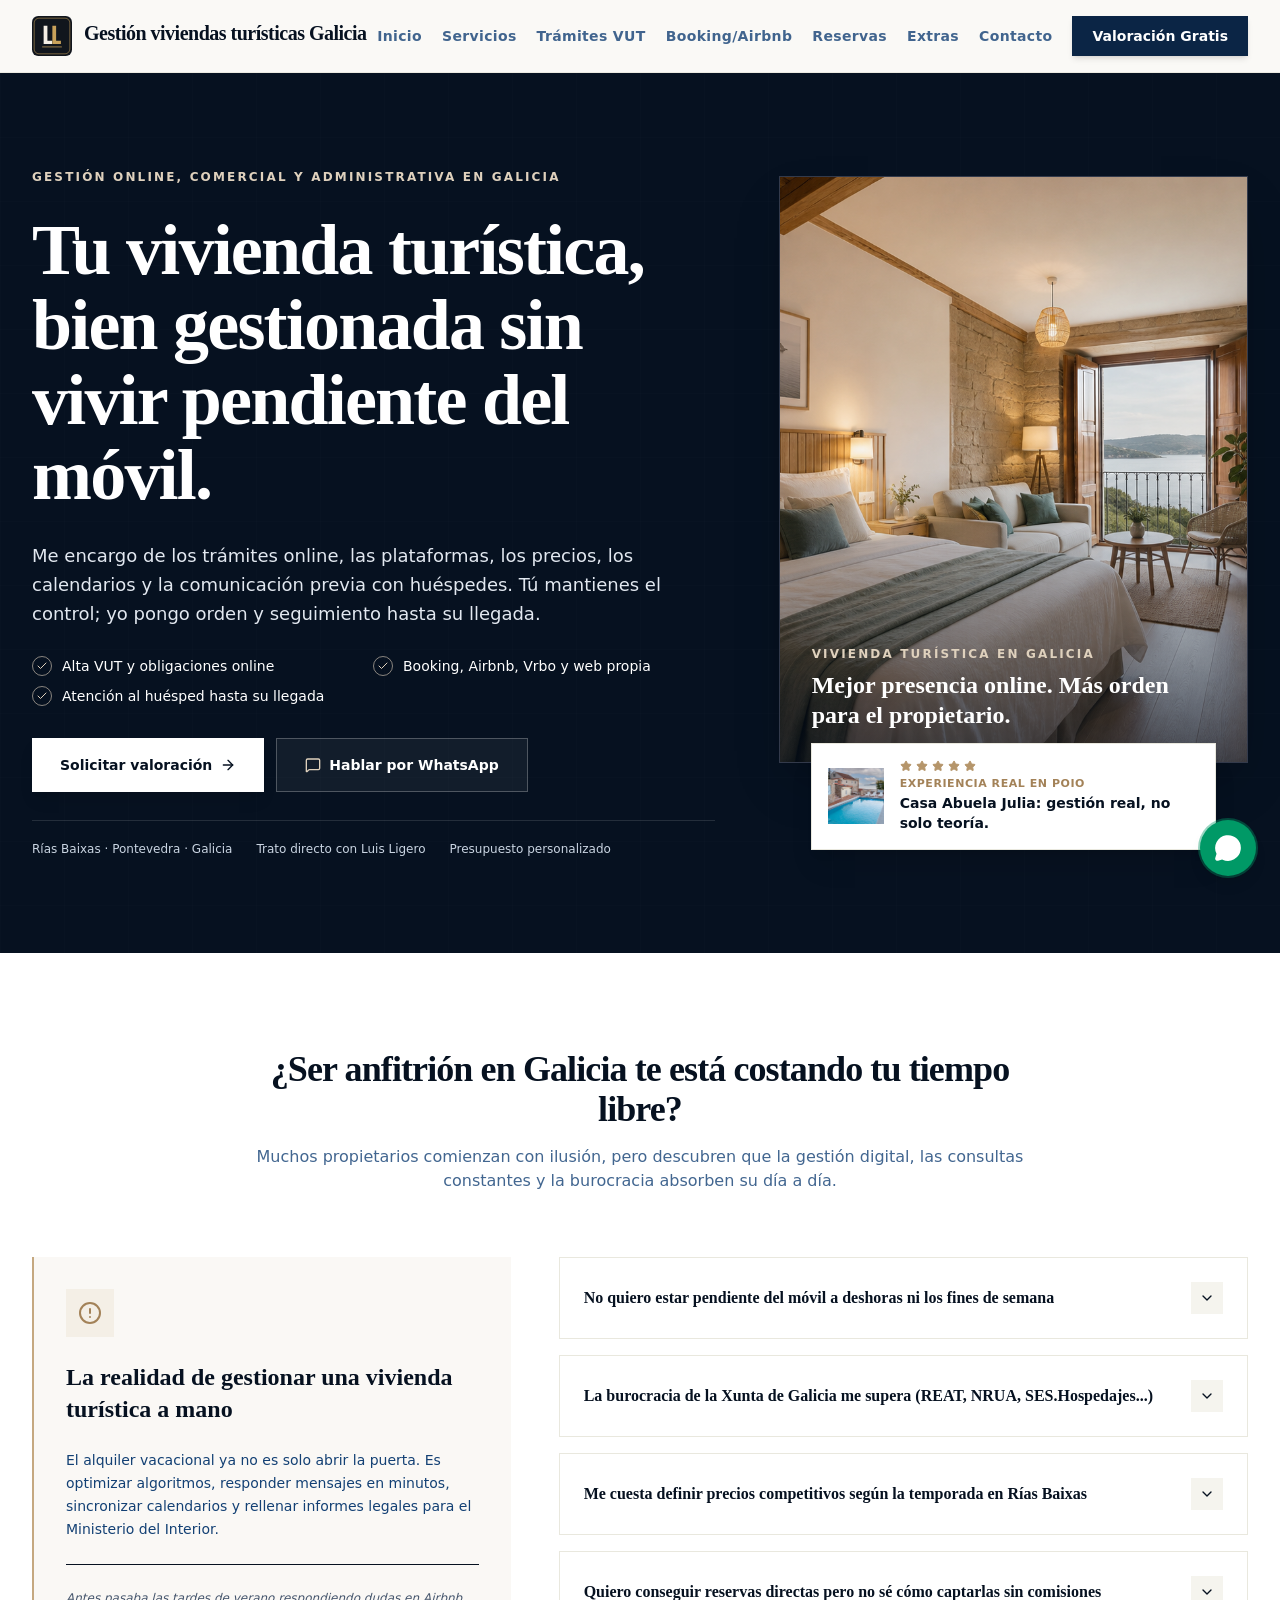
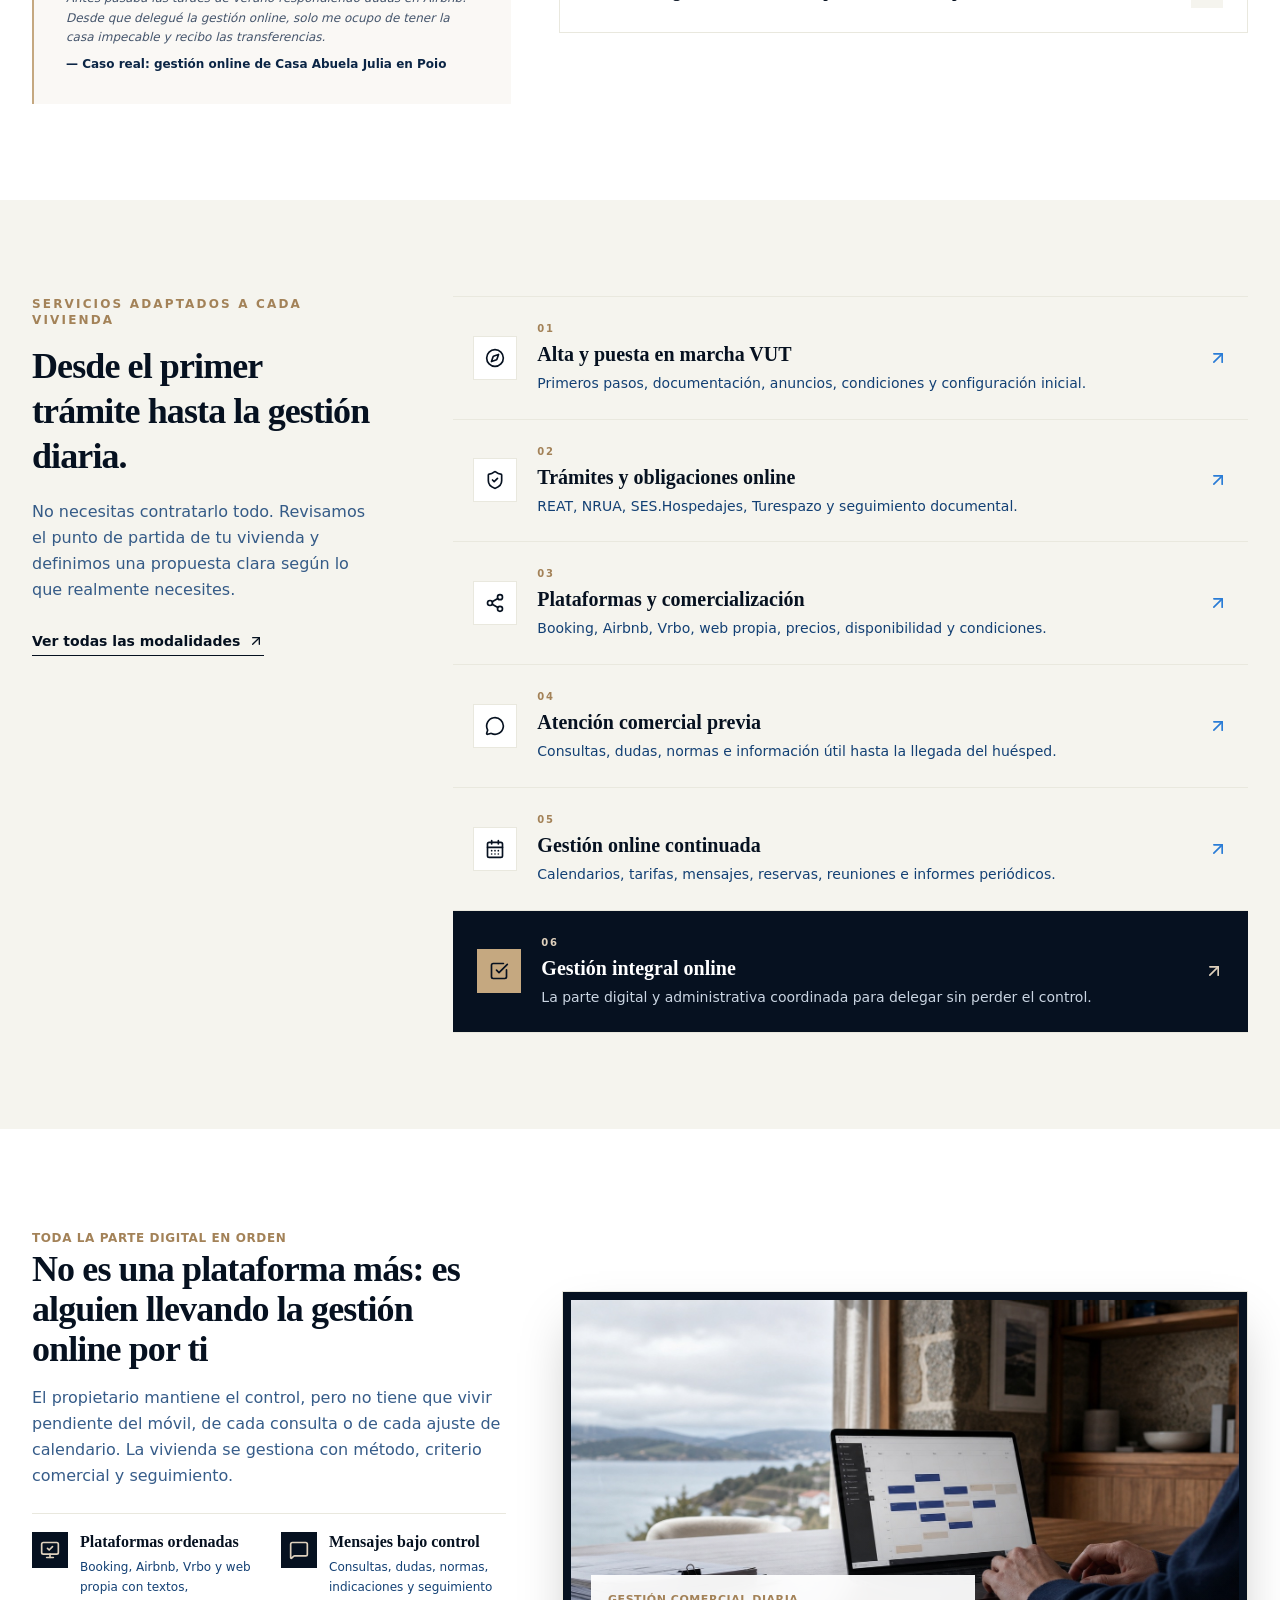
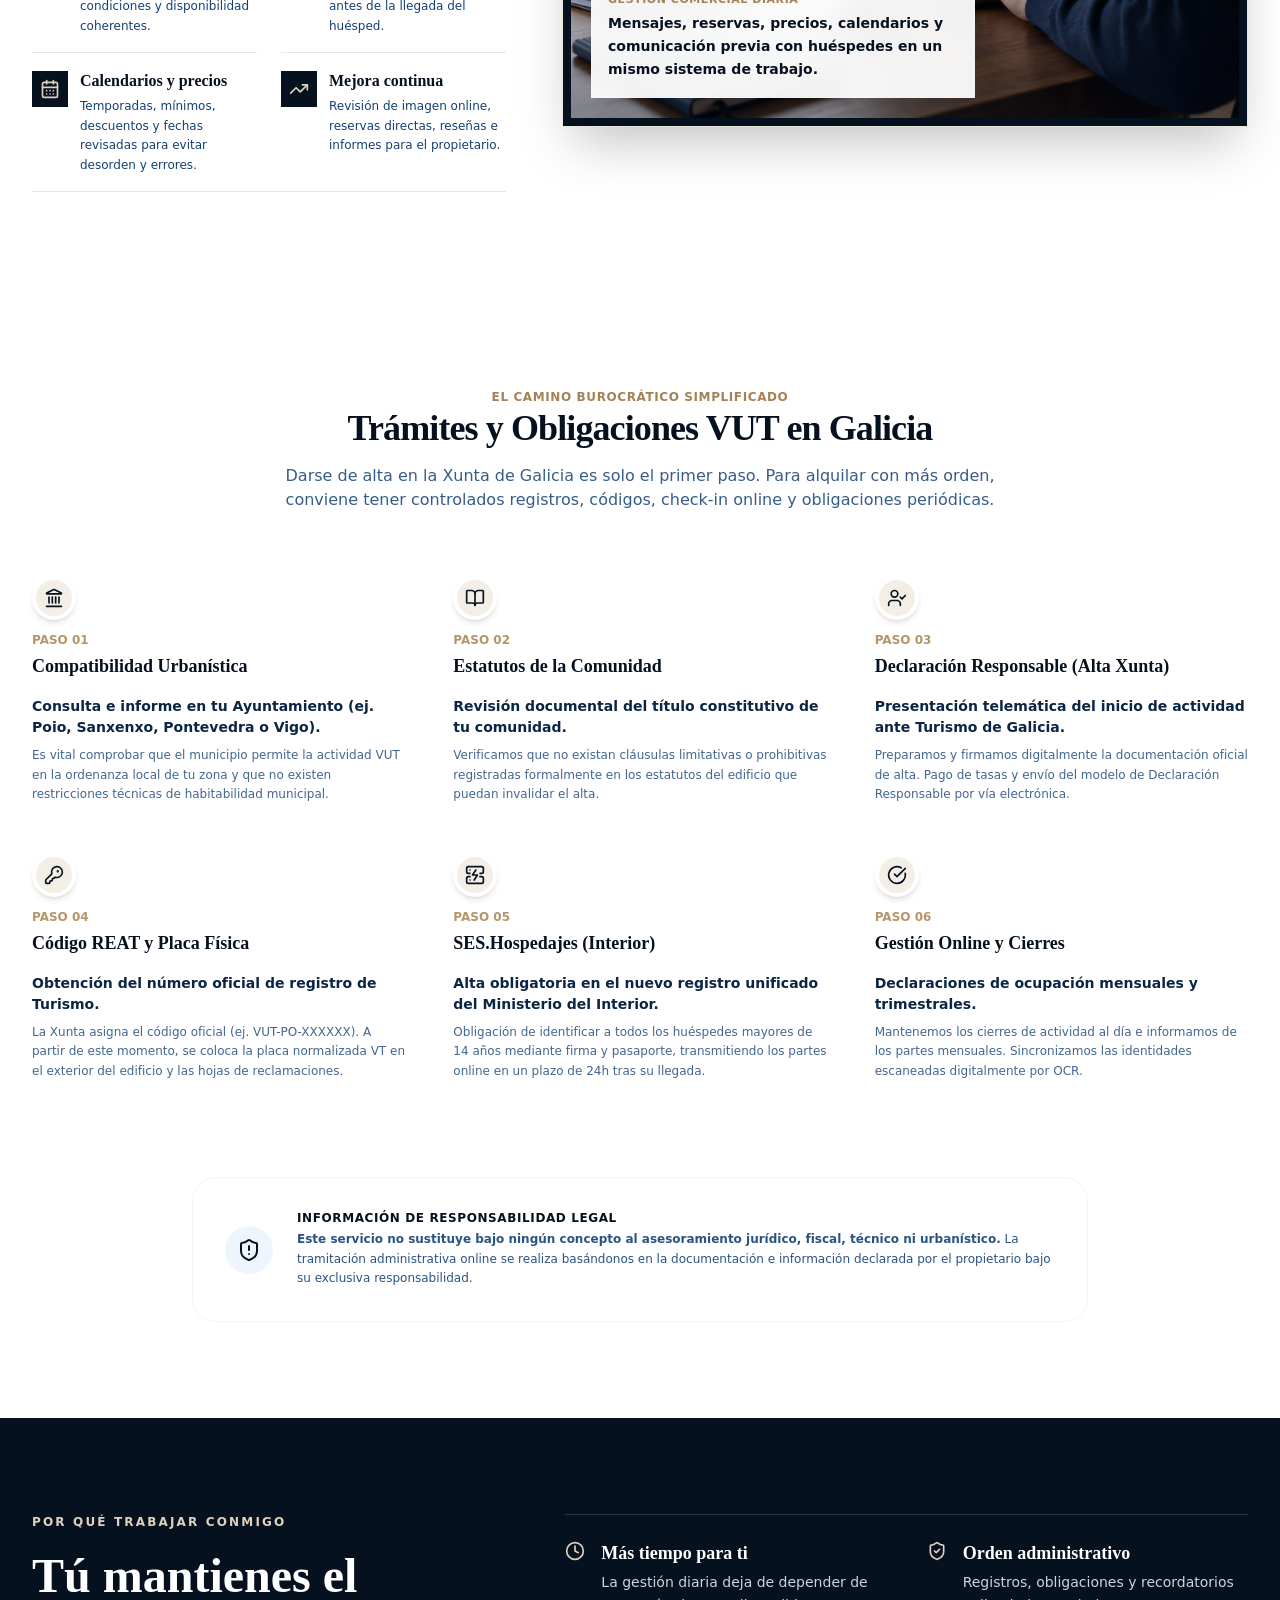
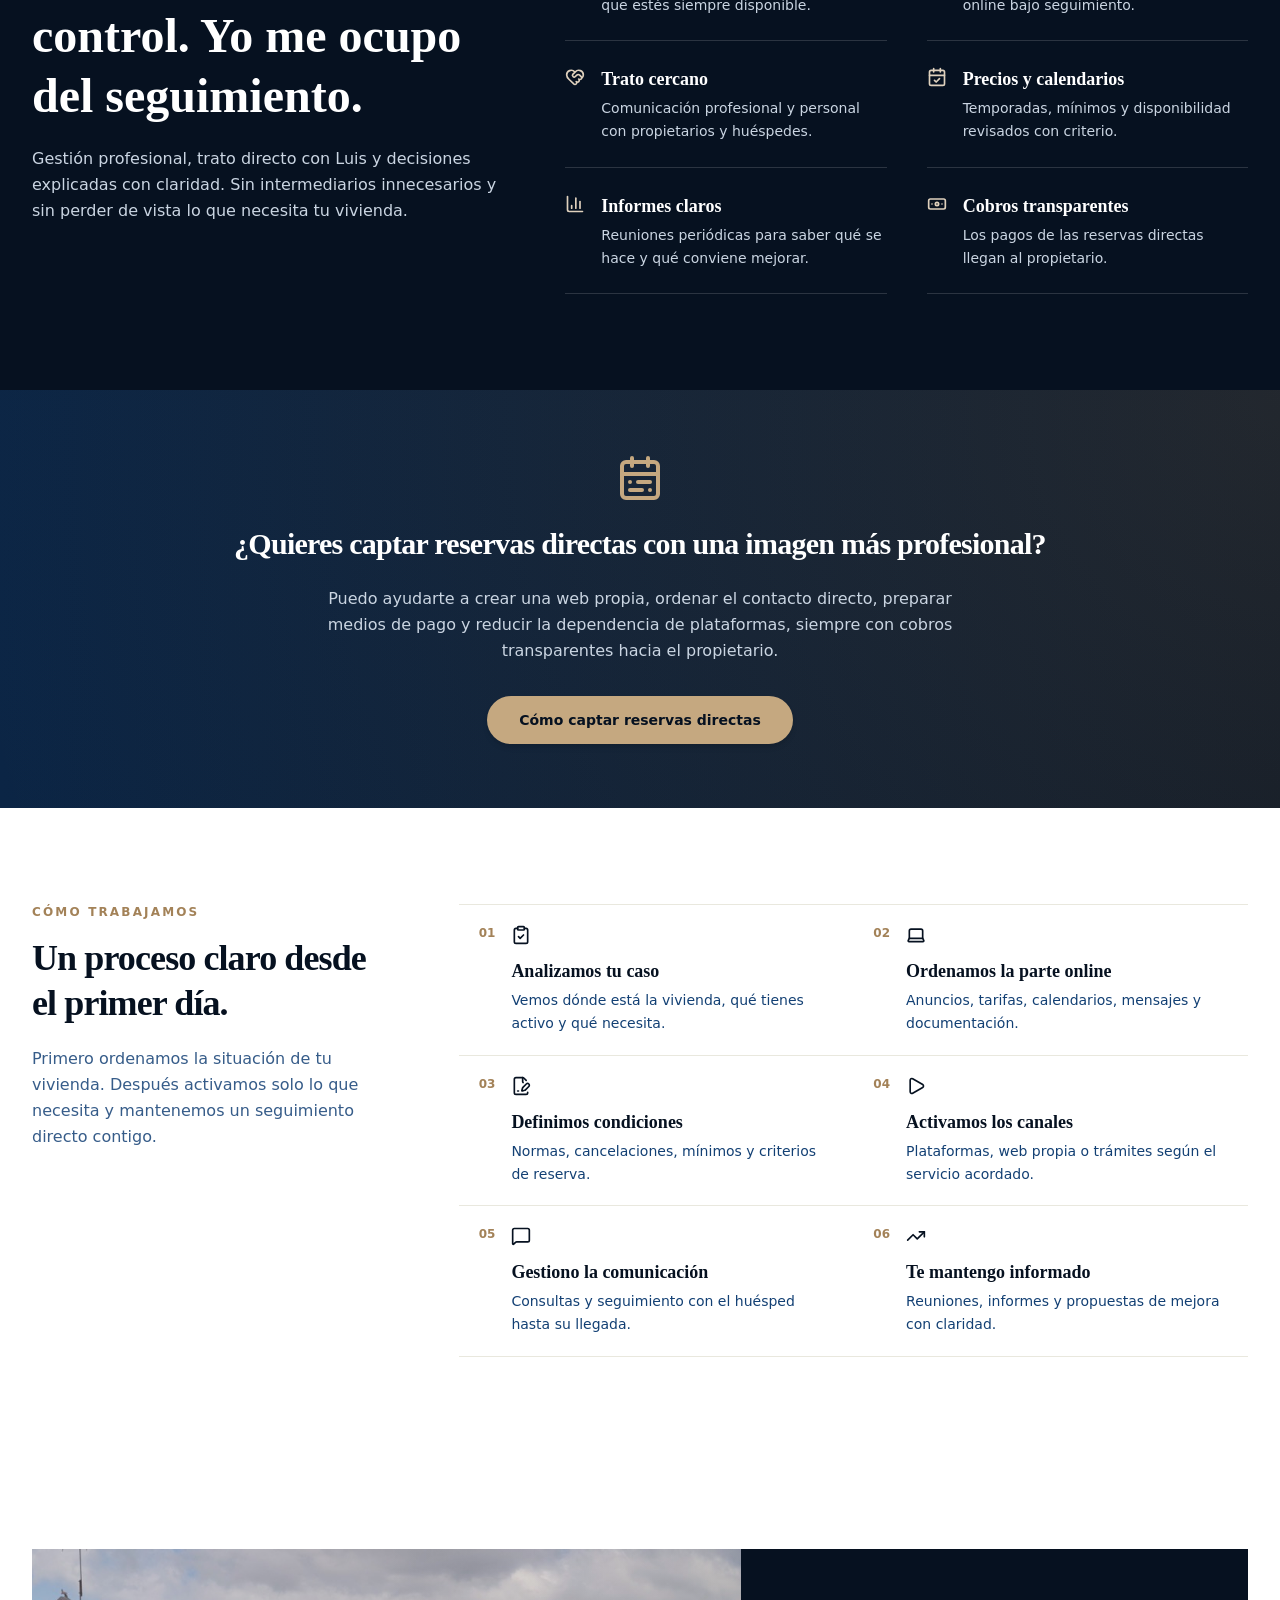
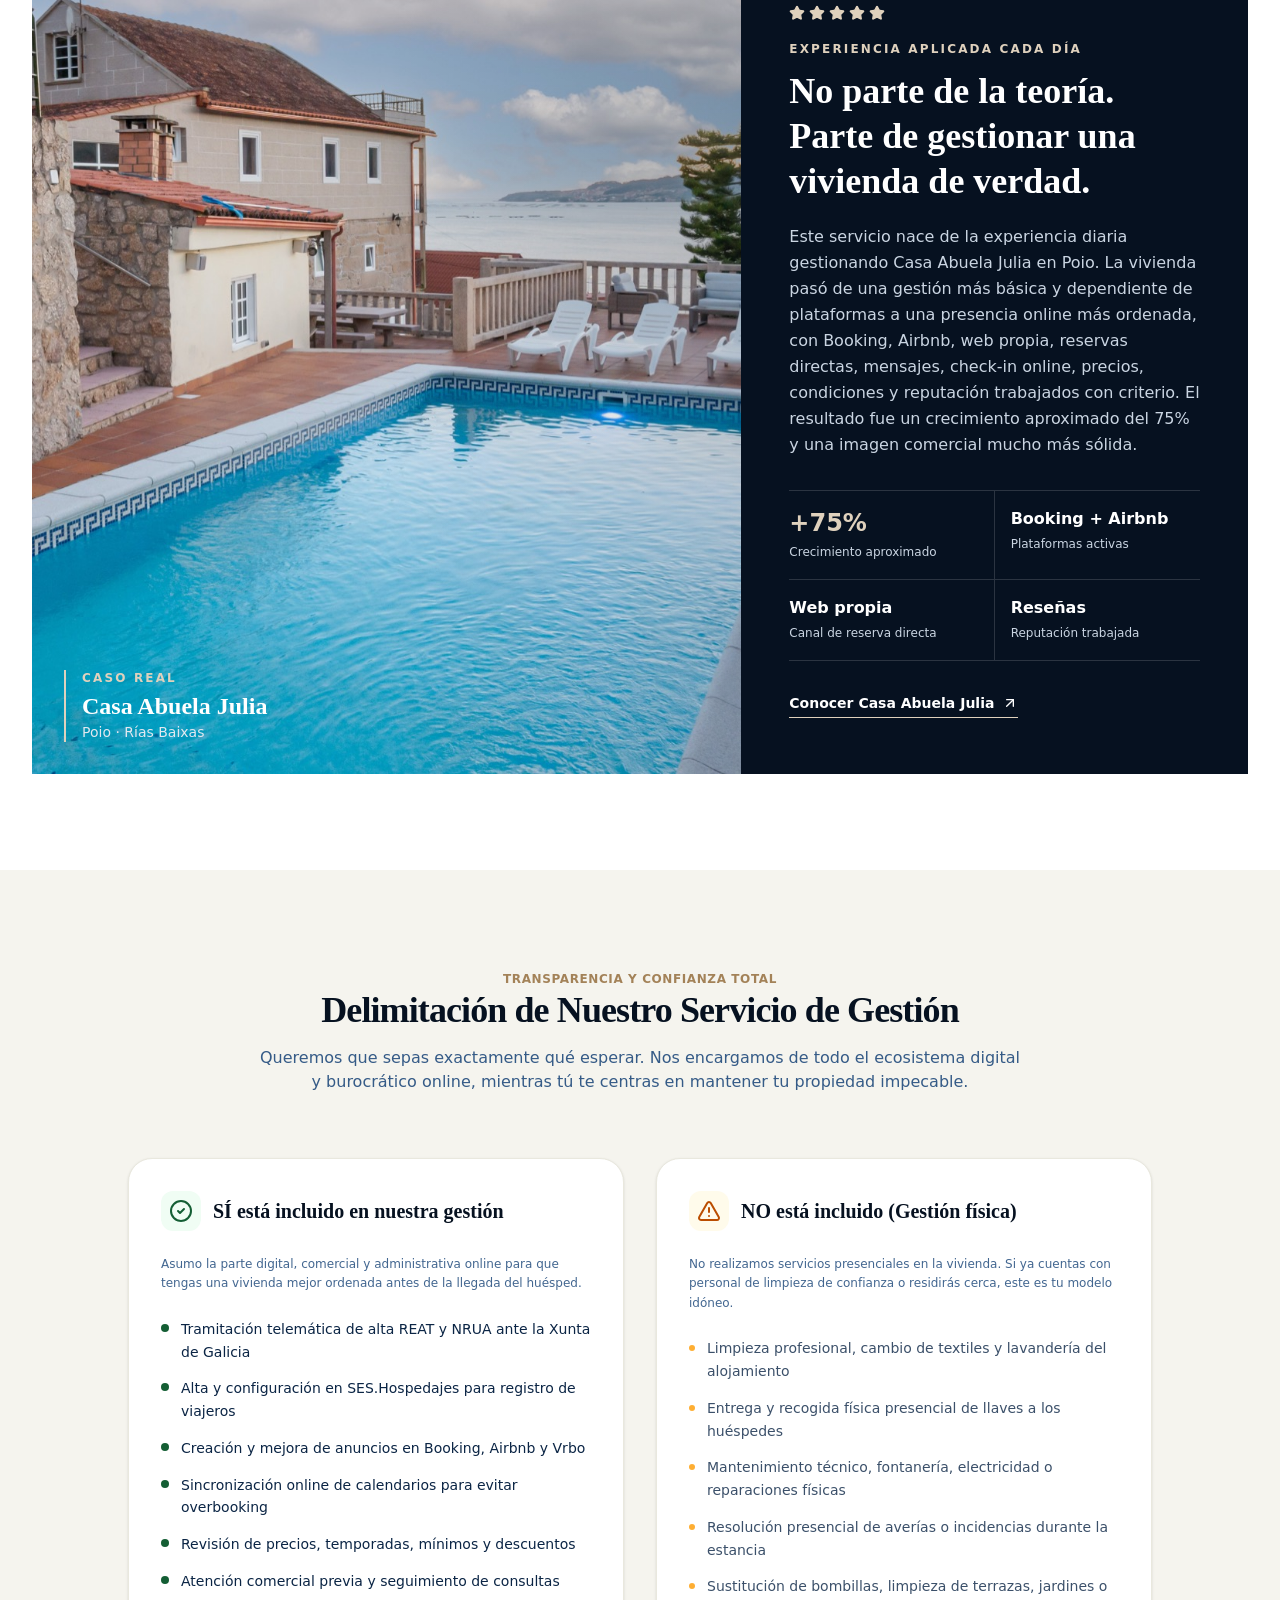
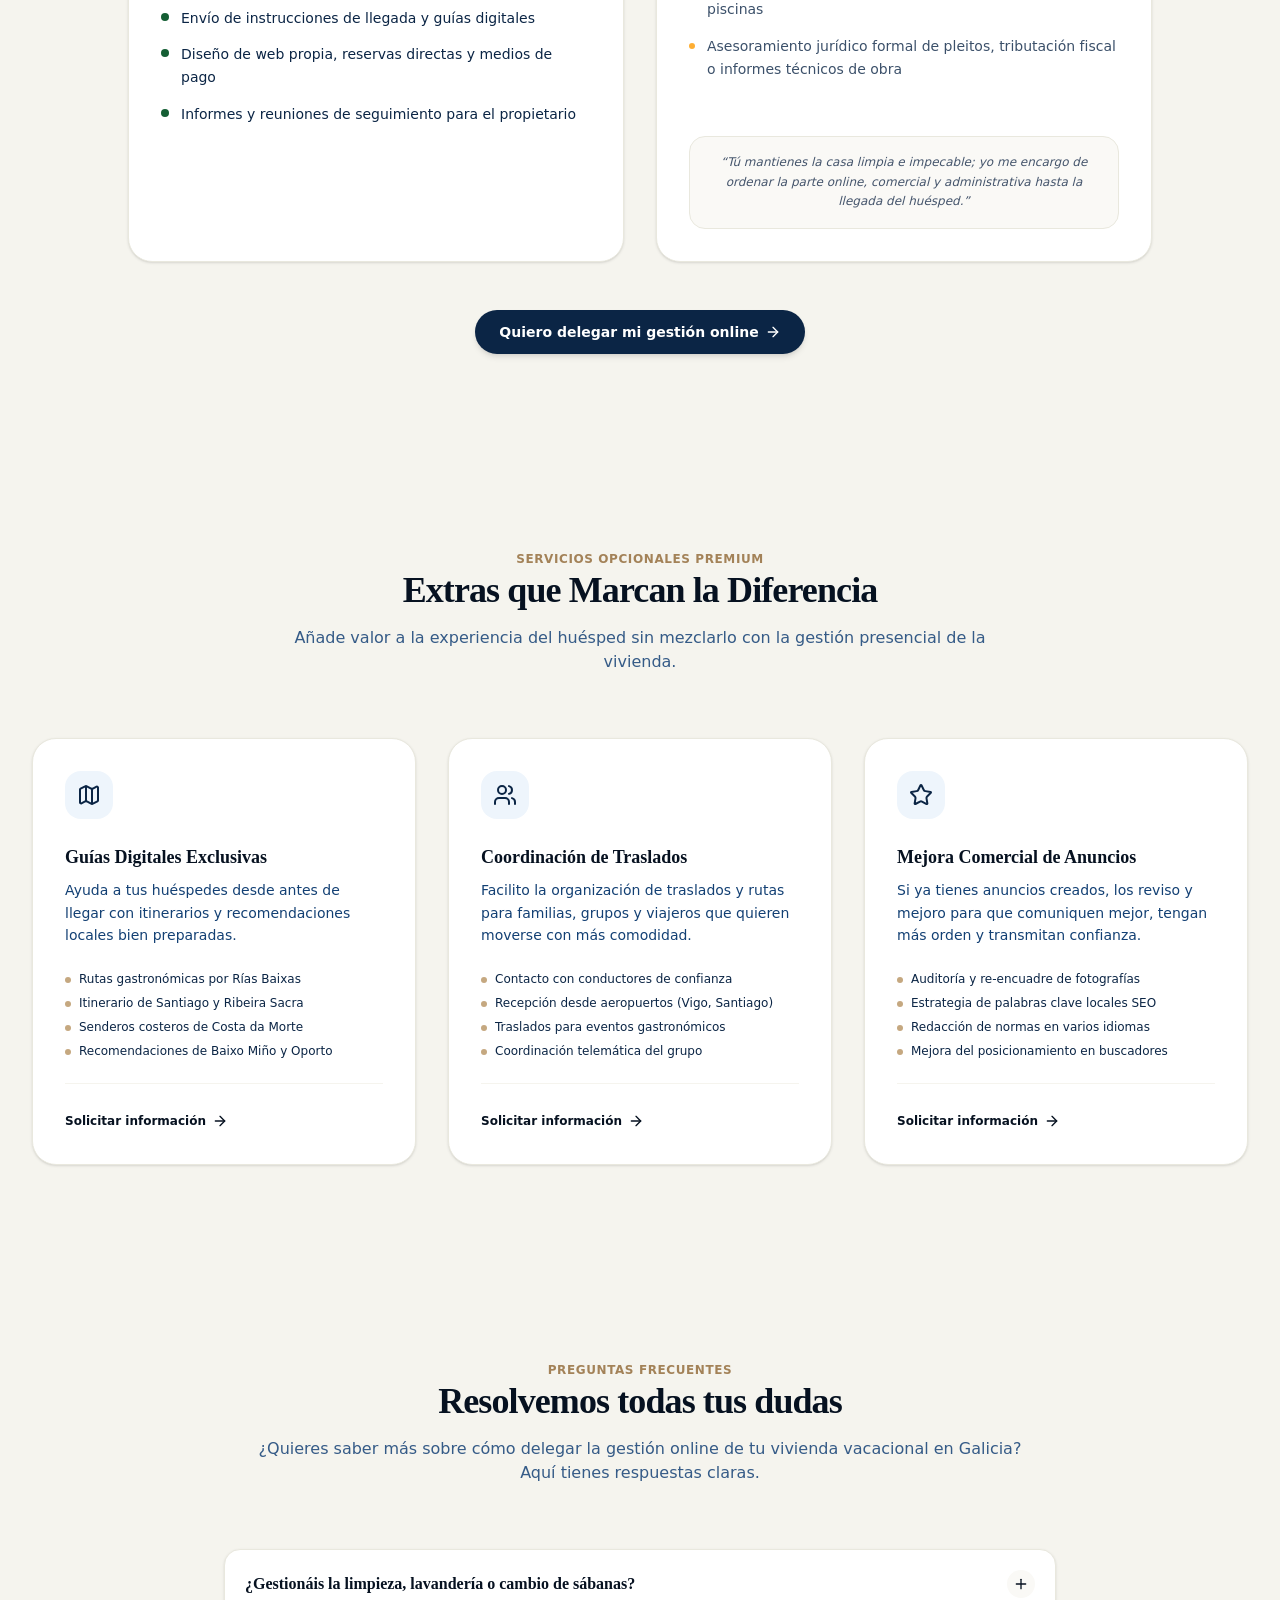
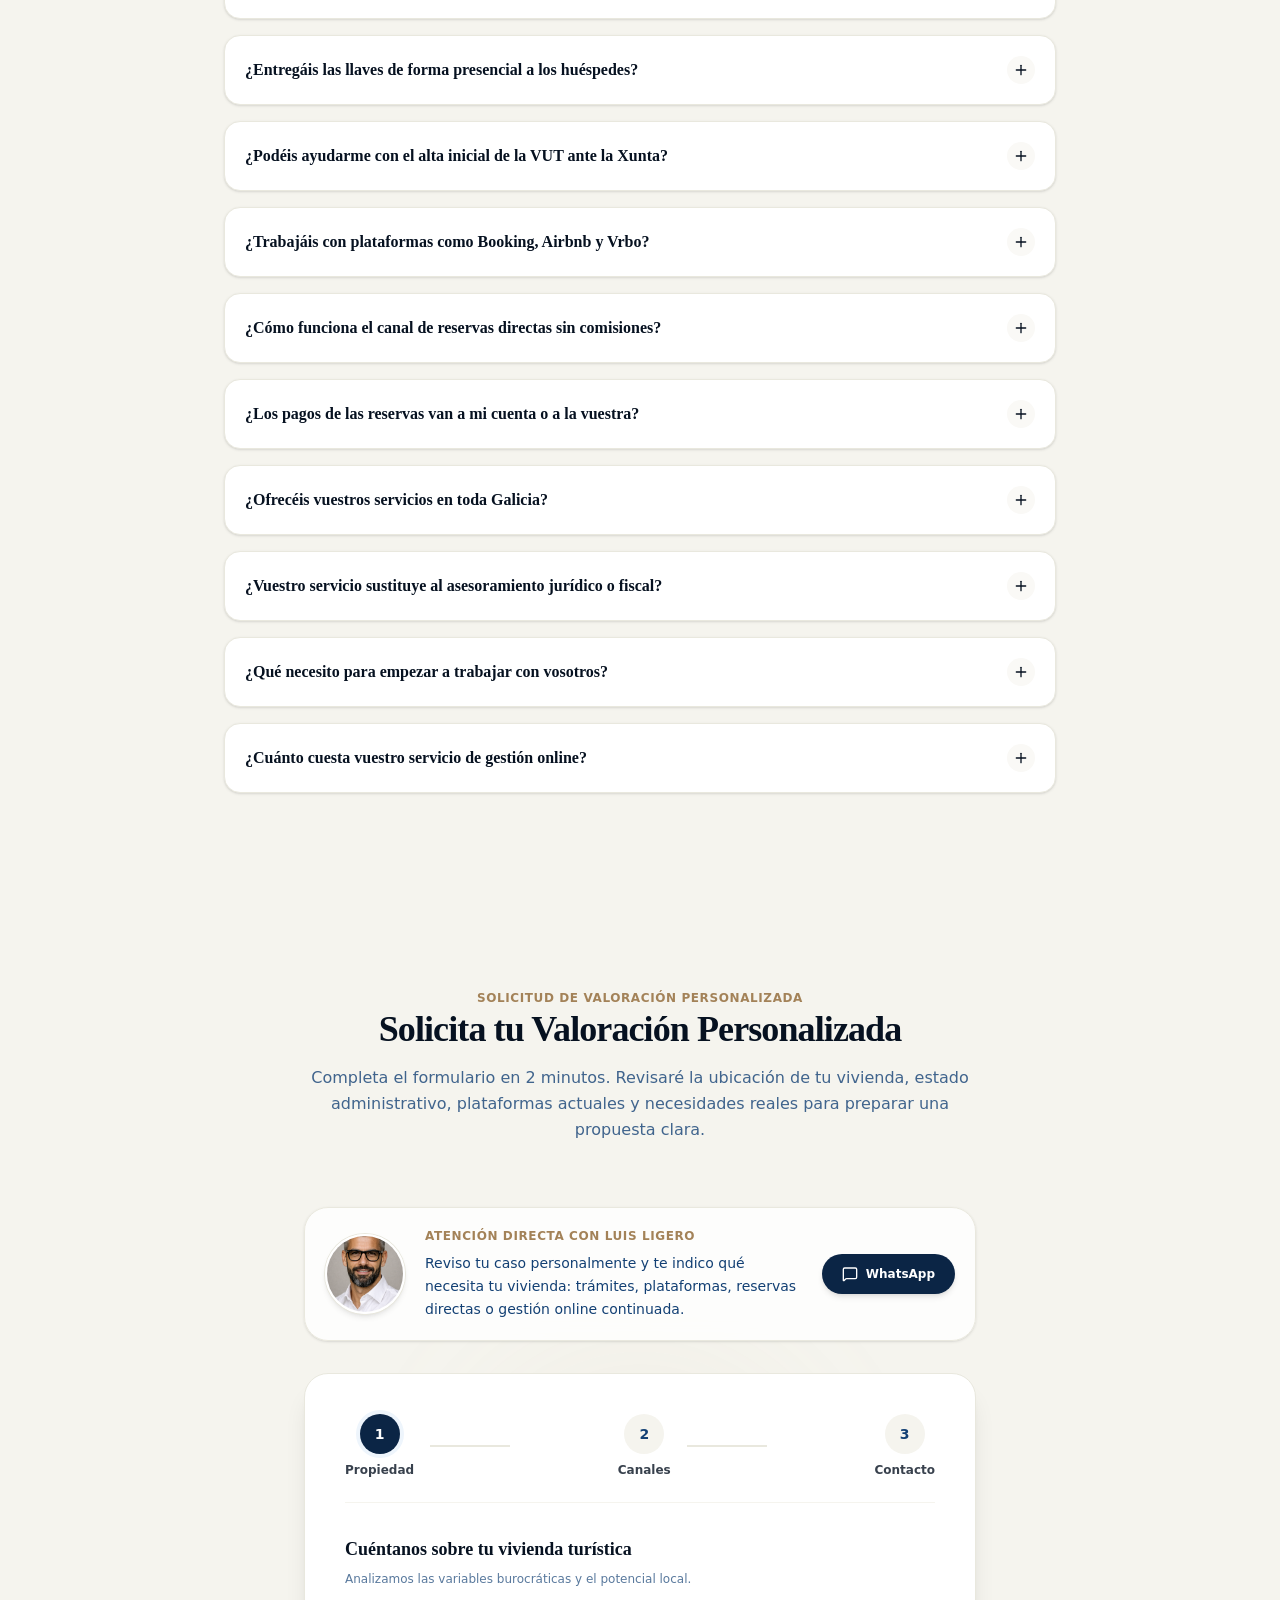
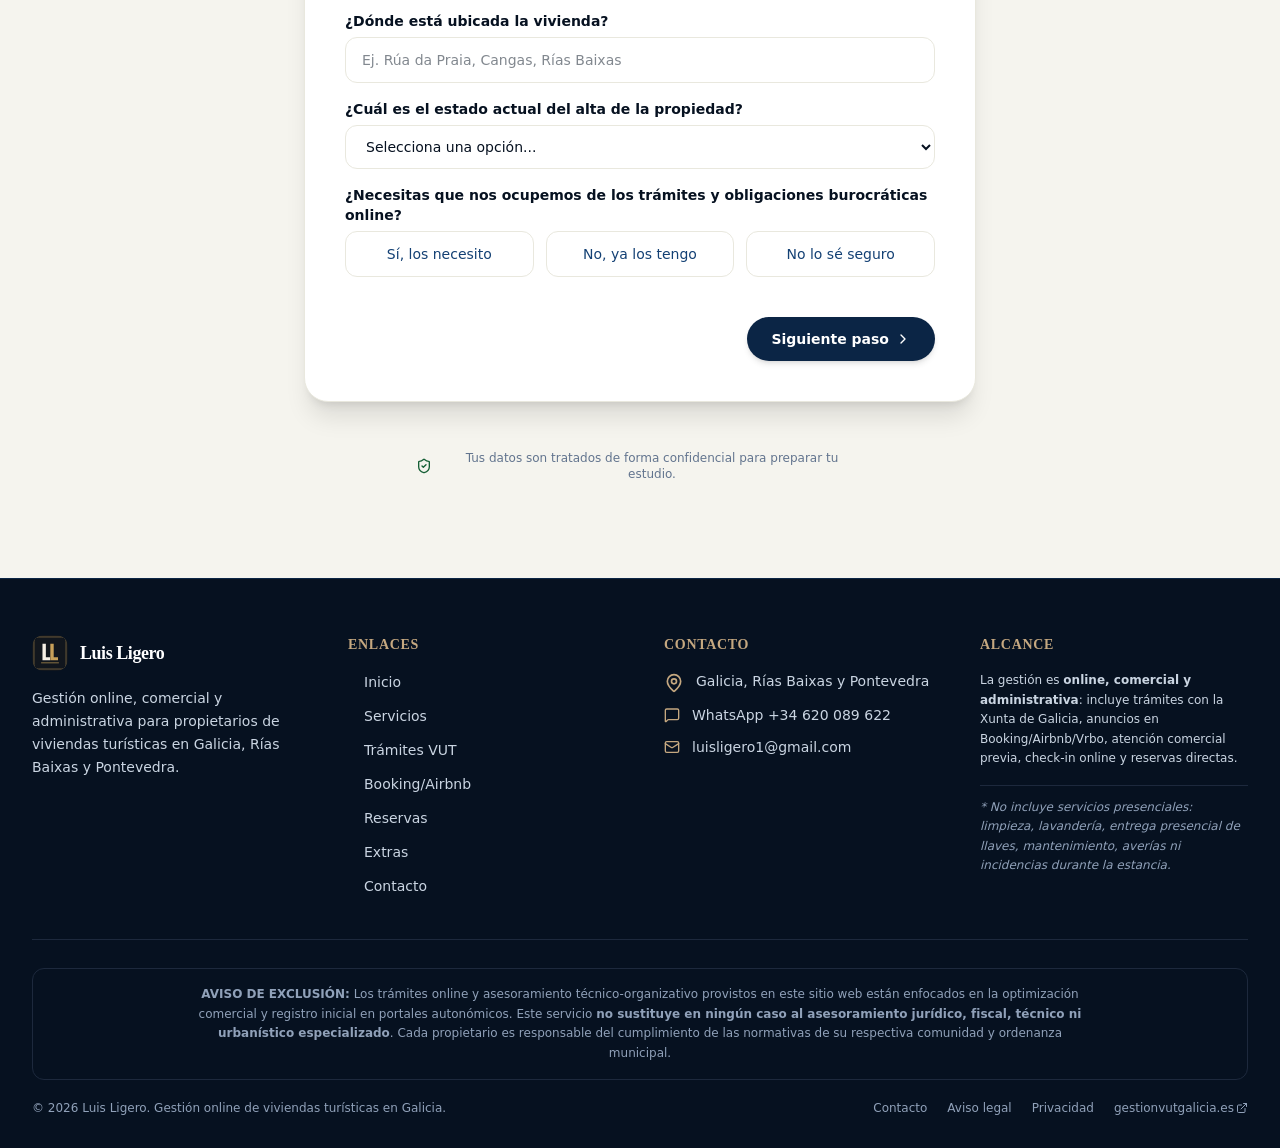
==== commit 70e9384d: "Mejorar diseno premium y experiencia movil" ====
--- a/index.html
+++ b/index.html
@@ -1 +1 @@
-<!DOCTYPE html><html lang="es" class="h-full antialiased"><head><meta charSet="utf-8"/><meta name="viewport" content="width=device-width, initial-scale=1"/><link rel="preload" href="/images/luis-ligero.png" as="image"/><link rel="stylesheet" href="/_next/static/chunks/16m4m5sjbazs~.css" data-precedence="next"/><link rel="preload" as="script" fetchPriority="low" href="/_next/static/chunks/115dplafwys-z.js"/><script src="/_next/static/chunks/0pqt~8bl3ukh4.js" async=""></script><script src="/_next/static/chunks/10u3y4bw1ayzs.js" async=""></script><script src="/_next/static/chunks/02j8d7.9f.ryz.js" async=""></script><script src="/_next/static/chunks/turbopack-04u~0~-t1teaj.js" async=""></script><script src="/_next/static/chunks/11b_rcm145vlq.js" async=""></script><script src="/_next/static/chunks/07oc61.3_tqzv.js" async=""></script><script src="/_next/static/chunks/0d3shmwh5_nmn.js" async=""></script><script src="/_next/static/chunks/0tnoui5-emh5a.js" async=""></script><script src="/_next/static/chunks/0q~5kek0ep7~0.js" async=""></script><title>Gestión viviendas turísticas Galicia | Gestión Online de Viviendas Turísticas en Galicia</title><meta name="description" content="Gestión online, comercial y administrativa para viviendas turísticas en Galicia. Alta VUT, Xunta, Booking, Airbnb, Vrbo, reservas directas, calendarios, precios y comunicación previa con huéspedes."/><meta name="keywords" content="gestión viviendas turísticas Galicia,gestión VUT Galicia,alta VUT Galicia,trámites vivienda turística Galicia,gestión Airbnb Galicia,gestión Booking Galicia,reservas directas vivienda turística,check-in online vivienda turística,viviendas turísticas Rías Baixas,viviendas turísticas Pontevedra"/><meta name="robots" content="index, follow"/><link rel="canonical" href="https://gestionvutgalicia.es"/><meta property="og:title" content="Gestión viviendas turísticas Galicia | Gestión Online de Viviendas Turísticas en Galicia"/><meta property="og:description" content="Gestión online de viviendas turísticas en Galicia: trámites VUT, plataformas, reservas directas, calendarios, precios y comunicación previa hasta la llegada."/><meta property="og:url" content="https://gestionvutgalicia.es"/><meta property="og:site_name" content="Gestión viviendas turísticas Galicia"/><meta property="og:locale" content="es_ES"/><meta property="og:type" content="website"/><meta name="twitter:card" content="summary_large_image"/><meta name="twitter:title" content="Gestión viviendas turísticas Galicia | Gestión de VUT en Galicia"/><meta name="twitter:description" content="Gestión online de Booking, Airbnb, Vrbo, trámites VUT y comunicación previa con huéspedes en Galicia."/><link rel="icon" href="/icon.svg?icon.0~c2et9mm5c.2.svg" sizes="any" type="image/svg+xml"/><script src="/_next/static/chunks/03~yq9q893hmn.js" noModule=""></script></head><body class="min-h-full flex flex-col font-sans bg-bone-50 text-atlantic-950"><div hidden=""><!--$--><!--/$--></div><script type="application/ld+json">{"@context":"https://schema.org","@graph":[{"@type":"ProfessionalService","@id":"https://gestionvutgalicia.es/#service","name":"Gestión viviendas turísticas Galicia","url":"https://gestionvutgalicia.es","logo":"https://gestionvutgalicia.es/icon.svg","image":"https://gestionvutgalicia.es/images/vivienda-turistica-galicia.png","description":"Gestión online, comercial y administrativa para propietarios de viviendas turísticas en Galicia, Rías Baixas y Pontevedra.","telephone":"+34 620 089 622","email":"luisligero1@gmail.com","address":{"@type":"PostalAddress","streetAddress":"Poio, Pontevedra, Galicia","addressLocality":"Poio","addressRegion":"Galicia","postalCode":"36995","addressCountry":"ES"},"geo":{"@type":"GeoCoordinates","latitude":"42.4310","longitude":"-8.6444"},"areaServed":[{"@type":"AdministrativeArea","name":"Galicia"},{"@type":"AdministrativeArea","name":"Rías Baixas"},{"@type":"AdministrativeArea","name":"Pontevedra"}],"openingHoursSpecification":{"@type":"OpeningHoursSpecification","dayOfWeek":["Monday","Tuesday","Wednesday","Thursday","Friday","Saturday","Sunday"],"opens":"00:00","closes":"23:59"}},{"@type":"Service","@id":"https://gestionvutgalicia.es/#management","name":"Gestión Online y Burocrática de Viviendas Turísticas","serviceType":"Holiday Rental Online Management","provider":{"@type":"LocalBusiness","name":"Gestión viviendas turísticas Galicia"},"areaServed":{"@type":"AdministrativeArea","name":"Galicia"},"description":"Gestión de trámites online, anuncios en Booking/Airbnb/Vrbo, calendarios, precios, reservas directas y comunicación previa con huéspedes."}]}</script><header class="sticky top-0 z-40 w-full glass-panel border-b border-bone-200"><div class="mx-auto max-w-[1500px] px-4 sm:px-6 lg:px-8"><div class="flex h-20 items-center justify-between gap-5"><div class="flex min-w-0 items-center"><a class="group flex min-w-0 items-center gap-3" href="/"><img alt="Luis Ligero" loading="lazy" width="40" height="40" decoding="async" data-nimg="1" class="h-10 w-10 shrink-0 rounded-xl" style="color:transparent" src="/images/logo-ll.svg"/><span class="min-w-0 font-serif text-[15px] font-bold leading-tight tracking-tight text-atlantic-950 transition-colors group-hover:text-atlantic-700 sm:text-lg xl:text-xl"><span class="hidden max-w-[430px] truncate sm:inline-block">Gestión viviendas turísticas Galicia</span><span class="block max-w-[230px] truncate sm:hidden">Gestión viviendas turísticas</span></span></a></div><nav class="hidden xl:flex items-center gap-5 2xl:gap-7"><a class="relative whitespace-nowrap py-1 text-sm font-semibold tracking-wide transition-colors text-atlantic-900" href="/">Inicio<span class="absolute bottom-0 left-0 right-0 h-0.5 bg-sand-500"></span></a><a class="relative whitespace-nowrap py-1 text-sm font-semibold tracking-wide transition-colors text-atlantic-700/80 hover:text-atlantic-950" href="/servicios">Servicios</a><a class="relative whitespace-nowrap py-1 text-sm font-semibold tracking-wide transition-colors text-atlantic-700/80 hover:text-atlantic-950" href="/tramites-vut-galicia">Trámites VUT</a><a class="relative whitespace-nowrap py-1 text-sm font-semibold tracking-wide transition-colors text-atlantic-700/80 hover:text-atlantic-950" href="/gestion-booking-airbnb-vrbo">Booking/Airbnb</a><a class="relative whitespace-nowrap py-1 text-sm font-semibold tracking-wide transition-colors text-atlantic-700/80 hover:text-atlantic-950" href="/reservas-directas">Reservas</a><a class="relative whitespace-nowrap py-1 text-sm font-semibold tracking-wide transition-colors text-atlantic-700/80 hover:text-atlantic-950" href="/extras">Extras</a><a class="relative whitespace-nowrap py-1 text-sm font-semibold tracking-wide transition-colors text-atlantic-700/80 hover:text-atlantic-950" href="/contacto">Contacto</a></nav><div class="hidden shrink-0 xl:block"><a class="inline-flex items-center justify-center rounded-full bg-atlantic-900 px-5 py-2.5 text-sm font-semibold text-white shadow-md transition-all hover:scale-102 hover:bg-atlantic-800 hover:shadow-lg focus:outline-none focus:ring-2 focus:ring-atlantic-900 focus:ring-offset-2 2xl:px-6" href="/contacto">Valoración Gratis</a></div><div class="flex xl:hidden"><button type="button" class="inline-flex items-center justify-center rounded-md p-2 text-atlantic-900 hover:bg-bone-100 focus:outline-none" aria-expanded="false"><span class="sr-only">Abrir menú principal</span><svg xmlns="http://www.w3.org/2000/svg" width="24" height="24" viewBox="0 0 24 24" fill="none" stroke="currentColor" stroke-width="2" stroke-linecap="round" stroke-linejoin="round" class="lucide lucide-menu h-6 w-6" aria-hidden="true"><path d="M4 5h16"></path><path d="M4 12h16"></path><path d="M4 19h16"></path></svg></button></div></div></div></header><main class="flex-grow"><div class="space-y-0"><section class="relative overflow-hidden bg-atlantic-950 pt-24 pb-20 text-white lg:pt-32 lg:pb-28"><div class="absolute inset-0 scale-105 bg-cover bg-center opacity-80" style="background-image:url(&#x27;/images/rias-baixas-poio.jpg&#x27;)"></div><div class="absolute inset-0 bg-gradient-to-r from-atlantic-950/92 via-atlantic-950/58 to-atlantic-950/12"></div><div class="absolute inset-0 bg-gradient-to-b from-atlantic-950/18 via-transparent to-atlantic-950/30"></div><div class="absolute inset-x-0 bottom-0 h-32 bg-gradient-to-b from-transparent to-bone-50"></div><div class="mx-auto max-w-7xl px-4 sm:px-6 lg:px-8 relative"><div class="grid grid-cols-1 lg:grid-cols-12 gap-12 items-center"><div class="lg:col-span-7 space-y-8 text-left"><div class="inline-flex items-center gap-2 rounded-full border border-white/15 bg-white/10 px-4 py-1.5 shadow-sm backdrop-blur-md" style="opacity:0;transform:translateY(15px)"><svg xmlns="http://www.w3.org/2000/svg" width="24" height="24" viewBox="0 0 24 24" fill="none" stroke="currentColor" stroke-width="2" stroke-linecap="round" stroke-linejoin="round" class="lucide lucide-sparkles h-4 w-4 text-sand-600" aria-hidden="true"><path d="M11.017 2.814a1 1 0 0 1 1.966 0l1.051 5.558a2 2 0 0 0 1.594 1.594l5.558 1.051a1 1 0 0 1 0 1.966l-5.558 1.051a2 2 0 0 0-1.594 1.594l-1.051 5.558a1 1 0 0 1-1.966 0l-1.051-5.558a2 2 0 0 0-1.594-1.594l-5.558-1.051a1 1 0 0 1 0-1.966l5.558-1.051a2 2 0 0 0 1.594-1.594z"></path><path d="M20 2v4"></path><path d="M22 4h-4"></path><circle cx="4" cy="20" r="2"></circle></svg><span class="text-xs font-bold tracking-wider text-white uppercase font-sans">Gestión online, comercial y administrativa en Galicia</span></div><h1 class="font-serif text-4xl sm:text-5xl lg:text-6xl font-bold tracking-tight text-white leading-tight" style="opacity:0;transform:translateY(20px)">Gestionamos la parte online de tu vivienda turística para que<!-- --> <span class="relative inline-block text-transparent bg-clip-text bg-gradient-to-r from-sand-300 to-white">no vivas pendiente</span> <!-- -->del móvil.</h1><p class="text-base sm:text-lg text-slate-200 leading-relaxed font-sans max-w-2xl" style="opacity:0;transform:translateY(20px)">Me encargo de los trámites online, la optimización en Booking, Airbnb y Vrbo, los precios, calendarios, reservas directas y la comunicación previa con huéspedes hasta su llegada.<strong> Tú mantienes el control sin vivir pendiente del móvil.</strong></p><ul class="grid grid-cols-1 sm:grid-cols-2 gap-3 text-sm text-slate-100 font-medium" style="opacity:0;transform:translateY(15px)"><li class="flex items-center gap-2"><svg xmlns="http://www.w3.org/2000/svg" width="24" height="24" viewBox="0 0 24 24" fill="none" stroke="currentColor" stroke-width="2" stroke-linecap="round" stroke-linejoin="round" class="lucide lucide-circle-check-big h-4 w-4 text-sand-300 shrink-0" aria-hidden="true"><path d="M21.801 10A10 10 0 1 1 17 3.335"></path><path d="m9 11 3 3L22 4"></path></svg><span>Alta VUT, REAT, NRUA y obligaciones online</span></li><li class="flex items-center gap-2"><svg xmlns="http://www.w3.org/2000/svg" width="24" height="24" viewBox="0 0 24 24" fill="none" stroke="currentColor" stroke-width="2" stroke-linecap="round" stroke-linejoin="round" class="lucide lucide-circle-check-big h-4 w-4 text-sand-300 shrink-0" aria-hidden="true"><path d="M21.801 10A10 10 0 1 1 17 3.335"></path><path d="m9 11 3 3L22 4"></path></svg><span>Booking, Airbnb, Vrbo y web propia</span></li><li class="flex items-center gap-2"><svg xmlns="http://www.w3.org/2000/svg" width="24" height="24" viewBox="0 0 24 24" fill="none" stroke="currentColor" stroke-width="2" stroke-linecap="round" stroke-linejoin="round" class="lucide lucide-circle-check-big h-4 w-4 text-sand-300 shrink-0" aria-hidden="true"><path d="M21.801 10A10 10 0 1 1 17 3.335"></path><path d="m9 11 3 3L22 4"></path></svg><span>Atención comercial previa con huéspedes</span></li><li class="flex items-center gap-2"><svg xmlns="http://www.w3.org/2000/svg" width="24" height="24" viewBox="0 0 24 24" fill="none" stroke="currentColor" stroke-width="2" stroke-linecap="round" stroke-linejoin="round" class="lucide lucide-circle-check-big h-4 w-4 text-sand-300 shrink-0" aria-hidden="true"><path d="M21.801 10A10 10 0 1 1 17 3.335"></path><path d="m9 11 3 3L22 4"></path></svg><span>Calendarios, precios y reservas directas</span></li></ul><div class="flex flex-col sm:flex-row gap-4 pt-2" style="opacity:0;transform:translateY(20px)"><a class="inline-flex items-center justify-center rounded-full bg-white px-8 py-4 text-sm font-semibold text-atlantic-950 shadow-lg hover:bg-sand-100 transition-all hover:scale-102 hover:shadow-xl focus:outline-none" href="/contacto">Solicitar valoración personalizada<svg xmlns="http://www.w3.org/2000/svg" width="24" height="24" viewBox="0 0 24 24" fill="none" stroke="currentColor" stroke-width="2" stroke-linecap="round" stroke-linejoin="round" class="lucide lucide-arrow-right ml-2 h-4 w-4" aria-hidden="true"><path d="M5 12h14"></path><path d="m12 5 7 7-7 7"></path></svg></a><a href="https://wa.me/34620089622?text=Hola%20Luis%2C%20quiero%20consultar%20sobre%20la%20gesti%C3%B3n%20online%20de%20mi%20vivienda%20tur%C3%ADstica." target="_blank" rel="noopener noreferrer" class="inline-flex items-center justify-center rounded-full bg-white/10 border border-white/15 px-8 py-4 text-sm font-semibold text-white shadow-sm backdrop-blur-md hover:bg-white/15 transition-all hover:scale-102 gap-2"><svg xmlns="http://www.w3.org/2000/svg" width="24" height="24" viewBox="0 0 24 24" fill="none" stroke="currentColor" stroke-width="2" stroke-linecap="round" stroke-linejoin="round" class="lucide lucide-message-square h-4 w-4 text-emerald-600 fill-emerald-600/10" aria-hidden="true"><path d="M22 17a2 2 0 0 1-2 2H6.828a2 2 0 0 0-1.414.586l-2.202 2.202A.71.71 0 0 1 2 21.286V5a2 2 0 0 1 2-2h16a2 2 0 0 1 2 2z"></path></svg>Hablar por WhatsApp</a></div><div class="pt-4" style="opacity:0"><div class="flex flex-wrap items-center gap-2.5 sm:gap-3 text-xs font-semibold font-sans"><span class="w-full text-white/85 uppercase tracking-wider font-bold sm:w-auto">Sellos de Confianza:</span><div class="flex items-center gap-1.5 rounded-full border border-white/70 bg-white px-3.5 py-1.5 text-atlantic-950 shadow-sm"><svg xmlns="http://www.w3.org/2000/svg" width="24" height="24" viewBox="0 0 24 24" fill="none" stroke="currentColor" stroke-width="2" stroke-linecap="round" stroke-linejoin="round" class="lucide lucide-shield-check h-4 w-4 text-forest-700" aria-hidden="true"><path d="M20 13c0 5-3.5 7.5-7.66 8.95a1 1 0 0 1-.67-.01C7.5 20.5 4 18 4 13V6a1 1 0 0 1 1-1c2 0 4.5-1.2 6.24-2.72a1.17 1.17 0 0 1 1.52 0C14.51 3.81 17 5 19 5a1 1 0 0 1 1 1z"></path><path d="m9 12 2 2 4-4"></path></svg><span>Cumplimiento Xunta REAT</span></div><div class="flex items-center gap-1.5 rounded-full border border-white/70 bg-white px-3.5 py-1.5 text-atlantic-950 shadow-sm"><svg xmlns="http://www.w3.org/2000/svg" width="24" height="24" viewBox="0 0 24 24" fill="none" stroke="currentColor" stroke-width="2" stroke-linecap="round" stroke-linejoin="round" class="lucide lucide-map-pin h-4 w-4 text-forest-700" aria-hidden="true"><path d="M20 10c0 4.993-5.539 10.193-7.399 11.799a1 1 0 0 1-1.202 0C9.539 20.193 4 14.993 4 10a8 8 0 0 1 16 0"></path><circle cx="12" cy="10" r="3"></circle></svg><span>Galicia, Rías Baixas &amp; Pontevedra</span></div><div class="flex items-center gap-1.5 rounded-full border border-white/70 bg-white px-3.5 py-1.5 text-atlantic-950 shadow-sm"><svg xmlns="http://www.w3.org/2000/svg" width="24" height="24" viewBox="0 0 24 24" fill="none" stroke="currentColor" stroke-width="2" stroke-linecap="round" stroke-linejoin="round" class="lucide lucide-calendar-check h-4 w-4 text-forest-700" aria-hidden="true"><path d="M8 2v4"></path><path d="M16 2v4"></path><rect width="18" height="18" x="3" y="4" rx="2"></rect><path d="M3 10h18"></path><path d="m9 16 2 2 4-4"></path></svg><span>Sincronización 100% Online</span></div><div class="flex items-center gap-1.5 rounded-full border border-white/70 bg-white px-3.5 py-1.5 text-atlantic-950 shadow-sm"><svg xmlns="http://www.w3.org/2000/svg" width="24" height="24" viewBox="0 0 24 24" fill="none" stroke="currentColor" stroke-width="2" stroke-linecap="round" stroke-linejoin="round" class="lucide lucide-handshake h-4 w-4 text-forest-700" aria-hidden="true"><path d="m11 17 2 2a1 1 0 1 0 3-3"></path><path d="m14 14 2.5 2.5a1 1 0 1 0 3-3l-3.88-3.88a3 3 0 0 0-4.24 0l-.88.88a1 1 0 1 1-3-3l2.81-2.81a5.79 5.79 0 0 1 7.06-.87l.47.28a2 2 0 0 0 1.42.25L21 4"></path><path d="m21 3 1 11h-2"></path><path d="M3 3 2 14l6.5 6.5a1 1 0 1 0 3-3"></path><path d="M3 4h8"></path></svg><span>Trato cercano y personalizado</span></div></div></div></div><div class="lg:col-span-5 relative flex justify-center lg:justify-end"><div class="relative w-full max-w-[460px]" style="opacity:0;transform:scale(0.95)"><div class="relative aspect-[4/5] overflow-hidden rounded-[2rem] bg-slate-900 shadow-2xl ring-1 ring-white/40 group"><div class="absolute inset-0 bg-cover bg-center transition-transform duration-700 group-hover:scale-105" style="background-image:url(&#x27;/images/vivienda-turistica-galicia.png&#x27;)"></div><div class="absolute inset-0 bg-gradient-to-t from-atlantic-950/45 via-atlantic-950/5 to-transparent"></div></div><div class="absolute -bottom-6 left-5 right-5 rounded-3xl border border-white/70 bg-white/92 p-5 shadow-2xl backdrop-blur-md sm:left-8 sm:right-8"><div class="flex items-start gap-4"><div class="relative h-16 w-16 shrink-0 overflow-hidden rounded-2xl bg-bone-100"><div class="absolute inset-0 bg-cover bg-center" style="background-image:url(&#x27;/images/casa-abuela-julia-piscina-ria.jpg&#x27;)"></div></div><div class="min-w-0"><div class="mb-1 flex items-center gap-1 text-sand-600"><svg xmlns="http://www.w3.org/2000/svg" width="24" height="24" viewBox="0 0 24 24" fill="none" stroke="currentColor" stroke-width="2" stroke-linecap="round" stroke-linejoin="round" class="lucide lucide-star h-3.5 w-3.5 fill-current" aria-hidden="true"><path d="M11.525 2.295a.53.53 0 0 1 .95 0l2.31 4.679a2.123 2.123 0 0 0 1.595 1.16l5.166.756a.53.53 0 0 1 .294.904l-3.736 3.638a2.123 2.123 0 0 0-.611 1.878l.882 5.14a.53.53 0 0 1-.771.56l-4.618-2.428a2.122 2.122 0 0 0-1.973 0L6.396 21.01a.53.53 0 0 1-.77-.56l.881-5.139a2.122 2.122 0 0 0-.611-1.879L2.16 9.795a.53.53 0 0 1 .294-.906l5.165-.755a2.122 2.122 0 0 0 1.597-1.16z"></path></svg><svg xmlns="http://www.w3.org/2000/svg" width="24" height="24" viewBox="0 0 24 24" fill="none" stroke="currentColor" stroke-width="2" stroke-linecap="round" stroke-linejoin="round" class="lucide lucide-star h-3.5 w-3.5 fill-current" aria-hidden="true"><path d="M11.525 2.295a.53.53 0 0 1 .95 0l2.31 4.679a2.123 2.123 0 0 0 1.595 1.16l5.166.756a.53.53 0 0 1 .294.904l-3.736 3.638a2.123 2.123 0 0 0-.611 1.878l.882 5.14a.53.53 0 0 1-.771.56l-4.618-2.428a2.122 2.122 0 0 0-1.973 0L6.396 21.01a.53.53 0 0 1-.77-.56l.881-5.139a2.122 2.122 0 0 0-.611-1.879L2.16 9.795a.53.53 0 0 1 .294-.906l5.165-.755a2.122 2.122 0 0 0 1.597-1.16z"></path></svg><svg xmlns="http://www.w3.org/2000/svg" width="24" height="24" viewBox="0 0 24 24" fill="none" stroke="currentColor" stroke-width="2" stroke-linecap="round" stroke-linejoin="round" class="lucide lucide-star h-3.5 w-3.5 fill-current" aria-hidden="true"><path d="M11.525 2.295a.53.53 0 0 1 .95 0l2.31 4.679a2.123 2.123 0 0 0 1.595 1.16l5.166.756a.53.53 0 0 1 .294.904l-3.736 3.638a2.123 2.123 0 0 0-.611 1.878l.882 5.14a.53.53 0 0 1-.771.56l-4.618-2.428a2.122 2.122 0 0 0-1.973 0L6.396 21.01a.53.53 0 0 1-.77-.56l.881-5.139a2.122 2.122 0 0 0-.611-1.879L2.16 9.795a.53.53 0 0 1 .294-.906l5.165-.755a2.122 2.122 0 0 0 1.597-1.16z"></path></svg><svg xmlns="http://www.w3.org/2000/svg" width="24" height="24" viewBox="0 0 24 24" fill="none" stroke="currentColor" stroke-width="2" stroke-linecap="round" stroke-linejoin="round" class="lucide lucide-star h-3.5 w-3.5 fill-current" aria-hidden="true"><path d="M11.525 2.295a.53.53 0 0 1 .95 0l2.31 4.679a2.123 2.123 0 0 0 1.595 1.16l5.166.756a.53.53 0 0 1 .294.904l-3.736 3.638a2.123 2.123 0 0 0-.611 1.878l.882 5.14a.53.53 0 0 1-.771.56l-4.618-2.428a2.122 2.122 0 0 0-1.973 0L6.396 21.01a.53.53 0 0 1-.77-.56l.881-5.139a2.122 2.122 0 0 0-.611-1.879L2.16 9.795a.53.53 0 0 1 .294-.906l5.165-.755a2.122 2.122 0 0 0 1.597-1.16z"></path></svg><svg xmlns="http://www.w3.org/2000/svg" width="24" height="24" viewBox="0 0 24 24" fill="none" stroke="currentColor" stroke-width="2" stroke-linecap="round" stroke-linejoin="round" class="lucide lucide-star h-3.5 w-3.5 fill-current" aria-hidden="true"><path d="M11.525 2.295a.53.53 0 0 1 .95 0l2.31 4.679a2.123 2.123 0 0 0 1.595 1.16l5.166.756a.53.53 0 0 1 .294.904l-3.736 3.638a2.123 2.123 0 0 0-.611 1.878l.882 5.14a.53.53 0 0 1-.771.56l-4.618-2.428a2.122 2.122 0 0 0-1.973 0L6.396 21.01a.53.53 0 0 1-.77-.56l.881-5.139a2.122 2.122 0 0 0-.611-1.879L2.16 9.795a.53.53 0 0 1 .294-.906l5.165-.755a2.122 2.122 0 0 0 1.597-1.16z"></path></svg></div><span class="text-[11px] uppercase font-bold tracking-wider text-sand-700 font-sans">Caso real en Poio</span><p class="mt-1 font-serif text-base font-bold leading-snug text-atlantic-950">Gestión real de web, plataformas, mensajes, check-in online y reservas directas.</p></div></div></div><div class="absolute -right-4 top-10 hidden w-28 overflow-hidden rounded-2xl border-4 border-bone-50 bg-white shadow-xl sm:block"><div class="aspect-[4/5] bg-cover bg-center" style="background-image:url(&#x27;/images/casa-abuela-julia-piscina-dia.jpg&#x27;)"></div></div></div></div></div></div></section><section class="py-16 sm:py-24 bg-white"><div class="mx-auto max-w-7xl px-4 sm:px-6 lg:px-8"><div class="text-center max-w-3xl mx-auto mb-16 space-y-4"><h2 class="font-serif text-3xl sm:text-4xl font-bold tracking-tight text-atlantic-950">¿Ser anfitrión en Galicia te está costando tu tiempo libre?</h2><p class="text-base text-atlantic-700/80">Muchos propietarios comienzan con ilusión, pero descubren que la gestión digital, las consultas constantes y la burocracia absorben su día a día.</p></div><div class="grid grid-cols-1 lg:grid-cols-12 gap-12 items-start"><div class="lg:col-span-5 space-y-6"><div class="bg-sand-50 border border-sand-100 p-8 rounded-3xl space-y-6"><div class="inline-flex h-12 w-12 items-center justify-center rounded-full bg-sand-100 text-sand-700"><svg xmlns="http://www.w3.org/2000/svg" width="24" height="24" viewBox="0 0 24 24" fill="none" stroke="currentColor" stroke-width="2" stroke-linecap="round" stroke-linejoin="round" class="lucide lucide-circle-alert h-6 w-6" aria-hidden="true"><circle cx="12" cy="12" r="10"></circle><line x1="12" x2="12" y1="8" y2="12"></line><line x1="12" x2="12.01" y1="16" y2="16"></line></svg></div><h3 class="font-serif text-2xl font-bold text-atlantic-950">La realidad de gestionar una vivienda turística a mano</h3><p class="text-sm text-atlantic-700 leading-relaxed font-sans">El alquiler vacacional ya no es solo abrir la puerta. Es optimizar algoritmos, responder mensajes en minutos, sincronizar calendarios y rellenar informes legales para el Ministerio del Interior.</p><div class="border-t border-sand-200 pt-6"><blockquote class="italic text-xs text-slate-600 leading-relaxed">Antes pasaba las tardes de verano respondiendo dudas en Airbnb. Desde que delegué la gestión online, solo me ocupo de tener la casa impecable y recibo las transferencias.</blockquote><cite class="block text-xs font-bold text-atlantic-900 mt-2 font-sans not-italic">— Caso real: gestión online de Casa Abuela Julia en Poio</cite></div></div></div><div class="lg:col-span-7 space-y-4"><div class="rounded-2xl border transition-all duration-300 overflow-hidden border-atlantic-900 bg-atlantic-50/50 shadow-sm"><button class="flex w-full items-center justify-between p-5 sm:p-6 text-left focus:outline-none" aria-expanded="true"><span class="font-serif text-sm sm:text-base font-bold text-atlantic-950 pr-4">No quiero estar pendiente del móvil a deshoras ni los fines de semana</span><span class="flex h-8 w-8 items-center justify-center rounded-full bg-bone-100 transition-transform duration-300 shrink-0 rotate-180 bg-atlantic-900 text-white"><svg xmlns="http://www.w3.org/2000/svg" width="24" height="24" viewBox="0 0 24 24" fill="none" stroke="currentColor" stroke-width="2" stroke-linecap="round" stroke-linejoin="round" class="lucide lucide-chevron-down h-4 w-4" aria-hidden="true"><path d="m6 9 6 6 6-6"></path></svg></span></button><div style="height:auto;opacity:1"><div class="px-5 pb-6 sm:px-6 space-y-4 border-t border-bone-100 pt-4 bg-white/40"><div class="flex gap-2.5"><span class="flex h-5 w-5 items-center justify-center rounded-full bg-red-50 text-red-600 text-xs font-bold shrink-0 mt-0.5">!</span><p class="text-xs sm:text-sm text-atlantic-700 leading-relaxed font-sans">Los huéspedes reservan o preguntan a cualquier hora. Responder tarde penaliza tu visibilidad en Booking o Airbnb y te hace perder dinero.</p></div><div class="flex gap-2.5 bg-emerald-50/50 border border-emerald-100 p-4 rounded-xl"><svg xmlns="http://www.w3.org/2000/svg" width="24" height="24" viewBox="0 0 24 24" fill="none" stroke="currentColor" stroke-width="2" stroke-linecap="round" stroke-linejoin="round" class="lucide lucide-circle-check-big h-5 w-5 text-emerald-600 shrink-0 mt-0.5" aria-hidden="true"><path d="M21.801 10A10 10 0 1 1 17 3.335"></path><path d="m9 11 3 3L22 4"></path></svg><div class="space-y-1"><span class="block text-xs font-bold text-emerald-900 font-sans uppercase tracking-wider">Cómo lo resolvemos:</span><p class="text-xs sm:text-sm text-emerald-950 leading-relaxed font-sans">Asumimos la comunicación digital total previa al check-in. Filtramos consultas, damos indicaciones de llegada en gallego/castellano/inglés y atendemos reservas de forma inmediata.</p></div></div></div></div></div><div class="rounded-2xl border transition-all duration-300 overflow-hidden border-bone-200 bg-white hover:border-atlantic-900/30"><button class="flex w-full items-center justify-between p-5 sm:p-6 text-left focus:outline-none" aria-expanded="false"><span class="font-serif text-sm sm:text-base font-bold text-atlantic-950 pr-4">La burocracia de la Xunta de Galicia me supera (REAT, NRUA, SES.Hospedajes...)</span><span class="flex h-8 w-8 items-center justify-center rounded-full bg-bone-100 transition-transform duration-300 shrink-0 text-atlantic-950"><svg xmlns="http://www.w3.org/2000/svg" width="24" height="24" viewBox="0 0 24 24" fill="none" stroke="currentColor" stroke-width="2" stroke-linecap="round" stroke-linejoin="round" class="lucide lucide-chevron-down h-4 w-4" aria-hidden="true"><path d="m6 9 6 6 6-6"></path></svg></span></button></div><div class="rounded-2xl border transition-all duration-300 overflow-hidden border-bone-200 bg-white hover:border-atlantic-900/30"><button class="flex w-full items-center justify-between p-5 sm:p-6 text-left focus:outline-none" aria-expanded="false"><span class="font-serif text-sm sm:text-base font-bold text-atlantic-950 pr-4">Me cuesta definir precios competitivos según la temporada en Rías Baixas</span><span class="flex h-8 w-8 items-center justify-center rounded-full bg-bone-100 transition-transform duration-300 shrink-0 text-atlantic-950"><svg xmlns="http://www.w3.org/2000/svg" width="24" height="24" viewBox="0 0 24 24" fill="none" stroke="currentColor" stroke-width="2" stroke-linecap="round" stroke-linejoin="round" class="lucide lucide-chevron-down h-4 w-4" aria-hidden="true"><path d="m6 9 6 6 6-6"></path></svg></span></button></div><div class="rounded-2xl border transition-all duration-300 overflow-hidden border-bone-200 bg-white hover:border-atlantic-900/30"><button class="flex w-full items-center justify-between p-5 sm:p-6 text-left focus:outline-none" aria-expanded="false"><span class="font-serif text-sm sm:text-base font-bold text-atlantic-950 pr-4">Quiero conseguir reservas directas pero no sé cómo captarlas sin comisiones</span><span class="flex h-8 w-8 items-center justify-center rounded-full bg-bone-100 transition-transform duration-300 shrink-0 text-atlantic-950"><svg xmlns="http://www.w3.org/2000/svg" width="24" height="24" viewBox="0 0 24 24" fill="none" stroke="currentColor" stroke-width="2" stroke-linecap="round" stroke-linejoin="round" class="lucide lucide-chevron-down h-4 w-4" aria-hidden="true"><path d="m6 9 6 6 6-6"></path></svg></span></button></div></div></div></div></section><section class="py-16 sm:py-24 bg-bone-100"><div class="mx-auto max-w-7xl px-4 sm:px-6 lg:px-8"><div class="text-center max-w-3xl mx-auto mb-16 space-y-4"><span class="text-xs uppercase font-bold tracking-wider text-sand-700 font-sans">¿Cómo te ayudamos a crecer?</span><h2 class="font-serif text-3xl sm:text-4xl font-bold tracking-tight text-atlantic-950">Nuestros Módulos de Gestión Online</h2><p class="text-base text-atlantic-700/85">Elige la combinación de servicios que mejor se adapte a tu situación. Desde la puesta en marcha inicial hasta la delegación online integral.</p></div><div class="grid grid-cols-1 md:grid-cols-2 lg:grid-cols-3 gap-8"><div class="group flex flex-col bg-white rounded-3xl border border-bone-200/60 shadow-sm hover:shadow-md transition-all duration-300 overflow-hidden"><div class="p-6 sm:p-8 flex-grow space-y-6"><div class="flex items-center justify-between"><div class="flex h-12 w-12 items-center justify-center rounded-2xl bg-atlantic-100/50 text-atlantic-900"><svg xmlns="http://www.w3.org/2000/svg" width="24" height="24" viewBox="0 0 24 24" fill="none" stroke="currentColor" stroke-width="2" stroke-linecap="round" stroke-linejoin="round" class="lucide lucide-compass h-6 w-6 text-atlantic-900" aria-hidden="true"><circle cx="12" cy="12" r="10"></circle><path d="m16.24 7.76-1.804 5.411a2 2 0 0 1-1.265 1.265L7.76 16.24l1.804-5.411a2 2 0 0 1 1.265-1.265z"></path></svg></div><a class="text-atlantic-500 hover:text-atlantic-800 transition-colors opacity-0 group-hover:opacity-100 translate-x-2 group-hover:translate-x-0 transition-all duration-300" aria-label="Ver detalles de Alta y Puesta en Marcha VUT" href="/tramites-vut-galicia"><svg xmlns="http://www.w3.org/2000/svg" width="24" height="24" viewBox="0 0 24 24" fill="none" stroke="currentColor" stroke-width="2" stroke-linecap="round" stroke-linejoin="round" class="lucide lucide-arrow-up-right h-5 w-5" aria-hidden="true"><path d="M7 7h10v10"></path><path d="M7 17 17 7"></path></svg></a></div><div class="space-y-2"><h3 class="font-serif text-lg sm:text-xl font-bold text-atlantic-950">Alta y Puesta en Marcha VUT</h3><p class="text-xs sm:text-sm text-atlantic-700 leading-relaxed font-sans">Preparamos tu vivienda para captar clientes premium. Hacemos que tus primeros pasos sean sencillos y efectivos.</p></div><ul class="space-y-2 pt-2 border-t border-bone-100 text-xs text-atlantic-900 font-medium font-sans"><li class="flex items-start gap-2"><span class="h-1.5 w-1.5 rounded-full bg-sand-500 shrink-0 mt-1.5"></span><span>Revisión administrativa inicial</span></li><li class="flex items-start gap-2"><span class="h-1.5 w-1.5 rounded-full bg-sand-500 shrink-0 mt-1.5"></span><span>Alta o regularización REAT/NRUA</span></li><li class="flex items-start gap-2"><span class="h-1.5 w-1.5 rounded-full bg-sand-500 shrink-0 mt-1.5"></span><span>Creación de anuncios en Booking/Airbnb</span></li><li class="flex items-start gap-2"><span class="h-1.5 w-1.5 rounded-full bg-sand-500 shrink-0 mt-1.5"></span><span>Redacción de copys persuasivos</span></li></ul></div><div class="px-6 py-4 bg-bone-50/50 border-t border-bone-100 flex items-center justify-between group-hover:bg-atlantic-50/20 transition-all duration-300"><a class="text-xs font-bold text-atlantic-900 hover:text-atlantic-950 group-hover:underline underline-offset-4 font-sans tracking-wide" href="/tramites-vut-galicia">Más información</a><span class="text-xs text-atlantic-700/60 font-medium font-sans">Online</span></div></div><div class="group flex flex-col bg-white rounded-3xl border border-bone-200/60 shadow-sm hover:shadow-md transition-all duration-300 overflow-hidden"><div class="p-6 sm:p-8 flex-grow space-y-6"><div class="flex items-center justify-between"><div class="flex h-12 w-12 items-center justify-center rounded-2xl bg-atlantic-100/50 text-atlantic-900"><svg xmlns="http://www.w3.org/2000/svg" width="24" height="24" viewBox="0 0 24 24" fill="none" stroke="currentColor" stroke-width="2" stroke-linecap="round" stroke-linejoin="round" class="lucide lucide-shield-check h-6 w-6 text-atlantic-900" aria-hidden="true"><path d="M20 13c0 5-3.5 7.5-7.66 8.95a1 1 0 0 1-.67-.01C7.5 20.5 4 18 4 13V6a1 1 0 0 1 1-1c2 0 4.5-1.2 6.24-2.72a1.17 1.17 0 0 1 1.52 0C14.51 3.81 17 5 19 5a1 1 0 0 1 1 1z"></path><path d="m9 12 2 2 4-4"></path></svg></div><a class="text-atlantic-500 hover:text-atlantic-800 transition-colors opacity-0 group-hover:opacity-100 translate-x-2 group-hover:translate-x-0 transition-all duration-300" aria-label="Ver detalles de Trámites y Obligaciones Online" href="/tramites-vut-galicia"><svg xmlns="http://www.w3.org/2000/svg" width="24" height="24" viewBox="0 0 24 24" fill="none" stroke="currentColor" stroke-width="2" stroke-linecap="round" stroke-linejoin="round" class="lucide lucide-arrow-up-right h-5 w-5" aria-hidden="true"><path d="M7 7h10v10"></path><path d="M7 17 17 7"></path></svg></a></div><div class="space-y-2"><h3 class="font-serif text-lg sm:text-xl font-bold text-atlantic-950">Trámites y Obligaciones Online</h3><p class="text-xs sm:text-sm text-atlantic-700 leading-relaxed font-sans">Te ayudo a ordenar la parte administrativa online y a tener controlados los registros y obligaciones habituales.</p></div><ul class="space-y-2 pt-2 border-t border-bone-100 text-xs text-atlantic-900 font-medium font-sans"><li class="flex items-start gap-2"><span class="h-1.5 w-1.5 rounded-full bg-sand-500 shrink-0 mt-1.5"></span><span>Check-in online con firma digital</span></li><li class="flex items-start gap-2"><span class="h-1.5 w-1.5 rounded-full bg-sand-500 shrink-0 mt-1.5"></span><span>Registro inmediato en SES.Hospedajes</span></li><li class="flex items-start gap-2"><span class="h-1.5 w-1.5 rounded-full bg-sand-500 shrink-0 mt-1.5"></span><span>Cierres trimestrales de ocupación</span></li><li class="flex items-start gap-2"><span class="h-1.5 w-1.5 rounded-full bg-sand-500 shrink-0 mt-1.5"></span><span>Gestión en la plataforma Turespazo</span></li></ul></div><div class="px-6 py-4 bg-bone-50/50 border-t border-bone-100 flex items-center justify-between group-hover:bg-atlantic-50/20 transition-all duration-300"><a class="text-xs font-bold text-atlantic-900 hover:text-atlantic-950 group-hover:underline underline-offset-4 font-sans tracking-wide" href="/tramites-vut-galicia">Más información</a><span class="text-xs text-atlantic-700/60 font-medium font-sans">Online</span></div></div><div class="group flex flex-col bg-white rounded-3xl border border-bone-200/60 shadow-sm hover:shadow-md transition-all duration-300 overflow-hidden"><div class="p-6 sm:p-8 flex-grow space-y-6"><div class="flex items-center justify-between"><div class="flex h-12 w-12 items-center justify-center rounded-2xl bg-atlantic-100/50 text-atlantic-900"><svg xmlns="http://www.w3.org/2000/svg" width="24" height="24" viewBox="0 0 24 24" fill="none" stroke="currentColor" stroke-width="2" stroke-linecap="round" stroke-linejoin="round" class="lucide lucide-share2 lucide-share-2 h-6 w-6 text-atlantic-900" aria-hidden="true"><circle cx="18" cy="5" r="3"></circle><circle cx="6" cy="12" r="3"></circle><circle cx="18" cy="19" r="3"></circle><line x1="8.59" x2="15.42" y1="13.51" y2="17.49"></line><line x1="15.41" x2="8.59" y1="6.51" y2="10.49"></line></svg></div><a class="text-atlantic-500 hover:text-atlantic-800 transition-colors opacity-0 group-hover:opacity-100 translate-x-2 group-hover:translate-x-0 transition-all duration-300" aria-label="Ver detalles de Plataformas y Comercialización" href="/gestion-booking-airbnb-vrbo"><svg xmlns="http://www.w3.org/2000/svg" width="24" height="24" viewBox="0 0 24 24" fill="none" stroke="currentColor" stroke-width="2" stroke-linecap="round" stroke-linejoin="round" class="lucide lucide-arrow-up-right h-5 w-5" aria-hidden="true"><path d="M7 7h10v10"></path><path d="M7 17 17 7"></path></svg></a></div><div class="space-y-2"><h3 class="font-serif text-lg sm:text-xl font-bold text-atlantic-950">Plataformas y Comercialización</h3><p class="text-xs sm:text-sm text-atlantic-700 leading-relaxed font-sans">Ordenamos tus canales principales para mejorar presencia, disponibilidad y seguimiento comercial.</p></div><ul class="space-y-2 pt-2 border-t border-bone-100 text-xs text-atlantic-900 font-medium font-sans"><li class="flex items-start gap-2"><span class="h-1.5 w-1.5 rounded-full bg-sand-500 shrink-0 mt-1.5"></span><span>Sincronización instantánea de calendarios</span></li><li class="flex items-start gap-2"><span class="h-1.5 w-1.5 rounded-full bg-sand-500 shrink-0 mt-1.5"></span><span>Tarifas dinámicas por temporadas</span></li><li class="flex items-start gap-2"><span class="h-1.5 w-1.5 rounded-full bg-sand-500 shrink-0 mt-1.5"></span><span>Mejora de textos en Booking/Airbnb/Vrbo</span></li><li class="flex items-start gap-2"><span class="h-1.5 w-1.5 rounded-full bg-sand-500 shrink-0 mt-1.5"></span><span>Políticas de cancelación unificadas</span></li></ul></div><div class="px-6 py-4 bg-bone-50/50 border-t border-bone-100 flex items-center justify-between group-hover:bg-atlantic-50/20 transition-all duration-300"><a class="text-xs font-bold text-atlantic-900 hover:text-atlantic-950 group-hover:underline underline-offset-4 font-sans tracking-wide" href="/gestion-booking-airbnb-vrbo">Más información</a><span class="text-xs text-atlantic-700/60 font-medium font-sans">Online</span></div></div><div class="group flex flex-col bg-white rounded-3xl border border-bone-200/60 shadow-sm hover:shadow-md transition-all duration-300 overflow-hidden"><div class="p-6 sm:p-8 flex-grow space-y-6"><div class="flex items-center justify-between"><div class="flex h-12 w-12 items-center justify-center rounded-2xl bg-atlantic-100/50 text-atlantic-900"><svg xmlns="http://www.w3.org/2000/svg" width="24" height="24" viewBox="0 0 24 24" fill="none" stroke="currentColor" stroke-width="2" stroke-linecap="round" stroke-linejoin="round" class="lucide lucide-message-circle h-6 w-6 text-atlantic-900" aria-hidden="true"><path d="M2.992 16.342a2 2 0 0 1 .094 1.167l-1.065 3.29a1 1 0 0 0 1.236 1.168l3.413-.998a2 2 0 0 1 1.099.092 10 10 0 1 0-4.777-4.719"></path></svg></div><a class="text-atlantic-500 hover:text-atlantic-800 transition-colors opacity-0 group-hover:opacity-100 translate-x-2 group-hover:translate-x-0 transition-all duration-300" aria-label="Ver detalles de Atención Comercial Previa" href="/servicios"><svg xmlns="http://www.w3.org/2000/svg" width="24" height="24" viewBox="0 0 24 24" fill="none" stroke="currentColor" stroke-width="2" stroke-linecap="round" stroke-linejoin="round" class="lucide lucide-arrow-up-right h-5 w-5" aria-hidden="true"><path d="M7 7h10v10"></path><path d="M7 17 17 7"></path></svg></a></div><div class="space-y-2"><h3 class="font-serif text-lg sm:text-xl font-bold text-atlantic-950">Atención Comercial Previa</h3><p class="text-xs sm:text-sm text-atlantic-700 leading-relaxed font-sans">Filtramos y resolvemos todas las consultas de los huéspedes antes de formalizar la reserva.</p></div><ul class="space-y-2 pt-2 border-t border-bone-100 text-xs text-atlantic-900 font-medium font-sans"><li class="flex items-start gap-2"><span class="h-1.5 w-1.5 rounded-full bg-sand-500 shrink-0 mt-1.5"></span><span>Respuesta ágil y profesional a consultas</span></li><li class="flex items-start gap-2"><span class="h-1.5 w-1.5 rounded-full bg-sand-500 shrink-0 mt-1.5"></span><span>Información sobre normas y condiciones</span></li><li class="flex items-start gap-2"><span class="h-1.5 w-1.5 rounded-full bg-sand-500 shrink-0 mt-1.5"></span><span>Indicaciones precisas antes de la llegada</span></li><li class="flex items-start gap-2"><span class="h-1.5 w-1.5 rounded-full bg-sand-500 shrink-0 mt-1.5"></span><span>Filtro de seguridad contra huéspedes conflictivos</span></li></ul></div><div class="px-6 py-4 bg-bone-50/50 border-t border-bone-100 flex items-center justify-between group-hover:bg-atlantic-50/20 transition-all duration-300"><a class="text-xs font-bold text-atlantic-900 hover:text-atlantic-950 group-hover:underline underline-offset-4 font-sans tracking-wide" href="/servicios">Más información</a><span class="text-xs text-atlantic-700/60 font-medium font-sans">Online</span></div></div><div class="group flex flex-col bg-white rounded-3xl border border-bone-200/60 shadow-sm hover:shadow-md transition-all duration-300 overflow-hidden"><div class="p-6 sm:p-8 flex-grow space-y-6"><div class="flex items-center justify-between"><div class="flex h-12 w-12 items-center justify-center rounded-2xl bg-atlantic-100/50 text-atlantic-900"><svg xmlns="http://www.w3.org/2000/svg" width="24" height="24" viewBox="0 0 24 24" fill="none" stroke="currentColor" stroke-width="2" stroke-linecap="round" stroke-linejoin="round" class="lucide lucide-calendar-days h-6 w-6 text-atlantic-900" aria-hidden="true"><path d="M8 2v4"></path><path d="M16 2v4"></path><rect width="18" height="18" x="3" y="4" rx="2"></rect><path d="M3 10h18"></path><path d="M8 14h.01"></path><path d="M12 14h.01"></path><path d="M16 14h.01"></path><path d="M8 18h.01"></path><path d="M12 18h.01"></path><path d="M16 18h.01"></path></svg></div><a class="text-atlantic-500 hover:text-atlantic-800 transition-colors opacity-0 group-hover:opacity-100 translate-x-2 group-hover:translate-x-0 transition-all duration-300" aria-label="Ver detalles de Gestión Online Continuada" href="/servicios"><svg xmlns="http://www.w3.org/2000/svg" width="24" height="24" viewBox="0 0 24 24" fill="none" stroke="currentColor" stroke-width="2" stroke-linecap="round" stroke-linejoin="round" class="lucide lucide-arrow-up-right h-5 w-5" aria-hidden="true"><path d="M7 7h10v10"></path><path d="M7 17 17 7"></path></svg></a></div><div class="space-y-2"><h3 class="font-serif text-lg sm:text-xl font-bold text-atlantic-950">Gestión Online Continuada</h3><p class="text-xs sm:text-sm text-atlantic-700 leading-relaxed font-sans">Monitoreo constante del mercado y tarifas. Informes periódicos para el control del propietario.</p></div><ul class="space-y-2 pt-2 border-t border-bone-100 text-xs text-atlantic-900 font-medium font-sans"><li class="flex items-start gap-2"><span class="h-1.5 w-1.5 rounded-full bg-sand-500 shrink-0 mt-1.5"></span><span>Revisión de precios según demanda</span></li><li class="flex items-start gap-2"><span class="h-1.5 w-1.5 rounded-full bg-sand-500 shrink-0 mt-1.5"></span><span>Informes periódicos para el propietario</span></li><li class="flex items-start gap-2"><span class="h-1.5 w-1.5 rounded-full bg-sand-500 shrink-0 mt-1.5"></span><span>Auditoría y optimización de reseñas</span></li><li class="flex items-start gap-2"><span class="h-1.5 w-1.5 rounded-full bg-sand-500 shrink-0 mt-1.5"></span><span>Soporte y reuniones de seguimiento</span></li></ul></div><div class="px-6 py-4 bg-bone-50/50 border-t border-bone-100 flex items-center justify-between group-hover:bg-atlantic-50/20 transition-all duration-300"><a class="text-xs font-bold text-atlantic-900 hover:text-atlantic-950 group-hover:underline underline-offset-4 font-sans tracking-wide" href="/servicios">Más información</a><span class="text-xs text-atlantic-700/60 font-medium font-sans">Online</span></div></div><div class="group flex flex-col bg-white rounded-3xl border border-bone-200/60 shadow-sm hover:shadow-md transition-all duration-300 overflow-hidden"><div class="p-6 sm:p-8 flex-grow space-y-6"><div class="flex items-center justify-between"><div class="flex h-12 w-12 items-center justify-center rounded-2xl bg-atlantic-100/50 text-atlantic-900"><svg xmlns="http://www.w3.org/2000/svg" width="24" height="24" viewBox="0 0 24 24" fill="none" stroke="currentColor" stroke-width="2" stroke-linecap="round" stroke-linejoin="round" class="lucide lucide-square-check-big h-6 w-6 text-atlantic-900" aria-hidden="true"><path d="M21 10.656V19a2 2 0 0 1-2 2H5a2 2 0 0 1-2-2V5a2 2 0 0 1 2-2h12.344"></path><path d="m9 11 3 3L22 4"></path></svg></div><a class="text-atlantic-500 hover:text-atlantic-800 transition-colors opacity-0 group-hover:opacity-100 translate-x-2 group-hover:translate-x-0 transition-all duration-300" aria-label="Ver detalles de Gestión Integral Online y Adm." href="/reservas-directas"><svg xmlns="http://www.w3.org/2000/svg" width="24" height="24" viewBox="0 0 24 24" fill="none" stroke="currentColor" stroke-width="2" stroke-linecap="round" stroke-linejoin="round" class="lucide lucide-arrow-up-right h-5 w-5" aria-hidden="true"><path d="M7 7h10v10"></path><path d="M7 17 17 7"></path></svg></a></div><div class="space-y-2"><h3 class="font-serif text-lg sm:text-xl font-bold text-atlantic-950">Gestión Integral Online y Adm.</h3><p class="text-xs sm:text-sm text-atlantic-700 leading-relaxed font-sans">Una gestión más completa para propietarios que quieren delegar la parte digital y administrativa sin perder el control.</p></div><ul class="space-y-2 pt-2 border-t border-bone-100 text-xs text-atlantic-900 font-medium font-sans"><li class="flex items-start gap-2"><span class="h-1.5 w-1.5 rounded-full bg-sand-500 shrink-0 mt-1.5"></span><span>Diseño de canal web propio sin comisiones</span></li><li class="flex items-start gap-2"><span class="h-1.5 w-1.5 rounded-full bg-sand-500 shrink-0 mt-1.5"></span><span>Reservas directas con pasarela segura</span></li><li class="flex items-start gap-2"><span class="h-1.5 w-1.5 rounded-full bg-sand-500 shrink-0 mt-1.5"></span><span>Soporte documental continuo</span></li><li class="flex items-start gap-2"><span class="h-1.5 w-1.5 rounded-full bg-sand-500 shrink-0 mt-1.5"></span><span>Coordinación online de entradas/salidas</span></li></ul></div><div class="px-6 py-4 bg-bone-50/50 border-t border-bone-100 flex items-center justify-between group-hover:bg-atlantic-50/20 transition-all duration-300"><a class="text-xs font-bold text-atlantic-900 hover:text-atlantic-950 group-hover:underline underline-offset-4 font-sans tracking-wide" href="/reservas-directas">Más información</a><span class="text-xs text-atlantic-700/60 font-medium font-sans">Online</span></div></div></div></div></section><section class="bg-white py-16 sm:py-24"><div class="mx-auto grid max-w-7xl items-center gap-10 px-4 sm:px-6 lg:grid-cols-12 lg:gap-14 lg:px-8"><div class="lg:col-span-5 space-y-6"><span class="text-xs uppercase font-bold tracking-wider text-sand-700 font-sans">Toda la parte digital en orden</span><div class="space-y-4"><h2 class="font-serif text-3xl font-bold tracking-tight text-atlantic-950 sm:text-4xl">No es una plataforma más: es alguien llevando la gestión online por ti</h2><p class="text-base leading-relaxed text-atlantic-700/85">El propietario mantiene el control, pero no tiene que vivir pendiente del móvil, de cada consulta o de cada ajuste de calendario. La vivienda se gestiona con método, criterio comercial y seguimiento.</p></div><div class="grid gap-3 sm:grid-cols-2"><div class="rounded-2xl border border-bone-200 bg-bone-50 p-4 transition-all hover:border-sand-500/60 hover:bg-white hover:shadow-sm"><div class="mb-3 flex h-10 w-10 items-center justify-center rounded-xl bg-atlantic-950 text-sand-300"><svg xmlns="http://www.w3.org/2000/svg" width="24" height="24" viewBox="0 0 24 24" fill="none" stroke="currentColor" stroke-width="2" stroke-linecap="round" stroke-linejoin="round" class="lucide lucide-monitor-check h-5 w-5" aria-hidden="true"><path d="m9 10 2 2 4-4"></path><rect width="20" height="14" x="2" y="3" rx="2"></rect><path d="M12 17v4"></path><path d="M8 21h8"></path></svg></div><h3 class="font-serif text-base font-bold text-atlantic-950">Plataformas ordenadas</h3><p class="mt-1 text-xs leading-relaxed text-atlantic-700">Booking, Airbnb, Vrbo y web propia con textos, condiciones y disponibilidad coherentes.</p></div><div class="rounded-2xl border border-bone-200 bg-bone-50 p-4 transition-all hover:border-sand-500/60 hover:bg-white hover:shadow-sm"><div class="mb-3 flex h-10 w-10 items-center justify-center rounded-xl bg-atlantic-950 text-sand-300"><svg xmlns="http://www.w3.org/2000/svg" width="24" height="24" viewBox="0 0 24 24" fill="none" stroke="currentColor" stroke-width="2" stroke-linecap="round" stroke-linejoin="round" class="lucide lucide-message-square h-5 w-5" aria-hidden="true"><path d="M22 17a2 2 0 0 1-2 2H6.828a2 2 0 0 0-1.414.586l-2.202 2.202A.71.71 0 0 1 2 21.286V5a2 2 0 0 1 2-2h16a2 2 0 0 1 2 2z"></path></svg></div><h3 class="font-serif text-base font-bold text-atlantic-950">Mensajes bajo control</h3><p class="mt-1 text-xs leading-relaxed text-atlantic-700">Consultas, dudas, normas, indicaciones y seguimiento antes de la llegada del huésped.</p></div><div class="rounded-2xl border border-bone-200 bg-bone-50 p-4 transition-all hover:border-sand-500/60 hover:bg-white hover:shadow-sm"><div class="mb-3 flex h-10 w-10 items-center justify-center rounded-xl bg-atlantic-950 text-sand-300"><svg xmlns="http://www.w3.org/2000/svg" width="24" height="24" viewBox="0 0 24 24" fill="none" stroke="currentColor" stroke-width="2" stroke-linecap="round" stroke-linejoin="round" class="lucide lucide-calendar-days h-5 w-5" aria-hidden="true"><path d="M8 2v4"></path><path d="M16 2v4"></path><rect width="18" height="18" x="3" y="4" rx="2"></rect><path d="M3 10h18"></path><path d="M8 14h.01"></path><path d="M12 14h.01"></path><path d="M16 14h.01"></path><path d="M8 18h.01"></path><path d="M12 18h.01"></path><path d="M16 18h.01"></path></svg></div><h3 class="font-serif text-base font-bold text-atlantic-950">Calendarios y precios</h3><p class="mt-1 text-xs leading-relaxed text-atlantic-700">Temporadas, mínimos, descuentos y fechas revisadas para evitar desorden y errores.</p></div><div class="rounded-2xl border border-bone-200 bg-bone-50 p-4 transition-all hover:border-sand-500/60 hover:bg-white hover:shadow-sm"><div class="mb-3 flex h-10 w-10 items-center justify-center rounded-xl bg-atlantic-950 text-sand-300"><svg xmlns="http://www.w3.org/2000/svg" width="24" height="24" viewBox="0 0 24 24" fill="none" stroke="currentColor" stroke-width="2" stroke-linecap="round" stroke-linejoin="round" class="lucide lucide-trending-up h-5 w-5" aria-hidden="true"><path d="M16 7h6v6"></path><path d="m22 7-8.5 8.5-5-5L2 17"></path></svg></div><h3 class="font-serif text-base font-bold text-atlantic-950">Mejora continua</h3><p class="mt-1 text-xs leading-relaxed text-atlantic-700">Revisión de imagen online, reservas directas, reseñas e informes para el propietario.</p></div></div></div><div class="lg:col-span-7"><div class="relative overflow-hidden rounded-[2rem] border border-bone-200 bg-atlantic-950 p-3 shadow-2xl"><img alt="Panel de gestión online con calendarios, reservas y seguimiento de una vivienda turística" loading="lazy" width="792" height="438" decoding="async" data-nimg="1" class="h-auto w-full rounded-[1.45rem] object-cover" style="color:transparent" src="/images/gestion-online-dashboard.png"/><div class="pointer-events-none absolute inset-3 rounded-[1.45rem] bg-gradient-to-t from-atlantic-950/20 via-transparent to-transparent sm:from-atlantic-950/45"></div><div class="mt-3 rounded-2xl border border-white/15 bg-white p-4 shadow-xl sm:absolute sm:bottom-7 sm:left-7 sm:mt-0 sm:max-w-sm sm:bg-white/92 sm:backdrop-blur-md"><p class="text-[11px] font-bold uppercase tracking-wider text-sand-700">Gestión comercial diaria</p><p class="mt-1 text-sm font-semibold leading-relaxed text-atlantic-950">Mensajes, reservas, precios, calendarios y comunicación previa con huéspedes en un mismo sistema de trabajo.</p></div></div></div></div></section><section class="py-16 sm:py-24 bg-white"><div class="mx-auto max-w-7xl px-4 sm:px-6 lg:px-8"><div class="text-center max-w-3xl mx-auto mb-16 space-y-4"><span class="text-xs uppercase font-bold tracking-wider text-sand-700 font-sans">El camino burocrático simplificado</span><h2 class="font-serif text-3xl sm:text-4xl font-bold tracking-tight text-atlantic-950">Trámites y Obligaciones VUT en Galicia</h2><p class="text-base text-atlantic-700/85">Darse de alta en la Xunta de Galicia es solo el primer paso. Para alquilar con más orden, conviene tener controlados registros, códigos, check-in online y obligaciones periódicas.</p></div><div class="relative border-l border-bone-200 ml-4 md:ml-8 lg:ml-0 lg:border-l-0 lg:grid lg:grid-cols-3 lg:gap-12 space-y-12 lg:space-y-0 pb-12"><div class="hidden lg:block absolute top-[28px] left-0 right-0 h-0.5 bg-bone-200 -z-10"></div><div class="relative pl-10 lg:pl-0 space-y-4 group"><div class="absolute left-[-22px] lg:left-0 top-0 flex h-11 w-11 items-center justify-center rounded-full bg-sand-100 border-4 border-white text-atlantic-950 font-bold text-sm shadow-md group-hover:bg-sand-500 group-hover:text-white transition-all duration-300"><svg xmlns="http://www.w3.org/2000/svg" width="24" height="24" viewBox="0 0 24 24" fill="none" stroke="currentColor" stroke-width="2" stroke-linecap="round" stroke-linejoin="round" class="lucide lucide-landmark h-5 w-5 text-atlantic-950" aria-hidden="true"><path d="M10 18v-7"></path><path d="M11.119 2.205a2 2 0 0 1 1.762 0l7.84 3.846A.5.5 0 0 1 20.5 7h-17a.5.5 0 0 1-.22-.949z"></path><path d="M14 18v-7"></path><path d="M18 18v-7"></path><path d="M3 22h18"></path><path d="M6 18v-7"></path></svg></div><div class="pt-1 lg:pt-14 space-y-1"><span class="block text-xs font-bold text-sand-600 font-sans">PASO <!-- -->01</span><h3 class="font-serif text-base sm:text-lg font-bold text-atlantic-950 group-hover:text-atlantic-700 transition-colors">Compatibilidad Urbanística</h3></div><div class="space-y-2"><p class="text-xs sm:text-sm font-semibold text-atlantic-900 font-sans leading-normal">Consulta e informe en tu Ayuntamiento (ej. Poio, Sanxenxo, Pontevedra o Vigo).</p><p class="text-xs text-atlantic-700/80 leading-relaxed font-sans">Es vital comprobar que el municipio permite la actividad VUT en la ordenanza local de tu zona y que no existen restricciones técnicas de habitabilidad municipal.</p></div></div><div class="relative pl-10 lg:pl-0 space-y-4 group"><div class="absolute left-[-22px] lg:left-0 top-0 flex h-11 w-11 items-center justify-center rounded-full bg-sand-100 border-4 border-white text-atlantic-950 font-bold text-sm shadow-md group-hover:bg-sand-500 group-hover:text-white transition-all duration-300"><svg xmlns="http://www.w3.org/2000/svg" width="24" height="24" viewBox="0 0 24 24" fill="none" stroke="currentColor" stroke-width="2" stroke-linecap="round" stroke-linejoin="round" class="lucide lucide-book-open h-5 w-5 text-atlantic-950" aria-hidden="true"><path d="M12 7v14"></path><path d="M3 18a1 1 0 0 1-1-1V4a1 1 0 0 1 1-1h5a4 4 0 0 1 4 4 4 4 0 0 1 4-4h5a1 1 0 0 1 1 1v13a1 1 0 0 1-1 1h-6a3 3 0 0 0-3 3 3 3 0 0 0-3-3z"></path></svg></div><div class="pt-1 lg:pt-14 space-y-1"><span class="block text-xs font-bold text-sand-600 font-sans">PASO <!-- -->02</span><h3 class="font-serif text-base sm:text-lg font-bold text-atlantic-950 group-hover:text-atlantic-700 transition-colors">Estatutos de la Comunidad</h3></div><div class="space-y-2"><p class="text-xs sm:text-sm font-semibold text-atlantic-900 font-sans leading-normal">Revisión documental del título constitutivo de tu comunidad.</p><p class="text-xs text-atlantic-700/80 leading-relaxed font-sans">Verificamos que no existan cláusulas limitativas o prohibitivas registradas formalmente en los estatutos del edificio que puedan invalidar el alta.</p></div></div><div class="relative pl-10 lg:pl-0 space-y-4 group"><div class="absolute left-[-22px] lg:left-0 top-0 flex h-11 w-11 items-center justify-center rounded-full bg-sand-100 border-4 border-white text-atlantic-950 font-bold text-sm shadow-md group-hover:bg-sand-500 group-hover:text-white transition-all duration-300"><svg xmlns="http://www.w3.org/2000/svg" width="24" height="24" viewBox="0 0 24 24" fill="none" stroke="currentColor" stroke-width="2" stroke-linecap="round" stroke-linejoin="round" class="lucide lucide-user-check h-5 w-5 text-atlantic-950" aria-hidden="true"><path d="m16 11 2 2 4-4"></path><path d="M16 21v-2a4 4 0 0 0-4-4H6a4 4 0 0 0-4 4v2"></path><circle cx="9" cy="7" r="4"></circle></svg></div><div class="pt-1 lg:pt-14 space-y-1"><span class="block text-xs font-bold text-sand-600 font-sans">PASO <!-- -->03</span><h3 class="font-serif text-base sm:text-lg font-bold text-atlantic-950 group-hover:text-atlantic-700 transition-colors">Declaración Responsable (Alta Xunta)</h3></div><div class="space-y-2"><p class="text-xs sm:text-sm font-semibold text-atlantic-900 font-sans leading-normal">Presentación telemática del inicio de actividad ante Turismo de Galicia.</p><p class="text-xs text-atlantic-700/80 leading-relaxed font-sans">Preparamos y firmamos digitalmente la documentación oficial de alta. Pago de tasas y envío del modelo de Declaración Responsable por vía electrónica.</p></div></div><div class="relative pl-10 lg:pl-0 space-y-4 group"><div class="absolute left-[-22px] lg:left-0 top-0 flex h-11 w-11 items-center justify-center rounded-full bg-sand-100 border-4 border-white text-atlantic-950 font-bold text-sm shadow-md group-hover:bg-sand-500 group-hover:text-white transition-all duration-300"><svg xmlns="http://www.w3.org/2000/svg" width="24" height="24" viewBox="0 0 24 24" fill="none" stroke="currentColor" stroke-width="2" stroke-linecap="round" stroke-linejoin="round" class="lucide lucide-key-round h-5 w-5 text-atlantic-950" aria-hidden="true"><path d="M2.586 17.414A2 2 0 0 0 2 18.828V21a1 1 0 0 0 1 1h3a1 1 0 0 0 1-1v-1a1 1 0 0 1 1-1h1a1 1 0 0 0 1-1v-1a1 1 0 0 1 1-1h.172a2 2 0 0 0 1.414-.586l.814-.814a6.5 6.5 0 1 0-4-4z"></path><circle cx="16.5" cy="7.5" r=".5" fill="currentColor"></circle></svg></div><div class="pt-1 lg:pt-14 space-y-1"><span class="block text-xs font-bold text-sand-600 font-sans">PASO <!-- -->04</span><h3 class="font-serif text-base sm:text-lg font-bold text-atlantic-950 group-hover:text-atlantic-700 transition-colors">Código REAT y Placa Física</h3></div><div class="space-y-2"><p class="text-xs sm:text-sm font-semibold text-atlantic-900 font-sans leading-normal">Obtención del número oficial de registro de Turismo.</p><p class="text-xs text-atlantic-700/80 leading-relaxed font-sans">La Xunta asigna el código oficial (ej. VUT-PO-XXXXXX). A partir de este momento, se coloca la placa normalizada VT en el exterior del edificio y las hojas de reclamaciones.</p></div></div><div class="relative pl-10 lg:pl-0 space-y-4 group"><div class="absolute left-[-22px] lg:left-0 top-0 flex h-11 w-11 items-center justify-center rounded-full bg-sand-100 border-4 border-white text-atlantic-950 font-bold text-sm shadow-md group-hover:bg-sand-500 group-hover:text-white transition-all duration-300"><svg xmlns="http://www.w3.org/2000/svg" width="24" height="24" viewBox="0 0 24 24" fill="none" stroke="currentColor" stroke-width="2" stroke-linecap="round" stroke-linejoin="round" class="lucide lucide-server-crash h-5 w-5 text-atlantic-950" aria-hidden="true"><path d="M6 10H4a2 2 0 0 1-2-2V4a2 2 0 0 1 2-2h16a2 2 0 0 1 2 2v4a2 2 0 0 1-2 2h-2"></path><path d="M6 14H4a2 2 0 0 0-2 2v4a2 2 0 0 0 2 2h16a2 2 0 0 0 2-2v-4a2 2 0 0 0-2-2h-2"></path><path d="M6 6h.01"></path><path d="M6 18h.01"></path><path d="m13 6-4 6h6l-4 6"></path></svg></div><div class="pt-1 lg:pt-14 space-y-1"><span class="block text-xs font-bold text-sand-600 font-sans">PASO <!-- -->05</span><h3 class="font-serif text-base sm:text-lg font-bold text-atlantic-950 group-hover:text-atlantic-700 transition-colors">SES.Hospedajes (Interior)</h3></div><div class="space-y-2"><p class="text-xs sm:text-sm font-semibold text-atlantic-900 font-sans leading-normal">Alta obligatoria en el nuevo registro unificado del Ministerio del Interior.</p><p class="text-xs text-atlantic-700/80 leading-relaxed font-sans">Obligación de identificar a todos los huéspedes mayores de 14 años mediante firma y pasaporte, transmitiendo los partes online en un plazo de 24h tras su llegada.</p></div></div><div class="relative pl-10 lg:pl-0 space-y-4 group"><div class="absolute left-[-22px] lg:left-0 top-0 flex h-11 w-11 items-center justify-center rounded-full bg-sand-100 border-4 border-white text-atlantic-950 font-bold text-sm shadow-md group-hover:bg-sand-500 group-hover:text-white transition-all duration-300"><svg xmlns="http://www.w3.org/2000/svg" width="24" height="24" viewBox="0 0 24 24" fill="none" stroke="currentColor" stroke-width="2" stroke-linecap="round" stroke-linejoin="round" class="lucide lucide-circle-check-big h-5 w-5 text-atlantic-950" aria-hidden="true"><path d="M21.801 10A10 10 0 1 1 17 3.335"></path><path d="m9 11 3 3L22 4"></path></svg></div><div class="pt-1 lg:pt-14 space-y-1"><span class="block text-xs font-bold text-sand-600 font-sans">PASO <!-- -->06</span><h3 class="font-serif text-base sm:text-lg font-bold text-atlantic-950 group-hover:text-atlantic-700 transition-colors">Gestión Online y Cierres</h3></div><div class="space-y-2"><p class="text-xs sm:text-sm font-semibold text-atlantic-900 font-sans leading-normal">Declaraciones de ocupación mensuales y trimestrales.</p><p class="text-xs text-atlantic-700/80 leading-relaxed font-sans">Mantenemos los cierres de actividad al día e informamos de los partes mensuales. Sincronizamos las identidades escaneadas digitalmente por OCR.</p></div></div></div><div class="mt-12 bg-atlantic-50 border border-atlantic-100 rounded-3xl p-6 sm:p-8 flex flex-col sm:flex-row items-center gap-6 max-w-4xl mx-auto"><div class="flex h-12 w-12 items-center justify-center rounded-full bg-atlantic-100 text-atlantic-950 shrink-0"><svg xmlns="http://www.w3.org/2000/svg" width="24" height="24" viewBox="0 0 24 24" fill="none" stroke="currentColor" stroke-width="2" stroke-linecap="round" stroke-linejoin="round" class="lucide lucide-shield-alert h-6 w-6" aria-hidden="true"><path d="M20 13c0 5-3.5 7.5-7.66 8.95a1 1 0 0 1-.67-.01C7.5 20.5 4 18 4 13V6a1 1 0 0 1 1-1c2 0 4.5-1.2 6.24-2.72a1.17 1.17 0 0 1 1.52 0C14.51 3.81 17 5 19 5a1 1 0 0 1 1 1z"></path><path d="M12 8v4"></path><path d="M12 16h.01"></path></svg></div><div class="space-y-1 text-center sm:text-left"><h4 class="text-xs font-bold uppercase tracking-wider text-atlantic-950 font-sans">Información de Responsabilidad Legal</h4><p class="text-xs text-atlantic-700/90 leading-relaxed font-sans"><strong>Este servicio no sustituye bajo ningún concepto al asesoramiento jurídico, fiscal, técnico ni urbanístico.</strong> La tramitación administrativa online se realiza basándonos en la documentación e información declarada por el propietario bajo su exclusiva responsabilidad.</p></div></div></div></section><section class="py-16 sm:py-24 bg-white"><div class="mx-auto max-w-7xl px-4 sm:px-6 lg:px-8"><div class="text-center max-w-3xl mx-auto mb-16 space-y-4"><span class="text-xs uppercase font-bold tracking-wider text-sand-700 font-sans">¿Por qué elegir nuestra gestión?</span><h2 class="font-serif text-3xl sm:text-4xl font-bold tracking-tight text-atlantic-950">Beneficios Clave para Propietarios</h2><p class="text-base text-atlantic-700/85">Una solución premium para profesionalizar tu alquiler vacacional en Galicia con más orden, mejor imagen online y seguimiento cercano.</p></div><div class="grid grid-cols-1 md:grid-cols-2 lg:grid-cols-3 gap-8"><div class="bg-bone-50 border border-bone-200/60 p-6 sm:p-8 rounded-3xl space-y-4 hover:border-atlantic-900/30 hover:bg-white hover:shadow-md transition-all duration-300"><div class="flex h-12 w-12 items-center justify-center rounded-2xl bg-atlantic-100 text-atlantic-950"><svg xmlns="http://www.w3.org/2000/svg" width="24" height="24" viewBox="0 0 24 24" fill="none" stroke="currentColor" stroke-width="2" stroke-linecap="round" stroke-linejoin="round" class="lucide lucide-clock h-6 w-6 text-atlantic-900" aria-hidden="true"><circle cx="12" cy="12" r="10"></circle><path d="M12 6v6l4 2"></path></svg></div><div class="space-y-2"><h3 class="font-serif text-lg font-bold text-atlantic-950">Ahorras Tiempo Real</h3><p class="text-xs sm:text-sm text-atlantic-700 leading-relaxed font-sans">Libérate de contestar mensajes a las 11 de la noche o en fin de semana. Recupera tu tiempo mientras nosotros mantenemos los anuncios activos.</p></div></div><div class="bg-bone-50 border border-bone-200/60 p-6 sm:p-8 rounded-3xl space-y-4 hover:border-atlantic-900/30 hover:bg-white hover:shadow-md transition-all duration-300"><div class="flex h-12 w-12 items-center justify-center rounded-2xl bg-atlantic-100 text-atlantic-950"><svg xmlns="http://www.w3.org/2000/svg" width="24" height="24" viewBox="0 0 24 24" fill="none" stroke="currentColor" stroke-width="2" stroke-linecap="round" stroke-linejoin="round" class="lucide lucide-shield-check h-6 w-6 text-atlantic-900" aria-hidden="true"><path d="M20 13c0 5-3.5 7.5-7.66 8.95a1 1 0 0 1-.67-.01C7.5 20.5 4 18 4 13V6a1 1 0 0 1 1-1c2 0 4.5-1.2 6.24-2.72a1.17 1.17 0 0 1 1.52 0C14.51 3.81 17 5 19 5a1 1 0 0 1 1 1z"></path><path d="m9 12 2 2 4-4"></path></svg></div><div class="space-y-2"><h3 class="font-serif text-lg font-bold text-atlantic-950">Orden administrativo online</h3><p class="text-xs sm:text-sm text-atlantic-700 leading-relaxed font-sans">Te ayudo a tener controlados los trámites, registros y obligaciones online habituales, con avisos claros y seguimiento.</p></div></div><div class="bg-bone-50 border border-bone-200/60 p-6 sm:p-8 rounded-3xl space-y-4 hover:border-atlantic-900/30 hover:bg-white hover:shadow-md transition-all duration-300"><div class="flex h-12 w-12 items-center justify-center rounded-2xl bg-atlantic-100 text-atlantic-950"><svg xmlns="http://www.w3.org/2000/svg" width="24" height="24" viewBox="0 0 24 24" fill="none" stroke="currentColor" stroke-width="2" stroke-linecap="round" stroke-linejoin="round" class="lucide lucide-heart-handshake h-6 w-6 text-atlantic-900" aria-hidden="true"><path d="M19.414 14.414C21 12.828 22 11.5 22 9.5a5.5 5.5 0 0 0-9.591-3.676.6.6 0 0 1-.818.001A5.5 5.5 0 0 0 2 9.5c0 2.3 1.5 4 3 5.5l5.535 5.362a2 2 0 0 0 2.879.052 2.12 2.12 0 0 0-.004-3 2.124 2.124 0 1 0 3-3 2.124 2.124 0 0 0 3.004 0 2 2 0 0 0 0-2.828l-1.881-1.882a2.41 2.41 0 0 0-3.409 0l-1.71 1.71a2 2 0 0 1-2.828 0 2 2 0 0 1 0-2.828l2.823-2.762"></path></svg></div><div class="space-y-2"><h3 class="font-serif text-lg font-bold text-atlantic-950">Atención Excelente al Huésped</h3><p class="text-xs sm:text-sm text-atlantic-700 leading-relaxed font-sans">Respuestas profesionales, cercanas y bien preparadas antes de la llegada, para transmitir confianza desde el primer contacto.</p></div></div><div class="bg-bone-50 border border-bone-200/60 p-6 sm:p-8 rounded-3xl space-y-4 hover:border-atlantic-900/30 hover:bg-white hover:shadow-md transition-all duration-300"><div class="flex h-12 w-12 items-center justify-center rounded-2xl bg-atlantic-100 text-atlantic-950"><svg xmlns="http://www.w3.org/2000/svg" width="24" height="24" viewBox="0 0 24 24" fill="none" stroke="currentColor" stroke-width="2" stroke-linecap="round" stroke-linejoin="round" class="lucide lucide-calendar-check h-6 w-6 text-atlantic-900" aria-hidden="true"><path d="M8 2v4"></path><path d="M16 2v4"></path><rect width="18" height="18" x="3" y="4" rx="2"></rect><path d="M3 10h18"></path><path d="m9 16 2 2 4-4"></path></svg></div><div class="space-y-2"><h3 class="font-serif text-lg font-bold text-atlantic-950">Optimización de Precios</h3><p class="text-xs sm:text-sm text-atlantic-700 leading-relaxed font-sans">Revisión de temporadas, mínimos, descuentos, disponibilidad y calendarios en Booking, Airbnb, Vrbo y web propia.</p></div></div><div class="bg-bone-50 border border-bone-200/60 p-6 sm:p-8 rounded-3xl space-y-4 hover:border-atlantic-900/30 hover:bg-white hover:shadow-md transition-all duration-300"><div class="flex h-12 w-12 items-center justify-center rounded-2xl bg-atlantic-100 text-atlantic-950"><svg xmlns="http://www.w3.org/2000/svg" width="24" height="24" viewBox="0 0 24 24" fill="none" stroke="currentColor" stroke-width="2" stroke-linecap="round" stroke-linejoin="round" class="lucide lucide-chart-column h-6 w-6 text-atlantic-900" aria-hidden="true"><path d="M3 3v16a2 2 0 0 0 2 2h16"></path><path d="M18 17V9"></path><path d="M13 17V5"></path><path d="M8 17v-3"></path></svg></div><div class="space-y-2"><h3 class="font-serif text-lg font-bold text-atlantic-950">Seguimiento Mensual</h3><p class="text-xs sm:text-sm text-atlantic-700 leading-relaxed font-sans">Te presento informes claros y reuniones de seguimiento para que sepas qué se está haciendo y qué conviene mejorar.</p></div></div><div class="bg-bone-50 border border-bone-200/60 p-6 sm:p-8 rounded-3xl space-y-4 hover:border-atlantic-900/30 hover:bg-white hover:shadow-md transition-all duration-300"><div class="flex h-12 w-12 items-center justify-center rounded-2xl bg-atlantic-100 text-atlantic-950"><svg xmlns="http://www.w3.org/2000/svg" width="24" height="24" viewBox="0 0 24 24" fill="none" stroke="currentColor" stroke-width="2" stroke-linecap="round" stroke-linejoin="round" class="lucide lucide-banknote h-6 w-6 text-atlantic-900" aria-hidden="true"><rect width="20" height="12" x="2" y="6" rx="2"></rect><circle cx="12" cy="12" r="2"></circle><path d="M6 12h.01M18 12h.01"></path></svg></div><div class="space-y-2"><h3 class="font-serif text-lg font-bold text-atlantic-950">Pagos Directos a tu Banco</h3><p class="text-xs sm:text-sm text-atlantic-700 leading-relaxed font-sans">El dinero de las reservas entra directo a tu cuenta bancaria de forma inmediata. Nosotros no retenemos tus ingresos.</p></div></div></div></div></section><section class="py-16 bg-gradient-to-r from-atlantic-900 to-atlantic-950 text-white relative overflow-hidden"><div class="absolute inset-0 bg-[radial-gradient(circle_at_top_right,rgba(197,168,128,0.15),transparent)]"></div><div class="mx-auto max-w-5xl px-4 sm:px-6 lg:px-8 text-center space-y-6 relative"><svg xmlns="http://www.w3.org/2000/svg" width="24" height="24" viewBox="0 0 24 24" fill="none" stroke="currentColor" stroke-width="2" stroke-linecap="round" stroke-linejoin="round" class="lucide lucide-calendar-range h-12 w-12 text-sand-500 mx-auto" aria-hidden="true"><rect width="18" height="18" x="3" y="4" rx="2"></rect><path d="M16 2v4"></path><path d="M3 10h18"></path><path d="M8 2v4"></path><path d="M17 14h-6"></path><path d="M13 18H7"></path><path d="M7 14h.01"></path><path d="M17 18h.01"></path></svg><h2 class="font-serif text-2xl sm:text-3xl font-bold tracking-tight">¿Quieres captar reservas directas con una imagen más profesional?</h2><p class="text-sm sm:text-base text-slate-300 max-w-2xl mx-auto leading-relaxed">Puedo ayudarte a crear una web propia, ordenar el contacto directo, preparar medios de pago y reducir la dependencia de plataformas, siempre con cobros transparentes hacia el propietario.</p><div class="pt-2"><a href="/reservas-directas" class="inline-flex items-center justify-center rounded-full bg-sand-500 px-8 py-3.5 text-sm font-semibold text-atlantic-950 shadow-md hover:bg-sand-300 transition-all hover:scale-102">Cómo captar reservas directas</a></div></div></section><section class="py-16 sm:py-24 bg-white"><div class="mx-auto max-w-7xl px-4 sm:px-6 lg:px-8"><div class="text-center max-w-3xl mx-auto mb-16 space-y-4"><span class="text-xs uppercase font-bold tracking-wider text-sand-700 font-sans">¿Cómo empezamos a trabajar?</span><h2 class="font-serif text-3xl sm:text-4xl font-bold tracking-tight text-atlantic-950">Nuestro Proceso Paso a Paso</h2><p class="text-base text-atlantic-700/85">Una transición sencilla y ordenada. Nos ocupamos de toda la complejidad técnica y burocrática digital para que no tengas que preocuparte de nada.</p></div><div class="grid grid-cols-1 md:grid-cols-2 lg:grid-cols-3 gap-8"><div class="bg-bone-50 border border-bone-200/60 p-6 sm:p-8 rounded-3xl space-y-4 hover:border-atlantic-900/30 transition-all duration-300 shadow-sm"><div class="flex h-10 w-10 items-center justify-center rounded-xl bg-atlantic-100 text-atlantic-950"><svg xmlns="http://www.w3.org/2000/svg" width="24" height="24" viewBox="0 0 24 24" fill="none" stroke="currentColor" stroke-width="2" stroke-linecap="round" stroke-linejoin="round" class="lucide lucide-clipboard-check h-5 w-5" aria-hidden="true"><rect width="8" height="4" x="8" y="2" rx="1" ry="1"></rect><path d="M16 4h2a2 2 0 0 1 2 2v14a2 2 0 0 1-2 2H6a2 2 0 0 1-2-2V6a2 2 0 0 1 2-2h2"></path><path d="m9 14 2 2 4-4"></path></svg></div><div class="space-y-2"><h3 class="font-serif text-base sm:text-lg font-bold text-atlantic-950">1. Analizamos tu caso</h3><p class="text-xs sm:text-sm text-atlantic-700 leading-relaxed font-sans">Estudiamos la ubicación de tu vivienda en Galicia, revisamos en qué punto está y vemos qué necesita para empezar o mejorar.</p></div></div><div class="bg-bone-50 border border-bone-200/60 p-6 sm:p-8 rounded-3xl space-y-4 hover:border-atlantic-900/30 transition-all duration-300 shadow-sm"><div class="flex h-10 w-10 items-center justify-center rounded-xl bg-atlantic-100 text-atlantic-950"><svg xmlns="http://www.w3.org/2000/svg" width="24" height="24" viewBox="0 0 24 24" fill="none" stroke="currentColor" stroke-width="2" stroke-linecap="round" stroke-linejoin="round" class="lucide lucide-laptop h-5 w-5" aria-hidden="true"><path d="M18 5a2 2 0 0 1 2 2v8.526a2 2 0 0 0 .212.897l1.068 2.127a1 1 0 0 1-.9 1.45H3.62a1 1 0 0 1-.9-1.45l1.068-2.127A2 2 0 0 0 4 15.526V7a2 2 0 0 1 2-2z"></path><path d="M20.054 15.987H3.946"></path></svg></div><div class="space-y-2"><h3 class="font-serif text-base sm:text-lg font-bold text-atlantic-950">2. Ordenamos la parte online</h3><p class="text-xs sm:text-sm text-atlantic-700 leading-relaxed font-sans">Revisamos tus anuncios actuales o los creamos de cero. Estructuramos tarifas por temporadas y configuramos calendarios.</p></div></div><div class="bg-bone-50 border border-bone-200/60 p-6 sm:p-8 rounded-3xl space-y-4 hover:border-atlantic-900/30 transition-all duration-300 shadow-sm"><div class="flex h-10 w-10 items-center justify-center rounded-xl bg-atlantic-100 text-atlantic-950"><svg xmlns="http://www.w3.org/2000/svg" width="24" height="24" viewBox="0 0 24 24" fill="none" stroke="currentColor" stroke-width="2" stroke-linecap="round" stroke-linejoin="round" class="lucide lucide-file-pen-line h-5 w-5" aria-hidden="true"><path d="M14.364 13.634a2 2 0 0 0-.506.854l-.837 2.87a.5.5 0 0 0 .62.62l2.87-.837a2 2 0 0 0 .854-.506l4.013-4.009a1 1 0 0 0-3.004-3.004z"></path><path d="M14.487 7.858A1 1 0 0 1 14 7V2"></path><path d="M20 19.645V20a2 2 0 0 1-2 2H6a2 2 0 0 1-2-2V4a2 2 0 0 1 2-2h8a2.4 2.4 0 0 1 1.704.706l2.516 2.516"></path><path d="M8 18h1"></path></svg></div><div class="space-y-2"><h3 class="font-serif text-base sm:text-lg font-bold text-atlantic-950">3. Definimos condiciones</h3><p class="text-xs sm:text-sm text-atlantic-700 leading-relaxed font-sans">Establecemos las políticas de cancelación, las normas de la casa, condiciones de fianza y filtros para huéspedes.</p></div></div><div class="bg-bone-50 border border-bone-200/60 p-6 sm:p-8 rounded-3xl space-y-4 hover:border-atlantic-900/30 transition-all duration-300 shadow-sm"><div class="flex h-10 w-10 items-center justify-center rounded-xl bg-atlantic-100 text-atlantic-950"><svg xmlns="http://www.w3.org/2000/svg" width="24" height="24" viewBox="0 0 24 24" fill="none" stroke="currentColor" stroke-width="2" stroke-linecap="round" stroke-linejoin="round" class="lucide lucide-play h-5 w-5" aria-hidden="true"><path d="M5 5a2 2 0 0 1 3.008-1.728l11.997 6.998a2 2 0 0 1 .003 3.458l-12 7A2 2 0 0 1 5 19z"></path></svg></div><div class="space-y-2"><h3 class="font-serif text-base sm:text-lg font-bold text-atlantic-950">4. Activamos canales</h3><p class="text-xs sm:text-sm text-atlantic-700 leading-relaxed font-sans">Lanzamos tus anuncios sincronizados en Booking y Airbnb, y activamos el sistema de reservas directas sin intermediarios.</p></div></div><div class="bg-bone-50 border border-bone-200/60 p-6 sm:p-8 rounded-3xl space-y-4 hover:border-atlantic-900/30 transition-all duration-300 shadow-sm"><div class="flex h-10 w-10 items-center justify-center rounded-xl bg-atlantic-100 text-atlantic-950"><svg xmlns="http://www.w3.org/2000/svg" width="24" height="24" viewBox="0 0 24 24" fill="none" stroke="currentColor" stroke-width="2" stroke-linecap="round" stroke-linejoin="round" class="lucide lucide-message-square-off h-5 w-5" aria-hidden="true"><path d="M19 19H6.828a2 2 0 0 0-1.414.586l-2.202 2.202A.7.7 0 0 1 2 21.286V5a2 2 0 0 1 1.184-1.826"></path><path d="m2 2 20 20"></path><path d="M8.656 3H20a2 2 0 0 1 2 2v11.344"></path></svg></div><div class="space-y-2"><h3 class="font-serif text-base sm:text-lg font-bold text-atlantic-950">5. Gestión de mensajes</h3><p class="text-xs sm:text-sm text-atlantic-700 leading-relaxed font-sans">Filtramos todas las consultas y mantenemos la comunicación telemática fluida con el huésped hasta el día de su check-in.</p></div></div><div class="bg-bone-50 border border-bone-200/60 p-6 sm:p-8 rounded-3xl space-y-4 hover:border-atlantic-900/30 transition-all duration-300 shadow-sm"><div class="flex h-10 w-10 items-center justify-center rounded-xl bg-atlantic-100 text-atlantic-950"><svg xmlns="http://www.w3.org/2000/svg" width="24" height="24" viewBox="0 0 24 24" fill="none" stroke="currentColor" stroke-width="2" stroke-linecap="round" stroke-linejoin="round" class="lucide lucide-trending-up h-5 w-5" aria-hidden="true"><path d="M16 7h6v6"></path><path d="m22 7-8.5 8.5-5-5L2 17"></path></svg></div><div class="space-y-2"><h3 class="font-serif text-base sm:text-lg font-bold text-atlantic-950">6. Informes periódicos</h3><p class="text-xs sm:text-sm text-atlantic-700 leading-relaxed font-sans">Te enviamos resúmenes claros y hacemos seguimiento para que mantengas el control de reservas, consultas y mejoras.</p></div></div></div></div></section><section class="py-16 sm:py-24 bg-white"><div class="mx-auto max-w-7xl px-4 sm:px-6 lg:px-8"><div class="text-center max-w-3xl mx-auto mb-16 space-y-4"><span class="text-xs uppercase font-bold tracking-wider text-sand-700 font-sans">Experiencia real y trato directo</span><h2 class="font-serif text-3xl sm:text-4xl font-bold tracking-tight text-atlantic-950">Un servicio basado en gestionar una vivienda turística de verdad</h2><p class="text-base text-atlantic-700/85">La parte online, comercial y administrativa funciona mejor cuando la lleva alguien que conoce el día a día de una vivienda turística.</p></div><div class="mx-auto max-w-6xl bg-bone-100 rounded-3xl border border-bone-200 shadow-sm overflow-hidden grid grid-cols-1 lg:grid-cols-12 gap-0"><div class="lg:col-span-5 relative min-h-[360px] lg:min-h-full bg-slate-900"><div class="absolute inset-0 bg-cover bg-center" style="background-image:url(&#x27;/images/casa-abuela-julia-piscina-noche.jpg&#x27;)"></div><div class="absolute inset-0 bg-gradient-to-t from-atlantic-950/25 via-transparent to-transparent"></div><div class="absolute bottom-5 left-5 right-5 rounded-2xl border border-white/20 bg-white/90 p-4 shadow-xl backdrop-blur-sm"><p class="text-[11px] font-bold uppercase tracking-[0.18em] text-sand-700">Caso real</p><p class="mt-1 font-serif text-lg font-bold text-atlantic-950">Casa Abuela Julia</p><p class="mt-1 text-xs font-semibold text-atlantic-700">Poio, Rías Baixas</p></div></div><div class="lg:col-span-7 p-8 sm:p-12 space-y-8 flex flex-col justify-center"><div class="space-y-2"><div class="flex items-center gap-1 text-sand-600"><svg xmlns="http://www.w3.org/2000/svg" width="24" height="24" viewBox="0 0 24 24" fill="none" stroke="currentColor" stroke-width="2" stroke-linecap="round" stroke-linejoin="round" class="lucide lucide-star h-4 w-4 fill-current" aria-hidden="true"><path d="M11.525 2.295a.53.53 0 0 1 .95 0l2.31 4.679a2.123 2.123 0 0 0 1.595 1.16l5.166.756a.53.53 0 0 1 .294.904l-3.736 3.638a2.123 2.123 0 0 0-.611 1.878l.882 5.14a.53.53 0 0 1-.771.56l-4.618-2.428a2.122 2.122 0 0 0-1.973 0L6.396 21.01a.53.53 0 0 1-.77-.56l.881-5.139a2.122 2.122 0 0 0-.611-1.879L2.16 9.795a.53.53 0 0 1 .294-.906l5.165-.755a2.122 2.122 0 0 0 1.597-1.16z"></path></svg><svg xmlns="http://www.w3.org/2000/svg" width="24" height="24" viewBox="0 0 24 24" fill="none" stroke="currentColor" stroke-width="2" stroke-linecap="round" stroke-linejoin="round" class="lucide lucide-star h-4 w-4 fill-current" aria-hidden="true"><path d="M11.525 2.295a.53.53 0 0 1 .95 0l2.31 4.679a2.123 2.123 0 0 0 1.595 1.16l5.166.756a.53.53 0 0 1 .294.904l-3.736 3.638a2.123 2.123 0 0 0-.611 1.878l.882 5.14a.53.53 0 0 1-.771.56l-4.618-2.428a2.122 2.122 0 0 0-1.973 0L6.396 21.01a.53.53 0 0 1-.77-.56l.881-5.139a2.122 2.122 0 0 0-.611-1.879L2.16 9.795a.53.53 0 0 1 .294-.906l5.165-.755a2.122 2.122 0 0 0 1.597-1.16z"></path></svg><svg xmlns="http://www.w3.org/2000/svg" width="24" height="24" viewBox="0 0 24 24" fill="none" stroke="currentColor" stroke-width="2" stroke-linecap="round" stroke-linejoin="round" class="lucide lucide-star h-4 w-4 fill-current" aria-hidden="true"><path d="M11.525 2.295a.53.53 0 0 1 .95 0l2.31 4.679a2.123 2.123 0 0 0 1.595 1.16l5.166.756a.53.53 0 0 1 .294.904l-3.736 3.638a2.123 2.123 0 0 0-.611 1.878l.882 5.14a.53.53 0 0 1-.771.56l-4.618-2.428a2.122 2.122 0 0 0-1.973 0L6.396 21.01a.53.53 0 0 1-.77-.56l.881-5.139a2.122 2.122 0 0 0-.611-1.879L2.16 9.795a.53.53 0 0 1 .294-.906l5.165-.755a2.122 2.122 0 0 0 1.597-1.16z"></path></svg><svg xmlns="http://www.w3.org/2000/svg" width="24" height="24" viewBox="0 0 24 24" fill="none" stroke="currentColor" stroke-width="2" stroke-linecap="round" stroke-linejoin="round" class="lucide lucide-star h-4 w-4 fill-current" aria-hidden="true"><path d="M11.525 2.295a.53.53 0 0 1 .95 0l2.31 4.679a2.123 2.123 0 0 0 1.595 1.16l5.166.756a.53.53 0 0 1 .294.904l-3.736 3.638a2.123 2.123 0 0 0-.611 1.878l.882 5.14a.53.53 0 0 1-.771.56l-4.618-2.428a2.122 2.122 0 0 0-1.973 0L6.396 21.01a.53.53 0 0 1-.77-.56l.881-5.139a2.122 2.122 0 0 0-.611-1.879L2.16 9.795a.53.53 0 0 1 .294-.906l5.165-.755a2.122 2.122 0 0 0 1.597-1.16z"></path></svg><svg xmlns="http://www.w3.org/2000/svg" width="24" height="24" viewBox="0 0 24 24" fill="none" stroke="currentColor" stroke-width="2" stroke-linecap="round" stroke-linejoin="round" class="lucide lucide-star h-4 w-4 fill-current" aria-hidden="true"><path d="M11.525 2.295a.53.53 0 0 1 .95 0l2.31 4.679a2.123 2.123 0 0 0 1.595 1.16l5.166.756a.53.53 0 0 1 .294.904l-3.736 3.638a2.123 2.123 0 0 0-.611 1.878l.882 5.14a.53.53 0 0 1-.771.56l-4.618-2.428a2.122 2.122 0 0 0-1.973 0L6.396 21.01a.53.53 0 0 1-.77-.56l.881-5.139a2.122 2.122 0 0 0-.611-1.879L2.16 9.795a.53.53 0 0 1 .294-.906l5.165-.755a2.122 2.122 0 0 0 1.597-1.16z"></path></svg><span class="ml-2 text-xs font-bold text-atlantic-900 font-sans uppercase">Poio, Rías Baixas</span></div><h3 class="font-serif text-2xl sm:text-3xl font-bold text-atlantic-950">Casa Abuela Julia: gestión real desde Poio</h3></div><p class="text-sm sm:text-base text-atlantic-700 leading-relaxed font-sans">Este servicio nace de la experiencia diaria gestionando Casa Abuela Julia en Poio. La vivienda pasó de una gestión más básica y dependiente de plataformas a una presencia online más ordenada, con Booking, Airbnb, web propia, reservas directas, mensajes, check-in online, precios, condiciones y reputación trabajados con criterio. El resultado fue un crecimiento aproximado del 75% y una imagen comercial mucho más sólida.</p><a href="https://casaabuelajulia.com" target="_blank" rel="noopener noreferrer" class="inline-flex w-fit items-center gap-2 rounded-full border border-bone-200 bg-white px-5 py-3 text-xs font-bold uppercase tracking-wider text-atlantic-950 shadow-sm transition-all hover:border-sand-500 hover:text-atlantic-800">Ver Casa Abuela Julia<svg xmlns="http://www.w3.org/2000/svg" width="24" height="24" viewBox="0 0 24 24" fill="none" stroke="currentColor" stroke-width="2" stroke-linecap="round" stroke-linejoin="round" class="lucide lucide-external-link h-3.5 w-3.5" aria-hidden="true"><path d="M15 3h6v6"></path><path d="M10 14 21 3"></path><path d="M18 13v6a2 2 0 0 1-2 2H5a2 2 0 0 1-2-2V8a2 2 0 0 1 2-2h6"></path></svg></a><div class="grid grid-cols-2 sm:grid-cols-4 gap-4 pt-6 border-t border-bone-200"><div class="rounded-2xl bg-white p-4 shadow-sm"><span class="block text-2xl sm:text-3xl font-bold text-forest-700">+75%</span><span class="text-[11px] font-semibold text-atlantic-700/70 font-sans uppercase tracking-wider">Crecimiento aprox.</span></div><div class="rounded-2xl bg-white p-4 shadow-sm"><span class="block text-lg sm:text-xl font-bold text-atlantic-950">Booking + Airbnb</span><span class="text-[11px] font-semibold text-atlantic-700/70 font-sans uppercase tracking-wider">Plataformas</span></div><div class="rounded-2xl bg-white p-4 shadow-sm"><span class="block text-lg sm:text-xl font-bold text-atlantic-950">Web propia</span><span class="text-[11px] font-semibold text-atlantic-700/70 font-sans uppercase tracking-wider">Canal propio</span></div><div class="rounded-2xl bg-white p-4 shadow-sm"><span class="block text-lg sm:text-xl font-bold text-atlantic-950">Reseñas</span><span class="text-[11px] font-semibold text-atlantic-700/70 font-sans uppercase tracking-wider">Reputación</span></div></div></div></div></div></section><section class="py-16 sm:py-24 bg-bone-100"><div class="mx-auto max-w-7xl px-4 sm:px-6 lg:px-8"><div class="text-center max-w-3xl mx-auto mb-16 space-y-4"><span class="text-xs uppercase font-bold tracking-wider text-sand-700 font-sans">Transparencia y Confianza total</span><h2 class="font-serif text-3xl sm:text-4xl font-bold tracking-tight text-atlantic-950">Delimitación de Nuestro Servicio de Gestión</h2><p class="text-base text-atlantic-700/85">Queremos que sepas exactamente qué esperar. Nos encargamos de todo el ecosistema digital y burocrático online, mientras tú te centras en mantener tu propiedad impecable.</p></div><div class="grid grid-cols-1 lg:grid-cols-2 gap-8 items-stretch max-w-5xl mx-auto"><div class="bg-white rounded-3xl border border-bone-200 p-8 shadow-sm space-y-6 flex flex-col"><div class="flex items-center gap-3"><div class="flex h-10 w-10 items-center justify-center rounded-xl bg-forest-100 text-forest-700"><svg xmlns="http://www.w3.org/2000/svg" width="24" height="24" viewBox="0 0 24 24" fill="none" stroke="currentColor" stroke-width="2" stroke-linecap="round" stroke-linejoin="round" class="lucide lucide-circle-check h-6 w-6" aria-hidden="true"><circle cx="12" cy="12" r="10"></circle><path d="m9 12 2 2 4-4"></path></svg></div><h3 class="font-serif text-xl font-bold text-atlantic-950">SÍ está incluido en nuestra gestión</h3></div><p class="text-xs text-atlantic-700/80 font-sans leading-relaxed">Asumo la parte digital, comercial y administrativa online para que tengas una vivienda mejor ordenada antes de la llegada del huésped.</p><ul class="space-y-3.5 flex-grow text-xs sm:text-sm text-atlantic-900 font-sans font-medium"><li class="flex items-start gap-3"><span class="h-2 w-2 rounded-full bg-forest-700 shrink-0 mt-1.5"></span><span class="leading-relaxed">Tramitación telemática de alta REAT y NRUA ante la Xunta de Galicia</span></li><li class="flex items-start gap-3"><span class="h-2 w-2 rounded-full bg-forest-700 shrink-0 mt-1.5"></span><span class="leading-relaxed">Alta y configuración en SES.Hospedajes para registro de viajeros</span></li><li class="flex items-start gap-3"><span class="h-2 w-2 rounded-full bg-forest-700 shrink-0 mt-1.5"></span><span class="leading-relaxed">Creación y mejora de anuncios en Booking, Airbnb y Vrbo</span></li><li class="flex items-start gap-3"><span class="h-2 w-2 rounded-full bg-forest-700 shrink-0 mt-1.5"></span><span class="leading-relaxed">Sincronización online de calendarios para evitar overbooking</span></li><li class="flex items-start gap-3"><span class="h-2 w-2 rounded-full bg-forest-700 shrink-0 mt-1.5"></span><span class="leading-relaxed">Revisión de precios, temporadas, mínimos y descuentos</span></li><li class="flex items-start gap-3"><span class="h-2 w-2 rounded-full bg-forest-700 shrink-0 mt-1.5"></span><span class="leading-relaxed">Atención comercial previa y seguimiento de consultas</span></li><li class="flex items-start gap-3"><span class="h-2 w-2 rounded-full bg-forest-700 shrink-0 mt-1.5"></span><span class="leading-relaxed">Envío de instrucciones de llegada y guías digitales</span></li><li class="flex items-start gap-3"><span class="h-2 w-2 rounded-full bg-forest-700 shrink-0 mt-1.5"></span><span class="leading-relaxed">Diseño de web propia, reservas directas y medios de pago</span></li><li class="flex items-start gap-3"><span class="h-2 w-2 rounded-full bg-forest-700 shrink-0 mt-1.5"></span><span class="leading-relaxed">Informes y reuniones de seguimiento para el propietario</span></li></ul></div><div class="bg-white rounded-3xl border border-bone-200 p-8 shadow-sm space-y-6 flex flex-col justify-between"><div class="space-y-6"><div class="flex items-center gap-3"><div class="flex h-10 w-10 items-center justify-center rounded-xl bg-amber-50 text-amber-700"><svg xmlns="http://www.w3.org/2000/svg" width="24" height="24" viewBox="0 0 24 24" fill="none" stroke="currentColor" stroke-width="2" stroke-linecap="round" stroke-linejoin="round" class="lucide lucide-triangle-alert h-6 w-6" aria-hidden="true"><path d="m21.73 18-8-14a2 2 0 0 0-3.48 0l-8 14A2 2 0 0 0 4 21h16a2 2 0 0 0 1.73-3"></path><path d="M12 9v4"></path><path d="M12 17h.01"></path></svg></div><h3 class="font-serif text-xl font-bold text-atlantic-950">NO está incluido (Gestión física)</h3></div><p class="text-xs text-atlantic-700/80 font-sans leading-relaxed">No realizamos servicios presenciales en la vivienda. Si ya cuentas con personal de limpieza de confianza o residirás cerca, este es tu modelo idóneo.</p><ul class="space-y-3.5 text-xs sm:text-sm text-atlantic-900 font-sans font-medium"><li class="flex items-start gap-3 opacity-80"><span class="h-1.5 w-1.5 rounded-full bg-amber-500 shrink-0 mt-2"></span><span class="leading-relaxed">Limpieza profesional, cambio de textiles y lavandería del alojamiento</span></li><li class="flex items-start gap-3 opacity-80"><span class="h-1.5 w-1.5 rounded-full bg-amber-500 shrink-0 mt-2"></span><span class="leading-relaxed">Entrega y recogida física presencial de llaves a los huéspedes</span></li><li class="flex items-start gap-3 opacity-80"><span class="h-1.5 w-1.5 rounded-full bg-amber-500 shrink-0 mt-2"></span><span class="leading-relaxed">Mantenimiento técnico, fontanería, electricidad o reparaciones físicas</span></li><li class="flex items-start gap-3 opacity-80"><span class="h-1.5 w-1.5 rounded-full bg-amber-500 shrink-0 mt-2"></span><span class="leading-relaxed">Resolución presencial de averías o incidencias durante la estancia</span></li><li class="flex items-start gap-3 opacity-80"><span class="h-1.5 w-1.5 rounded-full bg-amber-500 shrink-0 mt-2"></span><span class="leading-relaxed">Sustitución de bombillas, limpieza de terrazas, jardines o piscinas</span></li><li class="flex items-start gap-3 opacity-80"><span class="h-1.5 w-1.5 rounded-full bg-amber-500 shrink-0 mt-2"></span><span class="leading-relaxed">Asesoramiento jurídico formal de pleitos, tributación fiscal o informes técnicos de obra</span></li></ul></div><div class="mt-8 p-4 bg-bone-50 rounded-2xl border border-bone-200 text-center"><p class="text-xs text-slate-600 leading-relaxed italic">“Tú mantienes la casa limpia e impecable; yo me encargo de ordenar la parte online, comercial y administrativa hasta la llegada del huésped.”</p></div></div></div><div class="mt-12 text-center"><a class="inline-flex items-center justify-center rounded-full bg-atlantic-900 px-6 py-3 text-sm font-semibold text-white shadow-md hover:bg-atlantic-800 transition-all hover:scale-102 gap-1.5 group" href="/contacto">Quiero delegar mi gestión online<svg xmlns="http://www.w3.org/2000/svg" width="24" height="24" viewBox="0 0 24 24" fill="none" stroke="currentColor" stroke-width="2" stroke-linecap="round" stroke-linejoin="round" class="lucide lucide-arrow-right h-4 w-4 group-hover:translate-x-0.5 transition-transform" aria-hidden="true"><path d="M5 12h14"></path><path d="m12 5 7 7-7 7"></path></svg></a></div></div></section><section class="py-16 sm:py-24 bg-bone-100"><div class="mx-auto max-w-7xl px-4 sm:px-6 lg:px-8"><div class="text-center max-w-3xl mx-auto mb-16 space-y-4"><span class="text-xs uppercase font-bold tracking-wider text-sand-700 font-sans">Servicios Opcionales Premium</span><h2 class="font-serif text-3xl sm:text-4xl font-bold tracking-tight text-atlantic-950">Extras que Marcan la Diferencia</h2><p class="text-base text-atlantic-700/85">Añade valor a la experiencia del huésped sin mezclarlo con la gestión presencial de la vivienda.</p></div><div class="grid grid-cols-1 lg:grid-cols-3 gap-8"><div class="bg-white border border-bone-200 shadow-sm rounded-3xl p-6 sm:p-8 flex flex-col justify-between hover:shadow-md transition-all duration-300"><div class="space-y-6"><div class="flex h-12 w-12 items-center justify-center rounded-2xl bg-atlantic-100 text-atlantic-950"><svg xmlns="http://www.w3.org/2000/svg" width="24" height="24" viewBox="0 0 24 24" fill="none" stroke="currentColor" stroke-width="2" stroke-linecap="round" stroke-linejoin="round" class="lucide lucide-map h-6 w-6 text-atlantic-900" aria-hidden="true"><path d="M14.106 5.553a2 2 0 0 0 1.788 0l3.659-1.83A1 1 0 0 1 21 4.619v12.764a1 1 0 0 1-.553.894l-4.553 2.277a2 2 0 0 1-1.788 0l-4.212-2.106a2 2 0 0 0-1.788 0l-3.659 1.83A1 1 0 0 1 3 19.381V6.618a1 1 0 0 1 .553-.894l4.553-2.277a2 2 0 0 1 1.788 0z"></path><path d="M15 5.764v15"></path><path d="M9 3.236v15"></path></svg></div><div class="space-y-2"><h3 class="font-serif text-lg font-bold text-atlantic-950">Guías Digitales Exclusivas</h3><p class="text-xs sm:text-sm text-atlantic-700 leading-relaxed font-sans">Ayuda a tus huéspedes desde antes de llegar con itinerarios y recomendaciones locales bien preparadas.</p></div><ul class="space-y-2 text-xs text-atlantic-900 font-sans font-medium"><li class="flex items-start gap-2"><span class="h-1.5 w-1.5 rounded-full bg-sand-500 shrink-0 mt-1.5"></span><span>Rutas gastronómicas por Rías Baixas</span></li><li class="flex items-start gap-2"><span class="h-1.5 w-1.5 rounded-full bg-sand-500 shrink-0 mt-1.5"></span><span>Itinerario de Santiago y Ribeira Sacra</span></li><li class="flex items-start gap-2"><span class="h-1.5 w-1.5 rounded-full bg-sand-500 shrink-0 mt-1.5"></span><span>Senderos costeros de Costa da Morte</span></li><li class="flex items-start gap-2"><span class="h-1.5 w-1.5 rounded-full bg-sand-500 shrink-0 mt-1.5"></span><span>Recomendaciones de Baixo Miño y Oporto</span></li></ul></div><div class="pt-6 mt-6 border-t border-bone-100"><a class="text-xs font-bold text-atlantic-950 hover:text-atlantic-700 inline-flex items-center gap-1.5 group font-sans" href="/contacto">Solicitar información<svg xmlns="http://www.w3.org/2000/svg" width="24" height="24" viewBox="0 0 24 24" fill="none" stroke="currentColor" stroke-width="2" stroke-linecap="round" stroke-linejoin="round" class="lucide lucide-arrow-right h-4 w-4 group-hover:translate-x-0.5 transition-transform" aria-hidden="true"><path d="M5 12h14"></path><path d="m12 5 7 7-7 7"></path></svg></a></div></div><div class="bg-white border border-bone-200 shadow-sm rounded-3xl p-6 sm:p-8 flex flex-col justify-between hover:shadow-md transition-all duration-300"><div class="space-y-6"><div class="flex h-12 w-12 items-center justify-center rounded-2xl bg-atlantic-100 text-atlantic-950"><svg xmlns="http://www.w3.org/2000/svg" width="24" height="24" viewBox="0 0 24 24" fill="none" stroke="currentColor" stroke-width="2" stroke-linecap="round" stroke-linejoin="round" class="lucide lucide-users h-6 w-6 text-atlantic-900" aria-hidden="true"><path d="M16 21v-2a4 4 0 0 0-4-4H6a4 4 0 0 0-4 4v2"></path><path d="M16 3.128a4 4 0 0 1 0 7.744"></path><path d="M22 21v-2a4 4 0 0 0-3-3.87"></path><circle cx="9" cy="7" r="4"></circle></svg></div><div class="space-y-2"><h3 class="font-serif text-lg font-bold text-atlantic-950">Coordinación de Traslados</h3><p class="text-xs sm:text-sm text-atlantic-700 leading-relaxed font-sans">Facilito la organización de traslados y rutas para familias, grupos y viajeros que quieren moverse con más comodidad.</p></div><ul class="space-y-2 text-xs text-atlantic-900 font-sans font-medium"><li class="flex items-start gap-2"><span class="h-1.5 w-1.5 rounded-full bg-sand-500 shrink-0 mt-1.5"></span><span>Contacto con conductores de confianza</span></li><li class="flex items-start gap-2"><span class="h-1.5 w-1.5 rounded-full bg-sand-500 shrink-0 mt-1.5"></span><span>Recepción desde aeropuertos (Vigo, Santiago)</span></li><li class="flex items-start gap-2"><span class="h-1.5 w-1.5 rounded-full bg-sand-500 shrink-0 mt-1.5"></span><span>Traslados para eventos gastronómicos</span></li><li class="flex items-start gap-2"><span class="h-1.5 w-1.5 rounded-full bg-sand-500 shrink-0 mt-1.5"></span><span>Coordinación telemática del grupo</span></li></ul></div><div class="pt-6 mt-6 border-t border-bone-100"><a class="text-xs font-bold text-atlantic-950 hover:text-atlantic-700 inline-flex items-center gap-1.5 group font-sans" href="/contacto">Solicitar información<svg xmlns="http://www.w3.org/2000/svg" width="24" height="24" viewBox="0 0 24 24" fill="none" stroke="currentColor" stroke-width="2" stroke-linecap="round" stroke-linejoin="round" class="lucide lucide-arrow-right h-4 w-4 group-hover:translate-x-0.5 transition-transform" aria-hidden="true"><path d="M5 12h14"></path><path d="m12 5 7 7-7 7"></path></svg></a></div></div><div class="bg-white border border-bone-200 shadow-sm rounded-3xl p-6 sm:p-8 flex flex-col justify-between hover:shadow-md transition-all duration-300"><div class="space-y-6"><div class="flex h-12 w-12 items-center justify-center rounded-2xl bg-atlantic-100 text-atlantic-950"><svg xmlns="http://www.w3.org/2000/svg" width="24" height="24" viewBox="0 0 24 24" fill="none" stroke="currentColor" stroke-width="2" stroke-linecap="round" stroke-linejoin="round" class="lucide lucide-star h-6 w-6 text-atlantic-900" aria-hidden="true"><path d="M11.525 2.295a.53.53 0 0 1 .95 0l2.31 4.679a2.123 2.123 0 0 0 1.595 1.16l5.166.756a.53.53 0 0 1 .294.904l-3.736 3.638a2.123 2.123 0 0 0-.611 1.878l.882 5.14a.53.53 0 0 1-.771.56l-4.618-2.428a2.122 2.122 0 0 0-1.973 0L6.396 21.01a.53.53 0 0 1-.77-.56l.881-5.139a2.122 2.122 0 0 0-.611-1.879L2.16 9.795a.53.53 0 0 1 .294-.906l5.165-.755a2.122 2.122 0 0 0 1.597-1.16z"></path></svg></div><div class="space-y-2"><h3 class="font-serif text-lg font-bold text-atlantic-950">Mejora Comercial de Anuncios</h3><p class="text-xs sm:text-sm text-atlantic-700 leading-relaxed font-sans">Si ya tienes anuncios creados, los reviso y mejoro para que comuniquen mejor, tengan más orden y transmitan confianza.</p></div><ul class="space-y-2 text-xs text-atlantic-900 font-sans font-medium"><li class="flex items-start gap-2"><span class="h-1.5 w-1.5 rounded-full bg-sand-500 shrink-0 mt-1.5"></span><span>Auditoría y re-encuadre de fotografías</span></li><li class="flex items-start gap-2"><span class="h-1.5 w-1.5 rounded-full bg-sand-500 shrink-0 mt-1.5"></span><span>Estrategia de palabras clave locales SEO</span></li><li class="flex items-start gap-2"><span class="h-1.5 w-1.5 rounded-full bg-sand-500 shrink-0 mt-1.5"></span><span>Redacción de normas en varios idiomas</span></li><li class="flex items-start gap-2"><span class="h-1.5 w-1.5 rounded-full bg-sand-500 shrink-0 mt-1.5"></span><span>Mejora del posicionamiento en buscadores</span></li></ul></div><div class="pt-6 mt-6 border-t border-bone-100"><a class="text-xs font-bold text-atlantic-950 hover:text-atlantic-700 inline-flex items-center gap-1.5 group font-sans" href="/contacto">Solicitar información<svg xmlns="http://www.w3.org/2000/svg" width="24" height="24" viewBox="0 0 24 24" fill="none" stroke="currentColor" stroke-width="2" stroke-linecap="round" stroke-linejoin="round" class="lucide lucide-arrow-right h-4 w-4 group-hover:translate-x-0.5 transition-transform" aria-hidden="true"><path d="M5 12h14"></path><path d="m12 5 7 7-7 7"></path></svg></a></div></div></div></div></section><section class="py-16 sm:py-24 bg-bone-100"><div class="mx-auto max-w-4xl px-4 sm:px-6 lg:px-8"><div class="text-center max-w-3xl mx-auto mb-16 space-y-4"><span class="text-xs uppercase font-bold tracking-wider text-sand-700 font-sans">Preguntas Frecuentes</span><h2 class="font-serif text-3xl sm:text-4xl font-bold tracking-tight text-atlantic-950">Resolvemos todas tus dudas</h2><p class="text-base text-atlantic-700/85">¿Quieres saber más sobre cómo delegar la gestión online de tu vivienda vacacional en Galicia? Aquí tienes respuestas claras.</p></div><div class="space-y-4"><div class="bg-white rounded-2xl border border-bone-200 shadow-sm overflow-hidden"><button class="flex w-full items-center justify-between p-5 text-left focus:outline-none" aria-expanded="false"><span class="font-serif text-sm sm:text-base font-bold text-atlantic-950 pr-4">¿Gestionáis la limpieza, lavandería o cambio de sábanas?</span><span class="flex h-7 w-7 items-center justify-center rounded-full bg-bone-50 transition-colors shrink-0 text-atlantic-950"><svg xmlns="http://www.w3.org/2000/svg" width="24" height="24" viewBox="0 0 24 24" fill="none" stroke="currentColor" stroke-width="2" stroke-linecap="round" stroke-linejoin="round" class="lucide lucide-plus h-4 w-4" aria-hidden="true"><path d="M5 12h14"></path><path d="M12 5v14"></path></svg></span></button></div><div class="bg-white rounded-2xl border border-bone-200 shadow-sm overflow-hidden"><button class="flex w-full items-center justify-between p-5 text-left focus:outline-none" aria-expanded="false"><span class="font-serif text-sm sm:text-base font-bold text-atlantic-950 pr-4">¿Entregáis las llaves de forma presencial a los huéspedes?</span><span class="flex h-7 w-7 items-center justify-center rounded-full bg-bone-50 transition-colors shrink-0 text-atlantic-950"><svg xmlns="http://www.w3.org/2000/svg" width="24" height="24" viewBox="0 0 24 24" fill="none" stroke="currentColor" stroke-width="2" stroke-linecap="round" stroke-linejoin="round" class="lucide lucide-plus h-4 w-4" aria-hidden="true"><path d="M5 12h14"></path><path d="M12 5v14"></path></svg></span></button></div><div class="bg-white rounded-2xl border border-bone-200 shadow-sm overflow-hidden"><button class="flex w-full items-center justify-between p-5 text-left focus:outline-none" aria-expanded="false"><span class="font-serif text-sm sm:text-base font-bold text-atlantic-950 pr-4">¿Podéis ayudarme con el alta inicial de la VUT ante la Xunta?</span><span class="flex h-7 w-7 items-center justify-center rounded-full bg-bone-50 transition-colors shrink-0 text-atlantic-950"><svg xmlns="http://www.w3.org/2000/svg" width="24" height="24" viewBox="0 0 24 24" fill="none" stroke="currentColor" stroke-width="2" stroke-linecap="round" stroke-linejoin="round" class="lucide lucide-plus h-4 w-4" aria-hidden="true"><path d="M5 12h14"></path><path d="M12 5v14"></path></svg></span></button></div><div class="bg-white rounded-2xl border border-bone-200 shadow-sm overflow-hidden"><button class="flex w-full items-center justify-between p-5 text-left focus:outline-none" aria-expanded="false"><span class="font-serif text-sm sm:text-base font-bold text-atlantic-950 pr-4">¿Trabajáis con plataformas como Booking, Airbnb y Vrbo?</span><span class="flex h-7 w-7 items-center justify-center rounded-full bg-bone-50 transition-colors shrink-0 text-atlantic-950"><svg xmlns="http://www.w3.org/2000/svg" width="24" height="24" viewBox="0 0 24 24" fill="none" stroke="currentColor" stroke-width="2" stroke-linecap="round" stroke-linejoin="round" class="lucide lucide-plus h-4 w-4" aria-hidden="true"><path d="M5 12h14"></path><path d="M12 5v14"></path></svg></span></button></div><div class="bg-white rounded-2xl border border-bone-200 shadow-sm overflow-hidden"><button class="flex w-full items-center justify-between p-5 text-left focus:outline-none" aria-expanded="false"><span class="font-serif text-sm sm:text-base font-bold text-atlantic-950 pr-4">¿Cómo funciona el canal de reservas directas sin comisiones?</span><span class="flex h-7 w-7 items-center justify-center rounded-full bg-bone-50 transition-colors shrink-0 text-atlantic-950"><svg xmlns="http://www.w3.org/2000/svg" width="24" height="24" viewBox="0 0 24 24" fill="none" stroke="currentColor" stroke-width="2" stroke-linecap="round" stroke-linejoin="round" class="lucide lucide-plus h-4 w-4" aria-hidden="true"><path d="M5 12h14"></path><path d="M12 5v14"></path></svg></span></button></div><div class="bg-white rounded-2xl border border-bone-200 shadow-sm overflow-hidden"><button class="flex w-full items-center justify-between p-5 text-left focus:outline-none" aria-expanded="false"><span class="font-serif text-sm sm:text-base font-bold text-atlantic-950 pr-4">¿Los pagos de las reservas van a mi cuenta o a la vuestra?</span><span class="flex h-7 w-7 items-center justify-center rounded-full bg-bone-50 transition-colors shrink-0 text-atlantic-950"><svg xmlns="http://www.w3.org/2000/svg" width="24" height="24" viewBox="0 0 24 24" fill="none" stroke="currentColor" stroke-width="2" stroke-linecap="round" stroke-linejoin="round" class="lucide lucide-plus h-4 w-4" aria-hidden="true"><path d="M5 12h14"></path><path d="M12 5v14"></path></svg></span></button></div><div class="bg-white rounded-2xl border border-bone-200 shadow-sm overflow-hidden"><button class="flex w-full items-center justify-between p-5 text-left focus:outline-none" aria-expanded="false"><span class="font-serif text-sm sm:text-base font-bold text-atlantic-950 pr-4">¿Ofrecéis vuestros servicios en toda Galicia?</span><span class="flex h-7 w-7 items-center justify-center rounded-full bg-bone-50 transition-colors shrink-0 text-atlantic-950"><svg xmlns="http://www.w3.org/2000/svg" width="24" height="24" viewBox="0 0 24 24" fill="none" stroke="currentColor" stroke-width="2" stroke-linecap="round" stroke-linejoin="round" class="lucide lucide-plus h-4 w-4" aria-hidden="true"><path d="M5 12h14"></path><path d="M12 5v14"></path></svg></span></button></div><div class="bg-white rounded-2xl border border-bone-200 shadow-sm overflow-hidden"><button class="flex w-full items-center justify-between p-5 text-left focus:outline-none" aria-expanded="false"><span class="font-serif text-sm sm:text-base font-bold text-atlantic-950 pr-4">¿Vuestro servicio sustituye al asesoramiento jurídico o fiscal?</span><span class="flex h-7 w-7 items-center justify-center rounded-full bg-bone-50 transition-colors shrink-0 text-atlantic-950"><svg xmlns="http://www.w3.org/2000/svg" width="24" height="24" viewBox="0 0 24 24" fill="none" stroke="currentColor" stroke-width="2" stroke-linecap="round" stroke-linejoin="round" class="lucide lucide-plus h-4 w-4" aria-hidden="true"><path d="M5 12h14"></path><path d="M12 5v14"></path></svg></span></button></div><div class="bg-white rounded-2xl border border-bone-200 shadow-sm overflow-hidden"><button class="flex w-full items-center justify-between p-5 text-left focus:outline-none" aria-expanded="false"><span class="font-serif text-sm sm:text-base font-bold text-atlantic-950 pr-4">¿Qué necesito para empezar a trabajar con vosotros?</span><span class="flex h-7 w-7 items-center justify-center rounded-full bg-bone-50 transition-colors shrink-0 text-atlantic-950"><svg xmlns="http://www.w3.org/2000/svg" width="24" height="24" viewBox="0 0 24 24" fill="none" stroke="currentColor" stroke-width="2" stroke-linecap="round" stroke-linejoin="round" class="lucide lucide-plus h-4 w-4" aria-hidden="true"><path d="M5 12h14"></path><path d="M12 5v14"></path></svg></span></button></div><div class="bg-white rounded-2xl border border-bone-200 shadow-sm overflow-hidden"><button class="flex w-full items-center justify-between p-5 text-left focus:outline-none" aria-expanded="false"><span class="font-serif text-sm sm:text-base font-bold text-atlantic-950 pr-4">¿Cuánto cuesta vuestro servicio de gestión online?</span><span class="flex h-7 w-7 items-center justify-center rounded-full bg-bone-50 transition-colors shrink-0 text-atlantic-950"><svg xmlns="http://www.w3.org/2000/svg" width="24" height="24" viewBox="0 0 24 24" fill="none" stroke="currentColor" stroke-width="2" stroke-linecap="round" stroke-linejoin="round" class="lucide lucide-plus h-4 w-4" aria-hidden="true"><path d="M5 12h14"></path><path d="M12 5v14"></path></svg></span></button></div></div></div></section><section id="contacto" class="py-16 sm:py-24 bg-bone-100 relative overflow-hidden"><div class="absolute top-1/2 left-1/2 -translate-x-1/2 -translate-y-1/2 h-96 w-96 rounded-full bg-sand-500/5 blur-3xl"></div><div class="mx-auto max-w-7xl px-4 sm:px-6 lg:px-8 relative"><div class="text-center max-w-2xl mx-auto mb-16 space-y-4"><span class="text-xs uppercase font-bold tracking-wider text-sand-700 font-sans">Solicitud de valoración personalizada</span><h2 class="font-serif text-3xl sm:text-4xl font-bold tracking-tight text-atlantic-950">Solicita tu Valoración Personalizada</h2><p class="text-base text-atlantic-700/80 leading-relaxed font-sans">Completa el formulario en 2 minutos. Revisaré la ubicación de tu vivienda, estado administrativo, plataformas actuales y necesidades reales para preparar una propuesta clara.</p></div><div class="mx-auto mb-8 flex max-w-2xl flex-col items-center gap-5 rounded-3xl border border-bone-200 bg-white/80 p-5 text-center shadow-sm backdrop-blur-sm sm:flex-row sm:text-left"><img src="/images/luis-ligero.png" alt="Luis Ligero, responsable de la gestión online de viviendas turísticas" class="h-20 w-20 shrink-0 rounded-full border-2 border-white object-cover shadow-md ring-1 ring-bone-200"/><div class="min-w-0 flex-1 space-y-2"><p class="text-xs font-bold uppercase tracking-wider text-sand-700">Atención directa con Luis Ligero</p><p class="text-sm leading-relaxed text-atlantic-700">Reviso tu caso personalmente y te indico qué necesita tu vivienda: trámites, plataformas, reservas directas o gestión online continuada.</p></div><a href="https://wa.me/34620089622?text=Hola%20Luis%2C%20he%20visto%20tu%20web%20y%20me%20gustar%C3%ADa%20que%20revisaras%20mi%20vivienda%20tur%C3%ADstica." target="_blank" rel="noopener noreferrer" class="inline-flex shrink-0 items-center justify-center gap-2 rounded-full bg-atlantic-900 px-5 py-3 text-xs font-semibold text-white shadow-md transition-all hover:bg-atlantic-800 hover:scale-102"><svg xmlns="http://www.w3.org/2000/svg" width="24" height="24" viewBox="0 0 24 24" fill="none" stroke="currentColor" stroke-width="2" stroke-linecap="round" stroke-linejoin="round" class="lucide lucide-message-square h-4 w-4" aria-hidden="true"><path d="M22 17a2 2 0 0 1-2 2H6.828a2 2 0 0 0-1.414.586l-2.202 2.202A.71.71 0 0 1 2 21.286V5a2 2 0 0 1 2-2h16a2 2 0 0 1 2 2z"></path></svg>WhatsApp</a></div><div class="w-full max-w-2xl mx-auto bg-white rounded-3xl border border-bone-200 shadow-xl overflow-hidden p-6 sm:p-10"><div class="flex items-center justify-between mb-8 pb-6 border-b border-bone-100"><div class="flex items-center"><div class="flex flex-col items-center"><span class="flex h-10 w-10 items-center justify-center rounded-full text-sm font-bold transition-all duration-300 bg-atlantic-900 text-white ring-4 ring-atlantic-100">1</span><span class="hidden sm:inline text-xs font-semibold mt-2 text-atlantic-950/80">Propiedad</span></div><div class="h-0.5 w-12 sm:w-20 mx-2 sm:mx-4 transition-all duration-300 bg-bone-200"></div></div><div class="flex items-center"><div class="flex flex-col items-center"><span class="flex h-10 w-10 items-center justify-center rounded-full text-sm font-bold transition-all duration-300 bg-bone-100 text-atlantic-700">2</span><span class="hidden sm:inline text-xs font-semibold mt-2 text-atlantic-950/80">Canales</span></div><div class="h-0.5 w-12 sm:w-20 mx-2 sm:mx-4 transition-all duration-300 bg-bone-200"></div></div><div class="flex items-center"><div class="flex flex-col items-center"><span class="flex h-10 w-10 items-center justify-center rounded-full text-sm font-bold transition-all duration-300 bg-bone-100 text-atlantic-700">3</span><span class="hidden sm:inline text-xs font-semibold mt-2 text-atlantic-950/80">Contacto</span></div></div></div><form class="space-y-6"><input type="text" class="hidden" tabindex="-1" autoComplete="off" name="honeypot"/><div class="space-y-6" style="opacity:0;transform:translateX(20px)"><div class="space-y-2"><h3 class="font-serif text-lg font-bold text-atlantic-950">Cuéntanos sobre tu vivienda turística</h3><p class="text-xs text-atlantic-700/70">Analizamos las variables burocráticas y el potencial local.</p></div><div class="space-y-4"><div><label class="block text-sm font-bold text-atlantic-950 mb-1.5">¿Dónde está ubicada la vivienda?</label><input type="text" placeholder="Ej. Rúa da Praia, Cangas, Rías Baixas" class="w-full rounded-xl border px-4 py-3 text-sm focus:outline-none focus:ring-2 focus:ring-atlantic-900 transition-all border-bone-200 focus:border-atlantic-900" name="location"/></div><div><label class="block text-sm font-bold text-atlantic-950 mb-1.5">¿Cuál es el estado actual del alta de la propiedad?</label><select name="vutStatus" class="w-full rounded-xl border px-4 py-3 text-sm focus:outline-none focus:ring-2 focus:ring-atlantic-900 transition-all bg-white border-bone-200 focus:border-atlantic-900"><option value="">Selecciona una opción...</option><option value="no_alta">Aún no se ha dado de alta (Sin licencia / REAT)</option><option value="en_tramite">Los trámites del alta están en curso</option><option value="ya_publicada">Ya está dada de alta y publicada en alguna plataforma</option><option value="varias_plataformas">Tengo varias viviendas o publicadas en múltiples portales</option></select></div><div><label class="block text-sm font-bold text-atlantic-950 mb-1.5">¿Necesitas que nos ocupemos de los trámites y obligaciones burocráticas online?</label><div class="grid grid-cols-1 sm:grid-cols-3 gap-3"><button type="button" class="rounded-xl border p-3 text-center text-sm font-medium transition-all border-bone-200 bg-white hover:bg-bone-50 text-atlantic-700">Sí, los necesito</button><button type="button" class="rounded-xl border p-3 text-center text-sm font-medium transition-all border-bone-200 bg-white hover:bg-bone-50 text-atlantic-700">No, ya los tengo</button><button type="button" class="rounded-xl border p-3 text-center text-sm font-medium transition-all border-bone-200 bg-white hover:bg-bone-50 text-atlantic-700">No lo sé seguro</button></div></div></div><div class="pt-4 flex justify-end"><button type="button" class="inline-flex items-center justify-center rounded-full bg-atlantic-900 px-6 py-3 text-sm font-semibold text-white shadow-md hover:bg-atlantic-800 transition-all gap-1.5 group">Siguiente paso<svg xmlns="http://www.w3.org/2000/svg" width="24" height="24" viewBox="0 0 24 24" fill="none" stroke="currentColor" stroke-width="2" stroke-linecap="round" stroke-linejoin="round" class="lucide lucide-chevron-right h-4 w-4 group-hover:translate-x-0.5 transition-transform" aria-hidden="true"><path d="m9 18 6-6-6-6"></path></svg></button></div></div></form></div><div class="mt-12 text-center max-w-md mx-auto flex items-center justify-center gap-2 text-slate-500 text-xs font-medium font-sans"><svg xmlns="http://www.w3.org/2000/svg" width="24" height="24" viewBox="0 0 24 24" fill="none" stroke="currentColor" stroke-width="2" stroke-linecap="round" stroke-linejoin="round" class="lucide lucide-shield-check h-4 w-4 text-forest-700 shrink-0" aria-hidden="true"><path d="M20 13c0 5-3.5 7.5-7.66 8.95a1 1 0 0 1-.67-.01C7.5 20.5 4 18 4 13V6a1 1 0 0 1 1-1c2 0 4.5-1.2 6.24-2.72a1.17 1.17 0 0 1 1.52 0C14.51 3.81 17 5 19 5a1 1 0 0 1 1 1z"></path><path d="m9 12 2 2 4-4"></path></svg><span>Tus datos son tratados de forma confidencial para preparar tu estudio.</span></div></div></section></div><!--$--><!--/$--></main><footer class="bg-atlantic-950 text-white border-t border-atlantic-900 pt-10 pb-6 sm:pt-14 sm:pb-8"><div class="mx-auto max-w-7xl px-4 sm:px-6 lg:px-8"><div class="grid grid-cols-1 gap-7 md:grid-cols-2 lg:grid-cols-4 lg:gap-12 mb-7 sm:mb-10"><div class="md:col-span-1 space-y-4"><a class="flex items-center gap-3" href="/"><img alt="Luis Ligero" loading="lazy" width="36" height="36" decoding="async" data-nimg="1" class="h-9 w-9 rounded-xl" style="color:transparent" src="/images/logo-ll.svg"/><span class="font-serif text-lg font-bold tracking-tight text-white leading-tight">Luis Ligero</span></a><p class="text-sm text-slate-300 font-sans leading-relaxed">Gestión online, comercial y administrativa para propietarios de viviendas turísticas en Galicia, Rías Baixas y Pontevedra.</p></div><div class="hidden space-y-4 md:block"><h3 class="font-serif font-semibold text-sand-500 text-sm uppercase tracking-wider">Enlaces</h3><ul class="space-y-2.5"><li><a class="text-sm text-slate-300 hover:text-white transition-colors inline-flex items-center gap-1 group" href="/"><svg xmlns="http://www.w3.org/2000/svg" width="24" height="24" viewBox="0 0 24 24" fill="none" stroke="currentColor" stroke-width="2" stroke-linecap="round" stroke-linejoin="round" class="lucide lucide-arrow-right h-3 w-3 opacity-0 group-hover:opacity-100 -translate-x-1 group-hover:translate-x-0 transition-all text-sand-500" aria-hidden="true"><path d="M5 12h14"></path><path d="m12 5 7 7-7 7"></path></svg><span>Inicio</span></a></li><li><a class="text-sm text-slate-300 hover:text-white transition-colors inline-flex items-center gap-1 group" href="/servicios"><svg xmlns="http://www.w3.org/2000/svg" width="24" height="24" viewBox="0 0 24 24" fill="none" stroke="currentColor" stroke-width="2" stroke-linecap="round" stroke-linejoin="round" class="lucide lucide-arrow-right h-3 w-3 opacity-0 group-hover:opacity-100 -translate-x-1 group-hover:translate-x-0 transition-all text-sand-500" aria-hidden="true"><path d="M5 12h14"></path><path d="m12 5 7 7-7 7"></path></svg><span>Servicios</span></a></li><li><a class="text-sm text-slate-300 hover:text-white transition-colors inline-flex items-center gap-1 group" href="/tramites-vut-galicia"><svg xmlns="http://www.w3.org/2000/svg" width="24" height="24" viewBox="0 0 24 24" fill="none" stroke="currentColor" stroke-width="2" stroke-linecap="round" stroke-linejoin="round" class="lucide lucide-arrow-right h-3 w-3 opacity-0 group-hover:opacity-100 -translate-x-1 group-hover:translate-x-0 transition-all text-sand-500" aria-hidden="true"><path d="M5 12h14"></path><path d="m12 5 7 7-7 7"></path></svg><span>Trámites VUT</span></a></li><li><a class="text-sm text-slate-300 hover:text-white transition-colors inline-flex items-center gap-1 group" href="/gestion-booking-airbnb-vrbo"><svg xmlns="http://www.w3.org/2000/svg" width="24" height="24" viewBox="0 0 24 24" fill="none" stroke="currentColor" stroke-width="2" stroke-linecap="round" stroke-linejoin="round" class="lucide lucide-arrow-right h-3 w-3 opacity-0 group-hover:opacity-100 -translate-x-1 group-hover:translate-x-0 transition-all text-sand-500" aria-hidden="true"><path d="M5 12h14"></path><path d="m12 5 7 7-7 7"></path></svg><span>Booking/Airbnb</span></a></li><li><a class="text-sm text-slate-300 hover:text-white transition-colors inline-flex items-center gap-1 group" href="/reservas-directas"><svg xmlns="http://www.w3.org/2000/svg" width="24" height="24" viewBox="0 0 24 24" fill="none" stroke="currentColor" stroke-width="2" stroke-linecap="round" stroke-linejoin="round" class="lucide lucide-arrow-right h-3 w-3 opacity-0 group-hover:opacity-100 -translate-x-1 group-hover:translate-x-0 transition-all text-sand-500" aria-hidden="true"><path d="M5 12h14"></path><path d="m12 5 7 7-7 7"></path></svg><span>Reservas</span></a></li><li><a class="text-sm text-slate-300 hover:text-white transition-colors inline-flex items-center gap-1 group" href="/extras"><svg xmlns="http://www.w3.org/2000/svg" width="24" height="24" viewBox="0 0 24 24" fill="none" stroke="currentColor" stroke-width="2" stroke-linecap="round" stroke-linejoin="round" class="lucide lucide-arrow-right h-3 w-3 opacity-0 group-hover:opacity-100 -translate-x-1 group-hover:translate-x-0 transition-all text-sand-500" aria-hidden="true"><path d="M5 12h14"></path><path d="m12 5 7 7-7 7"></path></svg><span>Extras</span></a></li><li><a class="text-sm text-slate-300 hover:text-white transition-colors inline-flex items-center gap-1 group" href="/contacto"><svg xmlns="http://www.w3.org/2000/svg" width="24" height="24" viewBox="0 0 24 24" fill="none" stroke="currentColor" stroke-width="2" stroke-linecap="round" stroke-linejoin="round" class="lucide lucide-arrow-right h-3 w-3 opacity-0 group-hover:opacity-100 -translate-x-1 group-hover:translate-x-0 transition-all text-sand-500" aria-hidden="true"><path d="M5 12h14"></path><path d="m12 5 7 7-7 7"></path></svg><span>Contacto</span></a></li></ul></div><div class="space-y-4"><h3 class="font-serif font-semibold text-sand-500 text-sm uppercase tracking-wider">Contacto</h3><ul class="space-y-3 text-sm text-slate-300"><li class="flex items-start gap-3"><svg xmlns="http://www.w3.org/2000/svg" width="24" height="24" viewBox="0 0 24 24" fill="none" stroke="currentColor" stroke-width="2" stroke-linecap="round" stroke-linejoin="round" class="lucide lucide-map-pin h-5 w-5 text-sand-500 shrink-0 mt-0.5" aria-hidden="true"><path d="M20 10c0 4.993-5.539 10.193-7.399 11.799a1 1 0 0 1-1.202 0C9.539 20.193 4 14.993 4 10a8 8 0 0 1 16 0"></path><circle cx="12" cy="10" r="3"></circle></svg><span>Galicia, Rías Baixas y Pontevedra</span></li><li class="flex items-center gap-3"><svg xmlns="http://www.w3.org/2000/svg" width="24" height="24" viewBox="0 0 24 24" fill="none" stroke="currentColor" stroke-width="2" stroke-linecap="round" stroke-linejoin="round" class="lucide lucide-message-square h-4 w-4 text-sand-500 shrink-0" aria-hidden="true"><path d="M22 17a2 2 0 0 1-2 2H6.828a2 2 0 0 0-1.414.586l-2.202 2.202A.71.71 0 0 1 2 21.286V5a2 2 0 0 1 2-2h16a2 2 0 0 1 2 2z"></path></svg><a href="https://wa.me/34620089622" target="_blank" rel="noopener noreferrer" class="hover:text-white transition-colors">WhatsApp <!-- -->+34 620 089 622</a></li><li class="flex items-center gap-3"><svg xmlns="http://www.w3.org/2000/svg" width="24" height="24" viewBox="0 0 24 24" fill="none" stroke="currentColor" stroke-width="2" stroke-linecap="round" stroke-linejoin="round" class="lucide lucide-mail h-4 w-4 text-sand-500 shrink-0" aria-hidden="true"><path d="m22 7-8.991 5.727a2 2 0 0 1-2.009 0L2 7"></path><rect x="2" y="4" width="20" height="16" rx="2"></rect></svg><a href="mailto:luisligero1@gmail.com" class="hover:text-white transition-colors">luisligero1@gmail.com</a></li></ul></div><div class="space-y-3 sm:space-y-4"><h3 class="font-serif font-semibold text-sand-500 text-sm uppercase tracking-wider">Alcance</h3><p class="text-xs text-slate-300 leading-relaxed">La gestión es <strong>online, comercial y administrativa</strong>: incluye trámites con la Xunta de Galicia, anuncios en Booking/Airbnb/Vrbo, atención comercial previa, check-in online y reservas directas.</p><p class="text-xs text-slate-400 leading-relaxed italic border-t border-slate-800 pt-3">* No incluye servicios presenciales: limpieza, lavandería, entrega presencial de llaves, mantenimiento, averías ni incidencias durante la estancia.</p></div></div><div class="border-t border-slate-800 pt-5 mt-6 space-y-5 sm:pt-7 sm:mt-8"><div class="hidden bg-atlantic-950 p-4 rounded-xl border border-slate-800 text-center sm:block"><p class="text-xs text-slate-400 max-w-4xl mx-auto leading-relaxed"><strong>AVISO DE EXCLUSIÓN:</strong> Los trámites online y asesoramiento técnico-organizativo provistos en este sitio web están enfocados en la optimización comercial y registro inicial en portales autonómicos. Este servicio <strong>no sustituye en ningún caso al asesoramiento jurídico, fiscal, técnico ni urbanístico especializado</strong>. Cada propietario es responsable del cumplimiento de las normativas de su respectiva comunidad y ordenanza municipal.</p></div><p class="text-[11px] leading-relaxed text-slate-500 sm:hidden">Servicio online y comercial. No sustituye asesoramiento jurídico, fiscal, técnico ni urbanístico especializado.</p><div class="flex flex-col items-start justify-between gap-4 text-xs text-slate-400 sm:items-center lg:flex-row"><p>© <!-- -->2026<!-- --> Luis Ligero. Gestión online de viviendas turísticas en Galicia.</p><div class="flex flex-wrap items-center justify-center gap-x-5 gap-y-2"><a class="hover:text-white transition-colors" href="/contacto">Contacto</a><a class="hover:text-white transition-colors" href="/aviso-legal">Aviso legal</a><a class="hover:text-white transition-colors" href="/privacidad">Privacidad</a><a href="https://gestionvutgalicia.es" class="hover:text-white transition-colors inline-flex items-center gap-0.5"><span>gestionvutgalicia.es</span><svg xmlns="http://www.w3.org/2000/svg" width="24" height="24" viewBox="0 0 24 24" fill="none" stroke="currentColor" stroke-width="2" stroke-linecap="round" stroke-linejoin="round" class="lucide lucide-external-link h-3 w-3" aria-hidden="true"><path d="M15 3h6v6"></path><path d="M10 14 21 3"></path><path d="M18 13v6a2 2 0 0 1-2 2H5a2 2 0 0 1-2-2V8a2 2 0 0 1 2-2h6"></path></svg></a></div></div></div></div></footer><div class="fixed bottom-6 right-6 z-50 pointer-events-auto" style="opacity:0;transform:scale(0)"><a href="https://wa.me/34620089622?text=Hola!%20Me%20pongo%20en%20contacto%20a%20trav%C3%A9s%20de%20la%20web%20para%20solicitar%20informaci%C3%B3n%20sobre%20la%20gesti%C3%B3n%20online%20de%20mi%20vivienda%20tur%C3%ADstica%20en%20Galicia." target="_blank" rel="noopener noreferrer" aria-label="Hablar por WhatsApp" class="group relative flex items-center justify-center h-14 w-14 rounded-full bg-emerald-600 text-white shadow-lg hover:bg-emerald-500 transition-colors duration-300 focus:outline-none focus:ring-2 focus:ring-emerald-600 focus:ring-offset-2"><span class="absolute -inset-0.5 rounded-full bg-emerald-600 opacity-40 group-hover:scale-125 animate-ping duration-1000 -z-10"></span><svg xmlns="http://www.w3.org/2000/svg" width="24" height="24" viewBox="0 0 24 24" fill="none" stroke="currentColor" stroke-width="2" stroke-linecap="round" stroke-linejoin="round" class="lucide lucide-message-circle h-7 w-7 fill-white" aria-hidden="true"><path d="M2.992 16.342a2 2 0 0 1 .094 1.167l-1.065 3.29a1 1 0 0 0 1.236 1.168l3.413-.998a2 2 0 0 1 1.099.092 10 10 0 1 0-4.777-4.719"></path></svg><span class="absolute right-16 top-1/2 -translate-y-1/2 scale-0 group-hover:scale-100 bg-atlantic-900 text-white text-xs font-semibold px-3 py-1.5 rounded-lg shadow-md whitespace-nowrap origin-right transition-all duration-200">¿Hablamos por WhatsApp?</span></a></div><script src="/_next/static/chunks/115dplafwys-z.js" id="_R_" async=""></script><script>(self.__next_f=self.__next_f||[]).push([0])</script><script>self.__next_f.push([1,"1:\"$Sreact.fragment\"\n3:I[36852,[\"/_next/static/chunks/11b_rcm145vlq.js\",\"/_next/static/chunks/07oc61.3_tqzv.js\",\"/_next/static/chunks/0d3shmwh5_nmn.js\"],\"default\"]\n4:I[39756,[\"/_next/static/chunks/11b_rcm145vlq.js\",\"/_next/static/chunks/07oc61.3_tqzv.js\",\"/_next/static/chunks/0d3shmwh5_nmn.js\"],\"default\"]\n5:I[37457,[\"/_next/static/chunks/11b_rcm145vlq.js\",\"/_next/static/chunks/07oc61.3_tqzv.js\",\"/_next/static/chunks/0d3shmwh5_nmn.js\"],\"default\"]\na:I[68027,[\"/_next/static/chunks/11b_rcm145vlq.js\",\"/_next/static/chunks/07oc61.3_tqzv.js\",\"/_next/static/chunks/0d3shmwh5_nmn.js\"],\"default\",1]\n:HL[\"/_next/static/chunks/16m4m5sjbazs~.css\",\"style\"]\n2:T657,"])</script><script>self.__next_f.push([1,"{\"@context\":\"https://schema.org\",\"@graph\":[{\"@type\":\"ProfessionalService\",\"@id\":\"https://gestionvutgalicia.es/#service\",\"name\":\"Gestión viviendas turísticas Galicia\",\"url\":\"https://gestionvutgalicia.es\",\"logo\":\"https://gestionvutgalicia.es/icon.svg\",\"image\":\"https://gestionvutgalicia.es/images/vivienda-turistica-galicia.png\",\"description\":\"Gestión online, comercial y administrativa para propietarios de viviendas turísticas en Galicia, Rías Baixas y Pontevedra.\",\"telephone\":\"+34 620 089 622\",\"email\":\"luisligero1@gmail.com\",\"address\":{\"@type\":\"PostalAddress\",\"streetAddress\":\"Poio, Pontevedra, Galicia\",\"addressLocality\":\"Poio\",\"addressRegion\":\"Galicia\",\"postalCode\":\"36995\",\"addressCountry\":\"ES\"},\"geo\":{\"@type\":\"GeoCoordinates\",\"latitude\":\"42.4310\",\"longitude\":\"-8.6444\"},\"areaServed\":[{\"@type\":\"AdministrativeArea\",\"name\":\"Galicia\"},{\"@type\":\"AdministrativeArea\",\"name\":\"Rías Baixas\"},{\"@type\":\"AdministrativeArea\",\"name\":\"Pontevedra\"}],\"openingHoursSpecification\":{\"@type\":\"OpeningHoursSpecification\",\"dayOfWeek\":[\"Monday\",\"Tuesday\",\"Wednesday\",\"Thursday\",\"Friday\",\"Saturday\",\"Sunday\"],\"opens\":\"00:00\",\"closes\":\"23:59\"}},{\"@type\":\"Service\",\"@id\":\"https://gestionvutgalicia.es/#management\",\"name\":\"Gestión Online y Burocrática de Viviendas Turísticas\",\"serviceType\":\"Holiday Rental Online Management\",\"provider\":{\"@type\":\"LocalBusiness\",\"name\":\"Gestión viviendas turísticas Galicia\"},\"areaServed\":{\"@type\":\"AdministrativeArea\",\"name\":\"Galicia\"},\"description\":\"Gestión de trámites online, anuncios en Booking/Airbnb/Vrbo, calendarios, precios, reservas directas y comunicación previa con huéspedes.\"}]}"])</script><script>self.__next_f.push([1,"0:{\"P\":null,\"c\":[\"\",\"\"],\"q\":\"\",\"i\":false,\"f\":[[[\"\",{\"children\":[\"__PAGE__\",{}]},\"$undefined\",\"$undefined\",16],[[\"$\",\"$1\",\"c\",{\"children\":[[[\"$\",\"link\",\"0\",{\"rel\":\"stylesheet\",\"href\":\"/_next/static/chunks/16m4m5sjbazs~.css\",\"precedence\":\"next\",\"crossOrigin\":\"$undefined\",\"nonce\":\"$undefined\"}],[\"$\",\"script\",\"script-0\",{\"src\":\"/_next/static/chunks/11b_rcm145vlq.js\",\"async\":true,\"nonce\":\"$undefined\"}],[\"$\",\"script\",\"script-1\",{\"src\":\"/_next/static/chunks/07oc61.3_tqzv.js\",\"async\":true,\"nonce\":\"$undefined\"}],[\"$\",\"script\",\"script-2\",{\"src\":\"/_next/static/chunks/0d3shmwh5_nmn.js\",\"async\":true,\"nonce\":\"$undefined\"}]],[\"$\",\"html\",null,{\"lang\":\"es\",\"className\":\"h-full antialiased\",\"children\":[\"$\",\"body\",null,{\"className\":\"min-h-full flex flex-col font-sans bg-bone-50 text-atlantic-950\",\"children\":[[\"$\",\"script\",null,{\"type\":\"application/ld+json\",\"dangerouslySetInnerHTML\":{\"__html\":\"$2\"}}],[\"$\",\"$L3\",null,{}],[\"$\",\"main\",null,{\"className\":\"flex-grow\",\"children\":[\"$\",\"$L4\",null,{\"parallelRouterKey\":\"children\",\"error\":\"$undefined\",\"errorStyles\":\"$undefined\",\"errorScripts\":\"$undefined\",\"template\":[\"$\",\"$L5\",null,{}],\"templateStyles\":\"$undefined\",\"templateScripts\":\"$undefined\",\"notFound\":[[[\"$\",\"title\",null,{\"children\":\"404: This page could not be found.\"}],[\"$\",\"div\",null,{\"style\":{\"fontFamily\":\"system-ui,\\\"Segoe UI\\\",Roboto,Helvetica,Arial,sans-serif,\\\"Apple Color Emoji\\\",\\\"Segoe UI Emoji\\\"\",\"height\":\"100vh\",\"textAlign\":\"center\",\"display\":\"flex\",\"flexDirection\":\"column\",\"alignItems\":\"center\",\"justifyContent\":\"center\"},\"children\":[\"$\",\"div\",null,{\"children\":[[\"$\",\"style\",null,{\"dangerouslySetInnerHTML\":{\"__html\":\"body{color:#000;background:#fff;margin:0}.next-error-h1{border-right:1px solid rgba(0,0,0,.3)}@media (prefers-color-scheme:dark){body{color:#fff;background:#000}.next-error-h1{border-right:1px solid rgba(255,255,255,.3)}}\"}}],[\"$\",\"h1\",null,{\"className\":\"next-error-h1\",\"style\":{\"display\":\"inline-block\",\"margin\":\"0 20px 0 0\",\"padding\":\"0 23px 0 0\",\"fontSize\":24,\"fontWeight\":500,\"verticalAlign\":\"top\",\"lineHeight\":\"49px\"},\"children\":404}],[\"$\",\"div\",null,{\"style\":{\"display\":\"inline-block\"},\"children\":[\"$\",\"h2\",null,{\"style\":{\"fontSize\":14,\"fontWeight\":400,\"lineHeight\":\"49px\",\"margin\":0},\"children\":\"This page could not be found.\"}]}]]}]}]],[]],\"forbidden\":\"$undefined\",\"unauthorized\":\"$undefined\"}]}],[\"$\",\"footer\",null,{\"className\":\"bg-atlantic-950 text-white border-t border-atlantic-900 pt-10 pb-6 sm:pt-14 sm:pb-8\",\"children\":\"$L6\"}],\"$L7\"]}]}]]}],{\"children\":[\"$L8\",{},null,false,null]},null,false,null],\"$L9\",false]],\"m\":\"$undefined\",\"G\":[\"$a\",[\"$Lb\"]],\"S\":true,\"h\":null,\"s\":\"$undefined\",\"l\":\"$undefined\",\"p\":\"$undefined\",\"d\":\"$undefined\",\"b\":\"m3nu8EKeBMAnRCZ0_moOn\"}\n"])</script><script>self.__next_f.push([1,"c:I[22016,[\"/_next/static/chunks/11b_rcm145vlq.js\",\"/_next/static/chunks/07oc61.3_tqzv.js\",\"/_next/static/chunks/0d3shmwh5_nmn.js\",\"/_next/static/chunks/0tnoui5-emh5a.js\",\"/_next/static/chunks/0q~5kek0ep7~0.js\"],\"\"]\nd:I[85437,[\"/_next/static/chunks/11b_rcm145vlq.js\",\"/_next/static/chunks/07oc61.3_tqzv.js\",\"/_next/static/chunks/0d3shmwh5_nmn.js\",\"/_next/static/chunks/0tnoui5-emh5a.js\",\"/_next/static/chunks/0q~5kek0ep7~0.js\"],\"Image\"]\ne:I[5014,[\"/_next/static/chunks/11b_rcm145vlq.js\",\"/_next/static/chunks/07oc61.3_tqzv.js\",\"/_next/static/chunks/0d3shmwh5_nmn.js\",\"/_next/static/chunks/0tnoui5-emh5a.js\",\"/_next/static/chunks/0q~5kek0ep7~0.js\"],\"default\"]\n13:I[26111,[\"/_next/static/chunks/11b_rcm145vlq.js\",\"/_next/static/chunks/07oc61.3_tqzv.js\",\"/_next/static/chunks/0d3shmwh5_nmn.js\"],\"default\"]\n14:I[7887,[\"/_next/static/chunks/11b_rcm145vlq.js\",\"/_next/static/chunks/07oc61.3_tqzv.js\",\"/_next/static/chunks/0d3shmwh5_nmn.js\",\"/_next/static/chunks/0tnoui5-emh5a.js\",\"/_next/static/chunks/0q~5kek0ep7~0.js\"],\"default\"]\n15:I[71363,[\"/_next/static/chunks/11b_rcm145vlq.js\",\"/_next/static/chunks/07oc61.3_tqzv.js\",\"/_next/static/chunks/0d3shmwh5_nmn.js\",\"/_next/static/chunks/0tnoui5-emh5a.js\",\"/_next/static/chunks/0q~5kek0ep7~0.js\"],\"default\"]\n28:I[97367,[\"/_next/static/chunks/11b_rcm145vlq.js\",\"/_next/static/chunks/07oc61.3_tqzv.js\",\"/_next/static/chunks/0d3shmwh5_nmn.js\"],\"ViewportBoundary\"]\n2a:I[97367,[\"/_next/static/chunks/11b_rcm145vlq.js\",\"/_next/static/chunks/07oc61.3_tqzv.js\",\"/_next/static/chunks/0d3shmwh5_nmn.js\"],\"MetadataBoundary\"]\n2b:\"$Sreact.suspense\"\n"])</script><script>self.__next_f.push([1,"6:[\"$\",\"div\",null,{\"className\":\"mx-auto max-w-7xl px-4 sm:px-6 lg:px-8\",\"children\":[[\"$\",\"div\",null,{\"className\":\"grid grid-cols-1 gap-7 md:grid-cols-2 lg:grid-cols-4 lg:gap-12 mb-7 sm:mb-10\",\"children\":[[\"$\",\"div\",null,{\"className\":\"md:col-span-1 space-y-4\",\"children\":[[\"$\",\"$Lc\",null,{\"href\":\"/\",\"className\":\"flex items-center gap-3\",\"children\":[[\"$\",\"$Ld\",null,{\"src\":\"/images/logo-ll.svg\",\"alt\":\"Luis Ligero\",\"width\":36,\"height\":36,\"className\":\"h-9 w-9 rounded-xl\"}],[\"$\",\"span\",null,{\"className\":\"font-serif text-lg font-bold tracking-tight text-white leading-tight\",\"children\":\"Luis Ligero\"}]]}],[\"$\",\"p\",null,{\"className\":\"text-sm text-slate-300 font-sans leading-relaxed\",\"children\":\"Gestión online, comercial y administrativa para propietarios de viviendas turísticas en Galicia, Rías Baixas y Pontevedra.\"}]]}],[\"$\",\"div\",null,{\"className\":\"hidden space-y-4 md:block\",\"children\":[[\"$\",\"h3\",null,{\"className\":\"font-serif font-semibold text-sand-500 text-sm uppercase tracking-wider\",\"children\":\"Enlaces\"}],[\"$\",\"ul\",null,{\"className\":\"space-y-2.5\",\"children\":[[\"$\",\"li\",\"/\",{\"children\":[\"$\",\"$Lc\",null,{\"href\":\"/\",\"className\":\"text-sm text-slate-300 hover:text-white transition-colors inline-flex items-center gap-1 group\",\"children\":[[\"$\",\"$Le\",null,{\"ref\":\"$undefined\",\"iconNode\":[[\"path\",{\"d\":\"M5 12h14\",\"key\":\"1ays0h\"}],[\"path\",{\"d\":\"m12 5 7 7-7 7\",\"key\":\"xquz4c\"}]],\"className\":\"lucide-arrow-right h-3 w-3 opacity-0 group-hover:opacity-100 -translate-x-1 group-hover:translate-x-0 transition-all text-sand-500\"}],[\"$\",\"span\",null,{\"children\":\"Inicio\"}]]}]}],[\"$\",\"li\",\"/servicios\",{\"children\":[\"$\",\"$Lc\",null,{\"href\":\"/servicios\",\"className\":\"text-sm text-slate-300 hover:text-white transition-colors inline-flex items-center gap-1 group\",\"children\":[[\"$\",\"$Le\",null,{\"ref\":\"$undefined\",\"iconNode\":\"$6:props:children:0:props:children:1:props:children:1:props:children:0:props:children:props:children:0:props:iconNode\",\"className\":\"lucide-arrow-right h-3 w-3 opacity-0 group-hover:opacity-100 -translate-x-1 group-hover:translate-x-0 transition-all text-sand-500\"}],[\"$\",\"span\",null,{\"children\":\"Servicios\"}]]}]}],[\"$\",\"li\",\"/tramites-vut-galicia\",{\"children\":[\"$\",\"$Lc\",null,{\"href\":\"/tramites-vut-galicia\",\"className\":\"text-sm text-slate-300 hover:text-white transition-colors inline-flex items-center gap-1 group\",\"children\":[[\"$\",\"$Le\",null,{\"ref\":\"$undefined\",\"iconNode\":\"$6:props:children:0:props:children:1:props:children:1:props:children:0:props:children:props:children:0:props:iconNode\",\"className\":\"lucide-arrow-right h-3 w-3 opacity-0 group-hover:opacity-100 -translate-x-1 group-hover:translate-x-0 transition-all text-sand-500\"}],[\"$\",\"span\",null,{\"children\":\"Trámites VUT\"}]]}]}],[\"$\",\"li\",\"/gestion-booking-airbnb-vrbo\",{\"children\":[\"$\",\"$Lc\",null,{\"href\":\"/gestion-booking-airbnb-vrbo\",\"className\":\"text-sm text-slate-300 hover:text-white transition-colors inline-flex items-center gap-1 group\",\"children\":[[\"$\",\"$Le\",null,{\"ref\":\"$undefined\",\"iconNode\":\"$6:props:children:0:props:children:1:props:children:1:props:children:0:props:children:props:children:0:props:iconNode\",\"className\":\"lucide-arrow-right h-3 w-3 opacity-0 group-hover:opacity-100 -translate-x-1 group-hover:translate-x-0 transition-all text-sand-500\"}],[\"$\",\"span\",null,{\"children\":\"Booking/Airbnb\"}]]}]}],[\"$\",\"li\",\"/reservas-directas\",{\"children\":[\"$\",\"$Lc\",null,{\"href\":\"/reservas-directas\",\"className\":\"text-sm text-slate-300 hover:text-white transition-colors inline-flex items-center gap-1 group\",\"children\":[[\"$\",\"$Le\",null,{\"ref\":\"$undefined\",\"iconNode\":\"$6:props:children:0:props:children:1:props:children:1:props:children:0:props:children:props:children:0:props:iconNode\",\"className\":\"lucide-arrow-right h-3 w-3 opacity-0 group-hover:opacity-100 -translate-x-1 group-hover:translate-x-0 transition-all text-sand-500\"}],[\"$\",\"span\",null,{\"children\":\"Reservas\"}]]}]}],[\"$\",\"li\",\"/extras\",{\"children\":[\"$\",\"$Lc\",null,{\"href\":\"/extras\",\"className\":\"text-sm text-slate-300 hover:text-white transition-colors inline-flex items-center gap-1 group\",\"children\":[[\"$\",\"$Le\",null,{\"ref\":\"$undefined\",\"iconNode\":\"$6:props:children:0:props:children:1:props:children:1:props:children:0:props:children:props:children:0:props:iconNode\",\"className\":\"lucide-arrow-right h-3 w-3 opacity-0 group-hover:opacity-100 -translate-x-1 group-hover:translate-x-0 transition-all text-sand-500\"}],[\"$\",\"span\",null,{\"children\":\"Extras\"}]]}]}],[\"$\",\"li\",\"/contacto\",{\"children\":[\"$\",\"$Lc\",null,{\"href\":\"/contacto\",\"className\":\"text-sm text-slate-300 hover:text-white transition-colors inline-flex items-center gap-1 group\",\"children\":[[\"$\",\"$Le\",null,{\"ref\":\"$undefined\",\"iconNode\":\"$6:props:children:0:props:children:1:props:children:1:props:children:0:props:children:props:children:0:props:iconNode\",\"className\":\"lucide-arrow-right h-3 w-3 opacity-0 group-hover:opacity-100 -translate-x-1 group-hover:translate-x-0 transition-all text-sand-500\"}],\"$Lf\"]}]}]]}]]}],\"$L10\",\"$L11\"]}],\"$L12\"]}]\n"])</script><script>self.__next_f.push([1,"7:[\"$\",\"$L13\",null,{}]\n"])</script><script>self.__next_f.push([1,"8:[\"$\",\"$1\",\"c\",{\"children\":[[\"$\",\"div\",null,{\"className\":\"space-y-0\",\"children\":[[\"$\",\"$L14\",null,{}],[\"$\",\"$L15\",null,{}],[\"$\",\"section\",null,{\"className\":\"py-16 sm:py-24 bg-bone-100\",\"children\":[\"$\",\"div\",null,{\"className\":\"mx-auto max-w-7xl px-4 sm:px-6 lg:px-8\",\"children\":[[\"$\",\"div\",null,{\"className\":\"text-center max-w-3xl mx-auto mb-16 space-y-4\",\"children\":[[\"$\",\"span\",null,{\"className\":\"text-xs uppercase font-bold tracking-wider text-sand-700 font-sans\",\"children\":\"¿Cómo te ayudamos a crecer?\"}],[\"$\",\"h2\",null,{\"className\":\"font-serif text-3xl sm:text-4xl font-bold tracking-tight text-atlantic-950\",\"children\":\"Nuestros Módulos de Gestión Online\"}],[\"$\",\"p\",null,{\"className\":\"text-base text-atlantic-700/85\",\"children\":\"Elige la combinación de servicios que mejor se adapte a tu situación. Desde la puesta en marcha inicial hasta la delegación online integral.\"}]]}],[\"$\",\"div\",null,{\"className\":\"grid grid-cols-1 md:grid-cols-2 lg:grid-cols-3 gap-8\",\"children\":[[\"$\",\"div\",\"0\",{\"className\":\"group flex flex-col bg-white rounded-3xl border border-bone-200/60 shadow-sm hover:shadow-md transition-all duration-300 overflow-hidden\",\"children\":[[\"$\",\"div\",null,{\"className\":\"p-6 sm:p-8 flex-grow space-y-6\",\"children\":[[\"$\",\"div\",null,{\"className\":\"flex items-center justify-between\",\"children\":[[\"$\",\"div\",null,{\"className\":\"flex h-12 w-12 items-center justify-center rounded-2xl bg-atlantic-100/50 text-atlantic-900\",\"children\":[\"$\",\"$Le\",null,{\"ref\":\"$undefined\",\"iconNode\":[[\"circle\",{\"cx\":\"12\",\"cy\":\"12\",\"r\":\"10\",\"key\":\"1mglay\"}],[\"path\",{\"d\":\"m16.24 7.76-1.804 5.411a2 2 0 0 1-1.265 1.265L7.76 16.24l1.804-5.411a2 2 0 0 1 1.265-1.265z\",\"key\":\"9ktpf1\"}]],\"className\":\"lucide-compass h-6 w-6 text-atlantic-900\"}]}],[\"$\",\"$Lc\",null,{\"href\":\"/tramites-vut-galicia\",\"className\":\"text-atlantic-500 hover:text-atlantic-800 transition-colors opacity-0 group-hover:opacity-100 translate-x-2 group-hover:translate-x-0 transition-all duration-300\",\"aria-label\":\"Ver detalles de Alta y Puesta en Marcha VUT\",\"children\":[\"$\",\"$Le\",null,{\"ref\":\"$undefined\",\"iconNode\":[[\"path\",{\"d\":\"M7 7h10v10\",\"key\":\"1tivn9\"}],[\"path\",{\"d\":\"M7 17 17 7\",\"key\":\"1vkiza\"}]],\"className\":\"lucide-arrow-up-right h-5 w-5\"}]}]]}],[\"$\",\"div\",null,{\"className\":\"space-y-2\",\"children\":[[\"$\",\"h3\",null,{\"className\":\"font-serif text-lg sm:text-xl font-bold text-atlantic-950\",\"children\":\"Alta y Puesta en Marcha VUT\"}],[\"$\",\"p\",null,{\"className\":\"text-xs sm:text-sm text-atlantic-700 leading-relaxed font-sans\",\"children\":\"Preparamos tu vivienda para captar clientes premium. Hacemos que tus primeros pasos sean sencillos y efectivos.\"}]]}],[\"$\",\"ul\",null,{\"className\":\"space-y-2 pt-2 border-t border-bone-100 text-xs text-atlantic-900 font-medium font-sans\",\"children\":[[\"$\",\"li\",\"0\",{\"className\":\"flex items-start gap-2\",\"children\":[[\"$\",\"span\",null,{\"className\":\"h-1.5 w-1.5 rounded-full bg-sand-500 shrink-0 mt-1.5\"}],[\"$\",\"span\",null,{\"children\":\"Revisión administrativa inicial\"}]]}],[\"$\",\"li\",\"1\",{\"className\":\"flex items-start gap-2\",\"children\":[[\"$\",\"span\",null,{\"className\":\"h-1.5 w-1.5 rounded-full bg-sand-500 shrink-0 mt-1.5\"}],[\"$\",\"span\",null,{\"children\":\"Alta o regularización REAT/NRUA\"}]]}],[\"$\",\"li\",\"2\",{\"className\":\"flex items-start gap-2\",\"children\":[[\"$\",\"span\",null,{\"className\":\"h-1.5 w-1.5 rounded-full bg-sand-500 shrink-0 mt-1.5\"}],[\"$\",\"span\",null,{\"children\":\"Creación de anuncios en Booking/Airbnb\"}]]}],[\"$\",\"li\",\"3\",{\"className\":\"flex items-start gap-2\",\"children\":[[\"$\",\"span\",null,{\"className\":\"h-1.5 w-1.5 rounded-full bg-sand-500 shrink-0 mt-1.5\"}],[\"$\",\"span\",null,{\"children\":\"Redacción de copys persuasivos\"}]]}]]}]]}],[\"$\",\"div\",null,{\"className\":\"px-6 py-4 bg-bone-50/50 border-t border-bone-100 flex items-center justify-between group-hover:bg-atlantic-50/20 transition-all duration-300\",\"children\":[[\"$\",\"$Lc\",null,{\"href\":\"/tramites-vut-galicia\",\"className\":\"text-xs font-bold text-atlantic-900 hover:text-atlantic-950 group-hover:underline underline-offset-4 font-sans tracking-wide\",\"children\":\"Más información\"}],[\"$\",\"span\",null,{\"className\":\"text-xs text-atlantic-700/60 font-medium font-sans\",\"children\":\"Online\"}]]}]]}],\"$L16\",\"$L17\",\"$L18\",\"$L19\",\"$L1a\"]}]]}]}],\"$L1b\",\"$L1c\",\"$L1d\",\"$L1e\",\"$L1f\",\"$L20\",\"$L21\",\"$L22\",\"$L23\",\"$L24\"]}],[\"$L25\",\"$L26\"],\"$L27\"]}]\n"])</script><script>self.__next_f.push([1,"9:[\"$\",\"$1\",\"h\",{\"children\":[null,[\"$\",\"$L28\",null,{\"children\":\"$L29\"}],[\"$\",\"div\",null,{\"hidden\":true,\"children\":[\"$\",\"$L2a\",null,{\"children\":[\"$\",\"$2b\",null,{\"name\":\"Next.Metadata\",\"children\":\"$L2c\"}]}]}],null]}]\nb:[\"$\",\"link\",\"0\",{\"rel\":\"stylesheet\",\"href\":\"/_next/static/chunks/16m4m5sjbazs~.css\",\"precedence\":\"next\",\"crossOrigin\":\"$undefined\",\"nonce\":\"$undefined\"}]\n"])</script><script>self.__next_f.push([1,"43:I[43944,[\"/_next/static/chunks/11b_rcm145vlq.js\",\"/_next/static/chunks/07oc61.3_tqzv.js\",\"/_next/static/chunks/0d3shmwh5_nmn.js\",\"/_next/static/chunks/0tnoui5-emh5a.js\",\"/_next/static/chunks/0q~5kek0ep7~0.js\"],\"default\"]\n44:I[32276,[\"/_next/static/chunks/11b_rcm145vlq.js\",\"/_next/static/chunks/07oc61.3_tqzv.js\",\"/_next/static/chunks/0d3shmwh5_nmn.js\",\"/_next/static/chunks/0tnoui5-emh5a.js\",\"/_next/static/chunks/0q~5kek0ep7~0.js\"],\"default\"]\n45:I[97367,[\"/_next/static/chunks/11b_rcm145vlq.js\",\"/_next/static/chunks/07oc61.3_tqzv.js\",\"/_next/static/chunks/0d3shmwh5_nmn.js\"],\"OutletBoundary\"]\n:HL[\"/images/luis-ligero.png\",\"image\"]\nf:[\"$\",\"span\",null,{\"children\":\"Contacto\"}]\n"])</script><script>self.__next_f.push([1,"10:[\"$\",\"div\",null,{\"className\":\"space-y-4\",\"children\":[[\"$\",\"h3\",null,{\"className\":\"font-serif font-semibold text-sand-500 text-sm uppercase tracking-wider\",\"children\":\"Contacto\"}],[\"$\",\"ul\",null,{\"className\":\"space-y-3 text-sm text-slate-300\",\"children\":[[\"$\",\"li\",null,{\"className\":\"flex items-start gap-3\",\"children\":[[\"$\",\"$Le\",null,{\"ref\":\"$undefined\",\"iconNode\":[[\"path\",{\"d\":\"M20 10c0 4.993-5.539 10.193-7.399 11.799a1 1 0 0 1-1.202 0C9.539 20.193 4 14.993 4 10a8 8 0 0 1 16 0\",\"key\":\"1r0f0z\"}],[\"circle\",{\"cx\":\"12\",\"cy\":\"10\",\"r\":\"3\",\"key\":\"ilqhr7\"}]],\"className\":\"lucide-map-pin h-5 w-5 text-sand-500 shrink-0 mt-0.5\"}],[\"$\",\"span\",null,{\"children\":\"Galicia, Rías Baixas y Pontevedra\"}]]}],[\"$\",\"li\",null,{\"className\":\"flex items-center gap-3\",\"children\":[[\"$\",\"$Le\",null,{\"ref\":\"$undefined\",\"iconNode\":[[\"path\",{\"d\":\"M22 17a2 2 0 0 1-2 2H6.828a2 2 0 0 0-1.414.586l-2.202 2.202A.71.71 0 0 1 2 21.286V5a2 2 0 0 1 2-2h16a2 2 0 0 1 2 2z\",\"key\":\"18887p\"}]],\"className\":\"lucide-message-square h-4 w-4 text-sand-500 shrink-0\"}],[\"$\",\"a\",null,{\"href\":\"https://wa.me/34620089622\",\"target\":\"_blank\",\"rel\":\"noopener noreferrer\",\"className\":\"hover:text-white transition-colors\",\"children\":[\"WhatsApp \",\"+34 620 089 622\"]}]]}],[\"$\",\"li\",null,{\"className\":\"flex items-center gap-3\",\"children\":[[\"$\",\"$Le\",null,{\"ref\":\"$undefined\",\"iconNode\":[[\"path\",{\"d\":\"m22 7-8.991 5.727a2 2 0 0 1-2.009 0L2 7\",\"key\":\"132q7q\"}],[\"rect\",{\"x\":\"2\",\"y\":\"4\",\"width\":\"20\",\"height\":\"16\",\"rx\":\"2\",\"key\":\"izxlao\"}]],\"className\":\"lucide-mail h-4 w-4 text-sand-500 shrink-0\"}],[\"$\",\"a\",null,{\"href\":\"mailto:luisligero1@gmail.com\",\"className\":\"hover:text-white transition-colors\",\"children\":\"luisligero1@gmail.com\"}]]}]]}]]}]\n"])</script><script>self.__next_f.push([1,"11:[\"$\",\"div\",null,{\"className\":\"space-y-3 sm:space-y-4\",\"children\":[[\"$\",\"h3\",null,{\"className\":\"font-serif font-semibold text-sand-500 text-sm uppercase tracking-wider\",\"children\":\"Alcance\"}],[\"$\",\"p\",null,{\"className\":\"text-xs text-slate-300 leading-relaxed\",\"children\":[\"La gestión es \",[\"$\",\"strong\",null,{\"children\":\"online, comercial y administrativa\"}],\": incluye trámites con la Xunta de Galicia, anuncios en Booking/Airbnb/Vrbo, atención comercial previa, check-in online y reservas directas.\"]}],[\"$\",\"p\",null,{\"className\":\"text-xs text-slate-400 leading-relaxed italic border-t border-slate-800 pt-3\",\"children\":\"* No incluye servicios presenciales: limpieza, lavandería, entrega presencial de llaves, mantenimiento, averías ni incidencias durante la estancia.\"}]]}]\n"])</script><script>self.__next_f.push([1,"12:[\"$\",\"div\",null,{\"className\":\"border-t border-slate-800 pt-5 mt-6 space-y-5 sm:pt-7 sm:mt-8\",\"children\":[[\"$\",\"div\",null,{\"className\":\"hidden bg-atlantic-950 p-4 rounded-xl border border-slate-800 text-center sm:block\",\"children\":[\"$\",\"p\",null,{\"className\":\"text-xs text-slate-400 max-w-4xl mx-auto leading-relaxed\",\"children\":[[\"$\",\"strong\",null,{\"children\":\"AVISO DE EXCLUSIÓN:\"}],\" Los trámites online y asesoramiento técnico-organizativo provistos en este sitio web están enfocados en la optimización comercial y registro inicial en portales autonómicos. Este servicio \",[\"$\",\"strong\",null,{\"children\":\"no sustituye en ningún caso al asesoramiento jurídico, fiscal, técnico ni urbanístico especializado\"}],\". Cada propietario es responsable del cumplimiento de las normativas de su respectiva comunidad y ordenanza municipal.\"]}]}],[\"$\",\"p\",null,{\"className\":\"text-[11px] leading-relaxed text-slate-500 sm:hidden\",\"children\":\"Servicio online y comercial. No sustituye asesoramiento jurídico, fiscal, técnico ni urbanístico especializado.\"}],[\"$\",\"div\",null,{\"className\":\"flex flex-col items-start justify-between gap-4 text-xs text-slate-400 sm:items-center lg:flex-row\",\"children\":[[\"$\",\"p\",null,{\"children\":[\"© \",2026,\" Luis Ligero. Gestión online de viviendas turísticas en Galicia.\"]}],[\"$\",\"div\",null,{\"className\":\"flex flex-wrap items-center justify-center gap-x-5 gap-y-2\",\"children\":[[\"$\",\"$Lc\",null,{\"href\":\"/contacto\",\"className\":\"hover:text-white transition-colors\",\"children\":\"Contacto\"}],[\"$\",\"$Lc\",null,{\"href\":\"/aviso-legal\",\"className\":\"hover:text-white transition-colors\",\"children\":\"Aviso legal\"}],[\"$\",\"$Lc\",null,{\"href\":\"/privacidad\",\"className\":\"hover:text-white transition-colors\",\"children\":\"Privacidad\"}],[\"$\",\"a\",null,{\"href\":\"https://gestionvutgalicia.es\",\"className\":\"hover:text-white transition-colors inline-flex items-center gap-0.5\",\"children\":[[\"$\",\"span\",null,{\"children\":\"gestionvutgalicia.es\"}],[\"$\",\"$Le\",null,{\"ref\":\"$undefined\",\"iconNode\":[[\"path\",{\"d\":\"M15 3h6v6\",\"key\":\"1q9fwt\"}],[\"path\",{\"d\":\"M10 14 21 3\",\"key\":\"gplh6r\"}],[\"path\",{\"d\":\"M18 13v6a2 2 0 0 1-2 2H5a2 2 0 0 1-2-2V8a2 2 0 0 1 2-2h6\",\"key\":\"a6xqqp\"}]],\"className\":\"lucide-external-link h-3 w-3\"}]]}]]}]]}]]}]\n"])</script><script>self.__next_f.push([1,"16:[\"$\",\"div\",\"1\",{\"className\":\"group flex flex-col bg-white rounded-3xl border border-bone-200/60 shadow-sm hover:shadow-md transition-all duration-300 overflow-hidden\",\"children\":[[\"$\",\"div\",null,{\"className\":\"p-6 sm:p-8 flex-grow space-y-6\",\"children\":[[\"$\",\"div\",null,{\"className\":\"flex items-center justify-between\",\"children\":[[\"$\",\"div\",null,{\"className\":\"flex h-12 w-12 items-center justify-center rounded-2xl bg-atlantic-100/50 text-atlantic-900\",\"children\":[\"$\",\"$Le\",null,{\"ref\":\"$undefined\",\"iconNode\":[[\"path\",{\"d\":\"M20 13c0 5-3.5 7.5-7.66 8.95a1 1 0 0 1-.67-.01C7.5 20.5 4 18 4 13V6a1 1 0 0 1 1-1c2 0 4.5-1.2 6.24-2.72a1.17 1.17 0 0 1 1.52 0C14.51 3.81 17 5 19 5a1 1 0 0 1 1 1z\",\"key\":\"oel41y\"}],[\"path\",{\"d\":\"m9 12 2 2 4-4\",\"key\":\"dzmm74\"}]],\"className\":\"lucide-shield-check h-6 w-6 text-atlantic-900\"}]}],[\"$\",\"$Lc\",null,{\"href\":\"/tramites-vut-galicia\",\"className\":\"text-atlantic-500 hover:text-atlantic-800 transition-colors opacity-0 group-hover:opacity-100 translate-x-2 group-hover:translate-x-0 transition-all duration-300\",\"aria-label\":\"Ver detalles de Trámites y Obligaciones Online\",\"children\":[\"$\",\"$Le\",null,{\"ref\":\"$undefined\",\"iconNode\":\"$8:props:children:0:props:children:2:props:children:props:children:1:props:children:0:props:children:0:props:children:0:props:children:1:props:children:props:iconNode\",\"className\":\"lucide-arrow-up-right h-5 w-5\"}]}]]}],[\"$\",\"div\",null,{\"className\":\"space-y-2\",\"children\":[[\"$\",\"h3\",null,{\"className\":\"font-serif text-lg sm:text-xl font-bold text-atlantic-950\",\"children\":\"Trámites y Obligaciones Online\"}],[\"$\",\"p\",null,{\"className\":\"text-xs sm:text-sm text-atlantic-700 leading-relaxed font-sans\",\"children\":\"Te ayudo a ordenar la parte administrativa online y a tener controlados los registros y obligaciones habituales.\"}]]}],[\"$\",\"ul\",null,{\"className\":\"space-y-2 pt-2 border-t border-bone-100 text-xs text-atlantic-900 font-medium font-sans\",\"children\":[[\"$\",\"li\",\"0\",{\"className\":\"flex items-start gap-2\",\"children\":[[\"$\",\"span\",null,{\"className\":\"h-1.5 w-1.5 rounded-full bg-sand-500 shrink-0 mt-1.5\"}],[\"$\",\"span\",null,{\"children\":\"Check-in online con firma digital\"}]]}],[\"$\",\"li\",\"1\",{\"className\":\"flex items-start gap-2\",\"children\":[[\"$\",\"span\",null,{\"className\":\"h-1.5 w-1.5 rounded-full bg-sand-500 shrink-0 mt-1.5\"}],[\"$\",\"span\",null,{\"children\":\"Registro inmediato en SES.Hospedajes\"}]]}],[\"$\",\"li\",\"2\",{\"className\":\"flex items-start gap-2\",\"children\":[[\"$\",\"span\",null,{\"className\":\"h-1.5 w-1.5 rounded-full bg-sand-500 shrink-0 mt-1.5\"}],[\"$\",\"span\",null,{\"children\":\"Cierres trimestrales de ocupación\"}]]}],[\"$\",\"li\",\"3\",{\"className\":\"flex items-start gap-2\",\"children\":[[\"$\",\"span\",null,{\"className\":\"h-1.5 w-1.5 rounded-full bg-sand-500 shrink-0 mt-1.5\"}],[\"$\",\"span\",null,{\"children\":\"Gestión en la plataforma Turespazo\"}]]}]]}]]}],[\"$\",\"div\",null,{\"className\":\"px-6 py-4 bg-bone-50/50 border-t border-bone-100 flex items-center justify-between group-hover:bg-atlantic-50/20 transition-all duration-300\",\"children\":[[\"$\",\"$Lc\",null,{\"href\":\"/tramites-vut-galicia\",\"className\":\"text-xs font-bold text-atlantic-900 hover:text-atlantic-950 group-hover:underline underline-offset-4 font-sans tracking-wide\",\"children\":\"Más información\"}],[\"$\",\"span\",null,{\"className\":\"text-xs text-atlantic-700/60 font-medium font-sans\",\"children\":\"Online\"}]]}]]}]\n"])</script><script>self.__next_f.push([1,"17:[\"$\",\"div\",\"2\",{\"className\":\"group flex flex-col bg-white rounded-3xl border border-bone-200/60 shadow-sm hover:shadow-md transition-all duration-300 overflow-hidden\",\"children\":[[\"$\",\"div\",null,{\"className\":\"p-6 sm:p-8 flex-grow space-y-6\",\"children\":[[\"$\",\"div\",null,{\"className\":\"flex items-center justify-between\",\"children\":[[\"$\",\"div\",null,{\"className\":\"flex h-12 w-12 items-center justify-center rounded-2xl bg-atlantic-100/50 text-atlantic-900\",\"children\":[\"$\",\"$Le\",null,{\"ref\":\"$undefined\",\"iconNode\":[[\"circle\",{\"cx\":\"18\",\"cy\":\"5\",\"r\":\"3\",\"key\":\"gq8acd\"}],[\"circle\",{\"cx\":\"6\",\"cy\":\"12\",\"r\":\"3\",\"key\":\"w7nqdw\"}],[\"circle\",{\"cx\":\"18\",\"cy\":\"19\",\"r\":\"3\",\"key\":\"1xt0gg\"}],[\"line\",{\"x1\":\"8.59\",\"x2\":\"15.42\",\"y1\":\"13.51\",\"y2\":\"17.49\",\"key\":\"47mynk\"}],[\"line\",{\"x1\":\"15.41\",\"x2\":\"8.59\",\"y1\":\"6.51\",\"y2\":\"10.49\",\"key\":\"1n3mei\"}]],\"className\":\"lucide-share2 lucide-share-2 h-6 w-6 text-atlantic-900\"}]}],[\"$\",\"$Lc\",null,{\"href\":\"/gestion-booking-airbnb-vrbo\",\"className\":\"text-atlantic-500 hover:text-atlantic-800 transition-colors opacity-0 group-hover:opacity-100 translate-x-2 group-hover:translate-x-0 transition-all duration-300\",\"aria-label\":\"Ver detalles de Plataformas y Comercialización\",\"children\":[\"$\",\"$Le\",null,{\"ref\":\"$undefined\",\"iconNode\":\"$8:props:children:0:props:children:2:props:children:props:children:1:props:children:0:props:children:0:props:children:0:props:children:1:props:children:props:iconNode\",\"className\":\"lucide-arrow-up-right h-5 w-5\"}]}]]}],[\"$\",\"div\",null,{\"className\":\"space-y-2\",\"children\":[[\"$\",\"h3\",null,{\"className\":\"font-serif text-lg sm:text-xl font-bold text-atlantic-950\",\"children\":\"Plataformas y Comercialización\"}],[\"$\",\"p\",null,{\"className\":\"text-xs sm:text-sm text-atlantic-700 leading-relaxed font-sans\",\"children\":\"Ordenamos tus canales principales para mejorar presencia, disponibilidad y seguimiento comercial.\"}]]}],[\"$\",\"ul\",null,{\"className\":\"space-y-2 pt-2 border-t border-bone-100 text-xs text-atlantic-900 font-medium font-sans\",\"children\":[[\"$\",\"li\",\"0\",{\"className\":\"flex items-start gap-2\",\"children\":[[\"$\",\"span\",null,{\"className\":\"h-1.5 w-1.5 rounded-full bg-sand-500 shrink-0 mt-1.5\"}],[\"$\",\"span\",null,{\"children\":\"Sincronización instantánea de calendarios\"}]]}],[\"$\",\"li\",\"1\",{\"className\":\"flex items-start gap-2\",\"children\":[[\"$\",\"span\",null,{\"className\":\"h-1.5 w-1.5 rounded-full bg-sand-500 shrink-0 mt-1.5\"}],[\"$\",\"span\",null,{\"children\":\"Tarifas dinámicas por temporadas\"}]]}],[\"$\",\"li\",\"2\",{\"className\":\"flex items-start gap-2\",\"children\":[[\"$\",\"span\",null,{\"className\":\"h-1.5 w-1.5 rounded-full bg-sand-500 shrink-0 mt-1.5\"}],[\"$\",\"span\",null,{\"children\":\"Mejora de textos en Booking/Airbnb/Vrbo\"}]]}],[\"$\",\"li\",\"3\",{\"className\":\"flex items-start gap-2\",\"children\":[[\"$\",\"span\",null,{\"className\":\"h-1.5 w-1.5 rounded-full bg-sand-500 shrink-0 mt-1.5\"}],[\"$\",\"span\",null,{\"children\":\"Políticas de cancelación unificadas\"}]]}]]}]]}],[\"$\",\"div\",null,{\"className\":\"px-6 py-4 bg-bone-50/50 border-t border-bone-100 flex items-center justify-between group-hover:bg-atlantic-50/20 transition-all duration-300\",\"children\":[[\"$\",\"$Lc\",null,{\"href\":\"/gestion-booking-airbnb-vrbo\",\"className\":\"text-xs font-bold text-atlantic-900 hover:text-atlantic-950 group-hover:underline underline-offset-4 font-sans tracking-wide\",\"children\":\"Más información\"}],[\"$\",\"span\",null,{\"className\":\"text-xs text-atlantic-700/60 font-medium font-sans\",\"children\":\"Online\"}]]}]]}]\n"])</script><script>self.__next_f.push([1,"18:[\"$\",\"div\",\"3\",{\"className\":\"group flex flex-col bg-white rounded-3xl border border-bone-200/60 shadow-sm hover:shadow-md transition-all duration-300 overflow-hidden\",\"children\":[[\"$\",\"div\",null,{\"className\":\"p-6 sm:p-8 flex-grow space-y-6\",\"children\":[[\"$\",\"div\",null,{\"className\":\"flex items-center justify-between\",\"children\":[[\"$\",\"div\",null,{\"className\":\"flex h-12 w-12 items-center justify-center rounded-2xl bg-atlantic-100/50 text-atlantic-900\",\"children\":[\"$\",\"$Le\",null,{\"ref\":\"$undefined\",\"iconNode\":[[\"path\",{\"d\":\"M2.992 16.342a2 2 0 0 1 .094 1.167l-1.065 3.29a1 1 0 0 0 1.236 1.168l3.413-.998a2 2 0 0 1 1.099.092 10 10 0 1 0-4.777-4.719\",\"key\":\"1sd12s\"}]],\"className\":\"lucide-message-circle h-6 w-6 text-atlantic-900\"}]}],[\"$\",\"$Lc\",null,{\"href\":\"/servicios\",\"className\":\"text-atlantic-500 hover:text-atlantic-800 transition-colors opacity-0 group-hover:opacity-100 translate-x-2 group-hover:translate-x-0 transition-all duration-300\",\"aria-label\":\"Ver detalles de Atención Comercial Previa\",\"children\":[\"$\",\"$Le\",null,{\"ref\":\"$undefined\",\"iconNode\":\"$8:props:children:0:props:children:2:props:children:props:children:1:props:children:0:props:children:0:props:children:0:props:children:1:props:children:props:iconNode\",\"className\":\"lucide-arrow-up-right h-5 w-5\"}]}]]}],[\"$\",\"div\",null,{\"className\":\"space-y-2\",\"children\":[[\"$\",\"h3\",null,{\"className\":\"font-serif text-lg sm:text-xl font-bold text-atlantic-950\",\"children\":\"Atención Comercial Previa\"}],[\"$\",\"p\",null,{\"className\":\"text-xs sm:text-sm text-atlantic-700 leading-relaxed font-sans\",\"children\":\"Filtramos y resolvemos todas las consultas de los huéspedes antes de formalizar la reserva.\"}]]}],[\"$\",\"ul\",null,{\"className\":\"space-y-2 pt-2 border-t border-bone-100 text-xs text-atlantic-900 font-medium font-sans\",\"children\":[[\"$\",\"li\",\"0\",{\"className\":\"flex items-start gap-2\",\"children\":[[\"$\",\"span\",null,{\"className\":\"h-1.5 w-1.5 rounded-full bg-sand-500 shrink-0 mt-1.5\"}],[\"$\",\"span\",null,{\"children\":\"Respuesta ágil y profesional a consultas\"}]]}],[\"$\",\"li\",\"1\",{\"className\":\"flex items-start gap-2\",\"children\":[[\"$\",\"span\",null,{\"className\":\"h-1.5 w-1.5 rounded-full bg-sand-500 shrink-0 mt-1.5\"}],[\"$\",\"span\",null,{\"children\":\"Información sobre normas y condiciones\"}]]}],[\"$\",\"li\",\"2\",{\"className\":\"flex items-start gap-2\",\"children\":[[\"$\",\"span\",null,{\"className\":\"h-1.5 w-1.5 rounded-full bg-sand-500 shrink-0 mt-1.5\"}],[\"$\",\"span\",null,{\"children\":\"Indicaciones precisas antes de la llegada\"}]]}],[\"$\",\"li\",\"3\",{\"className\":\"flex items-start gap-2\",\"children\":[[\"$\",\"span\",null,{\"className\":\"h-1.5 w-1.5 rounded-full bg-sand-500 shrink-0 mt-1.5\"}],[\"$\",\"span\",null,{\"children\":\"Filtro de seguridad contra huéspedes conflictivos\"}]]}]]}]]}],[\"$\",\"div\",null,{\"className\":\"px-6 py-4 bg-bone-50/50 border-t border-bone-100 flex items-center justify-between group-hover:bg-atlantic-50/20 transition-all duration-300\",\"children\":[[\"$\",\"$Lc\",null,{\"href\":\"/servicios\",\"className\":\"text-xs font-bold text-atlantic-900 hover:text-atlantic-950 group-hover:underline underline-offset-4 font-sans tracking-wide\",\"children\":\"Más información\"}],[\"$\",\"span\",null,{\"className\":\"text-xs text-atlantic-700/60 font-medium font-sans\",\"children\":\"Online\"}]]}]]}]\n"])</script><script>self.__next_f.push([1,"19:[\"$\",\"div\",\"4\",{\"className\":\"group flex flex-col bg-white rounded-3xl border border-bone-200/60 shadow-sm hover:shadow-md transition-all duration-300 overflow-hidden\",\"children\":[[\"$\",\"div\",null,{\"className\":\"p-6 sm:p-8 flex-grow space-y-6\",\"children\":[[\"$\",\"div\",null,{\"className\":\"flex items-center justify-between\",\"children\":[[\"$\",\"div\",null,{\"className\":\"flex h-12 w-12 items-center justify-center rounded-2xl bg-atlantic-100/50 text-atlantic-900\",\"children\":[\"$\",\"$Le\",null,{\"ref\":\"$undefined\",\"iconNode\":[[\"path\",{\"d\":\"M8 2v4\",\"key\":\"1cmpym\"}],[\"path\",{\"d\":\"M16 2v4\",\"key\":\"4m81vk\"}],[\"rect\",{\"width\":\"18\",\"height\":\"18\",\"x\":\"3\",\"y\":\"4\",\"rx\":\"2\",\"key\":\"1hopcy\"}],[\"path\",{\"d\":\"M3 10h18\",\"key\":\"8toen8\"}],[\"path\",{\"d\":\"M8 14h.01\",\"key\":\"6423bh\"}],[\"path\",{\"d\":\"M12 14h.01\",\"key\":\"1etili\"}],[\"path\",{\"d\":\"M16 14h.01\",\"key\":\"1gbofw\"}],[\"path\",{\"d\":\"M8 18h.01\",\"key\":\"lrp35t\"}],[\"path\",{\"d\":\"M12 18h.01\",\"key\":\"mhygvu\"}],[\"path\",{\"d\":\"M16 18h.01\",\"key\":\"kzsmim\"}]],\"className\":\"lucide-calendar-days h-6 w-6 text-atlantic-900\"}]}],[\"$\",\"$Lc\",null,{\"href\":\"/servicios\",\"className\":\"text-atlantic-500 hover:text-atlantic-800 transition-colors opacity-0 group-hover:opacity-100 translate-x-2 group-hover:translate-x-0 transition-all duration-300\",\"aria-label\":\"Ver detalles de Gestión Online Continuada\",\"children\":[\"$\",\"$Le\",null,{\"ref\":\"$undefined\",\"iconNode\":\"$8:props:children:0:props:children:2:props:children:props:children:1:props:children:0:props:children:0:props:children:0:props:children:1:props:children:props:iconNode\",\"className\":\"lucide-arrow-up-right h-5 w-5\"}]}]]}],[\"$\",\"div\",null,{\"className\":\"space-y-2\",\"children\":[[\"$\",\"h3\",null,{\"className\":\"font-serif text-lg sm:text-xl font-bold text-atlantic-950\",\"children\":\"Gestión Online Continuada\"}],[\"$\",\"p\",null,{\"className\":\"text-xs sm:text-sm text-atlantic-700 leading-relaxed font-sans\",\"children\":\"Monitoreo constante del mercado y tarifas. Informes periódicos para el control del propietario.\"}]]}],[\"$\",\"ul\",null,{\"className\":\"space-y-2 pt-2 border-t border-bone-100 text-xs text-atlantic-900 font-medium font-sans\",\"children\":[[\"$\",\"li\",\"0\",{\"className\":\"flex items-start gap-2\",\"children\":[[\"$\",\"span\",null,{\"className\":\"h-1.5 w-1.5 rounded-full bg-sand-500 shrink-0 mt-1.5\"}],[\"$\",\"span\",null,{\"children\":\"Revisión de precios según demanda\"}]]}],[\"$\",\"li\",\"1\",{\"className\":\"flex items-start gap-2\",\"children\":[[\"$\",\"span\",null,{\"className\":\"h-1.5 w-1.5 rounded-full bg-sand-500 shrink-0 mt-1.5\"}],[\"$\",\"span\",null,{\"children\":\"Informes periódicos para el propietario\"}]]}],[\"$\",\"li\",\"2\",{\"className\":\"flex items-start gap-2\",\"children\":[[\"$\",\"span\",null,{\"className\":\"h-1.5 w-1.5 rounded-full bg-sand-500 shrink-0 mt-1.5\"}],[\"$\",\"span\",null,{\"children\":\"Auditoría y optimización de reseñas\"}]]}],[\"$\",\"li\",\"3\",{\"className\":\"flex items-start gap-2\",\"children\":[[\"$\",\"span\",null,{\"className\":\"h-1.5 w-1.5 rounded-full bg-sand-500 shrink-0 mt-1.5\"}],[\"$\",\"span\",null,{\"children\":\"Soporte y reuniones de seguimiento\"}]]}]]}]]}],[\"$\",\"div\",null,{\"className\":\"px-6 py-4 bg-bone-50/50 border-t border-bone-100 flex items-center justify-between group-hover:bg-atlantic-50/20 transition-all duration-300\",\"children\":[[\"$\",\"$Lc\",null,{\"href\":\"/servicios\",\"className\":\"text-xs font-bold text-atlantic-900 hover:text-atlantic-950 group-hover:underline underline-offset-4 font-sans tracking-wide\",\"children\":\"Más información\"}],[\"$\",\"span\",null,{\"className\":\"text-xs text-atlantic-700/60 font-medium font-sans\",\"children\":\"Online\"}]]}]]}]\n"])</script><script>self.__next_f.push([1,"1a:[\"$\",\"div\",\"5\",{\"className\":\"group flex flex-col bg-white rounded-3xl border border-bone-200/60 shadow-sm hover:shadow-md transition-all duration-300 overflow-hidden\",\"children\":[[\"$\",\"div\",null,{\"className\":\"p-6 sm:p-8 flex-grow space-y-6\",\"children\":[[\"$\",\"div\",null,{\"className\":\"flex items-center justify-between\",\"children\":[[\"$\",\"div\",null,{\"className\":\"flex h-12 w-12 items-center justify-center rounded-2xl bg-atlantic-100/50 text-atlantic-900\",\"children\":[\"$\",\"$Le\",null,{\"ref\":\"$undefined\",\"iconNode\":[[\"path\",{\"d\":\"M21 10.656V19a2 2 0 0 1-2 2H5a2 2 0 0 1-2-2V5a2 2 0 0 1 2-2h12.344\",\"key\":\"2acyp4\"}],[\"path\",{\"d\":\"m9 11 3 3L22 4\",\"key\":\"1pflzl\"}]],\"className\":\"lucide-square-check-big h-6 w-6 text-atlantic-900\"}]}],[\"$\",\"$Lc\",null,{\"href\":\"/reservas-directas\",\"className\":\"text-atlantic-500 hover:text-atlantic-800 transition-colors opacity-0 group-hover:opacity-100 translate-x-2 group-hover:translate-x-0 transition-all duration-300\",\"aria-label\":\"Ver detalles de Gestión Integral Online y Adm.\",\"children\":[\"$\",\"$Le\",null,{\"ref\":\"$undefined\",\"iconNode\":\"$8:props:children:0:props:children:2:props:children:props:children:1:props:children:0:props:children:0:props:children:0:props:children:1:props:children:props:iconNode\",\"className\":\"lucide-arrow-up-right h-5 w-5\"}]}]]}],[\"$\",\"div\",null,{\"className\":\"space-y-2\",\"children\":[[\"$\",\"h3\",null,{\"className\":\"font-serif text-lg sm:text-xl font-bold text-atlantic-950\",\"children\":\"Gestión Integral Online y Adm.\"}],[\"$\",\"p\",null,{\"className\":\"text-xs sm:text-sm text-atlantic-700 leading-relaxed font-sans\",\"children\":\"Una gestión más completa para propietarios que quieren delegar la parte digital y administrativa sin perder el control.\"}]]}],[\"$\",\"ul\",null,{\"className\":\"space-y-2 pt-2 border-t border-bone-100 text-xs text-atlantic-900 font-medium font-sans\",\"children\":[[\"$\",\"li\",\"0\",{\"className\":\"flex items-start gap-2\",\"children\":[[\"$\",\"span\",null,{\"className\":\"h-1.5 w-1.5 rounded-full bg-sand-500 shrink-0 mt-1.5\"}],[\"$\",\"span\",null,{\"children\":\"Diseño de canal web propio sin comisiones\"}]]}],[\"$\",\"li\",\"1\",{\"className\":\"flex items-start gap-2\",\"children\":[[\"$\",\"span\",null,{\"className\":\"h-1.5 w-1.5 rounded-full bg-sand-500 shrink-0 mt-1.5\"}],[\"$\",\"span\",null,{\"children\":\"Reservas directas con pasarela segura\"}]]}],[\"$\",\"li\",\"2\",{\"className\":\"flex items-start gap-2\",\"children\":[[\"$\",\"span\",null,{\"className\":\"h-1.5 w-1.5 rounded-full bg-sand-500 shrink-0 mt-1.5\"}],[\"$\",\"span\",null,{\"children\":\"Soporte documental continuo\"}]]}],[\"$\",\"li\",\"3\",{\"className\":\"flex items-start gap-2\",\"children\":[[\"$\",\"span\",null,{\"className\":\"h-1.5 w-1.5 rounded-full bg-sand-500 shrink-0 mt-1.5\"}],[\"$\",\"span\",null,{\"children\":\"Coordinación online de entradas/salidas\"}]]}]]}]]}],[\"$\",\"div\",null,{\"className\":\"px-6 py-4 bg-bone-50/50 border-t border-bone-100 flex items-center justify-between group-hover:bg-atlantic-50/20 transition-all duration-300\",\"children\":[[\"$\",\"$Lc\",null,{\"href\":\"/reservas-directas\",\"className\":\"text-xs font-bold text-atlantic-900 hover:text-atlantic-950 group-hover:underline underline-offset-4 font-sans tracking-wide\",\"children\":\"Más información\"}],[\"$\",\"span\",null,{\"className\":\"text-xs text-atlantic-700/60 font-medium font-sans\",\"children\":\"Online\"}]]}]]}]\n"])</script><script>self.__next_f.push([1,"1b:[\"$\",\"section\",null,{\"className\":\"bg-white py-16 sm:py-24\",\"children\":[\"$\",\"div\",null,{\"className\":\"mx-auto grid max-w-7xl items-center gap-10 px-4 sm:px-6 lg:grid-cols-12 lg:gap-14 lg:px-8\",\"children\":[[\"$\",\"div\",null,{\"className\":\"lg:col-span-5 space-y-6\",\"children\":[[\"$\",\"span\",null,{\"className\":\"text-xs uppercase font-bold tracking-wider text-sand-700 font-sans\",\"children\":\"Toda la parte digital en orden\"}],[\"$\",\"div\",null,{\"className\":\"space-y-4\",\"children\":[[\"$\",\"h2\",null,{\"className\":\"font-serif text-3xl font-bold tracking-tight text-atlantic-950 sm:text-4xl\",\"children\":\"No es una plataforma más: es alguien llevando la gestión online por ti\"}],[\"$\",\"p\",null,{\"className\":\"text-base leading-relaxed text-atlantic-700/85\",\"children\":\"El propietario mantiene el control, pero no tiene que vivir pendiente del móvil, de cada consulta o de cada ajuste de calendario. La vivienda se gestiona con método, criterio comercial y seguimiento.\"}]]}],[\"$\",\"div\",null,{\"className\":\"grid gap-3 sm:grid-cols-2\",\"children\":[[\"$\",\"div\",\"Plataformas ordenadas\",{\"className\":\"rounded-2xl border border-bone-200 bg-bone-50 p-4 transition-all hover:border-sand-500/60 hover:bg-white hover:shadow-sm\",\"children\":[[\"$\",\"div\",null,{\"className\":\"mb-3 flex h-10 w-10 items-center justify-center rounded-xl bg-atlantic-950 text-sand-300\",\"children\":[\"$\",\"$Le\",null,{\"ref\":\"$undefined\",\"iconNode\":[[\"path\",{\"d\":\"m9 10 2 2 4-4\",\"key\":\"1gnqz4\"}],[\"rect\",{\"width\":\"20\",\"height\":\"14\",\"x\":\"2\",\"y\":\"3\",\"rx\":\"2\",\"key\":\"48i651\"}],[\"path\",{\"d\":\"M12 17v4\",\"key\":\"1riwvh\"}],[\"path\",{\"d\":\"M8 21h8\",\"key\":\"1ev6f3\"}]],\"className\":\"lucide-monitor-check h-5 w-5\"}]}],[\"$\",\"h3\",null,{\"className\":\"font-serif text-base font-bold text-atlantic-950\",\"children\":\"Plataformas ordenadas\"}],[\"$\",\"p\",null,{\"className\":\"mt-1 text-xs leading-relaxed text-atlantic-700\",\"children\":\"Booking, Airbnb, Vrbo y web propia con textos, condiciones y disponibilidad coherentes.\"}]]}],[\"$\",\"div\",\"Mensajes bajo control\",{\"className\":\"rounded-2xl border border-bone-200 bg-bone-50 p-4 transition-all hover:border-sand-500/60 hover:bg-white hover:shadow-sm\",\"children\":[[\"$\",\"div\",null,{\"className\":\"mb-3 flex h-10 w-10 items-center justify-center rounded-xl bg-atlantic-950 text-sand-300\",\"children\":[\"$\",\"$Le\",null,{\"ref\":\"$undefined\",\"iconNode\":\"$10:props:children:1:props:children:1:props:children:0:props:iconNode\",\"className\":\"lucide-message-square h-5 w-5\"}]}],[\"$\",\"h3\",null,{\"className\":\"font-serif text-base font-bold text-atlantic-950\",\"children\":\"Mensajes bajo control\"}],[\"$\",\"p\",null,{\"className\":\"mt-1 text-xs leading-relaxed text-atlantic-700\",\"children\":\"Consultas, dudas, normas, indicaciones y seguimiento antes de la llegada del huésped.\"}]]}],[\"$\",\"div\",\"Calendarios y precios\",{\"className\":\"rounded-2xl border border-bone-200 bg-bone-50 p-4 transition-all hover:border-sand-500/60 hover:bg-white hover:shadow-sm\",\"children\":[[\"$\",\"div\",null,{\"className\":\"mb-3 flex h-10 w-10 items-center justify-center rounded-xl bg-atlantic-950 text-sand-300\",\"children\":[\"$\",\"$Le\",null,{\"ref\":\"$undefined\",\"iconNode\":\"$19:props:children:0:props:children:0:props:children:0:props:children:props:iconNode\",\"className\":\"lucide-calendar-days h-5 w-5\"}]}],[\"$\",\"h3\",null,{\"className\":\"font-serif text-base font-bold text-atlantic-950\",\"children\":\"Calendarios y precios\"}],[\"$\",\"p\",null,{\"className\":\"mt-1 text-xs leading-relaxed text-atlantic-700\",\"children\":\"Temporadas, mínimos, descuentos y fechas revisadas para evitar desorden y errores.\"}]]}],[\"$\",\"div\",\"Mejora continua\",{\"className\":\"rounded-2xl border border-bone-200 bg-bone-50 p-4 transition-all hover:border-sand-500/60 hover:bg-white hover:shadow-sm\",\"children\":[[\"$\",\"div\",null,{\"className\":\"mb-3 flex h-10 w-10 items-center justify-center rounded-xl bg-atlantic-950 text-sand-300\",\"children\":[\"$\",\"$Le\",null,{\"ref\":\"$undefined\",\"iconNode\":[[\"path\",{\"d\":\"M16 7h6v6\",\"key\":\"box55l\"}],[\"path\",{\"d\":\"m22 7-8.5 8.5-5-5L2 17\",\"key\":\"1t1m79\"}]],\"className\":\"lucide-trending-up h-5 w-5\"}]}],[\"$\",\"h3\",null,{\"className\":\"font-serif text-base font-bold text-atlantic-950\",\"children\":\"Mejora continua\"}],[\"$\",\"p\",null,{\"className\":\"mt-1 text-xs leading-relaxed text-atlantic-700\",\"children\":\"Revisión de imagen online, reservas directas, reseñas e informes para el propietario.\"}]]}]]}]]}],\"$L2d\"]}]}]\n"])</script><script>self.__next_f.push([1,"1c:[\"$\",\"section\",null,{\"className\":\"py-16 sm:py-24 bg-white\",\"children\":[\"$\",\"div\",null,{\"className\":\"mx-auto max-w-7xl px-4 sm:px-6 lg:px-8\",\"children\":[[\"$\",\"div\",null,{\"className\":\"text-center max-w-3xl mx-auto mb-16 space-y-4\",\"children\":[[\"$\",\"span\",null,{\"className\":\"text-xs uppercase font-bold tracking-wider text-sand-700 font-sans\",\"children\":\"El camino burocrático simplificado\"}],[\"$\",\"h2\",null,{\"className\":\"font-serif text-3xl sm:text-4xl font-bold tracking-tight text-atlantic-950\",\"children\":\"Trámites y Obligaciones VUT en Galicia\"}],[\"$\",\"p\",null,{\"className\":\"text-base text-atlantic-700/85\",\"children\":\"Darse de alta en la Xunta de Galicia es solo el primer paso. Para alquilar con más orden, conviene tener controlados registros, códigos, check-in online y obligaciones periódicas.\"}]]}],[\"$\",\"div\",null,{\"className\":\"relative border-l border-bone-200 ml-4 md:ml-8 lg:ml-0 lg:border-l-0 lg:grid lg:grid-cols-3 lg:gap-12 space-y-12 lg:space-y-0 pb-12\",\"children\":[[\"$\",\"div\",null,{\"className\":\"hidden lg:block absolute top-[28px] left-0 right-0 h-0.5 bg-bone-200 -z-10\"}],[[\"$\",\"div\",\"0\",{\"className\":\"relative pl-10 lg:pl-0 space-y-4 group\",\"children\":[[\"$\",\"div\",null,{\"className\":\"absolute left-[-22px] lg:left-0 top-0 flex h-11 w-11 items-center justify-center rounded-full bg-sand-100 border-4 border-white text-atlantic-950 font-bold text-sm shadow-md group-hover:bg-sand-500 group-hover:text-white transition-all duration-300\",\"children\":[\"$\",\"$Le\",null,{\"ref\":\"$undefined\",\"iconNode\":[[\"path\",{\"d\":\"M10 18v-7\",\"key\":\"wt116b\"}],[\"path\",{\"d\":\"M11.119 2.205a2 2 0 0 1 1.762 0l7.84 3.846A.5.5 0 0 1 20.5 7h-17a.5.5 0 0 1-.22-.949z\",\"key\":\"yxxwt6\"}],[\"path\",{\"d\":\"M14 18v-7\",\"key\":\"vav6t3\"}],[\"path\",{\"d\":\"M18 18v-7\",\"key\":\"aexdmj\"}],[\"path\",{\"d\":\"M3 22h18\",\"key\":\"8prr45\"}],[\"path\",{\"d\":\"M6 18v-7\",\"key\":\"1ivflk\"}]],\"className\":\"lucide-landmark h-5 w-5 text-atlantic-950\"}]}],[\"$\",\"div\",null,{\"className\":\"pt-1 lg:pt-14 space-y-1\",\"children\":[[\"$\",\"span\",null,{\"className\":\"block text-xs font-bold text-sand-600 font-sans\",\"children\":[\"PASO \",\"01\"]}],[\"$\",\"h3\",null,{\"className\":\"font-serif text-base sm:text-lg font-bold text-atlantic-950 group-hover:text-atlantic-700 transition-colors\",\"children\":\"Compatibilidad Urbanística\"}]]}],[\"$\",\"div\",null,{\"className\":\"space-y-2\",\"children\":[[\"$\",\"p\",null,{\"className\":\"text-xs sm:text-sm font-semibold text-atlantic-900 font-sans leading-normal\",\"children\":\"Consulta e informe en tu Ayuntamiento (ej. Poio, Sanxenxo, Pontevedra o Vigo).\"}],[\"$\",\"p\",null,{\"className\":\"text-xs text-atlantic-700/80 leading-relaxed font-sans\",\"children\":\"Es vital comprobar que el municipio permite la actividad VUT en la ordenanza local de tu zona y que no existen restricciones técnicas de habitabilidad municipal.\"}]]}]]}],[\"$\",\"div\",\"1\",{\"className\":\"relative pl-10 lg:pl-0 space-y-4 group\",\"children\":[[\"$\",\"div\",null,{\"className\":\"absolute left-[-22px] lg:left-0 top-0 flex h-11 w-11 items-center justify-center rounded-full bg-sand-100 border-4 border-white text-atlantic-950 font-bold text-sm shadow-md group-hover:bg-sand-500 group-hover:text-white transition-all duration-300\",\"children\":[\"$\",\"$Le\",null,{\"ref\":\"$undefined\",\"iconNode\":[[\"path\",{\"d\":\"M12 7v14\",\"key\":\"1akyts\"}],[\"path\",{\"d\":\"M3 18a1 1 0 0 1-1-1V4a1 1 0 0 1 1-1h5a4 4 0 0 1 4 4 4 4 0 0 1 4-4h5a1 1 0 0 1 1 1v13a1 1 0 0 1-1 1h-6a3 3 0 0 0-3 3 3 3 0 0 0-3-3z\",\"key\":\"ruj8y\"}]],\"className\":\"lucide-book-open h-5 w-5 text-atlantic-950\"}]}],[\"$\",\"div\",null,{\"className\":\"pt-1 lg:pt-14 space-y-1\",\"children\":[[\"$\",\"span\",null,{\"className\":\"block text-xs font-bold text-sand-600 font-sans\",\"children\":[\"PASO \",\"02\"]}],[\"$\",\"h3\",null,{\"className\":\"font-serif text-base sm:text-lg font-bold text-atlantic-950 group-hover:text-atlantic-700 transition-colors\",\"children\":\"Estatutos de la Comunidad\"}]]}],[\"$\",\"div\",null,{\"className\":\"space-y-2\",\"children\":[[\"$\",\"p\",null,{\"className\":\"text-xs sm:text-sm font-semibold text-atlantic-900 font-sans leading-normal\",\"children\":\"Revisión documental del título constitutivo de tu comunidad.\"}],\"$L2e\"]}]]}],\"$L2f\",\"$L30\",\"$L31\",\"$L32\"]]}],\"$L33\"]}]}]\n"])</script><script>self.__next_f.push([1,"1d:[\"$\",\"section\",null,{\"className\":\"py-16 sm:py-24 bg-white\",\"children\":[\"$\",\"div\",null,{\"className\":\"mx-auto max-w-7xl px-4 sm:px-6 lg:px-8\",\"children\":[[\"$\",\"div\",null,{\"className\":\"text-center max-w-3xl mx-auto mb-16 space-y-4\",\"children\":[[\"$\",\"span\",null,{\"className\":\"text-xs uppercase font-bold tracking-wider text-sand-700 font-sans\",\"children\":\"¿Por qué elegir nuestra gestión?\"}],[\"$\",\"h2\",null,{\"className\":\"font-serif text-3xl sm:text-4xl font-bold tracking-tight text-atlantic-950\",\"children\":\"Beneficios Clave para Propietarios\"}],[\"$\",\"p\",null,{\"className\":\"text-base text-atlantic-700/85\",\"children\":\"Una solución premium para profesionalizar tu alquiler vacacional en Galicia con más orden, mejor imagen online y seguimiento cercano.\"}]]}],[\"$\",\"div\",null,{\"className\":\"grid grid-cols-1 md:grid-cols-2 lg:grid-cols-3 gap-8\",\"children\":[[\"$\",\"div\",\"0\",{\"className\":\"bg-bone-50 border border-bone-200/60 p-6 sm:p-8 rounded-3xl space-y-4 hover:border-atlantic-900/30 hover:bg-white hover:shadow-md transition-all duration-300\",\"children\":[[\"$\",\"div\",null,{\"className\":\"flex h-12 w-12 items-center justify-center rounded-2xl bg-atlantic-100 text-atlantic-950\",\"children\":[\"$\",\"$Le\",null,{\"ref\":\"$undefined\",\"iconNode\":[[\"circle\",{\"cx\":\"12\",\"cy\":\"12\",\"r\":\"10\",\"key\":\"1mglay\"}],[\"path\",{\"d\":\"M12 6v6l4 2\",\"key\":\"mmk7yg\"}]],\"className\":\"lucide-clock h-6 w-6 text-atlantic-900\"}]}],[\"$\",\"div\",null,{\"className\":\"space-y-2\",\"children\":[[\"$\",\"h3\",null,{\"className\":\"font-serif text-lg font-bold text-atlantic-950\",\"children\":\"Ahorras Tiempo Real\"}],[\"$\",\"p\",null,{\"className\":\"text-xs sm:text-sm text-atlantic-700 leading-relaxed font-sans\",\"children\":\"Libérate de contestar mensajes a las 11 de la noche o en fin de semana. Recupera tu tiempo mientras nosotros mantenemos los anuncios activos.\"}]]}]]}],[\"$\",\"div\",\"1\",{\"className\":\"bg-bone-50 border border-bone-200/60 p-6 sm:p-8 rounded-3xl space-y-4 hover:border-atlantic-900/30 hover:bg-white hover:shadow-md transition-all duration-300\",\"children\":[[\"$\",\"div\",null,{\"className\":\"flex h-12 w-12 items-center justify-center rounded-2xl bg-atlantic-100 text-atlantic-950\",\"children\":[\"$\",\"$Le\",null,{\"ref\":\"$undefined\",\"iconNode\":\"$16:props:children:0:props:children:0:props:children:0:props:children:props:iconNode\",\"className\":\"lucide-shield-check h-6 w-6 text-atlantic-900\"}]}],[\"$\",\"div\",null,{\"className\":\"space-y-2\",\"children\":[[\"$\",\"h3\",null,{\"className\":\"font-serif text-lg font-bold text-atlantic-950\",\"children\":\"Orden administrativo online\"}],[\"$\",\"p\",null,{\"className\":\"text-xs sm:text-sm text-atlantic-700 leading-relaxed font-sans\",\"children\":\"Te ayudo a tener controlados los trámites, registros y obligaciones online habituales, con avisos claros y seguimiento.\"}]]}]]}],[\"$\",\"div\",\"2\",{\"className\":\"bg-bone-50 border border-bone-200/60 p-6 sm:p-8 rounded-3xl space-y-4 hover:border-atlantic-900/30 hover:bg-white hover:shadow-md transition-all duration-300\",\"children\":[[\"$\",\"div\",null,{\"className\":\"flex h-12 w-12 items-center justify-center rounded-2xl bg-atlantic-100 text-atlantic-950\",\"children\":[\"$\",\"$Le\",null,{\"ref\":\"$undefined\",\"iconNode\":[[\"path\",{\"d\":\"M19.414 14.414C21 12.828 22 11.5 22 9.5a5.5 5.5 0 0 0-9.591-3.676.6.6 0 0 1-.818.001A5.5 5.5 0 0 0 2 9.5c0 2.3 1.5 4 3 5.5l5.535 5.362a2 2 0 0 0 2.879.052 2.12 2.12 0 0 0-.004-3 2.124 2.124 0 1 0 3-3 2.124 2.124 0 0 0 3.004 0 2 2 0 0 0 0-2.828l-1.881-1.882a2.41 2.41 0 0 0-3.409 0l-1.71 1.71a2 2 0 0 1-2.828 0 2 2 0 0 1 0-2.828l2.823-2.762\",\"key\":\"17lmqv\"}]],\"className\":\"lucide-heart-handshake h-6 w-6 text-atlantic-900\"}]}],[\"$\",\"div\",null,{\"className\":\"space-y-2\",\"children\":[[\"$\",\"h3\",null,{\"className\":\"font-serif text-lg font-bold text-atlantic-950\",\"children\":\"Atención Excelente al Huésped\"}],[\"$\",\"p\",null,{\"className\":\"text-xs sm:text-sm text-atlantic-700 leading-relaxed font-sans\",\"children\":\"Respuestas profesionales, cercanas y bien preparadas antes de la llegada, para transmitir confianza desde el primer contacto.\"}]]}]]}],\"$L34\",\"$L35\",\"$L36\"]}]]}]}]\n"])</script><script>self.__next_f.push([1,"1e:[\"$\",\"section\",null,{\"className\":\"py-16 bg-gradient-to-r from-atlantic-900 to-atlantic-950 text-white relative overflow-hidden\",\"children\":[[\"$\",\"div\",null,{\"className\":\"absolute inset-0 bg-[radial-gradient(circle_at_top_right,rgba(197,168,128,0.15),transparent)]\"}],[\"$\",\"div\",null,{\"className\":\"mx-auto max-w-5xl px-4 sm:px-6 lg:px-8 text-center space-y-6 relative\",\"children\":[[\"$\",\"$Le\",null,{\"ref\":\"$undefined\",\"iconNode\":[[\"rect\",{\"width\":\"18\",\"height\":\"18\",\"x\":\"3\",\"y\":\"4\",\"rx\":\"2\",\"key\":\"1hopcy\"}],[\"path\",{\"d\":\"M16 2v4\",\"key\":\"4m81vk\"}],[\"path\",{\"d\":\"M3 10h18\",\"key\":\"8toen8\"}],[\"path\",{\"d\":\"M8 2v4\",\"key\":\"1cmpym\"}],[\"path\",{\"d\":\"M17 14h-6\",\"key\":\"bkmgh3\"}],[\"path\",{\"d\":\"M13 18H7\",\"key\":\"bb0bb7\"}],[\"path\",{\"d\":\"M7 14h.01\",\"key\":\"1qa3f1\"}],[\"path\",{\"d\":\"M17 18h.01\",\"key\":\"1bdyru\"}]],\"className\":\"lucide-calendar-range h-12 w-12 text-sand-500 mx-auto\"}],[\"$\",\"h2\",null,{\"className\":\"font-serif text-2xl sm:text-3xl font-bold tracking-tight\",\"children\":\"¿Quieres captar reservas directas con una imagen más profesional?\"}],[\"$\",\"p\",null,{\"className\":\"text-sm sm:text-base text-slate-300 max-w-2xl mx-auto leading-relaxed\",\"children\":\"Puedo ayudarte a crear una web propia, ordenar el contacto directo, preparar medios de pago y reducir la dependencia de plataformas, siempre con cobros transparentes hacia el propietario.\"}],[\"$\",\"div\",null,{\"className\":\"pt-2\",\"children\":[\"$\",\"a\",null,{\"href\":\"/reservas-directas\",\"className\":\"inline-flex items-center justify-center rounded-full bg-sand-500 px-8 py-3.5 text-sm font-semibold text-atlantic-950 shadow-md hover:bg-sand-300 transition-all hover:scale-102\",\"children\":\"Cómo captar reservas directas\"}]}]]}]]}]\n"])</script><script>self.__next_f.push([1,"1f:[\"$\",\"section\",null,{\"className\":\"py-16 sm:py-24 bg-white\",\"children\":[\"$\",\"div\",null,{\"className\":\"mx-auto max-w-7xl px-4 sm:px-6 lg:px-8\",\"children\":[[\"$\",\"div\",null,{\"className\":\"text-center max-w-3xl mx-auto mb-16 space-y-4\",\"children\":[[\"$\",\"span\",null,{\"className\":\"text-xs uppercase font-bold tracking-wider text-sand-700 font-sans\",\"children\":\"¿Cómo empezamos a trabajar?\"}],[\"$\",\"h2\",null,{\"className\":\"font-serif text-3xl sm:text-4xl font-bold tracking-tight text-atlantic-950\",\"children\":\"Nuestro Proceso Paso a Paso\"}],[\"$\",\"p\",null,{\"className\":\"text-base text-atlantic-700/85\",\"children\":\"Una transición sencilla y ordenada. Nos ocupamos de toda la complejidad técnica y burocrática digital para que no tengas que preocuparte de nada.\"}]]}],[\"$\",\"div\",null,{\"className\":\"grid grid-cols-1 md:grid-cols-2 lg:grid-cols-3 gap-8\",\"children\":[[\"$\",\"div\",\"0\",{\"className\":\"bg-bone-50 border border-bone-200/60 p-6 sm:p-8 rounded-3xl space-y-4 hover:border-atlantic-900/30 transition-all duration-300 shadow-sm\",\"children\":[[\"$\",\"div\",null,{\"className\":\"flex h-10 w-10 items-center justify-center rounded-xl bg-atlantic-100 text-atlantic-950\",\"children\":[\"$\",\"$Le\",null,{\"ref\":\"$undefined\",\"iconNode\":[[\"rect\",{\"width\":\"8\",\"height\":\"4\",\"x\":\"8\",\"y\":\"2\",\"rx\":\"1\",\"ry\":\"1\",\"key\":\"tgr4d6\"}],[\"path\",{\"d\":\"M16 4h2a2 2 0 0 1 2 2v14a2 2 0 0 1-2 2H6a2 2 0 0 1-2-2V6a2 2 0 0 1 2-2h2\",\"key\":\"116196\"}],[\"path\",{\"d\":\"m9 14 2 2 4-4\",\"key\":\"df797q\"}]],\"className\":\"lucide-clipboard-check h-5 w-5\"}]}],[\"$\",\"div\",null,{\"className\":\"space-y-2\",\"children\":[[\"$\",\"h3\",null,{\"className\":\"font-serif text-base sm:text-lg font-bold text-atlantic-950\",\"children\":\"1. Analizamos tu caso\"}],[\"$\",\"p\",null,{\"className\":\"text-xs sm:text-sm text-atlantic-700 leading-relaxed font-sans\",\"children\":\"Estudiamos la ubicación de tu vivienda en Galicia, revisamos en qué punto está y vemos qué necesita para empezar o mejorar.\"}]]}]]}],[\"$\",\"div\",\"1\",{\"className\":\"bg-bone-50 border border-bone-200/60 p-6 sm:p-8 rounded-3xl space-y-4 hover:border-atlantic-900/30 transition-all duration-300 shadow-sm\",\"children\":[[\"$\",\"div\",null,{\"className\":\"flex h-10 w-10 items-center justify-center rounded-xl bg-atlantic-100 text-atlantic-950\",\"children\":[\"$\",\"$Le\",null,{\"ref\":\"$undefined\",\"iconNode\":[[\"path\",{\"d\":\"M18 5a2 2 0 0 1 2 2v8.526a2 2 0 0 0 .212.897l1.068 2.127a1 1 0 0 1-.9 1.45H3.62a1 1 0 0 1-.9-1.45l1.068-2.127A2 2 0 0 0 4 15.526V7a2 2 0 0 1 2-2z\",\"key\":\"1pdavp\"}],[\"path\",{\"d\":\"M20.054 15.987H3.946\",\"key\":\"14rxg9\"}]],\"className\":\"lucide-laptop h-5 w-5\"}]}],[\"$\",\"div\",null,{\"className\":\"space-y-2\",\"children\":[[\"$\",\"h3\",null,{\"className\":\"font-serif text-base sm:text-lg font-bold text-atlantic-950\",\"children\":\"2. Ordenamos la parte online\"}],[\"$\",\"p\",null,{\"className\":\"text-xs sm:text-sm text-atlantic-700 leading-relaxed font-sans\",\"children\":\"Revisamos tus anuncios actuales o los creamos de cero. Estructuramos tarifas por temporadas y configuramos calendarios.\"}]]}]]}],[\"$\",\"div\",\"2\",{\"className\":\"bg-bone-50 border border-bone-200/60 p-6 sm:p-8 rounded-3xl space-y-4 hover:border-atlantic-900/30 transition-all duration-300 shadow-sm\",\"children\":[[\"$\",\"div\",null,{\"className\":\"flex h-10 w-10 items-center justify-center rounded-xl bg-atlantic-100 text-atlantic-950\",\"children\":[\"$\",\"$Le\",null,{\"ref\":\"$undefined\",\"iconNode\":[[\"path\",{\"d\":\"M14.364 13.634a2 2 0 0 0-.506.854l-.837 2.87a.5.5 0 0 0 .62.62l2.87-.837a2 2 0 0 0 .854-.506l4.013-4.009a1 1 0 0 0-3.004-3.004z\",\"key\":\"ukzhwg\"}],[\"path\",{\"d\":\"M14.487 7.858A1 1 0 0 1 14 7V2\",\"key\":\"1klhew\"}],[\"path\",{\"d\":\"M20 19.645V20a2 2 0 0 1-2 2H6a2 2 0 0 1-2-2V4a2 2 0 0 1 2-2h8a2.4 2.4 0 0 1 1.704.706l2.516 2.516\",\"key\":\"rxaxab\"}],[\"path\",{\"d\":\"M8 18h1\",\"key\":\"13wk12\"}]],\"className\":\"lucide-file-pen-line h-5 w-5\"}]}],[\"$\",\"div\",null,{\"className\":\"space-y-2\",\"children\":[[\"$\",\"h3\",null,{\"className\":\"font-serif text-base sm:text-lg font-bold text-atlantic-950\",\"children\":\"3. Definimos condiciones\"}],[\"$\",\"p\",null,{\"className\":\"text-xs sm:text-sm text-atlantic-700 leading-relaxed font-sans\",\"children\":\"Establecemos las políticas de cancelación, las normas de la casa, condiciones de fianza y filtros para huéspedes.\"}]]}]]}],\"$L37\",\"$L38\",\"$L39\"]}]]}]}]\n"])</script><script>self.__next_f.push([1,"20:[\"$\",\"section\",null,{\"className\":\"py-16 sm:py-24 bg-white\",\"children\":[\"$\",\"div\",null,{\"className\":\"mx-auto max-w-7xl px-4 sm:px-6 lg:px-8\",\"children\":[[\"$\",\"div\",null,{\"className\":\"text-center max-w-3xl mx-auto mb-16 space-y-4\",\"children\":[[\"$\",\"span\",null,{\"className\":\"text-xs uppercase font-bold tracking-wider text-sand-700 font-sans\",\"children\":\"Experiencia real y trato directo\"}],[\"$\",\"h2\",null,{\"className\":\"font-serif text-3xl sm:text-4xl font-bold tracking-tight text-atlantic-950\",\"children\":\"Un servicio basado en gestionar una vivienda turística de verdad\"}],[\"$\",\"p\",null,{\"className\":\"text-base text-atlantic-700/85\",\"children\":\"La parte online, comercial y administrativa funciona mejor cuando la lleva alguien que conoce el día a día de una vivienda turística.\"}]]}],[\"$\",\"div\",null,{\"className\":\"mx-auto max-w-6xl bg-bone-100 rounded-3xl border border-bone-200 shadow-sm overflow-hidden grid grid-cols-1 lg:grid-cols-12 gap-0\",\"children\":[[\"$\",\"div\",null,{\"className\":\"lg:col-span-5 relative min-h-[360px] lg:min-h-full bg-slate-900\",\"children\":[[\"$\",\"div\",null,{\"className\":\"absolute inset-0 bg-cover bg-center\",\"style\":{\"backgroundImage\":\"url('/images/casa-abuela-julia-piscina-noche.jpg')\"}}],[\"$\",\"div\",null,{\"className\":\"absolute inset-0 bg-gradient-to-t from-atlantic-950/25 via-transparent to-transparent\"}],[\"$\",\"div\",null,{\"className\":\"absolute bottom-5 left-5 right-5 rounded-2xl border border-white/20 bg-white/90 p-4 shadow-xl backdrop-blur-sm\",\"children\":[[\"$\",\"p\",null,{\"className\":\"text-[11px] font-bold uppercase tracking-[0.18em] text-sand-700\",\"children\":\"Caso real\"}],[\"$\",\"p\",null,{\"className\":\"mt-1 font-serif text-lg font-bold text-atlantic-950\",\"children\":\"Casa Abuela Julia\"}],[\"$\",\"p\",null,{\"className\":\"mt-1 text-xs font-semibold text-atlantic-700\",\"children\":\"Poio, Rías Baixas\"}]]}]]}],[\"$\",\"div\",null,{\"className\":\"lg:col-span-7 p-8 sm:p-12 space-y-8 flex flex-col justify-center\",\"children\":[[\"$\",\"div\",null,{\"className\":\"space-y-2\",\"children\":[[\"$\",\"div\",null,{\"className\":\"flex items-center gap-1 text-sand-600\",\"children\":[[[\"$\",\"$Le\",\"0\",{\"ref\":\"$undefined\",\"iconNode\":[[\"path\",{\"d\":\"M11.525 2.295a.53.53 0 0 1 .95 0l2.31 4.679a2.123 2.123 0 0 0 1.595 1.16l5.166.756a.53.53 0 0 1 .294.904l-3.736 3.638a2.123 2.123 0 0 0-.611 1.878l.882 5.14a.53.53 0 0 1-.771.56l-4.618-2.428a2.122 2.122 0 0 0-1.973 0L6.396 21.01a.53.53 0 0 1-.77-.56l.881-5.139a2.122 2.122 0 0 0-.611-1.879L2.16 9.795a.53.53 0 0 1 .294-.906l5.165-.755a2.122 2.122 0 0 0 1.597-1.16z\",\"key\":\"r04s7s\"}]],\"className\":\"lucide-star h-4 w-4 fill-current\"}],[\"$\",\"$Le\",\"1\",{\"ref\":\"$undefined\",\"iconNode\":\"$20:props:children:props:children:1:props:children:1:props:children:0:props:children:0:props:children:0:0:props:iconNode\",\"className\":\"lucide-star h-4 w-4 fill-current\"}],[\"$\",\"$Le\",\"2\",{\"ref\":\"$undefined\",\"iconNode\":\"$20:props:children:props:children:1:props:children:1:props:children:0:props:children:0:props:children:0:0:props:iconNode\",\"className\":\"lucide-star h-4 w-4 fill-current\"}],[\"$\",\"$Le\",\"3\",{\"ref\":\"$undefined\",\"iconNode\":\"$20:props:children:props:children:1:props:children:1:props:children:0:props:children:0:props:children:0:0:props:iconNode\",\"className\":\"lucide-star h-4 w-4 fill-current\"}],[\"$\",\"$Le\",\"4\",{\"ref\":\"$undefined\",\"iconNode\":\"$20:props:children:props:children:1:props:children:1:props:children:0:props:children:0:props:children:0:0:props:iconNode\",\"className\":\"lucide-star h-4 w-4 fill-current\"}]],[\"$\",\"span\",null,{\"className\":\"ml-2 text-xs font-bold text-atlantic-900 font-sans uppercase\",\"children\":\"Poio, Rías Baixas\"}]]}],[\"$\",\"h3\",null,{\"className\":\"font-serif text-2xl sm:text-3xl font-bold text-atlantic-950\",\"children\":\"Casa Abuela Julia: gestión real desde Poio\"}]]}],[\"$\",\"p\",null,{\"className\":\"text-sm sm:text-base text-atlantic-700 leading-relaxed font-sans\",\"children\":\"Este servicio nace de la experiencia diaria gestionando Casa Abuela Julia en Poio. La vivienda pasó de una gestión más básica y dependiente de plataformas a una presencia online más ordenada, con Booking, Airbnb, web propia, reservas directas, mensajes, check-in online, precios, condiciones y reputación trabajados con criterio. El resultado fue un crecimiento aproximado del 75% y una imagen comercial mucho más sólida.\"}],[\"$\",\"a\",null,{\"href\":\"https://casaabuelajulia.com\",\"target\":\"_blank\",\"rel\":\"noopener noreferrer\",\"className\":\"inline-flex w-fit items-center gap-2 rounded-full border border-bone-200 bg-white px-5 py-3 text-xs font-bold uppercase tracking-wider text-atlantic-950 shadow-sm transition-all hover:border-sand-500 hover:text-atlantic-800\",\"children\":[\"Ver Casa Abuela Julia\",\"$L3a\"]}],\"$L3b\"]}]]}]]}]}]\n"])</script><script>self.__next_f.push([1,"21:[\"$\",\"section\",null,{\"className\":\"py-16 sm:py-24 bg-bone-100\",\"children\":[\"$\",\"div\",null,{\"className\":\"mx-auto max-w-7xl px-4 sm:px-6 lg:px-8\",\"children\":[[\"$\",\"div\",null,{\"className\":\"text-center max-w-3xl mx-auto mb-16 space-y-4\",\"children\":[[\"$\",\"span\",null,{\"className\":\"text-xs uppercase font-bold tracking-wider text-sand-700 font-sans\",\"children\":\"Transparencia y Confianza total\"}],[\"$\",\"h2\",null,{\"className\":\"font-serif text-3xl sm:text-4xl font-bold tracking-tight text-atlantic-950\",\"children\":\"Delimitación de Nuestro Servicio de Gestión\"}],[\"$\",\"p\",null,{\"className\":\"text-base text-atlantic-700/85\",\"children\":\"Queremos que sepas exactamente qué esperar. Nos encargamos de todo el ecosistema digital y burocrático online, mientras tú te centras en mantener tu propiedad impecable.\"}]]}],[\"$\",\"div\",null,{\"className\":\"grid grid-cols-1 lg:grid-cols-2 gap-8 items-stretch max-w-5xl mx-auto\",\"children\":[[\"$\",\"div\",null,{\"className\":\"bg-white rounded-3xl border border-bone-200 p-8 shadow-sm space-y-6 flex flex-col\",\"children\":[[\"$\",\"div\",null,{\"className\":\"flex items-center gap-3\",\"children\":[[\"$\",\"div\",null,{\"className\":\"flex h-10 w-10 items-center justify-center rounded-xl bg-forest-100 text-forest-700\",\"children\":[\"$\",\"$Le\",null,{\"ref\":\"$undefined\",\"iconNode\":[[\"circle\",{\"cx\":\"12\",\"cy\":\"12\",\"r\":\"10\",\"key\":\"1mglay\"}],[\"path\",{\"d\":\"m9 12 2 2 4-4\",\"key\":\"dzmm74\"}]],\"className\":\"lucide-circle-check h-6 w-6\"}]}],[\"$\",\"h3\",null,{\"className\":\"font-serif text-xl font-bold text-atlantic-950\",\"children\":\"SÍ está incluido en nuestra gestión\"}]]}],[\"$\",\"p\",null,{\"className\":\"text-xs text-atlantic-700/80 font-sans leading-relaxed\",\"children\":\"Asumo la parte digital, comercial y administrativa online para que tengas una vivienda mejor ordenada antes de la llegada del huésped.\"}],[\"$\",\"ul\",null,{\"className\":\"space-y-3.5 flex-grow text-xs sm:text-sm text-atlantic-900 font-sans font-medium\",\"children\":[[\"$\",\"li\",\"0\",{\"className\":\"flex items-start gap-3\",\"children\":[[\"$\",\"span\",null,{\"className\":\"h-2 w-2 rounded-full bg-forest-700 shrink-0 mt-1.5\"}],[\"$\",\"span\",null,{\"className\":\"leading-relaxed\",\"children\":\"Tramitación telemática de alta REAT y NRUA ante la Xunta de Galicia\"}]]}],[\"$\",\"li\",\"1\",{\"className\":\"flex items-start gap-3\",\"children\":[[\"$\",\"span\",null,{\"className\":\"h-2 w-2 rounded-full bg-forest-700 shrink-0 mt-1.5\"}],[\"$\",\"span\",null,{\"className\":\"leading-relaxed\",\"children\":\"Alta y configuración en SES.Hospedajes para registro de viajeros\"}]]}],[\"$\",\"li\",\"2\",{\"className\":\"flex items-start gap-3\",\"children\":[[\"$\",\"span\",null,{\"className\":\"h-2 w-2 rounded-full bg-forest-700 shrink-0 mt-1.5\"}],[\"$\",\"span\",null,{\"className\":\"leading-relaxed\",\"children\":\"Creación y mejora de anuncios en Booking, Airbnb y Vrbo\"}]]}],[\"$\",\"li\",\"3\",{\"className\":\"flex items-start gap-3\",\"children\":[[\"$\",\"span\",null,{\"className\":\"h-2 w-2 rounded-full bg-forest-700 shrink-0 mt-1.5\"}],[\"$\",\"span\",null,{\"className\":\"leading-relaxed\",\"children\":\"Sincronización online de calendarios para evitar overbooking\"}]]}],[\"$\",\"li\",\"4\",{\"className\":\"flex items-start gap-3\",\"children\":[[\"$\",\"span\",null,{\"className\":\"h-2 w-2 rounded-full bg-forest-700 shrink-0 mt-1.5\"}],[\"$\",\"span\",null,{\"className\":\"leading-relaxed\",\"children\":\"Revisión de precios, temporadas, mínimos y descuentos\"}]]}],[\"$\",\"li\",\"5\",{\"className\":\"flex items-start gap-3\",\"children\":[[\"$\",\"span\",null,{\"className\":\"h-2 w-2 rounded-full bg-forest-700 shrink-0 mt-1.5\"}],[\"$\",\"span\",null,{\"className\":\"leading-relaxed\",\"children\":\"Atención comercial previa y seguimiento de consultas\"}]]}],[\"$\",\"li\",\"6\",{\"className\":\"flex items-start gap-3\",\"children\":[[\"$\",\"span\",null,{\"className\":\"h-2 w-2 rounded-full bg-forest-700 shrink-0 mt-1.5\"}],[\"$\",\"span\",null,{\"className\":\"leading-relaxed\",\"children\":\"Envío de instrucciones de llegada y guías digitales\"}]]}],[\"$\",\"li\",\"7\",{\"className\":\"flex items-start gap-3\",\"children\":[[\"$\",\"span\",null,{\"className\":\"h-2 w-2 rounded-full bg-forest-700 shrink-0 mt-1.5\"}],[\"$\",\"span\",null,{\"className\":\"leading-relaxed\",\"children\":\"Diseño de web propia, reservas directas y medios de pago\"}]]}],\"$L3c\"]}]]}],\"$L3d\"]}],\"$L3e\"]}]}]\n"])</script><script>self.__next_f.push([1,"22:[\"$\",\"section\",null,{\"className\":\"py-16 sm:py-24 bg-bone-100\",\"children\":[\"$\",\"div\",null,{\"className\":\"mx-auto max-w-7xl px-4 sm:px-6 lg:px-8\",\"children\":[[\"$\",\"div\",null,{\"className\":\"text-center max-w-3xl mx-auto mb-16 space-y-4\",\"children\":[[\"$\",\"span\",null,{\"className\":\"text-xs uppercase font-bold tracking-wider text-sand-700 font-sans\",\"children\":\"Servicios Opcionales Premium\"}],[\"$\",\"h2\",null,{\"className\":\"font-serif text-3xl sm:text-4xl font-bold tracking-tight text-atlantic-950\",\"children\":\"Extras que Marcan la Diferencia\"}],[\"$\",\"p\",null,{\"className\":\"text-base text-atlantic-700/85\",\"children\":\"Añade valor a la experiencia del huésped sin mezclarlo con la gestión presencial de la vivienda.\"}]]}],[\"$\",\"div\",null,{\"className\":\"grid grid-cols-1 lg:grid-cols-3 gap-8\",\"children\":[[\"$\",\"div\",\"0\",{\"className\":\"bg-white border border-bone-200 shadow-sm rounded-3xl p-6 sm:p-8 flex flex-col justify-between hover:shadow-md transition-all duration-300\",\"children\":[[\"$\",\"div\",null,{\"className\":\"space-y-6\",\"children\":[[\"$\",\"div\",null,{\"className\":\"flex h-12 w-12 items-center justify-center rounded-2xl bg-atlantic-100 text-atlantic-950\",\"children\":[\"$\",\"$Le\",null,{\"ref\":\"$undefined\",\"iconNode\":[[\"path\",{\"d\":\"M14.106 5.553a2 2 0 0 0 1.788 0l3.659-1.83A1 1 0 0 1 21 4.619v12.764a1 1 0 0 1-.553.894l-4.553 2.277a2 2 0 0 1-1.788 0l-4.212-2.106a2 2 0 0 0-1.788 0l-3.659 1.83A1 1 0 0 1 3 19.381V6.618a1 1 0 0 1 .553-.894l4.553-2.277a2 2 0 0 1 1.788 0z\",\"key\":\"169xi5\"}],[\"path\",{\"d\":\"M15 5.764v15\",\"key\":\"1pn4in\"}],[\"path\",{\"d\":\"M9 3.236v15\",\"key\":\"1uimfh\"}]],\"className\":\"lucide-map h-6 w-6 text-atlantic-900\"}]}],[\"$\",\"div\",null,{\"className\":\"space-y-2\",\"children\":[[\"$\",\"h3\",null,{\"className\":\"font-serif text-lg font-bold text-atlantic-950\",\"children\":\"Guías Digitales Exclusivas\"}],[\"$\",\"p\",null,{\"className\":\"text-xs sm:text-sm text-atlantic-700 leading-relaxed font-sans\",\"children\":\"Ayuda a tus huéspedes desde antes de llegar con itinerarios y recomendaciones locales bien preparadas.\"}]]}],[\"$\",\"ul\",null,{\"className\":\"space-y-2 text-xs text-atlantic-900 font-sans font-medium\",\"children\":[[\"$\",\"li\",\"0\",{\"className\":\"flex items-start gap-2\",\"children\":[[\"$\",\"span\",null,{\"className\":\"h-1.5 w-1.5 rounded-full bg-sand-500 shrink-0 mt-1.5\"}],[\"$\",\"span\",null,{\"children\":\"Rutas gastronómicas por Rías Baixas\"}]]}],[\"$\",\"li\",\"1\",{\"className\":\"flex items-start gap-2\",\"children\":[[\"$\",\"span\",null,{\"className\":\"h-1.5 w-1.5 rounded-full bg-sand-500 shrink-0 mt-1.5\"}],[\"$\",\"span\",null,{\"children\":\"Itinerario de Santiago y Ribeira Sacra\"}]]}],[\"$\",\"li\",\"2\",{\"className\":\"flex items-start gap-2\",\"children\":[[\"$\",\"span\",null,{\"className\":\"h-1.5 w-1.5 rounded-full bg-sand-500 shrink-0 mt-1.5\"}],[\"$\",\"span\",null,{\"children\":\"Senderos costeros de Costa da Morte\"}]]}],[\"$\",\"li\",\"3\",{\"className\":\"flex items-start gap-2\",\"children\":[[\"$\",\"span\",null,{\"className\":\"h-1.5 w-1.5 rounded-full bg-sand-500 shrink-0 mt-1.5\"}],[\"$\",\"span\",null,{\"children\":\"Recomendaciones de Baixo Miño y Oporto\"}]]}]]}]]}],[\"$\",\"div\",null,{\"className\":\"pt-6 mt-6 border-t border-bone-100\",\"children\":[\"$\",\"$Lc\",null,{\"href\":\"/contacto\",\"className\":\"text-xs font-bold text-atlantic-950 hover:text-atlantic-700 inline-flex items-center gap-1.5 group font-sans\",\"children\":[\"Solicitar información\",[\"$\",\"$Le\",null,{\"ref\":\"$undefined\",\"iconNode\":\"$6:props:children:0:props:children:1:props:children:1:props:children:0:props:children:props:children:0:props:iconNode\",\"className\":\"lucide-arrow-right h-4 w-4 group-hover:translate-x-0.5 transition-transform\"}]]}]}]]}],[\"$\",\"div\",\"1\",{\"className\":\"bg-white border border-bone-200 shadow-sm rounded-3xl p-6 sm:p-8 flex flex-col justify-between hover:shadow-md transition-all duration-300\",\"children\":[[\"$\",\"div\",null,{\"className\":\"space-y-6\",\"children\":[[\"$\",\"div\",null,{\"className\":\"flex h-12 w-12 items-center justify-center rounded-2xl bg-atlantic-100 text-atlantic-950\",\"children\":[\"$\",\"$Le\",null,{\"ref\":\"$undefined\",\"iconNode\":[[\"path\",{\"d\":\"M16 21v-2a4 4 0 0 0-4-4H6a4 4 0 0 0-4 4v2\",\"key\":\"1yyitq\"}],[\"path\",{\"d\":\"M16 3.128a4 4 0 0 1 0 7.744\",\"key\":\"16gr8j\"}],[\"path\",{\"d\":\"M22 21v-2a4 4 0 0 0-3-3.87\",\"key\":\"kshegd\"}],[\"circle\",{\"cx\":\"9\",\"cy\":\"7\",\"r\":\"4\",\"key\":\"nufk8\"}]],\"className\":\"lucide-users h-6 w-6 text-atlantic-900\"}]}],\"$L3f\",\"$L40\"]}],\"$L41\"]}],\"$L42\"]}]]}]}]\n"])</script><script>self.__next_f.push([1,"23:[\"$\",\"$L43\",null,{}]\n"])</script><script>self.__next_f.push([1,"24:[\"$\",\"section\",null,{\"id\":\"contacto\",\"className\":\"py-16 sm:py-24 bg-bone-100 relative overflow-hidden\",\"children\":[[\"$\",\"div\",null,{\"className\":\"absolute top-1/2 left-1/2 -translate-x-1/2 -translate-y-1/2 h-96 w-96 rounded-full bg-sand-500/5 blur-3xl\"}],[\"$\",\"div\",null,{\"className\":\"mx-auto max-w-7xl px-4 sm:px-6 lg:px-8 relative\",\"children\":[[\"$\",\"div\",null,{\"className\":\"text-center max-w-2xl mx-auto mb-16 space-y-4\",\"children\":[[\"$\",\"span\",null,{\"className\":\"text-xs uppercase font-bold tracking-wider text-sand-700 font-sans\",\"children\":\"Solicitud de valoración personalizada\"}],[\"$\",\"h2\",null,{\"className\":\"font-serif text-3xl sm:text-4xl font-bold tracking-tight text-atlantic-950\",\"children\":\"Solicita tu Valoración Personalizada\"}],[\"$\",\"p\",null,{\"className\":\"text-base text-atlantic-700/80 leading-relaxed font-sans\",\"children\":\"Completa el formulario en 2 minutos. Revisaré la ubicación de tu vivienda, estado administrativo, plataformas actuales y necesidades reales para preparar una propuesta clara.\"}]]}],[\"$\",\"div\",null,{\"className\":\"mx-auto mb-8 flex max-w-2xl flex-col items-center gap-5 rounded-3xl border border-bone-200 bg-white/80 p-5 text-center shadow-sm backdrop-blur-sm sm:flex-row sm:text-left\",\"children\":[[\"$\",\"img\",null,{\"src\":\"/images/luis-ligero.png\",\"alt\":\"Luis Ligero, responsable de la gestión online de viviendas turísticas\",\"className\":\"h-20 w-20 shrink-0 rounded-full border-2 border-white object-cover shadow-md ring-1 ring-bone-200\"}],[\"$\",\"div\",null,{\"className\":\"min-w-0 flex-1 space-y-2\",\"children\":[[\"$\",\"p\",null,{\"className\":\"text-xs font-bold uppercase tracking-wider text-sand-700\",\"children\":\"Atención directa con Luis Ligero\"}],[\"$\",\"p\",null,{\"className\":\"text-sm leading-relaxed text-atlantic-700\",\"children\":\"Reviso tu caso personalmente y te indico qué necesita tu vivienda: trámites, plataformas, reservas directas o gestión online continuada.\"}]]}],[\"$\",\"a\",null,{\"href\":\"https://wa.me/34620089622?text=Hola%20Luis%2C%20he%20visto%20tu%20web%20y%20me%20gustar%C3%ADa%20que%20revisaras%20mi%20vivienda%20tur%C3%ADstica.\",\"target\":\"_blank\",\"rel\":\"noopener noreferrer\",\"className\":\"inline-flex shrink-0 items-center justify-center gap-2 rounded-full bg-atlantic-900 px-5 py-3 text-xs font-semibold text-white shadow-md transition-all hover:bg-atlantic-800 hover:scale-102\",\"children\":[[\"$\",\"$Le\",null,{\"ref\":\"$undefined\",\"iconNode\":\"$10:props:children:1:props:children:1:props:children:0:props:iconNode\",\"className\":\"lucide-message-square h-4 w-4\"}],\"WhatsApp\"]}]]}],[\"$\",\"$L44\",null,{}],[\"$\",\"div\",null,{\"className\":\"mt-12 text-center max-w-md mx-auto flex items-center justify-center gap-2 text-slate-500 text-xs font-medium font-sans\",\"children\":[[\"$\",\"$Le\",null,{\"ref\":\"$undefined\",\"iconNode\":\"$16:props:children:0:props:children:0:props:children:0:props:children:props:iconNode\",\"className\":\"lucide-shield-check h-4 w-4 text-forest-700 shrink-0\"}],[\"$\",\"span\",null,{\"children\":\"Tus datos son tratados de forma confidencial para preparar tu estudio.\"}]]}]]}]]}]\n"])</script><script>self.__next_f.push([1,"25:[\"$\",\"script\",\"script-0\",{\"src\":\"/_next/static/chunks/0tnoui5-emh5a.js\",\"async\":true,\"nonce\":\"$undefined\"}]\n26:[\"$\",\"script\",\"script-1\",{\"src\":\"/_next/static/chunks/0q~5kek0ep7~0.js\",\"async\":true,\"nonce\":\"$undefined\"}]\n27:[\"$\",\"$L45\",null,{\"children\":[\"$\",\"$2b\",null,{\"name\":\"Next.MetadataOutlet\",\"children\":\"$@46\"}]}]\n"])</script><script>self.__next_f.push([1,"2d:[\"$\",\"div\",null,{\"className\":\"lg:col-span-7\",\"children\":[\"$\",\"div\",null,{\"className\":\"relative overflow-hidden rounded-[2rem] border border-bone-200 bg-atlantic-950 p-3 shadow-2xl\",\"children\":[[\"$\",\"$Ld\",null,{\"src\":\"/images/gestion-online-dashboard.png\",\"alt\":\"Panel de gestión online con calendarios, reservas y seguimiento de una vivienda turística\",\"width\":792,\"height\":438,\"className\":\"h-auto w-full rounded-[1.45rem] object-cover\",\"sizes\":\"(min-width: 1024px) 58vw, 100vw\"}],[\"$\",\"div\",null,{\"className\":\"pointer-events-none absolute inset-3 rounded-[1.45rem] bg-gradient-to-t from-atlantic-950/20 via-transparent to-transparent sm:from-atlantic-950/45\"}],[\"$\",\"div\",null,{\"className\":\"mt-3 rounded-2xl border border-white/15 bg-white p-4 shadow-xl sm:absolute sm:bottom-7 sm:left-7 sm:mt-0 sm:max-w-sm sm:bg-white/92 sm:backdrop-blur-md\",\"children\":[[\"$\",\"p\",null,{\"className\":\"text-[11px] font-bold uppercase tracking-wider text-sand-700\",\"children\":\"Gestión comercial diaria\"}],[\"$\",\"p\",null,{\"className\":\"mt-1 text-sm font-semibold leading-relaxed text-atlantic-950\",\"children\":\"Mensajes, reservas, precios, calendarios y comunicación previa con huéspedes en un mismo sistema de trabajo.\"}]]}]]}]}]\n2e:[\"$\",\"p\",null,{\"className\":\"text-xs text-atlantic-700/80 leading-relaxed font-sans\",\"children\":\"Verificamos que no existan cláusulas limitativas o prohibitivas registradas formalmente en los estatutos del edificio que puedan invalidar el alta.\"}]\n"])</script><script>self.__next_f.push([1,"2f:[\"$\",\"div\",\"2\",{\"className\":\"relative pl-10 lg:pl-0 space-y-4 group\",\"children\":[[\"$\",\"div\",null,{\"className\":\"absolute left-[-22px] lg:left-0 top-0 flex h-11 w-11 items-center justify-center rounded-full bg-sand-100 border-4 border-white text-atlantic-950 font-bold text-sm shadow-md group-hover:bg-sand-500 group-hover:text-white transition-all duration-300\",\"children\":[\"$\",\"$Le\",null,{\"ref\":\"$undefined\",\"iconNode\":[[\"path\",{\"d\":\"m16 11 2 2 4-4\",\"key\":\"9rsbq5\"}],[\"path\",{\"d\":\"M16 21v-2a4 4 0 0 0-4-4H6a4 4 0 0 0-4 4v2\",\"key\":\"1yyitq\"}],[\"circle\",{\"cx\":\"9\",\"cy\":\"7\",\"r\":\"4\",\"key\":\"nufk8\"}]],\"className\":\"lucide-user-check h-5 w-5 text-atlantic-950\"}]}],[\"$\",\"div\",null,{\"className\":\"pt-1 lg:pt-14 space-y-1\",\"children\":[[\"$\",\"span\",null,{\"className\":\"block text-xs font-bold text-sand-600 font-sans\",\"children\":[\"PASO \",\"03\"]}],[\"$\",\"h3\",null,{\"className\":\"font-serif text-base sm:text-lg font-bold text-atlantic-950 group-hover:text-atlantic-700 transition-colors\",\"children\":\"Declaración Responsable (Alta Xunta)\"}]]}],[\"$\",\"div\",null,{\"className\":\"space-y-2\",\"children\":[[\"$\",\"p\",null,{\"className\":\"text-xs sm:text-sm font-semibold text-atlantic-900 font-sans leading-normal\",\"children\":\"Presentación telemática del inicio de actividad ante Turismo de Galicia.\"}],[\"$\",\"p\",null,{\"className\":\"text-xs text-atlantic-700/80 leading-relaxed font-sans\",\"children\":\"Preparamos y firmamos digitalmente la documentación oficial de alta. Pago de tasas y envío del modelo de Declaración Responsable por vía electrónica.\"}]]}]]}]\n"])</script><script>self.__next_f.push([1,"30:[\"$\",\"div\",\"3\",{\"className\":\"relative pl-10 lg:pl-0 space-y-4 group\",\"children\":[[\"$\",\"div\",null,{\"className\":\"absolute left-[-22px] lg:left-0 top-0 flex h-11 w-11 items-center justify-center rounded-full bg-sand-100 border-4 border-white text-atlantic-950 font-bold text-sm shadow-md group-hover:bg-sand-500 group-hover:text-white transition-all duration-300\",\"children\":[\"$\",\"$Le\",null,{\"ref\":\"$undefined\",\"iconNode\":[[\"path\",{\"d\":\"M2.586 17.414A2 2 0 0 0 2 18.828V21a1 1 0 0 0 1 1h3a1 1 0 0 0 1-1v-1a1 1 0 0 1 1-1h1a1 1 0 0 0 1-1v-1a1 1 0 0 1 1-1h.172a2 2 0 0 0 1.414-.586l.814-.814a6.5 6.5 0 1 0-4-4z\",\"key\":\"1s6t7t\"}],[\"circle\",{\"cx\":\"16.5\",\"cy\":\"7.5\",\"r\":\".5\",\"fill\":\"currentColor\",\"key\":\"w0ekpg\"}]],\"className\":\"lucide-key-round h-5 w-5 text-atlantic-950\"}]}],[\"$\",\"div\",null,{\"className\":\"pt-1 lg:pt-14 space-y-1\",\"children\":[[\"$\",\"span\",null,{\"className\":\"block text-xs font-bold text-sand-600 font-sans\",\"children\":[\"PASO \",\"04\"]}],[\"$\",\"h3\",null,{\"className\":\"font-serif text-base sm:text-lg font-bold text-atlantic-950 group-hover:text-atlantic-700 transition-colors\",\"children\":\"Código REAT y Placa Física\"}]]}],[\"$\",\"div\",null,{\"className\":\"space-y-2\",\"children\":[[\"$\",\"p\",null,{\"className\":\"text-xs sm:text-sm font-semibold text-atlantic-900 font-sans leading-normal\",\"children\":\"Obtención del número oficial de registro de Turismo.\"}],[\"$\",\"p\",null,{\"className\":\"text-xs text-atlantic-700/80 leading-relaxed font-sans\",\"children\":\"La Xunta asigna el código oficial (ej. VUT-PO-XXXXXX). A partir de este momento, se coloca la placa normalizada VT en el exterior del edificio y las hojas de reclamaciones.\"}]]}]]}]\n"])</script><script>self.__next_f.push([1,"31:[\"$\",\"div\",\"4\",{\"className\":\"relative pl-10 lg:pl-0 space-y-4 group\",\"children\":[[\"$\",\"div\",null,{\"className\":\"absolute left-[-22px] lg:left-0 top-0 flex h-11 w-11 items-center justify-center rounded-full bg-sand-100 border-4 border-white text-atlantic-950 font-bold text-sm shadow-md group-hover:bg-sand-500 group-hover:text-white transition-all duration-300\",\"children\":[\"$\",\"$Le\",null,{\"ref\":\"$undefined\",\"iconNode\":[[\"path\",{\"d\":\"M6 10H4a2 2 0 0 1-2-2V4a2 2 0 0 1 2-2h16a2 2 0 0 1 2 2v4a2 2 0 0 1-2 2h-2\",\"key\":\"4b9dqc\"}],[\"path\",{\"d\":\"M6 14H4a2 2 0 0 0-2 2v4a2 2 0 0 0 2 2h16a2 2 0 0 0 2-2v-4a2 2 0 0 0-2-2h-2\",\"key\":\"22nnkd\"}],[\"path\",{\"d\":\"M6 6h.01\",\"key\":\"1utrut\"}],[\"path\",{\"d\":\"M6 18h.01\",\"key\":\"uhywen\"}],[\"path\",{\"d\":\"m13 6-4 6h6l-4 6\",\"key\":\"14hqih\"}]],\"className\":\"lucide-server-crash h-5 w-5 text-atlantic-950\"}]}],[\"$\",\"div\",null,{\"className\":\"pt-1 lg:pt-14 space-y-1\",\"children\":[[\"$\",\"span\",null,{\"className\":\"block text-xs font-bold text-sand-600 font-sans\",\"children\":[\"PASO \",\"05\"]}],[\"$\",\"h3\",null,{\"className\":\"font-serif text-base sm:text-lg font-bold text-atlantic-950 group-hover:text-atlantic-700 transition-colors\",\"children\":\"SES.Hospedajes (Interior)\"}]]}],[\"$\",\"div\",null,{\"className\":\"space-y-2\",\"children\":[[\"$\",\"p\",null,{\"className\":\"text-xs sm:text-sm font-semibold text-atlantic-900 font-sans leading-normal\",\"children\":\"Alta obligatoria en el nuevo registro unificado del Ministerio del Interior.\"}],[\"$\",\"p\",null,{\"className\":\"text-xs text-atlantic-700/80 leading-relaxed font-sans\",\"children\":\"Obligación de identificar a todos los huéspedes mayores de 14 años mediante firma y pasaporte, transmitiendo los partes online en un plazo de 24h tras su llegada.\"}]]}]]}]\n"])</script><script>self.__next_f.push([1,"32:[\"$\",\"div\",\"5\",{\"className\":\"relative pl-10 lg:pl-0 space-y-4 group\",\"children\":[[\"$\",\"div\",null,{\"className\":\"absolute left-[-22px] lg:left-0 top-0 flex h-11 w-11 items-center justify-center rounded-full bg-sand-100 border-4 border-white text-atlantic-950 font-bold text-sm shadow-md group-hover:bg-sand-500 group-hover:text-white transition-all duration-300\",\"children\":[\"$\",\"$Le\",null,{\"ref\":\"$undefined\",\"iconNode\":[[\"path\",{\"d\":\"M21.801 10A10 10 0 1 1 17 3.335\",\"key\":\"yps3ct\"}],[\"path\",{\"d\":\"m9 11 3 3L22 4\",\"key\":\"1pflzl\"}]],\"className\":\"lucide-circle-check-big h-5 w-5 text-atlantic-950\"}]}],[\"$\",\"div\",null,{\"className\":\"pt-1 lg:pt-14 space-y-1\",\"children\":[[\"$\",\"span\",null,{\"className\":\"block text-xs font-bold text-sand-600 font-sans\",\"children\":[\"PASO \",\"06\"]}],[\"$\",\"h3\",null,{\"className\":\"font-serif text-base sm:text-lg font-bold text-atlantic-950 group-hover:text-atlantic-700 transition-colors\",\"children\":\"Gestión Online y Cierres\"}]]}],[\"$\",\"div\",null,{\"className\":\"space-y-2\",\"children\":[[\"$\",\"p\",null,{\"className\":\"text-xs sm:text-sm font-semibold text-atlantic-900 font-sans leading-normal\",\"children\":\"Declaraciones de ocupación mensuales y trimestrales.\"}],[\"$\",\"p\",null,{\"className\":\"text-xs text-atlantic-700/80 leading-relaxed font-sans\",\"children\":\"Mantenemos los cierres de actividad al día e informamos de los partes mensuales. Sincronizamos las identidades escaneadas digitalmente por OCR.\"}]]}]]}]\n"])</script><script>self.__next_f.push([1,"33:[\"$\",\"div\",null,{\"className\":\"mt-12 bg-atlantic-50 border border-atlantic-100 rounded-3xl p-6 sm:p-8 flex flex-col sm:flex-row items-center gap-6 max-w-4xl mx-auto\",\"children\":[[\"$\",\"div\",null,{\"className\":\"flex h-12 w-12 items-center justify-center rounded-full bg-atlantic-100 text-atlantic-950 shrink-0\",\"children\":[\"$\",\"$Le\",null,{\"ref\":\"$undefined\",\"iconNode\":[[\"path\",{\"d\":\"M20 13c0 5-3.5 7.5-7.66 8.95a1 1 0 0 1-.67-.01C7.5 20.5 4 18 4 13V6a1 1 0 0 1 1-1c2 0 4.5-1.2 6.24-2.72a1.17 1.17 0 0 1 1.52 0C14.51 3.81 17 5 19 5a1 1 0 0 1 1 1z\",\"key\":\"oel41y\"}],[\"path\",{\"d\":\"M12 8v4\",\"key\":\"1got3b\"}],[\"path\",{\"d\":\"M12 16h.01\",\"key\":\"1drbdi\"}]],\"className\":\"lucide-shield-alert h-6 w-6\"}]}],[\"$\",\"div\",null,{\"className\":\"space-y-1 text-center sm:text-left\",\"children\":[[\"$\",\"h4\",null,{\"className\":\"text-xs font-bold uppercase tracking-wider text-atlantic-950 font-sans\",\"children\":\"Información de Responsabilidad Legal\"}],[\"$\",\"p\",null,{\"className\":\"text-xs text-atlantic-700/90 leading-relaxed font-sans\",\"children\":[[\"$\",\"strong\",null,{\"children\":\"Este servicio no sustituye bajo ningún concepto al asesoramiento jurídico, fiscal, técnico ni urbanístico.\"}],\" La tramitación administrativa online se realiza basándonos en la documentación e información declarada por el propietario bajo su exclusiva responsabilidad.\"]}]]}]]}]\n34:[\"$\",\"div\",\"3\",{\"className\":\"bg-bone-50 border border-bone-200/60 p-6 sm:p-8 rounded-3xl space-y-4 hover:border-atlantic-900/30 hover:bg-white hover:shadow-md transition-all duration-300\",\"children\":[[\"$\",\"div\",null,{\"className\":\"flex h-12 w-12 items-center justify-center rounded-2xl bg-atlantic-100 text-atlantic-950\",\"children\":[\"$\",\"$Le\",null,{\"ref\":\"$undefined\",\"iconNode\":[[\"path\",{\"d\":\"M8 2v4\",\"key\":\"1cmpym\"}],[\"path\",{\"d\":\"M16 2v4\",\"key\":\"4m81vk\"}],[\"rect\",{\"width\":\"18\",\"height\":\"18\",\"x\":\"3\",\"y\":\"4\",\"rx\":\"2\",\"key\":\"1hopcy\"}],[\"path\",{\"d\":\"M3 10h18\",\"key\":\"8toen8\"}],[\"path\",{\"d\":\"m9 16 2 2 4-4\",\"key\":\"19s6y9\"}]],\"className\":\"lucide-calendar-check h-6 w-6 text-atlantic-900\"}]}],[\"$\",\"div\",null,{\"className\":\"space-y-2\",\"children\":[[\"$\",\"h3\",null,{\"className\":\"font-serif text-lg font-bold text-atlantic-950\",\"children\":\"Optimización de Precios\"}],[\"$\",\"p\",null,{\"className\":\"text-xs sm:text-sm text-atlantic-700 leading-relaxed font-sans\",\"children\":\"Revisión de temporadas, mínimos, descuentos, disponibilidad y calendarios en Booking, Airbnb, Vrbo y web propia.\"}]]}]]}]\n35:[\"$\",\"div\",\"4\",{\"className\":\"bg-bone-50 border border-bone-200/60 p-6 sm:p-8 rounded-3xl space-y-4 hover:border-atlantic-900/30 hover:bg-white hover:shadow-md transition-all duration-300\",\"children\":[[\"$\",\"div\",null,{\"className\":\"flex h-12 w-12 items-center justify-center rounded-2xl bg-atlantic-100 text-atlantic-950\",\"children\":[\"$\",\"$Le\",null,{\"ref\":\"$undefined\",\"iconNode\":[[\"path\",{\"d\":\"M3 3v16a2 2 0 0 0 2 2h16\",\"key\":\"c24i48\"}],[\"path\",{\"d\":\"M18 17V9\",\"key\":\"2bz60n\"}],[\"path\",{\"d\":\"M13 17V5\",\"key\":\"1frdt8\"}],[\"path\",{\"d\":\"M8 17v-3\",\"key\":\"17ska0\"}]],\"className\":\"lucide-chart-column h-6 w-6 text-atlantic-900\"}]}],[\"$\",\"div\",null,{\"className\":\"space-y-2\",\"children\":[[\"$\",\"h3\",null,{\"className\":\"font-serif text-lg font-bold text-atlantic-950\",\"children\":\"Seguimiento Mensual\"}],[\"$\",\"p\",null,{\"className\":\"text-xs sm:text-sm text-atlantic-700 leading-relaxed font-sans\",\"children\":\"Te presento informes claros y reuniones de seguimiento para que sepas qué se está haciendo y qué conviene mejorar.\"}]]}]]}]\n36:[\"$\",\"div\",\"5\",{\"className\":\"bg-bone-50 border border-bone-200/60 p-6 sm:p-8 rounded-3xl space-y-4 hover:border-atlantic-900/30 hover:bg-white hover:shadow-md transition-all duration-300\",\"children\":[[\"$\",\"div\",null,{\"className\":\"flex h-12 w-12 items-center justify-center rounded-2xl bg-atlantic-100 text-atlantic-950\",\"children\":[\"$\",\"$Le\",null,{\"ref\":\"$undefined\",\"iconNode\":[[\"rect\",{\"width\":\"20\",\"height\":\"12\",\"x\":\"2\",\"y\":\"6\",\"rx\":\"2\",\"key\":\"9lu3g6\"}],[\"circle\",{\"cx\":\"12\",\"cy\":\"12\",\"r\":\"2\",\"key\":\"1c9p78\"}],[\"path\",{\"d\":\"M6 12h.01M18 12h.01\",\"key\":\"113zkx\"}]],\"className\":\"lucide-banknote h-6 w-6 text-atlantic-900\"}]}],[\"$\",\"div\",n"])</script><script>self.__next_f.push([1,"ull,{\"className\":\"space-y-2\",\"children\":[[\"$\",\"h3\",null,{\"className\":\"font-serif text-lg font-bold text-atlantic-950\",\"children\":\"Pagos Directos a tu Banco\"}],[\"$\",\"p\",null,{\"className\":\"text-xs sm:text-sm text-atlantic-700 leading-relaxed font-sans\",\"children\":\"El dinero de las reservas entra directo a tu cuenta bancaria de forma inmediata. Nosotros no retenemos tus ingresos.\"}]]}]]}]\n37:[\"$\",\"div\",\"3\",{\"className\":\"bg-bone-50 border border-bone-200/60 p-6 sm:p-8 rounded-3xl space-y-4 hover:border-atlantic-900/30 transition-all duration-300 shadow-sm\",\"children\":[[\"$\",\"div\",null,{\"className\":\"flex h-10 w-10 items-center justify-center rounded-xl bg-atlantic-100 text-atlantic-950\",\"children\":[\"$\",\"$Le\",null,{\"ref\":\"$undefined\",\"iconNode\":[[\"path\",{\"d\":\"M5 5a2 2 0 0 1 3.008-1.728l11.997 6.998a2 2 0 0 1 .003 3.458l-12 7A2 2 0 0 1 5 19z\",\"key\":\"10ikf1\"}]],\"className\":\"lucide-play h-5 w-5\"}]}],[\"$\",\"div\",null,{\"className\":\"space-y-2\",\"children\":[[\"$\",\"h3\",null,{\"className\":\"font-serif text-base sm:text-lg font-bold text-atlantic-950\",\"children\":\"4. Activamos canales\"}],[\"$\",\"p\",null,{\"className\":\"text-xs sm:text-sm text-atlantic-700 leading-relaxed font-sans\",\"children\":\"Lanzamos tus anuncios sincronizados en Booking y Airbnb, y activamos el sistema de reservas directas sin intermediarios.\"}]]}]]}]\n38:[\"$\",\"div\",\"4\",{\"className\":\"bg-bone-50 border border-bone-200/60 p-6 sm:p-8 rounded-3xl space-y-4 hover:border-atlantic-900/30 transition-all duration-300 shadow-sm\",\"children\":[[\"$\",\"div\",null,{\"className\":\"flex h-10 w-10 items-center justify-center rounded-xl bg-atlantic-100 text-atlantic-950\",\"children\":[\"$\",\"$Le\",null,{\"ref\":\"$undefined\",\"iconNode\":[[\"path\",{\"d\":\"M19 19H6.828a2 2 0 0 0-1.414.586l-2.202 2.202A.7.7 0 0 1 2 21.286V5a2 2 0 0 1 1.184-1.826\",\"key\":\"1wyg69\"}],[\"path\",{\"d\":\"m2 2 20 20\",\"key\":\"1ooewy\"}],[\"path\",{\"d\":\"M8.656 3H20a2 2 0 0 1 2 2v11.344\",\"key\":\"mhl4k6\"}]],\"className\":\"lucide-message-square-off h-5 w-5\"}]}],[\"$\",\"div\",null,{\"className\":\"space-y-2\",\"children\":[[\"$\",\"h3\",null,{\"className\":\"font-serif text-base sm:text-lg font-bold text-atlantic-950\",\"children\":\"5. Gestión de mensajes\"}],[\"$\",\"p\",null,{\"className\":\"text-xs sm:text-sm text-atlantic-700 leading-relaxed font-sans\",\"children\":\"Filtramos todas las consultas y mantenemos la comunicación telemática fluida con el huésped hasta el día de su check-in.\"}]]}]]}]\n39:[\"$\",\"div\",\"5\",{\"className\":\"bg-bone-50 border border-bone-200/60 p-6 sm:p-8 rounded-3xl space-y-4 hover:border-atlantic-900/30 transition-all duration-300 shadow-sm\",\"children\":[[\"$\",\"div\",null,{\"className\":\"flex h-10 w-10 items-center justify-center rounded-xl bg-atlantic-100 text-atlantic-950\",\"children\":[\"$\",\"$Le\",null,{\"ref\":\"$undefined\",\"iconNode\":\"$1b:props:children:props:children:0:props:children:2:props:children:3:props:children:0:props:children:props:iconNode\",\"className\":\"lucide-trending-up h-5 w-5\"}]}],[\"$\",\"div\",null,{\"className\":\"space-y-2\",\"children\":[[\"$\",\"h3\",null,{\"className\":\"font-serif text-base sm:text-lg font-bold text-atlantic-950\",\"children\":\"6. Informes periódicos\"}],[\"$\",\"p\",null,{\"className\":\"text-xs sm:text-sm text-atlantic-700 leading-relaxed font-sans\",\"children\":\"Te enviamos resúmenes claros y hacemos seguimiento para que mantengas el control de reservas, consultas y mejoras.\"}]]}]]}]\n3a:[\"$\",\"$Le\",null,{\"ref\":\"$undefined\",\"iconNode\":\"$12:props:children:2:props:children:1:props:children:3:props:children:1:props:iconNode\",\"className\":\"lucide-external-link h-3.5 w-3.5\"}]\n"])</script><script>self.__next_f.push([1,"3b:[\"$\",\"div\",null,{\"className\":\"grid grid-cols-2 sm:grid-cols-4 gap-4 pt-6 border-t border-bone-200\",\"children\":[[\"$\",\"div\",null,{\"className\":\"rounded-2xl bg-white p-4 shadow-sm\",\"children\":[[\"$\",\"span\",null,{\"className\":\"block text-2xl sm:text-3xl font-bold text-forest-700\",\"children\":\"+75%\"}],[\"$\",\"span\",null,{\"className\":\"text-[11px] font-semibold text-atlantic-700/70 font-sans uppercase tracking-wider\",\"children\":\"Crecimiento aprox.\"}]]}],[\"$\",\"div\",null,{\"className\":\"rounded-2xl bg-white p-4 shadow-sm\",\"children\":[[\"$\",\"span\",null,{\"className\":\"block text-lg sm:text-xl font-bold text-atlantic-950\",\"children\":\"Booking + Airbnb\"}],[\"$\",\"span\",null,{\"className\":\"text-[11px] font-semibold text-atlantic-700/70 font-sans uppercase tracking-wider\",\"children\":\"Plataformas\"}]]}],[\"$\",\"div\",null,{\"className\":\"rounded-2xl bg-white p-4 shadow-sm\",\"children\":[[\"$\",\"span\",null,{\"className\":\"block text-lg sm:text-xl font-bold text-atlantic-950\",\"children\":\"Web propia\"}],[\"$\",\"span\",null,{\"className\":\"text-[11px] font-semibold text-atlantic-700/70 font-sans uppercase tracking-wider\",\"children\":\"Canal propio\"}]]}],[\"$\",\"div\",null,{\"className\":\"rounded-2xl bg-white p-4 shadow-sm\",\"children\":[[\"$\",\"span\",null,{\"className\":\"block text-lg sm:text-xl font-bold text-atlantic-950\",\"children\":\"Reseñas\"}],[\"$\",\"span\",null,{\"className\":\"text-[11px] font-semibold text-atlantic-700/70 font-sans uppercase tracking-wider\",\"children\":\"Reputación\"}]]}]]}]\n"])</script><script>self.__next_f.push([1,"3c:[\"$\",\"li\",\"8\",{\"className\":\"flex items-start gap-3\",\"children\":[[\"$\",\"span\",null,{\"className\":\"h-2 w-2 rounded-full bg-forest-700 shrink-0 mt-1.5\"}],[\"$\",\"span\",null,{\"className\":\"leading-relaxed\",\"children\":\"Informes y reuniones de seguimiento para el propietario\"}]]}]\n"])</script><script>self.__next_f.push([1,"3d:[\"$\",\"div\",null,{\"className\":\"bg-white rounded-3xl border border-bone-200 p-8 shadow-sm space-y-6 flex flex-col justify-between\",\"children\":[[\"$\",\"div\",null,{\"className\":\"space-y-6\",\"children\":[[\"$\",\"div\",null,{\"className\":\"flex items-center gap-3\",\"children\":[[\"$\",\"div\",null,{\"className\":\"flex h-10 w-10 items-center justify-center rounded-xl bg-amber-50 text-amber-700\",\"children\":[\"$\",\"$Le\",null,{\"ref\":\"$undefined\",\"iconNode\":[[\"path\",{\"d\":\"m21.73 18-8-14a2 2 0 0 0-3.48 0l-8 14A2 2 0 0 0 4 21h16a2 2 0 0 0 1.73-3\",\"key\":\"wmoenq\"}],[\"path\",{\"d\":\"M12 9v4\",\"key\":\"juzpu7\"}],[\"path\",{\"d\":\"M12 17h.01\",\"key\":\"p32p05\"}]],\"className\":\"lucide-triangle-alert h-6 w-6\"}]}],[\"$\",\"h3\",null,{\"className\":\"font-serif text-xl font-bold text-atlantic-950\",\"children\":\"NO está incluido (Gestión física)\"}]]}],[\"$\",\"p\",null,{\"className\":\"text-xs text-atlantic-700/80 font-sans leading-relaxed\",\"children\":\"No realizamos servicios presenciales en la vivienda. Si ya cuentas con personal de limpieza de confianza o residirás cerca, este es tu modelo idóneo.\"}],[\"$\",\"ul\",null,{\"className\":\"space-y-3.5 text-xs sm:text-sm text-atlantic-900 font-sans font-medium\",\"children\":[[\"$\",\"li\",\"0\",{\"className\":\"flex items-start gap-3 opacity-80\",\"children\":[[\"$\",\"span\",null,{\"className\":\"h-1.5 w-1.5 rounded-full bg-amber-500 shrink-0 mt-2\"}],[\"$\",\"span\",null,{\"className\":\"leading-relaxed\",\"children\":\"Limpieza profesional, cambio de textiles y lavandería del alojamiento\"}]]}],[\"$\",\"li\",\"1\",{\"className\":\"flex items-start gap-3 opacity-80\",\"children\":[[\"$\",\"span\",null,{\"className\":\"h-1.5 w-1.5 rounded-full bg-amber-500 shrink-0 mt-2\"}],[\"$\",\"span\",null,{\"className\":\"leading-relaxed\",\"children\":\"Entrega y recogida física presencial de llaves a los huéspedes\"}]]}],[\"$\",\"li\",\"2\",{\"className\":\"flex items-start gap-3 opacity-80\",\"children\":[[\"$\",\"span\",null,{\"className\":\"h-1.5 w-1.5 rounded-full bg-amber-500 shrink-0 mt-2\"}],[\"$\",\"span\",null,{\"className\":\"leading-relaxed\",\"children\":\"Mantenimiento técnico, fontanería, electricidad o reparaciones físicas\"}]]}],[\"$\",\"li\",\"3\",{\"className\":\"flex items-start gap-3 opacity-80\",\"children\":[[\"$\",\"span\",null,{\"className\":\"h-1.5 w-1.5 rounded-full bg-amber-500 shrink-0 mt-2\"}],[\"$\",\"span\",null,{\"className\":\"leading-relaxed\",\"children\":\"Resolución presencial de averías o incidencias durante la estancia\"}]]}],[\"$\",\"li\",\"4\",{\"className\":\"flex items-start gap-3 opacity-80\",\"children\":[[\"$\",\"span\",null,{\"className\":\"h-1.5 w-1.5 rounded-full bg-amber-500 shrink-0 mt-2\"}],[\"$\",\"span\",null,{\"className\":\"leading-relaxed\",\"children\":\"Sustitución de bombillas, limpieza de terrazas, jardines o piscinas\"}]]}],[\"$\",\"li\",\"5\",{\"className\":\"flex items-start gap-3 opacity-80\",\"children\":[[\"$\",\"span\",null,{\"className\":\"h-1.5 w-1.5 rounded-full bg-amber-500 shrink-0 mt-2\"}],[\"$\",\"span\",null,{\"className\":\"leading-relaxed\",\"children\":\"Asesoramiento jurídico formal de pleitos, tributación fiscal o informes técnicos de obra\"}]]}]]}]]}],[\"$\",\"div\",null,{\"className\":\"mt-8 p-4 bg-bone-50 rounded-2xl border border-bone-200 text-center\",\"children\":[\"$\",\"p\",null,{\"className\":\"text-xs text-slate-600 leading-relaxed italic\",\"children\":\"“Tú mantienes la casa limpia e impecable; yo me encargo de ordenar la parte online, comercial y administrativa hasta la llegada del huésped.”\"}]}]]}]\n"])</script><script>self.__next_f.push([1,"3e:[\"$\",\"div\",null,{\"className\":\"mt-12 text-center\",\"children\":[\"$\",\"$Lc\",null,{\"href\":\"/contacto\",\"className\":\"inline-flex items-center justify-center rounded-full bg-atlantic-900 px-6 py-3 text-sm font-semibold text-white shadow-md hover:bg-atlantic-800 transition-all hover:scale-102 gap-1.5 group\",\"children\":[\"Quiero delegar mi gestión online\",[\"$\",\"$Le\",null,{\"ref\":\"$undefined\",\"iconNode\":\"$6:props:children:0:props:children:1:props:children:1:props:children:0:props:children:props:children:0:props:iconNode\",\"className\":\"lucide-arrow-right h-4 w-4 group-hover:translate-x-0.5 transition-transform\"}]]}]}]\n3f:[\"$\",\"div\",null,{\"className\":\"space-y-2\",\"children\":[[\"$\",\"h3\",null,{\"className\":\"font-serif text-lg font-bold text-atlantic-950\",\"children\":\"Coordinación de Traslados\"}],[\"$\",\"p\",null,{\"className\":\"text-xs sm:text-sm text-atlantic-700 leading-relaxed font-sans\",\"children\":\"Facilito la organización de traslados y rutas para familias, grupos y viajeros que quieren moverse con más comodidad.\"}]]}]\n40:[\"$\",\"ul\",null,{\"className\":\"space-y-2 text-xs text-atlantic-900 font-sans font-medium\",\"children\":[[\"$\",\"li\",\"0\",{\"className\":\"flex items-start gap-2\",\"children\":[[\"$\",\"span\",null,{\"className\":\"h-1.5 w-1.5 rounded-full bg-sand-500 shrink-0 mt-1.5\"}],[\"$\",\"span\",null,{\"children\":\"Contacto con conductores de confianza\"}]]}],[\"$\",\"li\",\"1\",{\"className\":\"flex items-start gap-2\",\"children\":[[\"$\",\"span\",null,{\"className\":\"h-1.5 w-1.5 rounded-full bg-sand-500 shrink-0 mt-1.5\"}],[\"$\",\"span\",null,{\"children\":\"Recepción desde aeropuertos (Vigo, Santiago)\"}]]}],[\"$\",\"li\",\"2\",{\"className\":\"flex items-start gap-2\",\"children\":[[\"$\",\"span\",null,{\"className\":\"h-1.5 w-1.5 rounded-full bg-sand-500 shrink-0 mt-1.5\"}],[\"$\",\"span\",null,{\"children\":\"Traslados para eventos gastronómicos\"}]]}],[\"$\",\"li\",\"3\",{\"className\":\"flex items-start gap-2\",\"children\":[[\"$\",\"span\",null,{\"className\":\"h-1.5 w-1.5 rounded-full bg-sand-500 shrink-0 mt-1.5\"}],[\"$\",\"span\",null,{\"children\":\"Coordinación telemática del grupo\"}]]}]]}]\n41:[\"$\",\"div\",null,{\"className\":\"pt-6 mt-6 border-t border-bone-100\",\"children\":[\"$\",\"$Lc\",null,{\"href\":\"/contacto\",\"className\":\"text-xs font-bold text-atlantic-950 hover:text-atlantic-700 inline-flex items-center gap-1.5 group font-sans\",\"children\":[\"Solicitar información\",[\"$\",\"$Le\",null,{\"ref\":\"$undefined\",\"iconNode\":\"$6:props:children:0:props:children:1:props:children:1:props:children:0:props:children:props:children:0:props:iconNode\",\"className\":\"lucide-arrow-right h-4 w-4 group-hover:translate-x-0.5 transition-transform\"}]]}]}]\n"])</script><script>self.__next_f.push([1,"42:[\"$\",\"div\",\"2\",{\"className\":\"bg-white border border-bone-200 shadow-sm rounded-3xl p-6 sm:p-8 flex flex-col justify-between hover:shadow-md transition-all duration-300\",\"children\":[[\"$\",\"div\",null,{\"className\":\"space-y-6\",\"children\":[[\"$\",\"div\",null,{\"className\":\"flex h-12 w-12 items-center justify-center rounded-2xl bg-atlantic-100 text-atlantic-950\",\"children\":[\"$\",\"$Le\",null,{\"ref\":\"$undefined\",\"iconNode\":\"$20:props:children:props:children:1:props:children:1:props:children:0:props:children:0:props:children:0:0:props:iconNode\",\"className\":\"lucide-star h-6 w-6 text-atlantic-900\"}]}],[\"$\",\"div\",null,{\"className\":\"space-y-2\",\"children\":[[\"$\",\"h3\",null,{\"className\":\"font-serif text-lg font-bold text-atlantic-950\",\"children\":\"Mejora Comercial de Anuncios\"}],[\"$\",\"p\",null,{\"className\":\"text-xs sm:text-sm text-atlantic-700 leading-relaxed font-sans\",\"children\":\"Si ya tienes anuncios creados, los reviso y mejoro para que comuniquen mejor, tengan más orden y transmitan confianza.\"}]]}],[\"$\",\"ul\",null,{\"className\":\"space-y-2 text-xs text-atlantic-900 font-sans font-medium\",\"children\":[[\"$\",\"li\",\"0\",{\"className\":\"flex items-start gap-2\",\"children\":[[\"$\",\"span\",null,{\"className\":\"h-1.5 w-1.5 rounded-full bg-sand-500 shrink-0 mt-1.5\"}],[\"$\",\"span\",null,{\"children\":\"Auditoría y re-encuadre de fotografías\"}]]}],[\"$\",\"li\",\"1\",{\"className\":\"flex items-start gap-2\",\"children\":[[\"$\",\"span\",null,{\"className\":\"h-1.5 w-1.5 rounded-full bg-sand-500 shrink-0 mt-1.5\"}],[\"$\",\"span\",null,{\"children\":\"Estrategia de palabras clave locales SEO\"}]]}],[\"$\",\"li\",\"2\",{\"className\":\"flex items-start gap-2\",\"children\":[[\"$\",\"span\",null,{\"className\":\"h-1.5 w-1.5 rounded-full bg-sand-500 shrink-0 mt-1.5\"}],[\"$\",\"span\",null,{\"children\":\"Redacción de normas en varios idiomas\"}]]}],[\"$\",\"li\",\"3\",{\"className\":\"flex items-start gap-2\",\"children\":[[\"$\",\"span\",null,{\"className\":\"h-1.5 w-1.5 rounded-full bg-sand-500 shrink-0 mt-1.5\"}],[\"$\",\"span\",null,{\"children\":\"Mejora del posicionamiento en buscadores\"}]]}]]}]]}],[\"$\",\"div\",null,{\"className\":\"pt-6 mt-6 border-t border-bone-100\",\"children\":[\"$\",\"$Lc\",null,{\"href\":\"/contacto\",\"className\":\"text-xs font-bold text-atlantic-950 hover:text-atlantic-700 inline-flex items-center gap-1.5 group font-sans\",\"children\":[\"Solicitar información\",[\"$\",\"$Le\",null,{\"ref\":\"$undefined\",\"iconNode\":\"$6:props:children:0:props:children:1:props:children:1:props:children:0:props:children:props:children:0:props:iconNode\",\"className\":\"lucide-arrow-right h-4 w-4 group-hover:translate-x-0.5 transition-transform\"}]]}]}]]}]\n"])</script><script>self.__next_f.push([1,"29:[[\"$\",\"meta\",\"0\",{\"charSet\":\"utf-8\"}],[\"$\",\"meta\",\"1\",{\"name\":\"viewport\",\"content\":\"width=device-width, initial-scale=1\"}]]\n"])</script><script>self.__next_f.push([1,"47:I[27201,[\"/_next/static/chunks/11b_rcm145vlq.js\",\"/_next/static/chunks/07oc61.3_tqzv.js\",\"/_next/static/chunks/0d3shmwh5_nmn.js\"],\"IconMark\"]\n"])</script><script>self.__next_f.push([1,"2c:[[\"$\",\"title\",\"0\",{\"children\":\"Gestión viviendas turísticas Galicia | Gestión Online de Viviendas Turísticas en Galicia\"}],[\"$\",\"meta\",\"1\",{\"name\":\"description\",\"content\":\"Gestión online, comercial y administrativa para viviendas turísticas en Galicia. Alta VUT, Xunta, Booking, Airbnb, Vrbo, reservas directas, calendarios, precios y comunicación previa con huéspedes.\"}],[\"$\",\"meta\",\"2\",{\"name\":\"keywords\",\"content\":\"gestión viviendas turísticas Galicia,gestión VUT Galicia,alta VUT Galicia,trámites vivienda turística Galicia,gestión Airbnb Galicia,gestión Booking Galicia,reservas directas vivienda turística,check-in online vivienda turística,viviendas turísticas Rías Baixas,viviendas turísticas Pontevedra\"}],[\"$\",\"meta\",\"3\",{\"name\":\"robots\",\"content\":\"index, follow\"}],[\"$\",\"link\",\"4\",{\"rel\":\"canonical\",\"href\":\"https://gestionvutgalicia.es\"}],[\"$\",\"meta\",\"5\",{\"property\":\"og:title\",\"content\":\"Gestión viviendas turísticas Galicia | Gestión Online de Viviendas Turísticas en Galicia\"}],[\"$\",\"meta\",\"6\",{\"property\":\"og:description\",\"content\":\"Gestión online de viviendas turísticas en Galicia: trámites VUT, plataformas, reservas directas, calendarios, precios y comunicación previa hasta la llegada.\"}],[\"$\",\"meta\",\"7\",{\"property\":\"og:url\",\"content\":\"https://gestionvutgalicia.es\"}],[\"$\",\"meta\",\"8\",{\"property\":\"og:site_name\",\"content\":\"Gestión viviendas turísticas Galicia\"}],[\"$\",\"meta\",\"9\",{\"property\":\"og:locale\",\"content\":\"es_ES\"}],[\"$\",\"meta\",\"10\",{\"property\":\"og:type\",\"content\":\"website\"}],[\"$\",\"meta\",\"11\",{\"name\":\"twitter:card\",\"content\":\"summary_large_image\"}],[\"$\",\"meta\",\"12\",{\"name\":\"twitter:title\",\"content\":\"Gestión viviendas turísticas Galicia | Gestión de VUT en Galicia\"}],[\"$\",\"meta\",\"13\",{\"name\":\"twitter:description\",\"content\":\"Gestión online de Booking, Airbnb, Vrbo, trámites VUT y comunicación previa con huéspedes en Galicia.\"}],[\"$\",\"link\",\"14\",{\"rel\":\"icon\",\"href\":\"/icon.svg?icon.0~c2et9mm5c.2.svg\",\"sizes\":\"any\",\"type\":\"image/svg+xml\"}],[\"$\",\"$L47\",\"15\",{}]]\n"])</script><script>self.__next_f.push([1,"46:null\n"])</script></body></html>+<!DOCTYPE html><html lang="es" class="h-full antialiased"><head><meta charSet="utf-8"/><meta name="viewport" content="width=device-width, initial-scale=1"/><link rel="stylesheet" href="/_next/static/chunks/02nf581qanyjt.css" data-precedence="next"/><link rel="preload" as="script" fetchPriority="low" href="/_next/static/chunks/0lclmgfn-n7l1.js"/><script src="/_next/static/chunks/0pqt~8bl3ukh4.js" async=""></script><script src="/_next/static/chunks/10u3y4bw1ayzs.js" async=""></script><script src="/_next/static/chunks/0mmsd47xe~1uj.js" async=""></script><script src="/_next/static/chunks/turbopack-15btp665mj0ir.js" async=""></script><script src="/_next/static/chunks/0ime~6rqfk3uv.js" async=""></script><script src="/_next/static/chunks/0mgdau1s7dd.c.js" async=""></script><script src="/_next/static/chunks/0d3shmwh5_nmn.js" async=""></script><script src="/_next/static/chunks/0l9smu~7dnqgh.js" async=""></script><script src="/_next/static/chunks/0q~5kek0ep7~0.js" async=""></script><title>Gestión viviendas turísticas Galicia | Gestión Online de Viviendas Turísticas en Galicia</title><meta name="description" content="Gestión online, comercial y administrativa para viviendas turísticas en Galicia. Alta VUT, Xunta, Booking, Airbnb, Vrbo, reservas directas, calendarios, precios y comunicación previa con huéspedes."/><meta name="keywords" content="gestión viviendas turísticas Galicia,gestión VUT Galicia,alta VUT Galicia,trámites vivienda turística Galicia,gestión Airbnb Galicia,gestión Booking Galicia,reservas directas vivienda turística,check-in online vivienda turística,viviendas turísticas Rías Baixas,viviendas turísticas Pontevedra"/><meta name="robots" content="index, follow"/><link rel="canonical" href="https://gestionvutgalicia.es"/><meta property="og:title" content="Gestión viviendas turísticas Galicia | Gestión Online de Viviendas Turísticas en Galicia"/><meta property="og:description" content="Gestión online de viviendas turísticas en Galicia: trámites VUT, plataformas, reservas directas, calendarios, precios y comunicación previa hasta la llegada."/><meta property="og:url" content="https://gestionvutgalicia.es"/><meta property="og:site_name" content="Gestión viviendas turísticas Galicia"/><meta property="og:locale" content="es_ES"/><meta property="og:type" content="website"/><meta name="twitter:card" content="summary_large_image"/><meta name="twitter:title" content="Gestión viviendas turísticas Galicia | Gestión de VUT en Galicia"/><meta name="twitter:description" content="Gestión online de Booking, Airbnb, Vrbo, trámites VUT y comunicación previa con huéspedes en Galicia."/><link rel="icon" href="/icon.svg?icon.0~c2et9mm5c.2.svg" sizes="any" type="image/svg+xml"/><script src="/_next/static/chunks/03~yq9q893hmn.js" noModule=""></script></head><body class="min-h-full flex flex-col font-sans bg-bone-50 text-atlantic-950"><div hidden=""><!--$--><!--/$--></div><script type="application/ld+json">{"@context":"https://schema.org","@graph":[{"@type":"ProfessionalService","@id":"https://gestionvutgalicia.es/#service","name":"Gestión viviendas turísticas Galicia","url":"https://gestionvutgalicia.es","logo":"https://gestionvutgalicia.es/icon.svg","image":"https://gestionvutgalicia.es/images/vivienda-turistica-galicia.png","description":"Gestión online, comercial y administrativa para propietarios de viviendas turísticas en Galicia, Rías Baixas y Pontevedra.","telephone":"+34 620 089 622","email":"luisligero1@gmail.com","address":{"@type":"PostalAddress","streetAddress":"Poio, Pontevedra, Galicia","addressLocality":"Poio","addressRegion":"Galicia","postalCode":"36995","addressCountry":"ES"},"geo":{"@type":"GeoCoordinates","latitude":"42.4310","longitude":"-8.6444"},"areaServed":[{"@type":"AdministrativeArea","name":"Galicia"},{"@type":"AdministrativeArea","name":"Rías Baixas"},{"@type":"AdministrativeArea","name":"Pontevedra"}],"openingHoursSpecification":{"@type":"OpeningHoursSpecification","dayOfWeek":["Monday","Tuesday","Wednesday","Thursday","Friday","Saturday","Sunday"],"opens":"00:00","closes":"23:59"}},{"@type":"Service","@id":"https://gestionvutgalicia.es/#management","name":"Gestión Online y Burocrática de Viviendas Turísticas","serviceType":"Holiday Rental Online Management","provider":{"@type":"LocalBusiness","name":"Gestión viviendas turísticas Galicia"},"areaServed":{"@type":"AdministrativeArea","name":"Galicia"},"description":"Gestión de trámites online, anuncios en Booking/Airbnb/Vrbo, calendarios, precios, reservas directas y comunicación previa con huéspedes."}]}</script><header class="sticky top-0 z-40 w-full border-b border-bone-200/80 bg-bone-50/95 backdrop-blur-xl"><div class="mx-auto max-w-[1500px] px-4 sm:px-6 lg:px-8"><div class="flex h-[72px] items-center justify-between gap-5"><div class="flex min-w-0 items-center"><a class="group flex min-w-0 items-center gap-3" href="/"><img alt="Luis Ligero" loading="lazy" width="40" height="40" decoding="async" data-nimg="1" class="h-10 w-10 shrink-0" style="color:transparent" src="/images/logo-ll.svg"/><span class="min-w-0 font-serif text-[15px] font-bold leading-tight tracking-tight text-atlantic-950 transition-colors group-hover:text-atlantic-700 sm:text-lg xl:text-xl"><span class="hidden max-w-[430px] truncate sm:inline-block">Gestión viviendas turísticas Galicia</span><span class="block max-w-[230px] truncate sm:hidden">Gestión viviendas turísticas</span></span></a></div><nav class="hidden xl:flex items-center gap-5 2xl:gap-7"><a class="relative whitespace-nowrap py-1 text-sm font-semibold tracking-wide transition-colors text-atlantic-900" href="/">Inicio<span class="absolute bottom-0 left-0 right-0 h-0.5 bg-sand-500"></span></a><a class="relative whitespace-nowrap py-1 text-sm font-semibold tracking-wide transition-colors text-atlantic-700/80 hover:text-atlantic-950" href="/servicios">Servicios</a><a class="relative whitespace-nowrap py-1 text-sm font-semibold tracking-wide transition-colors text-atlantic-700/80 hover:text-atlantic-950" href="/tramites-vut-galicia">Trámites VUT</a><a class="relative whitespace-nowrap py-1 text-sm font-semibold tracking-wide transition-colors text-atlantic-700/80 hover:text-atlantic-950" href="/gestion-booking-airbnb-vrbo">Booking/Airbnb</a><a class="relative whitespace-nowrap py-1 text-sm font-semibold tracking-wide transition-colors text-atlantic-700/80 hover:text-atlantic-950" href="/reservas-directas">Reservas</a><a class="relative whitespace-nowrap py-1 text-sm font-semibold tracking-wide transition-colors text-atlantic-700/80 hover:text-atlantic-950" href="/extras">Extras</a><a class="relative whitespace-nowrap py-1 text-sm font-semibold tracking-wide transition-colors text-atlantic-700/80 hover:text-atlantic-950" href="/contacto">Contacto</a></nav><div class="hidden shrink-0 xl:block"><a class="inline-flex items-center justify-center bg-atlantic-900 px-5 py-2.5 text-sm font-semibold text-white shadow-md transition hover:bg-atlantic-800 focus:outline-none focus:ring-2 focus:ring-atlantic-900 focus:ring-offset-2 2xl:px-6" href="/contacto">Valoración Gratis</a></div><div class="flex xl:hidden"><button type="button" class="inline-flex h-11 w-11 items-center justify-center border border-bone-200 bg-white text-atlantic-900 hover:bg-bone-100 focus:outline-none" aria-expanded="false"><span class="sr-only">Abrir menú principal</span><svg xmlns="http://www.w3.org/2000/svg" width="24" height="24" viewBox="0 0 24 24" fill="none" stroke="currentColor" stroke-width="2" stroke-linecap="round" stroke-linejoin="round" class="lucide lucide-menu h-6 w-6" aria-hidden="true"><path d="M4 5h16"></path><path d="M4 12h16"></path><path d="M4 19h16"></path></svg></button></div></div></div></header><main class="flex-grow"><div class="space-y-0"><section class="relative overflow-hidden bg-atlantic-950 text-white"><div class="absolute inset-0 opacity-25 [background-image:linear-gradient(rgba(255,255,255,.04)_1px,transparent_1px),linear-gradient(90deg,rgba(255,255,255,.04)_1px,transparent_1px)] [background-size:64px_64px]"></div><div class="relative mx-auto grid min-h-[760px] max-w-7xl grid-cols-1 items-center gap-10 px-4 py-10 sm:px-6 sm:py-16 lg:grid-cols-12 lg:gap-16 lg:px-8 lg:py-24"><div class="order-2 space-y-7 lg:order-1 lg:col-span-7" style="opacity:0;transform:translateY(18px)"><p class="text-xs font-bold uppercase tracking-[0.18em] text-sand-300">Gestión online, comercial y administrativa en Galicia</p><h1 class="max-w-4xl font-serif text-[2.55rem] font-bold leading-[1.04] tracking-tight text-white sm:text-5xl lg:text-[4.5rem]">Tu vivienda turística, bien gestionada sin vivir pendiente del móvil.</h1><p class="max-w-2xl text-base leading-relaxed text-slate-200 sm:text-lg">Me encargo de los trámites online, las plataformas, los precios, los calendarios y la comunicación previa con huéspedes. Tú mantienes el control; yo pongo orden y seguimiento hasta su llegada.</p><ul class="grid max-w-2xl gap-2.5 text-sm font-medium text-white sm:grid-cols-2"><li class="flex items-center gap-2.5"><span class="flex h-5 w-5 shrink-0 items-center justify-center rounded-full border border-sand-300/60 text-sand-300"><svg xmlns="http://www.w3.org/2000/svg" width="24" height="24" viewBox="0 0 24 24" fill="none" stroke="currentColor" stroke-width="2" stroke-linecap="round" stroke-linejoin="round" class="lucide lucide-check h-3 w-3" aria-hidden="true"><path d="M20 6 9 17l-5-5"></path></svg></span>Alta VUT y obligaciones online</li><li class="flex items-center gap-2.5"><span class="flex h-5 w-5 shrink-0 items-center justify-center rounded-full border border-sand-300/60 text-sand-300"><svg xmlns="http://www.w3.org/2000/svg" width="24" height="24" viewBox="0 0 24 24" fill="none" stroke="currentColor" stroke-width="2" stroke-linecap="round" stroke-linejoin="round" class="lucide lucide-check h-3 w-3" aria-hidden="true"><path d="M20 6 9 17l-5-5"></path></svg></span>Booking, Airbnb, Vrbo y web propia</li><li class="flex items-center gap-2.5"><span class="flex h-5 w-5 shrink-0 items-center justify-center rounded-full border border-sand-300/60 text-sand-300"><svg xmlns="http://www.w3.org/2000/svg" width="24" height="24" viewBox="0 0 24 24" fill="none" stroke="currentColor" stroke-width="2" stroke-linecap="round" stroke-linejoin="round" class="lucide lucide-check h-3 w-3" aria-hidden="true"><path d="M20 6 9 17l-5-5"></path></svg></span>Atención al huésped hasta su llegada</li></ul><div class="flex flex-col gap-3 pt-1 sm:flex-row"><a class="inline-flex items-center justify-center bg-white px-7 py-4 text-sm font-bold text-atlantic-950 shadow-lg transition hover:bg-sand-100" href="/contacto">Solicitar valoración<svg xmlns="http://www.w3.org/2000/svg" width="24" height="24" viewBox="0 0 24 24" fill="none" stroke="currentColor" stroke-width="2" stroke-linecap="round" stroke-linejoin="round" class="lucide lucide-arrow-right ml-2 h-4 w-4" aria-hidden="true"><path d="M5 12h14"></path><path d="m12 5 7 7-7 7"></path></svg></a><a href="https://wa.me/34620089622?text=Hola%20Luis%2C%20quiero%20consultar%20la%20gesti%C3%B3n%20online%20de%20mi%20vivienda%20tur%C3%ADstica." target="_blank" rel="noopener noreferrer" class="inline-flex items-center justify-center gap-2 border border-white/25 bg-white/5 px-7 py-4 text-sm font-bold text-white transition hover:bg-white/10"><svg xmlns="http://www.w3.org/2000/svg" width="24" height="24" viewBox="0 0 24 24" fill="none" stroke="currentColor" stroke-width="2" stroke-linecap="round" stroke-linejoin="round" class="lucide lucide-message-square h-4 w-4 text-sand-300" aria-hidden="true"><path d="M22 17a2 2 0 0 1-2 2H6.828a2 2 0 0 0-1.414.586l-2.202 2.202A.71.71 0 0 1 2 21.286V5a2 2 0 0 1 2-2h16a2 2 0 0 1 2 2z"></path></svg>Hablar por WhatsApp</a></div><div class="flex flex-wrap items-center gap-x-6 gap-y-2 border-t border-white/12 pt-5 text-xs text-slate-300"><span>Rías Baixas · Pontevedra · Galicia</span><span>Trato directo con Luis Ligero</span><span>Presupuesto personalizado</span></div></div><div class="order-1 lg:order-2 lg:col-span-5" style="opacity:0;transform:scale(0.97)"><div class="relative mx-auto max-w-[520px]"><div class="relative aspect-[4/3] overflow-hidden border border-white/15 bg-slate-900 shadow-2xl lg:aspect-[4/5]"><div class="absolute inset-0 bg-cover bg-center" style="background-image:url(&#x27;/images/vivienda-turistica-galicia.png&#x27;)"></div><div class="absolute inset-0 bg-gradient-to-t from-atlantic-950/65 via-transparent to-transparent"></div><div class="absolute inset-x-0 bottom-0 p-5 sm:p-8"><p class="text-xs font-bold uppercase tracking-[0.18em] text-sand-300">Vivienda turística en Galicia</p><p class="mt-2 max-w-sm font-serif text-xl font-bold leading-tight text-white sm:text-2xl">Mejor presencia online. Más orden para el propietario.</p></div></div><div class="relative -mt-5 ml-4 mr-4 flex items-center gap-4 border border-bone-200 bg-white p-4 text-atlantic-950 shadow-xl sm:ml-8 sm:mr-8"><img alt="Casa Abuela Julia en Poio" loading="lazy" width="56" height="56" decoding="async" data-nimg="1" class="h-14 w-14 shrink-0 object-cover" style="color:transparent" src="/images/casa-abuela-julia-piscina-ria.jpg"/><div class="min-w-0 flex-1"><div class="flex items-center gap-1 text-sand-600"><svg xmlns="http://www.w3.org/2000/svg" width="24" height="24" viewBox="0 0 24 24" fill="none" stroke="currentColor" stroke-width="2" stroke-linecap="round" stroke-linejoin="round" class="lucide lucide-star h-3 w-3 fill-current" aria-hidden="true"><path d="M11.525 2.295a.53.53 0 0 1 .95 0l2.31 4.679a2.123 2.123 0 0 0 1.595 1.16l5.166.756a.53.53 0 0 1 .294.904l-3.736 3.638a2.123 2.123 0 0 0-.611 1.878l.882 5.14a.53.53 0 0 1-.771.56l-4.618-2.428a2.122 2.122 0 0 0-1.973 0L6.396 21.01a.53.53 0 0 1-.77-.56l.881-5.139a2.122 2.122 0 0 0-.611-1.879L2.16 9.795a.53.53 0 0 1 .294-.906l5.165-.755a2.122 2.122 0 0 0 1.597-1.16z"></path></svg><svg xmlns="http://www.w3.org/2000/svg" width="24" height="24" viewBox="0 0 24 24" fill="none" stroke="currentColor" stroke-width="2" stroke-linecap="round" stroke-linejoin="round" class="lucide lucide-star h-3 w-3 fill-current" aria-hidden="true"><path d="M11.525 2.295a.53.53 0 0 1 .95 0l2.31 4.679a2.123 2.123 0 0 0 1.595 1.16l5.166.756a.53.53 0 0 1 .294.904l-3.736 3.638a2.123 2.123 0 0 0-.611 1.878l.882 5.14a.53.53 0 0 1-.771.56l-4.618-2.428a2.122 2.122 0 0 0-1.973 0L6.396 21.01a.53.53 0 0 1-.77-.56l.881-5.139a2.122 2.122 0 0 0-.611-1.879L2.16 9.795a.53.53 0 0 1 .294-.906l5.165-.755a2.122 2.122 0 0 0 1.597-1.16z"></path></svg><svg xmlns="http://www.w3.org/2000/svg" width="24" height="24" viewBox="0 0 24 24" fill="none" stroke="currentColor" stroke-width="2" stroke-linecap="round" stroke-linejoin="round" class="lucide lucide-star h-3 w-3 fill-current" aria-hidden="true"><path d="M11.525 2.295a.53.53 0 0 1 .95 0l2.31 4.679a2.123 2.123 0 0 0 1.595 1.16l5.166.756a.53.53 0 0 1 .294.904l-3.736 3.638a2.123 2.123 0 0 0-.611 1.878l.882 5.14a.53.53 0 0 1-.771.56l-4.618-2.428a2.122 2.122 0 0 0-1.973 0L6.396 21.01a.53.53 0 0 1-.77-.56l.881-5.139a2.122 2.122 0 0 0-.611-1.879L2.16 9.795a.53.53 0 0 1 .294-.906l5.165-.755a2.122 2.122 0 0 0 1.597-1.16z"></path></svg><svg xmlns="http://www.w3.org/2000/svg" width="24" height="24" viewBox="0 0 24 24" fill="none" stroke="currentColor" stroke-width="2" stroke-linecap="round" stroke-linejoin="round" class="lucide lucide-star h-3 w-3 fill-current" aria-hidden="true"><path d="M11.525 2.295a.53.53 0 0 1 .95 0l2.31 4.679a2.123 2.123 0 0 0 1.595 1.16l5.166.756a.53.53 0 0 1 .294.904l-3.736 3.638a2.123 2.123 0 0 0-.611 1.878l.882 5.14a.53.53 0 0 1-.771.56l-4.618-2.428a2.122 2.122 0 0 0-1.973 0L6.396 21.01a.53.53 0 0 1-.77-.56l.881-5.139a2.122 2.122 0 0 0-.611-1.879L2.16 9.795a.53.53 0 0 1 .294-.906l5.165-.755a2.122 2.122 0 0 0 1.597-1.16z"></path></svg><svg xmlns="http://www.w3.org/2000/svg" width="24" height="24" viewBox="0 0 24 24" fill="none" stroke="currentColor" stroke-width="2" stroke-linecap="round" stroke-linejoin="round" class="lucide lucide-star h-3 w-3 fill-current" aria-hidden="true"><path d="M11.525 2.295a.53.53 0 0 1 .95 0l2.31 4.679a2.123 2.123 0 0 0 1.595 1.16l5.166.756a.53.53 0 0 1 .294.904l-3.736 3.638a2.123 2.123 0 0 0-.611 1.878l.882 5.14a.53.53 0 0 1-.771.56l-4.618-2.428a2.122 2.122 0 0 0-1.973 0L6.396 21.01a.53.53 0 0 1-.77-.56l.881-5.139a2.122 2.122 0 0 0-.611-1.879L2.16 9.795a.53.53 0 0 1 .294-.906l5.165-.755a2.122 2.122 0 0 0 1.597-1.16z"></path></svg></div><p class="mt-1 text-[11px] font-bold uppercase tracking-wider text-sand-700">Experiencia real en Poio</p><p class="mt-0.5 text-sm font-semibold leading-snug">Casa Abuela Julia: gestión real, no solo teoría.</p></div></div></div></div></div></section><section class="py-16 sm:py-24 bg-white"><div class="mx-auto max-w-7xl px-4 sm:px-6 lg:px-8"><div class="text-center max-w-3xl mx-auto mb-10 space-y-4 sm:mb-16"><h2 class="font-serif text-3xl sm:text-4xl font-bold tracking-tight text-atlantic-950">¿Ser anfitrión en Galicia te está costando tu tiempo libre?</h2><p class="text-base text-atlantic-700/80">Muchos propietarios comienzan con ilusión, pero descubren que la gestión digital, las consultas constantes y la burocracia absorben su día a día.</p></div><div class="grid grid-cols-1 lg:grid-cols-12 gap-12 items-start"><div class="hidden lg:col-span-5 lg:block"><div class="space-y-6 border-l-2 border-sand-500 bg-sand-50 p-8"><div class="inline-flex h-12 w-12 items-center justify-center bg-sand-100 text-sand-700"><svg xmlns="http://www.w3.org/2000/svg" width="24" height="24" viewBox="0 0 24 24" fill="none" stroke="currentColor" stroke-width="2" stroke-linecap="round" stroke-linejoin="round" class="lucide lucide-circle-alert h-6 w-6" aria-hidden="true"><circle cx="12" cy="12" r="10"></circle><line x1="12" x2="12" y1="8" y2="12"></line><line x1="12" x2="12.01" y1="16" y2="16"></line></svg></div><h3 class="font-serif text-2xl font-bold text-atlantic-950">La realidad de gestionar una vivienda turística a mano</h3><p class="text-sm text-atlantic-700 leading-relaxed font-sans">El alquiler vacacional ya no es solo abrir la puerta. Es optimizar algoritmos, responder mensajes en minutos, sincronizar calendarios y rellenar informes legales para el Ministerio del Interior.</p><div class="border-t border-sand-200 pt-6"><blockquote class="italic text-xs text-slate-600 leading-relaxed">Antes pasaba las tardes de verano respondiendo dudas en Airbnb. Desde que delegué la gestión online, solo me ocupo de tener la casa impecable y recibo las transferencias.</blockquote><cite class="block text-xs font-bold text-atlantic-900 mt-2 font-sans not-italic">— Caso real: gestión online de Casa Abuela Julia en Poio</cite></div></div></div><div class="lg:col-span-7 space-y-4"><div class="border transition-all duration-300 overflow-hidden border-bone-200 bg-white hover:border-atlantic-900/30"><button class="flex w-full items-center justify-between p-5 sm:p-6 text-left focus:outline-none" aria-expanded="false"><span class="font-serif text-sm sm:text-base font-bold text-atlantic-950 pr-4">No quiero estar pendiente del móvil a deshoras ni los fines de semana</span><span class="flex h-8 w-8 items-center justify-center bg-bone-100 transition-transform duration-300 shrink-0 text-atlantic-950"><svg xmlns="http://www.w3.org/2000/svg" width="24" height="24" viewBox="0 0 24 24" fill="none" stroke="currentColor" stroke-width="2" stroke-linecap="round" stroke-linejoin="round" class="lucide lucide-chevron-down h-4 w-4" aria-hidden="true"><path d="m6 9 6 6 6-6"></path></svg></span></button></div><div class="border transition-all duration-300 overflow-hidden border-bone-200 bg-white hover:border-atlantic-900/30"><button class="flex w-full items-center justify-between p-5 sm:p-6 text-left focus:outline-none" aria-expanded="false"><span class="font-serif text-sm sm:text-base font-bold text-atlantic-950 pr-4">La burocracia de la Xunta de Galicia me supera (REAT, NRUA, SES.Hospedajes...)</span><span class="flex h-8 w-8 items-center justify-center bg-bone-100 transition-transform duration-300 shrink-0 text-atlantic-950"><svg xmlns="http://www.w3.org/2000/svg" width="24" height="24" viewBox="0 0 24 24" fill="none" stroke="currentColor" stroke-width="2" stroke-linecap="round" stroke-linejoin="round" class="lucide lucide-chevron-down h-4 w-4" aria-hidden="true"><path d="m6 9 6 6 6-6"></path></svg></span></button></div><div class="border transition-all duration-300 overflow-hidden border-bone-200 bg-white hover:border-atlantic-900/30"><button class="flex w-full items-center justify-between p-5 sm:p-6 text-left focus:outline-none" aria-expanded="false"><span class="font-serif text-sm sm:text-base font-bold text-atlantic-950 pr-4">Me cuesta definir precios competitivos según la temporada en Rías Baixas</span><span class="flex h-8 w-8 items-center justify-center bg-bone-100 transition-transform duration-300 shrink-0 text-atlantic-950"><svg xmlns="http://www.w3.org/2000/svg" width="24" height="24" viewBox="0 0 24 24" fill="none" stroke="currentColor" stroke-width="2" stroke-linecap="round" stroke-linejoin="round" class="lucide lucide-chevron-down h-4 w-4" aria-hidden="true"><path d="m6 9 6 6 6-6"></path></svg></span></button></div><div class="border transition-all duration-300 overflow-hidden border-bone-200 bg-white hover:border-atlantic-900/30"><button class="flex w-full items-center justify-between p-5 sm:p-6 text-left focus:outline-none" aria-expanded="false"><span class="font-serif text-sm sm:text-base font-bold text-atlantic-950 pr-4">Quiero conseguir reservas directas pero no sé cómo captarlas sin comisiones</span><span class="flex h-8 w-8 items-center justify-center bg-bone-100 transition-transform duration-300 shrink-0 text-atlantic-950"><svg xmlns="http://www.w3.org/2000/svg" width="24" height="24" viewBox="0 0 24 24" fill="none" stroke="currentColor" stroke-width="2" stroke-linecap="round" stroke-linejoin="round" class="lucide lucide-chevron-down h-4 w-4" aria-hidden="true"><path d="m6 9 6 6 6-6"></path></svg></span></button></div></div></div></div></section><section class="bg-bone-100 py-16 sm:py-24"><div class="mx-auto grid max-w-7xl gap-12 px-4 sm:px-6 lg:grid-cols-12 lg:px-8"><div class="lg:col-span-4 lg:pr-8"><div class="lg:sticky lg:top-28"><p class="text-xs font-bold uppercase tracking-[0.18em] text-sand-700">Servicios adaptados a cada vivienda</p><h2 class="mt-4 font-serif text-3xl font-bold leading-tight tracking-tight text-atlantic-950 sm:text-4xl">Desde el primer trámite hasta la gestión diaria.</h2><p class="mt-5 text-base leading-relaxed text-atlantic-700/85">No necesitas contratarlo todo. Revisamos el punto de partida de tu vivienda y definimos una propuesta clara según lo que realmente necesites.</p><a class="mt-7 inline-flex items-center gap-2 border-b border-atlantic-950 pb-1 text-sm font-bold text-atlantic-950" href="/servicios">Ver todas las modalidades <svg xmlns="http://www.w3.org/2000/svg" width="24" height="24" viewBox="0 0 24 24" fill="none" stroke="currentColor" stroke-width="2" stroke-linecap="round" stroke-linejoin="round" class="lucide lucide-arrow-up-right h-4 w-4" aria-hidden="true"><path d="M7 7h10v10"></path><path d="M7 17 17 7"></path></svg></a></div></div><div class="divide-y divide-bone-200 border-y border-bone-200 lg:col-span-8"><a class="group grid gap-4 px-1 py-6 transition sm:grid-cols-[48px_1fr_auto] sm:items-center sm:px-5 hover:bg-white" href="/tramites-vut-galicia"><span class="flex h-11 w-11 items-center justify-center border border-bone-200 bg-white text-atlantic-950"><svg xmlns="http://www.w3.org/2000/svg" width="24" height="24" viewBox="0 0 24 24" fill="none" stroke="currentColor" stroke-width="2" stroke-linecap="round" stroke-linejoin="round" class="lucide lucide-compass h-5 w-5" aria-hidden="true"><circle cx="12" cy="12" r="10"></circle><path d="m16.24 7.76-1.804 5.411a2 2 0 0 1-1.265 1.265L7.76 16.24l1.804-5.411a2 2 0 0 1 1.265-1.265z"></path></svg></span><span><span class="mb-1 block text-[10px] font-bold uppercase tracking-[0.18em] text-sand-700">0<!-- -->1</span><span class="block font-serif text-lg font-bold sm:text-xl">Alta y puesta en marcha VUT</span><span class="mt-1 block text-sm leading-relaxed text-atlantic-700">Primeros pasos, documentación, anuncios, condiciones y configuración inicial.</span></span><svg xmlns="http://www.w3.org/2000/svg" width="24" height="24" viewBox="0 0 24 24" fill="none" stroke="currentColor" stroke-width="2" stroke-linecap="round" stroke-linejoin="round" class="lucide lucide-arrow-up-right hidden h-5 w-5 transition-transform group-hover:-translate-y-1 group-hover:translate-x-1 sm:block text-atlantic-500" aria-hidden="true"><path d="M7 7h10v10"></path><path d="M7 17 17 7"></path></svg></a><a class="group grid gap-4 px-1 py-6 transition sm:grid-cols-[48px_1fr_auto] sm:items-center sm:px-5 hover:bg-white" href="/tramites-vut-galicia"><span class="flex h-11 w-11 items-center justify-center border border-bone-200 bg-white text-atlantic-950"><svg xmlns="http://www.w3.org/2000/svg" width="24" height="24" viewBox="0 0 24 24" fill="none" stroke="currentColor" stroke-width="2" stroke-linecap="round" stroke-linejoin="round" class="lucide lucide-shield-check h-5 w-5" aria-hidden="true"><path d="M20 13c0 5-3.5 7.5-7.66 8.95a1 1 0 0 1-.67-.01C7.5 20.5 4 18 4 13V6a1 1 0 0 1 1-1c2 0 4.5-1.2 6.24-2.72a1.17 1.17 0 0 1 1.52 0C14.51 3.81 17 5 19 5a1 1 0 0 1 1 1z"></path><path d="m9 12 2 2 4-4"></path></svg></span><span><span class="mb-1 block text-[10px] font-bold uppercase tracking-[0.18em] text-sand-700">0<!-- -->2</span><span class="block font-serif text-lg font-bold sm:text-xl">Trámites y obligaciones online</span><span class="mt-1 block text-sm leading-relaxed text-atlantic-700">REAT, NRUA, SES.Hospedajes, Turespazo y seguimiento documental.</span></span><svg xmlns="http://www.w3.org/2000/svg" width="24" height="24" viewBox="0 0 24 24" fill="none" stroke="currentColor" stroke-width="2" stroke-linecap="round" stroke-linejoin="round" class="lucide lucide-arrow-up-right hidden h-5 w-5 transition-transform group-hover:-translate-y-1 group-hover:translate-x-1 sm:block text-atlantic-500" aria-hidden="true"><path d="M7 7h10v10"></path><path d="M7 17 17 7"></path></svg></a><a class="group grid gap-4 px-1 py-6 transition sm:grid-cols-[48px_1fr_auto] sm:items-center sm:px-5 hover:bg-white" href="/gestion-booking-airbnb-vrbo"><span class="flex h-11 w-11 items-center justify-center border border-bone-200 bg-white text-atlantic-950"><svg xmlns="http://www.w3.org/2000/svg" width="24" height="24" viewBox="0 0 24 24" fill="none" stroke="currentColor" stroke-width="2" stroke-linecap="round" stroke-linejoin="round" class="lucide lucide-share2 lucide-share-2 h-5 w-5" aria-hidden="true"><circle cx="18" cy="5" r="3"></circle><circle cx="6" cy="12" r="3"></circle><circle cx="18" cy="19" r="3"></circle><line x1="8.59" x2="15.42" y1="13.51" y2="17.49"></line><line x1="15.41" x2="8.59" y1="6.51" y2="10.49"></line></svg></span><span><span class="mb-1 block text-[10px] font-bold uppercase tracking-[0.18em] text-sand-700">0<!-- -->3</span><span class="block font-serif text-lg font-bold sm:text-xl">Plataformas y comercialización</span><span class="mt-1 block text-sm leading-relaxed text-atlantic-700">Booking, Airbnb, Vrbo, web propia, precios, disponibilidad y condiciones.</span></span><svg xmlns="http://www.w3.org/2000/svg" width="24" height="24" viewBox="0 0 24 24" fill="none" stroke="currentColor" stroke-width="2" stroke-linecap="round" stroke-linejoin="round" class="lucide lucide-arrow-up-right hidden h-5 w-5 transition-transform group-hover:-translate-y-1 group-hover:translate-x-1 sm:block text-atlantic-500" aria-hidden="true"><path d="M7 7h10v10"></path><path d="M7 17 17 7"></path></svg></a><a class="group grid gap-4 px-1 py-6 transition sm:grid-cols-[48px_1fr_auto] sm:items-center sm:px-5 hover:bg-white" href="/servicios"><span class="flex h-11 w-11 items-center justify-center border border-bone-200 bg-white text-atlantic-950"><svg xmlns="http://www.w3.org/2000/svg" width="24" height="24" viewBox="0 0 24 24" fill="none" stroke="currentColor" stroke-width="2" stroke-linecap="round" stroke-linejoin="round" class="lucide lucide-message-circle h-5 w-5" aria-hidden="true"><path d="M2.992 16.342a2 2 0 0 1 .094 1.167l-1.065 3.29a1 1 0 0 0 1.236 1.168l3.413-.998a2 2 0 0 1 1.099.092 10 10 0 1 0-4.777-4.719"></path></svg></span><span><span class="mb-1 block text-[10px] font-bold uppercase tracking-[0.18em] text-sand-700">0<!-- -->4</span><span class="block font-serif text-lg font-bold sm:text-xl">Atención comercial previa</span><span class="mt-1 block text-sm leading-relaxed text-atlantic-700">Consultas, dudas, normas e información útil hasta la llegada del huésped.</span></span><svg xmlns="http://www.w3.org/2000/svg" width="24" height="24" viewBox="0 0 24 24" fill="none" stroke="currentColor" stroke-width="2" stroke-linecap="round" stroke-linejoin="round" class="lucide lucide-arrow-up-right hidden h-5 w-5 transition-transform group-hover:-translate-y-1 group-hover:translate-x-1 sm:block text-atlantic-500" aria-hidden="true"><path d="M7 7h10v10"></path><path d="M7 17 17 7"></path></svg></a><a class="group grid gap-4 px-1 py-6 transition sm:grid-cols-[48px_1fr_auto] sm:items-center sm:px-5 hover:bg-white" href="/servicios"><span class="flex h-11 w-11 items-center justify-center border border-bone-200 bg-white text-atlantic-950"><svg xmlns="http://www.w3.org/2000/svg" width="24" height="24" viewBox="0 0 24 24" fill="none" stroke="currentColor" stroke-width="2" stroke-linecap="round" stroke-linejoin="round" class="lucide lucide-calendar-days h-5 w-5" aria-hidden="true"><path d="M8 2v4"></path><path d="M16 2v4"></path><rect width="18" height="18" x="3" y="4" rx="2"></rect><path d="M3 10h18"></path><path d="M8 14h.01"></path><path d="M12 14h.01"></path><path d="M16 14h.01"></path><path d="M8 18h.01"></path><path d="M12 18h.01"></path><path d="M16 18h.01"></path></svg></span><span><span class="mb-1 block text-[10px] font-bold uppercase tracking-[0.18em] text-sand-700">0<!-- -->5</span><span class="block font-serif text-lg font-bold sm:text-xl">Gestión online continuada</span><span class="mt-1 block text-sm leading-relaxed text-atlantic-700">Calendarios, tarifas, mensajes, reservas, reuniones e informes periódicos.</span></span><svg xmlns="http://www.w3.org/2000/svg" width="24" height="24" viewBox="0 0 24 24" fill="none" stroke="currentColor" stroke-width="2" stroke-linecap="round" stroke-linejoin="round" class="lucide lucide-arrow-up-right hidden h-5 w-5 transition-transform group-hover:-translate-y-1 group-hover:translate-x-1 sm:block text-atlantic-500" aria-hidden="true"><path d="M7 7h10v10"></path><path d="M7 17 17 7"></path></svg></a><a class="group grid gap-4 px-1 py-6 transition sm:grid-cols-[48px_1fr_auto] sm:items-center sm:px-5 bg-atlantic-950 text-white sm:px-6" href="/reservas-directas"><span class="flex h-11 w-11 items-center justify-center bg-sand-500 text-atlantic-950"><svg xmlns="http://www.w3.org/2000/svg" width="24" height="24" viewBox="0 0 24 24" fill="none" stroke="currentColor" stroke-width="2" stroke-linecap="round" stroke-linejoin="round" class="lucide lucide-square-check-big h-5 w-5" aria-hidden="true"><path d="M21 10.656V19a2 2 0 0 1-2 2H5a2 2 0 0 1-2-2V5a2 2 0 0 1 2-2h12.344"></path><path d="m9 11 3 3L22 4"></path></svg></span><span><span class="mb-1 block text-[10px] font-bold uppercase tracking-[0.18em] text-sand-300">0<!-- -->6</span><span class="block font-serif text-lg font-bold sm:text-xl">Gestión integral online</span><span class="mt-1 block text-sm leading-relaxed text-slate-300">La parte digital y administrativa coordinada para delegar sin perder el control.</span></span><svg xmlns="http://www.w3.org/2000/svg" width="24" height="24" viewBox="0 0 24 24" fill="none" stroke="currentColor" stroke-width="2" stroke-linecap="round" stroke-linejoin="round" class="lucide lucide-arrow-up-right hidden h-5 w-5 transition-transform group-hover:-translate-y-1 group-hover:translate-x-1 sm:block text-sand-300" aria-hidden="true"><path d="M7 7h10v10"></path><path d="M7 17 17 7"></path></svg></a></div></div></section><section class="bg-white py-16 sm:py-24"><div class="mx-auto grid max-w-7xl items-center gap-10 px-4 sm:px-6 lg:grid-cols-12 lg:gap-14 lg:px-8"><div class="lg:col-span-5 space-y-6"><span class="text-xs uppercase font-bold tracking-wider text-sand-700 font-sans">Toda la parte digital en orden</span><div class="space-y-4"><h2 class="font-serif text-3xl font-bold tracking-tight text-atlantic-950 sm:text-4xl">No es una plataforma más: es alguien llevando la gestión online por ti</h2><p class="text-base leading-relaxed text-atlantic-700/85">El propietario mantiene el control, pero no tiene que vivir pendiente del móvil, de cada consulta o de cada ajuste de calendario. La vivienda se gestiona con método, criterio comercial y seguimiento.</p></div><div class="grid gap-x-6 border-y border-bone-200 sm:grid-cols-2"><div class="flex gap-3 border-b border-bone-200 py-4 last:border-b-0 sm:[&amp;:nth-last-child(-n+2)]:border-b-0"><div class="mt-0.5 flex h-9 w-9 shrink-0 items-center justify-center bg-atlantic-950 text-sand-300"><svg xmlns="http://www.w3.org/2000/svg" width="24" height="24" viewBox="0 0 24 24" fill="none" stroke="currentColor" stroke-width="2" stroke-linecap="round" stroke-linejoin="round" class="lucide lucide-monitor-check h-5 w-5" aria-hidden="true"><path d="m9 10 2 2 4-4"></path><rect width="20" height="14" x="2" y="3" rx="2"></rect><path d="M12 17v4"></path><path d="M8 21h8"></path></svg></div><div><h3 class="font-serif text-base font-bold text-atlantic-950">Plataformas ordenadas</h3><p class="mt-1 text-xs leading-relaxed text-atlantic-700">Booking, Airbnb, Vrbo y web propia con textos, condiciones y disponibilidad coherentes.</p></div></div><div class="flex gap-3 border-b border-bone-200 py-4 last:border-b-0 sm:[&amp;:nth-last-child(-n+2)]:border-b-0"><div class="mt-0.5 flex h-9 w-9 shrink-0 items-center justify-center bg-atlantic-950 text-sand-300"><svg xmlns="http://www.w3.org/2000/svg" width="24" height="24" viewBox="0 0 24 24" fill="none" stroke="currentColor" stroke-width="2" stroke-linecap="round" stroke-linejoin="round" class="lucide lucide-message-square h-5 w-5" aria-hidden="true"><path d="M22 17a2 2 0 0 1-2 2H6.828a2 2 0 0 0-1.414.586l-2.202 2.202A.71.71 0 0 1 2 21.286V5a2 2 0 0 1 2-2h16a2 2 0 0 1 2 2z"></path></svg></div><div><h3 class="font-serif text-base font-bold text-atlantic-950">Mensajes bajo control</h3><p class="mt-1 text-xs leading-relaxed text-atlantic-700">Consultas, dudas, normas, indicaciones y seguimiento antes de la llegada del huésped.</p></div></div><div class="flex gap-3 border-b border-bone-200 py-4 last:border-b-0 sm:[&amp;:nth-last-child(-n+2)]:border-b-0"><div class="mt-0.5 flex h-9 w-9 shrink-0 items-center justify-center bg-atlantic-950 text-sand-300"><svg xmlns="http://www.w3.org/2000/svg" width="24" height="24" viewBox="0 0 24 24" fill="none" stroke="currentColor" stroke-width="2" stroke-linecap="round" stroke-linejoin="round" class="lucide lucide-calendar-days h-5 w-5" aria-hidden="true"><path d="M8 2v4"></path><path d="M16 2v4"></path><rect width="18" height="18" x="3" y="4" rx="2"></rect><path d="M3 10h18"></path><path d="M8 14h.01"></path><path d="M12 14h.01"></path><path d="M16 14h.01"></path><path d="M8 18h.01"></path><path d="M12 18h.01"></path><path d="M16 18h.01"></path></svg></div><div><h3 class="font-serif text-base font-bold text-atlantic-950">Calendarios y precios</h3><p class="mt-1 text-xs leading-relaxed text-atlantic-700">Temporadas, mínimos, descuentos y fechas revisadas para evitar desorden y errores.</p></div></div><div class="flex gap-3 border-b border-bone-200 py-4 last:border-b-0 sm:[&amp;:nth-last-child(-n+2)]:border-b-0"><div class="mt-0.5 flex h-9 w-9 shrink-0 items-center justify-center bg-atlantic-950 text-sand-300"><svg xmlns="http://www.w3.org/2000/svg" width="24" height="24" viewBox="0 0 24 24" fill="none" stroke="currentColor" stroke-width="2" stroke-linecap="round" stroke-linejoin="round" class="lucide lucide-trending-up h-5 w-5" aria-hidden="true"><path d="M16 7h6v6"></path><path d="m22 7-8.5 8.5-5-5L2 17"></path></svg></div><div><h3 class="font-serif text-base font-bold text-atlantic-950">Mejora continua</h3><p class="mt-1 text-xs leading-relaxed text-atlantic-700">Revisión de imagen online, reservas directas, reseñas e informes para el propietario.</p></div></div></div></div><div class="lg:col-span-7"><div class="relative overflow-hidden border border-bone-200 bg-atlantic-950 p-2 shadow-2xl"><img alt="Gestión online profesional de calendarios y reservas en una vivienda turística de Galicia" loading="lazy" width="1536" height="864" decoding="async" data-nimg="1" class="aspect-[16/10] w-full object-cover" style="color:transparent" src="/images/gestion-online-editorial.jpg"/><div class="pointer-events-none absolute inset-2 bg-gradient-to-t from-atlantic-950/35 via-transparent to-transparent"></div><div class="mt-2 border border-white/15 bg-white p-4 shadow-xl sm:absolute sm:bottom-7 sm:left-7 sm:mt-0 sm:max-w-sm sm:bg-white/94 sm:backdrop-blur-md"><p class="text-[11px] font-bold uppercase tracking-wider text-sand-700">Gestión comercial diaria</p><p class="mt-1 text-sm font-semibold leading-relaxed text-atlantic-950">Mensajes, reservas, precios, calendarios y comunicación previa con huéspedes en un mismo sistema de trabajo.</p></div></div></div></div></section><section class="py-16 sm:py-24 bg-white"><div class="mx-auto max-w-7xl px-4 sm:px-6 lg:px-8"><div class="text-center max-w-3xl mx-auto mb-16 space-y-4"><span class="text-xs uppercase font-bold tracking-wider text-sand-700 font-sans">El camino burocrático simplificado</span><h2 class="font-serif text-3xl sm:text-4xl font-bold tracking-tight text-atlantic-950">Trámites y Obligaciones VUT en Galicia</h2><p class="text-base text-atlantic-700/85">Darse de alta en la Xunta de Galicia es solo el primer paso. Para alquilar con más orden, conviene tener controlados registros, códigos, check-in online y obligaciones periódicas.</p></div><div class="relative border-l border-bone-200 ml-4 md:ml-8 lg:ml-0 lg:border-l-0 lg:grid lg:grid-cols-3 lg:gap-12 space-y-12 lg:space-y-0 pb-12"><div class="hidden lg:block absolute top-[28px] left-0 right-0 h-0.5 bg-bone-200 -z-10"></div><div class="relative pl-10 lg:pl-0 space-y-4 group"><div class="absolute left-[-22px] lg:left-0 top-0 flex h-11 w-11 items-center justify-center rounded-full bg-sand-100 border-4 border-white text-atlantic-950 font-bold text-sm shadow-md group-hover:bg-sand-500 group-hover:text-white transition-all duration-300"><svg xmlns="http://www.w3.org/2000/svg" width="24" height="24" viewBox="0 0 24 24" fill="none" stroke="currentColor" stroke-width="2" stroke-linecap="round" stroke-linejoin="round" class="lucide lucide-landmark h-5 w-5 text-atlantic-950" aria-hidden="true"><path d="M10 18v-7"></path><path d="M11.119 2.205a2 2 0 0 1 1.762 0l7.84 3.846A.5.5 0 0 1 20.5 7h-17a.5.5 0 0 1-.22-.949z"></path><path d="M14 18v-7"></path><path d="M18 18v-7"></path><path d="M3 22h18"></path><path d="M6 18v-7"></path></svg></div><div class="pt-1 lg:pt-14 space-y-1"><span class="block text-xs font-bold text-sand-600 font-sans">PASO <!-- -->01</span><h3 class="font-serif text-base sm:text-lg font-bold text-atlantic-950 group-hover:text-atlantic-700 transition-colors">Compatibilidad Urbanística</h3></div><div class="space-y-2"><p class="text-xs sm:text-sm font-semibold text-atlantic-900 font-sans leading-normal">Consulta e informe en tu Ayuntamiento (ej. Poio, Sanxenxo, Pontevedra o Vigo).</p><p class="text-xs text-atlantic-700/80 leading-relaxed font-sans">Es vital comprobar que el municipio permite la actividad VUT en la ordenanza local de tu zona y que no existen restricciones técnicas de habitabilidad municipal.</p></div></div><div class="relative pl-10 lg:pl-0 space-y-4 group"><div class="absolute left-[-22px] lg:left-0 top-0 flex h-11 w-11 items-center justify-center rounded-full bg-sand-100 border-4 border-white text-atlantic-950 font-bold text-sm shadow-md group-hover:bg-sand-500 group-hover:text-white transition-all duration-300"><svg xmlns="http://www.w3.org/2000/svg" width="24" height="24" viewBox="0 0 24 24" fill="none" stroke="currentColor" stroke-width="2" stroke-linecap="round" stroke-linejoin="round" class="lucide lucide-book-open h-5 w-5 text-atlantic-950" aria-hidden="true"><path d="M12 7v14"></path><path d="M3 18a1 1 0 0 1-1-1V4a1 1 0 0 1 1-1h5a4 4 0 0 1 4 4 4 4 0 0 1 4-4h5a1 1 0 0 1 1 1v13a1 1 0 0 1-1 1h-6a3 3 0 0 0-3 3 3 3 0 0 0-3-3z"></path></svg></div><div class="pt-1 lg:pt-14 space-y-1"><span class="block text-xs font-bold text-sand-600 font-sans">PASO <!-- -->02</span><h3 class="font-serif text-base sm:text-lg font-bold text-atlantic-950 group-hover:text-atlantic-700 transition-colors">Estatutos de la Comunidad</h3></div><div class="space-y-2"><p class="text-xs sm:text-sm font-semibold text-atlantic-900 font-sans leading-normal">Revisión documental del título constitutivo de tu comunidad.</p><p class="text-xs text-atlantic-700/80 leading-relaxed font-sans">Verificamos que no existan cláusulas limitativas o prohibitivas registradas formalmente en los estatutos del edificio que puedan invalidar el alta.</p></div></div><div class="relative pl-10 lg:pl-0 space-y-4 group"><div class="absolute left-[-22px] lg:left-0 top-0 flex h-11 w-11 items-center justify-center rounded-full bg-sand-100 border-4 border-white text-atlantic-950 font-bold text-sm shadow-md group-hover:bg-sand-500 group-hover:text-white transition-all duration-300"><svg xmlns="http://www.w3.org/2000/svg" width="24" height="24" viewBox="0 0 24 24" fill="none" stroke="currentColor" stroke-width="2" stroke-linecap="round" stroke-linejoin="round" class="lucide lucide-user-check h-5 w-5 text-atlantic-950" aria-hidden="true"><path d="m16 11 2 2 4-4"></path><path d="M16 21v-2a4 4 0 0 0-4-4H6a4 4 0 0 0-4 4v2"></path><circle cx="9" cy="7" r="4"></circle></svg></div><div class="pt-1 lg:pt-14 space-y-1"><span class="block text-xs font-bold text-sand-600 font-sans">PASO <!-- -->03</span><h3 class="font-serif text-base sm:text-lg font-bold text-atlantic-950 group-hover:text-atlantic-700 transition-colors">Declaración Responsable (Alta Xunta)</h3></div><div class="space-y-2"><p class="text-xs sm:text-sm font-semibold text-atlantic-900 font-sans leading-normal">Presentación telemática del inicio de actividad ante Turismo de Galicia.</p><p class="text-xs text-atlantic-700/80 leading-relaxed font-sans">Preparamos y firmamos digitalmente la documentación oficial de alta. Pago de tasas y envío del modelo de Declaración Responsable por vía electrónica.</p></div></div><div class="relative pl-10 lg:pl-0 space-y-4 group"><div class="absolute left-[-22px] lg:left-0 top-0 flex h-11 w-11 items-center justify-center rounded-full bg-sand-100 border-4 border-white text-atlantic-950 font-bold text-sm shadow-md group-hover:bg-sand-500 group-hover:text-white transition-all duration-300"><svg xmlns="http://www.w3.org/2000/svg" width="24" height="24" viewBox="0 0 24 24" fill="none" stroke="currentColor" stroke-width="2" stroke-linecap="round" stroke-linejoin="round" class="lucide lucide-key-round h-5 w-5 text-atlantic-950" aria-hidden="true"><path d="M2.586 17.414A2 2 0 0 0 2 18.828V21a1 1 0 0 0 1 1h3a1 1 0 0 0 1-1v-1a1 1 0 0 1 1-1h1a1 1 0 0 0 1-1v-1a1 1 0 0 1 1-1h.172a2 2 0 0 0 1.414-.586l.814-.814a6.5 6.5 0 1 0-4-4z"></path><circle cx="16.5" cy="7.5" r=".5" fill="currentColor"></circle></svg></div><div class="pt-1 lg:pt-14 space-y-1"><span class="block text-xs font-bold text-sand-600 font-sans">PASO <!-- -->04</span><h3 class="font-serif text-base sm:text-lg font-bold text-atlantic-950 group-hover:text-atlantic-700 transition-colors">Código REAT y Placa Física</h3></div><div class="space-y-2"><p class="text-xs sm:text-sm font-semibold text-atlantic-900 font-sans leading-normal">Obtención del número oficial de registro de Turismo.</p><p class="text-xs text-atlantic-700/80 leading-relaxed font-sans">La Xunta asigna el código oficial (ej. VUT-PO-XXXXXX). A partir de este momento, se coloca la placa normalizada VT en el exterior del edificio y las hojas de reclamaciones.</p></div></div><div class="relative pl-10 lg:pl-0 space-y-4 group"><div class="absolute left-[-22px] lg:left-0 top-0 flex h-11 w-11 items-center justify-center rounded-full bg-sand-100 border-4 border-white text-atlantic-950 font-bold text-sm shadow-md group-hover:bg-sand-500 group-hover:text-white transition-all duration-300"><svg xmlns="http://www.w3.org/2000/svg" width="24" height="24" viewBox="0 0 24 24" fill="none" stroke="currentColor" stroke-width="2" stroke-linecap="round" stroke-linejoin="round" class="lucide lucide-server-crash h-5 w-5 text-atlantic-950" aria-hidden="true"><path d="M6 10H4a2 2 0 0 1-2-2V4a2 2 0 0 1 2-2h16a2 2 0 0 1 2 2v4a2 2 0 0 1-2 2h-2"></path><path d="M6 14H4a2 2 0 0 0-2 2v4a2 2 0 0 0 2 2h16a2 2 0 0 0 2-2v-4a2 2 0 0 0-2-2h-2"></path><path d="M6 6h.01"></path><path d="M6 18h.01"></path><path d="m13 6-4 6h6l-4 6"></path></svg></div><div class="pt-1 lg:pt-14 space-y-1"><span class="block text-xs font-bold text-sand-600 font-sans">PASO <!-- -->05</span><h3 class="font-serif text-base sm:text-lg font-bold text-atlantic-950 group-hover:text-atlantic-700 transition-colors">SES.Hospedajes (Interior)</h3></div><div class="space-y-2"><p class="text-xs sm:text-sm font-semibold text-atlantic-900 font-sans leading-normal">Alta obligatoria en el nuevo registro unificado del Ministerio del Interior.</p><p class="text-xs text-atlantic-700/80 leading-relaxed font-sans">Obligación de identificar a todos los huéspedes mayores de 14 años mediante firma y pasaporte, transmitiendo los partes online en un plazo de 24h tras su llegada.</p></div></div><div class="relative pl-10 lg:pl-0 space-y-4 group"><div class="absolute left-[-22px] lg:left-0 top-0 flex h-11 w-11 items-center justify-center rounded-full bg-sand-100 border-4 border-white text-atlantic-950 font-bold text-sm shadow-md group-hover:bg-sand-500 group-hover:text-white transition-all duration-300"><svg xmlns="http://www.w3.org/2000/svg" width="24" height="24" viewBox="0 0 24 24" fill="none" stroke="currentColor" stroke-width="2" stroke-linecap="round" stroke-linejoin="round" class="lucide lucide-circle-check-big h-5 w-5 text-atlantic-950" aria-hidden="true"><path d="M21.801 10A10 10 0 1 1 17 3.335"></path><path d="m9 11 3 3L22 4"></path></svg></div><div class="pt-1 lg:pt-14 space-y-1"><span class="block text-xs font-bold text-sand-600 font-sans">PASO <!-- -->06</span><h3 class="font-serif text-base sm:text-lg font-bold text-atlantic-950 group-hover:text-atlantic-700 transition-colors">Gestión Online y Cierres</h3></div><div class="space-y-2"><p class="text-xs sm:text-sm font-semibold text-atlantic-900 font-sans leading-normal">Declaraciones de ocupación mensuales y trimestrales.</p><p class="text-xs text-atlantic-700/80 leading-relaxed font-sans">Mantenemos los cierres de actividad al día e informamos de los partes mensuales. Sincronizamos las identidades escaneadas digitalmente por OCR.</p></div></div></div><div class="mt-12 bg-atlantic-50 border border-atlantic-100 rounded-3xl p-6 sm:p-8 flex flex-col sm:flex-row items-center gap-6 max-w-4xl mx-auto"><div class="flex h-12 w-12 items-center justify-center rounded-full bg-atlantic-100 text-atlantic-950 shrink-0"><svg xmlns="http://www.w3.org/2000/svg" width="24" height="24" viewBox="0 0 24 24" fill="none" stroke="currentColor" stroke-width="2" stroke-linecap="round" stroke-linejoin="round" class="lucide lucide-shield-alert h-6 w-6" aria-hidden="true"><path d="M20 13c0 5-3.5 7.5-7.66 8.95a1 1 0 0 1-.67-.01C7.5 20.5 4 18 4 13V6a1 1 0 0 1 1-1c2 0 4.5-1.2 6.24-2.72a1.17 1.17 0 0 1 1.52 0C14.51 3.81 17 5 19 5a1 1 0 0 1 1 1z"></path><path d="M12 8v4"></path><path d="M12 16h.01"></path></svg></div><div class="space-y-1 text-center sm:text-left"><h4 class="text-xs font-bold uppercase tracking-wider text-atlantic-950 font-sans">Información de Responsabilidad Legal</h4><p class="text-xs text-atlantic-700/90 leading-relaxed font-sans"><strong>Este servicio no sustituye bajo ningún concepto al asesoramiento jurídico, fiscal, técnico ni urbanístico.</strong> La tramitación administrativa online se realiza basándonos en la documentación e información declarada por el propietario bajo su exclusiva responsabilidad.</p></div></div></div></section><section class="bg-atlantic-950 py-16 text-white sm:py-24"><div class="mx-auto max-w-7xl px-4 sm:px-6 lg:px-8"><div class="grid gap-12 lg:grid-cols-12 lg:gap-16"><div class="lg:col-span-5"><p class="text-xs font-bold uppercase tracking-[0.18em] text-sand-300">Por qué trabajar conmigo</p><h2 class="mt-4 font-serif text-3xl font-bold leading-tight sm:text-4xl lg:text-5xl">Tú mantienes el control. Yo me ocupo del seguimiento.</h2><p class="mt-5 max-w-xl leading-relaxed text-slate-300">Gestión profesional, trato directo con Luis y decisiones explicadas con claridad. Sin intermediarios innecesarios y sin perder de vista lo que necesita tu vivienda.</p></div><div class="grid gap-x-10 gap-y-0 border-t border-white/15 sm:grid-cols-2 lg:col-span-7"><div class="flex gap-4 border-b border-white/15 py-6"><svg xmlns="http://www.w3.org/2000/svg" width="24" height="24" viewBox="0 0 24 24" fill="none" stroke="currentColor" stroke-width="2" stroke-linecap="round" stroke-linejoin="round" class="lucide lucide-clock mt-0.5 h-5 w-5 shrink-0 text-sand-300" aria-hidden="true"><circle cx="12" cy="12" r="10"></circle><path d="M12 6v6l4 2"></path></svg><div><h3 class="font-serif text-lg font-bold">Más tiempo para ti</h3><p class="mt-1 text-sm leading-relaxed text-slate-300">La gestión diaria deja de depender de que estés siempre disponible.</p></div></div><div class="flex gap-4 border-b border-white/15 py-6"><svg xmlns="http://www.w3.org/2000/svg" width="24" height="24" viewBox="0 0 24 24" fill="none" stroke="currentColor" stroke-width="2" stroke-linecap="round" stroke-linejoin="round" class="lucide lucide-shield-check mt-0.5 h-5 w-5 shrink-0 text-sand-300" aria-hidden="true"><path d="M20 13c0 5-3.5 7.5-7.66 8.95a1 1 0 0 1-.67-.01C7.5 20.5 4 18 4 13V6a1 1 0 0 1 1-1c2 0 4.5-1.2 6.24-2.72a1.17 1.17 0 0 1 1.52 0C14.51 3.81 17 5 19 5a1 1 0 0 1 1 1z"></path><path d="m9 12 2 2 4-4"></path></svg><div><h3 class="font-serif text-lg font-bold">Orden administrativo</h3><p class="mt-1 text-sm leading-relaxed text-slate-300">Registros, obligaciones y recordatorios online bajo seguimiento.</p></div></div><div class="flex gap-4 border-b border-white/15 py-6"><svg xmlns="http://www.w3.org/2000/svg" width="24" height="24" viewBox="0 0 24 24" fill="none" stroke="currentColor" stroke-width="2" stroke-linecap="round" stroke-linejoin="round" class="lucide lucide-heart-handshake mt-0.5 h-5 w-5 shrink-0 text-sand-300" aria-hidden="true"><path d="M19.414 14.414C21 12.828 22 11.5 22 9.5a5.5 5.5 0 0 0-9.591-3.676.6.6 0 0 1-.818.001A5.5 5.5 0 0 0 2 9.5c0 2.3 1.5 4 3 5.5l5.535 5.362a2 2 0 0 0 2.879.052 2.12 2.12 0 0 0-.004-3 2.124 2.124 0 1 0 3-3 2.124 2.124 0 0 0 3.004 0 2 2 0 0 0 0-2.828l-1.881-1.882a2.41 2.41 0 0 0-3.409 0l-1.71 1.71a2 2 0 0 1-2.828 0 2 2 0 0 1 0-2.828l2.823-2.762"></path></svg><div><h3 class="font-serif text-lg font-bold">Trato cercano</h3><p class="mt-1 text-sm leading-relaxed text-slate-300">Comunicación profesional y personal con propietarios y huéspedes.</p></div></div><div class="flex gap-4 border-b border-white/15 py-6"><svg xmlns="http://www.w3.org/2000/svg" width="24" height="24" viewBox="0 0 24 24" fill="none" stroke="currentColor" stroke-width="2" stroke-linecap="round" stroke-linejoin="round" class="lucide lucide-calendar-check mt-0.5 h-5 w-5 shrink-0 text-sand-300" aria-hidden="true"><path d="M8 2v4"></path><path d="M16 2v4"></path><rect width="18" height="18" x="3" y="4" rx="2"></rect><path d="M3 10h18"></path><path d="m9 16 2 2 4-4"></path></svg><div><h3 class="font-serif text-lg font-bold">Precios y calendarios</h3><p class="mt-1 text-sm leading-relaxed text-slate-300">Temporadas, mínimos y disponibilidad revisados con criterio.</p></div></div><div class="flex gap-4 border-b border-white/15 py-6"><svg xmlns="http://www.w3.org/2000/svg" width="24" height="24" viewBox="0 0 24 24" fill="none" stroke="currentColor" stroke-width="2" stroke-linecap="round" stroke-linejoin="round" class="lucide lucide-chart-column mt-0.5 h-5 w-5 shrink-0 text-sand-300" aria-hidden="true"><path d="M3 3v16a2 2 0 0 0 2 2h16"></path><path d="M18 17V9"></path><path d="M13 17V5"></path><path d="M8 17v-3"></path></svg><div><h3 class="font-serif text-lg font-bold">Informes claros</h3><p class="mt-1 text-sm leading-relaxed text-slate-300">Reuniones periódicas para saber qué se hace y qué conviene mejorar.</p></div></div><div class="flex gap-4 border-b border-white/15 py-6"><svg xmlns="http://www.w3.org/2000/svg" width="24" height="24" viewBox="0 0 24 24" fill="none" stroke="currentColor" stroke-width="2" stroke-linecap="round" stroke-linejoin="round" class="lucide lucide-banknote mt-0.5 h-5 w-5 shrink-0 text-sand-300" aria-hidden="true"><rect width="20" height="12" x="2" y="6" rx="2"></rect><circle cx="12" cy="12" r="2"></circle><path d="M6 12h.01M18 12h.01"></path></svg><div><h3 class="font-serif text-lg font-bold">Cobros transparentes</h3><p class="mt-1 text-sm leading-relaxed text-slate-300">Los pagos de las reservas directas llegan al propietario.</p></div></div></div></div></div></section><section class="py-16 bg-gradient-to-r from-atlantic-900 to-atlantic-950 text-white relative overflow-hidden"><div class="absolute inset-0 bg-[radial-gradient(circle_at_top_right,rgba(197,168,128,0.15),transparent)]"></div><div class="mx-auto max-w-5xl px-4 sm:px-6 lg:px-8 text-center space-y-6 relative"><svg xmlns="http://www.w3.org/2000/svg" width="24" height="24" viewBox="0 0 24 24" fill="none" stroke="currentColor" stroke-width="2" stroke-linecap="round" stroke-linejoin="round" class="lucide lucide-calendar-range h-12 w-12 text-sand-500 mx-auto" aria-hidden="true"><rect width="18" height="18" x="3" y="4" rx="2"></rect><path d="M16 2v4"></path><path d="M3 10h18"></path><path d="M8 2v4"></path><path d="M17 14h-6"></path><path d="M13 18H7"></path><path d="M7 14h.01"></path><path d="M17 18h.01"></path></svg><h2 class="font-serif text-2xl sm:text-3xl font-bold tracking-tight">¿Quieres captar reservas directas con una imagen más profesional?</h2><p class="text-sm sm:text-base text-slate-300 max-w-2xl mx-auto leading-relaxed">Puedo ayudarte a crear una web propia, ordenar el contacto directo, preparar medios de pago y reducir la dependencia de plataformas, siempre con cobros transparentes hacia el propietario.</p><div class="pt-2"><a href="/reservas-directas" class="inline-flex items-center justify-center rounded-full bg-sand-500 px-8 py-3.5 text-sm font-semibold text-atlantic-950 shadow-md hover:bg-sand-300 transition-all hover:scale-102">Cómo captar reservas directas</a></div></div></section><section class="bg-white py-16 sm:py-24"><div class="mx-auto max-w-7xl px-4 sm:px-6 lg:px-8"><div class="grid gap-10 lg:grid-cols-12 lg:gap-16"><div class="lg:col-span-4"><p class="text-xs font-bold uppercase tracking-[0.18em] text-sand-700">Cómo trabajamos</p><h2 class="mt-4 font-serif text-3xl font-bold leading-tight tracking-tight text-atlantic-950 sm:text-4xl">Un proceso claro desde el primer día.</h2><p class="mt-5 leading-relaxed text-atlantic-700/85">Primero ordenamos la situación de tu vivienda. Después activamos solo lo que necesita y mantenemos un seguimiento directo contigo.</p></div><ol class="grid border-t border-bone-200 sm:grid-cols-2 lg:col-span-8"><li class="flex gap-4 border-b border-bone-200 py-5 sm:px-5"><span class="text-xs font-bold text-sand-700">0<!-- -->1</span><div><svg xmlns="http://www.w3.org/2000/svg" width="24" height="24" viewBox="0 0 24 24" fill="none" stroke="currentColor" stroke-width="2" stroke-linecap="round" stroke-linejoin="round" class="lucide lucide-clipboard-check mb-3 h-5 w-5 text-atlantic-950" aria-hidden="true"><rect width="8" height="4" x="8" y="2" rx="1" ry="1"></rect><path d="M16 4h2a2 2 0 0 1 2 2v14a2 2 0 0 1-2 2H6a2 2 0 0 1-2-2V6a2 2 0 0 1 2-2h2"></path><path d="m9 14 2 2 4-4"></path></svg><h3 class="font-serif text-lg font-bold text-atlantic-950">Analizamos tu caso</h3><p class="mt-1 text-sm leading-relaxed text-atlantic-700">Vemos dónde está la vivienda, qué tienes activo y qué necesita.</p></div></li><li class="flex gap-4 border-b border-bone-200 py-5 sm:px-5"><span class="text-xs font-bold text-sand-700">0<!-- -->2</span><div><svg xmlns="http://www.w3.org/2000/svg" width="24" height="24" viewBox="0 0 24 24" fill="none" stroke="currentColor" stroke-width="2" stroke-linecap="round" stroke-linejoin="round" class="lucide lucide-laptop mb-3 h-5 w-5 text-atlantic-950" aria-hidden="true"><path d="M18 5a2 2 0 0 1 2 2v8.526a2 2 0 0 0 .212.897l1.068 2.127a1 1 0 0 1-.9 1.45H3.62a1 1 0 0 1-.9-1.45l1.068-2.127A2 2 0 0 0 4 15.526V7a2 2 0 0 1 2-2z"></path><path d="M20.054 15.987H3.946"></path></svg><h3 class="font-serif text-lg font-bold text-atlantic-950">Ordenamos la parte online</h3><p class="mt-1 text-sm leading-relaxed text-atlantic-700">Anuncios, tarifas, calendarios, mensajes y documentación.</p></div></li><li class="flex gap-4 border-b border-bone-200 py-5 sm:px-5"><span class="text-xs font-bold text-sand-700">0<!-- -->3</span><div><svg xmlns="http://www.w3.org/2000/svg" width="24" height="24" viewBox="0 0 24 24" fill="none" stroke="currentColor" stroke-width="2" stroke-linecap="round" stroke-linejoin="round" class="lucide lucide-file-pen-line mb-3 h-5 w-5 text-atlantic-950" aria-hidden="true"><path d="M14.364 13.634a2 2 0 0 0-.506.854l-.837 2.87a.5.5 0 0 0 .62.62l2.87-.837a2 2 0 0 0 .854-.506l4.013-4.009a1 1 0 0 0-3.004-3.004z"></path><path d="M14.487 7.858A1 1 0 0 1 14 7V2"></path><path d="M20 19.645V20a2 2 0 0 1-2 2H6a2 2 0 0 1-2-2V4a2 2 0 0 1 2-2h8a2.4 2.4 0 0 1 1.704.706l2.516 2.516"></path><path d="M8 18h1"></path></svg><h3 class="font-serif text-lg font-bold text-atlantic-950">Definimos condiciones</h3><p class="mt-1 text-sm leading-relaxed text-atlantic-700">Normas, cancelaciones, mínimos y criterios de reserva.</p></div></li><li class="flex gap-4 border-b border-bone-200 py-5 sm:px-5"><span class="text-xs font-bold text-sand-700">0<!-- -->4</span><div><svg xmlns="http://www.w3.org/2000/svg" width="24" height="24" viewBox="0 0 24 24" fill="none" stroke="currentColor" stroke-width="2" stroke-linecap="round" stroke-linejoin="round" class="lucide lucide-play mb-3 h-5 w-5 text-atlantic-950" aria-hidden="true"><path d="M5 5a2 2 0 0 1 3.008-1.728l11.997 6.998a2 2 0 0 1 .003 3.458l-12 7A2 2 0 0 1 5 19z"></path></svg><h3 class="font-serif text-lg font-bold text-atlantic-950">Activamos los canales</h3><p class="mt-1 text-sm leading-relaxed text-atlantic-700">Plataformas, web propia o trámites según el servicio acordado.</p></div></li><li class="flex gap-4 border-b border-bone-200 py-5 sm:px-5"><span class="text-xs font-bold text-sand-700">0<!-- -->5</span><div><svg xmlns="http://www.w3.org/2000/svg" width="24" height="24" viewBox="0 0 24 24" fill="none" stroke="currentColor" stroke-width="2" stroke-linecap="round" stroke-linejoin="round" class="lucide lucide-message-square mb-3 h-5 w-5 text-atlantic-950" aria-hidden="true"><path d="M22 17a2 2 0 0 1-2 2H6.828a2 2 0 0 0-1.414.586l-2.202 2.202A.71.71 0 0 1 2 21.286V5a2 2 0 0 1 2-2h16a2 2 0 0 1 2 2z"></path></svg><h3 class="font-serif text-lg font-bold text-atlantic-950">Gestiono la comunicación</h3><p class="mt-1 text-sm leading-relaxed text-atlantic-700">Consultas y seguimiento con el huésped hasta su llegada.</p></div></li><li class="flex gap-4 border-b border-bone-200 py-5 sm:px-5"><span class="text-xs font-bold text-sand-700">0<!-- -->6</span><div><svg xmlns="http://www.w3.org/2000/svg" width="24" height="24" viewBox="0 0 24 24" fill="none" stroke="currentColor" stroke-width="2" stroke-linecap="round" stroke-linejoin="round" class="lucide lucide-trending-up mb-3 h-5 w-5 text-atlantic-950" aria-hidden="true"><path d="M16 7h6v6"></path><path d="m22 7-8.5 8.5-5-5L2 17"></path></svg><h3 class="font-serif text-lg font-bold text-atlantic-950">Te